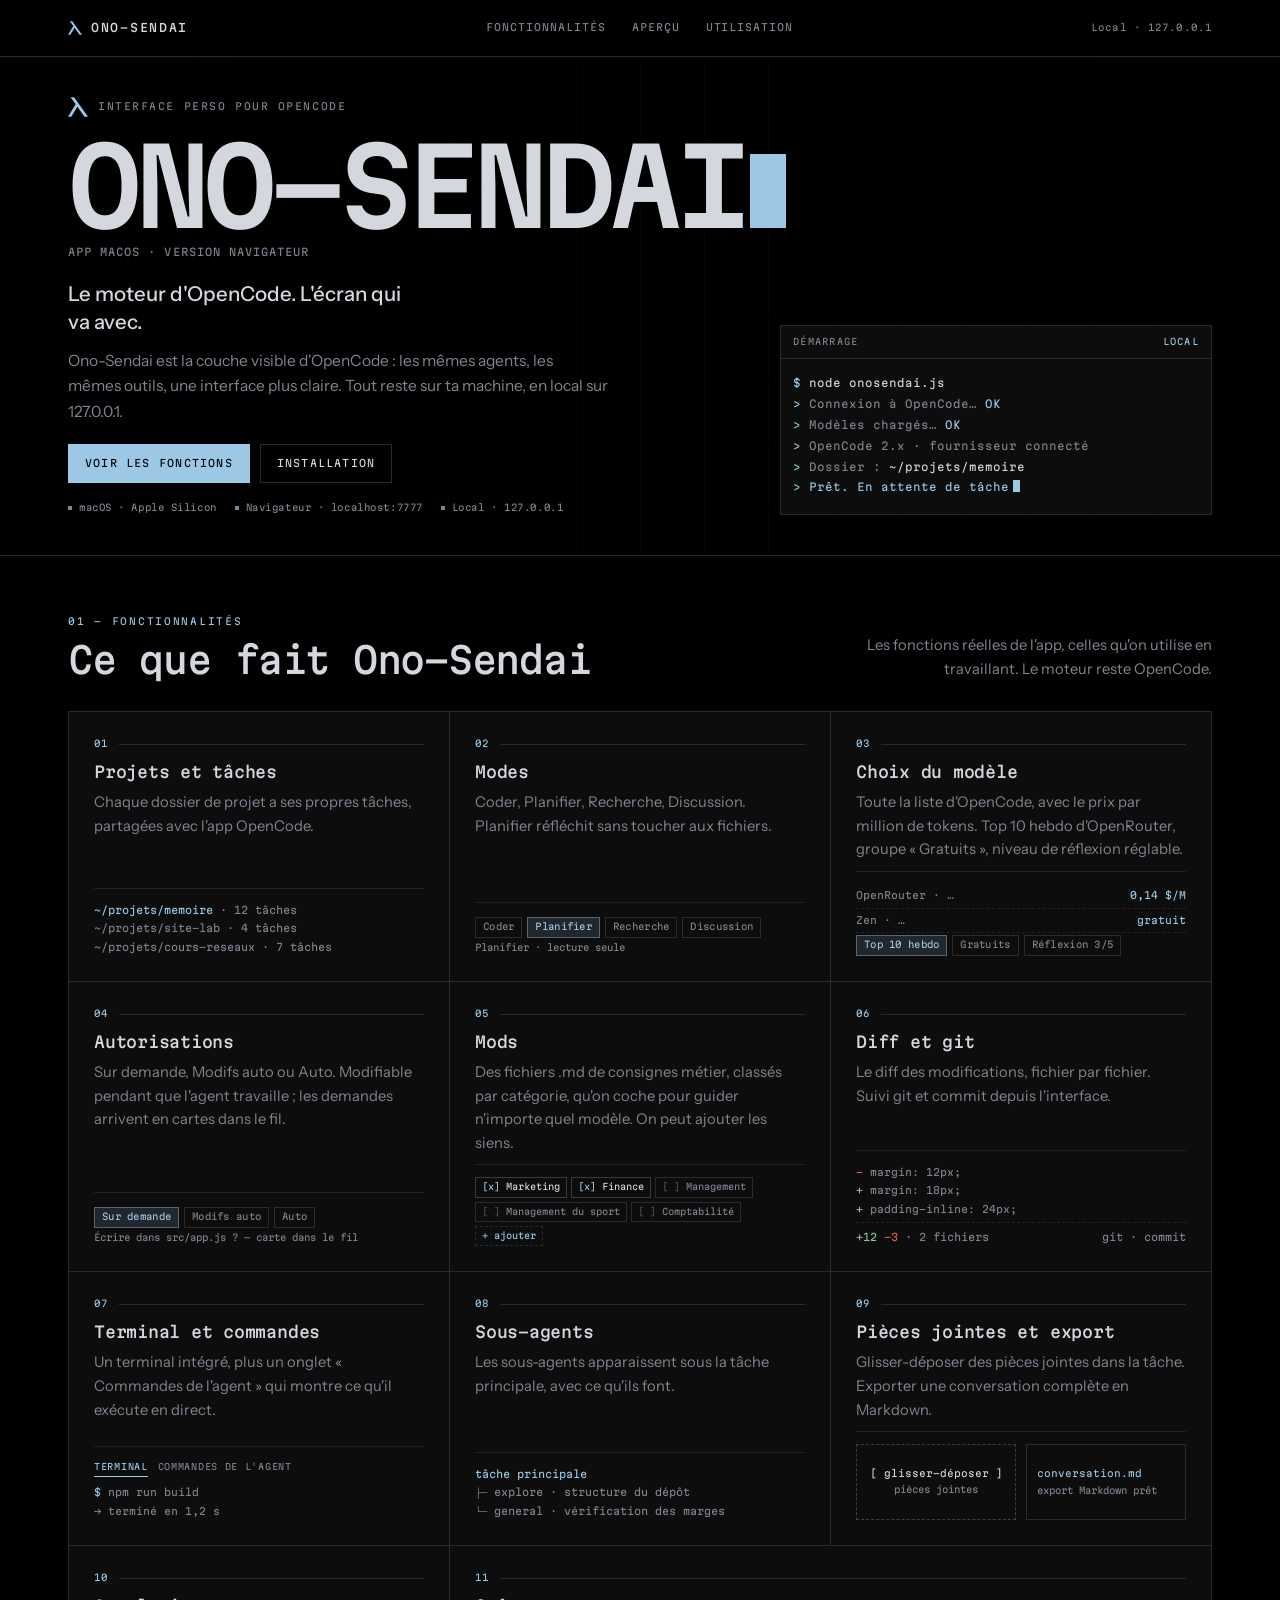
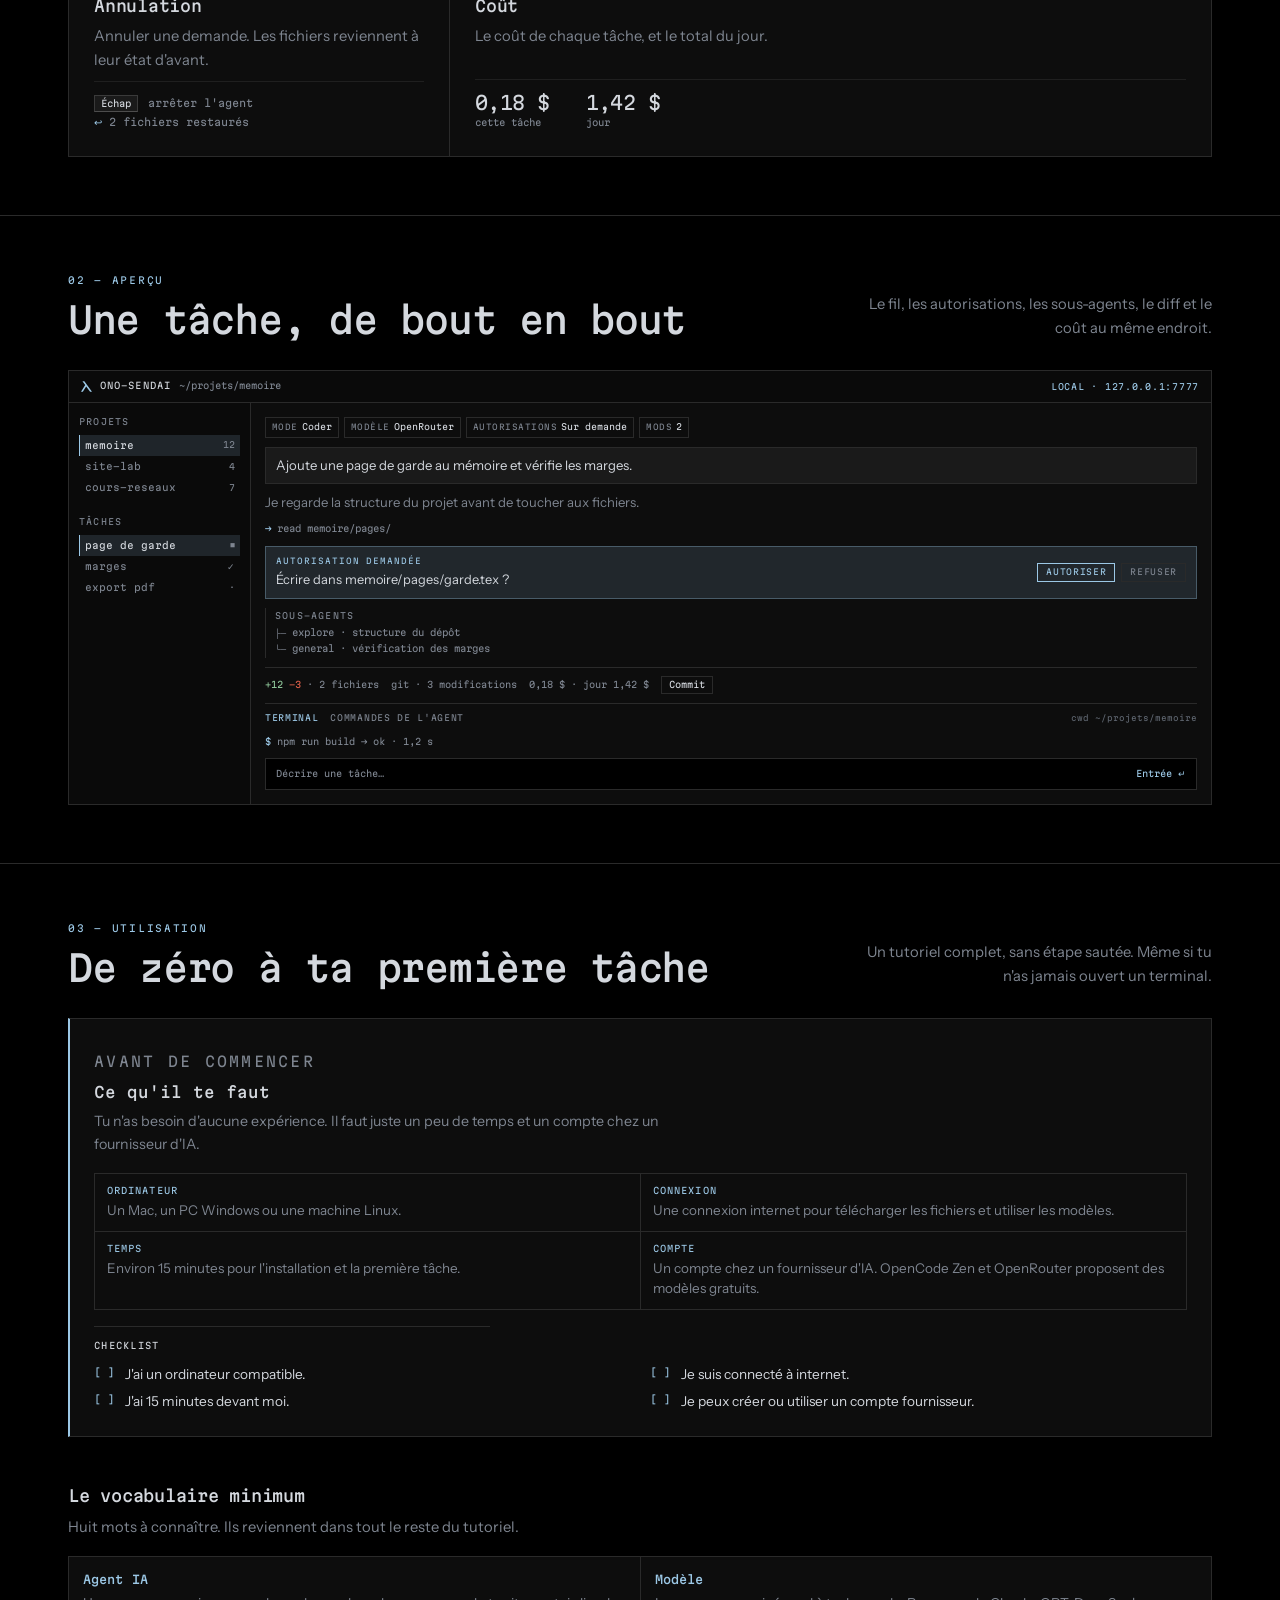
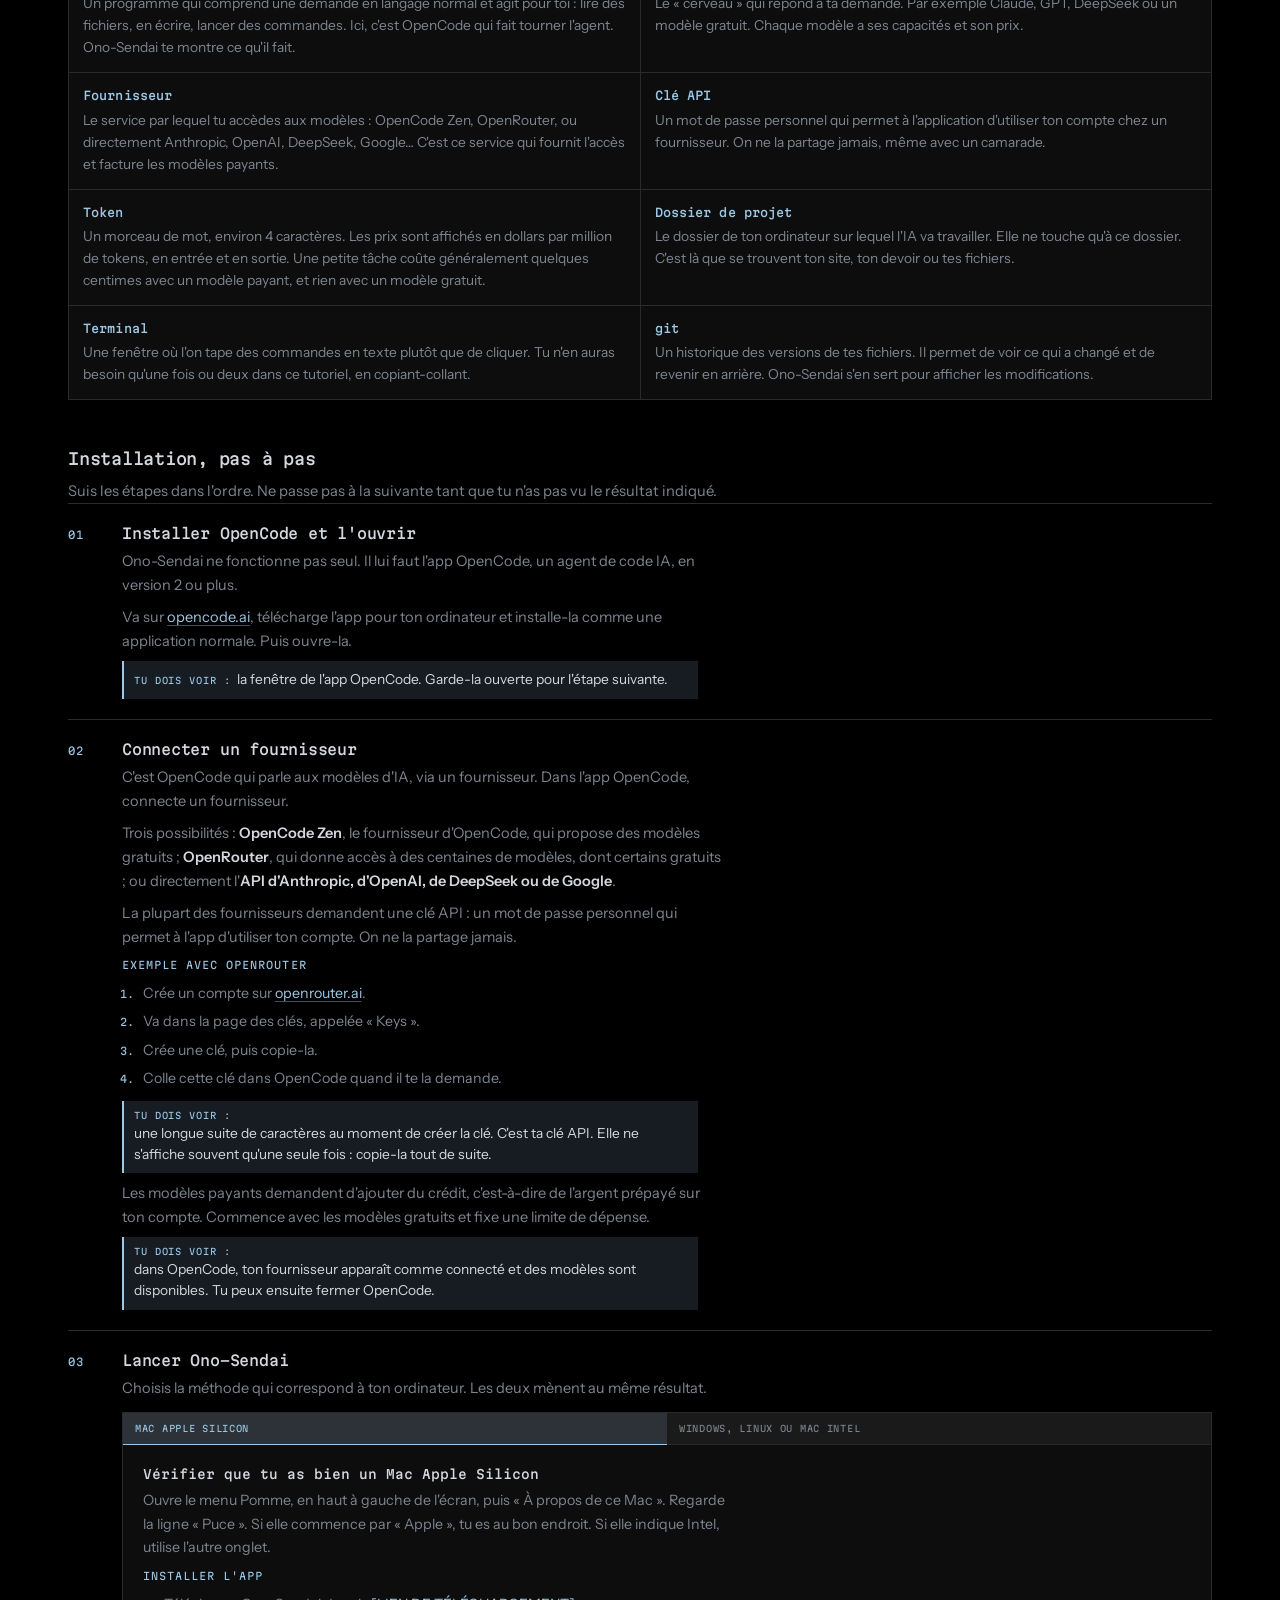
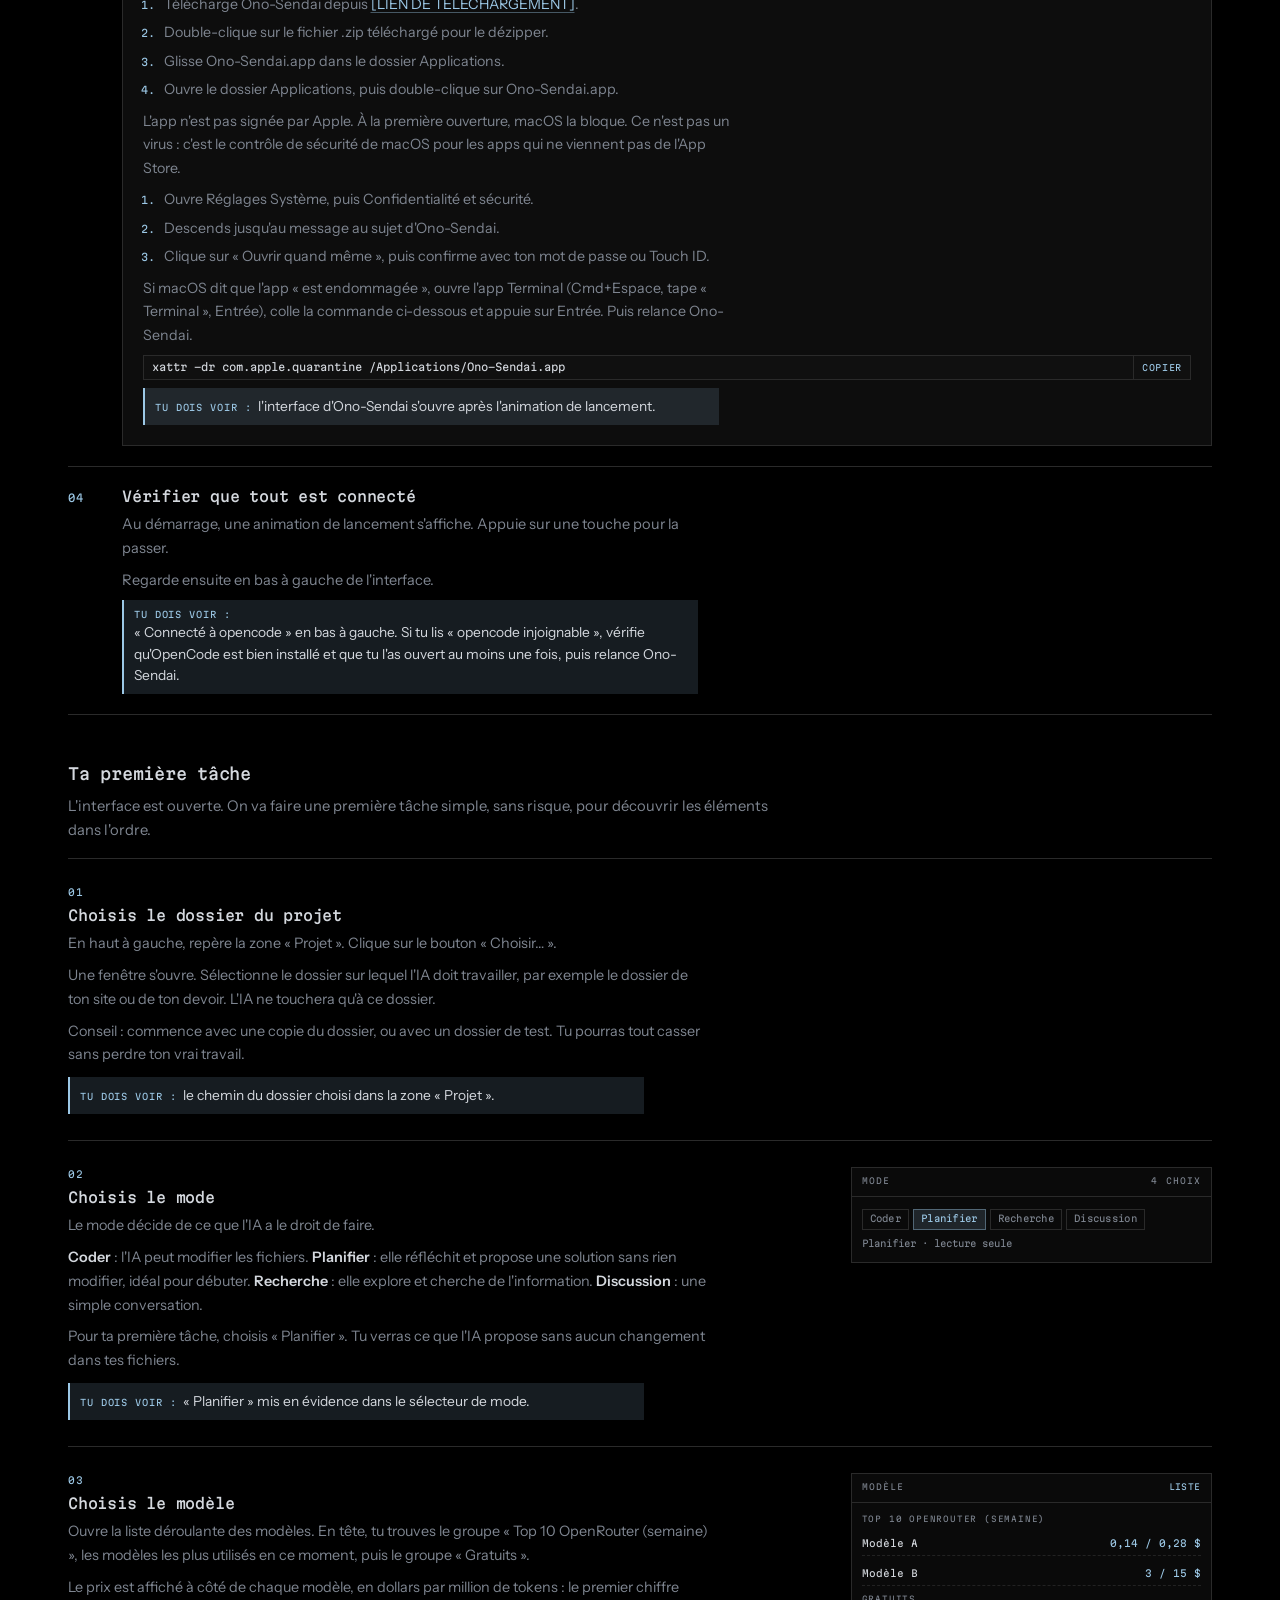
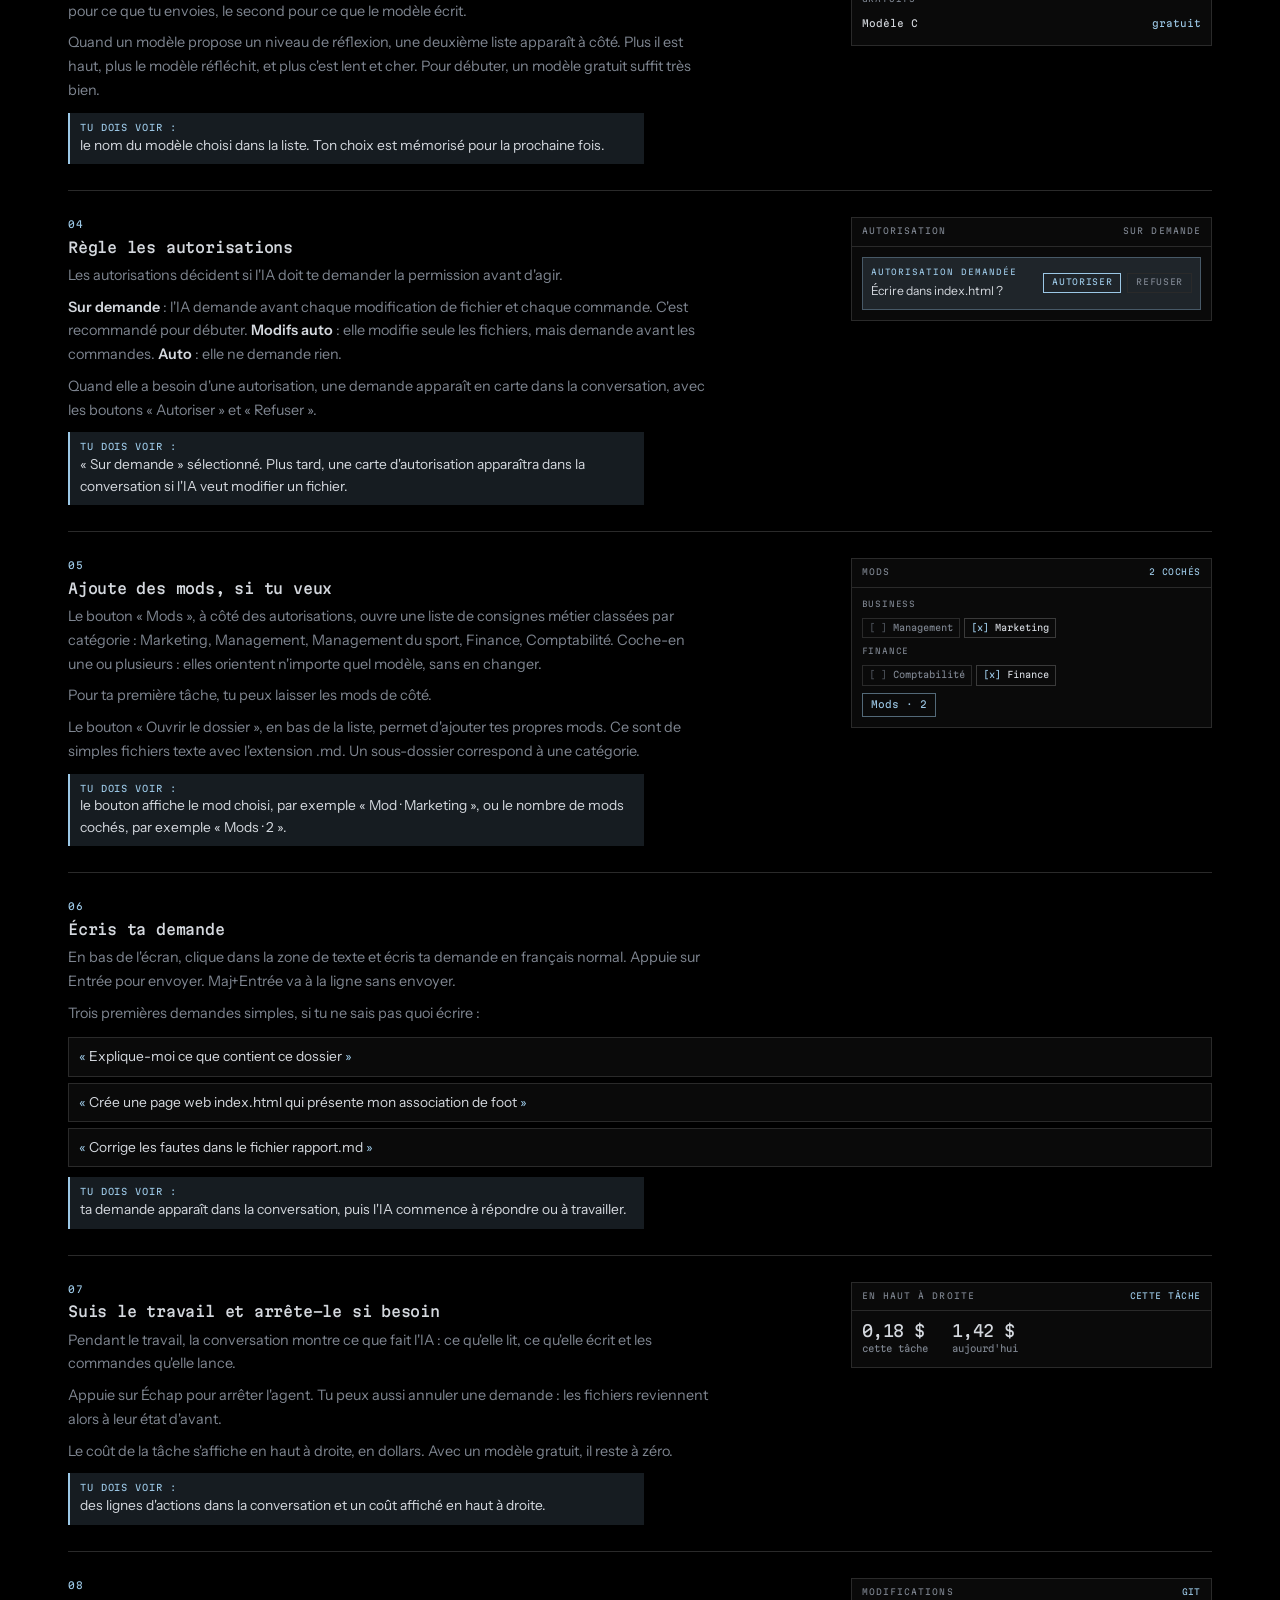
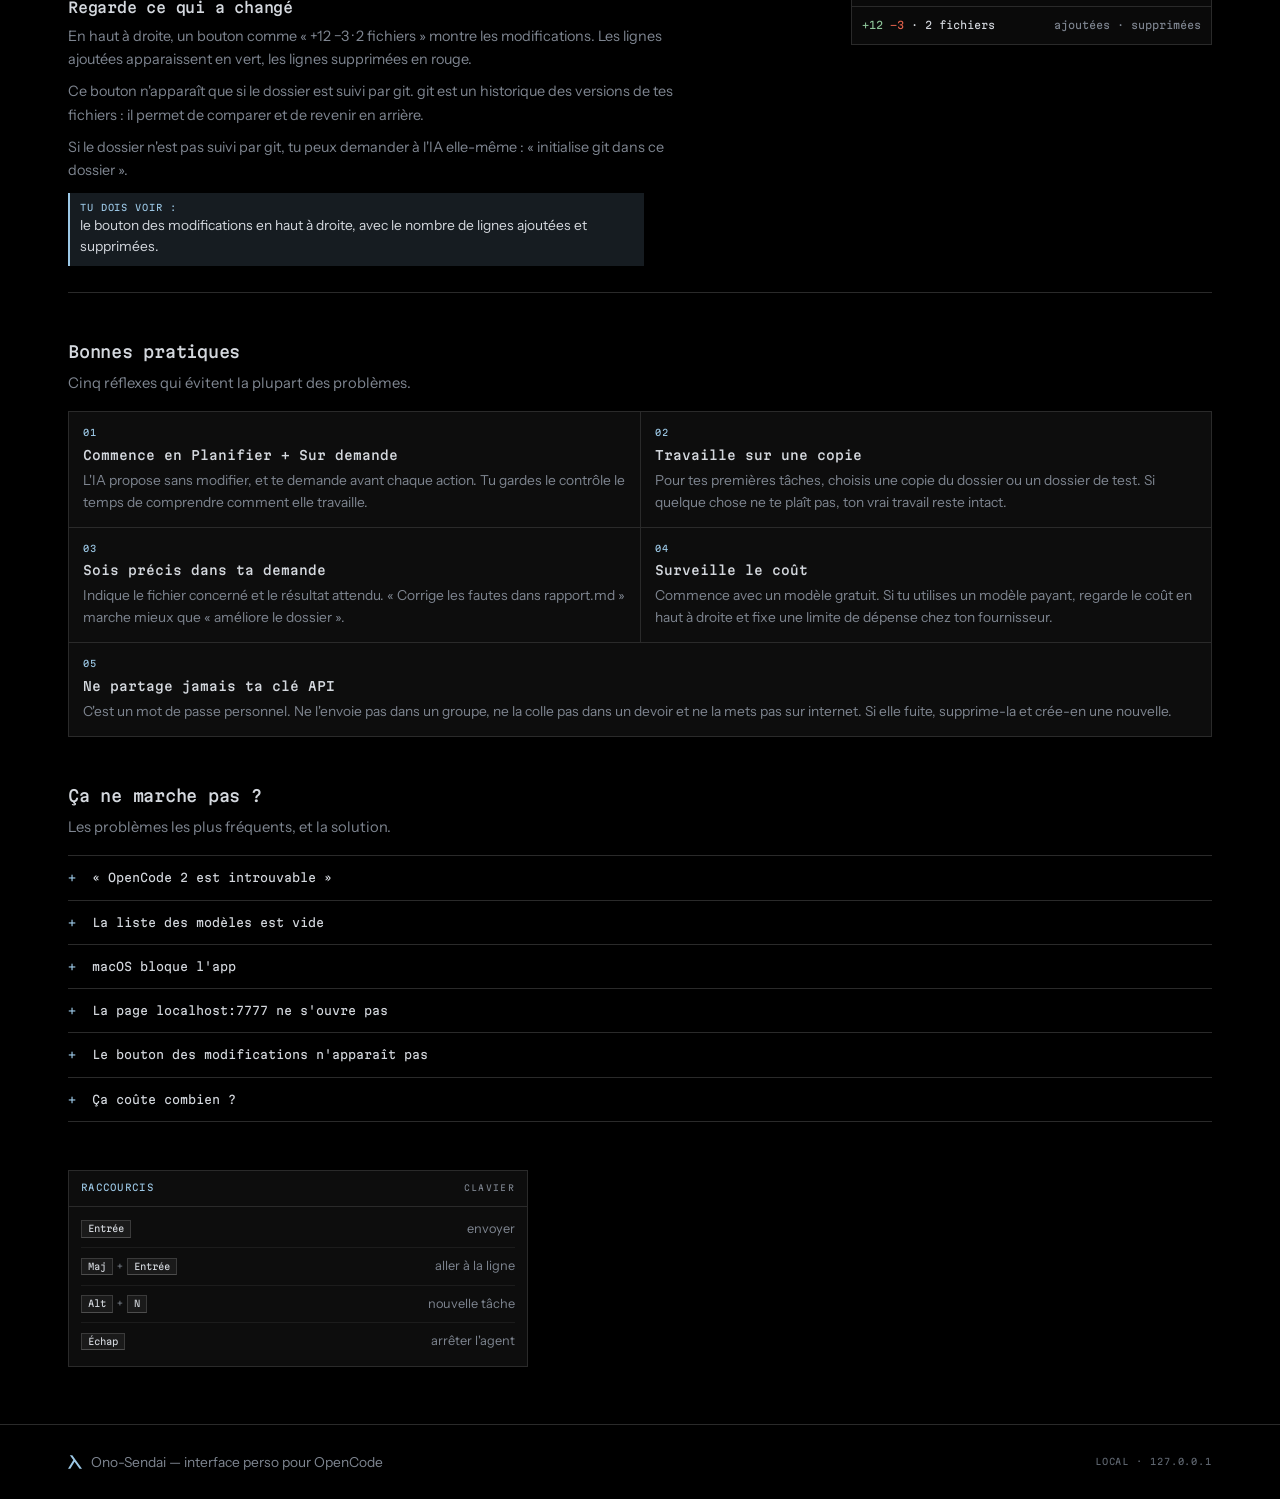
==== index.html @ 8d741186 "Landing page d'Ono-Sendai Co-Authored-By: Claude Opus 5.5 <noreply@anthropic.com>" ====
<!doctype html>
<html lang="fr">
<head>
<meta charset="utf-8">
<meta name="viewport" content="width=device-width, initial-scale=1">
<title>Ono-Sendai</title>
<meta name="description" content="Ono-Sendai : une interface perso pour OpenCode. Projets, modes, modèles, autorisations et mods, en local sur 127.0.0.1.">
<meta name="color-scheme" content="dark">
<meta name="theme-color" content="#000000">
<link rel="preconnect" href="https://fonts.googleapis.com">
<link rel="preconnect" href="https://fonts.gstatic.com" crossorigin>
<link href="https://fonts.googleapis.com/css2?family=Instrument+Sans:ital,wght@0,400..700;1,400..600&family=Martian+Mono:wght@300..700&display=swap" rel="stylesheet">
<style>
  :root{
    --bg:#000000;
    --surface:#0d0d0d;
    --surface-2:#1a1a1a;
    --line:#2a2a2a;
    --text:#d4d8de;
    --muted:#7e8590;
    --accent:#9cc8e6;
    --accent-dim:rgba(156,200,230,.14);
    --red:#e2614b;
    --green:#8fc79a;
    --mono:"Martian Mono",ui-monospace,SFMono-Regular,Menlo,Consolas,monospace;
    --sans:"Instrument Sans",system-ui,-apple-system,"Segoe UI",sans-serif;
  }

  *,*::before,*::after{box-sizing:border-box;border-radius:0}
  html{-webkit-text-size-adjust:100%;scroll-behavior:smooth}
  body{
    margin:0;
    background:var(--bg);
    color:var(--text);
    font-family:var(--sans);
    font-size:16px;
    line-height:1.6;
    overflow-x:hidden;
    -webkit-font-smoothing:antialiased;
    text-rendering:optimizeLegibility;
  }
  ::selection{background:var(--accent);color:#000}
  a{color:var(--accent);text-decoration:none}
  a:hover{text-decoration:underline;text-underline-offset:3px}
  :focus-visible{outline:2px solid var(--accent);outline-offset:3px}
  p{margin:0}
  h1,h2,h3{margin:0}
  button{font:inherit;color:inherit}
  svg{display:block}

  .wrap{
    width:100%;
    max-width:1240px;
    margin:0 auto;
    padding-inline:clamp(16px,4vw,48px);
  }

  .skip{
    position:fixed;
    left:16px;
    top:-80px;
    z-index:100;
    background:var(--accent);
    color:#000;
    font-family:var(--mono);
    font-size:.72rem;
    letter-spacing:.06em;
    padding:9px 13px;
    text-decoration:none;
  }
  .skip:focus{top:8px;text-decoration:none}

  .mono{font-family:var(--mono)}
  .muted{color:var(--muted)}
  .accent{color:var(--accent)}
  .plus{color:var(--green)}
  .minus{color:var(--red)}
  .micro{font-size:.58rem;line-height:1.6;color:var(--muted)}

  /* ---------- header ---------- */
  .site-header{
    position:sticky;
    top:0;
    z-index:60;
    background:#000;
    border-bottom:1px solid var(--line);
  }
  .header-inner{
    display:flex;
    align-items:center;
    justify-content:space-between;
    gap:20px;
    height:56px;
  }
  .brand{
    display:inline-flex;
    align-items:center;
    gap:9px;
    font-family:var(--mono);
    font-size:.71rem;
    font-weight:500;
    letter-spacing:.15em;
    text-transform:uppercase;
    color:var(--text);
    text-decoration:none;
    white-space:nowrap;
  }
  .brand svg{width:14px;height:14px;color:var(--accent);flex:none}
  .brand:hover{color:var(--accent);text-decoration:none}
  .nav{display:flex;align-items:center;gap:clamp(10px,2.6vw,26px)}
  .nav a{
    font-family:var(--mono);
    font-size:.62rem;
    letter-spacing:.1em;
    text-transform:uppercase;
    color:var(--muted);
    padding:4px 0;
    border-bottom:1px solid transparent;
    text-decoration:none;
  }
  .nav a:hover,.nav a:focus-visible{color:var(--accent);border-bottom-color:var(--accent);text-decoration:none}
  .header-local{
    font-family:var(--mono);
    font-size:.58rem;
    letter-spacing:.12em;
    color:var(--muted);
    white-space:nowrap;
  }

  /* ---------- hero ---------- */
  .hero{
    position:relative;
    border-bottom:1px solid var(--line);
    overflow:hidden;
    scroll-margin-top:56px;
  }
  #contenu{scroll-margin-top:56px}
  .hero::before{
    content:"";
    position:absolute;
    inset:0;
    z-index:0;
    pointer-events:none;
    background-image:
      linear-gradient(90deg,rgba(156,200,230,.055) 1px,transparent 1px),
      linear-gradient(rgba(156,200,230,.055) 1px,transparent 1px);
    background-size:64px 64px;
    opacity:.6;
  }
  .hero::after{
    content:"";
    position:absolute;
    inset:0;
    z-index:0;
    pointer-events:none;
    background:linear-gradient(90deg,#000 0%,rgba(0,0,0,.25) 55%,#000 100%);
  }
  .hero-inner{
    position:relative;
    z-index:1;
    display:grid;
    grid-template-columns:minmax(0,1.2fr) minmax(320px,.8fr);
    gap:clamp(28px,5vw,64px);
    align-items:end;
    padding-block:clamp(24px,3.5vw,40px);
  }
  .hero-kicker{
    display:flex;
    align-items:center;
    gap:10px;
    font-family:var(--mono);
    font-size:.61rem;
    letter-spacing:.16em;
    text-transform:uppercase;
    color:var(--muted);
  }
  .hero-kicker svg{width:20px;height:20px;color:var(--accent);flex:none}

  .hero-title{
    font-family:var(--mono);
    font-weight:600;
    font-size:clamp(2.6rem,13.3vw,6.6rem);
    line-height:.9;
    letter-spacing:-.06em;
    text-transform:uppercase;
    margin:.2em 0 .1em;
    white-space:nowrap;
  }
  .title-line{display:inline-block;white-space:nowrap}
  .hero-title .l{
    display:inline-block;
    animation:letterIn .6s cubic-bezier(.2,.75,.2,1) both;
    animation-delay:calc(var(--i) * 45ms + 100ms);
  }
  .caret{
    display:inline-block;
    width:.34em;
    height:.7em;
    margin-left:.05em;
    background:var(--accent);
    vertical-align:baseline;
    animation:caretBlink 1.1s steps(1) 1.5s infinite;
  }

  .hero-sub{
    display:flex;
    align-items:center;
    flex-wrap:wrap;
    gap:10px;
    margin-bottom:20px;
    font-family:var(--mono);
    font-size:.65rem;
    letter-spacing:.18em;
    text-transform:uppercase;
  }
  .cs{color:var(--accent)}
  .sub-sep{width:26px;height:1px;background:var(--line)}
  .sub-note{color:var(--muted);letter-spacing:.1em}

  .tagline{
    max-width:24ch;
    font-size:clamp(1.15rem,1.6vw,1.4rem);
    line-height:1.35;
    font-weight:500;
    color:var(--text);
    margin-bottom:12px;
  }
  .hero-desc{
    max-width:54ch;
    font-size:.97rem;
    line-height:1.65;
    color:var(--muted);
  }
  .actions{display:flex;flex-wrap:wrap;gap:10px;margin-top:20px}
  .btn{
    display:inline-flex;
    align-items:center;
    gap:8px;
    padding:10px 16px;
    border:1px solid var(--line);
    font-family:var(--mono);
    font-size:.63rem;
    letter-spacing:.12em;
    text-transform:uppercase;
    color:var(--text);
    text-decoration:none;
    transition:background .16s ease,border-color .16s ease,color .16s ease;
  }
  .btn:hover{text-decoration:none}
  .btn.primary{background:var(--accent);border-color:var(--accent);color:#000}
  .btn.primary:hover{background:transparent;color:var(--accent)}
  .btn.ghost:hover{border-color:var(--accent);color:var(--accent);background:var(--accent-dim)}

  .hero-meta{
    display:flex;
    flex-wrap:wrap;
    gap:7px 18px;
    list-style:none;
    margin:18px 0 0;
    padding:0;
    font-family:var(--mono);
    font-size:.58rem;
    letter-spacing:.06em;
    color:var(--muted);
  }
  .hero-meta li{display:flex;align-items:center;gap:7px}
  .hero-meta li::before{
    content:"";
    width:4px;
    height:4px;
    background:var(--accent);
    opacity:.7;
    flex:none;
  }

  .boot{
    align-self:end;
    min-width:0;
    background:var(--surface);
    border:1px solid var(--line);
  }
  .boot-head{
    display:flex;
    align-items:center;
    justify-content:space-between;
    gap:10px;
    padding:9px 12px;
    border-bottom:1px solid var(--line);
    font-family:var(--mono);
    font-size:.56rem;
    letter-spacing:.14em;
    text-transform:uppercase;
    color:var(--muted);
  }
  .boot-head .live{color:var(--accent)}
  .boot-body{
    padding:14px 12px 16px;
    font-family:var(--mono);
    font-size:.67rem;
    line-height:1.95;
    overflow:hidden;
  }
  .boot-line{
    white-space:nowrap;
    overflow:hidden;
    text-overflow:ellipsis;
    color:var(--muted);
    animation:bootIn .35s ease both;
    animation-delay:calc(var(--n) * 155ms + 450ms);
  }
  .boot-line .v{color:var(--text)}
  .boot-line .k{color:var(--accent)}
  .boot-line .ok{color:var(--accent)}
  .boot-ready{color:var(--accent)}
  .block{
    display:inline-block;
    width:7px;
    height:12px;
    margin-left:4px;
    vertical-align:-1px;
    background:var(--accent);
    animation:caretBlink 1s steps(1) 2s infinite;
  }

  /* ---------- sections ---------- */
  .section{
    padding-block:clamp(40px,4.5vw,60px);
    border-bottom:1px solid var(--line);
    scroll-margin-top:70px;
  }
  .section-head{
    display:flex;
    align-items:flex-end;
    justify-content:space-between;
    gap:24px;
    margin-bottom:clamp(20px,2.4vw,30px);
  }
  .eyebrow{
    margin-bottom:10px;
    font-family:var(--mono);
    font-size:.6rem;
    letter-spacing:.18em;
    text-transform:uppercase;
    color:var(--accent);
  }
  .section h2{
    font-family:var(--mono);
    font-weight:500;
    font-size:clamp(1.45rem,3.1vw,2.25rem);
    line-height:1.16;
    letter-spacing:-.035em;
    text-wrap:balance;
  }
  .section-note{
    max-width:36ch;
    text-align:right;
    font-size:.92rem;
    line-height:1.6;
    color:var(--muted);
  }

  /* ---------- features ---------- */
  .feature-grid{
    display:grid;
    grid-template-columns:repeat(3,minmax(0,1fr));
    gap:1px;
    background:var(--line);
    border:1px solid var(--line);
  }
  .feature{
    display:flex;
    flex-direction:column;
    gap:9px;
    min-width:0;
    padding:clamp(17px,2.2vw,25px);
    background:var(--surface);
    transition:background .18s ease;
  }
  .feature:hover{background:#111111}
  .feature.wide{grid-column:span 2}
  .f-index{
    display:flex;
    align-items:center;
    gap:10px;
    font-family:var(--mono);
    font-size:.58rem;
    letter-spacing:.16em;
    color:var(--accent);
  }
  .f-index::after{content:"";height:1px;flex:1;background:var(--line)}
  .f-title{
    font-family:var(--mono);
    font-size:.98rem;
    font-weight:500;
    line-height:1.35;
    letter-spacing:-.015em;
    color:var(--text);
  }
  .f-desc{
    font-size:.92rem;
    line-height:1.6;
    color:var(--muted);
  }
  .f-visual{
    margin-top:auto;
    padding-top:12px;
    border-top:1px solid #1f1f1f;
    font-family:var(--mono);
    font-size:.64rem;
    line-height:1.8;
    color:var(--muted);
    min-width:0;
    overflow-wrap:anywhere;
  }
  .f-visual.split{
    display:grid;
    grid-template-columns:1fr 1fr;
    gap:10px;
    padding-top:12px;
  }
  .tree-line{
    display:block;
    white-space:nowrap;
    overflow:hidden;
    text-overflow:ellipsis;
  }

  .chips{display:flex;flex-wrap:wrap;gap:5px;margin-top:2px}
  .chip{
    font-family:var(--mono);
    font-size:.58rem;
    line-height:1.6;
    letter-spacing:.03em;
    color:var(--muted);
    border:1px solid var(--line);
    padding:2px 7px;
    white-space:nowrap;
  }
  .chip.on{
    color:var(--accent);
    border-color:rgba(156,200,230,.4);
    background:var(--accent-dim);
  }

  .model-row{
    display:flex;
    align-items:center;
    justify-content:space-between;
    gap:12px;
    padding:3px 0;
    border-bottom:1px dashed #222;
    font-size:.62rem;
  }
  .model-row:last-of-type{border-bottom:0}
  .price{color:var(--accent);white-space:nowrap}

  .code{
    font-family:var(--mono);
    font-size:.62rem;
    line-height:1.85;
    white-space:pre-wrap;
    overflow-wrap:anywhere;
  }
  .diff-foot{
    display:flex;
    flex-wrap:wrap;
    align-items:center;
    gap:4px 8px;
    margin-top:4px;
    padding-top:5px;
    border-top:1px dashed #222;
  }
  .diff-foot .right{margin-left:auto}

  .tabs{
    display:flex;
    flex-wrap:wrap;
    gap:10px;
    margin-bottom:6px;
    font-family:var(--mono);
    font-size:.55rem;
    letter-spacing:.08em;
    text-transform:uppercase;
    color:var(--muted);
  }
  .tab.on{color:var(--accent);border-bottom:1px solid var(--accent);padding-bottom:2px}

  .mod-grid{display:flex;flex-wrap:wrap;gap:4px}
  .mod{
    font-family:var(--mono);
    font-size:.56rem;
    line-height:1.6;
    color:var(--muted);
    border:1px solid var(--line);
    padding:2px 6px;
  }
  .mod::before{content:"[ ] ";color:#4a4f57}
  .mod.on{color:var(--text);border-color:#3a3a3a}
  .mod.on::before{content:"[x] ";color:var(--accent)}
  .mod.add{color:var(--accent);border-style:dashed}
  .mod.add::before{content:""}

  .drop{
    display:flex;
    flex-direction:column;
    justify-content:center;
    gap:2px;
    min-height:76px;
    padding:10px;
    border:1px dashed #3a3f47;
    text-align:center;
    color:var(--text);
    font-size:.6rem;
    line-height:1.6;
  }
  .drop .micro{display:block}
  .export{
    display:flex;
    flex-direction:column;
    justify-content:center;
    gap:2px;
    min-height:76px;
    padding:10px;
    border:1px solid var(--line);
    color:var(--text);
    font-size:.6rem;
  }
  .export .micro{display:block}

  .cancel-line{display:flex;align-items:center;gap:10px;flex-wrap:wrap}
  .cost{display:flex;align-items:flex-end;flex-wrap:wrap;gap:10px 36px}
  .cost-item{display:flex;flex-direction:column;gap:2px}
  .cost .big{font-size:1.18rem;line-height:1.2;color:var(--text);letter-spacing:-.03em}

  kbd{
    display:inline-block;
    font-family:var(--mono);
    font-size:.57rem;
    line-height:1.5;
    color:var(--text);
    background:var(--surface-2);
    border:1px solid #3a3a3a;
    border-bottom-color:#4d4d4d;
    padding:1px 6px;
    white-space:nowrap;
  }

  /* ---------- app preview ---------- */
  .app{
    border:1px solid var(--line);
    background:var(--surface);
    font-family:var(--mono);
    font-size:.68rem;
    line-height:1.6;
    overflow:hidden;
  }
  .app-bar{
    display:flex;
    align-items:center;
    justify-content:space-between;
    gap:16px;
    min-width:0;
    padding:8px 12px;
    background:#0a0a0a;
    border-bottom:1px solid var(--line);
    font-size:.57rem;
    letter-spacing:.08em;
    text-transform:uppercase;
    color:var(--muted);
  }
  .app-id{display:flex;align-items:center;gap:8px;min-width:0}
  .app-id svg{width:11px;height:11px;color:var(--accent);flex:none}
  .app-name{color:var(--text);letter-spacing:.12em;white-space:nowrap}
  .app-path{
    color:var(--muted);
    text-transform:none;
    letter-spacing:0;
    white-space:nowrap;
    overflow:hidden;
    text-overflow:ellipsis;
  }
  .app-local{color:var(--accent);white-space:nowrap;font-size:.54rem}
  .app-grid{display:grid;grid-template-columns:182px minmax(0,1fr)}
  .app-side{
    min-width:0;
    padding:12px 10px;
    background:#0a0a0a;
    border-right:1px solid var(--line);
  }
  .side-label{
    margin:0 0 6px;
    font-size:.54rem;
    letter-spacing:.14em;
    text-transform:uppercase;
    color:var(--muted);
  }
  .side-list{list-style:none;margin:0 0 16px;padding:0;font-size:.6rem}
  .side-list li{
    display:flex;
    align-items:center;
    justify-content:space-between;
    gap:8px;
    padding:3px 5px;
    color:var(--muted);
    border-left:1px solid transparent;
  }
  .side-list li.on{
    color:var(--text);
    background:var(--accent-dim);
    border-left-color:var(--accent);
  }
  .side-list li span:last-child{color:var(--muted);font-size:.54rem}
  .app-main{
    display:flex;
    flex-direction:column;
    gap:9px;
    min-width:0;
    padding:14px;
    background:var(--surface);
  }
  .app-chips{display:flex;flex-wrap:wrap;gap:5px}
  .a-chip{
    border:1px solid var(--line);
    padding:2px 6px;
    font-size:.54rem;
    line-height:1.7;
    color:var(--text);
    white-space:nowrap;
  }
  .a-chip b{
    margin-right:4px;
    font-weight:400;
    font-size:.5rem;
    letter-spacing:.06em;
    color:var(--muted);
  }
  .msg-user{
    padding:8px 10px;
    background:var(--surface-2);
    border:1px solid var(--line);
    font-family:var(--sans);
    font-size:.82rem;
    line-height:1.5;
    color:var(--text);
  }
  .msg-agent{
    font-family:var(--sans);
    font-size:.82rem;
    line-height:1.5;
    color:var(--muted);
  }
  .tool-line{
    font-size:.58rem;
    color:var(--muted);
    white-space:nowrap;
    overflow:hidden;
    text-overflow:ellipsis;
  }
  .perm{
    display:flex;
    align-items:center;
    justify-content:space-between;
    flex-wrap:wrap;
    gap:8px 12px;
    padding:8px 10px;
    border:1px solid rgba(156,200,230,.32);
    background:var(--accent-dim);
  }
  .perm-label{
    display:block;
    margin-bottom:2px;
    font-size:.5rem;
    letter-spacing:.12em;
    text-transform:uppercase;
    color:var(--accent);
  }
  .perm-q{
    font-family:var(--sans);
    font-size:.8rem;
    color:var(--text);
    overflow-wrap:anywhere;
  }
  .perm-actions{display:flex;gap:6px}
  .perm-actions span{
    border:1px solid var(--accent);
    padding:2px 8px;
    font-size:.52rem;
    letter-spacing:.08em;
    text-transform:uppercase;
    color:var(--accent);
  }
  .perm-actions span:last-child{border-color:var(--line);color:var(--muted)}
  .subs{
    padding-left:9px;
    border-left:1px solid var(--line);
    font-size:.58rem;
    line-height:1.75;
    color:var(--muted);
  }
  .subs .side-label{margin-bottom:2px}
  .app-foot{
    display:flex;
    align-items:center;
    flex-wrap:wrap;
    gap:4px 12px;
    padding-top:8px;
    border-top:1px solid var(--line);
    font-size:.56rem;
    color:var(--muted);
  }
  .commit{border:1px solid var(--line);padding:1px 7px;color:var(--text)}
  .app-tabs{
    display:flex;
    align-items:center;
    flex-wrap:wrap;
    gap:6px 12px;
    padding-top:8px;
    border-top:1px solid var(--line);
    font-size:.53rem;
    letter-spacing:.08em;
    text-transform:uppercase;
    color:var(--muted);
  }
  .app-tabs .on{color:var(--accent)}
  .app-cwd{margin-left:auto;font-size:.5rem;letter-spacing:0;text-transform:none;color:#5f6670}
  .app-term{font-size:.56rem;color:var(--muted)}
  .composer{
    display:flex;
    align-items:center;
    justify-content:space-between;
    gap:10px;
    padding:8px 10px;
    border:1px solid var(--line);
    background:#000;
    font-size:.56rem;
    color:var(--muted);
  }
  .send{color:var(--accent);white-space:nowrap}

  /* ---------- how to ---------- */
  .usage-grid{
    display:grid;
    grid-template-columns:minmax(0,1fr) 340px;
    gap:clamp(28px,4vw,56px);
    align-items:start;
  }
  .steps{list-style:none;margin:0;padding:0;border-top:1px solid var(--line)}
  .step{
    display:grid;
    grid-template-columns:40px minmax(0,1fr);
    gap:14px;
    padding:20px 0;
    border-bottom:1px solid var(--line);
  }
  .step-num{
    padding-top:3px;
    font-family:var(--mono);
    font-size:.66rem;
    letter-spacing:.1em;
    color:var(--accent);
  }
  .step h3{
    margin-bottom:5px;
    font-family:var(--mono);
    font-size:.9rem;
    font-weight:500;
    line-height:1.4;
    letter-spacing:-.015em;
  }
  .step p{
    max-width:60ch;
    font-size:.91rem;
    line-height:1.65;
    color:var(--muted);
  }
  .step a{text-decoration:underline;text-underline-offset:3px;text-decoration-color:rgba(156,200,230,.4)}
  .step a:hover{text-decoration-color:var(--accent)}

  .cmd{
    display:inline-flex;
    align-items:stretch;
    max-width:100%;
    margin-top:7px;
    background:#101010;
    border:1px solid var(--line);
    vertical-align:middle;
  }
  .cmd code{
    padding:3px 8px;
    font-family:var(--mono);
    font-size:.66rem;
    color:var(--text);
    white-space:nowrap;
    overflow:hidden;
    text-overflow:ellipsis;
  }
  .copy{
    padding:0 8px;
    background:transparent;
    border:0;
    border-left:1px solid var(--line);
    font-family:var(--mono);
    font-size:.54rem;
    letter-spacing:.08em;
    text-transform:uppercase;
    color:var(--accent);
    cursor:pointer;
  }
  .copy:hover{background:var(--accent-dim)}
  .inline-code{
    padding:1px 5px;
    background:#141414;
    border:1px solid var(--line);
    font-family:var(--mono);
    font-size:.8em;
    color:var(--text);
    white-space:nowrap;
  }

  .shortcuts{
    position:sticky;
    top:76px;
    border:1px solid var(--line);
    background:var(--surface);
  }
  .sc-head{
    display:flex;
    align-items:center;
    justify-content:space-between;
    gap:10px;
    padding:10px 12px;
    border-bottom:1px solid var(--line);
    font-family:var(--mono);
    font-size:.58rem;
    letter-spacing:.14em;
    text-transform:uppercase;
    color:var(--accent);
  }
  .sc-head span:last-child{color:var(--muted);font-size:.52rem}
  .sc-list{margin:0;padding:4px 12px 6px}
  .sc-row{
    display:flex;
    align-items:center;
    justify-content:space-between;
    gap:12px;
    padding:8px 0;
    border-bottom:1px solid #1c1c1c;
  }
  .sc-row:last-child{border-bottom:0}
  .sc-row dt{display:flex;align-items:center;gap:4px;flex-wrap:wrap;margin:0}
  .sc-row dd{margin:0;font-size:.8rem;text-align:right;color:var(--muted)}
  .sc-plus{font-family:var(--mono);font-size:.52rem;color:var(--muted)}

  /* ---------- footer ---------- */
  .site-footer{padding-block:26px}
  .footer-inner{
    display:flex;
    align-items:center;
    justify-content:space-between;
    flex-wrap:wrap;
    gap:12px 20px;
  }
  .footer-brand{display:flex;align-items:center;gap:9px}
  .footer-brand svg{width:14px;height:14px;color:var(--accent);flex:none}
  .footer-brand p{font-size:.86rem;color:var(--muted)}
  .footer-local{
    font-family:var(--mono);
    font-size:.56rem;
    letter-spacing:.1em;
    color:#5f6670;
    text-transform:uppercase;
  }

  @keyframes letterIn{
    from{opacity:0;transform:translateY(.22em)}
    to{opacity:1;transform:translateY(0)}
  }
  @keyframes bootIn{
    from{opacity:0;transform:translateX(-5px)}
    to{opacity:1;transform:translateX(0)}
  }
  @keyframes caretBlink{
    0%,49%{opacity:1}
    50%,100%{opacity:0}
  }

  /* ---------- responsive ---------- */
  @media (max-width:980px){
    .hero-inner{grid-template-columns:minmax(0,1fr);gap:30px}
    .boot{max-width:560px}
    .usage-grid{grid-template-columns:minmax(0,1fr)}
    .shortcuts{position:static;max-width:440px}
  }
  @media (max-width:900px){
    .feature-grid{grid-template-columns:repeat(2,minmax(0,1fr))}
    .header-local{display:none}
  }
  @media (max-width:760px){
    .section-head{flex-direction:column;align-items:flex-start;gap:10px}
    .section-note{text-align:left;max-width:52ch}
    .app-grid{grid-template-columns:minmax(0,1fr)}
    .app-side{display:none}
  }
  @media (max-width:620px){
    .feature-grid{grid-template-columns:minmax(0,1fr)}
    .feature.wide{grid-column:span 1}
    .f-visual.split{grid-template-columns:1fr}
    .nav{gap:10px}
    .nav a{font-size:.57rem}
    .hero-title{letter-spacing:-.065em}
    .step{grid-template-columns:32px minmax(0,1fr);gap:10px}
  }
  @media (max-width:520px){
    .app-path{display:none}
    .app-main{padding:10px}
    .app-cwd{display:none}
    .app-bar{font-size:.54rem}
    .brand{font-size:.64rem;letter-spacing:.1em}
  }
  @media (max-width:430px){
    .nav a[href="#apercu"]{display:none}
    .hero-meta{font-size:.55rem;gap:6px 12px}
  }
  @media (max-width:350px){
    .nav a[href="#utilisation"]{display:none}
    .brand{font-size:.6rem;letter-spacing:.08em}
  }

  @media (prefers-reduced-motion:reduce){
    html{scroll-behavior:auto}
    *,*::before,*::after{
      animation-duration:.001ms!important;
      animation-delay:0s!important;
      animation-iteration-count:1!important;
      transition-duration:.001ms!important;
    }
    .hero-title .l,.boot-line{opacity:1!important;transform:none!important}
    .caret,.block{animation:none!important;opacity:1!important}
  }

  /* ---------- utilisation ---------- */
  .block-title{
    margin-top:clamp(34px,4vw,48px);
    font-family:var(--mono);
    font-size:1rem;
    font-weight:500;
    line-height:1.4;
    letter-spacing:-.015em;
    color:var(--text);
  }
  .block-intro{
    max-width:72ch;
    margin-top:8px;
    font-size:.92rem;
    line-height:1.65;
    color:var(--muted);
  }
  .callout{
    padding:clamp(16px,2.4vw,24px);
    background:var(--surface);
    border:1px solid var(--line);
    border-left:2px solid var(--accent);
  }
  .callout-label{
    margin-bottom:8px;
    font-family:var(--mono);
    font-size:.58rem;
    letter-spacing:.16em;
    text-transform:uppercase;
    color:var(--accent);
  }
  .callout h3{
    font-family:var(--mono);
    font-size:.94rem;
    font-weight:500;
    line-height:1.4;
  }
  .callout > p{
    max-width:66ch;
    margin-top:7px;
    font-size:.89rem;
    line-height:1.65;
    color:var(--muted);
  }
  .need-list{
    display:grid;
    grid-template-columns:repeat(2,minmax(0,1fr));
    gap:1px;
    margin:16px 0 0;
    padding:0;
    list-style:none;
    background:var(--line);
    border:1px solid var(--line);
  }
  .need-list li{
    display:flex;
    flex-direction:column;
    gap:2px;
    min-width:0;
    padding:10px 12px;
    background:var(--surface);
    font-size:.84rem;
    line-height:1.55;
    color:var(--muted);
  }
  .need-key{
    font-family:var(--mono);
    font-size:.56rem;
    letter-spacing:.12em;
    text-transform:uppercase;
    color:var(--accent);
  }
  .callout > .check-label{
    margin-top:16px;
    padding-top:12px;
    border-top:1px solid var(--line);
    font-family:var(--mono);
    font-size:.56rem;
    letter-spacing:.14em;
    text-transform:uppercase;
    color:var(--text);
  }
  .checklist{
    display:grid;
    grid-template-columns:repeat(2,minmax(0,1fr));
    gap:6px 18px;
    margin:10px 0 0;
    padding:0;
    list-style:none;
  }
  .checklist li{
    position:relative;
    padding-left:2.3em;
    font-size:.85rem;
    line-height:1.55;
    color:var(--text);
  }
  .checklist li::before{
    content:"[ ]";
    position:absolute;
    left:0;
    top:.08em;
    font-family:var(--mono);
    font-size:.6rem;
    color:var(--accent);
  }

  .glossary{
    display:grid;
    grid-template-columns:repeat(2,minmax(0,1fr));
    gap:1px;
    margin:16px 0 0;
    padding:0;
    background:var(--line);
    border:1px solid var(--line);
  }
  .term{
    min-width:0;
    padding:14px;
    background:var(--surface);
  }
  .term dt{
    font-family:var(--mono);
    font-size:.73rem;
    font-weight:500;
    line-height:1.4;
    letter-spacing:.01em;
    color:var(--accent);
  }
  .term dd{
    margin:5px 0 0;
    font-size:.86rem;
    line-height:1.6;
    color:var(--muted);
    overflow-wrap:anywhere;
  }

  /* « Tu dois voir » : plus spécifique que .step p / .tut-copy p / .tab-panel p, qui le grisaient */
  .section p.see{
    display:flex;
    flex-wrap:wrap;
    align-items:baseline;
    gap:0 6px;
    max-width:64ch;
    margin-top:10px;
    padding:8px 10px;
    background:var(--accent-dim);
    border-left:2px solid var(--accent);
    font-size:.86rem;
    line-height:1.55;
    color:var(--text);
    overflow-wrap:anywhere;
  }
  .see-label{
    font-family:var(--mono);
    font-size:.56rem;
    letter-spacing:.1em;
    text-transform:uppercase;
    color:var(--accent);
  }
  .section p.subhead{
    margin-top:14px;
    font-family:var(--mono);
    font-size:.64rem;
    letter-spacing:.1em;
    text-transform:uppercase;
    color:var(--accent);
  }
  .install-steps .step p + p{margin-top:8px}
  .install-steps .step strong,.tut-copy strong{font-weight:600;color:var(--text)}
  .mini-steps{
    margin:8px 0 0;
    padding-left:1.3em;
    font-size:.89rem;
    line-height:1.65;
    color:var(--muted);
  }
  .mini-steps li{
    margin:5px 0;
    padding-left:2px;
    overflow-wrap:anywhere;
  }
  .mini-steps li::marker{
    font-family:var(--mono);
    font-size:.72em;
    color:var(--accent);
  }
  .mini-steps a{text-decoration:underline;text-underline-offset:3px;text-decoration-color:rgba(156,200,230,.4)}
  .mini-steps a:hover{text-decoration-color:var(--accent)}
  .cmd.wide{
    display:flex;
    width:100%;
  }
  .cmd.wide code{
    flex:1;
    white-space:pre-wrap;
    overflow-wrap:anywhere;
    text-overflow:clip;
    overflow:visible;
  }

  .install-tabs{
    margin-top:12px;
    min-width:0;
  }
  .tablist{
    display:flex;
    flex-wrap:wrap;
    background:var(--surface-2);
    border:1px solid var(--line);
    border-bottom:0;
  }
  .launch-tab{
    flex:1 1 190px;
    min-width:0;
    padding:9px 12px;
    background:transparent;
    border:0;
    border-bottom:1px solid var(--line);
    font-family:var(--mono);
    font-size:.56rem;
    line-height:1.5;
    letter-spacing:.08em;
    text-transform:uppercase;
    text-align:left;
    color:var(--muted);
    cursor:pointer;
  }
  .launch-tab:hover{
    color:var(--accent);
    background:var(--accent-dim);
  }
  .launch-tab[aria-selected="true"]{
    color:var(--accent);
    background:var(--accent-dim);
    border-bottom-color:var(--accent);
  }
  .tab-panel{
    min-width:0;
    padding:clamp(14px,2vw,20px);
    background:var(--surface);
    border:1px solid var(--line);
    border-top:0;
  }
  .tab-panel[hidden]{display:none}
  .tab-panel + .tab-panel{
    margin-top:12px;
    border-top:1px solid var(--line);
  }
  .panel-title{
    margin:0 0 6px;
    font-family:var(--mono);
    font-size:.78rem;
    font-weight:500;
    line-height:1.45;
    color:var(--text);
  }
  .tab-panel p{
    max-width:66ch;
    font-size:.89rem;
    line-height:1.65;
    color:var(--muted);
  }
  .tab-panel p + p,
  .tab-panel .mini-steps + p,
  .tab-panel .cmd + p{
    margin-top:8px;
  }
  .tab-panel .cmd{
    margin-top:8px;
  }

  .tutorial{
    margin:16px 0 0;
    padding:0;
    list-style:none;
    border-top:1px solid var(--line);
  }
  .tut-step{
    display:grid;
    grid-template-columns:minmax(0,1.35fr) minmax(0,.65fr);
    gap:clamp(16px,3vw,32px);
    align-items:start;
    padding:clamp(18px,2.4vw,26px) 0;
    border-bottom:1px solid var(--line);
  }
  .tut-step.solo{
    grid-template-columns:minmax(0,1fr);
  }
  .tut-copy{
    min-width:0;
  }
  .tut-copy .tut-num{
    margin-bottom:5px;
    font-family:var(--mono);
    font-size:.6rem;
    letter-spacing:.14em;
    color:var(--accent);
  }
  .tut-copy h3{
    margin-bottom:6px;
    font-family:var(--mono);
    font-size:.9rem;
    font-weight:500;
    line-height:1.4;
    letter-spacing:-.015em;
  }
  .tut-copy p{
    max-width:64ch;
    font-size:.9rem;
    line-height:1.65;
    color:var(--muted);
  }
  .tut-copy p + p{
    margin-top:8px;
  }
  .tut-copy a{
    text-decoration:underline;
    text-underline-offset:3px;
    text-decoration-color:rgba(156,200,230,.4);
  }
  .tut-copy a:hover{
    text-decoration-color:var(--accent);
  }

  .mock{
    min-width:0;
    overflow:hidden;
    background:#0a0a0a;
    border:1px solid var(--line);
    font-family:var(--mono);
    font-size:.64rem;
    line-height:1.65;
  }
  .mock-head{
    display:flex;
    align-items:center;
    justify-content:space-between;
    gap:8px;
    padding:7px 10px;
    border-bottom:1px solid var(--line);
    font-size:.52rem;
    letter-spacing:.13em;
    text-transform:uppercase;
    color:var(--muted);
  }
  .mock-head .accent{
    letter-spacing:.06em;
  }
  .mock-body{
    display:flex;
    flex-direction:column;
    gap:7px;
    min-width:0;
    padding:10px;
  }
  .mock-label{
    margin:0;
    font-family:var(--mono);
    font-size:.5rem;
    letter-spacing:.1em;
    text-transform:uppercase;
    color:var(--muted);
  }
  .mock .model-row{
    gap:8px;
    font-size:.6rem;
  }
  .mock .model-row > span:first-child{
    min-width:0;
    overflow-wrap:anywhere;
  }
  .mock .chips{
    gap:4px;
  }
  .mock .perm{
    padding:8px;
  }
  .mock .perm-q{
    font-size:.76rem;
  }
  .mock .mod-grid{
    gap:4px;
  }
  .mock .cost{
    gap:8px 24px;
  }
  .mock .cost .big{
    font-size:1rem;
  }
  .mock .diff-foot{
    margin-top:0;
    padding-top:0;
    border-top:0;
  }
  .mock-btn{
    align-self:flex-start;
    padding:3px 8px;
    border:1px solid rgba(156,200,230,.5);
    color:var(--accent);
    font-size:.6rem;
  }

  .example-list{
    display:grid;
    gap:6px;
    margin:12px 0 0;
    padding:0;
    list-style:none;
  }
  .example-q{
    display:block;
    padding:8px 10px;
    background:#0a0a0a;
    border:1px solid var(--line);
    font-size:.86rem;
    line-height:1.55;
    color:var(--text);
    overflow-wrap:anywhere;
  }
  .example-q::before{
    content:"« ";
    color:var(--accent);
  }
  .example-q::after{
    content:" »";
    color:var(--accent);
  }

  .practices{
    display:grid;
    grid-template-columns:repeat(2,minmax(0,1fr));
    gap:1px;
    margin:16px 0 0;
    padding:0;
    list-style:none;
    background:var(--line);
    border:1px solid var(--line);
  }
  .practice{
    display:flex;
    flex-direction:column;
    gap:5px;
    min-width:0;
    padding:14px;
    background:var(--surface);
  }
  .practice:last-child{
    grid-column:1 / -1;
  }
  .practice-num{
    font-family:var(--mono);
    font-size:.56rem;
    letter-spacing:.12em;
    color:var(--accent);
  }
  .practice h4{
    margin:0;
    font-family:var(--mono);
    font-size:.78rem;
    font-weight:500;
    line-height:1.45;
    color:var(--text);
  }
  .practice p{
    font-size:.86rem;
    line-height:1.6;
    color:var(--muted);
  }

  .faq{
    margin-top:16px;
    border-top:1px solid var(--line);
  }
  .faq details{
    border-bottom:1px solid var(--line);
  }
  .faq summary{
    display:flex;
    align-items:flex-start;
    gap:10px;
    padding:13px 0;
    list-style:none;
    cursor:pointer;
    font-family:var(--mono);
    font-size:.72rem;
    line-height:1.5;
    color:var(--text);
  }
  .faq summary::-webkit-details-marker{
    display:none;
  }
  .faq summary::before{
    content:"+";
    flex:none;
    width:1.2em;
    font-family:var(--mono);
    color:var(--accent);
  }
  .faq details[open] summary::before{
    content:"−";
  }
  .faq summary:hover{
    color:var(--accent);
  }
  .faq-a{
    max-width:72ch;
    padding:0 0 16px 1.9em;
    font-size:.89rem;
    line-height:1.65;
    color:var(--muted);
  }
  .faq-a a{
    text-decoration:underline;
    text-underline-offset:3px;
    text-decoration-color:rgba(156,200,230,.4);
  }

  .usage-shortcuts{
    position:static;
    max-width:460px;
    margin-top:clamp(34px,4vw,48px);
  }

  @media (max-width:760px){
    .tut-step{
      grid-template-columns:minmax(0,1fr);
    }
  }
  @media (max-width:620px){
    .need-list,
    .checklist,
    .glossary,
    .practices{
      grid-template-columns:minmax(0,1fr);
    }
    .practice:last-child{
      grid-column:auto;
    }
    .launch-tab{
      flex-basis:100%;
    }
    .tab-panel{
      padding:14px;
    }
  }
</style>
</head>
<body>
<a class="skip" href="#contenu">Aller au contenu</a>

<header class="site-header">
  <div class="wrap header-inner">
    <a class="brand" href="#top" aria-label="Ono-Sendai, retour en haut">
      <svg viewBox="0 0 1027 1000" aria-hidden="true" focusable="false"><path fill="currentColor" d="M135 0 L315 0 L1027 1000 L847 1000 L483 489 L171 1000 L0 1000 L391 360 Z"/></svg>
      <span>Ono-Sendai</span>
    </a>
    <nav class="nav" aria-label="Navigation principale">
      <a href="#fonctionnalites">Fonctionnalités</a>
      <a href="#apercu">Aperçu</a>
      <a href="#utilisation">Utilisation</a>
    </nav>
    <span class="header-local">Local · 127.0.0.1</span>
  </div>
</header>

<main id="contenu">
  <section class="hero" id="top" aria-labelledby="hero-title">
    <div class="wrap hero-inner">
      <div class="hero-copy">
        <p class="hero-kicker">
          <svg viewBox="0 0 1027 1000" aria-hidden="true" focusable="false"><path fill="currentColor" d="M135 0 L315 0 L1027 1000 L847 1000 L483 489 L171 1000 L0 1000 L391 360 Z"/></svg>
          Interface perso pour OpenCode
        </p>

        <h1 class="hero-title" id="hero-title" aria-label="Ono-Sendai">
          <span class="title-line" aria-hidden="true"><span class="l" style="--i:0">O</span><span class="l" style="--i:1">N</span><span class="l" style="--i:2">O</span><span class="l" style="--i:3">-</span><span class="l" style="--i:4">S</span><span class="l" style="--i:5">E</span><span class="l" style="--i:6">N</span><span class="l" style="--i:7">D</span><span class="l" style="--i:8">A</span><span class="l" style="--i:9">I</span></span><span class="caret" aria-hidden="true"></span>
        </h1>

        <p class="hero-sub">
          <span class="sub-note">App macOS · version navigateur</span>
        </p>

        <p class="tagline">Le moteur d'OpenCode. L'écran qui va avec.</p>
        <p class="hero-desc">Ono-Sendai est la couche visible d'OpenCode : les mêmes agents, les mêmes outils, une interface plus claire. Tout reste sur ta machine, en local sur 127.0.0.1.</p>

        <div class="actions">
          <a class="btn primary" href="#fonctionnalites">Voir les fonctions</a>
          <a class="btn ghost" href="#utilisation">Installation</a>
        </div>

        <ul class="hero-meta">
          <li>macOS · Apple Silicon</li>
          <li>Navigateur · localhost:7777</li>
          <li>Local · 127.0.0.1</li>
        </ul>
      </div>

      <aside class="boot" aria-label="Séquence de démarrage">
        <div class="boot-head">
          <span>Démarrage</span>
          <span class="live">Local</span>
        </div>
        <div class="boot-body">
          <div class="boot-line" style="--n:0"><span class="k">$</span> <span class="v">node onosendai.js</span></div>
          <div class="boot-line" style="--n:1"><span class="k">&gt;</span> Connexion à OpenCode… <span class="ok">OK</span></div>
          <div class="boot-line" style="--n:2"><span class="k">&gt;</span> Modèles chargés… <span class="ok">OK</span></div>
          <div class="boot-line" style="--n:3"><span class="k">&gt;</span> OpenCode 2.x · fournisseur connecté</div>
          <div class="boot-line" style="--n:4"><span class="k">&gt;</span> Dossier&nbsp;: <span class="v">~/projets/memoire</span></div>
          <div class="boot-line boot-ready" style="--n:5"><span class="k">&gt;</span> Prêt. En attente de tâche<span class="block" aria-hidden="true"></span></div>
        </div>
      </aside>
    </div>
  </section>

  <section class="section" id="fonctionnalites" aria-labelledby="features-title">
    <div class="wrap">
      <div class="section-head">
        <div>
          <p class="eyebrow">01 — Fonctionnalités</p>
          <h2 id="features-title">Ce que fait Ono-Sendai</h2>
        </div>
        <p class="section-note">Les fonctions réelles de l'app, celles qu'on utilise en travaillant. Le moteur reste OpenCode.</p>
      </div>

      <div class="feature-grid">
        <article class="feature">
          <p class="f-index">01</p>
          <h3 class="f-title">Projets et tâches</h3>
          <p class="f-desc">Chaque dossier de projet a ses propres tâches, partagées avec l'app OpenCode.</p>
          <div class="f-visual">
            <span class="tree-line"><span class="accent">~/projets/memoire</span> · 12 tâches</span>
            <span class="tree-line">~/projets/site-lab · 4 tâches</span>
            <span class="tree-line">~/projets/cours-reseaux · 7 tâches</span>
          </div>
        </article>

        <article class="feature">
          <p class="f-index">02</p>
          <h3 class="f-title">Modes</h3>
          <p class="f-desc">Coder, Planifier, Recherche, Discussion. Planifier réfléchit sans toucher aux fichiers.</p>
          <div class="f-visual">
            <div class="chips">
              <span class="chip">Coder</span>
              <span class="chip on">Planifier</span>
              <span class="chip">Recherche</span>
              <span class="chip">Discussion</span>
            </div>
            <span class="micro">Planifier · lecture seule</span>
          </div>
        </article>

        <article class="feature">
          <p class="f-index">03</p>
          <h3 class="f-title">Choix du modèle</h3>
          <p class="f-desc">Toute la liste d'OpenCode, avec le prix par million de tokens. Top 10 hebdo d'OpenRouter, groupe « Gratuits », niveau de réflexion réglable.</p>
          <div class="f-visual">
            <div class="model-row"><span>OpenRouter · …</span><span class="price">0,14 $/M</span></div>
            <div class="model-row"><span>Zen · …</span><span class="price">gratuit</span></div>
            <div class="chips">
              <span class="chip on">Top 10 hebdo</span>
              <span class="chip">Gratuits</span>
              <span class="chip">Réflexion 3/5</span>
            </div>
          </div>
        </article>

        <article class="feature">
          <p class="f-index">04</p>
          <h3 class="f-title">Autorisations</h3>
          <p class="f-desc">Sur demande, Modifs auto ou Auto. Modifiable pendant que l'agent travaille ; les demandes arrivent en cartes dans le fil.</p>
          <div class="f-visual">
            <div class="chips">
              <span class="chip on">Sur demande</span>
              <span class="chip">Modifs auto</span>
              <span class="chip">Auto</span>
            </div>
            <span class="micro">Écrire dans src/app.js ? — carte dans le fil</span>
          </div>
        </article>

        <article class="feature">
          <p class="f-index">05</p>
          <h3 class="f-title">Mods</h3>
          <p class="f-desc">Des fichiers .md de consignes métier, classés par catégorie, qu'on coche pour guider n'importe quel modèle. On peut ajouter les siens.</p>
          <div class="f-visual">
            <div class="mod-grid">
              <span class="mod on">Marketing</span>
              <span class="mod on">Finance</span>
              <span class="mod">Management</span>
              <span class="mod">Management du sport</span>
              <span class="mod">Comptabilité</span>
              <span class="mod add">+ ajouter</span>
            </div>
          </div>
        </article>

        <article class="feature">
          <p class="f-index">06</p>
          <h3 class="f-title">Diff et git</h3>
          <p class="f-desc">Le diff des modifications, fichier par fichier. Suivi git et commit depuis l'interface.</p>
          <div class="f-visual">
            <div class="code"><span class="minus">−</span> margin: 12px;
<span class="plus">+</span> margin: 18px;
<span class="plus">+</span> padding-inline: 24px;</div>
            <div class="diff-foot">
              <span><span class="plus">+12</span> <span class="minus">−3</span> · 2 fichiers</span>
              <span class="right muted">git · commit</span>
            </div>
          </div>
        </article>

        <article class="feature">
          <p class="f-index">07</p>
          <h3 class="f-title">Terminal et commandes</h3>
          <p class="f-desc">Un terminal intégré, plus un onglet « Commandes de l'agent » qui montre ce qu'il exécute en direct.</p>
          <div class="f-visual">
            <div class="tabs">
              <span class="tab on">Terminal</span>
              <span class="tab">Commandes de l'agent</span>
            </div>
            <div class="code"><span class="accent">$</span> npm run build
<span class="muted">→ terminé en 1,2 s</span></div>
          </div>
        </article>

        <article class="feature">
          <p class="f-index">08</p>
          <h3 class="f-title">Sous-agents</h3>
          <p class="f-desc">Les sous-agents apparaissent sous la tâche principale, avec ce qu'ils font.</p>
          <div class="f-visual">
            <span class="tree-line accent">tâche principale</span>
            <span class="tree-line">├─ explore · structure du dépôt</span>
            <span class="tree-line">└─ general · vérification des marges</span>
          </div>
        </article>

        <article class="feature">
          <p class="f-index">09</p>
          <h3 class="f-title">Pièces jointes et export</h3>
          <p class="f-desc">Glisser-déposer des pièces jointes dans la tâche. Exporter une conversation complète en Markdown.</p>
          <div class="f-visual split">
            <div class="drop">
              [ glisser-déposer ]
              <span class="micro">pièces jointes</span>
            </div>
            <div class="export">
              <span class="accent">conversation.md</span>
              <span class="micro">export Markdown prêt</span>
            </div>
          </div>
        </article>

        <article class="feature">
          <p class="f-index">10</p>
          <h3 class="f-title">Annulation</h3>
          <p class="f-desc">Annuler une demande. Les fichiers reviennent à leur état d'avant.</p>
          <div class="f-visual">
            <div class="cancel-line">
              <kbd>Échap</kbd>
              <span class="muted">arrêter l'agent</span>
            </div>
            <span class="tree-line"><span class="accent">↩</span> 2 fichiers restaurés</span>
          </div>
        </article>

        <article class="feature wide">
          <p class="f-index">11</p>
          <h3 class="f-title">Coût</h3>
          <p class="f-desc">Le coût de chaque tâche, et le total du jour.</p>
          <div class="f-visual">
            <div class="cost">
              <span class="cost-item"><span class="big">0,18 $</span><span class="micro">cette tâche</span></span>
              <span class="cost-item"><span class="big">1,42 $</span><span class="micro">jour</span></span>
            </div>
          </div>
        </article>
      </div>
    </div>
  </section>

  <section class="section" id="apercu" aria-labelledby="preview-title">
    <div class="wrap">
      <div class="section-head">
        <div>
          <p class="eyebrow">02 — Aperçu</p>
          <h2 id="preview-title">Une tâche, de bout en bout</h2>
        </div>
        <p class="section-note">Le fil, les autorisations, les sous-agents, le diff et le coût au même endroit.</p>
      </div>

      <div class="app" role="img" aria-label="Aperçu de l'interface Ono-Sendai : une tâche en cours, une demande d'autorisation, deux sous-agents, un diff de deux fichiers et le coût de la tâche.">
        <div aria-hidden="true">
          <div class="app-bar">
            <div class="app-id">
              <svg viewBox="0 0 1027 1000" focusable="false"><path fill="currentColor" d="M135 0 L315 0 L1027 1000 L847 1000 L483 489 L171 1000 L0 1000 L391 360 Z"/></svg>
              <span class="app-name">Ono-Sendai</span>
              <span class="app-path">~/projets/memoire</span>
            </div>
            <span class="app-local">Local · 127.0.0.1:7777</span>
          </div>

          <div class="app-grid">
            <aside class="app-side">
              <p class="side-label">Projets</p>
              <ul class="side-list">
                <li class="on"><span>memoire</span><span>12</span></li>
                <li><span>site-lab</span><span>4</span></li>
                <li><span>cours-reseaux</span><span>7</span></li>
              </ul>
              <p class="side-label">Tâches</p>
              <ul class="side-list">
                <li class="on"><span>page de garde</span><span class="accent">■</span></li>
                <li><span>marges</span><span>✓</span></li>
                <li><span>export pdf</span><span>·</span></li>
              </ul>
            </aside>

            <div class="app-main">
              <div class="app-chips">
                <span class="a-chip"><b>MODE</b>Coder</span>
                <span class="a-chip"><b>MODÈLE</b>OpenRouter</span>
                <span class="a-chip"><b>AUTORISATIONS</b>Sur demande</span>
                <span class="a-chip"><b>MODS</b>2</span>
              </div>

              <p class="msg-user">Ajoute une page de garde au mémoire et vérifie les marges.</p>
              <p class="msg-agent">Je regarde la structure du projet avant de toucher aux fichiers.</p>
              <p class="tool-line"><span class="accent">→</span> read <span class="muted">memoire/pages/</span></p>

              <div class="perm">
                <div>
                  <span class="perm-label">Autorisation demandée</span>
                  <span class="perm-q">Écrire dans memoire/pages/garde.tex ?</span>
                </div>
                <div class="perm-actions"><span>Autoriser</span><span>Refuser</span></div>
              </div>

              <div class="subs">
                <p class="side-label">Sous-agents</p>
                <div>├─ explore · structure du dépôt</div>
                <div>└─ general · vérification des marges</div>
              </div>

              <div class="app-foot">
                <span><span class="plus">+12</span> <span class="minus">−3</span> · 2 fichiers</span>
                <span>git · 3 modifications</span>
                <span>0,18 $ · jour 1,42 $</span>
                <span class="commit">Commit</span>
              </div>

              <div class="app-tabs">
                <span class="on">Terminal</span>
                <span>Commandes de l'agent</span>
                <span class="app-cwd">cwd ~/projets/memoire</span>
              </div>
              <div class="app-term"><span class="accent">$</span> npm run build <span class="muted">→ ok · 1,2 s</span></div>

              <div class="composer">
                <span>Décrire une tâche…</span>
                <span class="send">Entrée ↵</span>
              </div>
            </div>
          </div>
        </div>
      </div>
    </div>
  </section>

  <section class="section" id="utilisation" aria-labelledby="usage-title">
    <div class="wrap">
      <div class="section-head">
        <div>
          <p class="eyebrow">03 — Utilisation</p>
          <h2 id="usage-title">De zéro à ta première tâche</h2>
        </div>
        <p class="section-note">Un tutoriel complet, sans étape sautée. Même si tu n'as jamais ouvert un terminal.</p>
      </div>

      <div class="callout" aria-labelledby="prereq-title">
        <p class="callout-label">Avant de commencer</p>
        <h3 id="prereq-title">Ce qu'il te faut</h3>
        <p>Tu n'as besoin d'aucune expérience. Il faut juste un peu de temps et un compte chez un fournisseur d'IA.</p>
        <ul class="need-list">
          <li>
            <span class="need-key">Ordinateur</span>
            <span>Un Mac, un PC Windows ou une machine Linux.</span>
          </li>
          <li>
            <span class="need-key">Connexion</span>
            <span>Une connexion internet pour télécharger les fichiers et utiliser les modèles.</span>
          </li>
          <li>
            <span class="need-key">Temps</span>
            <span>Environ 15 minutes pour l'installation et la première tâche.</span>
          </li>
          <li>
            <span class="need-key">Compte</span>
            <span>Un compte chez un fournisseur d'IA. OpenCode Zen et OpenRouter proposent des modèles gratuits.</span>
          </li>
        </ul>
        <p class="check-label">Checklist</p>
        <ul class="checklist">
          <li>J'ai un ordinateur compatible.</li>
          <li>Je suis connecté à internet.</li>
          <li>J'ai 15 minutes devant moi.</li>
          <li>Je peux créer ou utiliser un compte fournisseur.</li>
        </ul>
      </div>

      <h3 class="block-title">Le vocabulaire minimum</h3>
      <p class="block-intro">Huit mots à connaître. Ils reviennent dans tout le reste du tutoriel.</p>
      <dl class="glossary">
        <div class="term">
          <dt>Agent IA</dt>
          <dd>Un programme qui comprend une demande en langage normal et agit pour toi : lire des fichiers, en écrire, lancer des commandes. Ici, c'est OpenCode qui fait tourner l'agent. Ono-Sendai te montre ce qu'il fait.</dd>
        </div>
        <div class="term">
          <dt>Modèle</dt>
          <dd>Le « cerveau » qui répond à ta demande. Par exemple Claude, GPT, DeepSeek ou un modèle gratuit. Chaque modèle a ses capacités et son prix.</dd>
        </div>
        <div class="term">
          <dt>Fournisseur</dt>
          <dd>Le service par lequel tu accèdes aux modèles : OpenCode Zen, OpenRouter, ou directement Anthropic, OpenAI, DeepSeek, Google… C'est ce service qui fournit l'accès et facture les modèles payants.</dd>
        </div>
        <div class="term">
          <dt>Clé API</dt>
          <dd>Un mot de passe personnel qui permet à l'application d'utiliser ton compte chez un fournisseur. On ne la partage jamais, même avec un camarade.</dd>
        </div>
        <div class="term">
          <dt>Token</dt>
          <dd>Un morceau de mot, environ 4 caractères. Les prix sont affichés en dollars par million de tokens, en entrée et en sortie. Une petite tâche coûte généralement quelques centimes avec un modèle payant, et rien avec un modèle gratuit.</dd>
        </div>
        <div class="term">
          <dt>Dossier de projet</dt>
          <dd>Le dossier de ton ordinateur sur lequel l'IA va travailler. Elle ne touche qu'à ce dossier. C'est là que se trouvent ton site, ton devoir ou tes fichiers.</dd>
        </div>
        <div class="term">
          <dt>Terminal</dt>
          <dd>Une fenêtre où l'on tape des commandes en texte plutôt que de cliquer. Tu n'en auras besoin qu'une fois ou deux dans ce tutoriel, en copiant-collant.</dd>
        </div>
        <div class="term">
          <dt>git</dt>
          <dd>Un historique des versions de tes fichiers. Il permet de voir ce qui a changé et de revenir en arrière. Ono-Sendai s'en sert pour afficher les modifications.</dd>
        </div>
      </dl>

      <h3 class="block-title">Installation, pas à pas</h3>
      <p class="block-intro">Suis les étapes dans l'ordre. Ne passe pas à la suivante tant que tu n'as pas vu le résultat indiqué.</p>

      <ol class="steps install-steps">
        <li class="step">
          <span class="step-num">01</span>
          <div>
            <h3>Installer OpenCode et l'ouvrir</h3>
            <p>Ono-Sendai ne fonctionne pas seul. Il lui faut l'app OpenCode, un agent de code IA, en version 2 ou plus.</p>
            <p>Va sur <a href="https://opencode.ai" target="_blank" rel="noopener">opencode.ai</a>, télécharge l'app pour ton ordinateur et installe-la comme une application normale. Puis ouvre-la.</p>
            <p class="see"><span class="see-label">Tu dois voir :</span> la fenêtre de l'app OpenCode. Garde-la ouverte pour l'étape suivante.</p>
          </div>
        </li>

        <li class="step">
          <span class="step-num">02</span>
          <div>
            <h3>Connecter un fournisseur</h3>
            <p>C'est OpenCode qui parle aux modèles d'IA, via un fournisseur. Dans l'app OpenCode, connecte un fournisseur.</p>
            <p>Trois possibilités : <strong>OpenCode Zen</strong>, le fournisseur d'OpenCode, qui propose des modèles gratuits ; <strong>OpenRouter</strong>, qui donne accès à des centaines de modèles, dont certains gratuits ; ou directement l'<strong>API d'Anthropic, d'OpenAI, de DeepSeek ou de Google</strong>.</p>
            <p>La plupart des fournisseurs demandent une clé API : un mot de passe personnel qui permet à l'app d'utiliser ton compte. On ne la partage jamais.</p>
            <p class="subhead">Exemple avec OpenRouter</p>
            <ol class="mini-steps">
              <li>Crée un compte sur <a href="https://openrouter.ai" target="_blank" rel="noopener">openrouter.ai</a>.</li>
              <li>Va dans la page des clés, appelée « Keys ».</li>
              <li>Crée une clé, puis copie-la.</li>
              <li>Colle cette clé dans OpenCode quand il te la demande.</li>
            </ol>
            <p class="see"><span class="see-label">Tu dois voir :</span> une longue suite de caractères au moment de créer la clé. C'est ta clé API. Elle ne s'affiche souvent qu'une seule fois : copie-la tout de suite.</p>
            <p>Les modèles payants demandent d'ajouter du crédit, c'est-à-dire de l'argent prépayé sur ton compte. Commence avec les modèles gratuits et fixe une limite de dépense.</p>
            <p class="see"><span class="see-label">Tu dois voir :</span> dans OpenCode, ton fournisseur apparaît comme connecté et des modèles sont disponibles. Tu peux ensuite fermer OpenCode.</p>
          </div>
        </li>

        <li class="step">
          <span class="step-num">03</span>
          <div>
            <h3>Lancer Ono-Sendai</h3>
            <p>Choisis la méthode qui correspond à ton ordinateur. Les deux mènent au même résultat.</p>

            <div class="install-tabs" data-tabs>
              <div class="tablist" role="tablist" aria-label="Choisir la méthode de lancement" aria-orientation="horizontal">
                <button class="launch-tab" type="button" role="tab" id="tab-mac" aria-controls="panel-mac" aria-selected="true" tabindex="0">Mac Apple Silicon</button>
                <button class="launch-tab" type="button" role="tab" id="tab-web" aria-controls="panel-web" aria-selected="false" tabindex="-1">Windows, Linux ou Mac Intel</button>
              </div>

              <div class="tab-panel" role="tabpanel" id="panel-mac" aria-labelledby="tab-mac" tabindex="0">
                <h4 class="panel-title">Vérifier que tu as bien un Mac Apple Silicon</h4>
                <p>Ouvre le menu Pomme, en haut à gauche de l'écran, puis « À propos de ce Mac ». Regarde la ligne « Puce ». Si elle commence par « Apple », tu es au bon endroit. Si elle indique Intel, utilise l'autre onglet.</p>
                <p class="subhead">Installer l'app</p>
                <ol class="mini-steps">
                  <li>Télécharge Ono-Sendai depuis <a href="[LIEN DE TÉLÉCHARGEMENT]" target="_blank" rel="noopener">[LIEN DE TÉLÉCHARGEMENT]</a>.</li>
                  <li>Double-clique sur le fichier .zip téléchargé pour le dézipper.</li>
                  <li>Glisse Ono-Sendai.app dans le dossier Applications.</li>
                  <li>Ouvre le dossier Applications, puis double-clique sur Ono-Sendai.app.</li>
                </ol>
                <p>L'app n'est pas signée par Apple. À la première ouverture, macOS la bloque. Ce n'est pas un virus : c'est le contrôle de sécurité de macOS pour les apps qui ne viennent pas de l'App Store.</p>
                <ol class="mini-steps">
                  <li>Ouvre Réglages Système, puis Confidentialité et sécurité.</li>
                  <li>Descends jusqu'au message au sujet d'Ono-Sendai.</li>
                  <li>Clique sur « Ouvrir quand même », puis confirme avec ton mot de passe ou Touch ID.</li>
                </ol>
                <p>Si macOS dit que l'app « est endommagée », ouvre l'app Terminal (Cmd+Espace, tape « Terminal », Entrée), colle la commande ci-dessous et appuie sur Entrée. Puis relance Ono-Sendai.</p>
                <span class="cmd wide">
                  <code>xattr -dr com.apple.quarantine /Applications/Ono-Sendai.app</code>
                  <button class="copy" type="button" data-copy="xattr -dr com.apple.quarantine /Applications/Ono-Sendai.app" aria-label="Copier la commande xattr">copier</button>
                </span>
                <p class="see"><span class="see-label">Tu dois voir :</span> l'interface d'Ono-Sendai s'ouvre après l'animation de lancement.</p>
              </div>

              <div class="tab-panel" role="tabpanel" id="panel-web" aria-labelledby="tab-web" tabindex="0">
                <h4 class="panel-title">Installer Node.js</h4>
                <p>Node.js est le programme qui fait tourner Ono-Sendai dans ton navigateur. Il te faut la version 18 ou plus.</p>
                <ol class="mini-steps">
                  <li>Va sur <a href="https://nodejs.org" target="_blank" rel="noopener">nodejs.org</a>.</li>
                  <li>Choisis la version « LTS », c'est-à-dire la version stable.</li>
                  <li>Installe-la avec les options par défaut.</li>
                </ol>
                <p class="see"><span class="see-label">Tu dois voir :</span> l'installation de Node.js se termine sans erreur.</p>
                <p class="subhead">Lancer Ono-Sendai</p>
                <ol class="mini-steps">
                  <li>Télécharge le dossier Ono-Sendai depuis <a href="[LIEN DE TÉLÉCHARGEMENT]" target="_blank" rel="noopener">[LIEN DE TÉLÉCHARGEMENT]</a>, puis dézippe-le.</li>
                  <li><strong>Windows</strong> : ouvre le dossier et double-clique sur <span class="inline-code">start.bat</span>. Si Windows affiche « Windows a protégé votre ordinateur », clique sur « Informations complémentaires » puis « Exécuter quand même ».</li>
                  <li><strong>Mac Intel ou Linux</strong> : ouvre le Terminal, tape <span class="inline-code">sh</span> suivi d'un espace, glisse le fichier <span class="inline-code">start.sh</span> du dossier dans la fenêtre du Terminal (son chemin s'écrit tout seul), puis appuie sur Entrée.</li>
                </ol>
                <p>Une fenêtre noire reste ouverte : c'est le programme qui fait tourner Ono-Sendai. Laisse-la ouverte pendant tout ton travail ; la fermer arrête Ono-Sendai.</p>
                <p>L'interface s'ouvre dans ton navigateur à l'adresse <span class="inline-code">http://localhost:7777</span>. C'est une adresse locale : elle ne fonctionne que sur ton ordinateur, pas sur internet. Si la page ne s'ouvre pas seule, tape l'adresse toi-même.</p>
                <p class="see"><span class="see-label">Tu dois voir :</span> l'interface d'Ono-Sendai dans le navigateur, et la fenêtre noire toujours ouverte.</p>
              </div>
            </div>
          </div>
        </li>

        <li class="step">
          <span class="step-num">04</span>
          <div>
            <h3>Vérifier que tout est connecté</h3>
            <p>Au démarrage, une animation de lancement s'affiche. Appuie sur une touche pour la passer.</p>
            <p>Regarde ensuite en bas à gauche de l'interface.</p>
            <p class="see"><span class="see-label">Tu dois voir :</span> « Connecté à opencode » en bas à gauche. Si tu lis « opencode injoignable », vérifie qu'OpenCode est bien installé et que tu l'as ouvert au moins une fois, puis relance Ono-Sendai.</p>
          </div>
        </li>
      </ol>

      <h3 class="block-title">Ta première tâche</h3>
      <p class="block-intro">L'interface est ouverte. On va faire une première tâche simple, sans risque, pour découvrir les éléments dans l'ordre.</p>

      <ol class="tutorial">
        <li class="tut-step solo">
          <div class="tut-copy">
            <p class="tut-num">01</p>
            <h3>Choisis le dossier du projet</h3>
            <p>En haut à gauche, repère la zone « Projet ». Clique sur le bouton « Choisir… ».</p>
            <p>Une fenêtre s'ouvre. Sélectionne le dossier sur lequel l'IA doit travailler, par exemple le dossier de ton site ou de ton devoir. L'IA ne touchera qu'à ce dossier.</p>
            <p>Conseil : commence avec une copie du dossier, ou avec un dossier de test. Tu pourras tout casser sans perdre ton vrai travail.</p>
            <p class="see"><span class="see-label">Tu dois voir :</span> le chemin du dossier choisi dans la zone « Projet ».</p>
          </div>
        </li>

        <li class="tut-step">
          <div class="tut-copy">
            <p class="tut-num">02</p>
            <h3>Choisis le mode</h3>
            <p>Le mode décide de ce que l'IA a le droit de faire.</p>
            <p><strong>Coder</strong> : l'IA peut modifier les fichiers. <strong>Planifier</strong> : elle réfléchit et propose une solution sans rien modifier, idéal pour débuter. <strong>Recherche</strong> : elle explore et cherche de l'information. <strong>Discussion</strong> : une simple conversation.</p>
            <p>Pour ta première tâche, choisis « Planifier ». Tu verras ce que l'IA propose sans aucun changement dans tes fichiers.</p>
            <p class="see"><span class="see-label">Tu dois voir :</span> « Planifier » mis en évidence dans le sélecteur de mode.</p>
          </div>
          <div class="mock" role="img" aria-label="Maquette du sélecteur de mode avec Coder, Planifier, Recherche et Discussion. Planifier est sélectionné.">
            <div class="mock-head"><span>Mode</span><span>4 choix</span></div>
            <div class="mock-body">
              <div class="chips">
                <span class="chip">Coder</span>
                <span class="chip on">Planifier</span>
                <span class="chip">Recherche</span>
                <span class="chip">Discussion</span>
              </div>
              <span class="micro">Planifier · lecture seule</span>
            </div>
          </div>
        </li>

        <li class="tut-step">
          <div class="tut-copy">
            <p class="tut-num">03</p>
            <h3>Choisis le modèle</h3>
            <p>Ouvre la liste déroulante des modèles. En tête, tu trouves le groupe « Top 10 OpenRouter (semaine) », les modèles les plus utilisés en ce moment, puis le groupe « Gratuits ».</p>
            <p>Le prix est affiché à côté de chaque modèle, en dollars par million de tokens : le premier chiffre pour ce que tu envoies, le second pour ce que le modèle écrit.</p>
            <p>Quand un modèle propose un niveau de réflexion, une deuxième liste apparaît à côté. Plus il est haut, plus le modèle réfléchit, et plus c'est lent et cher. Pour débuter, un modèle gratuit suffit très bien.</p>
            <p class="see"><span class="see-label">Tu dois voir :</span> le nom du modèle choisi dans la liste. Ton choix est mémorisé pour la prochaine fois.</p>
          </div>
          <div class="mock" role="img" aria-label="Maquette de la liste des modèles avec le top 10 de la semaine, un groupe Gratuits et des prix.">
            <div class="mock-head"><span>Modèle</span><span class="accent">Liste</span></div>
            <div class="mock-body">
              <p class="mock-label">Top 10 OpenRouter (semaine)</p>
              <div class="model-row"><span>Modèle A</span><span class="price">0,14 / 0,28 $</span></div>
              <div class="model-row"><span>Modèle B</span><span class="price">3 / 15 $</span></div>
              <p class="mock-label">Gratuits</p>
              <div class="model-row"><span>Modèle C</span><span class="price">gratuit</span></div>
            </div>
          </div>
        </li>

        <li class="tut-step">
          <div class="tut-copy">
            <p class="tut-num">04</p>
            <h3>Règle les autorisations</h3>
            <p>Les autorisations décident si l'IA doit te demander la permission avant d'agir.</p>
            <p><strong>Sur demande</strong> : l'IA demande avant chaque modification de fichier et chaque commande. C'est recommandé pour débuter. <strong>Modifs auto</strong> : elle modifie seule les fichiers, mais demande avant les commandes. <strong>Auto</strong> : elle ne demande rien.</p>
            <p>Quand elle a besoin d'une autorisation, une demande apparaît en carte dans la conversation, avec les boutons « Autoriser » et « Refuser ».</p>
            <p class="see"><span class="see-label">Tu dois voir :</span> « Sur demande » sélectionné. Plus tard, une carte d'autorisation apparaîtra dans la conversation si l'IA veut modifier un fichier.</p>
          </div>
          <div class="mock" role="img" aria-label="Maquette d'une carte d'autorisation avec les boutons Autoriser et Refuser.">
            <div class="mock-head"><span>Autorisation</span><span>Sur demande</span></div>
            <div class="mock-body">
              <div class="perm">
                <div>
                  <span class="perm-label">Autorisation demandée</span>
                  <span class="perm-q">Écrire dans index.html ?</span>
                </div>
                <div class="perm-actions"><span>Autoriser</span><span>Refuser</span></div>
              </div>
            </div>
          </div>
        </li>

        <li class="tut-step">
          <div class="tut-copy">
            <p class="tut-num">05</p>
            <h3>Ajoute des mods, si tu veux</h3>
            <p>Le bouton « Mods », à côté des autorisations, ouvre une liste de consignes métier classées par catégorie : Marketing, Management, Management du sport, Finance, Comptabilité. Coche-en une ou plusieurs : elles orientent n'importe quel modèle, sans en changer.</p>
            <p>Pour ta première tâche, tu peux laisser les mods de côté.</p>
            <p>Le bouton « Ouvrir le dossier », en bas de la liste, permet d'ajouter tes propres mods. Ce sont de simples fichiers texte avec l'extension .md. Un sous-dossier correspond à une catégorie.</p>
            <p class="see"><span class="see-label">Tu dois voir :</span> le bouton affiche le mod choisi, par exemple « Mod · Marketing », ou le nombre de mods cochés, par exemple « Mods · 2 ».</p>
          </div>
          <div class="mock" role="img" aria-label="Maquette de la liste des mods : Marketing et Finance cochés, et le bouton affiche Mods · 2.">
            <div class="mock-head"><span>Mods</span><span class="accent">2 cochés</span></div>
            <div class="mock-body">
              <p class="mock-label">Business</p>
              <div class="mod-grid">
                <span class="mod">Management</span>
                <span class="mod on">Marketing</span>
              </div>
              <p class="mock-label">Finance</p>
              <div class="mod-grid">
                <span class="mod">Comptabilité</span>
                <span class="mod on">Finance</span>
              </div>
              <span class="mock-btn">Mods · 2</span>
            </div>
          </div>
        </li>

        <li class="tut-step solo">
          <div class="tut-copy">
            <p class="tut-num">06</p>
            <h3>Écris ta demande</h3>
            <p>En bas de l'écran, clique dans la zone de texte et écris ta demande en français normal. Appuie sur Entrée pour envoyer. Maj+Entrée va à la ligne sans envoyer.</p>
            <p>Trois premières demandes simples, si tu ne sais pas quoi écrire :</p>
            <ul class="example-list">
              <li><span class="example-q">Explique-moi ce que contient ce dossier</span></li>
              <li><span class="example-q">Crée une page web index.html qui présente mon association de foot</span></li>
              <li><span class="example-q">Corrige les fautes dans le fichier rapport.md</span></li>
            </ul>
            <p class="see"><span class="see-label">Tu dois voir :</span> ta demande apparaît dans la conversation, puis l'IA commence à répondre ou à travailler.</p>
          </div>
        </li>

        <li class="tut-step">
          <div class="tut-copy">
            <p class="tut-num">07</p>
            <h3>Suis le travail et arrête-le si besoin</h3>
            <p>Pendant le travail, la conversation montre ce que fait l'IA : ce qu'elle lit, ce qu'elle écrit et les commandes qu'elle lance.</p>
            <p>Appuie sur Échap pour arrêter l'agent. Tu peux aussi annuler une demande : les fichiers reviennent alors à leur état d'avant.</p>
            <p>Le coût de la tâche s'affiche en haut à droite, en dollars. Avec un modèle gratuit, il reste à zéro.</p>
            <p class="see"><span class="see-label">Tu dois voir :</span> des lignes d'actions dans la conversation et un coût affiché en haut à droite.</p>
          </div>
          <div class="mock" role="img" aria-label="Maquette du coût d'une tâche affiché en haut à droite.">
            <div class="mock-head"><span>En haut à droite</span><span class="accent">Cette tâche</span></div>
            <div class="mock-body">
              <div class="cost">
                <span class="cost-item"><span class="big">0,18 $</span><span class="micro">cette tâche</span></span>
                <span class="cost-item"><span class="big">1,42 $</span><span class="micro">aujourd'hui</span></span>
              </div>
            </div>
          </div>
        </li>

        <li class="tut-step">
          <div class="tut-copy">
            <p class="tut-num">08</p>
            <h3>Regarde ce qui a changé</h3>
            <p>En haut à droite, un bouton comme « +12 −3 · 2 fichiers » montre les modifications. Les lignes ajoutées apparaissent en vert, les lignes supprimées en rouge.</p>
            <p>Ce bouton n'apparaît que si le dossier est suivi par git. git est un historique des versions de tes fichiers : il permet de comparer et de revenir en arrière.</p>
            <p>Si le dossier n'est pas suivi par git, tu peux demander à l'IA elle-même : « initialise git dans ce dossier ».</p>
            <p class="see"><span class="see-label">Tu dois voir :</span> le bouton des modifications en haut à droite, avec le nombre de lignes ajoutées et supprimées.</p>
          </div>
          <div class="mock" role="img" aria-label="Maquette du bouton des modifications : 12 lignes ajoutées, 3 supprimées, dans 2 fichiers.">
            <div class="mock-head"><span>Modifications</span><span class="accent">git</span></div>
            <div class="mock-body">
              <div class="diff-foot">
                <span><span class="plus">+12</span> <span class="minus">−3</span> · 2 fichiers</span>
                <span class="right muted">ajoutées · supprimées</span>
              </div>
            </div>
          </div>
        </li>
      </ol>

      <h3 class="block-title">Bonnes pratiques</h3>
      <p class="block-intro">Cinq réflexes qui évitent la plupart des problèmes.</p>
      <ul class="practices">
        <li class="practice">
          <span class="practice-num">01</span>
          <h4>Commence en Planifier + Sur demande</h4>
          <p>L'IA propose sans modifier, et te demande avant chaque action. Tu gardes le contrôle le temps de comprendre comment elle travaille.</p>
        </li>
        <li class="practice">
          <span class="practice-num">02</span>
          <h4>Travaille sur une copie</h4>
          <p>Pour tes premières tâches, choisis une copie du dossier ou un dossier de test. Si quelque chose ne te plaît pas, ton vrai travail reste intact.</p>
        </li>
        <li class="practice">
          <span class="practice-num">03</span>
          <h4>Sois précis dans ta demande</h4>
          <p>Indique le fichier concerné et le résultat attendu. « Corrige les fautes dans rapport.md » marche mieux que « améliore le dossier ».</p>
        </li>
        <li class="practice">
          <span class="practice-num">04</span>
          <h4>Surveille le coût</h4>
          <p>Commence avec un modèle gratuit. Si tu utilises un modèle payant, regarde le coût en haut à droite et fixe une limite de dépense chez ton fournisseur.</p>
        </li>
        <li class="practice">
          <span class="practice-num">05</span>
          <h4>Ne partage jamais ta clé API</h4>
          <p>C'est un mot de passe personnel. Ne l'envoie pas dans un groupe, ne la colle pas dans un devoir et ne la mets pas sur internet. Si elle fuite, supprime-la et crée-en une nouvelle.</p>
        </li>
      </ul>

      <h3 class="block-title">Ça ne marche pas ?</h3>
      <p class="block-intro">Les problèmes les plus fréquents, et la solution.</p>
      <div class="faq">
        <details>
          <summary>« OpenCode 2 est introuvable »</summary>
          <div class="faq-a">Ono-Sendai a besoin de l'app OpenCode en version 2 ou plus. Installe-la depuis <a href="https://opencode.ai" target="_blank" rel="noopener">opencode.ai</a>, ouvre-la au moins une fois, puis relance Ono-Sendai.</div>
        </details>
        <details>
          <summary>La liste des modèles est vide</summary>
          <div class="faq-a">Aucun fournisseur n'est connecté dans OpenCode. Ouvre l'app OpenCode, connecte un fournisseur comme OpenCode Zen ou OpenRouter, puis relance Ono-Sendai.</div>
        </details>
        <details>
          <summary>macOS bloque l'app</summary>
          <div class="faq-a">C'est normal : l'app n'est pas signée par Apple. Revois l'étape 3, onglet « Mac Apple Silicon » : Réglages Système, Confidentialité et sécurité, puis « Ouvrir quand même ». Si macOS dit que l'app « est endommagée », utilise la commande <span class="inline-code">xattr</span> indiquée dans cette même étape.</div>
        </details>
        <details>
          <summary>La page localhost:7777 ne s'ouvre pas</summary>
          <div class="faq-a">Vérifie que la fenêtre noire est toujours ouverte. Si tu l'as fermée, relance <span class="inline-code">start.bat</span> sur Windows, ou <span class="inline-code">sh start.sh</span> sur Mac et Linux. Attends quelques secondes, puis ouvre <span class="inline-code">http://localhost:7777</span> dans ton navigateur. Si la fenêtre noire affiche « Node.js est introuvable », reprends l'installation de Node.js.</div>
        </details>
        <details>
          <summary>Le bouton des modifications n'apparaît pas</summary>
          <div class="faq-a">Le dossier n'est pas suivi par git. Demande à l'IA : « initialise git dans ce dossier ». Les prochaines modifications s'afficheront dans le bouton.</div>
        </details>
        <details>
          <summary>Ça coûte combien ?</summary>
          <div class="faq-a">Avec un modèle gratuit, rien du tout. Avec un modèle payant, une petite tâche coûte généralement quelques centimes. Le prix exact dépend du modèle et de la longueur de la tâche. Regarde le coût en haut à droite et la limite de dépense de ton fournisseur.</div>
        </details>
      </div>

      <aside class="shortcuts usage-shortcuts" aria-labelledby="shortcuts-title">
        <div class="sc-head">
          <span id="shortcuts-title">Raccourcis</span>
          <span>Clavier</span>
        </div>
        <dl class="sc-list">
          <div class="sc-row">
            <dt><kbd>Entrée</kbd></dt>
            <dd>envoyer</dd>
          </div>
          <div class="sc-row">
            <dt><kbd>Maj</kbd><span class="sc-plus">+</span><kbd>Entrée</kbd></dt>
            <dd>aller à la ligne</dd>
          </div>
          <div class="sc-row">
            <dt><kbd>Alt</kbd><span class="sc-plus">+</span><kbd>N</kbd></dt>
            <dd>nouvelle tâche</dd>
          </div>
          <div class="sc-row">
            <dt><kbd>Échap</kbd></dt>
            <dd>arrêter l'agent</dd>
          </div>
        </dl>
      </aside>
    </div>
  </section>
</main>

<footer class="site-footer">
  <div class="wrap footer-inner">
    <div class="footer-brand">
      <svg viewBox="0 0 1027 1000" aria-hidden="true" focusable="false"><path fill="currentColor" d="M135 0 L315 0 L1027 1000 L847 1000 L483 489 L171 1000 L0 1000 L391 360 Z"/></svg>
      <p>Ono-Sendai — interface perso pour OpenCode</p>
    </div>
    <span class="footer-local">Local · 127.0.0.1</span>
  </div>
</footer>

<script>
  (function () {
    var buttons = document.querySelectorAll('.copy');

    function fallbackCopy(text) {
      var area = document.createElement('textarea');
      area.value = text;
      area.setAttribute('readonly', '');
      area.style.position = 'fixed';
      area.style.top = '-1000px';
      area.style.opacity = '0';
      document.body.appendChild(area);
      area.select();
      try { document.execCommand('copy'); } catch (error) {}
      document.body.removeChild(area);
    }

    Array.prototype.forEach.call(buttons, function (button) {
      button.addEventListener('click', function () {
        var text = button.getAttribute('data-copy') || '';

        if (navigator.clipboard && window.isSecureContext) {
          navigator.clipboard.writeText(text).catch(function () {
            fallbackCopy(text);
          });
        } else {
          fallbackCopy(text);
        }

        button.textContent = 'copié';
        button.setAttribute('aria-label', 'Commande copiée');
        window.setTimeout(function () {
          button.textContent = 'copier';
          button.setAttribute('aria-label', 'Copier la commande ' + text);
        }, 1600);
      });
    });
  })();

  (function () {
    var groups = document.querySelectorAll('[data-tabs]');

    Array.prototype.forEach.call(groups, function (group) {
      var tabs = group.querySelectorAll('[role="tab"]');
      var panels = group.querySelectorAll('[role="tabpanel"]');

      if (!tabs.length || !panels.length) return;

      function activate(index, moveFocus) {
        Array.prototype.forEach.call(tabs, function (tab, i) {
          var selected = i === index;
          tab.setAttribute('aria-selected', selected ? 'true' : 'false');
          tab.tabIndex = selected ? 0 : -1;
        });

        Array.prototype.forEach.call(panels, function (panel, i) {
          panel.hidden = i !== index;
        });

        if (moveFocus) {
          tabs[index].focus();
        }
      }

      Array.prototype.forEach.call(tabs, function (tab, i) {
        tab.addEventListener('click', function () {
          activate(i, false);
        });

        tab.addEventListener('keydown', function (event) {
          var next = null;

          if (event.key === 'ArrowRight') {
            next = (i + 1) % tabs.length;
          } else if (event.key === 'ArrowLeft') {
            next = (i - 1 + tabs.length) % tabs.length;
          } else if (event.key === 'Home') {
            next = 0;
          } else if (event.key === 'End') {
            next = tabs.length - 1;
          }

          if (next !== null) {
            event.preventDefault();
            activate(next, true);
          }
        });
      });

      // sans JavaScript, les deux panneaux restent visibles l'un sous l'autre
      activate(0, false);
    });
  })();
</script>
</body>
</html>
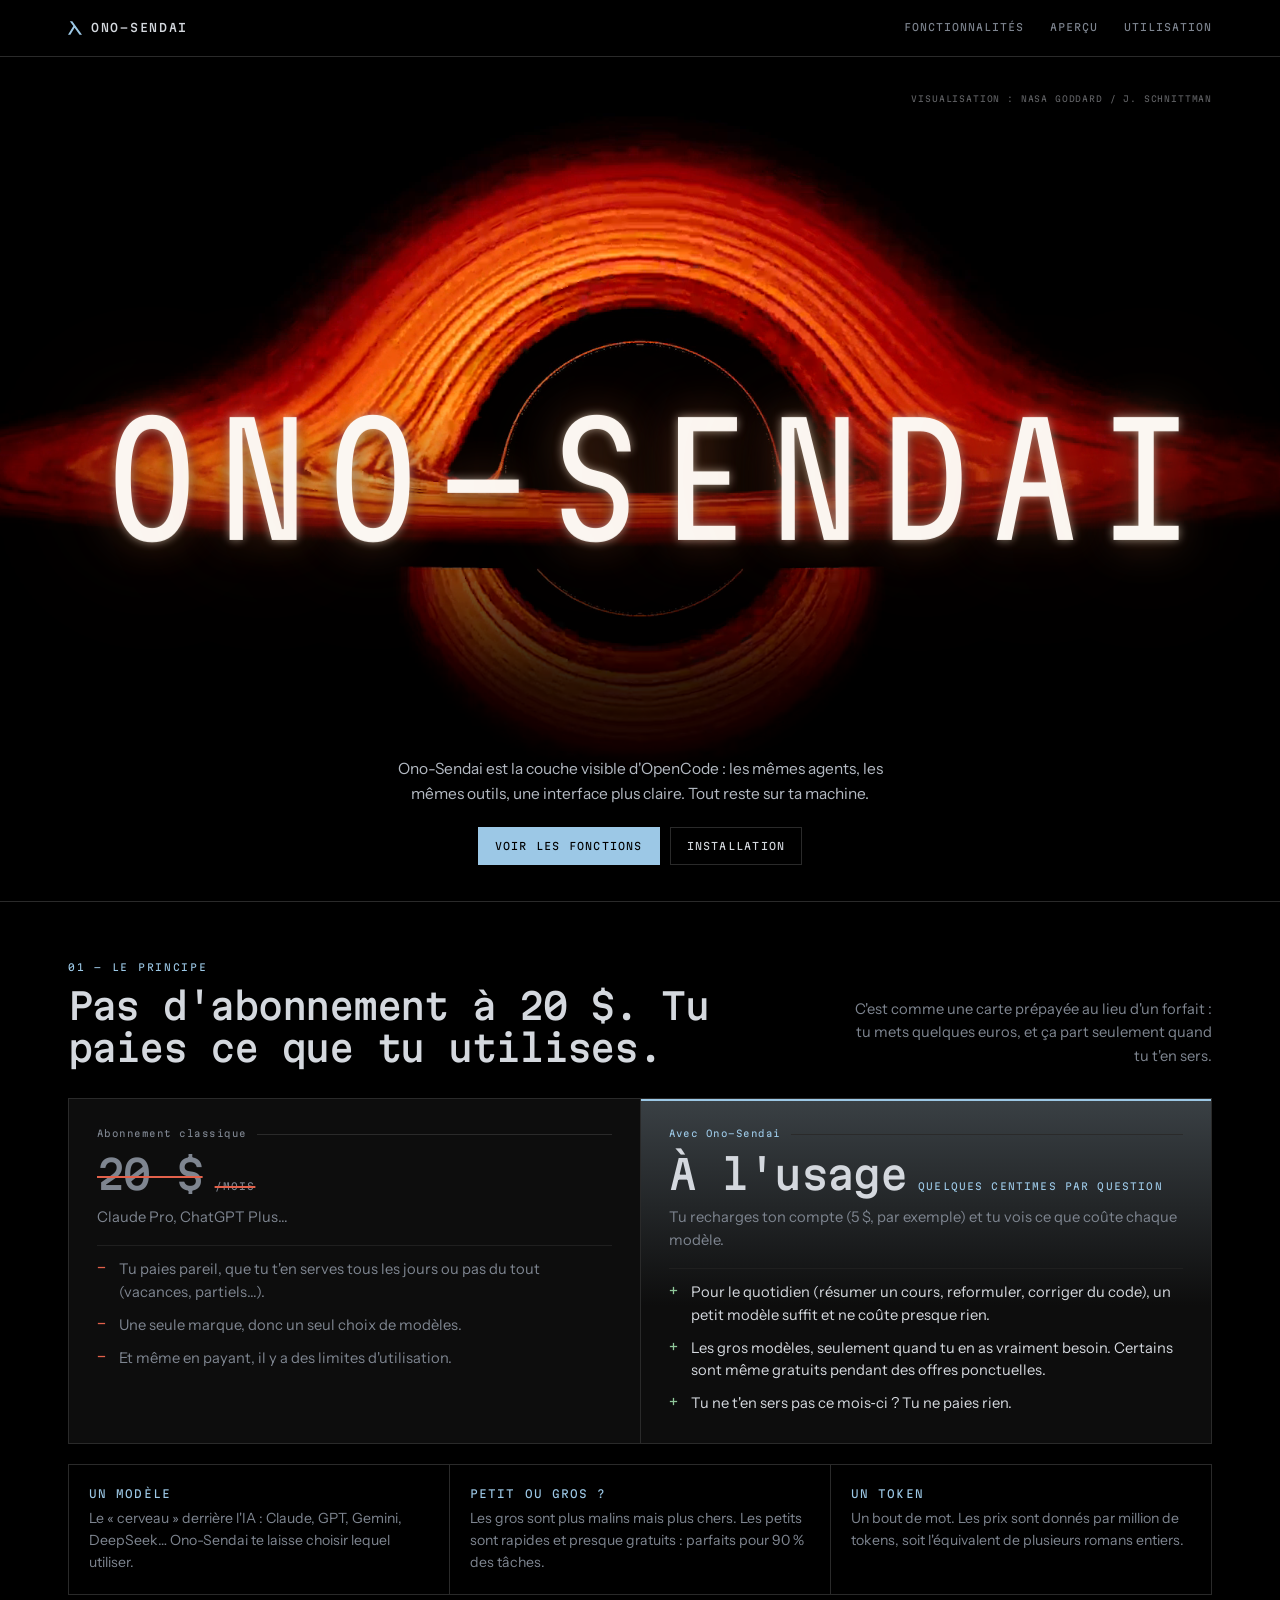
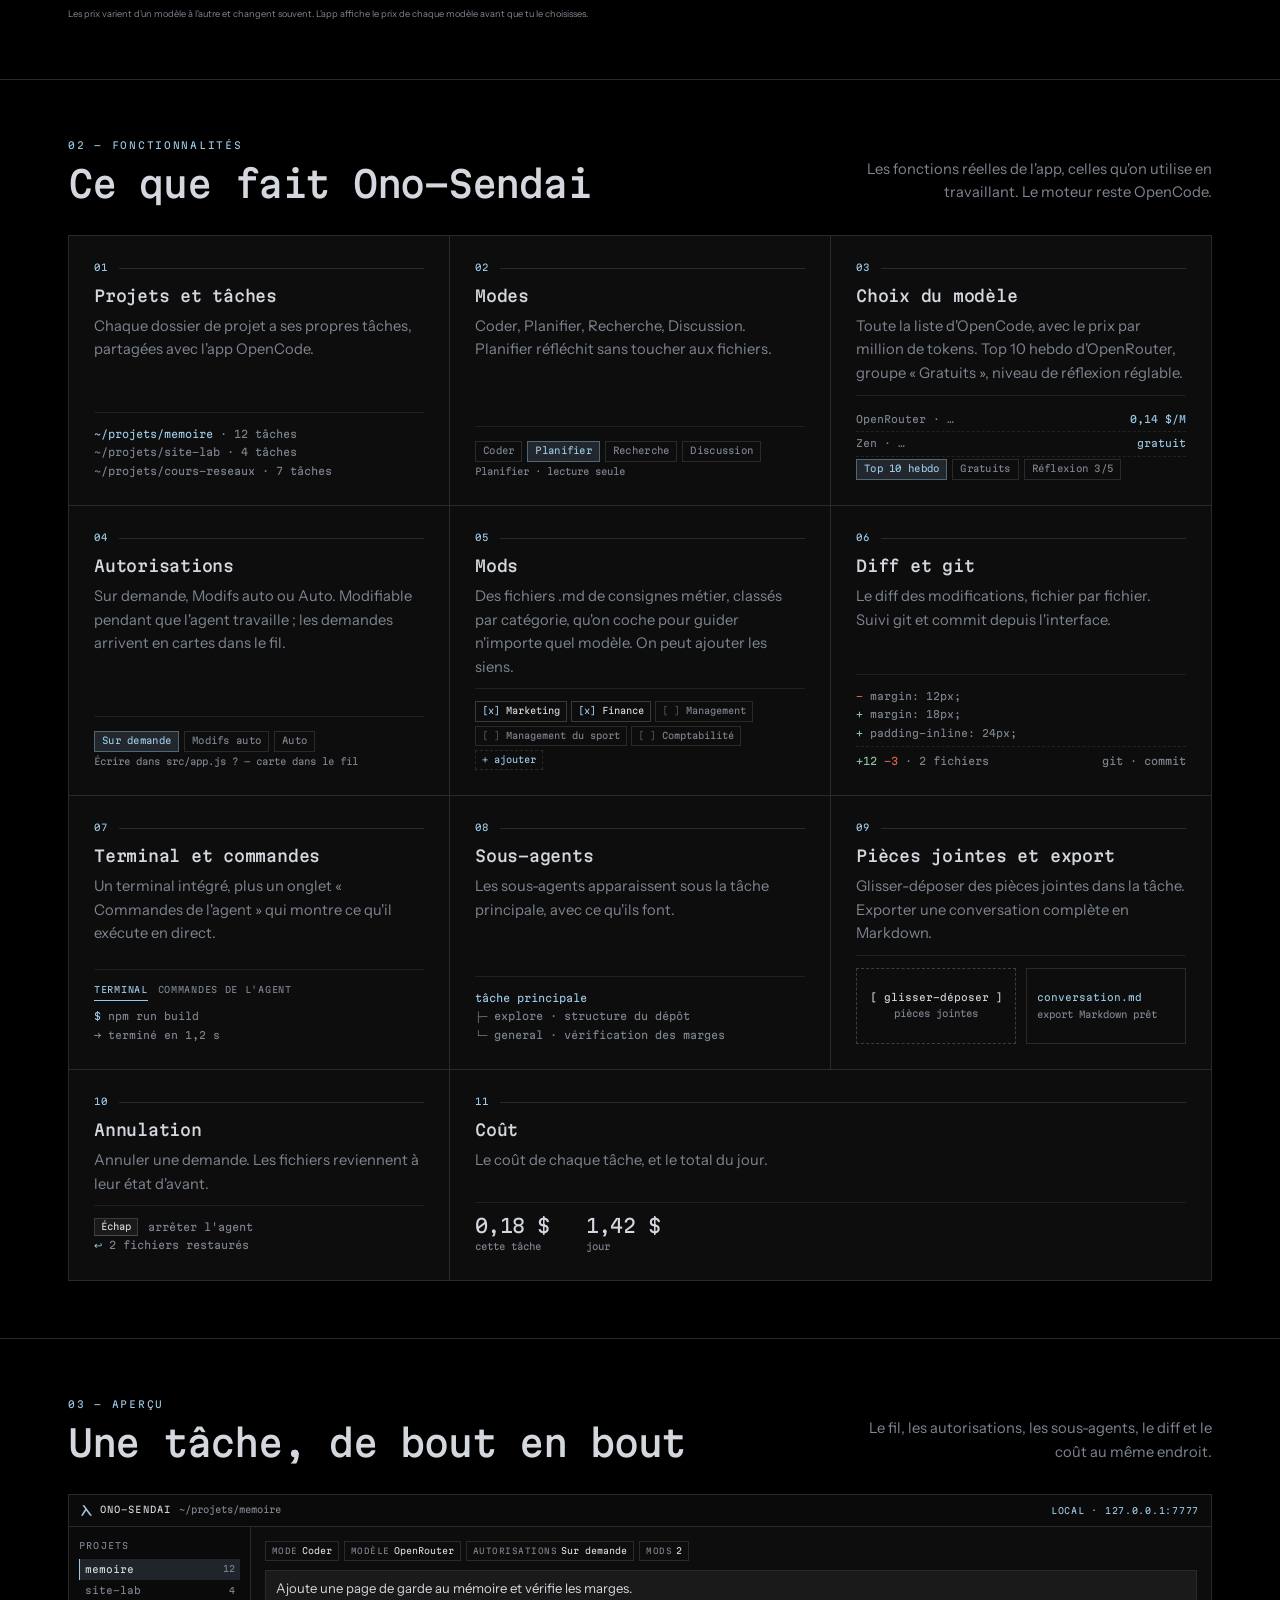
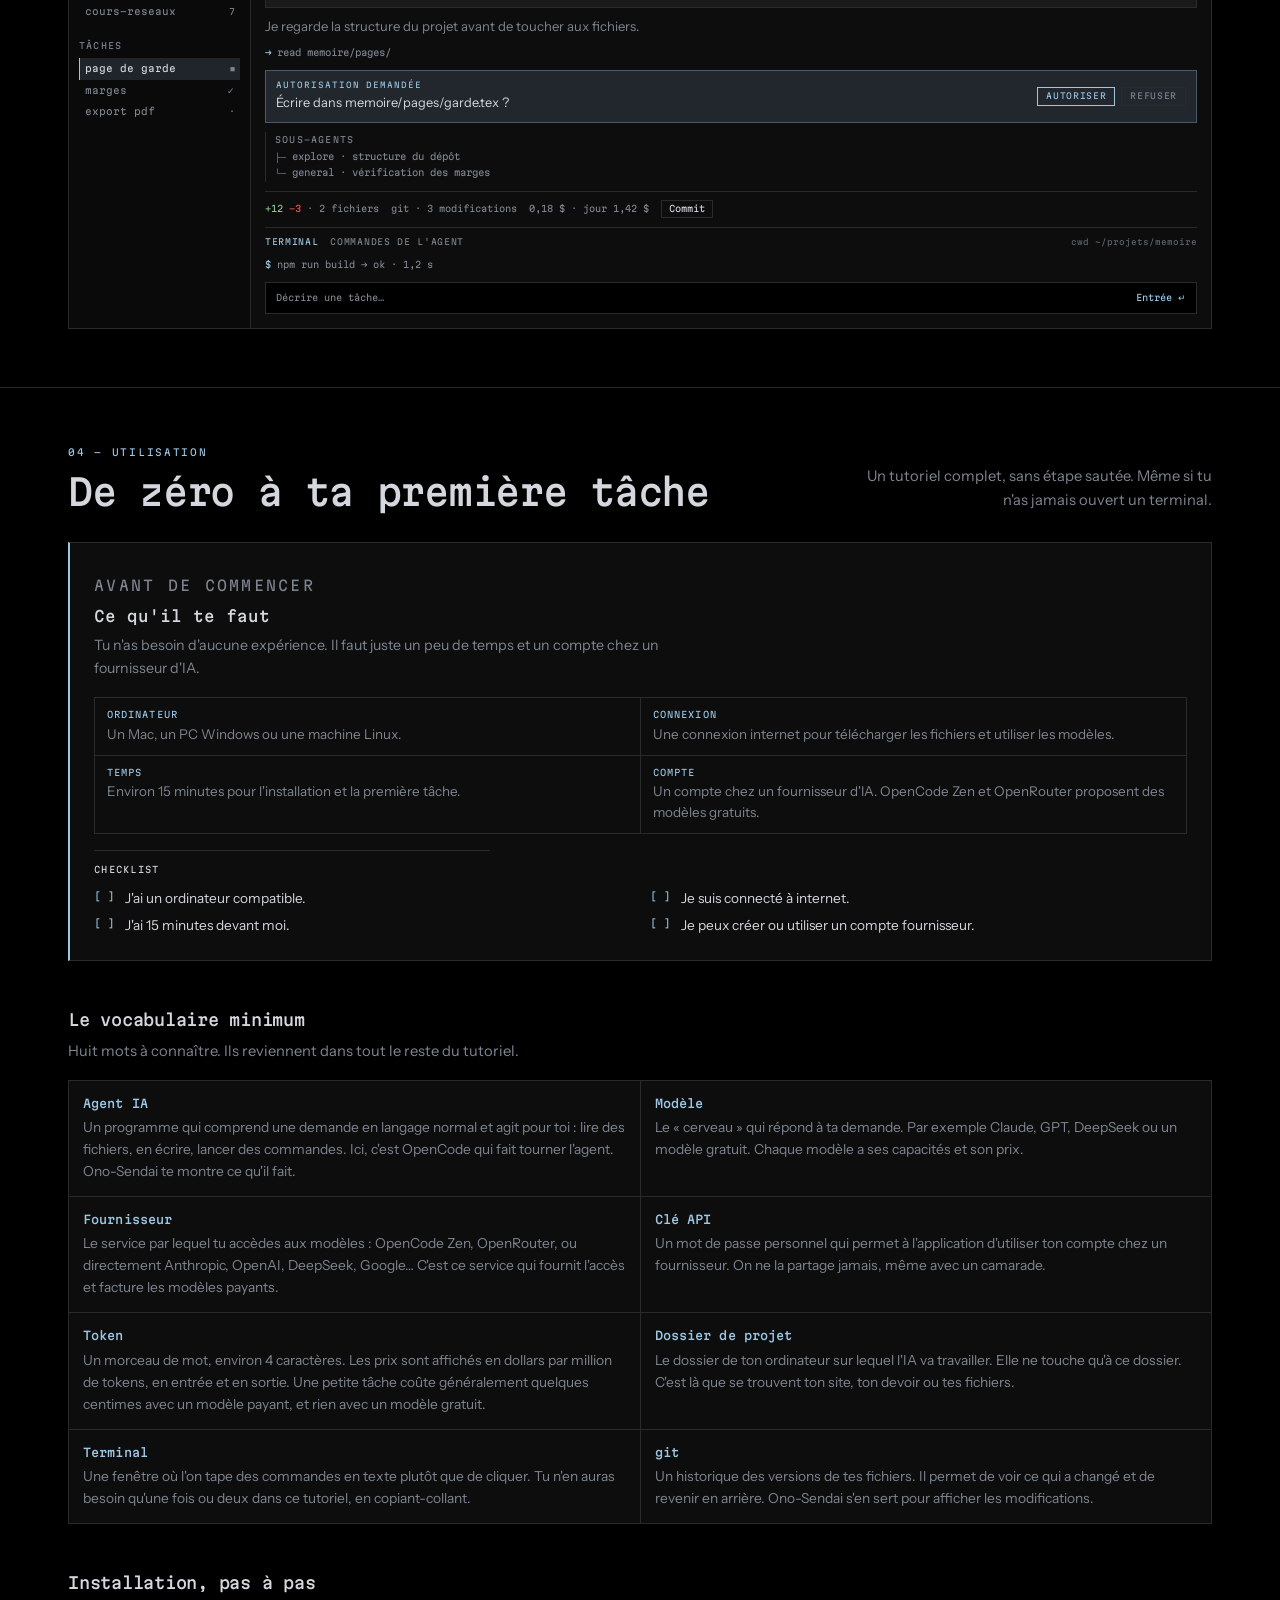
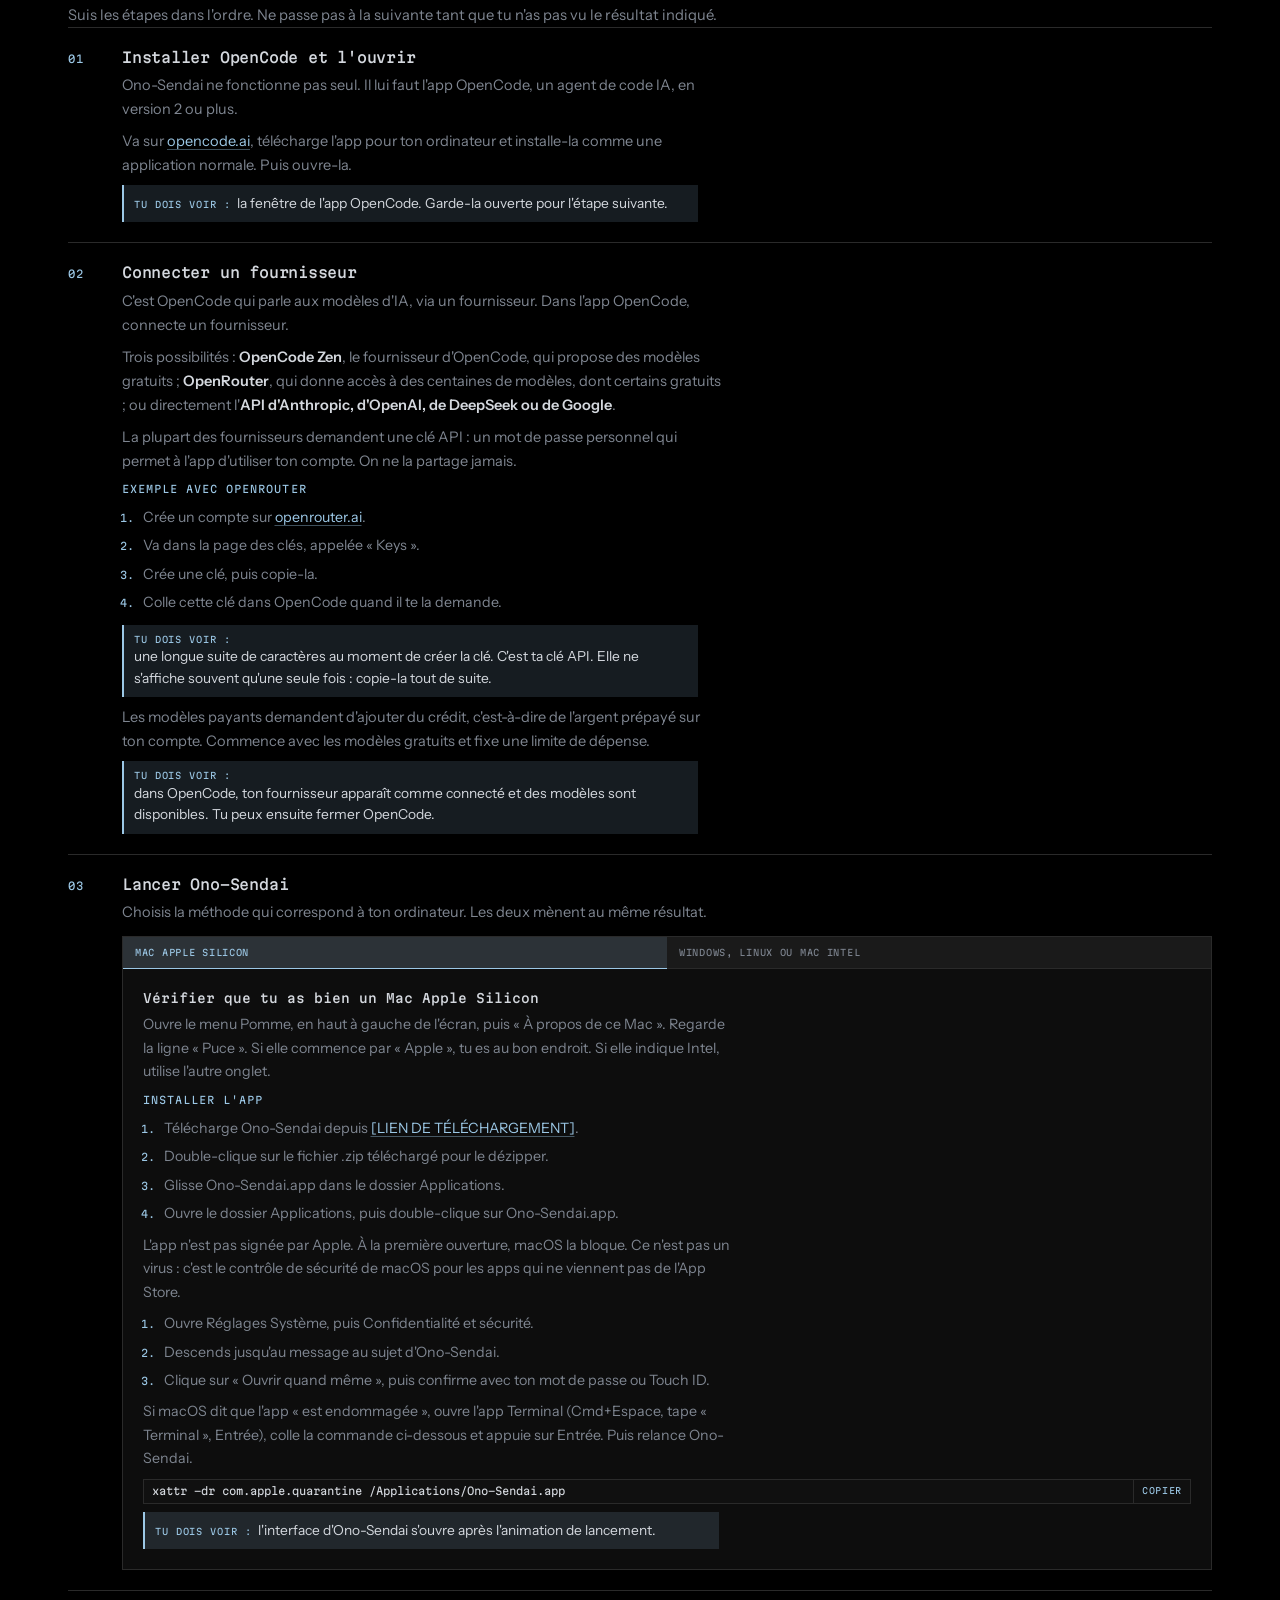
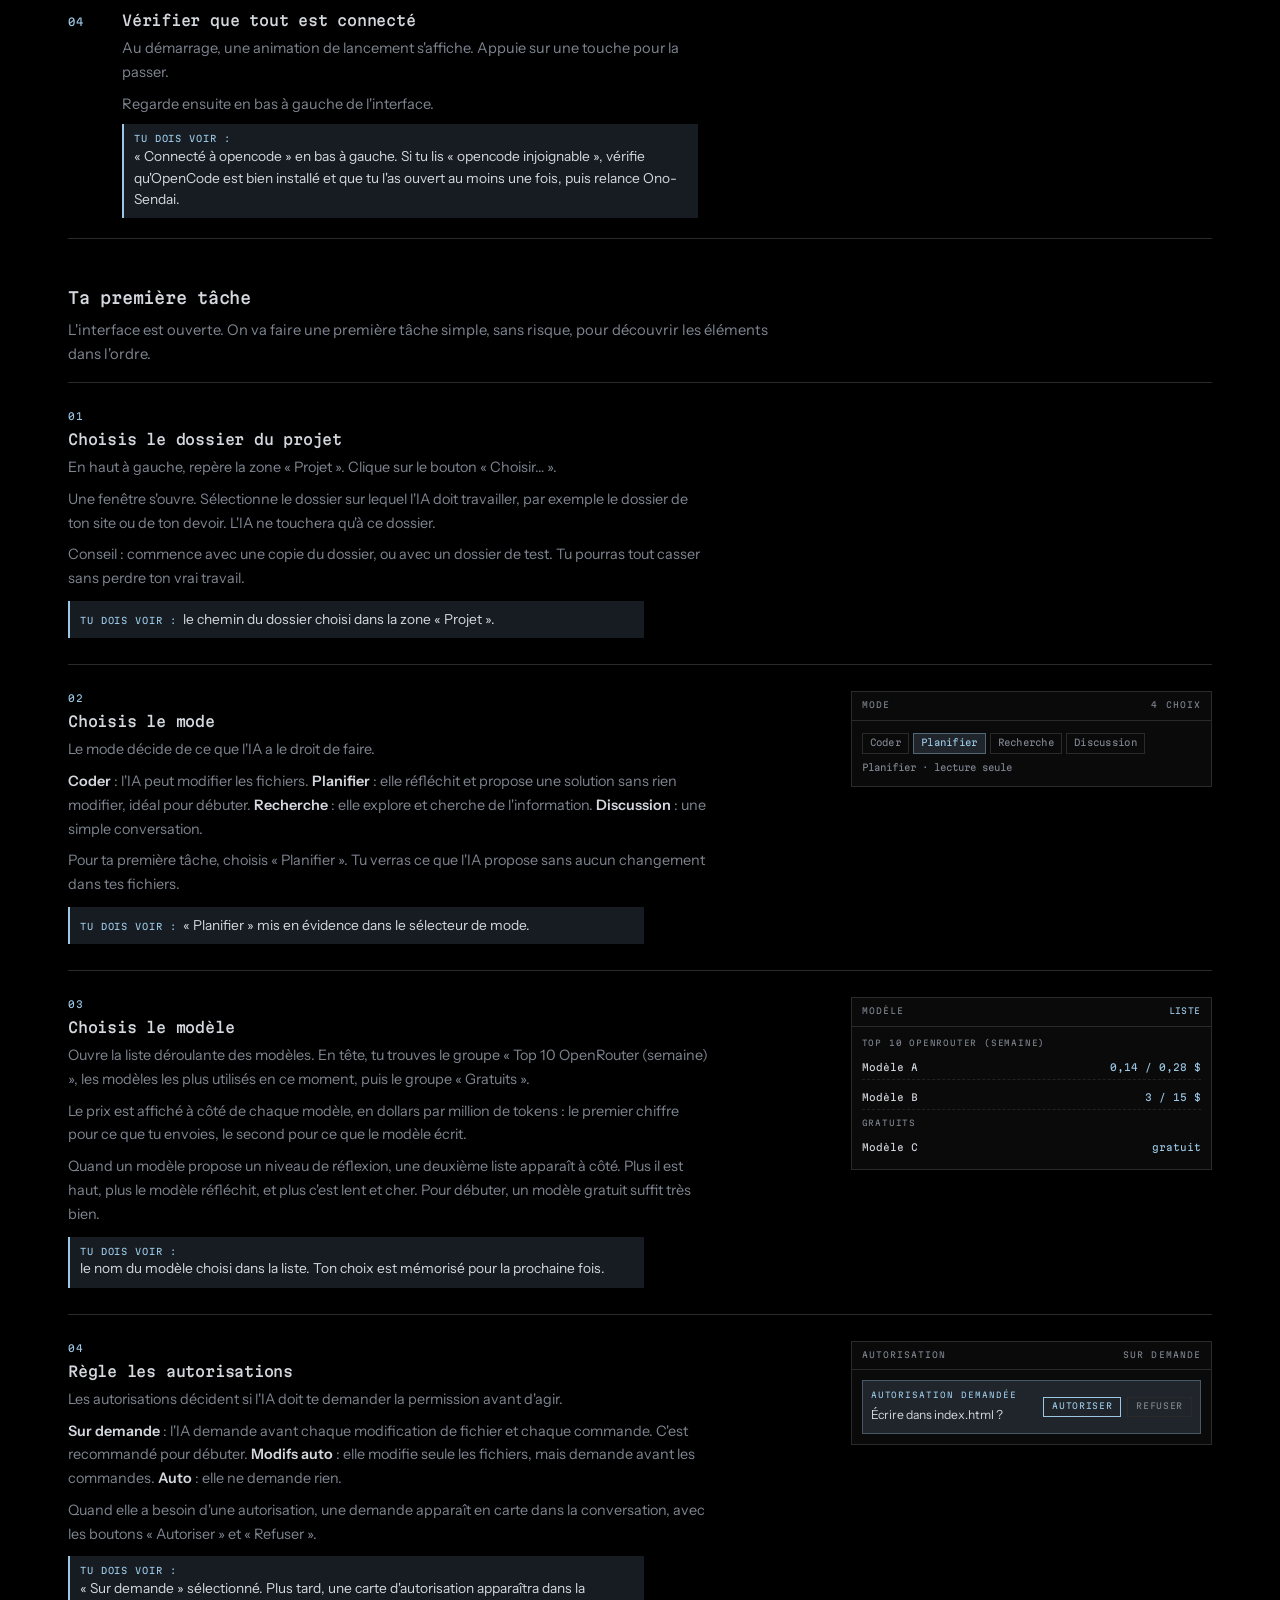
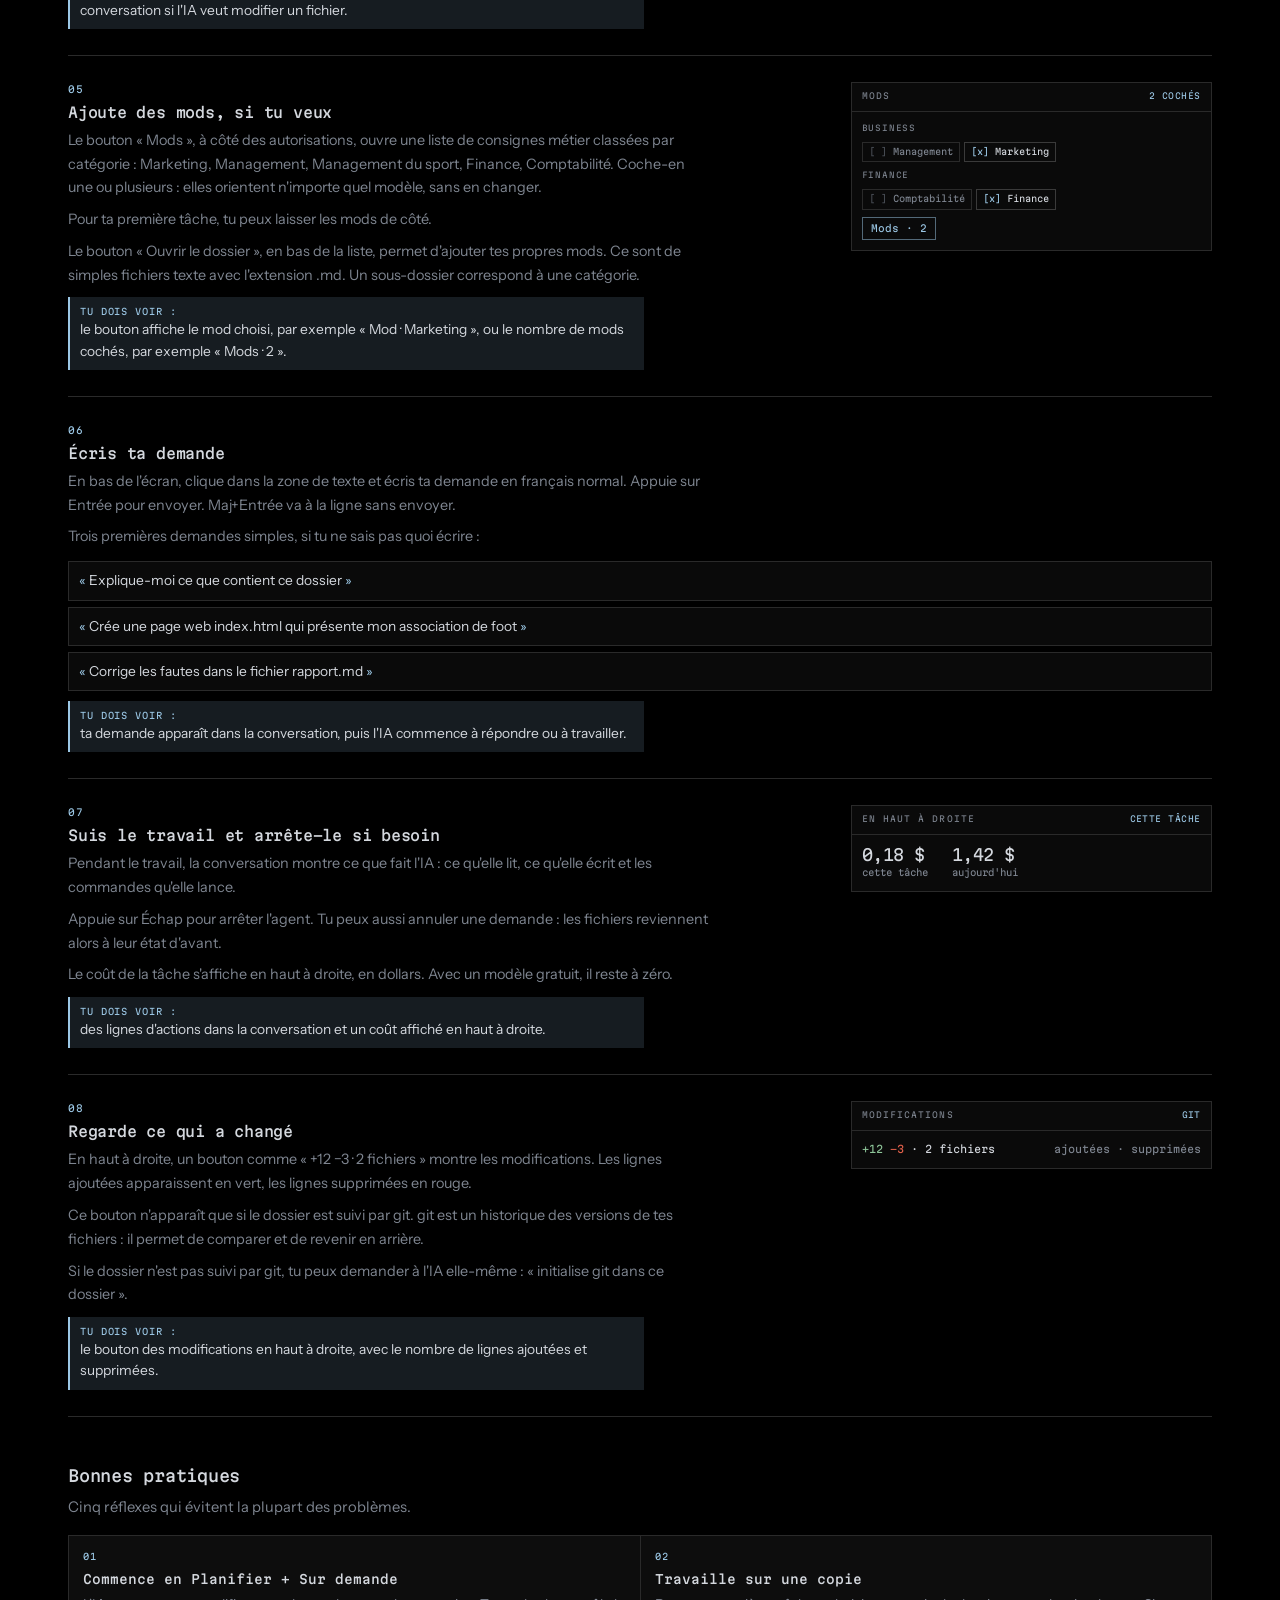
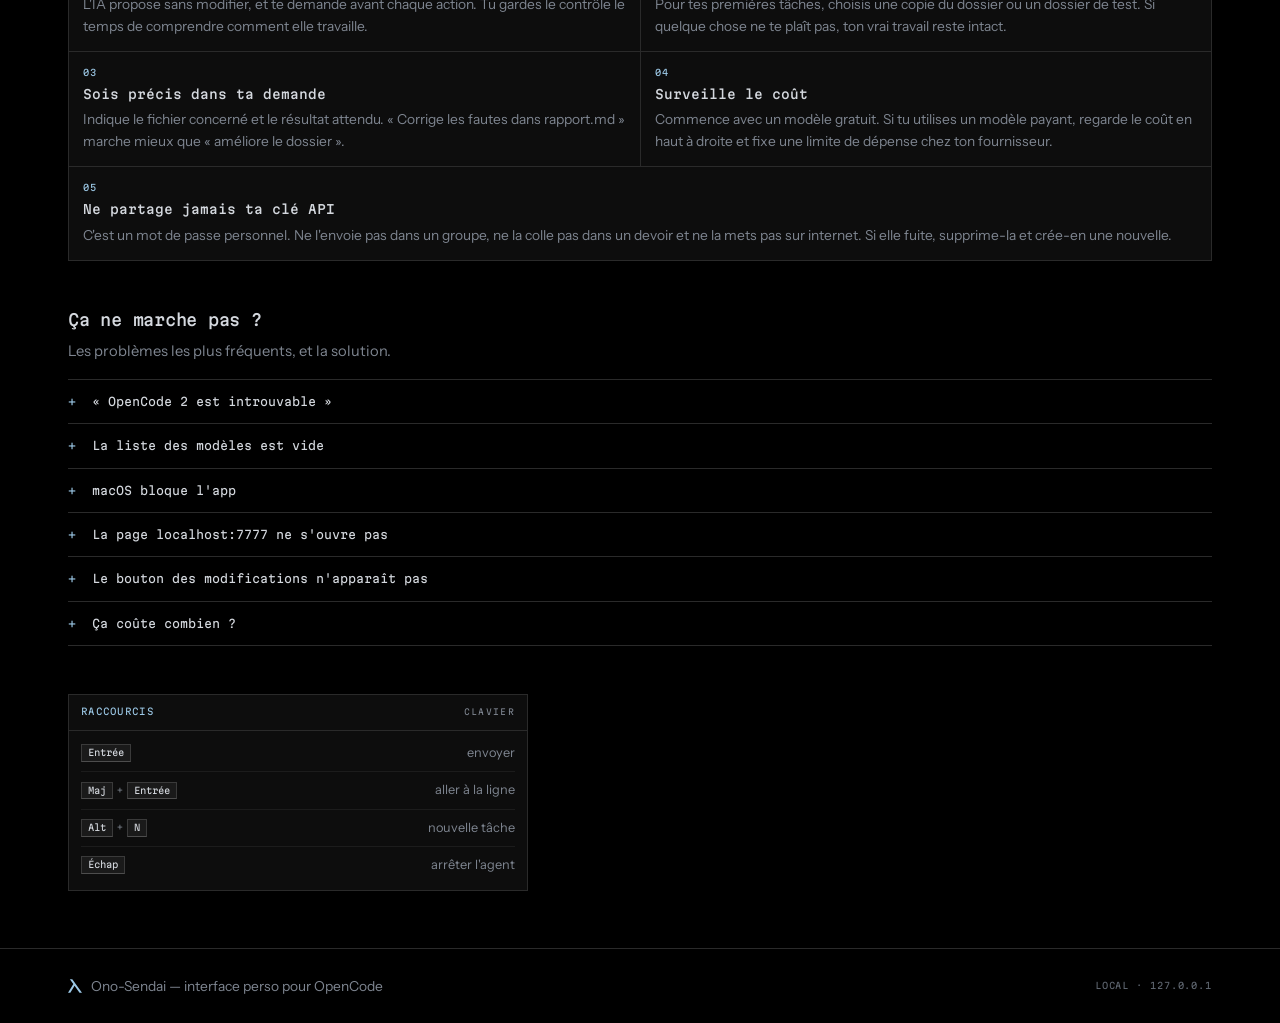
==== commit 31f1eb3f: "Hero trou noir plein écran et section « Le principe » - Hero plein écran avec la visualisation de tr" ====
--- a/index.html
+++ b/index.html
@@ -9,7 +9,7 @@
 <meta name="theme-color" content="#000000">
 <link rel="preconnect" href="https://fonts.googleapis.com">
 <link rel="preconnect" href="https://fonts.gstatic.com" crossorigin>
-<link href="https://fonts.googleapis.com/css2?family=Instrument+Sans:ital,wght@0,400..700;1,400..600&family=Martian+Mono:wght@300..700&display=swap" rel="stylesheet">
+<link href="https://fonts.googleapis.com/css2?family=Instrument+Sans:ital,wght@0,400..700;1,400..600&family=Martian+Mono:wdth,wght@75..112.5,100..800&display=swap" rel="stylesheet">
 <style>
   :root{
     --bg:#000000;
@@ -119,13 +119,6 @@
     text-decoration:none;
   }
   .nav a:hover,.nav a:focus-visible{color:var(--accent);border-bottom-color:var(--accent);text-decoration:none}
-  .header-local{
-    font-family:var(--mono);
-    font-size:.58rem;
-    letter-spacing:.12em;
-    color:var(--muted);
-    white-space:nowrap;
-  }
 
   /* ---------- hero ---------- */
   .hero{
@@ -133,8 +126,45 @@
     border-bottom:1px solid var(--line);
     overflow:hidden;
     scroll-margin-top:56px;
+    background:
+      radial-gradient(ellipse 34% 7% at 50% 40%,rgba(210,232,248,.55),transparent 70%),
+      radial-gradient(circle at 50% 40%,#000 0 9%,rgba(156,200,230,.22) 10.5%,transparent 30%),
+      #000;
   }
   #contenu{scroll-margin-top:56px}
+  .hero-video,.hero-bh{
+    position:absolute;
+    inset:0;
+    z-index:0;
+    width:100%;
+    height:100%;
+    display:block;
+    object-fit:cover;
+    object-position:50% 50%;
+    opacity:0;
+    transition:opacity 1.8s ease;
+    pointer-events:none;
+  }
+  .hero-video{transform:scale(1.08);transition:opacity 1.8s ease,transform 9s cubic-bezier(.2,.7,.2,1)}
+  .hero-video.on{transform:scale(1)}
+  .hero-video.on,.hero-bh.on{opacity:1}
+  .hero-top{
+    display:flex;
+    align-items:center;
+    justify-content:flex-end;
+    gap:16px;
+    flex-wrap:wrap;
+  }
+  .hero-credit{
+    font-family:var(--mono);
+    font-size:.52rem;
+    letter-spacing:.1em;
+    text-transform:uppercase;
+    color:rgba(212,216,222,.45);
+  }
+  .hero-credit{text-shadow:0 1px 10px rgba(0,0,0,.9)}
+  .hero-credit a{color:inherit}
+  .hero-credit a:hover{color:var(--accent)}
   .hero::before{
     content:"";
     position:absolute;
@@ -142,10 +172,11 @@
     z-index:0;
     pointer-events:none;
     background-image:
-      linear-gradient(90deg,rgba(156,200,230,.055) 1px,transparent 1px),
-      linear-gradient(rgba(156,200,230,.055) 1px,transparent 1px);
+      linear-gradient(90deg,rgba(156,200,230,.05) 1px,transparent 1px),
+      linear-gradient(rgba(156,200,230,.05) 1px,transparent 1px);
     background-size:64px 64px;
-    opacity:.6;
+    -webkit-mask-image:linear-gradient(to top,#000,transparent 45%);
+    mask-image:linear-gradient(to top,#000,transparent 45%);
   }
   .hero::after{
     content:"";
@@ -153,85 +184,70 @@
     inset:0;
     z-index:0;
     pointer-events:none;
-    background:linear-gradient(90deg,#000 0%,rgba(0,0,0,.25) 55%,#000 100%);
+    background:
+      linear-gradient(to top,#000 0%,rgba(0,0,0,.82) 26%,rgba(0,0,0,0) 58%),
+      radial-gradient(ellipse at 50% 40%,transparent 45%,rgba(0,0,0,.55) 100%);
   }
   .hero-inner{
     position:relative;
     z-index:1;
-    display:grid;
-    grid-template-columns:minmax(0,1.2fr) minmax(320px,.8fr);
-    gap:clamp(28px,5vw,64px);
-    align-items:end;
-    padding-block:clamp(24px,3.5vw,40px);
-  }
-  .hero-kicker{
-    display:flex;
-    align-items:center;
-    gap:10px;
-    font-family:var(--mono);
-    font-size:.61rem;
-    letter-spacing:.16em;
+    display:flex;
+    flex-direction:column;
+    min-height:calc(100svh - 56px);
+    padding-block:clamp(20px,3vw,36px);
+  }
+  .hero-stage{flex:1;min-height:clamp(140px,28vh,360px)}
+  @media (max-aspect-ratio:1/1){
+    .hero{--disk-y:31%}
+    .hero-video,.hero-bh{height:62%;-webkit-mask-image:linear-gradient(#000 70%,transparent);mask-image:linear-gradient(#000 70%,transparent)}
+    .hero::after{background:linear-gradient(to top,#000 0%,#000 38%,rgba(0,0,0,.6) 52%,rgba(0,0,0,0) 66%),linear-gradient(rgba(0,0,0,.75),rgba(0,0,0,0) 16%)}
+  }
+
+  .hero-title{
+    position:absolute;
+    top:var(--disk-y,50%);
+    left:50%;
+    transform:translate(-50%,-50%);
+    z-index:1;
+    width:100vw;
+    margin:0;
+    font-family:var(--mono);
+    font-weight:300;
+    font-stretch:75%;
+    font-variation-settings:"wdth" 75;
+    font-size:min(12vw,15rem);
+    line-height:.9;
+    letter-spacing:.06em;
+    text-indent:.06em;
     text-transform:uppercase;
-    color:var(--muted);
-  }
-  .hero-kicker svg{width:20px;height:20px;color:var(--accent);flex:none}
-
-  .hero-title{
-    font-family:var(--mono);
-    font-weight:600;
-    font-size:clamp(2.6rem,13.3vw,6.6rem);
-    line-height:.9;
-    letter-spacing:-.06em;
-    text-transform:uppercase;
-    margin:.2em 0 .1em;
+    text-align:center;
     white-space:nowrap;
+    color:#fbf7f2;
+    text-shadow:
+      0 0 .06em rgba(255,236,214,.55),
+      0 0 .3em rgba(255,150,80,.35),
+      0 0 .9em rgba(255,100,40,.25),
+      0 .04em .12em rgba(0,0,0,.6);
   }
   .title-line{display:inline-block;white-space:nowrap}
   .hero-title .l{
     display:inline-block;
-    animation:letterIn .6s cubic-bezier(.2,.75,.2,1) both;
-    animation-delay:calc(var(--i) * 45ms + 100ms);
-  }
-  .caret{
-    display:inline-block;
-    width:.34em;
-    height:.7em;
-    margin-left:.05em;
-    background:var(--accent);
-    vertical-align:baseline;
-    animation:caretBlink 1.1s steps(1) 1.5s infinite;
-  }
-
-  .hero-sub{
-    display:flex;
-    align-items:center;
-    flex-wrap:wrap;
-    gap:10px;
-    margin-bottom:20px;
-    font-family:var(--mono);
-    font-size:.65rem;
-    letter-spacing:.18em;
-    text-transform:uppercase;
-  }
-  .cs{color:var(--accent)}
-  .sub-sep{width:26px;height:1px;background:var(--line)}
-  .sub-note{color:var(--muted);letter-spacing:.1em}
-
-  .tagline{
-    max-width:24ch;
-    font-size:clamp(1.15rem,1.6vw,1.4rem);
-    line-height:1.35;
-    font-weight:500;
-    color:var(--text);
-    margin-bottom:12px;
-  }
+    animation:letterWarp 1.4s cubic-bezier(.16,.8,.2,1) both;
+    animation-delay:calc(var(--i) * 60ms + 250ms);
+  }
+
+
+  .hero-copy{text-align:center}
   .hero-desc{
-    max-width:54ch;
-    font-size:.97rem;
+    max-width:52ch;
+    margin-inline:auto;
+    font-size:clamp(.97rem,1.2vw,1.1rem);
     line-height:1.65;
-    color:var(--muted);
+    color:#b4bac3;
+    text-shadow:0 1px 12px rgba(0,0,0,.9);
   }
   .actions{display:flex;flex-wrap:wrap;gap:10px;margin-top:20px}
+  .hero-copy .actions{justify-content:center}
   .btn{
     display:inline-flex;
     align-items:center;
@@ -251,76 +267,7 @@
   .btn.primary:hover{background:transparent;color:var(--accent)}
   .btn.ghost:hover{border-color:var(--accent);color:var(--accent);background:var(--accent-dim)}
 
-  .hero-meta{
-    display:flex;
-    flex-wrap:wrap;
-    gap:7px 18px;
-    list-style:none;
-    margin:18px 0 0;
-    padding:0;
-    font-family:var(--mono);
-    font-size:.58rem;
-    letter-spacing:.06em;
-    color:var(--muted);
-  }
-  .hero-meta li{display:flex;align-items:center;gap:7px}
-  .hero-meta li::before{
-    content:"";
-    width:4px;
-    height:4px;
-    background:var(--accent);
-    opacity:.7;
-    flex:none;
-  }
-
-  .boot{
-    align-self:end;
-    min-width:0;
-    background:var(--surface);
-    border:1px solid var(--line);
-  }
-  .boot-head{
-    display:flex;
-    align-items:center;
-    justify-content:space-between;
-    gap:10px;
-    padding:9px 12px;
-    border-bottom:1px solid var(--line);
-    font-family:var(--mono);
-    font-size:.56rem;
-    letter-spacing:.14em;
-    text-transform:uppercase;
-    color:var(--muted);
-  }
-  .boot-head .live{color:var(--accent)}
-  .boot-body{
-    padding:14px 12px 16px;
-    font-family:var(--mono);
-    font-size:.67rem;
-    line-height:1.95;
-    overflow:hidden;
-  }
-  .boot-line{
-    white-space:nowrap;
-    overflow:hidden;
-    text-overflow:ellipsis;
-    color:var(--muted);
-    animation:bootIn .35s ease both;
-    animation-delay:calc(var(--n) * 155ms + 450ms);
-  }
-  .boot-line .v{color:var(--text)}
-  .boot-line .k{color:var(--accent)}
-  .boot-line .ok{color:var(--accent)}
-  .boot-ready{color:var(--accent)}
-  .block{
-    display:inline-block;
-    width:7px;
-    height:12px;
-    margin-left:4px;
-    vertical-align:-1px;
-    background:var(--accent);
-    animation:caretBlink 1s steps(1) 2s infinite;
-  }
+
 
   /* ---------- sections ---------- */
   .section{
@@ -358,6 +305,92 @@
     line-height:1.6;
     color:var(--muted);
   }
+
+  /* ---------- principe ---------- */
+  .plan-grid{
+    display:grid;
+    grid-template-columns:repeat(2,minmax(0,1fr));
+    gap:1px;
+    background:var(--line);
+    border:1px solid var(--line);
+  }
+  .plan{
+    display:flex;
+    flex-direction:column;
+    gap:10px;
+    min-width:0;
+    padding:clamp(18px,2.4vw,28px);
+    background:var(--surface);
+  }
+  .plan.on{background:linear-gradient(180deg,var(--accent-dim),var(--surface) 60%);box-shadow:inset 0 2px 0 var(--accent)}
+  .plan:not(.on) .f-index{color:var(--muted)}
+  .plan-price{
+    display:flex;
+    align-items:baseline;
+    flex-wrap:wrap;
+    gap:4px 12px;
+    font-family:var(--mono);
+    font-weight:500;
+    font-size:clamp(1.6rem,3.4vw,2.5rem);
+    line-height:1.1;
+    letter-spacing:-.04em;
+    color:var(--text);
+  }
+  .plan:not(.on) .plan-price{color:var(--muted);text-decoration:line-through;text-decoration-thickness:2px;text-decoration-color:var(--red)}
+  .plan-price span{
+    font-size:.6rem;
+    font-weight:400;
+    line-height:1.5;
+    letter-spacing:.12em;
+    text-transform:uppercase;
+    color:var(--muted);
+  }
+  .plan.on .plan-price span{color:var(--accent)}
+  .plan-sub{font-size:.92rem;line-height:1.55;color:var(--muted)}
+  .plan-list{
+    list-style:none;
+    margin:6px 0 0;
+    padding:12px 0 0;
+    border-top:1px solid #1f1f1f;
+    display:grid;
+    gap:10px;
+  }
+  .plan-list li{
+    position:relative;
+    padding-left:22px;
+    font-size:.92rem;
+    line-height:1.55;
+    color:var(--text);
+  }
+  .plan-list li::before{
+    position:absolute;
+    left:0;
+    top:0;
+    font-family:var(--mono);
+    font-size:.8rem;
+  }
+  .minus-item{color:var(--muted)!important}
+  .minus-item::before{content:"−";color:var(--red)}
+  .plus-item::before{content:"+";color:var(--green)}
+  .lexicon{
+    display:grid;
+    grid-template-columns:repeat(3,minmax(0,1fr));
+    gap:1px;
+    margin-top:clamp(14px,1.8vw,20px);
+    background:var(--line);
+    border:1px solid var(--line);
+  }
+  .gloss{padding:clamp(14px,1.8vw,20px);background:#000}
+  .gloss-term{
+    margin-bottom:6px;
+    font-family:var(--mono);
+    font-size:.68rem;
+    letter-spacing:.1em;
+    text-transform:uppercase;
+    color:var(--accent);
+  }
+  .gloss-def{font-size:.88rem;line-height:1.55;color:var(--muted)}
+  .plan-note{margin-top:12px}
 
   /* ---------- features ---------- */
   .feature-grid{
@@ -875,27 +908,21 @@
     from{opacity:0;transform:translateY(.22em)}
     to{opacity:1;transform:translateY(0)}
   }
-  @keyframes bootIn{
-    from{opacity:0;transform:translateX(-5px)}
-    to{opacity:1;transform:translateX(0)}
-  }
-  @keyframes caretBlink{
-    0%,49%{opacity:1}
-    50%,100%{opacity:0}
+  @keyframes letterWarp{
+    from{opacity:0;transform:translateY(.12em) scale(1.35);filter:blur(14px)}
+    to{opacity:1;transform:none;filter:blur(0)}
   }
 
   /* ---------- responsive ---------- */
   @media (max-width:980px){
-    .hero-inner{grid-template-columns:minmax(0,1fr);gap:30px}
-    .boot{max-width:560px}
     .usage-grid{grid-template-columns:minmax(0,1fr)}
     .shortcuts{position:static;max-width:440px}
   }
   @media (max-width:900px){
     .feature-grid{grid-template-columns:repeat(2,minmax(0,1fr))}
-    .header-local{display:none}
   }
   @media (max-width:760px){
+    .plan-grid,.lexicon{grid-template-columns:minmax(0,1fr)}
     .section-head{flex-direction:column;align-items:flex-start;gap:10px}
     .section-note{text-align:left;max-width:52ch}
     .app-grid{grid-template-columns:minmax(0,1fr)}
@@ -907,7 +934,6 @@
     .f-visual.split{grid-template-columns:1fr}
     .nav{gap:10px}
     .nav a{font-size:.57rem}
-    .hero-title{letter-spacing:-.065em}
     .step{grid-template-columns:32px minmax(0,1fr);gap:10px}
   }
   @media (max-width:520px){
@@ -919,7 +945,6 @@
   }
   @media (max-width:430px){
     .nav a[href="#apercu"]{display:none}
-    .hero-meta{font-size:.55rem;gap:6px 12px}
   }
   @media (max-width:350px){
     .nav a[href="#utilisation"]{display:none}
@@ -934,9 +959,8 @@
       animation-iteration-count:1!important;
       transition-duration:.001ms!important;
     }
-    .hero-title .l,.boot-line{opacity:1!important;transform:none!important}
-    .caret,.block{animation:none!important;opacity:1!important}
-  }
+    .hero-title .l{opacity:1!important;transform:none!important}
+    }
 
   /* ---------- utilisation ---------- */
   .block-title{
@@ -1500,56 +1524,87 @@
       <a href="#apercu">Aperçu</a>
       <a href="#utilisation">Utilisation</a>
     </nav>
-    <span class="header-local">Local · 127.0.0.1</span>
   </div>
 </header>
 
 <main id="contenu">
   <section class="hero" id="top" aria-labelledby="hero-title">
+    <video class="hero-video" autoplay muted loop playsinline preload="auto" aria-hidden="true" tabindex="-1">
+      <source src="assets/blackhole.webm" type="video/webm">
+      <source src="assets/blackhole.mp4" type="video/mp4">
+    </video>
+    <canvas class="hero-bh" aria-hidden="true"></canvas>
     <div class="wrap hero-inner">
+      <div class="hero-top">
+        <p class="hero-credit">Visualisation&nbsp;: <a href="https://svs.gsfc.nasa.gov/13326" target="_blank" rel="noopener">NASA Goddard / J.&nbsp;Schnittman</a></p>
+      </div>
+
+      <div class="hero-stage" aria-hidden="true"></div>
+
+      <h1 class="hero-title" id="hero-title" aria-label="Ono-Sendai">
+        <span class="title-line" aria-hidden="true"><span class="l" style="--i:0">O</span><span class="l" style="--i:1">N</span><span class="l" style="--i:2">O</span><span class="l" style="--i:3">-</span><span class="l" style="--i:4">S</span><span class="l" style="--i:5">E</span><span class="l" style="--i:6">N</span><span class="l" style="--i:7">D</span><span class="l" style="--i:8">A</span><span class="l" style="--i:9">I</span></span>
+      </h1>
+
       <div class="hero-copy">
-        <p class="hero-kicker">
-          <svg viewBox="0 0 1027 1000" aria-hidden="true" focusable="false"><path fill="currentColor" d="M135 0 L315 0 L1027 1000 L847 1000 L483 489 L171 1000 L0 1000 L391 360 Z"/></svg>
-          Interface perso pour OpenCode
-        </p>
-
-        <h1 class="hero-title" id="hero-title" aria-label="Ono-Sendai">
-          <span class="title-line" aria-hidden="true"><span class="l" style="--i:0">O</span><span class="l" style="--i:1">N</span><span class="l" style="--i:2">O</span><span class="l" style="--i:3">-</span><span class="l" style="--i:4">S</span><span class="l" style="--i:5">E</span><span class="l" style="--i:6">N</span><span class="l" style="--i:7">D</span><span class="l" style="--i:8">A</span><span class="l" style="--i:9">I</span></span><span class="caret" aria-hidden="true"></span>
-        </h1>
-
-        <p class="hero-sub">
-          <span class="sub-note">App macOS · version navigateur</span>
-        </p>
-
-        <p class="tagline">Le moteur d'OpenCode. L'écran qui va avec.</p>
-        <p class="hero-desc">Ono-Sendai est la couche visible d'OpenCode : les mêmes agents, les mêmes outils, une interface plus claire. Tout reste sur ta machine, en local sur 127.0.0.1.</p>
+        <p class="hero-desc">Ono-Sendai est la couche visible d'OpenCode : les mêmes agents, les mêmes outils, une interface plus claire. Tout reste sur ta machine.</p>
 
         <div class="actions">
           <a class="btn primary" href="#fonctionnalites">Voir les fonctions</a>
           <a class="btn ghost" href="#utilisation">Installation</a>
         </div>
-
-        <ul class="hero-meta">
-          <li>macOS · Apple Silicon</li>
-          <li>Navigateur · localhost:7777</li>
-          <li>Local · 127.0.0.1</li>
-        </ul>
       </div>
-
-      <aside class="boot" aria-label="Séquence de démarrage">
-        <div class="boot-head">
-          <span>Démarrage</span>
-          <span class="live">Local</span>
+    </div>
+  </section>
+
+  <section class="section" id="principe" aria-labelledby="principe-title">
+    <div class="wrap">
+      <div class="section-head">
+        <div>
+          <p class="eyebrow">01 — Le principe</p>
+          <h2 id="principe-title">Pas d'abonnement à 20&nbsp;$. Tu paies ce que tu utilises.</h2>
         </div>
-        <div class="boot-body">
-          <div class="boot-line" style="--n:0"><span class="k">$</span> <span class="v">node onosendai.js</span></div>
-          <div class="boot-line" style="--n:1"><span class="k">&gt;</span> Connexion à OpenCode… <span class="ok">OK</span></div>
-          <div class="boot-line" style="--n:2"><span class="k">&gt;</span> Modèles chargés… <span class="ok">OK</span></div>
-          <div class="boot-line" style="--n:3"><span class="k">&gt;</span> OpenCode 2.x · fournisseur connecté</div>
-          <div class="boot-line" style="--n:4"><span class="k">&gt;</span> Dossier&nbsp;: <span class="v">~/projets/memoire</span></div>
-          <div class="boot-line boot-ready" style="--n:5"><span class="k">&gt;</span> Prêt. En attente de tâche<span class="block" aria-hidden="true"></span></div>
+        <p class="section-note">C'est comme une carte prépayée au lieu d'un forfait&nbsp;: tu mets quelques euros, et ça part seulement quand tu t'en sers.</p>
+      </div>
+
+      <div class="plan-grid">
+        <article class="plan">
+          <p class="f-index">Abonnement classique</p>
+          <p class="plan-price">20&nbsp;$<span>/mois</span></p>
+          <p class="plan-sub">Claude Pro, ChatGPT Plus…</p>
+          <ul class="plan-list">
+            <li class="minus-item">Tu paies pareil, que tu t'en serves tous les jours ou pas du tout (vacances, partiels…).</li>
+            <li class="minus-item">Une seule marque, donc un seul choix de modèles.</li>
+            <li class="minus-item">Et même en payant, il y a des limites d'utilisation.</li>
+          </ul>
+        </article>
+
+        <article class="plan on">
+          <p class="f-index">Avec Ono-Sendai</p>
+          <p class="plan-price">À l'usage<span>quelques centimes par question</span></p>
+          <p class="plan-sub">Tu recharges ton compte (5&nbsp;$, par exemple) et tu vois ce que coûte chaque modèle.</p>
+          <ul class="plan-list">
+            <li class="plus-item">Pour le quotidien (résumer un cours, reformuler, corriger du code), un petit modèle suffit et ne coûte presque rien.</li>
+            <li class="plus-item">Les gros modèles, seulement quand tu en as vraiment besoin. Certains sont même gratuits pendant des offres ponctuelles.</li>
+            <li class="plus-item">Tu ne t'en sers pas ce mois&#8209;ci&nbsp;? Tu ne paies rien.</li>
+          </ul>
+        </article>
+      </div>
+
+      <div class="lexicon" aria-label="Petit lexique">
+        <div class="gloss">
+          <p class="gloss-term">Un modèle</p>
+          <p class="gloss-def">Le «&nbsp;cerveau&nbsp;» derrière l'IA&nbsp;: Claude, GPT, Gemini, DeepSeek… Ono-Sendai te laisse choisir lequel utiliser.</p>
         </div>
-      </aside>
+        <div class="gloss">
+          <p class="gloss-term">Petit ou gros&nbsp;?</p>
+          <p class="gloss-def">Les gros sont plus malins mais plus chers. Les petits sont rapides et presque gratuits&nbsp;: parfaits pour 90&nbsp;% des tâches.</p>
+        </div>
+        <div class="gloss">
+          <p class="gloss-term">Un token</p>
+          <p class="gloss-def">Un bout de mot. Les prix sont donnés par million de tokens, soit l'équivalent de plusieurs romans entiers.</p>
+        </div>
+      </div>
+      <p class="micro plan-note">Les prix varient d'un modèle à l'autre et changent souvent. L'app affiche le prix de chaque modèle avant que tu le choisisses.</p>
     </div>
   </section>
 
@@ -1557,7 +1612,7 @@
     <div class="wrap">
       <div class="section-head">
         <div>
-          <p class="eyebrow">01 — Fonctionnalités</p>
+          <p class="eyebrow">02 — Fonctionnalités</p>
           <h2 id="features-title">Ce que fait Ono-Sendai</h2>
         </div>
         <p class="section-note">Les fonctions réelles de l'app, celles qu'on utilise en travaillant. Le moteur reste OpenCode.</p>
@@ -1723,7 +1778,7 @@
     <div class="wrap">
       <div class="section-head">
         <div>
-          <p class="eyebrow">02 — Aperçu</p>
+          <p class="eyebrow">03 — Aperçu</p>
           <h2 id="preview-title">Une tâche, de bout en bout</h2>
         </div>
         <p class="section-note">Le fil, les autorisations, les sous-agents, le diff et le coût au même endroit.</p>
@@ -1811,7 +1866,7 @@
     <div class="wrap">
       <div class="section-head">
         <div>
-          <p class="eyebrow">03 — Utilisation</p>
+          <p class="eyebrow">04 — Utilisation</p>
           <h2 id="usage-title">De zéro à ta première tâche</h2>
         </div>
         <p class="section-note">Un tutoriel complet, sans étape sautée. Même si tu n'as jamais ouvert un terminal.</p>
@@ -2344,6 +2399,179 @@
       activate(0, false);
     });
   })();
+
+  // fond du hero : vidéo NASA, sinon trou noir rendu en WebGL, sinon dégradé CSS
+  (function () {
+    var hero = document.querySelector('.hero');
+    var video = hero && hero.querySelector('.hero-video');
+    var canvas = hero && hero.querySelector('.hero-bh');
+    if (!hero || !video || !canvas) return;
+
+    var reduced = window.matchMedia('(prefers-reduced-motion: reduce)').matches;
+    var fallbackStarted = false;
+    var visible = true;
+
+    function showVideo() {
+      if (fallbackStarted) return;
+      video.classList.add('on');
+      if (reduced) video.pause();
+    }
+
+    function fallback() {
+      if (fallbackStarted || video.classList.contains('on')) return;
+      fallbackStarted = true;
+      video.remove();
+      startWebGL();
+    }
+
+    var autoplayBlocked = false;
+    video.addEventListener('playing', showVideo);
+    // lecture auto refusée (mode économie d'énergie…) : on garde l'image fixe de la vidéo
+    video.addEventListener('loadeddata', function () { if (reduced || autoplayBlocked) showVideo(); });
+    var sources = video.querySelectorAll('source');
+    if (sources.length) sources[sources.length - 1].addEventListener('error', fallback);
+    var playAttempt = video.play && video.play();
+    if (playAttempt && playAttempt.catch) playAttempt.catch(function () {
+      autoplayBlocked = true;
+      if (video.readyState >= 2) showVideo();
+    });
+    window.setTimeout(function () { if (video.readyState < 2) fallback(); }, 4000);
+
+    if ('IntersectionObserver' in window) {
+      new IntersectionObserver(function (entries) {
+        visible = entries[0].isIntersecting;
+        if (!video.isConnected || reduced) return;
+        if (visible) video.play().catch(function () {}); else video.pause();
+      }).observe(hero);
+    }
+
+    function startWebGL() {
+      var gl = canvas.getContext('webgl', { antialias: false, alpha: false, powerPreference: 'high-performance' });
+      if (!gl) return;
+
+      var vert = 'attribute vec2 p;void main(){gl_Position=vec4(p,0.,1.);}';
+      var frag = [
+        'precision highp float;',
+        'uniform vec2 uRes;uniform float uTime;uniform vec2 uMouse;',
+        'float hash(vec3 p){p=fract(p*.3183099+.1);p*=17.;return fract(p.x*p.y*p.z*(p.x+p.y+p.z));}',
+        'float noise(vec3 x){vec3 i=floor(x),f=fract(x);f=f*f*(3.-2.*f);',
+        ' return mix(mix(mix(hash(i),hash(i+vec3(1,0,0)),f.x),mix(hash(i+vec3(0,1,0)),hash(i+vec3(1,1,0)),f.x),f.y),',
+        '  mix(mix(hash(i+vec3(0,0,1)),hash(i+vec3(1,0,1)),f.x),mix(hash(i+vec3(0,1,1)),hash(i+vec3(1,1,1)),f.x),f.y),f.z);}',
+        'float fbm(vec3 p){float v=0.,a=.5;for(int i=0;i<4;i++){v+=a*noise(p);p*=2.03;a*=.5;}return v;}',
+        'vec3 sky(vec3 d){',
+        ' vec3 c=d*220.;vec3 id=floor(c);float h=hash(id);',
+        ' float s=smoothstep(.5,0.,length(fract(c)-.5))*step(.992,h)*(.5+.5*h);',
+        ' float n=fbm(d*3.+7.);',
+        ' return vec3(s)*vec3(.85,.93,1.)+vec3(.05,.09,.14)*pow(n,3.)*1.6;}',
+        'vec3 disk(vec3 p,vec3 d,out float a){',
+        ' float r=length(p.xz);',
+        ' float ang=atan(p.z,p.x)+uTime*1.6/pow(r,1.5);',
+        ' float n=fbm(vec3(cos(ang)*1.6,sin(ang)*1.6,r*1.7));',
+        ' float edge=smoothstep(2.6,3.4,r)*smoothstep(11.,6.5,r);',
+        ' float dens=edge*(.35+.9*n);',
+        ' vec3 v=normalize(vec3(-p.z,0.,p.x))*sqrt(.5/r);',
+        ' float dop=clamp(1./(1.-dot(v,-normalize(d))),.4,2.2);',
+        ' float t=clamp((r-2.6)/7.,0.,1.);',
+        ' vec3 hot=mix(vec3(1.,.9,.72),vec3(1.,.45,.12),t);',
+        ' hot=mix(hot,vec3(.4,.06,.02),t*t);',
+        ' a=clamp(dens*1.4,0.,1.);',
+        ' return hot*dens*pow(dop,3.)*2.2;}',
+        'void main(){',
+        ' vec2 uv=(gl_FragCoord.xy-.5*uRes)/uRes.y;',
+        ' uv.y-=.06;',
+        ' float az=uTime*.04+uMouse.x*.25;float el=.11+uMouse.y*.06;',
+        ' vec3 ro=vec3(sin(az)*cos(el),sin(el),-cos(az)*cos(el))*15.;',
+        ' vec3 fw=normalize(-ro),rt=normalize(cross(vec3(0,1,0),fw)),up=cross(fw,rt);',
+        ' vec3 dir=normalize(fw*1.55+uv.x*rt+uv.y*up);',
+        ' vec3 pos=ro;vec3 h=cross(pos,dir);float h2=dot(h,h);',
+        ' vec3 col=vec3(0.);float trans=1.;float minR=99.;',
+        ' for(int i=0;i<160;i++){',
+        '  float r2=dot(pos,pos);float r=sqrt(r2);minR=min(minR,r);',
+        '  if(r<1.){trans=0.;break;}',
+        '  if(r>40.)break;',
+        '  float dt=clamp(.07*r,.025,.9);',
+        '  vec3 prev=pos;',
+        '  dir+=-1.5*h2*pos/(r2*r2*r)*dt;pos+=dir*dt;',
+        '  if(prev.y*pos.y<0.){vec3 q=mix(prev,pos,prev.y/(prev.y-pos.y));float a;vec3 dc=disk(q,dir,a);col+=trans*dc;trans*=1.-a;}',
+        '  if(trans<.01)break;',
+        ' }',
+        ' col+=trans*sky(normalize(dir));',
+        ' col+=vec3(1.,.6,.3)*.02/(abs(minR-1.5)+.05)*trans;',
+        ' col=1.-exp(-col*1.3);',
+        ' col=pow(col,vec3(.9));',
+        ' gl_FragColor=vec4(col,1.);}'
+      ].join('\n');
+
+      function shader(type, src) {
+        var s = gl.createShader(type);
+        gl.shaderSource(s, src);
+        gl.compileShader(s);
+        return gl.getShaderParameter(s, gl.COMPILE_STATUS) ? s : null;
+      }
+      var vs = shader(gl.VERTEX_SHADER, vert);
+      var fs = shader(gl.FRAGMENT_SHADER, frag);
+      if (!vs || !fs) return;
+      var prog = gl.createProgram();
+      gl.attachShader(prog, vs);
+      gl.attachShader(prog, fs);
+      gl.linkProgram(prog);
+      if (!gl.getProgramParameter(prog, gl.LINK_STATUS)) return;
+      gl.useProgram(prog);
+
+      gl.bindBuffer(gl.ARRAY_BUFFER, gl.createBuffer());
+      gl.bufferData(gl.ARRAY_BUFFER, new Float32Array([-1, -1, 3, -1, -1, 3]), gl.STATIC_DRAW);
+      var loc = gl.getAttribLocation(prog, 'p');
+      gl.enableVertexAttribArray(loc);
+      gl.vertexAttribPointer(loc, 2, gl.FLOAT, false, 0, 0);
+
+      var uRes = gl.getUniformLocation(prog, 'uRes');
+      var uTime = gl.getUniformLocation(prog, 'uTime');
+      var uMouse = gl.getUniformLocation(prog, 'uMouse');
+
+      // rendu en basse résolution puis agrandi : le flou du disque le permet
+      var scale = Math.min(window.devicePixelRatio || 1, 2) * 0.6;
+      var mouse = [0, 0], target = [0, 0];
+      var start = performance.now(), last = start, slow = 0;
+
+      function resize() {
+        canvas.width = Math.max(1, Math.round(canvas.clientWidth * scale));
+        canvas.height = Math.max(1, Math.round(canvas.clientHeight * scale));
+        gl.viewport(0, 0, canvas.width, canvas.height);
+      }
+      window.addEventListener('resize', resize);
+      hero.addEventListener('pointermove', function (e) {
+        var rect = hero.getBoundingClientRect();
+        target[0] = (e.clientX - rect.left) / rect.width * 2 - 1;
+        target[1] = (e.clientY - rect.top) / rect.height * 2 - 1;
+      });
+      resize();
+
+      function frame(now) {
+        if (now - last > 34 && ++slow > 30 && scale > 0.35) {
+          scale *= 0.8;
+          slow = 0;
+          resize();
+        }
+        last = now;
+        mouse[0] += (target[0] - mouse[0]) * 0.04;
+        mouse[1] += (target[1] - mouse[1]) * 0.04;
+        gl.uniform2f(uRes, canvas.width, canvas.height);
+        gl.uniform1f(uTime, reduced ? 20 : (now - start) / 1000 + 20);
+        gl.uniform2f(uMouse, mouse[0], mouse[1]);
+        gl.drawArrays(gl.TRIANGLES, 0, 3);
+        canvas.classList.add('on');
+        if (!reduced) requestAnimationFrame(loop);
+      }
+      function loop(now) {
+        if (!visible) { last = now; requestAnimationFrame(loop); return; }
+        frame(now);
+      }
+      requestAnimationFrame(frame);
+    }
+
+    // ?webgl dans l'URL force le rendu temps réel (pratique pour le tester)
+    if (/[?&]webgl\b/.test(location.search)) fallback();
+  })();
 </script>
 </body>
 </html>
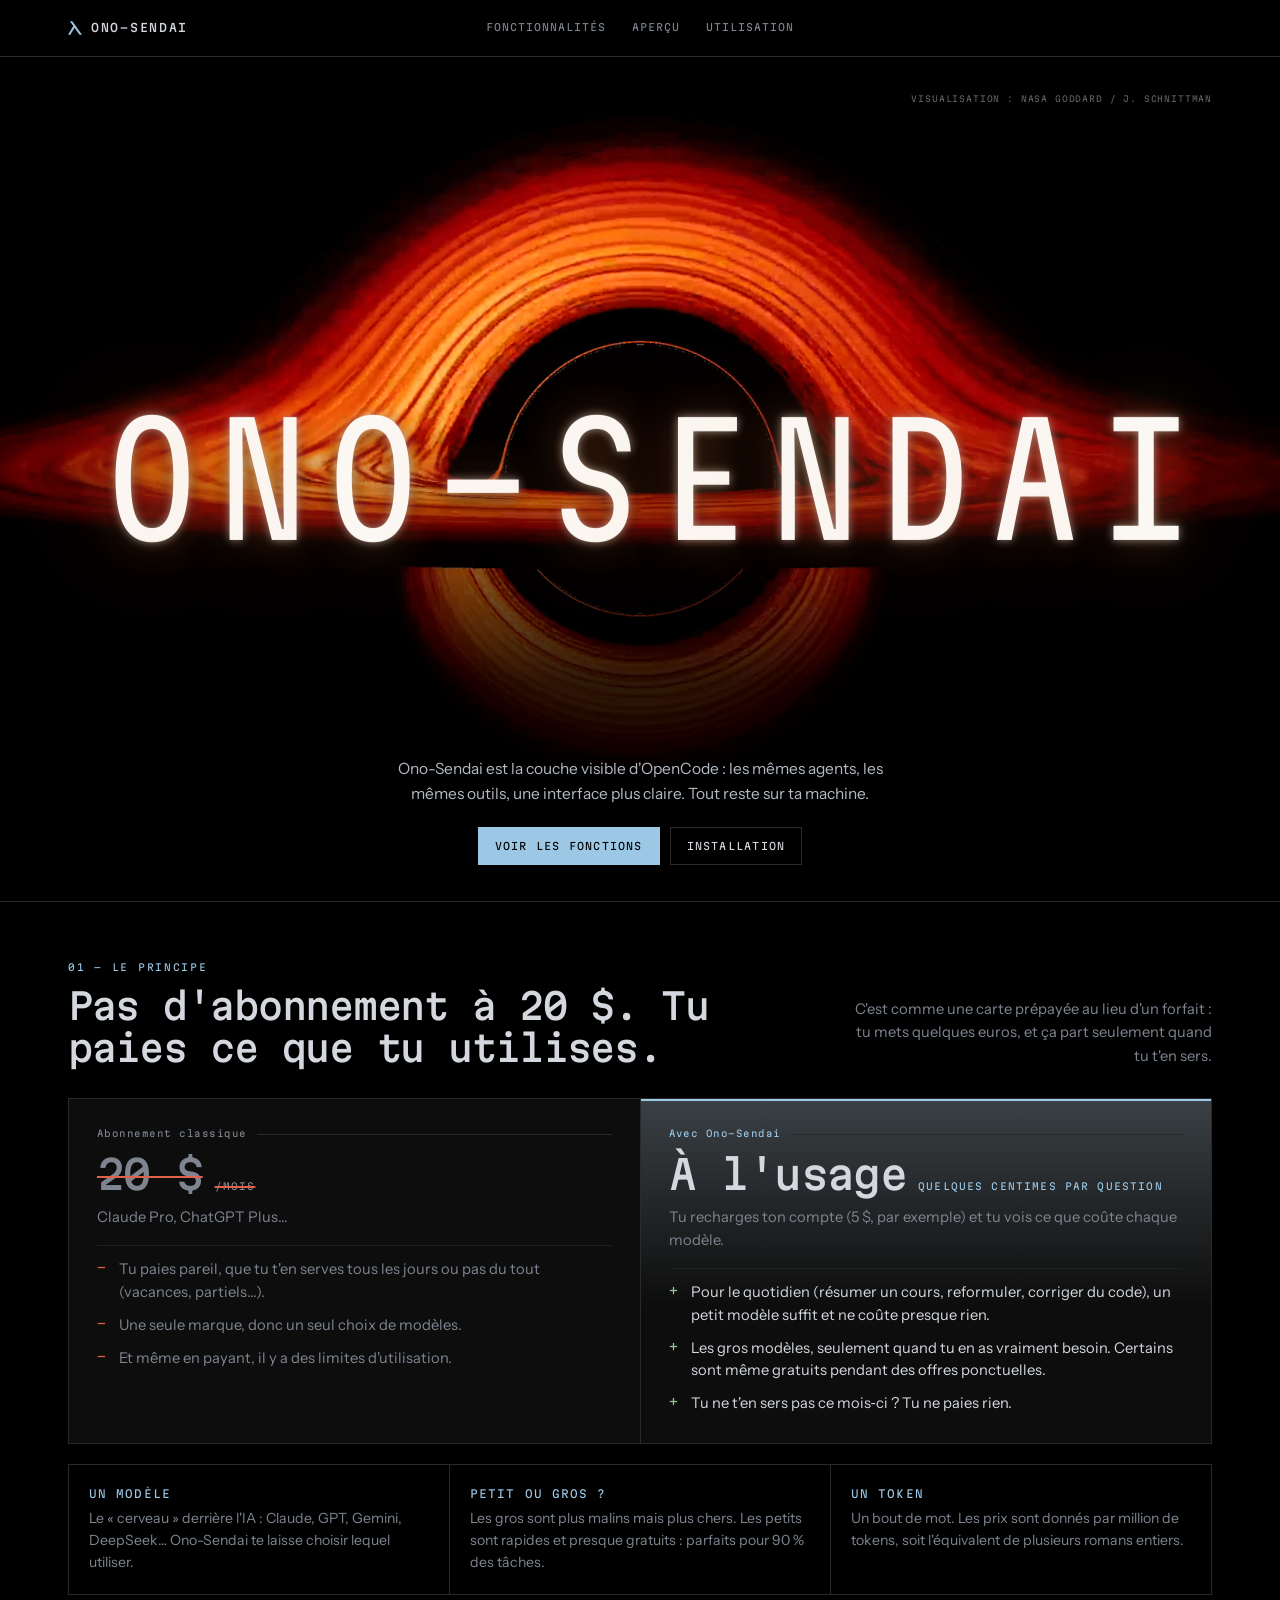
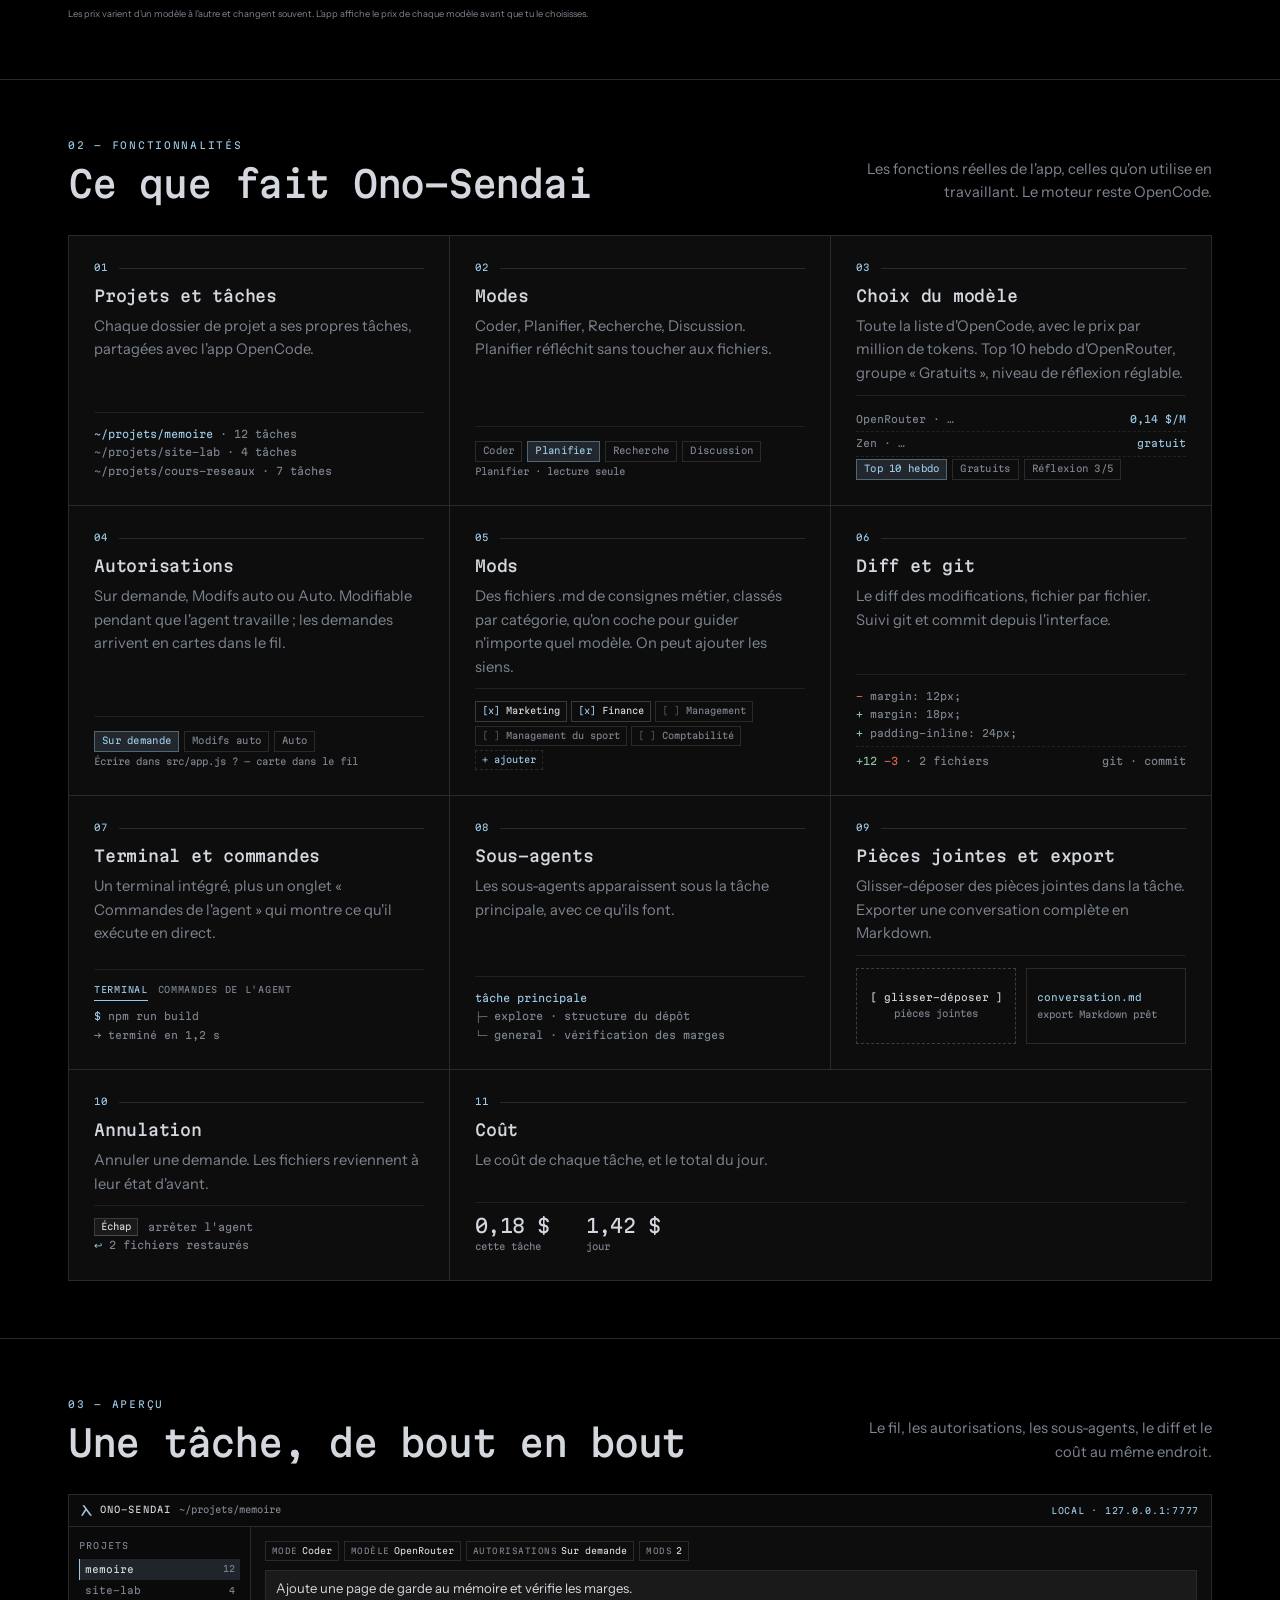
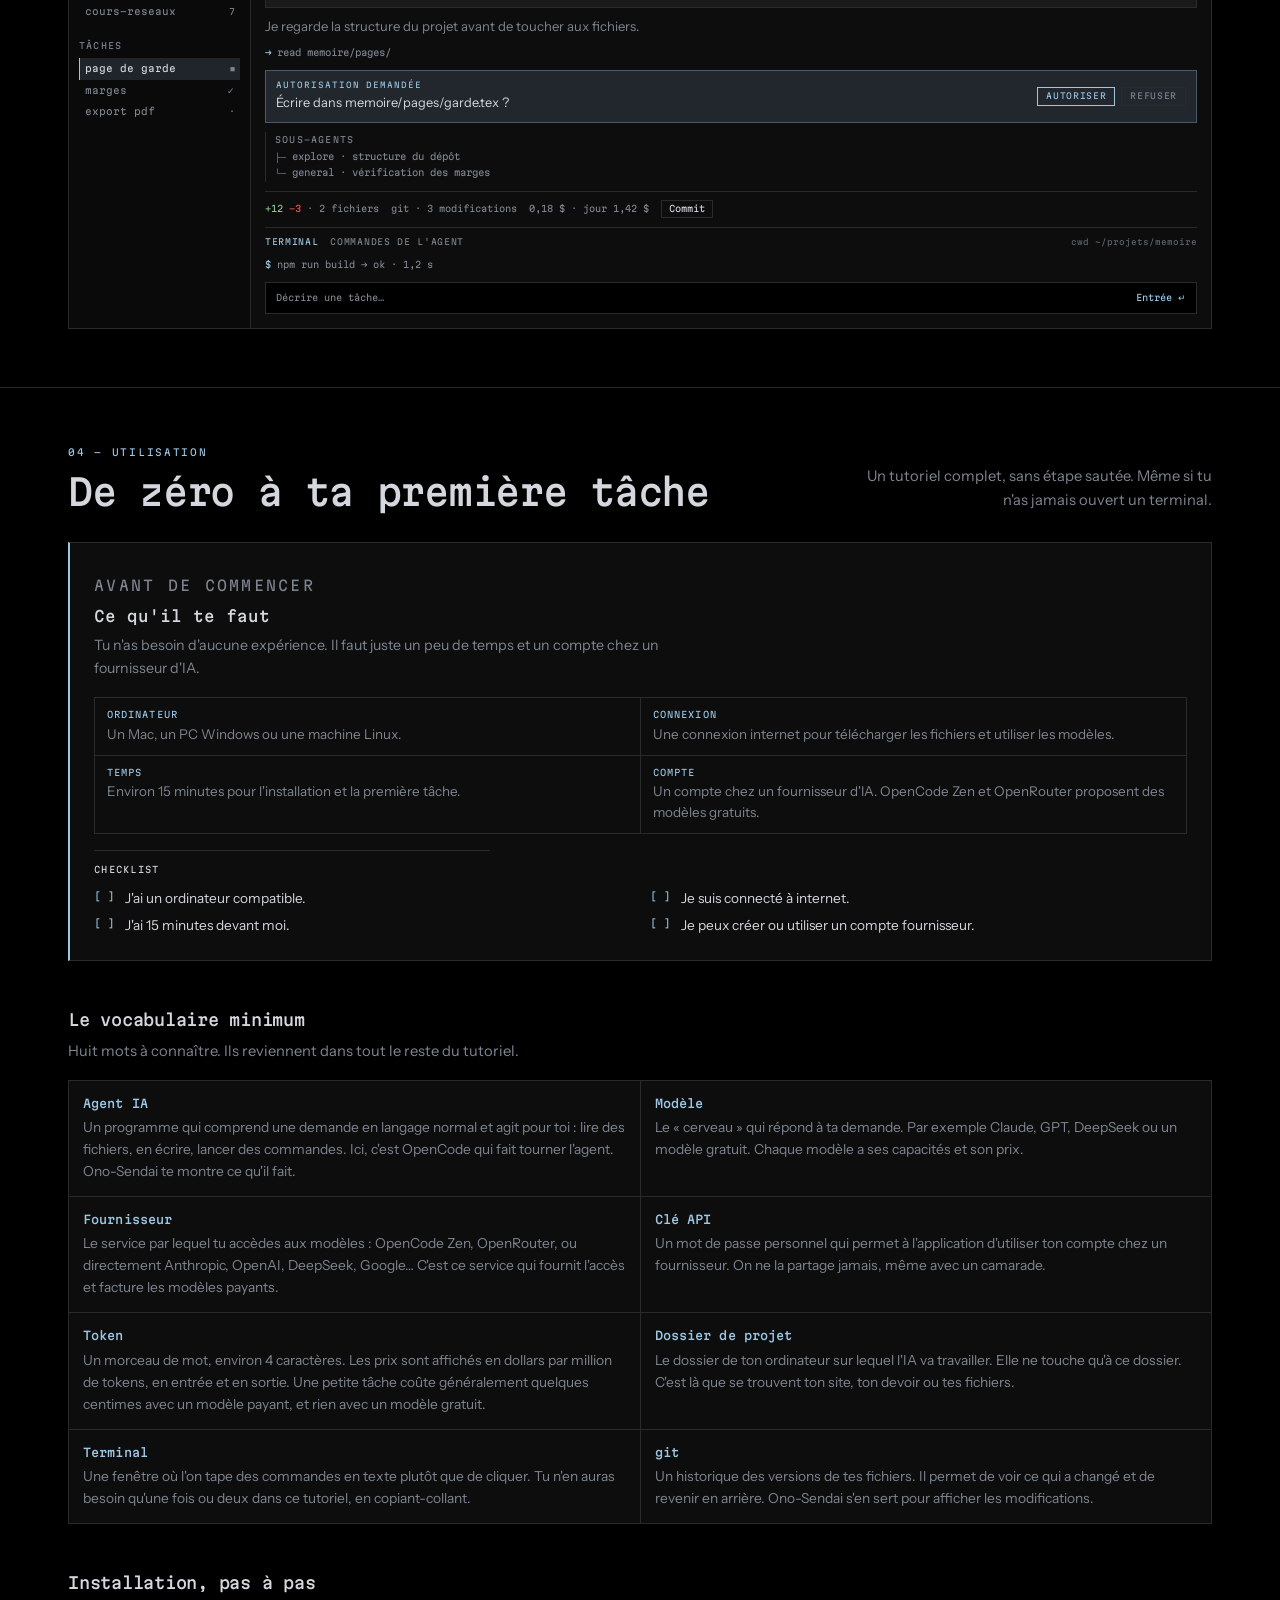
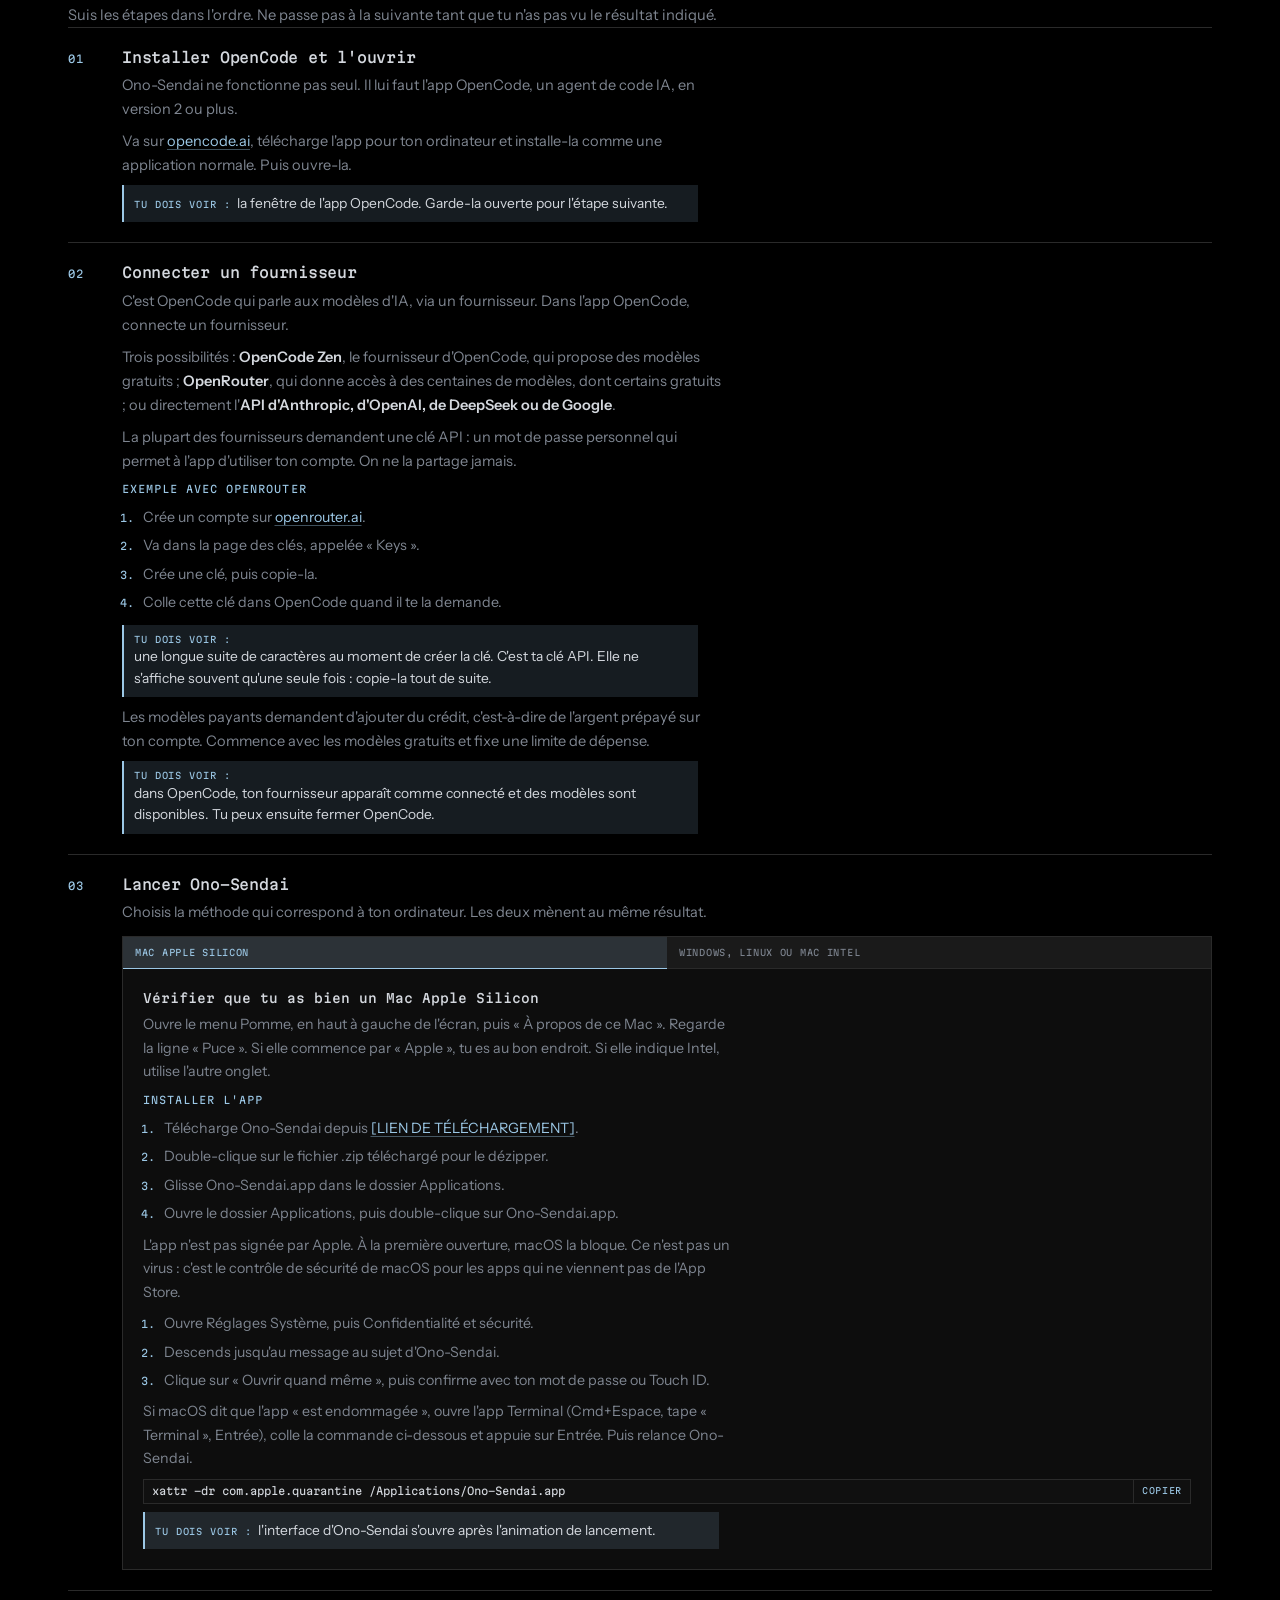
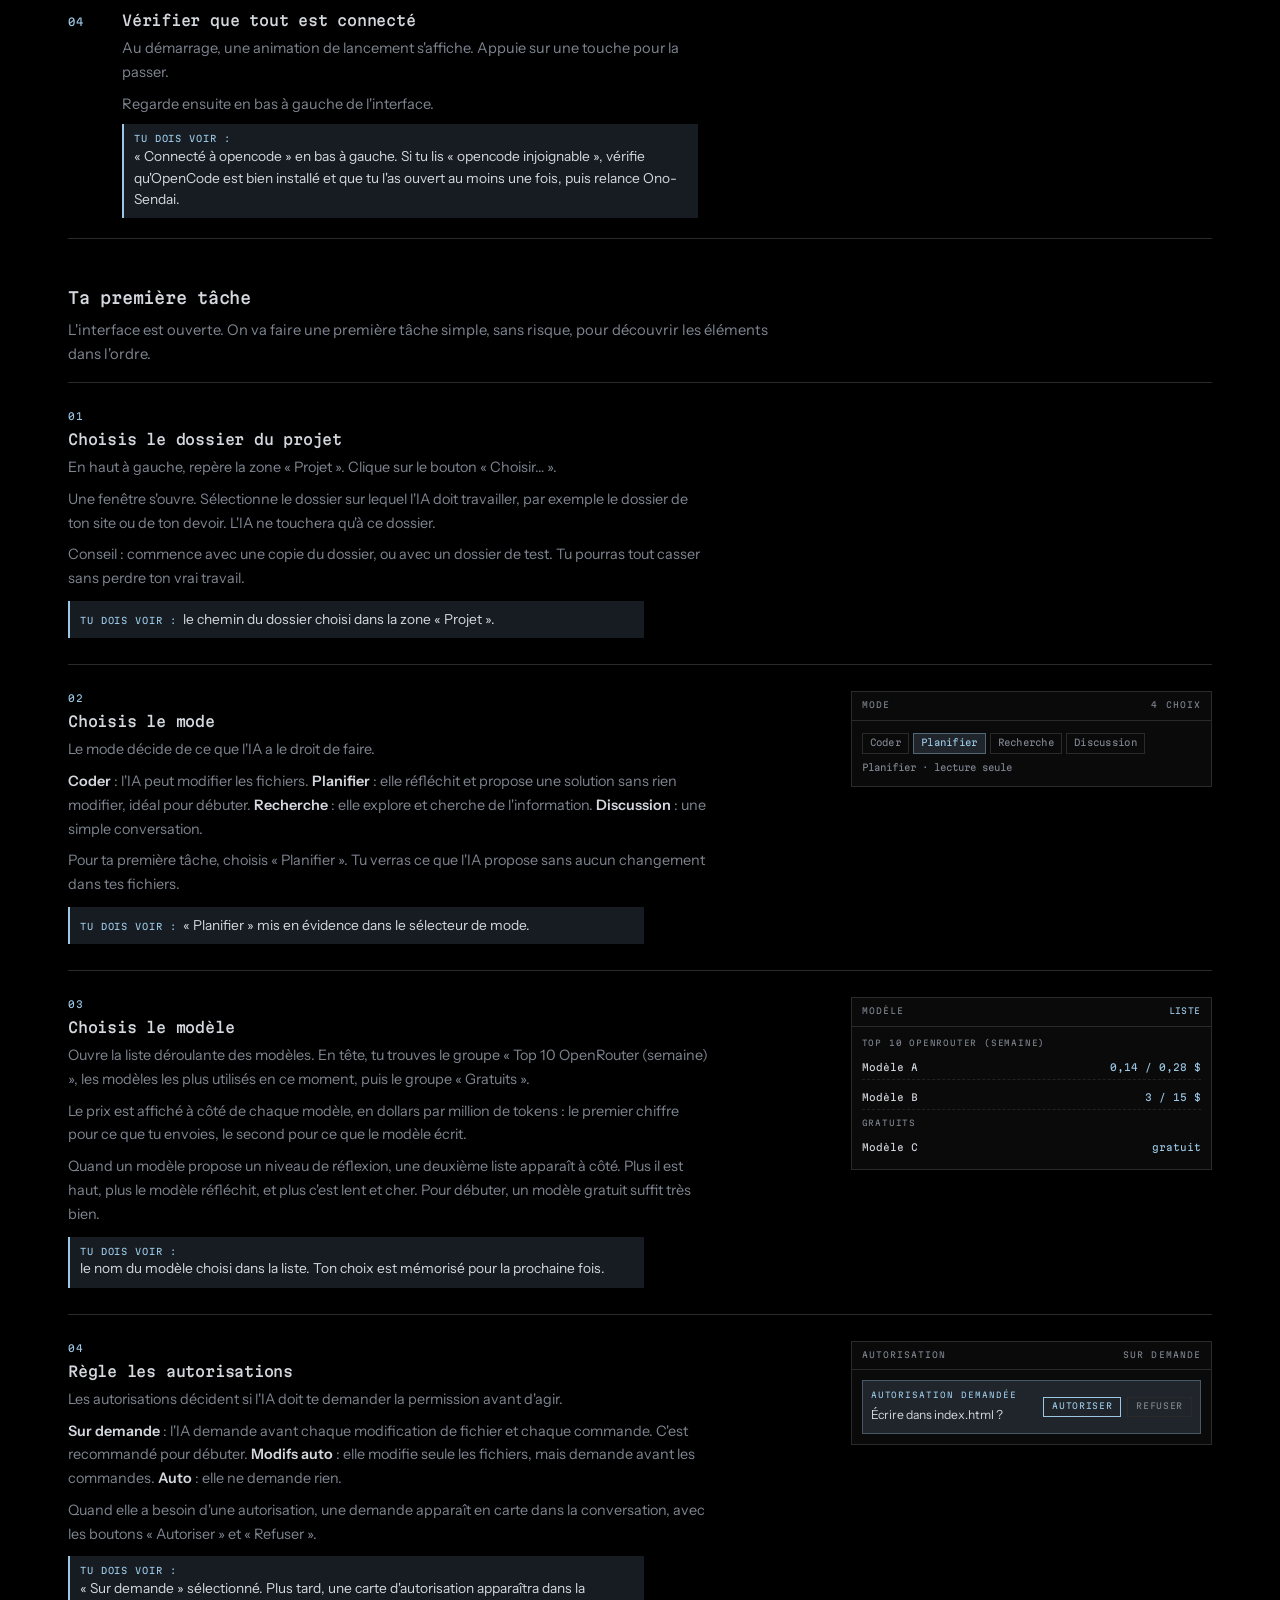
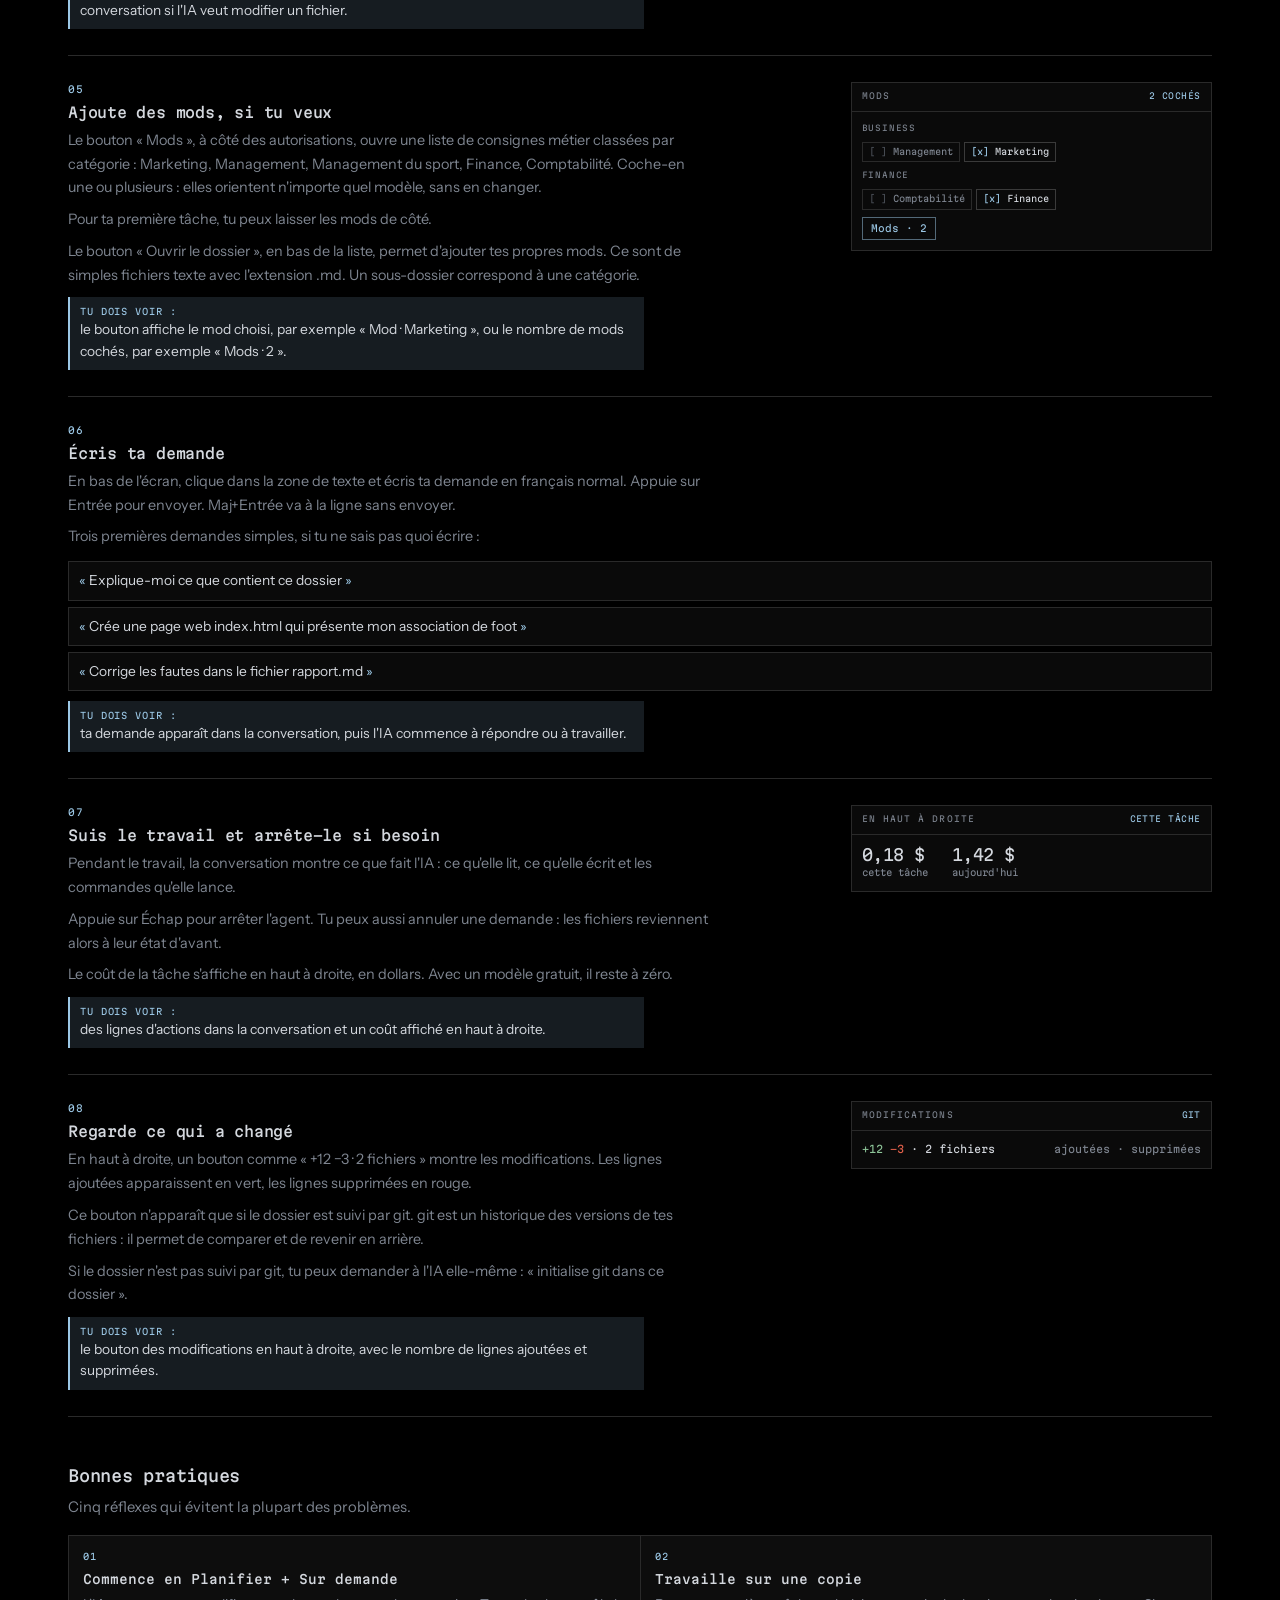
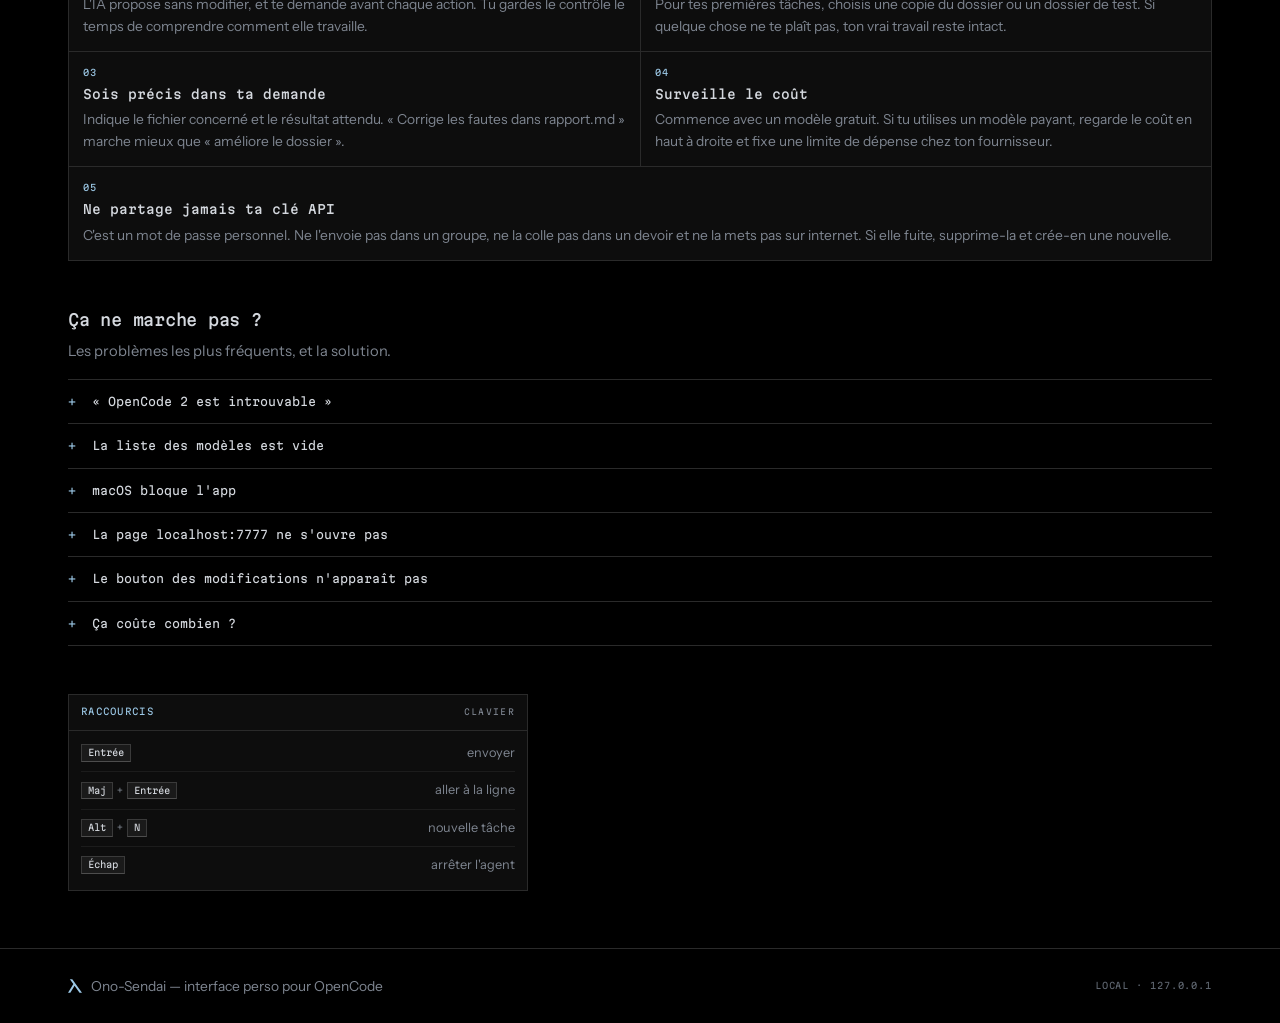
==== commit fd0fa18e: "Header : menu de nouveau centré Depuis le retrait de « Local · 127.0.0.1 », le menu passait à droite" ====
--- a/index.html
+++ b/index.html
@@ -86,12 +86,13 @@
     border-bottom:1px solid var(--line);
   }
   .header-inner{
-    display:flex;
+    display:grid;
+    grid-template-columns:1fr auto 1fr;
     align-items:center;
-    justify-content:space-between;
     gap:20px;
     height:56px;
   }
+  .header-inner .brand{justify-self:start}
   .brand{
     display:inline-flex;
     align-items:center;
@@ -919,6 +920,7 @@
     .shortcuts{position:static;max-width:440px}
   }
   @media (max-width:900px){
+    .header-inner{display:flex;justify-content:space-between}
     .feature-grid{grid-template-columns:repeat(2,minmax(0,1fr))}
   }
   @media (max-width:760px){
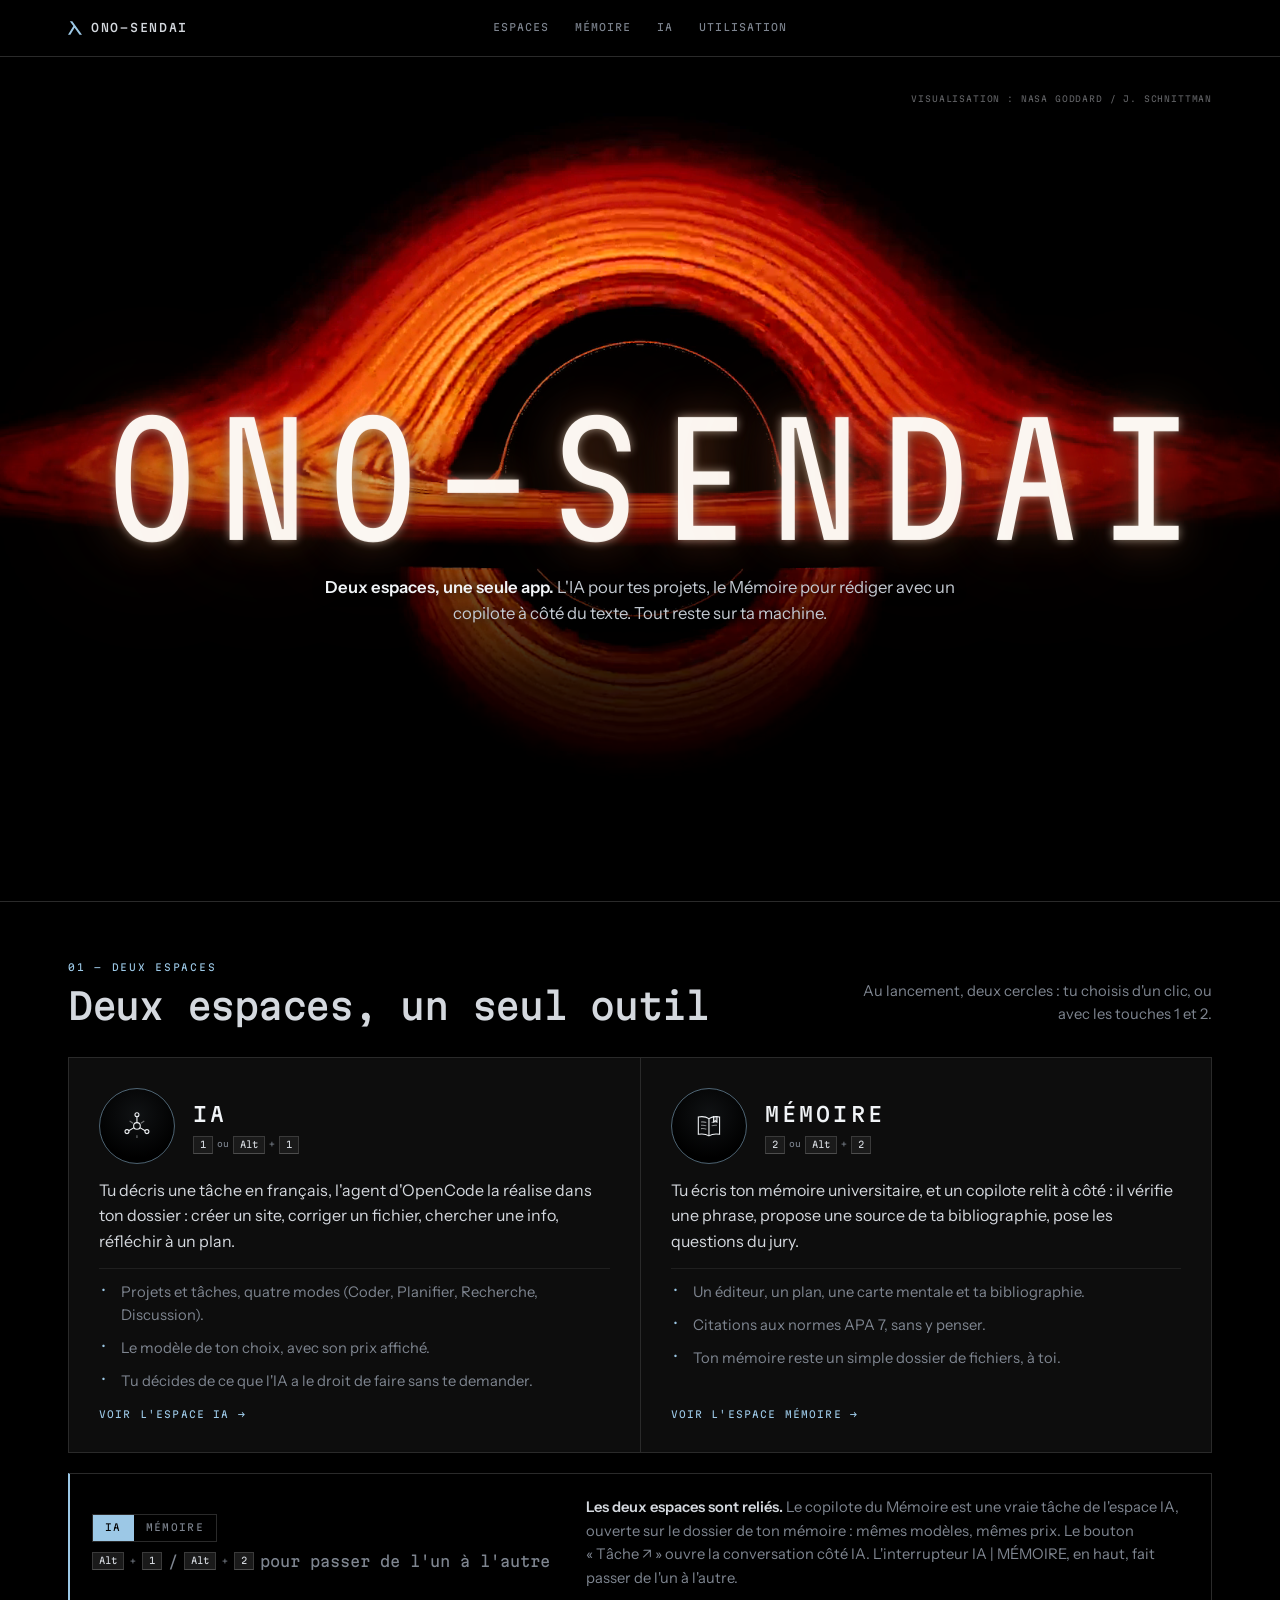
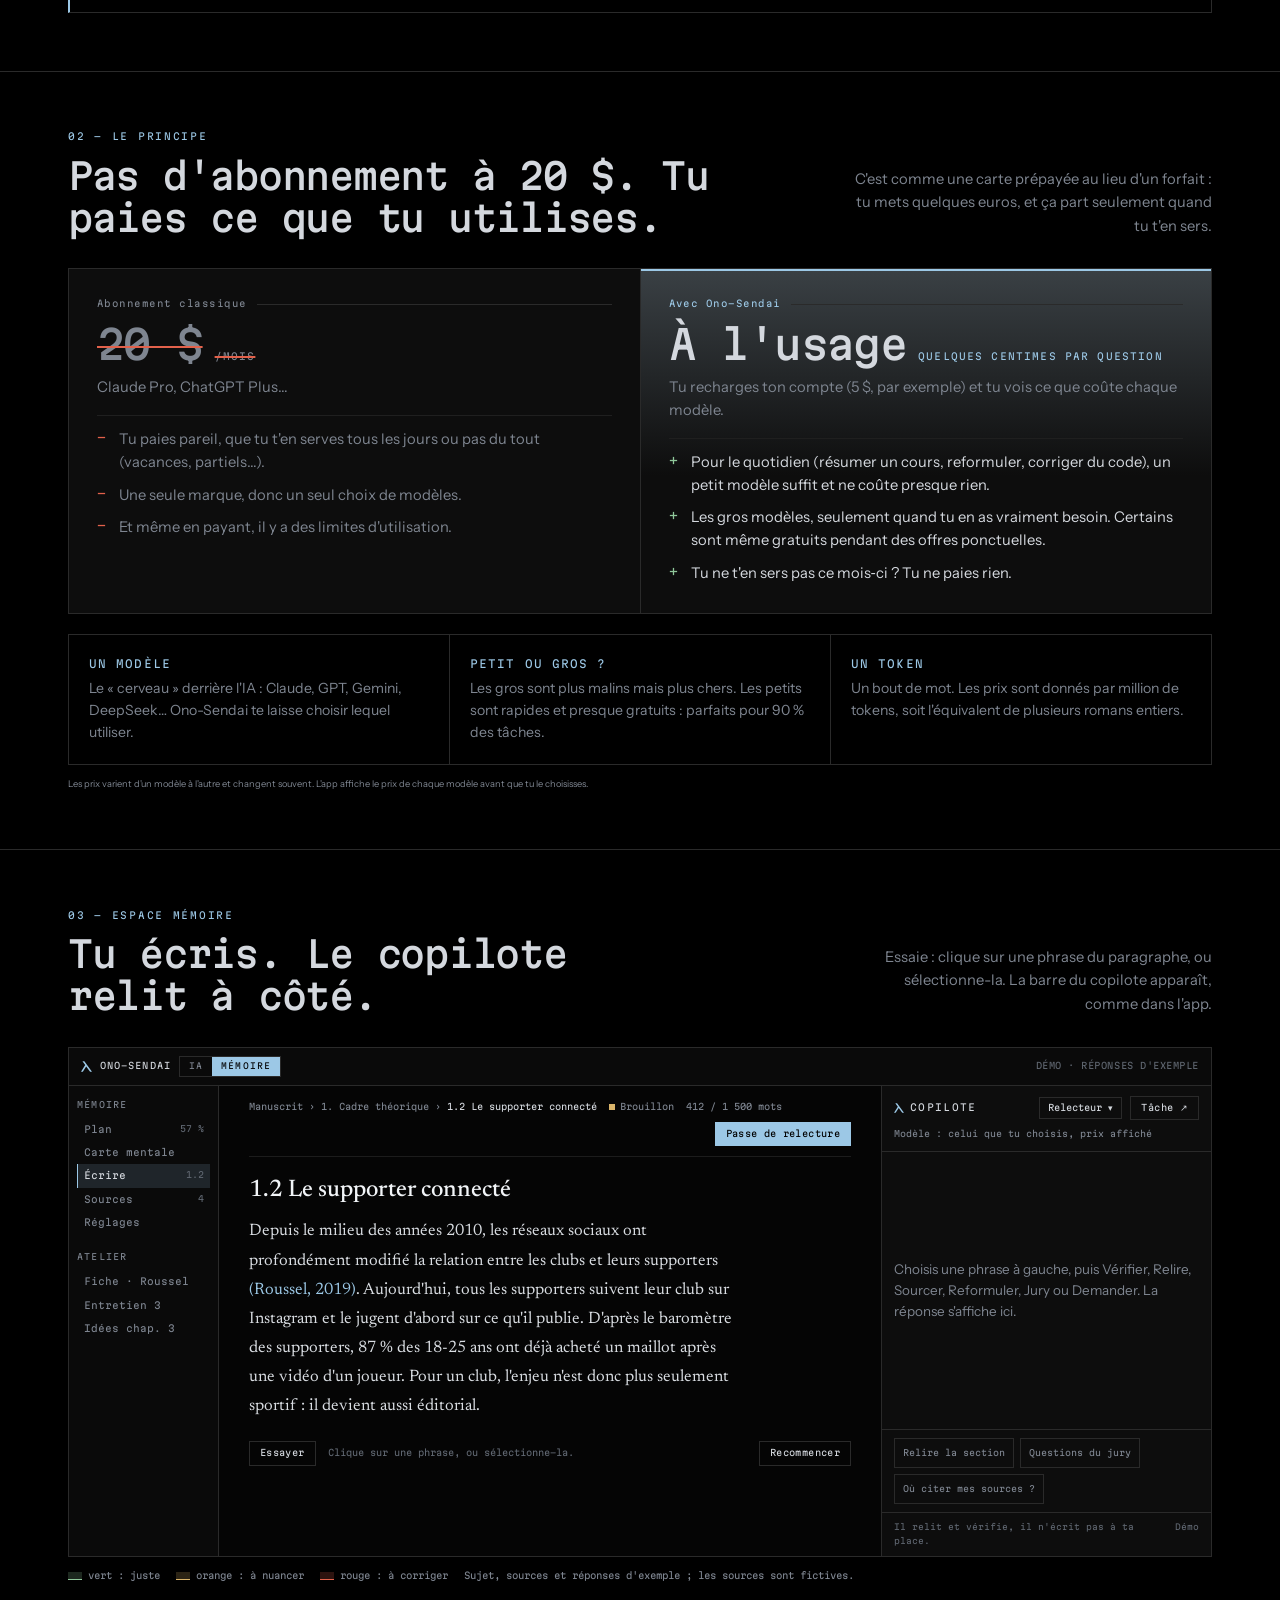
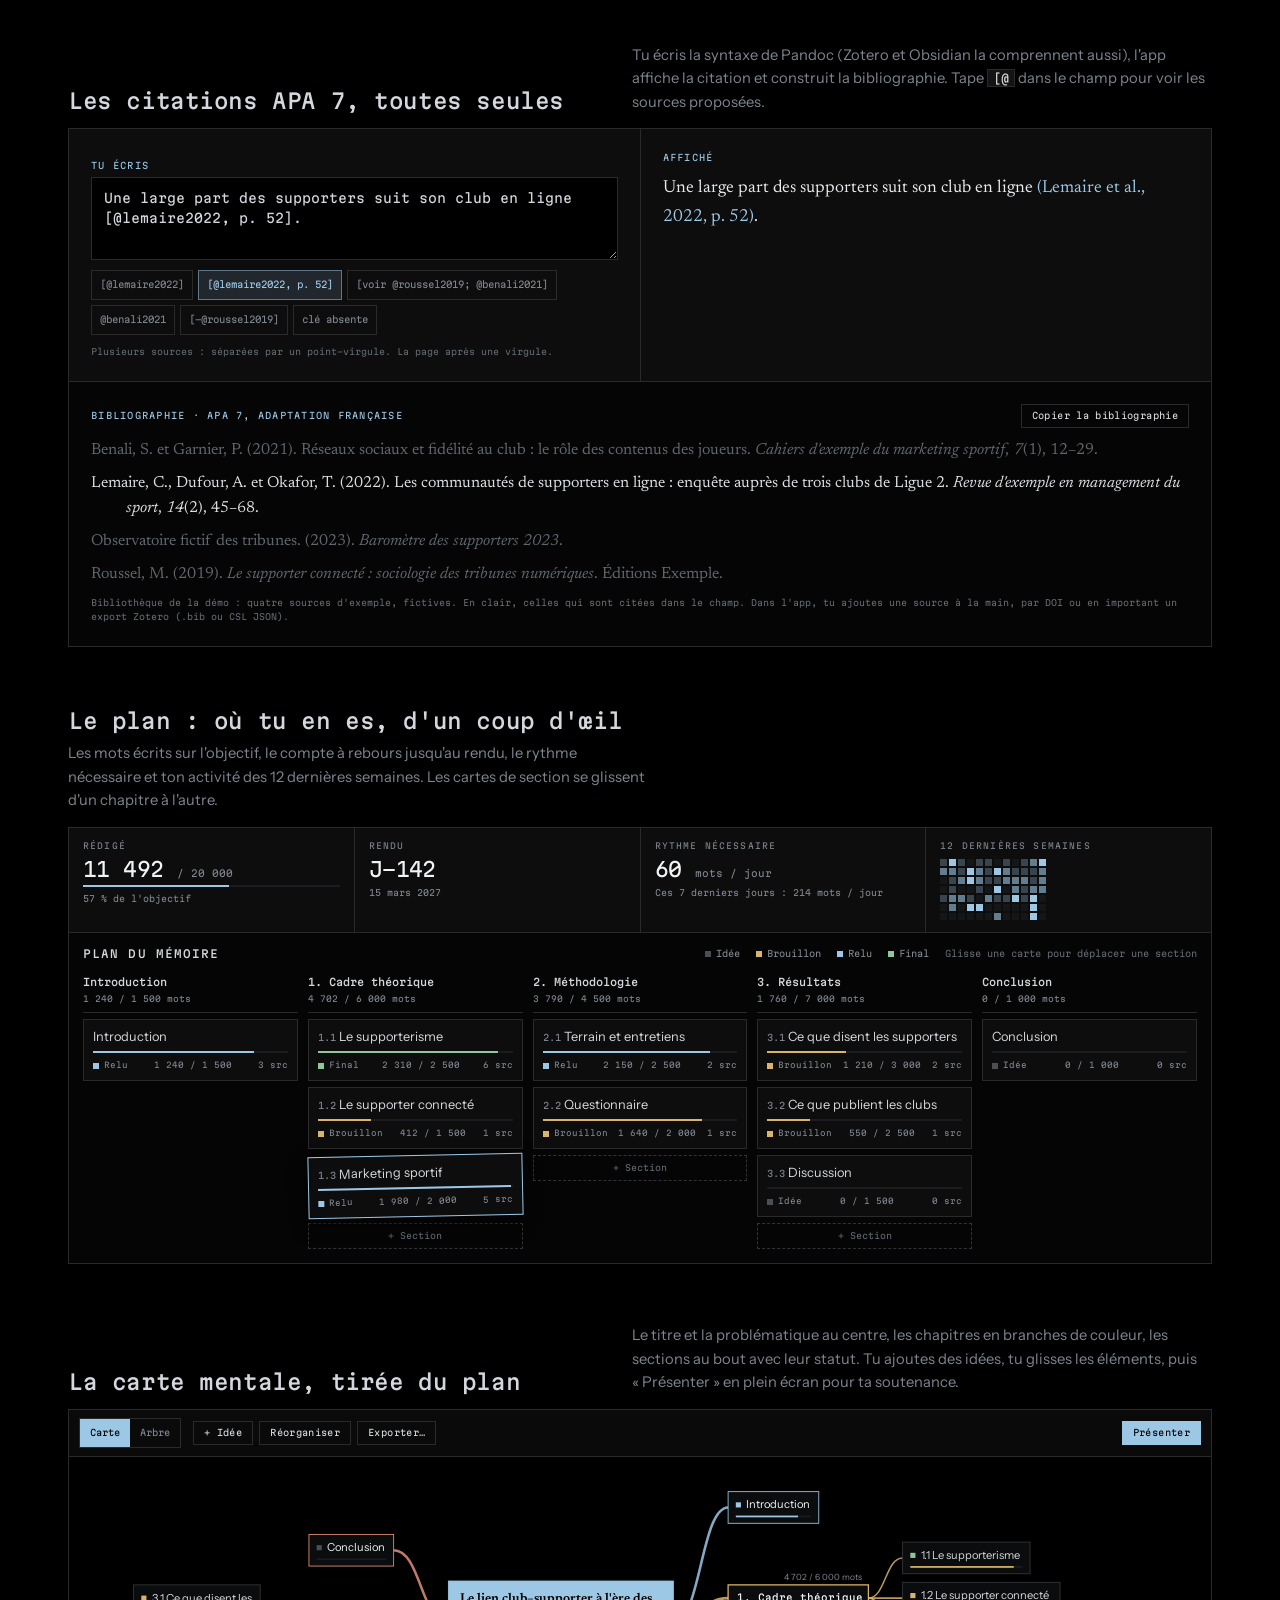
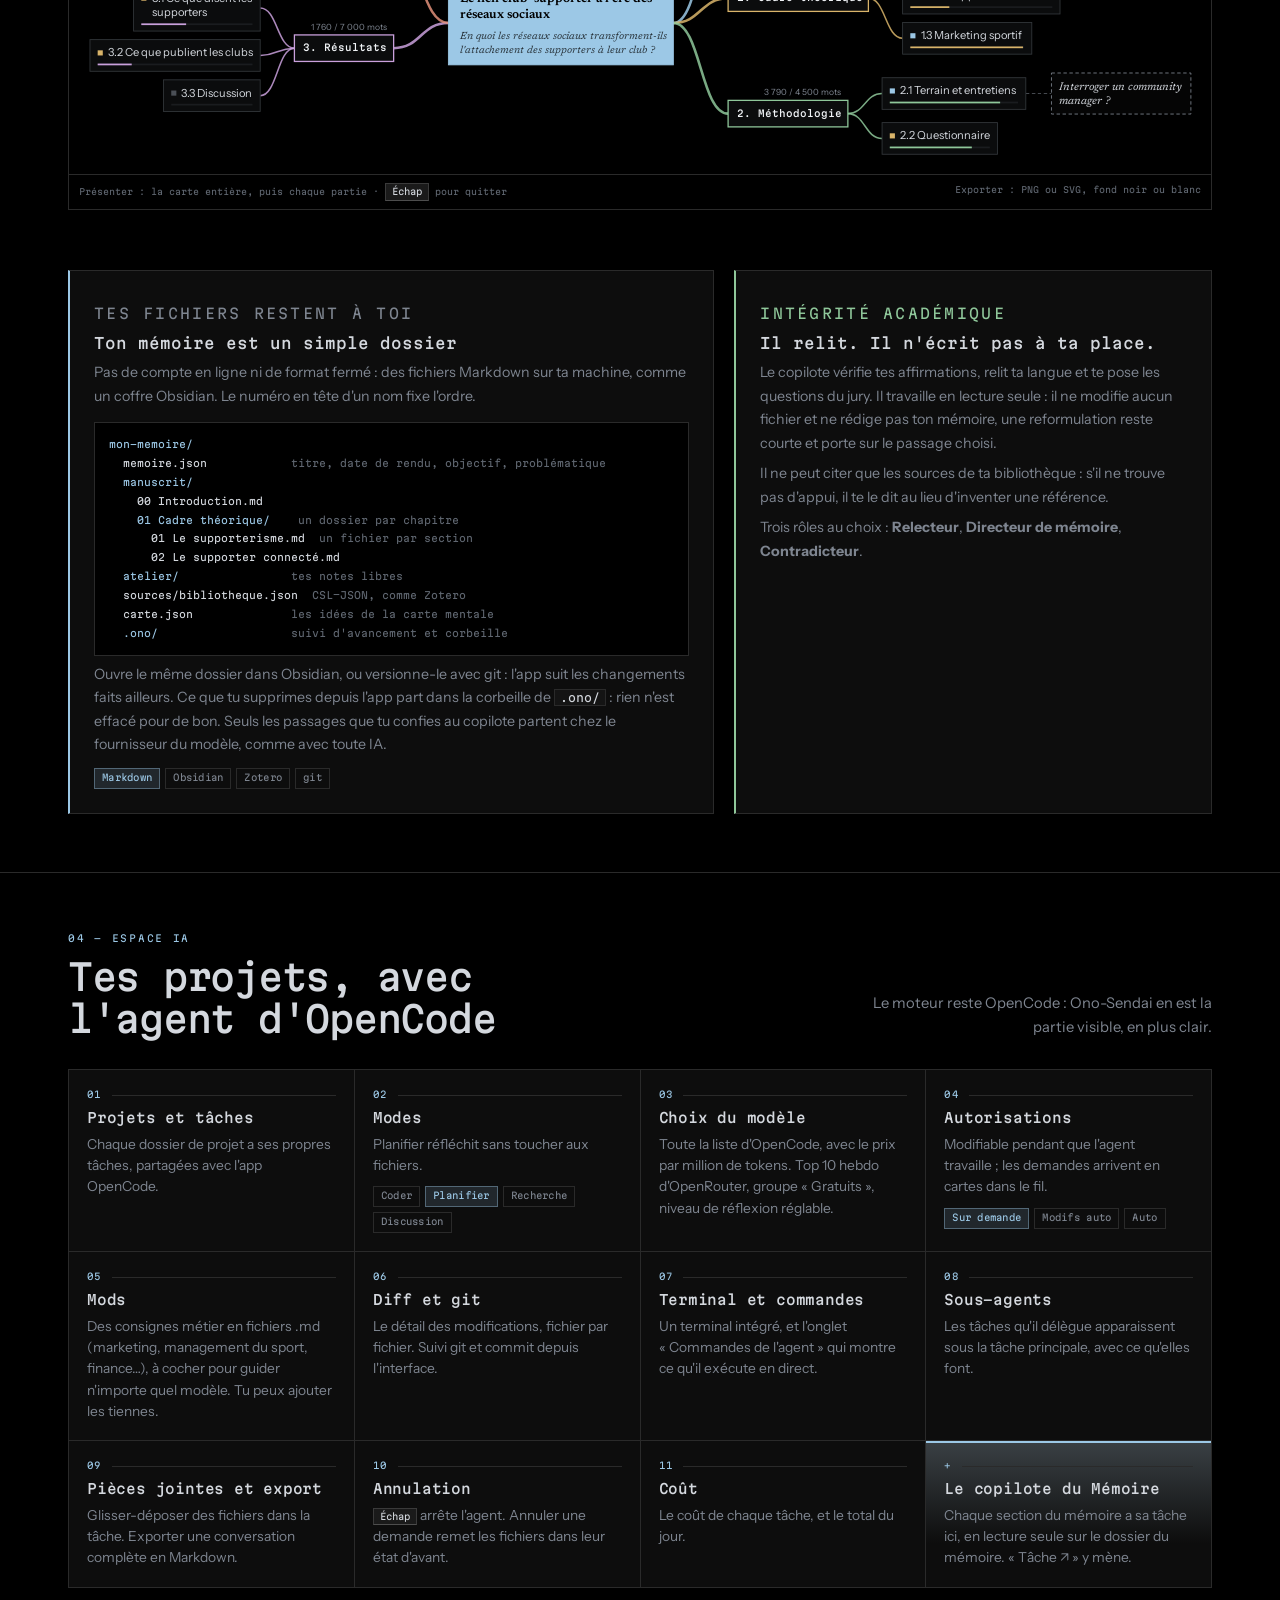
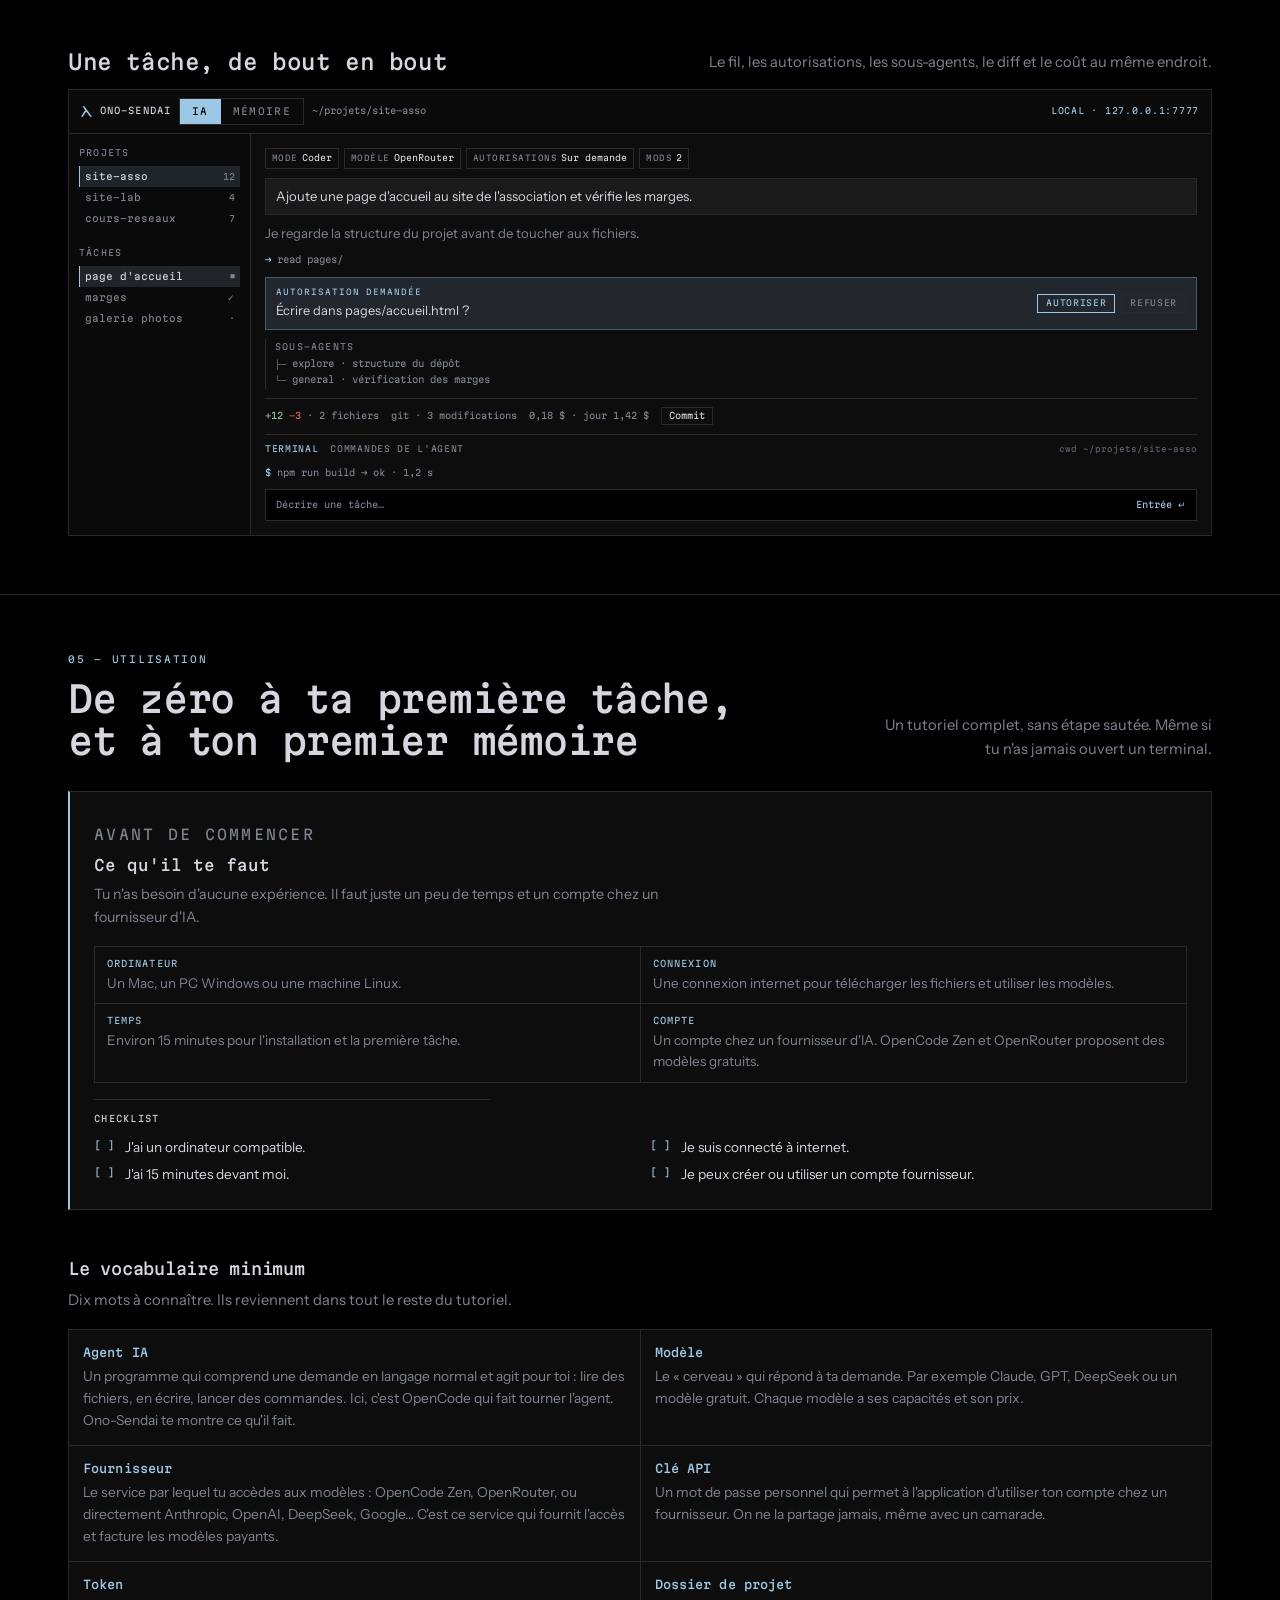
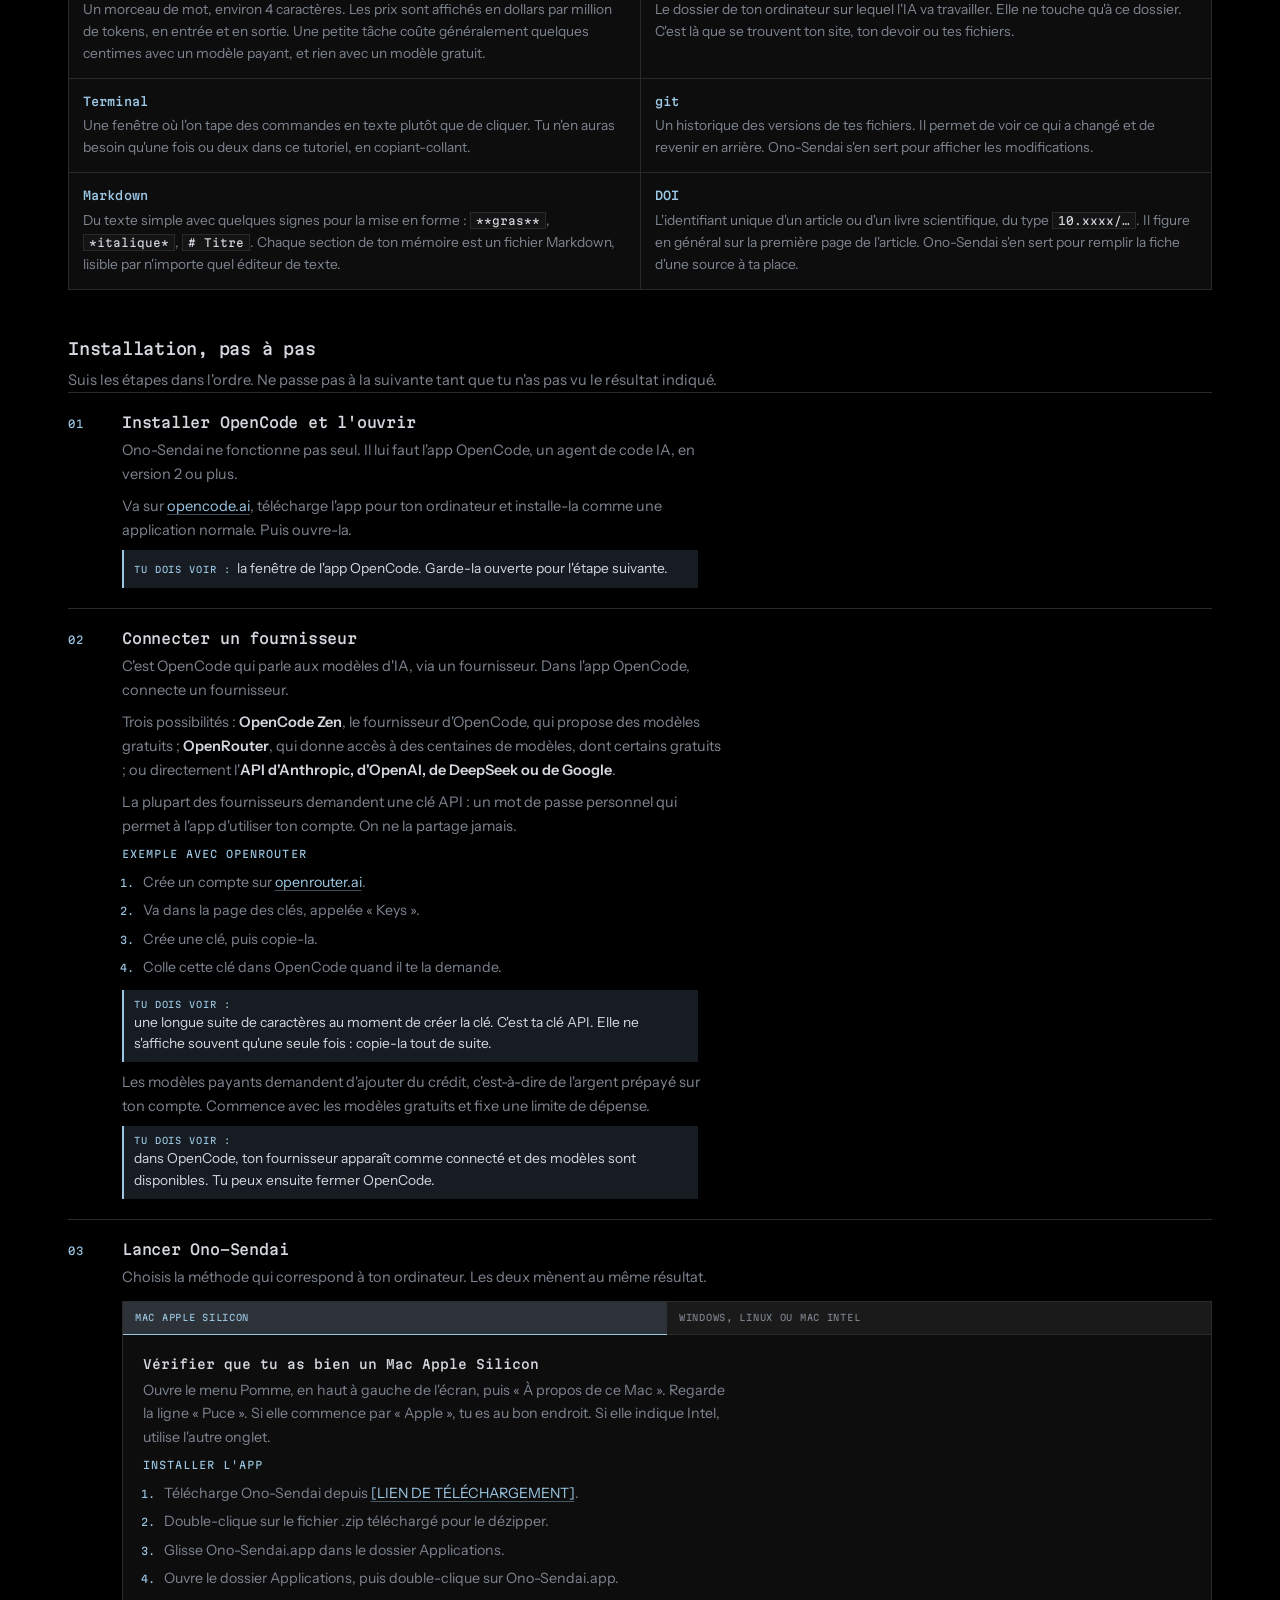
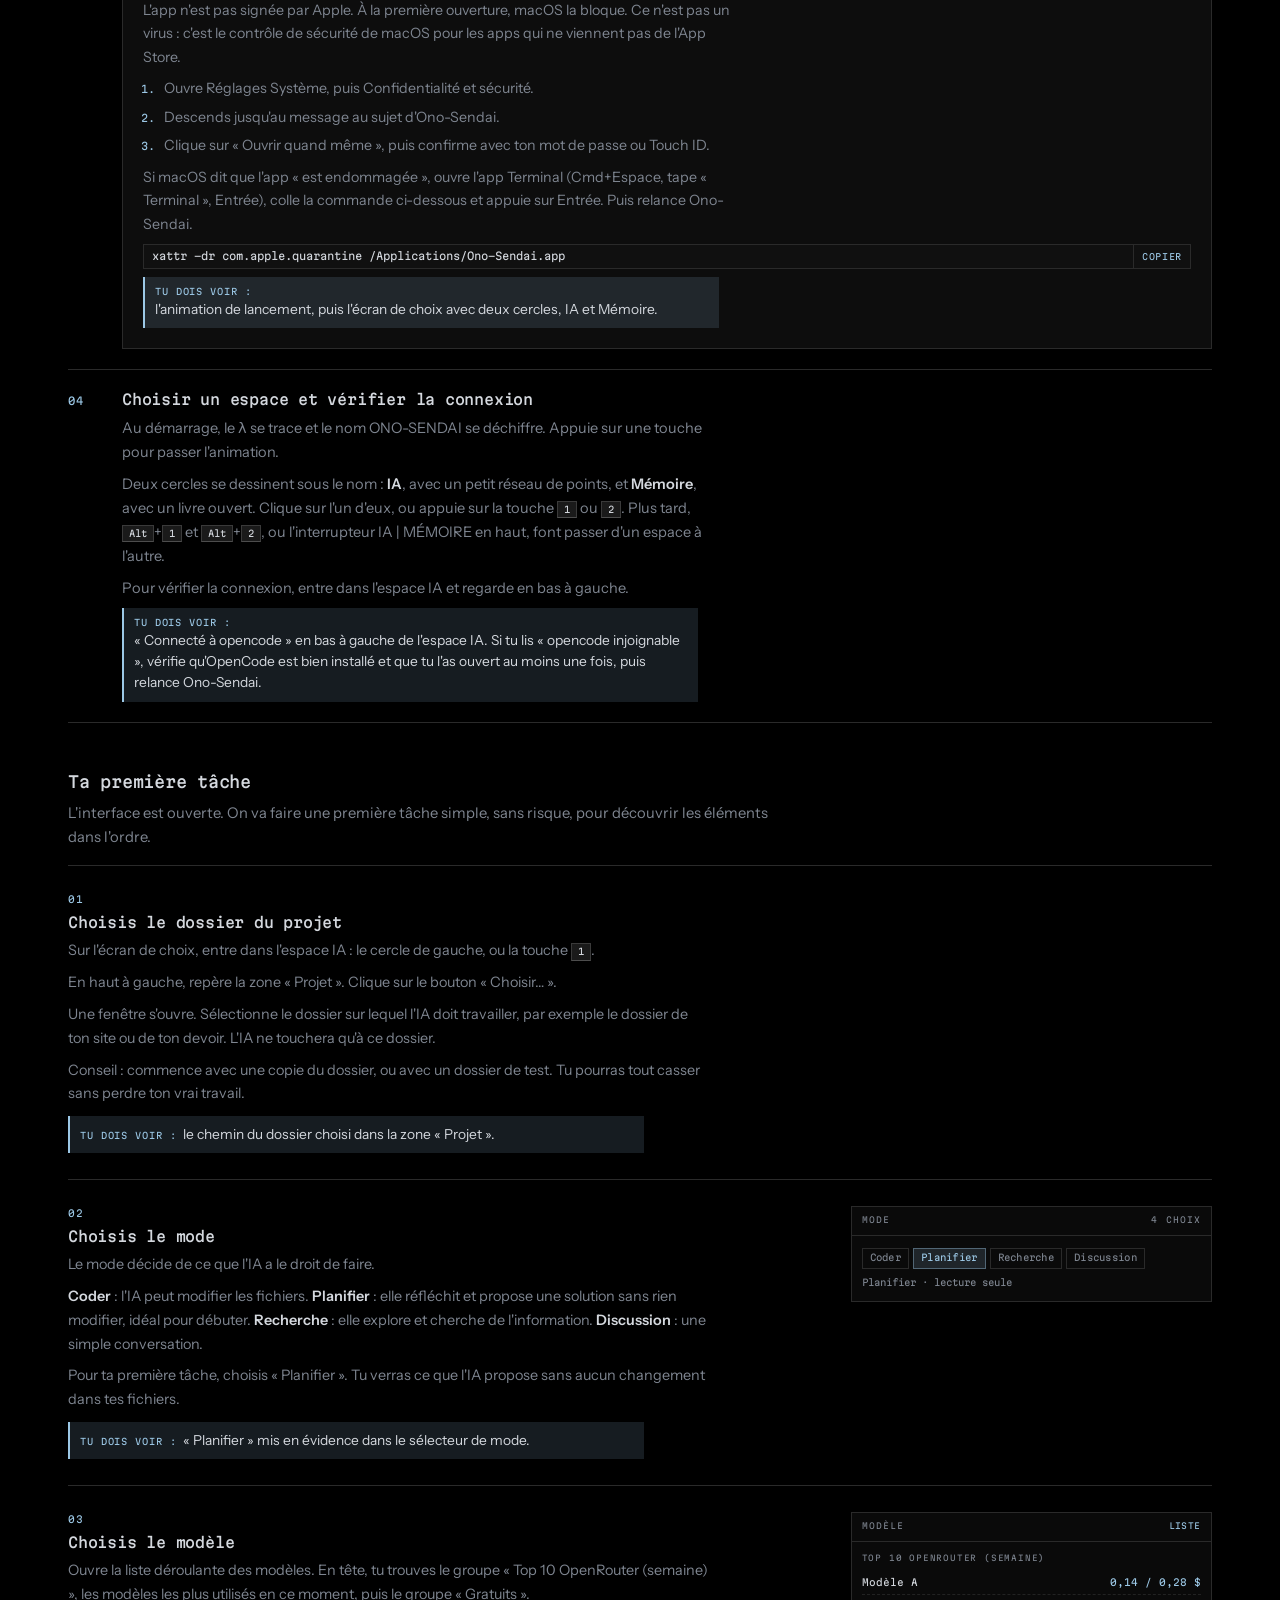
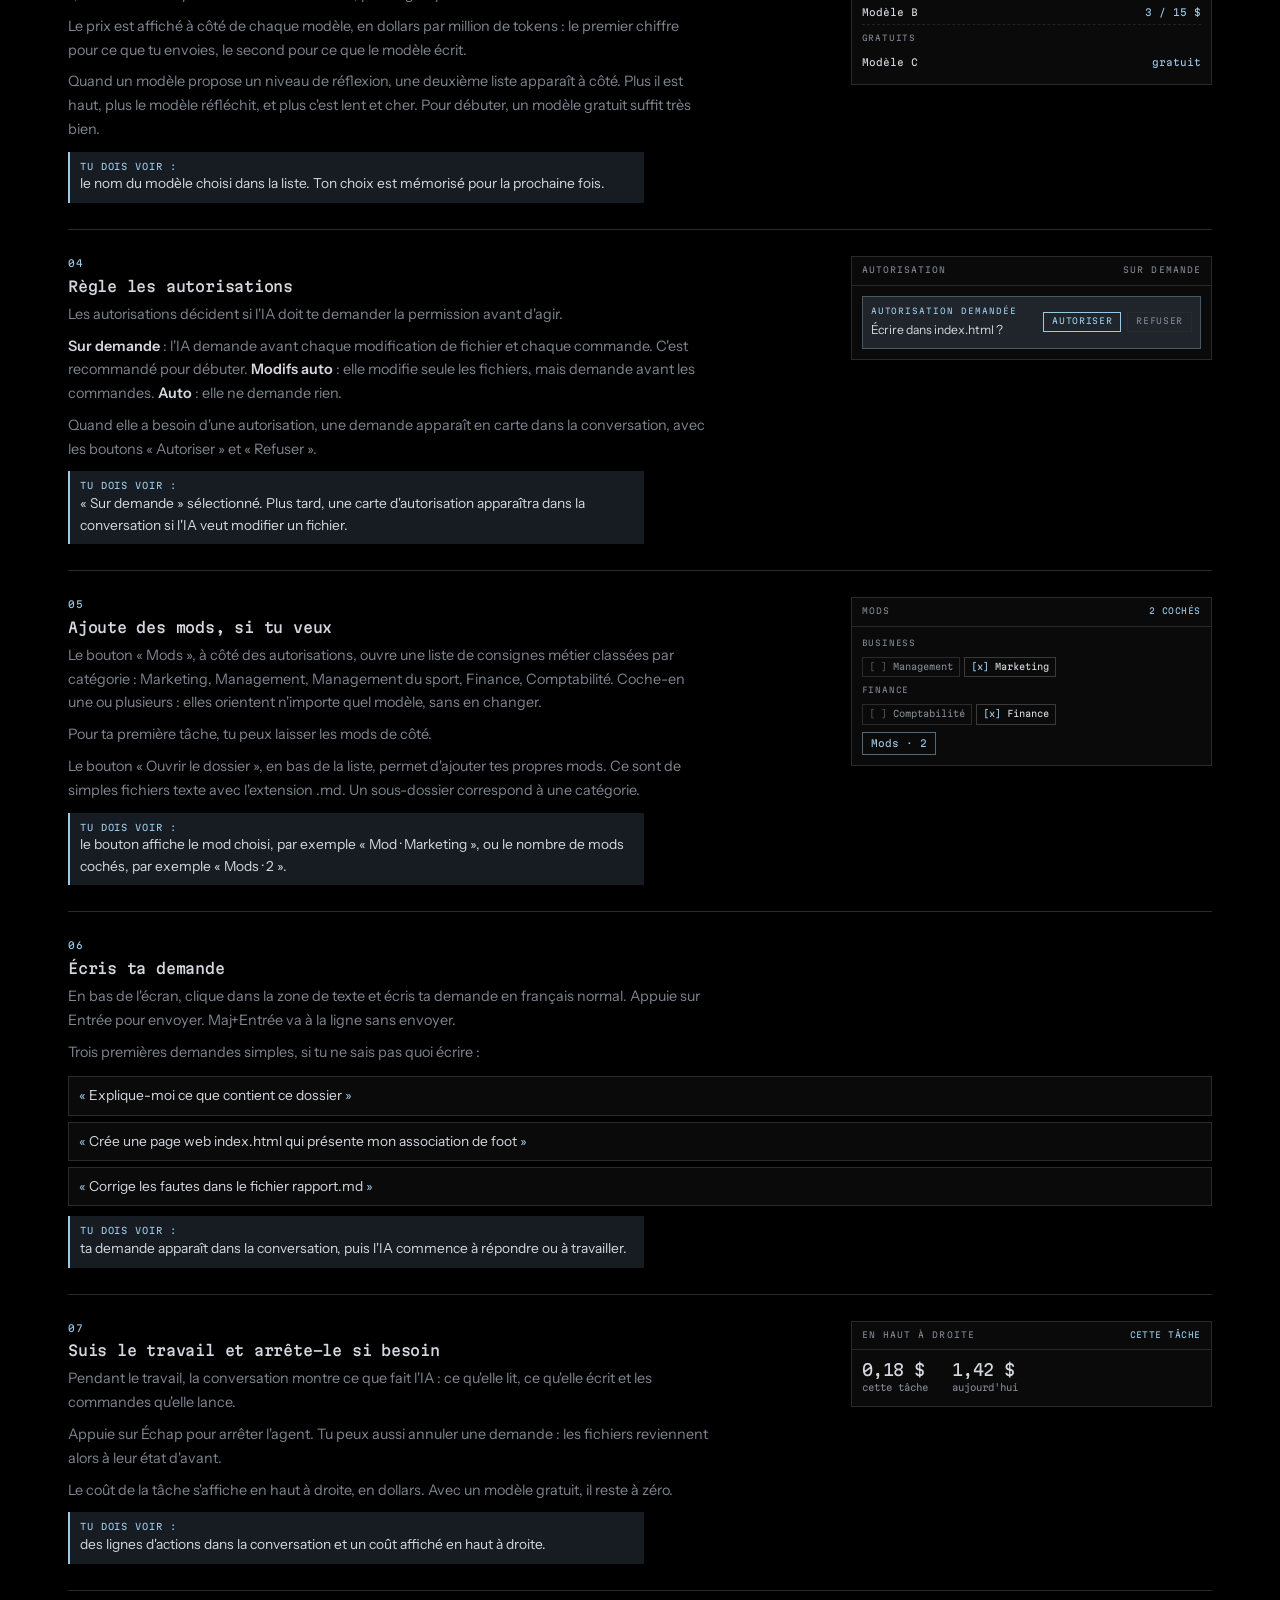
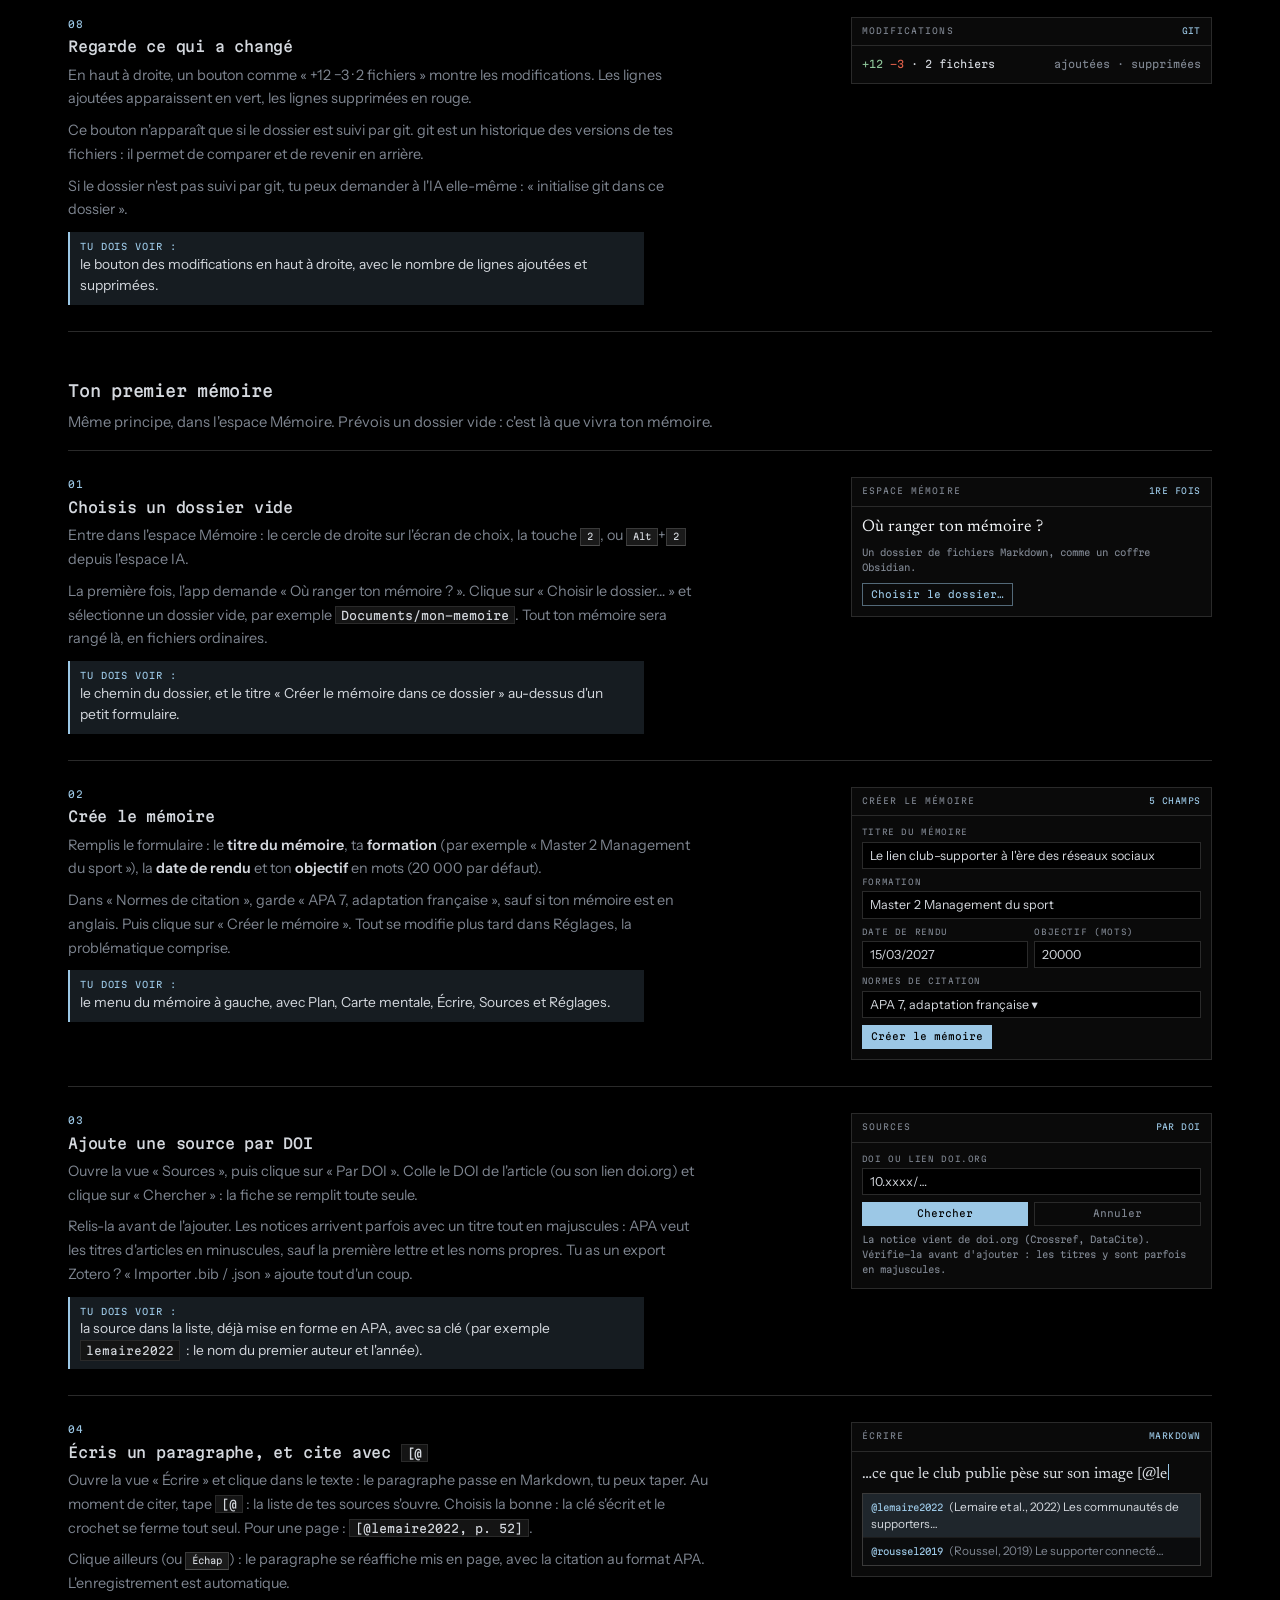
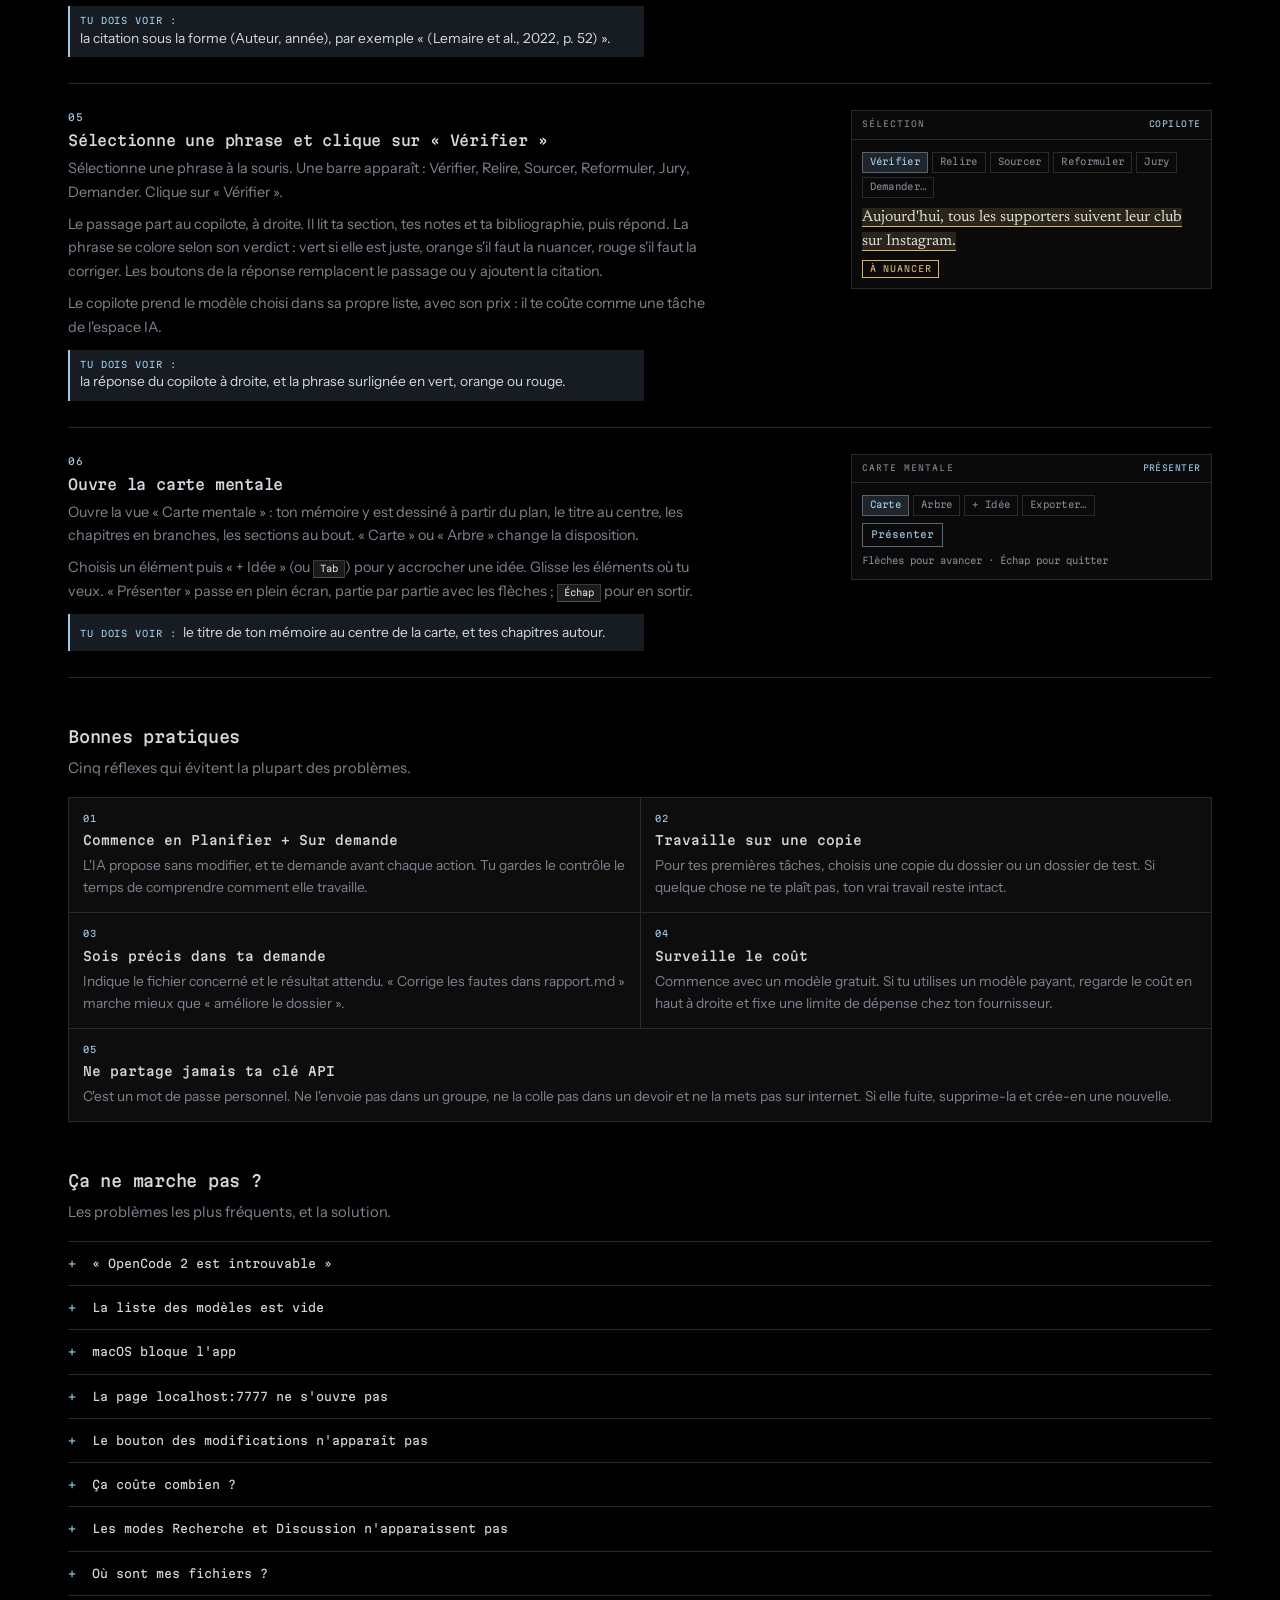
==== commit 13f36f36: "Landing v2 : deux espaces, IA et Mémoire - Hero : phrase « Deux espaces, une seule app » sous le tit" ====
--- a/index.html
+++ b/index.html
@@ -4,12 +4,13 @@
 <meta charset="utf-8">
 <meta name="viewport" content="width=device-width, initial-scale=1">
 <title>Ono-Sendai</title>
-<meta name="description" content="Ono-Sendai : une interface perso pour OpenCode. Projets, modes, modèles, autorisations et mods, en local sur 127.0.0.1.">
+<meta name="description" content="Ono-Sendai : deux espaces dans une seule app. L'espace IA pour tes projets avec OpenCode, l'espace Mémoire pour rédiger ton mémoire avec un copilote qui relit, vérifie et cite en APA 7. Tout reste sur ta machine.">
 <meta name="color-scheme" content="dark">
 <meta name="theme-color" content="#000000">
+<script>document.documentElement.classList.add('js')</script>
 <link rel="preconnect" href="https://fonts.googleapis.com">
 <link rel="preconnect" href="https://fonts.gstatic.com" crossorigin>
-<link href="https://fonts.googleapis.com/css2?family=Instrument+Sans:ital,wght@0,400..700;1,400..600&family=Martian+Mono:wdth,wght@75..112.5,100..800&display=swap" rel="stylesheet">
+<link href="https://fonts.googleapis.com/css2?family=Instrument+Sans:ital,wght@0,400..700;1,400..600&family=Martian+Mono:wdth,wght@75..112.5,100..800&family=Newsreader:ital,opsz,wght@0,6..72,400..600;1,6..72,400&display=swap" rel="stylesheet">
 <style>
   :root{
     --bg:#000000;
@@ -238,7 +239,16 @@
   }
 
 
-  .hero-copy{text-align:center}
+  /* la phrase suit le titre, lui-même calé sur le disque du trou noir */
+  .hero-copy{
+    position:absolute;
+    z-index:1;
+    left:0;
+    right:0;
+    top:calc(var(--disk-y,50%) + min(12vw,15rem) * .45 + clamp(14px,2vw,26px));
+    padding-inline:clamp(16px,4vw,48px);
+    text-align:center;
+  }
   .hero-desc{
     max-width:52ch;
     margin-inline:auto;
@@ -946,7 +956,7 @@
     .brand{font-size:.64rem;letter-spacing:.1em}
   }
   @media (max-width:430px){
-    .nav a[href="#apercu"]{display:none}
+    .nav a[href="#espaces"]{display:none}
   }
   @media (max-width:350px){
     .nav a[href="#utilisation"]{display:none}
@@ -1510,6 +1520,524 @@
       padding:14px;
     }
   }
+
+  /* ---------- les deux cercles (repris de l'écran de choix de l'app) ---------- */
+  .orb-ring{
+    position:relative;
+    display:grid;
+    place-items:center;
+    width:clamp(80px,8vw,104px);
+    aspect-ratio:1;
+    border-radius:50%;
+    color:var(--muted);
+    background:radial-gradient(circle at 50% 35%,#101214,#000 70%);
+    transition:color .3s,box-shadow .3s,transform .3s;
+  }
+  .orb-line{position:absolute;inset:0;width:100%;height:100%;transform:rotate(-90deg);overflow:visible}
+  .orb-line circle{fill:none;stroke:#3a3a3a;stroke-width:1;vector-effect:non-scaling-stroke;transition:stroke .3s}
+  .orb-logo{width:42%;height:auto}
+  .orb-ring kbd{
+    position:absolute;
+    right:4%;
+    top:4%;
+    display:grid;
+    place-items:center;
+    width:18px;
+    height:18px;
+    padding:0;
+    border-radius:50%;
+    border:1px solid #3a3a3a;
+    background:#000;
+    font-size:.5rem;
+    color:#5f6670;
+  }
+  .orb-static .orb-logo [fill="currentColor"]{fill-opacity:.25}
+  .hero-lede{
+    max-width:60ch;
+    margin-inline:auto;
+    font-size:clamp(1rem,1.3vw,1.14rem);
+    line-height:1.6;
+    color:#c3c9d1;
+    text-shadow:0 1px 12px rgba(0,0,0,.9);
+    /* arrive une fois les lettres du titre posées */
+    animation:ledeIn 1.1s cubic-bezier(.16,.8,.2,1) 1.7s both;
+  }
+  @keyframes ledeIn{
+    from{opacity:0;transform:translateY(12px);filter:blur(6px)}
+    to{opacity:1;transform:none;filter:blur(0)}
+  }
+  .hero-lede strong{font-weight:600;color:#f1f4f7}
+  /* ---------- deux espaces ---------- */
+  .duo{
+    display:grid;
+    grid-template-columns:repeat(2,minmax(0,1fr));
+    gap:1px;
+    background:var(--line);
+    border:1px solid var(--line);
+  }
+  .space{
+    display:flex;
+    flex-direction:column;
+    gap:14px;
+    min-width:0;
+    padding:clamp(18px,2.6vw,30px);
+    background:var(--surface);
+  }
+  .space-head{display:flex;align-items:center;gap:18px}
+  .space-head .orb-ring{width:76px;flex:none;color:#f1f4f7}
+  .space-head .orb-line circle{stroke:rgba(156,200,230,.5)}
+  .space-name{
+    font-family:var(--mono);
+    font-size:1.25rem;
+    font-weight:500;
+    letter-spacing:.16em;
+    text-transform:uppercase;
+    color:#f1f4f7;
+  }
+  .space-key{display:flex;align-items:center;gap:4px;margin-top:6px}
+  .space-lede{font-size:1rem;line-height:1.6;color:var(--text);max-width:48ch}
+  .space .plan-list{margin-top:0}
+  .space .plan-list li{color:var(--muted)}
+  .space .plan-list li::before{content:"·";color:var(--accent)}
+  .space-link{
+    margin-top:auto;
+    align-self:flex-start;
+    font-family:var(--mono);
+    font-size:.6rem;
+    letter-spacing:.12em;
+    text-transform:uppercase;
+  }
+  .bridge{
+    display:grid;
+    grid-template-columns:auto minmax(0,1fr);
+    align-items:center;
+    gap:clamp(16px,3vw,36px);
+    margin-top:clamp(14px,1.8vw,20px);
+    padding:clamp(16px,2.2vw,22px);
+    border:1px solid var(--line);
+    border-left:2px solid var(--accent);
+    background:#000;
+  }
+  .bridge p{font-size:.92rem;line-height:1.6;color:var(--muted);max-width:80ch}
+  .bridge p strong{color:var(--text);font-weight:600}
+  .switch-mock{
+    display:inline-flex;
+    border:1px solid var(--line);
+    font-family:var(--mono);
+    font-size:.6rem;
+    letter-spacing:.14em;
+    text-transform:uppercase;
+  }
+  .switch-mock span{padding:5px 12px;color:var(--muted)}
+  .switch-mock span.on{background:var(--accent);color:#000}
+  .switch-keys{display:flex;gap:6px;margin-top:8px;font-family:var(--mono);font-size:.52rem;color:var(--muted);align-items:center}
+
+  /* ---------- mémoire : démo du copilote ---------- */
+  :root{--amber:#d9b46a;--serif:"Newsreader",Georgia,"Times New Roman",serif}
+  .demo{
+    border:1px solid var(--line);
+    background:var(--surface);
+    font-family:var(--mono);
+    font-size:.68rem;
+  }
+  .demo-bar{
+    display:flex;
+    align-items:center;
+    justify-content:space-between;
+    flex-wrap:wrap;
+    gap:8px 16px;
+    padding:8px 12px;
+    background:#0a0a0a;
+    border-bottom:1px solid var(--line);
+    font-size:.56rem;
+    letter-spacing:.08em;
+    text-transform:uppercase;
+    color:var(--muted);
+  }
+  .demo-bar .switch-mock{font-size:.52rem}
+  .demo-bar .switch-mock span{padding:3px 9px}
+  .demo-tag{color:#5f6670;letter-spacing:.06em}
+  .demo-grid{display:grid;grid-template-columns:150px minmax(0,1fr) 330px;min-height:470px}
+  .demo-nav{
+    padding:12px 8px;
+    background:#0a0a0a;
+    border-right:1px solid var(--line);
+    font-size:.6rem;
+  }
+  .demo-nav ul{list-style:none;margin:0 0 16px;padding:0}
+  .demo-nav li{display:flex;justify-content:space-between;gap:6px;padding:4px 6px;color:var(--muted);border-left:1px solid transparent}
+  .demo-nav li.on{color:var(--text);background:var(--accent-dim);border-left-color:var(--accent)}
+  .demo-nav li em{font-style:normal;color:#5f6670;font-size:.54rem}
+  .ed{position:relative;min-width:0;padding:14px clamp(14px,2.4vw,30px) 22px;background:#050505}
+  .ed-top{
+    display:flex;
+    align-items:center;
+    flex-wrap:wrap;
+    gap:8px 12px;
+    padding-bottom:10px;
+    border-bottom:1px solid #1c1c1c;
+    font-size:.56rem;
+    color:var(--muted);
+  }
+  .ed-crumb b{font-weight:400;color:var(--text)}
+  .ed-status{display:inline-flex;align-items:center;gap:5px}
+  .dot{display:inline-block;width:6px;height:6px;flex:none}
+  .st-idee{background:#4a4f56}.st-brouillon{background:var(--amber)}.st-relu{background:var(--accent)}.st-final{background:var(--green)}
+  .m-btn{
+    display:inline-flex;
+    align-items:center;
+    gap:6px;
+    padding:4px 10px;
+    border:1px solid var(--line);
+    background:transparent;
+    font-family:var(--mono);
+    font-size:.56rem;
+    letter-spacing:.04em;
+    color:var(--text);
+    cursor:pointer;
+    white-space:nowrap;
+  }
+  button.m-btn:hover{border-color:var(--accent);color:var(--accent)}
+  .m-btn.pri{background:var(--accent);border-color:var(--accent);color:#000}
+  button.m-btn.pri:hover{background:transparent;color:var(--accent)}
+  span.m-btn{cursor:default}
+  .ed-top .m-btn{margin-left:auto}
+  .ed-body{position:relative;margin-top:18px;max-width:62ch}
+  .ed-body h3{
+    margin-bottom:12px;
+    font-family:var(--serif);
+    font-size:clamp(1.25rem,2vw,1.5rem);
+    font-weight:500;
+    line-height:1.25;
+    color:#f1f4f7;
+  }
+  .ed-text{
+    font-family:var(--serif);
+    font-size:clamp(1.02rem,1.3vw,1.12rem);
+    line-height:1.75;
+    color:#d9dde2;
+  }
+  .ed-text + .ed-text{margin-top:12px}
+  .s{
+    cursor:pointer;
+    padding:1px 0;
+    border-bottom:1px solid transparent;
+    transition:background .25s,border-color .25s;
+    -webkit-box-decoration-break:clone;
+    box-decoration-break:clone;
+  }
+  .s:hover{border-bottom-color:rgba(156,200,230,.35)}
+  .s:focus-visible{outline:1px dashed var(--accent);outline-offset:2px}
+  .s.sel{background:rgba(156,200,230,.2)}
+  .s.wait{border-bottom:1px dashed var(--accent);animation:waitPulse 1s ease-in-out infinite}
+  .s.v-ok{background:rgba(143,199,154,.14);border-bottom-color:var(--green)}
+  .s.v-weak{background:rgba(217,180,106,.16);border-bottom-color:var(--amber)}
+  .s.v-bad{background:rgba(226,97,75,.16);border-bottom-color:var(--red)}
+  .s .cite,.apa-out .cite{color:var(--accent)}
+  @keyframes waitPulse{50%{background:rgba(156,200,230,.12)}}
+  .ed-hint{
+    display:flex;
+    align-items:center;
+    flex-wrap:wrap;
+    gap:8px 12px;
+    margin-top:20px;
+    font-size:.56rem;
+    color:#5f6670;
+  }
+  .seltb{
+    position:absolute;
+    z-index:5;
+    display:flex;
+    flex-wrap:wrap;
+    max-width:calc(100% - 16px);
+    background:#0b0c0d;
+    border:1px solid #3a3a3a;
+    box-shadow:0 8px 24px rgba(0,0,0,.6);
+  }
+  .seltb[hidden]{display:none}
+  .seltb button{
+    display:inline-flex;
+    align-items:center;
+    gap:5px;
+    min-height:34px;
+    padding:6px 10px;
+    border:0;
+    border-right:1px solid #1f1f1f;
+    background:transparent;
+    font-family:var(--mono);
+    font-size:.58rem;
+    color:var(--text);
+    cursor:pointer;
+  }
+  .seltb button:last-child{border-right:0}
+  .seltb button:hover,.seltb button:focus-visible{background:var(--accent-dim);color:var(--accent);outline:none}
+  .seltb svg{width:12px;height:12px;flex:none}
+
+  .cp{display:flex;flex-direction:column;min-width:0;border-left:1px solid var(--line);background:var(--surface)}
+  .cp-h{display:flex;flex-direction:column;gap:7px;padding:10px 12px;border-bottom:1px solid var(--line)}
+  .cp-row{display:flex;align-items:center;gap:8px}
+  .cp-nm{display:flex;align-items:center;gap:6px;margin-right:auto;font-size:.6rem;letter-spacing:.14em;text-transform:uppercase;color:var(--text)}
+  .cp-nm svg{width:10px;height:10px;color:var(--accent)}
+  .cp-role{border:1px solid var(--line);padding:3px 8px;font-size:.56rem;color:var(--text)}
+  .cp-model{font-size:.54rem;color:var(--muted)}
+  .cp-feed{flex:1;display:flex;flex-direction:column;gap:10px;min-height:220px;max-height:440px;overflow-y:auto;padding:12px}
+  .cp-empty{margin:auto 0;font-family:var(--sans);font-size:.84rem;line-height:1.55;color:var(--muted)}
+  .cp-q{
+    padding:7px 9px;
+    background:var(--surface-2);
+    border:1px solid var(--line);
+    font-size:.56rem;
+    color:var(--muted);
+  }
+  .cp-q b{display:block;margin-bottom:3px;font-weight:400;letter-spacing:.1em;text-transform:uppercase;color:var(--accent)}
+  .cp-q q{font-family:var(--serif);font-size:.88rem;line-height:1.45;color:var(--text);quotes:"« " " »"}
+  .cp-a{display:flex;flex-direction:column;gap:8px;font-family:var(--sans);font-size:.86rem;line-height:1.55;color:var(--text)}
+  .cp-a p{margin:0}
+  .cp-a ul{margin:0;padding-left:18px;display:grid;gap:5px;color:var(--muted)}
+  .cp-a ul b{font-weight:600;color:var(--text)}
+  .verdict{align-self:flex-start;padding:1px 7px;font-family:var(--mono);font-size:.54rem;letter-spacing:.1em;text-transform:uppercase;border:1px solid}
+  .verdict.ok{color:var(--green)}
+  .verdict.weak{color:var(--amber)}
+  .verdict.bad{color:var(--red)}
+  .prop{padding:7px 9px;border-left:2px solid var(--accent);background:#0a0a0a;font-family:var(--serif);font-size:.95rem;line-height:1.5}
+  .cp-acts{display:flex;flex-wrap:wrap;gap:6px}
+  .cp-acts .m-btn{min-height:30px}
+  .typing{display:flex;gap:4px;padding:4px 0}
+  .typing i{width:5px;height:5px;background:var(--accent);animation:typing 1s infinite}
+  .typing i:nth-child(2){animation-delay:.15s}
+  .typing i:nth-child(3){animation-delay:.3s}
+  @keyframes typing{50%{opacity:.2}}
+  .cp-quick{display:flex;flex-wrap:wrap;gap:6px;padding:8px 12px;border-top:1px solid var(--line)}
+  .cp-quick button{
+    min-height:30px;
+    padding:4px 8px;
+    border:1px solid var(--line);
+    background:transparent;
+    font-family:var(--mono);
+    font-size:.54rem;
+    color:var(--muted);
+    cursor:pointer;
+  }
+  .cp-quick button:hover{border-color:var(--accent);color:var(--accent)}
+  .cp-foot{display:flex;justify-content:space-between;gap:10px;padding:8px 12px;border-top:1px solid var(--line);font-size:.52rem;color:#5f6670}
+  .legend{display:flex;flex-wrap:wrap;gap:6px 16px;margin-top:12px;font-family:var(--mono);font-size:.58rem;color:var(--muted)}
+  .legend span{display:inline-flex;align-items:center;gap:6px}
+  .legend i{display:inline-block;width:14px;height:8px;border-bottom:1px solid}
+  .legend .l-ok{background:rgba(143,199,154,.2);border-color:var(--green)}
+  .legend .l-weak{background:rgba(217,180,106,.2);border-color:var(--amber)}
+  .legend .l-bad{background:rgba(226,97,75,.2);border-color:var(--red)}
+
+  /* ---------- mémoire : APA ---------- */
+  .sub-head{display:flex;align-items:flex-end;justify-content:space-between;flex-wrap:wrap;gap:8px 24px;margin:clamp(40px,5vw,60px) 0 14px}
+  .sub-head h3{font-family:var(--mono);font-size:clamp(1.05rem,1.8vw,1.3rem);font-weight:500;letter-spacing:-.02em;line-height:1.3}
+  .sub-head p{max-width:58ch;font-size:.92rem;line-height:1.6;color:var(--muted)}
+  .apa{display:grid;grid-template-columns:minmax(0,1fr) minmax(0,1fr);gap:1px;background:var(--line);border:1px solid var(--line)}
+  .apa-col{min-width:0;padding:clamp(14px,2vw,22px);background:var(--surface)}
+  .apa-label{margin-bottom:8px;font-family:var(--mono);font-size:.56rem;letter-spacing:.14em;text-transform:uppercase;color:var(--accent)}
+  .apa-field{position:relative}
+  .apa-in{
+    display:block;
+    width:100%;
+    min-height:76px;
+    padding:10px 12px;
+    background:#000;
+    border:1px solid var(--line);
+    font-family:var(--mono);
+    font-size:.8rem;
+    line-height:1.6;
+    color:var(--text);
+    resize:vertical;
+  }
+  .apa-in:focus{outline:none;border-color:var(--accent)}
+  .apa-sugg{position:absolute;left:0;right:0;top:100%;z-index:4;margin-top:2px;background:#0b0c0d;border:1px solid #3a3a3a;box-shadow:0 8px 24px rgba(0,0,0,.6)}
+  .apa-sugg[hidden]{display:none}
+  .apa-sugg button{
+    display:block;
+    width:100%;
+    padding:8px 10px;
+    border:0;
+    border-bottom:1px solid #1c1c1c;
+    background:transparent;
+    text-align:left;
+    font-family:var(--sans);
+    font-size:.8rem;
+    line-height:1.4;
+    color:var(--text);
+    cursor:pointer;
+  }
+  .apa-sugg button:last-child{border-bottom:0}
+  .apa-sugg button:hover,.apa-sugg button.on{background:var(--accent-dim)}
+  .apa-sugg code{font-family:var(--mono);font-size:.6rem;color:var(--accent);margin-right:6px}
+  .apa-ex{display:flex;flex-wrap:wrap;gap:5px;margin-top:10px}
+  .apa-ex button{
+    min-height:30px;
+    padding:4px 8px;
+    border:1px solid var(--line);
+    background:transparent;
+    font-family:var(--mono);
+    font-size:.58rem;
+    color:var(--muted);
+    cursor:pointer;
+  }
+  .apa-ex button:hover,.apa-ex button.on{border-color:rgba(156,200,230,.5);color:var(--accent);background:var(--accent-dim)}
+  .apa-out{min-height:76px;font-family:var(--serif);font-size:1.1rem;line-height:1.65;color:#e6e9ed}
+  .apa-warn{margin-top:8px;font-family:var(--mono);font-size:.58rem;color:var(--amber)}
+  .apa-bib{grid-column:1 / -1;min-width:0;padding:clamp(14px,2vw,22px);background:#050505}
+  .apa-bib-head{display:flex;align-items:center;justify-content:space-between;gap:12px;flex-wrap:wrap;margin-bottom:10px}
+  .apa-bib-head .apa-label{margin:0}
+  .apa-bib ol{list-style:none;margin:0;padding:0;display:grid;gap:8px}
+  .apa-bib li{padding-left:2.2em;text-indent:-2.2em;font-family:var(--serif);font-size:1rem;line-height:1.55;color:#d9dde2;overflow-wrap:anywhere}
+  .apa-bib li.dim{color:#5f6670}
+  .apa-note{margin-top:10px;font-family:var(--mono);font-size:.54rem;color:#5f6670}
+
+  /* ---------- mémoire : plan ---------- */
+  .board-mock{border:1px solid var(--line);background:#050505;font-family:var(--mono)}
+  .m-stats{display:grid;grid-template-columns:repeat(4,minmax(0,1fr));gap:1px;background:var(--line);border-bottom:1px solid var(--line)}
+  .m-stat{display:flex;flex-direction:column;gap:4px;min-width:0;padding:12px 14px;background:var(--surface)}
+  .m-stat .l{font-size:.52rem;letter-spacing:.14em;text-transform:uppercase;color:var(--muted)}
+  .m-stat .v{font-size:1.25rem;line-height:1.2;letter-spacing:-.03em;color:#f1f4f7}
+  .m-stat .v small{font-size:.6rem;letter-spacing:0;color:var(--muted)}
+  .m-stat .s{font-size:.54rem;color:var(--muted)}
+  .m-bar{height:2px;background:#1a1c1f}
+  .m-bar i{display:block;height:100%;background:var(--accent)}
+  .m-heat{display:grid;grid-template-rows:repeat(7,7px);grid-auto-flow:column;grid-auto-columns:7px;gap:2px;margin-top:2px}
+  .m-heat i{background:#141618}
+  .m-heat i[data-l="1"]{background:rgba(156,200,230,.3)}
+  .m-heat i[data-l="2"]{background:rgba(156,200,230,.6)}
+  .m-heat i[data-l="3"]{background:var(--accent)}
+  .m-board-h{display:flex;align-items:center;flex-wrap:wrap;gap:6px 16px;padding:12px 14px 0;font-size:.56rem;color:var(--muted)}
+  .m-board-h h4{margin:0 auto 0 0;font-size:.68rem;font-weight:500;letter-spacing:.1em;text-transform:uppercase;color:var(--text)}
+  .m-board-h span{display:inline-flex;align-items:center;gap:5px}
+  .m-board-wrap{overflow-x:auto;padding:12px 14px 14px}
+  .m-board{display:grid;grid-template-columns:repeat(5,minmax(170px,1fr));gap:10px;min-width:880px}
+  .m-col{display:flex;flex-direction:column;gap:6px;min-width:0}
+  .m-col-h{display:flex;flex-direction:column;gap:2px;padding-bottom:6px;border-bottom:1px solid var(--line)}
+  .m-col-h b{font-weight:500;font-size:.64rem;color:var(--text)}
+  .m-col-h small{font-size:.52rem;color:var(--muted)}
+  .m-card{display:flex;flex-direction:column;gap:6px;padding:8px 9px;background:var(--surface);border:1px solid var(--line)}
+  .m-card.drag{border-color:var(--accent);box-shadow:0 6px 18px rgba(0,0,0,.6);transform:rotate(-1.2deg)}
+  .m-card .t{font-family:var(--sans);font-size:.8rem;line-height:1.35;color:var(--text)}
+  .m-card .t em{font-family:var(--mono);font-style:normal;font-size:.56rem;color:var(--muted)}
+  .m-card .m{display:flex;justify-content:space-between;gap:6px;font-size:.5rem;color:var(--muted)}
+  .m-card .m span:first-child{display:inline-flex;align-items:center;gap:5px}
+  .m-add{padding:5px;border:1px dashed #2f3338;text-align:center;font-size:.54rem;color:#5f6670}
+
+  /* ---------- mémoire : carte mentale ---------- */
+  .map-mock{border:1px solid var(--line);background:#000}
+  .map-tools{display:flex;align-items:center;flex-wrap:wrap;gap:6px;padding:8px 10px;border-bottom:1px solid var(--line);background:#0a0a0a}
+  .mm-seg{display:inline-flex;border:1px solid var(--line);margin-right:6px}
+  .mm-seg button{
+    min-height:28px;
+    padding:3px 10px;
+    border:0;
+    background:transparent;
+    font-family:var(--mono);
+    font-size:.56rem;
+    color:var(--muted);
+    cursor:pointer;
+  }
+  .mm-seg button[aria-pressed="true"]{background:var(--accent);color:#000}
+  .map-tools .m-btn.pri{margin-left:auto}
+  .map-canvas{overflow-x:auto}
+  .map-canvas svg{width:100%;min-width:640px;height:auto}
+  .map-foot{display:flex;flex-wrap:wrap;justify-content:space-between;gap:6px 16px;padding:8px 10px;border-top:1px solid var(--line);font-family:var(--mono);font-size:.54rem;color:#5f6670}
+
+  /* ---------- fichiers et intégrité ---------- */
+  .pair{display:grid;grid-template-columns:minmax(0,1.15fr) minmax(0,.85fr);gap:clamp(14px,1.8vw,20px);margin-top:clamp(40px,5vw,60px)}
+  .tree{
+    margin:14px 0 0;
+    padding:12px 14px;
+    background:#000;
+    border:1px solid var(--line);
+    font-family:var(--mono);
+    font-size:.62rem;
+    line-height:1.9;
+    color:var(--text);
+    white-space:pre;
+    overflow-x:auto;
+  }
+  .tree .c{color:#5f6670}
+  .tree .d{color:var(--accent)}
+  .pair .chips{margin-top:12px}
+  .callout.honest{border-left-color:var(--green)}
+  .callout.honest .callout-label{color:var(--green)}
+
+  /* ---------- espace IA, en compact ---------- */
+  .ia-grid{
+    display:grid;
+    grid-template-columns:repeat(4,minmax(0,1fr));
+    gap:1px;
+    background:var(--line);
+    border:1px solid var(--line);
+  }
+  .ia-cell{display:flex;flex-direction:column;gap:6px;min-width:0;padding:clamp(14px,1.8vw,18px);background:var(--surface)}
+  .ia-cell .f-title{font-size:.86rem}
+  .ia-cell .f-desc{font-size:.86rem;line-height:1.55}
+  .ia-cell .chips{margin-top:4px}
+  .ia-cell.link{background:linear-gradient(180deg,var(--accent-dim),var(--surface) 70%);box-shadow:inset 0 2px 0 var(--accent)}
+  #apercu{scroll-margin-top:70px}
+
+  /* ---------- raccourcis groupés ---------- */
+  .sc-group{
+    margin:0;
+    padding:10px 12px 0;
+    font-family:var(--mono);
+    font-size:.52rem;
+    letter-spacing:.14em;
+    text-transform:uppercase;
+    color:var(--muted);
+  }
+  .sc-code{font-family:var(--mono);font-size:.62rem;color:var(--text);background:var(--surface-2);border:1px solid #3a3a3a;padding:1px 6px}
+
+  /* ---------- maquettes du parcours « Ton premier mémoire » ---------- */
+  .mock-q{margin:0;font-family:var(--serif);font-size:1.05rem;line-height:1.3;color:#f1f4f7}
+  .mock-field{display:flex;flex-direction:column;gap:2px;min-width:0}
+  .mock-field span{font-size:.5rem;letter-spacing:.08em;text-transform:uppercase;color:var(--muted)}
+  .mock-field b{padding:4px 7px;background:#000;border:1px solid var(--line);font-family:var(--sans);font-weight:400;font-size:.78rem;line-height:1.4;color:var(--text);overflow-wrap:anywhere}
+  .mock-split{display:grid;grid-template-columns:1fr 1fr;gap:6px}
+  .mock-split .mock-btn{align-self:stretch;text-align:center}
+  .mock-btn.on{background:var(--accent);border-color:var(--accent);color:#000}
+  .mock-btn.ghost{border-color:var(--line);color:var(--muted)}
+  .mock-serif{margin:0;font-family:var(--serif);font-size:.98rem;line-height:1.55;color:#d9dde2}
+  .mock-serif .s{cursor:default}
+  .caret{display:inline-block;width:1px;height:1em;margin-left:1px;vertical-align:-.12em;background:var(--accent);animation:typing 1s steps(1) infinite}
+  .mock-list{display:flex;flex-direction:column;border:1px solid #3a3a3a;background:#0b0c0d}
+  .mock-list span{padding:5px 8px;border-bottom:1px solid #1c1c1c;font-family:var(--sans);font-size:.74rem;line-height:1.4;color:var(--muted);overflow-wrap:anywhere}
+  .mock-list span:last-child{border-bottom:0}
+  .mock-list span.on{background:var(--accent-dim);color:var(--text)}
+  .mock-list b{font-family:var(--mono);font-weight:400;font-size:.58rem;color:var(--accent);margin-right:4px}
+
+  /* apparition légère au défilement (seulement si JavaScript tourne) */
+  .js .reveal{opacity:0;transform:translateY(14px);transition:opacity .7s ease,transform .7s ease}
+  .js .reveal.in{opacity:1;transform:none}
+
+  @media (max-width:1080px){
+    .demo-grid{grid-template-columns:minmax(0,1fr) 300px}
+    .demo-nav{display:none}
+    .ia-grid{grid-template-columns:repeat(3,minmax(0,1fr))}
+  }
+  @media (max-width:860px){
+    .demo-grid{grid-template-columns:minmax(0,1fr)}
+    .cp{border-left:0;border-top:1px solid var(--line)}
+    .cp-feed{max-height:none;min-height:150px}
+    .apa{grid-template-columns:minmax(0,1fr)}
+    .pair{grid-template-columns:minmax(0,1fr)}
+    .m-stats{grid-template-columns:repeat(2,minmax(0,1fr))}
+    .ia-grid{grid-template-columns:repeat(2,minmax(0,1fr))}
+  }
+  @media (max-width:760px){
+    .duo{grid-template-columns:minmax(0,1fr)}
+    .bridge{grid-template-columns:minmax(0,1fr)}
+  }
+  @media (max-width:520px){
+    .ia-grid{grid-template-columns:minmax(0,1fr)}
+    .ed-top .m-btn{margin-left:0}
+    .seltb button{padding:6px 8px}
+  }
+  @media (prefers-reduced-motion:reduce){
+    .js .reveal{opacity:1;transform:none}
+    .hero-lede{opacity:1!important;transform:none!important;filter:none!important}
+  }
 </style>
 </head>
 <body>
@@ -1522,8 +2050,9 @@
       <span>Ono-Sendai</span>
     </a>
     <nav class="nav" aria-label="Navigation principale">
-      <a href="#fonctionnalites">Fonctionnalités</a>
-      <a href="#apercu">Aperçu</a>
+      <a href="#espaces">Espaces</a>
+      <a href="#memoire">Mémoire</a>
+      <a href="#ia">IA</a>
       <a href="#utilisation">Utilisation</a>
     </nav>
   </div>
@@ -1548,12 +2077,69 @@
       </h1>
 
       <div class="hero-copy">
-        <p class="hero-desc">Ono-Sendai est la couche visible d'OpenCode : les mêmes agents, les mêmes outils, une interface plus claire. Tout reste sur ta machine.</p>
-
-        <div class="actions">
-          <a class="btn primary" href="#fonctionnalites">Voir les fonctions</a>
-          <a class="btn ghost" href="#utilisation">Installation</a>
+        <p class="hero-lede"><strong>Deux espaces, une seule app.</strong> L'IA pour tes projets, le Mémoire pour rédiger avec un copilote à côté du texte. Tout reste sur ta machine.</p>
+      </div>
+    </div>
+  </section>
+
+  <section class="section" id="espaces" aria-labelledby="espaces-title">
+    <div class="wrap">
+      <div class="section-head">
+        <div>
+          <p class="eyebrow">01 — Deux espaces</p>
+          <h2 id="espaces-title">Deux espaces, un seul outil</h2>
         </div>
+        <p class="section-note">Au lancement, deux cercles&nbsp;: tu choisis d'un clic, ou avec les touches 1 et 2.</p>
+      </div>
+
+      <div class="duo reveal">
+        <article class="space" aria-labelledby="space-ia">
+          <div class="space-head">
+            <span class="orb-ring orb-static" aria-hidden="true">
+              <svg class="orb-line" viewBox="0 0 100 100" focusable="false"><circle cx="50" cy="50" r="49.3"/></svg>
+              <svg class="orb-logo" viewBox="0 0 48 48" fill="none" stroke="currentColor" stroke-width="1.6" focusable="false"><circle cx="24" cy="24" r="5"/><circle cx="24" cy="7" r="3"/><circle cx="39" cy="32.5" r="3"/><circle cx="9" cy="32.5" r="3"/><path d="M24 19v-9M28.3 26.5l8.1 4.6M19.7 26.5l-8.1 4.6"/><path d="M13 16.5 18 20M35 16.5 30 20M24 38v4" stroke-opacity=".45"/></svg>
+            </span>
+            <div>
+              <h3 class="space-name" id="space-ia">IA</h3>
+              <p class="space-key"><kbd>1</kbd><span class="sc-plus">ou</span><kbd>Alt</kbd><span class="sc-plus">+</span><kbd>1</kbd></p>
+            </div>
+          </div>
+          <p class="space-lede">Tu décris une tâche en français, l'agent d'OpenCode la réalise dans ton dossier&nbsp;: créer un site, corriger un fichier, chercher une info, réfléchir à un plan.</p>
+          <ul class="plan-list">
+            <li>Projets et tâches, quatre modes (Coder, Planifier, Recherche, Discussion).</li>
+            <li>Le modèle de ton choix, avec son prix affiché.</li>
+            <li>Tu décides de ce que l'IA a le droit de faire sans te demander.</li>
+          </ul>
+          <a class="space-link" href="#ia">Voir l'espace IA →</a>
+        </article>
+
+        <article class="space" aria-labelledby="space-mem">
+          <div class="space-head">
+            <span class="orb-ring orb-static" aria-hidden="true">
+              <svg class="orb-line" viewBox="0 0 100 100" focusable="false"><circle cx="50" cy="50" r="49.3"/></svg>
+              <svg class="orb-logo" viewBox="0 0 48 48" fill="none" stroke="currentColor" stroke-width="1.6" focusable="false"><path d="M24 13c-4.5-3-10.5-3.5-16-2.5v26c5.5-1 11.5-.5 16 2.5 4.5-3 10.5-3.5 16-2.5v-26c-5.5-1-11.5-.5-16 2.5z"/><path d="M24 13v26"/><path d="M12 18c3-.4 6 0 8 .9M12 23c3-.4 6 0 8 .9M12 28c3-.4 6 0 8 .9M28 18.9c2-.9 5-1.3 8-.9M28 23.9c2-.9 5-1.3 8-.9" stroke-opacity=".55"/><path d="M31 9v9l2.5-1.8L36 18V9" fill="currentColor"/></svg>
+            </span>
+            <div>
+              <h3 class="space-name" id="space-mem">Mémoire</h3>
+              <p class="space-key"><kbd>2</kbd><span class="sc-plus">ou</span><kbd>Alt</kbd><span class="sc-plus">+</span><kbd>2</kbd></p>
+            </div>
+          </div>
+          <p class="space-lede">Tu écris ton mémoire universitaire, et un copilote relit à côté&nbsp;: il vérifie une phrase, propose une source de ta bibliographie, pose les questions du jury.</p>
+          <ul class="plan-list">
+            <li>Un éditeur, un plan, une carte mentale et ta bibliographie.</li>
+            <li>Citations aux normes APA&nbsp;7, sans y penser.</li>
+            <li>Ton mémoire reste un simple dossier de fichiers, à toi.</li>
+          </ul>
+          <a class="space-link" href="#memoire">Voir l'espace Mémoire →</a>
+        </article>
+      </div>
+
+      <div class="bridge reveal">
+        <div>
+          <span class="switch-mock" aria-hidden="true"><span class="on">IA</span><span>Mémoire</span></span>
+          <p class="switch-keys"><kbd>Alt</kbd><span class="sc-plus">+</span><kbd>1</kbd> / <kbd>Alt</kbd><span class="sc-plus">+</span><kbd>2</kbd> pour passer de l'un à l'autre</p>
+        </div>
+        <p><strong>Les deux espaces sont reliés.</strong> Le copilote du Mémoire est une vraie tâche de l'espace IA, ouverte sur le dossier de ton mémoire&nbsp;: mêmes modèles, mêmes prix. Le bouton «&nbsp;Tâche&nbsp;↗&nbsp;» ouvre la conversation côté IA. L'interrupteur IA | MÉMOIRE, en haut, fait passer de l'un à l'autre.</p>
       </div>
     </div>
   </section>
@@ -1562,7 +2148,7 @@
     <div class="wrap">
       <div class="section-head">
         <div>
-          <p class="eyebrow">01 — Le principe</p>
+          <p class="eyebrow">02 — Le principe</p>
           <h2 id="principe-title">Pas d'abonnement à 20&nbsp;$. Tu paies ce que tu utilises.</h2>
         </div>
         <p class="section-note">C'est comme une carte prépayée au lieu d'un forfait&nbsp;: tu mets quelques euros, et ça part seulement quand tu t'en sers.</p>
@@ -1610,189 +2196,295 @@
     </div>
   </section>
 
-  <section class="section" id="fonctionnalites" aria-labelledby="features-title">
+  <section class="section" id="memoire" aria-labelledby="memoire-title">
     <div class="wrap">
       <div class="section-head">
         <div>
-          <p class="eyebrow">02 — Fonctionnalités</p>
-          <h2 id="features-title">Ce que fait Ono-Sendai</h2>
+          <p class="eyebrow">03 — Espace Mémoire</p>
+          <h2 id="memoire-title">Tu écris. Le copilote relit à côté.</h2>
         </div>
-        <p class="section-note">Les fonctions réelles de l'app, celles qu'on utilise en travaillant. Le moteur reste OpenCode.</p>
+        <p class="section-note">Essaie&nbsp;: clique sur une phrase du paragraphe, ou sélectionne-la. La barre du copilote apparaît, comme dans l'app.</p>
       </div>
 
-      <div class="feature-grid">
-        <article class="feature">
+      <div class="demo reveal" id="memoire-demo" role="group" aria-label="Démo du copilote de l'espace Mémoire">
+        <div class="demo-bar">
+          <div class="app-id">
+            <svg viewBox="0 0 1027 1000" aria-hidden="true" focusable="false"><path fill="currentColor" d="M135 0 L315 0 L1027 1000 L847 1000 L483 489 L171 1000 L0 1000 L391 360 Z"/></svg>
+            <span class="app-name">Ono-Sendai</span>
+            <span class="switch-mock" aria-hidden="true"><span>IA</span><span class="on">Mémoire</span></span>
+          </div>
+          <span class="demo-tag">Démo · réponses d'exemple</span>
+        </div>
+
+        <div class="demo-grid">
+          <aside class="demo-nav" aria-hidden="true">
+            <p class="side-label">Mémoire</p>
+            <ul>
+              <li><span>Plan</span><em>57 %</em></li>
+              <li><span>Carte mentale</span></li>
+              <li class="on"><span>Écrire</span><em>1.2</em></li>
+              <li><span>Sources</span><em>4</em></li>
+              <li><span>Réglages</span></li>
+            </ul>
+            <p class="side-label">Atelier</p>
+            <ul>
+              <li><span>Fiche · Roussel</span></li>
+              <li><span>Entretien 3</span></li>
+              <li><span>Idées chap. 3</span></li>
+            </ul>
+          </aside>
+
+          <div class="ed">
+            <div class="ed-top">
+              <span class="ed-crumb">Manuscrit › 1. Cadre théorique › <b>1.2 Le supporter connecté</b></span>
+              <span class="ed-status"><i class="dot st-brouillon"></i>Brouillon</span>
+              <span>412 / 1&nbsp;500 mots</span>
+              <button type="button" class="m-btn pri" id="d-pass">Passe de relecture</button>
+            </div>
+            <div class="ed-body" id="d-body">
+              <h3>1.2 Le supporter connecté</h3>
+              <p class="ed-text" id="d-text"></p>
+            </div>
+            <div class="seltb" id="d-tb" role="toolbar" aria-label="Demander au copilote" hidden></div>
+            <div class="ed-hint">
+              <button type="button" class="m-btn" id="d-try">Essayer</button>
+              <span>Clique sur une phrase, ou sélectionne-la.</span>
+              <button type="button" class="m-btn" id="d-reset" style="margin-left:auto">Recommencer</button>
+            </div>
+          </div>
+
+          <div class="cp">
+            <div class="cp-h">
+              <div class="cp-row">
+                <span class="cp-nm"><svg viewBox="0 0 1027 1000" aria-hidden="true" focusable="false"><path fill="currentColor" d="M135 0 L315 0 L1027 1000 L847 1000 L483 489 L171 1000 L0 1000 L391 360 Z"/></svg>Copilote</span>
+                <span class="cp-role" title="Relecteur, Directeur de mémoire ou Contradicteur">Relecteur ▾</span>
+                <span class="m-btn" title="Dans l'app : ouvre cette conversation dans l'espace IA">Tâche ↗</span>
+              </div>
+              <span class="cp-model">Modèle&nbsp;: celui que tu choisis, prix affiché</span>
+            </div>
+            <div class="cp-feed" id="d-feed" aria-live="polite">
+              <p class="cp-empty">Choisis une phrase à gauche, puis Vérifier, Relire, Sourcer, Reformuler, Jury ou Demander. La réponse s'affiche ici.</p>
+            </div>
+            <div class="cp-quick">
+              <button type="button" data-q="pass">Relire la section</button>
+              <button type="button" data-q="jury">Questions du jury</button>
+              <button type="button" data-q="where">Où citer mes sources&nbsp;?</button>
+            </div>
+            <div class="cp-foot"><span>Il relit et vérifie, il n'écrit pas à ta place.</span><span>Démo</span></div>
+          </div>
+        </div>
+      </div>
+
+      <div class="legend" aria-label="Couleurs des verdicts">
+        <span><i class="l-ok"></i>vert&nbsp;: juste</span>
+        <span><i class="l-weak"></i>orange&nbsp;: à nuancer</span>
+        <span><i class="l-bad"></i>rouge&nbsp;: à corriger</span>
+        <span>Sujet, sources et réponses d'exemple&nbsp;; les sources sont fictives.</span>
+      </div>
+
+      <div class="sub-head">
+        <h3>Les citations APA 7, toutes seules</h3>
+        <p>Tu écris la syntaxe de Pandoc (Zotero et Obsidian la comprennent aussi), l'app affiche la citation et construit la bibliographie. Tape <span class="inline-code">[@</span> dans le champ pour voir les sources proposées.</p>
+      </div>
+
+      <div class="apa reveal" id="apa">
+        <div class="apa-col">
+          <label class="apa-label" for="apa-in">Tu écris</label>
+          <div class="apa-field">
+            <textarea class="apa-in" id="apa-in" rows="3" spellcheck="false" autocomplete="off" aria-describedby="apa-help">Une large part des supporters suit son club en ligne [@lemaire2022, p. 52].</textarea>
+            <div class="apa-sugg" id="apa-sugg" role="listbox" aria-label="Sources de la bibliothèque" hidden></div>
+          </div>
+          <div class="apa-ex" id="apa-ex" aria-label="Exemples">
+            <button type="button" data-ex="Une large part des supporters suit son club en ligne [@lemaire2022].">[@lemaire2022]</button>
+            <button type="button" data-ex="Une large part des supporters suit son club en ligne [@lemaire2022, p. 52].">[@lemaire2022, p. 52]</button>
+            <button type="button" data-ex="Ce lien a été beaucoup étudié [voir @roussel2019; @benali2021].">[voir @roussel2019; @benali2021]</button>
+            <button type="button" data-ex="@benali2021 montrent le rôle des contenus des joueurs.">@benali2021</button>
+            <button type="button" data-ex="Roussel le rappelait déjà [-@roussel2019].">[-@roussel2019]</button>
+            <button type="button" data-ex="Un chiffre souvent repris [@dupont2020].">clé absente</button>
+          </div>
+          <p class="apa-note" id="apa-help">Plusieurs sources&nbsp;: séparées par un point-virgule. La page après une virgule.</p>
+        </div>
+        <div class="apa-col">
+          <p class="apa-label">Affiché</p>
+          <p class="apa-out" id="apa-out" aria-live="polite"></p>
+          <p class="apa-warn" id="apa-warn" hidden></p>
+        </div>
+        <div class="apa-bib">
+          <div class="apa-bib-head">
+            <p class="apa-label">Bibliographie · APA 7, adaptation française</p>
+            <button type="button" class="m-btn" id="apa-copy">Copier la bibliographie</button>
+          </div>
+          <ol id="apa-bib"></ol>
+          <p class="apa-note">Bibliothèque de la démo&nbsp;: quatre sources d'exemple, fictives. En clair, celles qui sont citées dans le champ. Dans l'app, tu ajoutes une source à la main, par DOI ou en important un export Zotero (.bib ou CSL JSON).</p>
+        </div>
+      </div>
+
+      <div class="sub-head">
+        <h3>Le plan&nbsp;: où tu en es, d'un coup d'œil</h3>
+        <p>Les mots écrits sur l'objectif, le compte à rebours jusqu'au rendu, le rythme nécessaire et ton activité des 12 dernières semaines. Les cartes de section se glissent d'un chapitre à l'autre.</p>
+      </div>
+
+      <div class="board-mock reveal" role="img" aria-label="Aperçu de la vue Plan : 11 492 mots rédigés sur 20 000, rendu dans 142 jours, rythme nécessaire de 60 mots par jour, calendrier d'activité, et cinq colonnes de chapitres avec leurs cartes de section.">
+        <div aria-hidden="true">
+          <div class="m-stats">
+            <div class="m-stat"><span class="l">Rédigé</span><span class="v">11&nbsp;492 <small>/ 20&nbsp;000</small></span><div class="m-bar"><i style="width:57%"></i></div><span class="s">57&nbsp;% de l'objectif</span></div>
+            <div class="m-stat"><span class="l">Rendu</span><span class="v">J-142</span><span class="s">15 mars 2027</span></div>
+            <div class="m-stat"><span class="l">Rythme nécessaire</span><span class="v">60 <small>mots / jour</small></span><span class="s">Ces 7 derniers jours&nbsp;: 214 mots / jour</span></div>
+            <div class="m-stat"><span class="l">12 dernières semaines</span><div class="m-heat" id="m-heat"></div></div>
+          </div>
+          <div class="m-board-h">
+            <h4>Plan du mémoire</h4>
+            <span><i class="dot st-idee"></i>Idée</span>
+            <span><i class="dot st-brouillon"></i>Brouillon</span>
+            <span><i class="dot st-relu"></i>Relu</span>
+            <span><i class="dot st-final"></i>Final</span>
+            <span style="color:#5f6670">Glisse une carte pour déplacer une section</span>
+          </div>
+          <div class="m-board-wrap"><div class="m-board" id="m-board"></div></div>
+        </div>
+      </div>
+
+      <div class="sub-head">
+        <h3>La carte mentale, tirée du plan</h3>
+        <p>Le titre et la problématique au centre, les chapitres en branches de couleur, les sections au bout avec leur statut. Tu ajoutes des idées, tu glisses les éléments, puis «&nbsp;Présenter&nbsp;» en plein écran pour ta soutenance.</p>
+      </div>
+
+      <div class="map-mock reveal">
+        <div class="map-tools">
+          <div class="mm-seg" role="group" aria-label="Disposition de la carte">
+            <button type="button" data-layout="carte" aria-pressed="true">Carte</button>
+            <button type="button" data-layout="arbre" aria-pressed="false">Arbre</button>
+          </div>
+          <span class="m-btn" aria-hidden="true">+ Idée</span>
+          <span class="m-btn" aria-hidden="true">Réorganiser</span>
+          <span class="m-btn" aria-hidden="true">Exporter…</span>
+          <span class="m-btn pri" aria-hidden="true">Présenter</span>
+        </div>
+        <div class="map-canvas">
+          <svg id="mm-svg" role="img" aria-label="Carte mentale d'exemple : le titre du mémoire et sa problématique au centre, quatre branches de chapitres et leurs sections avec statut et avancement, et une idée libre en pointillés." viewBox="0 0 900 520"></svg>
+        </div>
+        <div class="map-foot"><span>Présenter&nbsp;: la carte entière, puis chaque partie · <kbd>Échap</kbd> pour quitter</span><span>Exporter&nbsp;: PNG ou SVG, fond noir ou blanc</span></div>
+      </div>
+
+      <div class="pair">
+        <div class="callout reveal" aria-labelledby="files-title">
+          <p class="callout-label">Tes fichiers restent à toi</p>
+          <h3 id="files-title">Ton mémoire est un simple dossier</h3>
+          <p>Pas de compte en ligne ni de format fermé&nbsp;: des fichiers Markdown sur ta machine, comme un coffre Obsidian. Le numéro en tête d'un nom fixe l'ordre.</p>
+<pre class="tree" aria-label="Arborescence du dossier d'un mémoire"><span class="d">mon-memoire/</span>
+  memoire.json            <span class="c">titre, date de rendu, objectif, problématique</span>
+  <span class="d">manuscrit/</span>
+    00 Introduction.md
+    <span class="d">01 Cadre théorique/</span>    <span class="c">un dossier par chapitre</span>
+      01 Le supporterisme.md  <span class="c">un fichier par section</span>
+      02 Le supporter connecté.md
+  <span class="d">atelier/</span>                <span class="c">tes notes libres</span>
+  sources/bibliotheque.json  <span class="c">CSL-JSON, comme Zotero</span>
+  carte.json              <span class="c">les idées de la carte mentale</span>
+  <span class="d">.ono/</span>                   <span class="c">suivi d'avancement et corbeille</span></pre>
+          <p>Ouvre le même dossier dans Obsidian, ou versionne-le avec git&nbsp;: l'app suit les changements faits ailleurs. Ce que tu supprimes depuis l'app part dans la corbeille de <span class="inline-code">.ono/</span>&nbsp;: rien n'est effacé pour de bon. Seuls les passages que tu confies au copilote partent chez le fournisseur du modèle, comme avec toute IA.</p>
+          <div class="chips"><span class="chip on">Markdown</span><span class="chip">Obsidian</span><span class="chip">Zotero</span><span class="chip">git</span></div>
+        </div>
+
+        <div class="callout honest reveal" aria-labelledby="honest-title">
+          <p class="callout-label">Intégrité académique</p>
+          <h3 id="honest-title">Il relit. Il n'écrit pas à ta place.</h3>
+          <p>Le copilote vérifie tes affirmations, relit ta langue et te pose les questions du jury. Il travaille en lecture seule&nbsp;: il ne modifie aucun fichier et ne rédige pas ton mémoire, une reformulation reste courte et porte sur le passage choisi.</p>
+          <p>Il ne peut citer que les sources de ta bibliothèque&nbsp;: s'il ne trouve pas d'appui, il te le dit au lieu d'inventer une référence.</p>
+          <p>Trois rôles au choix&nbsp;: <strong>Relecteur</strong>, <strong>Directeur de mémoire</strong>, <strong>Contradicteur</strong>.</p>
+        </div>
+      </div>
+    </div>
+  </section>
+
+  <section class="section" id="ia" aria-labelledby="ia-title">
+    <div class="wrap">
+      <div class="section-head">
+        <div>
+          <p class="eyebrow">04 — Espace IA</p>
+          <h2 id="ia-title">Tes projets, avec l'agent d'OpenCode</h2>
+        </div>
+        <p class="section-note">Le moteur reste OpenCode&nbsp;: Ono-Sendai en est la partie visible, en plus clair.</p>
+      </div>
+
+      <div class="ia-grid reveal">
+        <article class="ia-cell">
           <p class="f-index">01</p>
           <h3 class="f-title">Projets et tâches</h3>
           <p class="f-desc">Chaque dossier de projet a ses propres tâches, partagées avec l'app OpenCode.</p>
-          <div class="f-visual">
-            <span class="tree-line"><span class="accent">~/projets/memoire</span> · 12 tâches</span>
-            <span class="tree-line">~/projets/site-lab · 4 tâches</span>
-            <span class="tree-line">~/projets/cours-reseaux · 7 tâches</span>
-          </div>
         </article>
-
-        <article class="feature">
+        <article class="ia-cell">
           <p class="f-index">02</p>
           <h3 class="f-title">Modes</h3>
-          <p class="f-desc">Coder, Planifier, Recherche, Discussion. Planifier réfléchit sans toucher aux fichiers.</p>
-          <div class="f-visual">
-            <div class="chips">
-              <span class="chip">Coder</span>
-              <span class="chip on">Planifier</span>
-              <span class="chip">Recherche</span>
-              <span class="chip">Discussion</span>
-            </div>
-            <span class="micro">Planifier · lecture seule</span>
-          </div>
+          <p class="f-desc">Planifier réfléchit sans toucher aux fichiers.</p>
+          <div class="chips"><span class="chip">Coder</span><span class="chip on">Planifier</span><span class="chip">Recherche</span><span class="chip">Discussion</span></div>
         </article>
-
-        <article class="feature">
+        <article class="ia-cell">
           <p class="f-index">03</p>
           <h3 class="f-title">Choix du modèle</h3>
-          <p class="f-desc">Toute la liste d'OpenCode, avec le prix par million de tokens. Top 10 hebdo d'OpenRouter, groupe « Gratuits », niveau de réflexion réglable.</p>
-          <div class="f-visual">
-            <div class="model-row"><span>OpenRouter · …</span><span class="price">0,14 $/M</span></div>
-            <div class="model-row"><span>Zen · …</span><span class="price">gratuit</span></div>
-            <div class="chips">
-              <span class="chip on">Top 10 hebdo</span>
-              <span class="chip">Gratuits</span>
-              <span class="chip">Réflexion 3/5</span>
-            </div>
-          </div>
+          <p class="f-desc">Toute la liste d'OpenCode, avec le prix par million de tokens. Top 10 hebdo d'OpenRouter, groupe «&nbsp;Gratuits&nbsp;», niveau de réflexion réglable.</p>
         </article>
-
-        <article class="feature">
+        <article class="ia-cell">
           <p class="f-index">04</p>
           <h3 class="f-title">Autorisations</h3>
-          <p class="f-desc">Sur demande, Modifs auto ou Auto. Modifiable pendant que l'agent travaille ; les demandes arrivent en cartes dans le fil.</p>
-          <div class="f-visual">
-            <div class="chips">
-              <span class="chip on">Sur demande</span>
-              <span class="chip">Modifs auto</span>
-              <span class="chip">Auto</span>
-            </div>
-            <span class="micro">Écrire dans src/app.js ? — carte dans le fil</span>
-          </div>
+          <p class="f-desc">Modifiable pendant que l'agent travaille&nbsp;; les demandes arrivent en cartes dans le fil.</p>
+          <div class="chips"><span class="chip on">Sur demande</span><span class="chip">Modifs auto</span><span class="chip">Auto</span></div>
         </article>
-
-        <article class="feature">
+        <article class="ia-cell">
           <p class="f-index">05</p>
           <h3 class="f-title">Mods</h3>
-          <p class="f-desc">Des fichiers .md de consignes métier, classés par catégorie, qu'on coche pour guider n'importe quel modèle. On peut ajouter les siens.</p>
-          <div class="f-visual">
-            <div class="mod-grid">
-              <span class="mod on">Marketing</span>
-              <span class="mod on">Finance</span>
-              <span class="mod">Management</span>
-              <span class="mod">Management du sport</span>
-              <span class="mod">Comptabilité</span>
-              <span class="mod add">+ ajouter</span>
-            </div>
-          </div>
+          <p class="f-desc">Des consignes métier en fichiers .md (marketing, management du sport, finance…), à cocher pour guider n'importe quel modèle. Tu peux ajouter les tiennes.</p>
         </article>
-
-        <article class="feature">
+        <article class="ia-cell">
           <p class="f-index">06</p>
           <h3 class="f-title">Diff et git</h3>
-          <p class="f-desc">Le diff des modifications, fichier par fichier. Suivi git et commit depuis l'interface.</p>
-          <div class="f-visual">
-            <div class="code"><span class="minus">−</span> margin: 12px;
-<span class="plus">+</span> margin: 18px;
-<span class="plus">+</span> padding-inline: 24px;</div>
-            <div class="diff-foot">
-              <span><span class="plus">+12</span> <span class="minus">−3</span> · 2 fichiers</span>
-              <span class="right muted">git · commit</span>
-            </div>
-          </div>
+          <p class="f-desc">Le détail des modifications, fichier par fichier. Suivi git et commit depuis l'interface.</p>
         </article>
-
-        <article class="feature">
+        <article class="ia-cell">
           <p class="f-index">07</p>
           <h3 class="f-title">Terminal et commandes</h3>
-          <p class="f-desc">Un terminal intégré, plus un onglet « Commandes de l'agent » qui montre ce qu'il exécute en direct.</p>
-          <div class="f-visual">
-            <div class="tabs">
-              <span class="tab on">Terminal</span>
-              <span class="tab">Commandes de l'agent</span>
-            </div>
-            <div class="code"><span class="accent">$</span> npm run build
-<span class="muted">→ terminé en 1,2 s</span></div>
-          </div>
+          <p class="f-desc">Un terminal intégré, et l'onglet «&nbsp;Commandes de l'agent&nbsp;» qui montre ce qu'il exécute en direct.</p>
         </article>
-
-        <article class="feature">
+        <article class="ia-cell">
           <p class="f-index">08</p>
           <h3 class="f-title">Sous-agents</h3>
-          <p class="f-desc">Les sous-agents apparaissent sous la tâche principale, avec ce qu'ils font.</p>
-          <div class="f-visual">
-            <span class="tree-line accent">tâche principale</span>
-            <span class="tree-line">├─ explore · structure du dépôt</span>
-            <span class="tree-line">└─ general · vérification des marges</span>
-          </div>
+          <p class="f-desc">Les tâches qu'il délègue apparaissent sous la tâche principale, avec ce qu'elles font.</p>
         </article>
-
-        <article class="feature">
+        <article class="ia-cell">
           <p class="f-index">09</p>
           <h3 class="f-title">Pièces jointes et export</h3>
-          <p class="f-desc">Glisser-déposer des pièces jointes dans la tâche. Exporter une conversation complète en Markdown.</p>
-          <div class="f-visual split">
-            <div class="drop">
-              [ glisser-déposer ]
-              <span class="micro">pièces jointes</span>
-            </div>
-            <div class="export">
-              <span class="accent">conversation.md</span>
-              <span class="micro">export Markdown prêt</span>
-            </div>
-          </div>
+          <p class="f-desc">Glisser-déposer des fichiers dans la tâche. Exporter une conversation complète en Markdown.</p>
         </article>
-
-        <article class="feature">
+        <article class="ia-cell">
           <p class="f-index">10</p>
           <h3 class="f-title">Annulation</h3>
-          <p class="f-desc">Annuler une demande. Les fichiers reviennent à leur état d'avant.</p>
-          <div class="f-visual">
-            <div class="cancel-line">
-              <kbd>Échap</kbd>
-              <span class="muted">arrêter l'agent</span>
-            </div>
-            <span class="tree-line"><span class="accent">↩</span> 2 fichiers restaurés</span>
-          </div>
+          <p class="f-desc"><kbd>Échap</kbd> arrête l'agent. Annuler une demande remet les fichiers dans leur état d'avant.</p>
         </article>
-
-        <article class="feature wide">
+        <article class="ia-cell">
           <p class="f-index">11</p>
           <h3 class="f-title">Coût</h3>
           <p class="f-desc">Le coût de chaque tâche, et le total du jour.</p>
-          <div class="f-visual">
-            <div class="cost">
-              <span class="cost-item"><span class="big">0,18 $</span><span class="micro">cette tâche</span></span>
-              <span class="cost-item"><span class="big">1,42 $</span><span class="micro">jour</span></span>
-            </div>
-          </div>
+        </article>
+        <article class="ia-cell link">
+          <p class="f-index">+</p>
+          <h3 class="f-title">Le copilote du Mémoire</h3>
+          <p class="f-desc">Chaque section du mémoire a sa tâche ici, en lecture seule sur le dossier du mémoire. «&nbsp;Tâche&nbsp;↗&nbsp;» y mène.</p>
         </article>
       </div>
-    </div>
-  </section>
-
-  <section class="section" id="apercu" aria-labelledby="preview-title">
-    <div class="wrap">
-      <div class="section-head">
-        <div>
-          <p class="eyebrow">03 — Aperçu</p>
-          <h2 id="preview-title">Une tâche, de bout en bout</h2>
-        </div>
-        <p class="section-note">Le fil, les autorisations, les sous-agents, le diff et le coût au même endroit.</p>
+
+      <div class="sub-head" id="apercu">
+        <h3>Une tâche, de bout en bout</h3>
+        <p>Le fil, les autorisations, les sous-agents, le diff et le coût au même endroit.</p>
       </div>
 
-      <div class="app" role="img" aria-label="Aperçu de l'interface Ono-Sendai : une tâche en cours, une demande d'autorisation, deux sous-agents, un diff de deux fichiers et le coût de la tâche.">
+      <div class="app reveal" role="img" aria-label="Aperçu de l'interface de l'espace IA : une tâche en cours, une demande d'autorisation, deux sous-agents, un diff de deux fichiers et le coût de la tâche.">
         <div aria-hidden="true">
           <div class="app-bar">
             <div class="app-id">
               <svg viewBox="0 0 1027 1000" focusable="false"><path fill="currentColor" d="M135 0 L315 0 L1027 1000 L847 1000 L483 489 L171 1000 L0 1000 L391 360 Z"/></svg>
               <span class="app-name">Ono-Sendai</span>
-              <span class="app-path">~/projets/memoire</span>
+              <span class="switch-mock"><span class="on">IA</span><span>Mémoire</span></span>
+              <span class="app-path">~/projets/site-asso</span>
             </div>
             <span class="app-local">Local · 127.0.0.1:7777</span>
           </div>
@@ -1801,15 +2493,15 @@
             <aside class="app-side">
               <p class="side-label">Projets</p>
               <ul class="side-list">
-                <li class="on"><span>memoire</span><span>12</span></li>
+                <li class="on"><span>site-asso</span><span>12</span></li>
                 <li><span>site-lab</span><span>4</span></li>
                 <li><span>cours-reseaux</span><span>7</span></li>
               </ul>
               <p class="side-label">Tâches</p>
               <ul class="side-list">
-                <li class="on"><span>page de garde</span><span class="accent">■</span></li>
+                <li class="on"><span>page d'accueil</span><span class="accent">■</span></li>
                 <li><span>marges</span><span>✓</span></li>
-                <li><span>export pdf</span><span>·</span></li>
+                <li><span>galerie photos</span><span>·</span></li>
               </ul>
             </aside>
 
@@ -1821,14 +2513,14 @@
                 <span class="a-chip"><b>MODS</b>2</span>
               </div>
 
-              <p class="msg-user">Ajoute une page de garde au mémoire et vérifie les marges.</p>
+              <p class="msg-user">Ajoute une page d'accueil au site de l'association et vérifie les marges.</p>
               <p class="msg-agent">Je regarde la structure du projet avant de toucher aux fichiers.</p>
-              <p class="tool-line"><span class="accent">→</span> read <span class="muted">memoire/pages/</span></p>
+              <p class="tool-line"><span class="accent">→</span> read <span class="muted">pages/</span></p>
 
               <div class="perm">
                 <div>
                   <span class="perm-label">Autorisation demandée</span>
-                  <span class="perm-q">Écrire dans memoire/pages/garde.tex ?</span>
+                  <span class="perm-q">Écrire dans pages/accueil.html ?</span>
                 </div>
                 <div class="perm-actions"><span>Autoriser</span><span>Refuser</span></div>
               </div>
@@ -1849,7 +2541,7 @@
               <div class="app-tabs">
                 <span class="on">Terminal</span>
                 <span>Commandes de l'agent</span>
-                <span class="app-cwd">cwd ~/projets/memoire</span>
+                <span class="app-cwd">cwd ~/projets/site-asso</span>
               </div>
               <div class="app-term"><span class="accent">$</span> npm run build <span class="muted">→ ok · 1,2 s</span></div>
 
@@ -1868,8 +2560,8 @@
     <div class="wrap">
       <div class="section-head">
         <div>
-          <p class="eyebrow">04 — Utilisation</p>
-          <h2 id="usage-title">De zéro à ta première tâche</h2>
+          <p class="eyebrow">05 — Utilisation</p>
+          <h2 id="usage-title">De zéro à ta première tâche, et à ton premier mémoire</h2>
         </div>
         <p class="section-note">Un tutoriel complet, sans étape sautée. Même si tu n'as jamais ouvert un terminal.</p>
       </div>
@@ -1906,7 +2598,7 @@
       </div>
 
       <h3 class="block-title">Le vocabulaire minimum</h3>
-      <p class="block-intro">Huit mots à connaître. Ils reviennent dans tout le reste du tutoriel.</p>
+      <p class="block-intro">Dix mots à connaître. Ils reviennent dans tout le reste du tutoriel.</p>
       <dl class="glossary">
         <div class="term">
           <dt>Agent IA</dt>
@@ -1940,6 +2632,14 @@
           <dt>git</dt>
           <dd>Un historique des versions de tes fichiers. Il permet de voir ce qui a changé et de revenir en arrière. Ono-Sendai s'en sert pour afficher les modifications.</dd>
         </div>
+        <div class="term">
+          <dt>Markdown</dt>
+          <dd>Du texte simple avec quelques signes pour la mise en forme : <span class="inline-code">**gras**</span>, <span class="inline-code">*italique*</span>, <span class="inline-code"># Titre</span>. Chaque section de ton mémoire est un fichier Markdown, lisible par n'importe quel éditeur de texte.</dd>
+        </div>
+        <div class="term">
+          <dt>DOI</dt>
+          <dd>L'identifiant unique d'un article ou d'un livre scientifique, du type <span class="inline-code">10.xxxx/…</span>. Il figure en général sur la première page de l'article. Ono-Sendai s'en sert pour remplir la fiche d'une source à ta place.</dd>
+        </div>
       </dl>
 
       <h3 class="block-title">Installation, pas à pas</h3>
@@ -2009,7 +2709,7 @@
                   <code>xattr -dr com.apple.quarantine /Applications/Ono-Sendai.app</code>
                   <button class="copy" type="button" data-copy="xattr -dr com.apple.quarantine /Applications/Ono-Sendai.app" aria-label="Copier la commande xattr">copier</button>
                 </span>
-                <p class="see"><span class="see-label">Tu dois voir :</span> l'interface d'Ono-Sendai s'ouvre après l'animation de lancement.</p>
+                <p class="see"><span class="see-label">Tu dois voir :</span> l'animation de lancement, puis l'écran de choix avec deux cercles, IA et Mémoire.</p>
               </div>
 
               <div class="tab-panel" role="tabpanel" id="panel-web" aria-labelledby="tab-web" tabindex="0">
@@ -2029,7 +2729,7 @@
                 </ol>
                 <p>Une fenêtre noire reste ouverte : c'est le programme qui fait tourner Ono-Sendai. Laisse-la ouverte pendant tout ton travail ; la fermer arrête Ono-Sendai.</p>
                 <p>L'interface s'ouvre dans ton navigateur à l'adresse <span class="inline-code">http://localhost:7777</span>. C'est une adresse locale : elle ne fonctionne que sur ton ordinateur, pas sur internet. Si la page ne s'ouvre pas seule, tape l'adresse toi-même.</p>
-                <p class="see"><span class="see-label">Tu dois voir :</span> l'interface d'Ono-Sendai dans le navigateur, et la fenêtre noire toujours ouverte.</p>
+                <p class="see"><span class="see-label">Tu dois voir :</span> l'écran de choix d'Ono-Sendai dans le navigateur (deux cercles, IA et Mémoire), et la fenêtre noire toujours ouverte.</p>
               </div>
             </div>
           </div>
@@ -2038,10 +2738,11 @@
         <li class="step">
           <span class="step-num">04</span>
           <div>
-            <h3>Vérifier que tout est connecté</h3>
-            <p>Au démarrage, une animation de lancement s'affiche. Appuie sur une touche pour la passer.</p>
-            <p>Regarde ensuite en bas à gauche de l'interface.</p>
-            <p class="see"><span class="see-label">Tu dois voir :</span> « Connecté à opencode » en bas à gauche. Si tu lis « opencode injoignable », vérifie qu'OpenCode est bien installé et que tu l'as ouvert au moins une fois, puis relance Ono-Sendai.</p>
+            <h3>Choisir un espace et vérifier la connexion</h3>
+            <p>Au démarrage, le λ se trace et le nom ONO-SENDAI se déchiffre. Appuie sur une touche pour passer l'animation.</p>
+            <p>Deux cercles se dessinent sous le nom : <strong>IA</strong>, avec un petit réseau de points, et <strong>Mémoire</strong>, avec un livre ouvert. Clique sur l'un d'eux, ou appuie sur la touche <kbd>1</kbd> ou <kbd>2</kbd>. Plus tard, <kbd>Alt</kbd>+<kbd>1</kbd> et <kbd>Alt</kbd>+<kbd>2</kbd>, ou l'interrupteur IA | MÉMOIRE en haut, font passer d'un espace à l'autre.</p>
+            <p>Pour vérifier la connexion, entre dans l'espace IA et regarde en bas à gauche.</p>
+            <p class="see"><span class="see-label">Tu dois voir :</span> « Connecté à opencode » en bas à gauche de l'espace IA. Si tu lis « opencode injoignable », vérifie qu'OpenCode est bien installé et que tu l'as ouvert au moins une fois, puis relance Ono-Sendai.</p>
           </div>
         </li>
       </ol>
@@ -2054,6 +2755,7 @@
           <div class="tut-copy">
             <p class="tut-num">01</p>
             <h3>Choisis le dossier du projet</h3>
+            <p>Sur l'écran de choix, entre dans l'espace IA : le cercle de gauche, ou la touche <kbd>1</kbd>.</p>
             <p>En haut à gauche, repère la zone « Projet ». Clique sur le bouton « Choisir… ».</p>
             <p>Une fenêtre s'ouvre. Sélectionne le dossier sur lequel l'IA doit travailler, par exemple le dossier de ton site ou de ton devoir. L'IA ne touchera qu'à ce dossier.</p>
             <p>Conseil : commence avec une copie du dossier, ou avec un dossier de test. Tu pourras tout casser sans perdre ton vrai travail.</p>
@@ -2206,6 +2908,124 @@
                 <span><span class="plus">+12</span> <span class="minus">−3</span> · 2 fichiers</span>
                 <span class="right muted">ajoutées · supprimées</span>
               </div>
+            </div>
+          </div>
+        </li>
+      </ol>
+
+      <h3 class="block-title" id="premier-memoire">Ton premier mémoire</h3>
+      <p class="block-intro">Même principe, dans l'espace Mémoire. Prévois un dossier vide : c'est là que vivra ton mémoire.</p>
+
+      <ol class="tutorial">
+        <li class="tut-step">
+          <div class="tut-copy">
+            <p class="tut-num">01</p>
+            <h3>Choisis un dossier vide</h3>
+            <p>Entre dans l'espace Mémoire : le cercle de droite sur l'écran de choix, la touche <kbd>2</kbd>, ou <kbd>Alt</kbd>+<kbd>2</kbd> depuis l'espace IA.</p>
+            <p>La première fois, l'app demande « Où ranger ton mémoire ? ». Clique sur « Choisir le dossier… » et sélectionne un dossier vide, par exemple <span class="inline-code">Documents/mon-memoire</span>. Tout ton mémoire sera rangé là, en fichiers ordinaires.</p>
+            <p class="see"><span class="see-label">Tu dois voir :</span> le chemin du dossier, et le titre « Créer le mémoire dans ce dossier » au-dessus d'un petit formulaire.</p>
+          </div>
+          <div class="mock" role="img" aria-label="Maquette de l'écran « Où ranger ton mémoire ? » avec le bouton Choisir le dossier.">
+            <div class="mock-head"><span>Espace Mémoire</span><span class="accent">1re fois</span></div>
+            <div class="mock-body">
+              <p class="mock-q">Où ranger ton mémoire&nbsp;?</p>
+              <span class="micro">Un dossier de fichiers Markdown, comme un coffre Obsidian.</span>
+              <span class="mock-btn">Choisir le dossier…</span>
+            </div>
+          </div>
+        </li>
+
+        <li class="tut-step">
+          <div class="tut-copy">
+            <p class="tut-num">02</p>
+            <h3>Crée le mémoire</h3>
+            <p>Remplis le formulaire : le <strong>titre du mémoire</strong>, ta <strong>formation</strong> (par exemple « Master 2 Management du sport »), la <strong>date de rendu</strong> et ton <strong>objectif</strong> en mots (20 000 par défaut).</p>
+            <p>Dans « Normes de citation », garde « APA 7, adaptation française », sauf si ton mémoire est en anglais. Puis clique sur « Créer le mémoire ». Tout se modifie plus tard dans Réglages, la problématique comprise.</p>
+            <p class="see"><span class="see-label">Tu dois voir :</span> le menu du mémoire à gauche, avec Plan, Carte mentale, Écrire, Sources et Réglages.</p>
+          </div>
+          <div class="mock" role="img" aria-label="Maquette du formulaire de création : titre, formation, date de rendu, objectif de 20 000 mots, normes APA 7 adaptation française, bouton Créer le mémoire.">
+            <div class="mock-head"><span>Créer le mémoire</span><span class="accent">5 champs</span></div>
+            <div class="mock-body">
+              <div class="mock-field"><span>Titre du mémoire</span><b>Le lien club–supporter à l'ère des réseaux sociaux</b></div>
+              <div class="mock-field"><span>Formation</span><b>Master 2 Management du sport</b></div>
+              <div class="mock-split">
+                <div class="mock-field"><span>Date de rendu</span><b>15/03/2027</b></div>
+                <div class="mock-field"><span>Objectif (mots)</span><b>20000</b></div>
+              </div>
+              <div class="mock-field"><span>Normes de citation</span><b>APA 7, adaptation française ▾</b></div>
+              <span class="mock-btn on">Créer le mémoire</span>
+            </div>
+          </div>
+        </li>
+
+        <li class="tut-step">
+          <div class="tut-copy">
+            <p class="tut-num">03</p>
+            <h3>Ajoute une source par DOI</h3>
+            <p>Ouvre la vue « Sources », puis clique sur « Par DOI ». Colle le DOI de l'article (ou son lien doi.org) et clique sur « Chercher » : la fiche se remplit toute seule.</p>
+            <p>Relis-la avant de l'ajouter. Les notices arrivent parfois avec un titre tout en majuscules : APA veut les titres d'articles en minuscules, sauf la première lettre et les noms propres. Tu as un export Zotero ? « Importer .bib / .json » ajoute tout d'un coup.</p>
+            <p class="see"><span class="see-label">Tu dois voir :</span> la source dans la liste, déjà mise en forme en APA, avec sa clé (par exemple <span class="inline-code">lemaire2022</span> : le nom du premier auteur et l'année).</p>
+          </div>
+          <div class="mock" role="img" aria-label="Maquette de l'ajout par DOI : un champ DOI ou lien doi.org, le bouton Chercher et un rappel de vérifier la notice.">
+            <div class="mock-head"><span>Sources</span><span class="accent">Par DOI</span></div>
+            <div class="mock-body">
+              <div class="mock-field"><span>DOI ou lien doi.org</span><b>10.xxxx/…</b></div>
+              <div class="mock-split"><span class="mock-btn on">Chercher</span><span class="mock-btn ghost">Annuler</span></div>
+              <span class="micro">La notice vient de doi.org (Crossref, DataCite). Vérifie-la avant d'ajouter&nbsp;: les titres y sont parfois en majuscules.</span>
+            </div>
+          </div>
+        </li>
+
+        <li class="tut-step">
+          <div class="tut-copy">
+            <p class="tut-num">04</p>
+            <h3>Écris un paragraphe, et cite avec <span class="inline-code">[@</span></h3>
+            <p>Ouvre la vue « Écrire » et clique dans le texte : le paragraphe passe en Markdown, tu peux taper. Au moment de citer, tape <span class="inline-code">[@</span> : la liste de tes sources s'ouvre. Choisis la bonne : la clé s'écrit et le crochet se ferme tout seul. Pour une page : <span class="inline-code">[@lemaire2022, p. 52]</span>.</p>
+            <p>Clique ailleurs (ou <kbd>Échap</kbd>) : le paragraphe se réaffiche mis en page, avec la citation au format APA. L'enregistrement est automatique.</p>
+            <p class="see"><span class="see-label">Tu dois voir :</span> la citation sous la forme (Auteur, année), par exemple « (Lemaire et al., 2022, p. 52) ».</p>
+          </div>
+          <div class="mock" role="img" aria-label="Maquette de l'éditeur : en tapant [@, la liste des sources s'ouvre.">
+            <div class="mock-head"><span>Écrire</span><span class="accent">Markdown</span></div>
+            <div class="mock-body">
+              <p class="mock-serif">…ce que le club publie pèse sur son image [@le<span class="caret"></span></p>
+              <div class="mock-list"><span class="on"><b>@lemaire2022</b> (Lemaire et al., 2022) Les communautés de supporters…</span><span><b>@roussel2019</b> (Roussel, 2019) Le supporter connecté…</span></div>
+            </div>
+          </div>
+        </li>
+
+        <li class="tut-step">
+          <div class="tut-copy">
+            <p class="tut-num">05</p>
+            <h3>Sélectionne une phrase et clique sur « Vérifier »</h3>
+            <p>Sélectionne une phrase à la souris. Une barre apparaît : Vérifier, Relire, Sourcer, Reformuler, Jury, Demander. Clique sur « Vérifier ».</p>
+            <p>Le passage part au copilote, à droite. Il lit ta section, tes notes et ta bibliographie, puis répond. La phrase se colore selon son verdict : vert si elle est juste, orange s'il faut la nuancer, rouge s'il faut la corriger. Les boutons de la réponse remplacent le passage ou y ajoutent la citation.</p>
+            <p>Le copilote prend le modèle choisi dans sa propre liste, avec son prix : il te coûte comme une tâche de l'espace IA.</p>
+            <p class="see"><span class="see-label">Tu dois voir :</span> la réponse du copilote à droite, et la phrase surlignée en vert, orange ou rouge.</p>
+          </div>
+          <div class="mock" role="img" aria-label="Maquette de la barre de sélection et d'un verdict À nuancer.">
+            <div class="mock-head"><span>Sélection</span><span class="accent">Copilote</span></div>
+            <div class="mock-body">
+              <div class="chips"><span class="chip on">Vérifier</span><span class="chip">Relire</span><span class="chip">Sourcer</span><span class="chip">Reformuler</span><span class="chip">Jury</span><span class="chip">Demander…</span></div>
+              <p class="mock-serif"><span class="s v-weak">Aujourd'hui, tous les supporters suivent leur club sur Instagram.</span></p>
+              <span class="verdict weak">À nuancer</span>
+            </div>
+          </div>
+        </li>
+
+        <li class="tut-step">
+          <div class="tut-copy">
+            <p class="tut-num">06</p>
+            <h3>Ouvre la carte mentale</h3>
+            <p>Ouvre la vue « Carte mentale » : ton mémoire y est dessiné à partir du plan, le titre au centre, les chapitres en branches, les sections au bout. « Carte » ou « Arbre » change la disposition.</p>
+            <p>Choisis un élément puis « + Idée » (ou <kbd>Tab</kbd>) pour y accrocher une idée. Glisse les éléments où tu veux. « Présenter » passe en plein écran, partie par partie avec les flèches ; <kbd>Échap</kbd> pour en sortir.</p>
+            <p class="see"><span class="see-label">Tu dois voir :</span> le titre de ton mémoire au centre de la carte, et tes chapitres autour.</p>
+          </div>
+          <div class="mock" role="img" aria-label="Maquette de la barre de la carte mentale : Carte, Arbre, + Idée, Exporter et Présenter.">
+            <div class="mock-head"><span>Carte mentale</span><span class="accent">Présenter</span></div>
+            <div class="mock-body">
+              <div class="chips"><span class="chip on">Carte</span><span class="chip">Arbre</span><span class="chip">+ Idée</span><span class="chip">Exporter…</span></div>
+              <span class="mock-btn">Présenter</span>
+              <span class="micro">Flèches pour avancer · Échap pour quitter</span>
             </div>
           </div>
         </li>
@@ -2268,6 +3088,22 @@
           <summary>Ça coûte combien ?</summary>
           <div class="faq-a">Avec un modèle gratuit, rien du tout. Avec un modèle payant, une petite tâche coûte généralement quelques centimes. Le prix exact dépend du modèle et de la longueur de la tâche. Regarde le coût en haut à droite et la limite de dépense de ton fournisseur.</div>
         </details>
+        <details>
+          <summary>Les modes Recherche et Discussion n'apparaissent pas</summary>
+          <div class="faq-a">C'est corrigé dans la nouvelle version : quand OpenCode répond trop tôt au démarrage, l'app redemande la liste des modes. Télécharge la dernière version d'Ono-Sendai depuis <a href="[LIEN DE TÉLÉCHARGEMENT]" target="_blank" rel="noopener">[LIEN DE TÉLÉCHARGEMENT]</a> et remplace l'ancienne.</div>
+        </details>
+        <details>
+          <summary>Où sont mes fichiers ?</summary>
+          <div class="faq-a">Dans l'espace IA, l'agent travaille dans le dossier de projet que tu as choisi, et nulle part ailleurs. Ton mémoire, lui, est dans le dossier choisi au premier passage dans l'espace Mémoire : un fichier Markdown par section dans <span class="inline-code">manuscrit/</span>, tes notes dans <span class="inline-code">atelier/</span>, ta bibliographie dans <span class="inline-code">sources/bibliotheque.json</span>. Ce que tu supprimes depuis l'app est rangé dans <span class="inline-code">.ono/corbeille/</span>. Pas de cloud : les fichiers restent sur ta machine. Seul ce que tu demandes à l'IA part chez le fournisseur du modèle choisi.</div>
+        </details>
+        <details>
+          <summary>Puis-je utiliser Obsidian en même temps ?</summary>
+          <div class="faq-a">Oui. Ouvre le dossier du mémoire comme coffre dans Obsidian : ce sont les mêmes fichiers Markdown. Ce que tu modifies dans Obsidian apparaît dans Ono-Sendai, l'app suit les changements faits ailleurs. Tu peux aussi synchroniser le dossier ou le versionner avec git.</div>
+        </details>
+        <details>
+          <summary>Ma source a un titre en majuscules</summary>
+          <div class="faq-a">La notice venue de doi.org est parfois écrite tout en majuscules. APA 7 veut les titres d'articles en minuscules, sauf la première lettre et les noms propres : aucun outil ne peut deviner les noms propres à ta place. Ouvre la source dans la vue « Sources » et corrige le titre dans la fiche ; la bibliographie se met à jour.</div>
+        </details>
       </div>
 
       <aside class="shortcuts usage-shortcuts" aria-labelledby="shortcuts-title">
@@ -2275,6 +3111,18 @@
           <span id="shortcuts-title">Raccourcis</span>
           <span>Clavier</span>
         </div>
+        <p class="sc-group">Partout</p>
+        <dl class="sc-list">
+          <div class="sc-row">
+            <dt><kbd>1</kbd><span class="sc-plus">/</span><kbd>2</kbd></dt>
+            <dd>choisir IA ou Mémoire au lancement</dd>
+          </div>
+          <div class="sc-row">
+            <dt><kbd>Alt</kbd><span class="sc-plus">+</span><kbd>1</kbd><span class="sc-plus">/</span><kbd>Alt</kbd><span class="sc-plus">+</span><kbd>2</kbd></dt>
+            <dd>passer d'un espace à l'autre</dd>
+          </div>
+        </dl>
+        <p class="sc-group">Espace IA</p>
         <dl class="sc-list">
           <div class="sc-row">
             <dt><kbd>Entrée</kbd></dt>
@@ -2291,6 +3139,25 @@
           <div class="sc-row">
             <dt><kbd>Échap</kbd></dt>
             <dd>arrêter l'agent</dd>
+          </div>
+        </dl>
+        <p class="sc-group">Espace Mémoire</p>
+        <dl class="sc-list">
+          <div class="sc-row">
+            <dt><span class="sc-code">[@</span></dt>
+            <dd>proposer tes sources</dd>
+          </div>
+          <div class="sc-row">
+            <dt><span class="sc-code">[[</span></dt>
+            <dd>proposer tes notes et sections</dd>
+          </div>
+          <div class="sc-row">
+            <dt><kbd>Cmd</kbd><span class="sc-plus">+</span><kbd>B</kbd><span class="sc-plus">/</span><kbd>Cmd</kbd><span class="sc-plus">+</span><kbd>I</kbd></dt>
+            <dd>gras / italique</dd>
+          </div>
+          <div class="sc-row">
+            <dt><kbd>Échap</kbd></dt>
+            <dd>revenir à la mise en page, ou quitter la présentation de la carte</dd>
           </div>
         </dl>
       </aside>
@@ -2302,7 +3169,7 @@
   <div class="wrap footer-inner">
     <div class="footer-brand">
       <svg viewBox="0 0 1027 1000" aria-hidden="true" focusable="false"><path fill="currentColor" d="M135 0 L315 0 L1027 1000 L847 1000 L483 489 L171 1000 L0 1000 L391 360 Z"/></svg>
-      <p>Ono-Sendai — interface perso pour OpenCode</p>
+      <p>Ono-Sendai — IA et Mémoire, une interface perso pour OpenCode</p>
     </div>
     <span class="footer-local">Local · 127.0.0.1</span>
   </div>
@@ -2575,5 +3442,999 @@
     if (/[?&]webgl\b/.test(location.search)) fallback();
   })();
 </script>
+<script>
+// Moteur APA 7 de l'app (public/apa.js), repris tel quel : la démo des citations utilise le vrai code.
+// Citations aux normes APA 7 (avec l'adaptation française : « et », « s. d. », « dir. », « Dans »).
+// Les sources sont au format CSL-JSON (celui de Zotero) ; les citations dans le texte suivent la
+// syntaxe Pandoc : [@cle], [@cle, p. 12], [voir @a; @b], [-@cle] (sans l'auteur), @cle (narratif).
+// Marche dans la page (window.APA) et dans Node (require) pour les tests.
+(function (root) {
+  const L = {
+    fr: { and: "et", andNarr: "et", etal: "et al.", nd: "s. d.", p: "p.", pp: "p.", ed: "dir.", eds: "dir.", in: "Dans", edition: (n) => `${n}${n == 1 ? "re" : "e"} éd.`, perso: "communication personnelle", thesis: "Thèse de doctorat", master: "Mémoire de maîtrise", report: "Rapport", no: "no", retrieved: (d, u) => `Consulté le ${d}, à ${u}`, months: ["janvier", "février", "mars", "avril", "mai", "juin", "juillet", "août", "septembre", "octobre", "novembre", "décembre"], dateOrder: "dm", conf: "Communication", inPress: "sous presse" },
+    en: { and: "&", andNarr: "and", etal: "et al.", nd: "n.d.", p: "p.", pp: "pp.", ed: "Ed.", eds: "Eds.", in: "In", edition: (n) => `${n}${ord(n)} ed.`, perso: "personal communication", thesis: "Doctoral dissertation", master: "Master's thesis", report: "Report", no: "No.", retrieved: (d, u) => `Retrieved ${d}, from ${u}`, months: ["January", "February", "March", "April", "May", "June", "July", "August", "September", "October", "November", "December"], dateOrder: "md", conf: "Paper presentation", inPress: "in press" },
+  };
+  function ord(n) { n = Number(n); return n % 10 === 1 && n % 100 !== 11 ? "st" : n % 10 === 2 && n % 100 !== 12 ? "nd" : n % 10 === 3 && n % 100 !== 13 ? "rd" : "th"; }
+
+  const esc = (s) => String(s ?? "").replace(/&/g, "&amp;").replace(/</g, "&lt;").replace(/>/g, "&gt;").replace(/"/g, "&quot;");
+  const it = (s) => `<i>${s}</i>`;
+  // termine par un point sauf si la phrase finit déjà par une ponctuation forte
+  const dot = (s) => (/[.?!…]$/.test(s.replace(/<\/i>$/, "")) ? s : s + ".");
+  const dash = (pages) => String(pages || "").replace(/\s*[-–—]+\s*/g, "–");
+
+  // Types Crossref (renvoyés par doi.org) et BibTeX ramenés aux types CSL.
+  const TYPE = {
+    "journal-article": "article-journal", "book-chapter": "chapter", "proceedings-article": "paper-conference",
+    "edited-book": "book", monograph: "book", "reference-book": "book", dissertation: "thesis", "posted-content": "article",
+    "report-component": "report", "journal": "periodical", "web": "webpage", "post": "post-weblog",
+    article: "article-journal", inbook: "chapter", incollection: "chapter", inproceedings: "paper-conference", conference: "paper-conference",
+    phdthesis: "thesis", mastersthesis: "thesis", techreport: "report", misc: "document", online: "webpage", electronic: "webpage",
+  };
+  function normalize(item) {
+    const x = { ...item };
+    if (TYPE[x.type]) x.type = TYPE[x.type];
+    if (!x.type) x.type = "document";
+    for (const k of ["title", "container-title", "publisher", "collection-title"]) if (Array.isArray(x[k])) x[k] = x[k][0];
+    if (!x.issued && x["published-print"]) x.issued = x["published-print"];
+    if (!x.issued && x["published-online"]) x.issued = x["published-online"];
+    if (x.DOI) x.DOI = String(x.DOI).replace(/^https?:\/\/(dx\.)?doi\.org\//i, "");
+    if (x.title) x.title = String(x.title).replace(/<[^>]+>/g, "").replace(/\s+/g, " ").trim();
+    return x;
+  }
+
+  // ---------------- Noms ----------------
+  const names = (x) => (x.author && x.author.length ? x.author : null);
+  const family = (n) => n.literal || [n["non-dropping-particle"], n.family].filter(Boolean).join(" ") || n.given || "";
+  // « Jean-Pierre Marie » → « J.-P. M. »
+  const initials = (given) => String(given || "").trim().split(/\s+/).filter(Boolean)
+    .map((w) => w.split("-").map((p) => (/^[\p{Lu}\p{Ll}]/u.test(p) ? p[0].toUpperCase() + "." : p)).join("-")).join(" ");
+  const invName = (n) => (n.literal ? esc(n.literal) : esc(family(n)) + (n.given ? ", " + initials(n.given) : "") + (n.suffix ? ", " + esc(n.suffix) : ""));
+  const fwdName = (n) => (n.literal ? esc(n.literal) : (n.given ? initials(n.given) + " " : "") + esc(family(n)));
+
+  function joinList(parts, lang, serial) {
+    const l = L[lang];
+    if (parts.length <= 1) return parts.join("");
+    if (lang === "fr") return parts.slice(0, -1).join(", ") + ` ${l.and} ` + parts[parts.length - 1];
+    return parts.slice(0, -1).join(", ") + (serial ? `, ${l.and} ` : ` ${l.and} `) + parts[parts.length - 1];
+  }
+  // liste d'auteurs de la bibliographie : jusqu'à 20 ; au-delà, les 19 premiers, « … » et le dernier
+  function refAuthors(list, lang) {
+    const inv = list.map(invName);
+    if (inv.length > 20) return inv.slice(0, 19).join(", ") + ", . . . " + inv[inv.length - 1];
+    return joinList(inv, lang, true);
+  }
+  function editorsFwd(list, lang) {
+    const l = L[lang];
+    return joinList(list.map(fwdName), lang, false) + ` (${list.length > 1 ? l.eds : l.ed})`;
+  }
+
+  // ---------------- Dates ----------------
+  function parts(x, key = "issued") {
+    const d = x[key];
+    if (!d) return null;
+    if (d.literal) return { literal: d.literal };
+    const p = d["date-parts"]?.[0];
+    if (!p || !p[0]) return d.raw ? { literal: d.raw } : null;
+    return { y: p[0], m: p[1], d: p[2] };
+  }
+  const year = (x, lang) => { const p = parts(x); return p ? (p.literal || String(p.y)) : L[lang].nd; };
+  // en citation, « s. d.-a » prend un tiret, une année « 2022a » non
+  const yearSuf = (x, lang, suf) => { const y = year(x, lang); return suf ? (/^\d+$/.test(y) ? y + suf : y + "-" + suf) : y; };
+  function longDate(p, lang) {
+    if (!p || p.literal) return p?.literal || "";
+    const l = L[lang], m = p.m ? l.months[p.m - 1] : "";
+    if (!m) return String(p.y);
+    if (lang === "fr") return `${p.d ? (p.d === 1 ? "1er" : p.d) + " " : ""}${m} ${p.y}`;
+    return `${m}${p.d ? " " + p.d : ""}, ${p.y}`;
+  }
+  // (2024, 12 mars) pour les articles de presse, pages web, communications
+  function refDate(x, lang, withDay, suf = "") {
+    const p = parts(x), l = L[lang];
+    if (!p) return `(${l.nd}${suf ? "-" + suf : ""})`;
+    if (p.literal) return `(${esc(p.literal)}${suf ? "-" + suf : ""})`;
+    if (withDay && p.m) {
+      const m = l.months[p.m - 1];
+      return lang === "fr" ? `(${p.y}${suf}, ${p.d ? (p.d === 1 ? "1er" : p.d) + " " : ""}${m})` : `(${p.y}${suf}, ${m}${p.d ? " " + p.d : ""})`;
+    }
+    return `(${p.y}${suf})`;
+  }
+
+  // ---------------- Lettres a, b… pour un même auteur la même année ----------------
+  const authorKey = (x) => (names(x) || x.editor || []).map(family).join("|").toLowerCase() || (x.title || "").toLowerCase();
+  function suffixes(items, lang) {
+    const groups = new Map();
+    for (const x of items) {
+      if (x.type === "personal_communication") continue;
+      const k = authorKey(x) + "#" + year(x, lang);
+      if (!groups.has(k)) groups.set(k, []);
+      groups.get(k).push(x);
+    }
+    const out = new Map();
+    for (const g of groups.values()) if (g.length > 1) {
+      g.sort((a, b) => String(a.title || "").localeCompare(String(b.title || ""), lang));
+      g.forEach((x, i) => out.set(x.id, String.fromCharCode(97 + i)));
+    }
+    return out;
+  }
+
+  // ---------------- Bibliographie ----------------
+  const ITALIC_TITLE = new Set(["book", "thesis", "report", "webpage", "post-weblog", "dataset", "software", "motion_picture", "document", "paper-conference", "speech", "periodical", "map", "graphic", "song", "broadcast", "patent", "legislation", "standard"]);
+  function link(x) {
+    if (x.DOI) return `https://doi.org/${esc(x.DOI)}`;
+    if (x.URL) return esc(x.URL);
+    return "";
+  }
+  function reference(raw, ctx = {}) {
+    const lang = ctx.lang || "fr", l = L[lang], x = normalize(raw), suf = ctx.suffix || "";
+    const title = esc(x.title || "");
+    const cont = esc(x["container-title"] || "");
+    const pub = esc(x.publisher || "");
+    const au = names(x);
+    let who;
+    const withDay = ["article-newspaper", "article-magazine", "webpage", "post-weblog", "post", "paper-conference", "speech", "broadcast"].includes(x.type);
+    const dateStr = refDate(x, lang, withDay, suf);
+    let titleStart = false;
+    if (au) who = refAuthors(au, lang);
+    else if (x.editor && x.editor.length && x.type === "book") who = refAuthors(x.editor, lang) + ` (${x.editor.length > 1 ? l.eds : l.ed})`;
+    else titleStart = true;
+
+    // titre : en italique pour les œuvres autonomes, en romain pour les parties d'un tout
+    const italicTitle = ITALIC_TITLE.has(x.type);
+    let t = italicTitle ? it(title) : title;
+    const extra = [];
+    const partOf = ["chapter", "entry-encyclopedia", "entry-dictionary", "paper-conference"].includes(x.type);
+    if (partOf) { /* édition et volume vont avec l'ouvrage, plus loin */ }
+    else if (x.edition && Number(x.edition) > 1) extra.push(l.edition(x.edition));
+    else if (x.edition && isNaN(Number(x.edition))) extra.push(esc(x.edition));
+    if (x.type === "report" && x.number) extra.push(`${esc(x.genre || l.report)} ${l.no} ${esc(x.number)}`);
+    if (x.volume && italicTitle && !partOf && x.type !== "periodical") extra.push(`Vol. ${esc(x.volume)}`);
+    if (extra.length) t += ` (${extra.join(", ")})`;
+    if (x.type === "thesis") t += ` [${esc(x.genre || l.thesis)}${pub ? ", " + pub : ""}]`;
+    if (x.type === "paper-conference" && !cont) t += ` [${esc(x.genre || l.conf)}]`;
+
+    let out = titleStart ? `${dot(t)} ${dateStr}.` : `${dot(who)} ${dateStr}. ${dot(t)}`;
+    const tail = [];
+
+    switch (x.type) {
+      case "article-journal":
+      case "article": {
+        if (cont) {
+          let s = it(cont);
+          if (x.volume) s += `, ${it(esc(x.volume))}`;
+          if (x.issue) s += `(${esc(x.issue)})`;
+          if (x.page) s += `, ${esc(dash(x.page))}`;
+          else if (x.number) s += `, ${lang === "fr" ? "article" : "Article"} ${esc(x.number)}`;
+          tail.push(dot(s));
+        }
+        break;
+      }
+      case "article-newspaper":
+      case "article-magazine": {
+        if (cont) {
+          let s = it(cont);
+          if (x.volume) s += `, ${it(esc(x.volume))}`;
+          if (x.issue) s += `(${esc(x.issue)})`;
+          if (x.page) s += `, ${esc(dash(x.page))}`;
+          tail.push(dot(s));
+        }
+        break;
+      }
+      case "chapter":
+      case "entry-encyclopedia":
+      case "entry-dictionary":
+      case "paper-conference": {
+        if (cont && (x.type !== "paper-conference" || x.editor)) {
+          let s = `${l.in} ` + (x.editor && x.editor.length ? editorsFwd(x.editor, lang) + ", " : "") + it(cont);
+          const det = [];
+          if (x.edition && Number(x.edition) > 1) det.push(l.edition(x.edition));
+          if (x.volume) det.push(`Vol. ${esc(x.volume)}`);
+          if (x.page) det.push(`${/[-–]/.test(x.page) ? l.pp : l.p} ${esc(dash(x.page))}`);
+          if (det.length) s += ` (${det.join(", ")})`;
+          tail.push(dot(s));
+          if (pub) tail.push(dot(pub));
+        } else if (x.type === "paper-conference") {
+          const ev = [esc(x["event-title"] || x.event || cont), esc(x["event-place"] || x["publisher-place"] || "")].filter(Boolean).join(", ");
+          if (ev) tail.push(dot(ev));
+        }
+        break;
+      }
+      case "thesis":
+        if (x.archive) tail.push(dot(esc(x.archive)));
+        break;
+      case "webpage":
+      case "post-weblog":
+      case "post": {
+        const site = cont || pub;
+        if (site && site !== (au ? au.map(family).join(", ") : "")) tail.push(dot(site));
+        break;
+      }
+      default: {
+        // livre, rapport, document… : l'éditeur, sauf s'il est aussi l'auteur
+        const authorName = au && au.length === 1 ? esc(family(au[0])) : "";
+        if (pub && pub !== authorName) tail.push(dot(pub));
+        else if (cont && !pub) tail.push(dot(it(cont)));
+      }
+    }
+    if (tail.length) out += " " + tail.join(" ");
+    const u = link(x);
+    if (u) {
+      const acc = parts(x, "accessed");
+      if (!x.DOI && acc && (x.type === "webpage") && ctx.retrieved !== false) out += " " + l.retrieved(longDate(acc, lang), u);
+      else out += " " + u;
+    }
+    return out.replace(/\s+/g, " ").replace(/\.\./g, ".").trim();
+  }
+
+  function sortKey(x, lang) {
+    const au = names(x) || x.editor;
+    const lead = au ? au.map((n) => family(n) + " " + (n.given || "")).join(" ") : String(x.title || "");
+    const p = parts(x);
+    return [lead.normalize("NFD").replace(/[̀-ͯ]/g, "").toLowerCase(), p && !p.literal ? String(p.y).padStart(4, "0") : "0000", String(x.title || "").toLowerCase()];
+  }
+  // liste des références, triée, sans les communications personnelles (APA ne les y met pas)
+  function bibliography(items, opts = {}) {
+    const lang = opts.lang || "fr";
+    const list = items.map(normalize).filter((x) => x.type !== "personal_communication");
+    const suf = suffixes(list, lang);
+    list.sort((a, b) => {
+      const ka = sortKey(a, lang), kb = sortKey(b, lang);
+      for (let i = 0; i < 3; i++) { const c = ka[i].localeCompare(kb[i], lang); if (c) return c; }
+      return (suf.get(a.id) || "").localeCompare(suf.get(b.id) || "");
+    });
+    return list.map((x) => ({ id: x.id, html: reference(x, { lang, suffix: suf.get(x.id) || "" }) }));
+  }
+
+  // ---------------- Citations dans le texte ----------------
+  function shortAuthor(x, lang, narrative) {
+    const l = L[lang];
+    const au = names(x) || (x.type === "book" ? x.editor : null);
+    if (!au || !au.length) {
+      // sans auteur : le titre (italique pour une œuvre autonome, guillemets sinon)
+      const t = esc(String(x.title || "?").split(/[:.?!]/)[0].trim());
+      return ITALIC_TITLE.has(x.type) ? it(t) : lang === "fr" ? `« ${t} »` : `“${t}”`;
+    }
+    if (au.length === 1) return esc(family(au[0]));
+    if (au.length === 2) return `${esc(family(au[0]))} ${narrative ? l.andNarr : l.and} ${esc(family(au[1]))}`;
+    return `${esc(family(au[0]))} ${l.etal}`;
+  }
+  function locator(c, lang) {
+    if (!c.locator) return "";
+    const loc = String(c.locator).trim();
+    // « p. 12 », « chap. 3 », « para. 4 »… gardés tels quels ; un nombre seul devient une page
+    if (/^[\d\s–-]+$/.test(loc)) return `${/[-–]/.test(loc) ? L[lang].pp : L[lang].p} ${dash(loc)}`;
+    return esc(loc.replace(/^pp?\.\s*/, (m) => (/[-–]/.test(loc) ? L[lang].pp + " " : L[lang].p + " ")).replace(/\s*[-–]\s*/g, "–"));
+  }
+  function persoDate(x, lang) { const p = parts(x); return p ? longDate(p, lang) : L[lang].nd; }
+
+  // Une grappe Pandoc [@a, p. 4; voir @b] → (Auteur, 2020, p. 4 ; voir Autre, 2021) selon APA.
+  function cite(cluster, lib, opts = {}) {
+    const lang = opts.lang || "fr", l = L[lang];
+    const all = [...lib.values()];
+    const suf = opts.suffixes || suffixes(all, lang);
+    const missing = [];
+    const pieces = cluster.map((c) => {
+      const x = lib.get(c.id);
+      if (!x) { missing.push(c.id); return { key: "~" + c.id, html: `@${esc(c.id)} ?`, missing: true }; }
+      const y = yearSuf(x, lang, suf.get(x.id));
+      if (x.type === "personal_communication") {
+        const au = names(x)?.[0];
+        const who = au ? fwdName(au) : esc(x.title || "");
+        return { key: family(au || {}) + y, html: `${who}, ${l.perso}, ${persoDate(x, lang)}`, x };
+      }
+      return { key: sortKey(x, lang).join(" "), author: c.suppressAuthor ? "" : shortAuthor(x, lang, opts.narrative), year: y, loc: locator(c, lang), prefix: c.prefix ? esc(c.prefix) : "", suffix: c.suffix ? esc(c.suffix) : "", x };
+    });
+    if (opts.narrative) {
+      // narratif : Auteur (2020, p. 4)
+      return pieces.map((p) => p.missing ? p.html : p.x?.type === "personal_communication" ? p.html : `${p.author} (${[p.year, p.loc].filter(Boolean).join(", ")}${p.suffix ? " " + p.suffix : ""})`).join(lang === "fr" ? " ; " : "; ");
+    }
+    // plusieurs œuvres : ordre alphabétique (sauf si un préfixe impose l'ordre) ; même auteur → années à la suite
+    const ordered = pieces.some((p) => p.prefix) ? pieces : [...pieces].sort((a, b) => a.key.localeCompare(b.key, lang));
+    const out = [];
+    for (const p of ordered) {
+      const prev = out[out.length - 1];
+      if (prev && !p.missing && !prev.missing && p.author && p.author === prev.author && !p.prefix && !prev.loc && !p.x?.type?.startsWith("personal")) {
+        prev.years.push([p.year, p.loc].filter(Boolean).join(", "));
+        prev.loc = p.loc;
+        continue;
+      }
+      out.push({ ...p, years: p.missing ? [] : [[p.year, p.loc].filter(Boolean).join(", ")] });
+    }
+    const body = out.map((p) => {
+      if (p.missing || p.x?.type === "personal_communication") return p.html;
+      const core = [p.author, p.years.join(", ")].filter(Boolean).join(", ");
+      return [p.prefix, core, p.suffix].filter(Boolean).join(" ");
+    }).join(lang === "fr" ? " ; " : "; ");
+    return `(${body})`;
+  }
+
+  // ---------------- Lecture de la syntaxe Pandoc ----------------
+  const KEY = "[\\w][\\w:.#$%&+?<>~/-]*[\\w]|[\\w]";
+  // une citation dans une grappe : « voir @cle, p. 12 » ou « -@cle »
+  function parseCluster(inner) {
+    const out = [];
+    for (const raw of inner.split(";")) {
+      const m = raw.match(new RegExp(`^\\s*(.*?)\\s*(-?)@(${KEY})\\s*(?:,\\s*(.*?))?\\s*$`));
+      if (!m) return null;
+      let loc = m[4] || "", suffix = "";
+      // « p. 12, nous soulignons » : le localisateur puis un suffixe libre
+      const lm = loc.match(/^((?:p{1,2}\.|chap\.|para\.|section|sect\.|vol\.|fig\.|n[o°]\.?|art\.)?\s*[\d\w–-]+)(?:,\s*(.*))?$/i);
+      if (lm) { loc = lm[1]; suffix = lm[2] || ""; } else if (loc) { suffix = loc; loc = ""; }
+      out.push({ id: m[3], prefix: m[1] || "", suppressAuthor: m[2] === "-", locator: loc, suffix });
+    }
+    return out.length ? out : null;
+  }
+  // Repère toutes les citations d'un texte : [{ start, end, cluster, narrative }]
+  function scan(text) {
+    const found = [];
+    const bracket = /\[([^\[\]]*@[^\[\]]*)\]/g;
+    let m;
+    while ((m = bracket.exec(text))) {
+      const cluster = parseCluster(m[1]);
+      if (cluster) found.push({ start: m.index, end: m.index + m[0].length, cluster, narrative: false });
+    }
+    // narratif : @cle hors crochets, éventuellement suivi de [p. 12]
+    const bare = new RegExp(`(^|[\\s(«“])@(${KEY})(?:\\s*\\[([^\\]]*)\\])?`, "g");
+    while ((m = bare.exec(text))) {
+      const start = m.index + m[1].length;
+      if (found.some((f) => start >= f.start && start < f.end)) continue;
+      found.push({ start, end: m.index + m[0].length, cluster: [{ id: m[2], locator: (m[3] || "").trim(), prefix: "", suffix: "" }], narrative: true });
+    }
+    return found.sort((a, b) => a.start - b.start);
+  }
+
+  // ---------------- Import BibTeX (le plus courant) ----------------
+  function parseBibTeX(src) {
+    const items = [];
+    const entry = /@(\w+)\s*\{\s*([^,\s]+)\s*,/g;
+    let m;
+    while ((m = entry.exec(src))) {
+      const type = m[1].toLowerCase(), id = m[2];
+      if (["comment", "string", "preamble"].includes(type)) continue;
+      // lit les champs jusqu'à l'accolade fermante correspondante
+      let i = entry.lastIndex, depth = 1, body = "";
+      while (i < src.length && depth > 0) { const ch = src[i]; if (ch === "{") depth++; else if (ch === "}") depth--; if (depth > 0) body += ch; i++; }
+      entry.lastIndex = i;
+      const f = {};
+      const field = /(\w+)\s*=\s*/g;
+      let fm;
+      while ((fm = field.exec(body))) {
+        let j = field.lastIndex, val = "";
+        if (body[j] === "{") { let d = 0; do { if (body[j] === "{") d++; else if (body[j] === "}") d--; if (d > 0 && !(d === 1 && body[j] === "{")) val += body[j]; j++; } while (j < body.length && d > 0); }
+        else if (body[j] === '"') { j++; while (j < body.length && body[j] !== '"') val += body[j++]; j++; }
+        else { while (j < body.length && /[\w]/.test(body[j])) val += body[j++]; }
+        field.lastIndex = j;
+        f[fm[1].toLowerCase()] = latex(val.replace(/[{}]/g, "").replace(/\s+/g, " ").trim());
+      }
+      const people = (s) => (s ? s.split(/\s+and\s+/i).map((n) => {
+        n = n.trim();
+        if (/^\{.*\}$/.test(n)) return { literal: n.slice(1, -1) };
+        if (n.includes(",")) { const [fam, giv] = n.split(",").map((t) => t.trim()); return { family: fam, given: giv }; }
+        const w = n.split(/\s+/); return w.length > 1 ? { family: w.pop(), given: w.join(" ") } : { literal: n };
+      }) : undefined);
+      const x = { id, type: TYPE[type] || (type === "book" ? "book" : type === "report" ? "report" : "document") };
+      if (f.author) x.author = people(f.author);
+      if (f.editor) x.editor = people(f.editor);
+      if (f.title) x.title = f.title;
+      const cont = f.journal || f.journaltitle || f.booktitle;
+      if (cont) x["container-title"] = cont;
+      const y = parseInt(f.year || f.date, 10);
+      if (y) { const mo = f.month ? (isNaN(f.month) ? ["jan", "feb", "mar", "apr", "may", "jun", "jul", "aug", "sep", "oct", "nov", "dec"].indexOf(f.month.slice(0, 3).toLowerCase()) + 1 : Number(f.month)) : 0; x.issued = { "date-parts": [mo > 0 ? [y, mo] : [y]] }; }
+      for (const [b, c] of [["volume", "volume"], ["number", type === "article" ? "issue" : "number"], ["pages", "page"], ["publisher", "publisher"], ["address", "publisher-place"], ["doi", "DOI"], ["url", "URL"], ["edition", "edition"], ["isbn", "ISBN"]]) if (f[b]) x[c] = f[b];
+      if (type === "phdthesis") { x.genre = "Thèse de doctorat"; x.publisher = f.school; }
+      if (type === "mastersthesis") { x.genre = "Mémoire de maîtrise"; x.publisher = f.school; }
+      if (type === "techreport" && f.institution) x.publisher = f.institution;
+      if (f.urldate) { const d = f.urldate.split("-").map(Number); x.accessed = { "date-parts": [d] }; }
+      items.push(x);
+    }
+    return items;
+  }
+  function latex(s) {
+    return s.replace(/\\'\{?e\}?/g, "é").replace(/\\`\{?e\}?/g, "è").replace(/\\\^\{?e\}?/g, "ê").replace(/\\'\{?a\}?/g, "á").replace(/\\`\{?a\}?/g, "à").replace(/\\\^\{?a\}?/g, "â")
+      .replace(/\\c\{?c\}?/g, "ç").replace(/\\"\{?o\}?/g, "ö").replace(/\\"\{?u\}?/g, "ü").replace(/\\"\{?i\}?/g, "ï").replace(/\\\^\{?o\}?/g, "ô").replace(/\\\^\{?i\}?/g, "î").replace(/\\\^\{?u\}?/g, "û")
+      .replace(/\\&/g, "&").replace(/--/g, "–").replace(/\\[a-zA-Z]+\s*/g, "");
+  }
+
+  // Clé de citation proposée pour une nouvelle source : nom du premier auteur + année (lemaire2022)
+  function makeKey(x, taken = new Set()) {
+    const au = names(x) || x.editor;
+    const base = ((au && au[0] ? family(au[0]) : String(x.title || "source").split(/\s+/)[0]) || "source")
+      .normalize("NFD").replace(/[̀-ͯ]/g, "").toLowerCase().replace(/[^a-z0-9]+/g, "").slice(0, 20) || "source";
+    const p = parts(x);
+    let k = base + (p && p.y ? p.y : "sd"), i = 0;
+    while (taken.has(k + (i ? String.fromCharCode(96 + i) : ""))) i++;
+    return k + (i ? String.fromCharCode(96 + i) : "");
+  }
+
+  const api = { normalize, reference, bibliography, cite, scan, parseCluster, parseBibTeX, makeKey, suffixes, year, shortAuthor: (x, lang = "fr") => shortAuthor(normalize(x), lang, false) };
+  if (typeof module === "object" && module.exports) module.exports = api;
+  else root.APA = api;
+})(typeof window !== "undefined" ? window : globalThis);
+</script>
+<script>
+  // ---------- espace Mémoire : contenu d'exemple (sujet, sources fictives, réponses préparées) ----------
+  (function () {
+    var APA = window.APA;
+    if (!APA) return;
+    var reduced = window.matchMedia('(prefers-reduced-motion: reduce)').matches;
+    var $ = function (id) { return document.getElementById(id); };
+    var esc = function (s) { return String(s).replace(/&/g, '&amp;').replace(/</g, '&lt;').replace(/>/g, '&gt;'); };
+
+    // bibliothèque de la démo : quatre sources fictives, au format CSL-JSON comme dans l'app
+    var SOURCES = [
+      { id: 'lemaire2022', type: 'article-journal', author: [{ family: 'Lemaire', given: 'Claire' }, { family: 'Dufour', given: 'Antoine' }, { family: 'Okafor', given: 'Tobi' }], issued: { 'date-parts': [[2022]] }, title: 'Les communautés de supporters en ligne : enquête auprès de trois clubs de Ligue 2', 'container-title': "Revue d'exemple en management du sport", volume: '14', issue: '2', page: '45-68' },
+      { id: 'roussel2019', type: 'book', author: [{ family: 'Roussel', given: 'Marc' }], issued: { 'date-parts': [[2019]] }, title: 'Le supporter connecté : sociologie des tribunes numériques', publisher: 'Éditions Exemple' },
+      { id: 'benali2021', type: 'article-journal', author: [{ family: 'Benali', given: 'Sofia' }, { family: 'Garnier', given: 'Paul' }], issued: { 'date-parts': [[2021]] }, title: 'Réseaux sociaux et fidélité au club : le rôle des contenus des joueurs', 'container-title': "Cahiers d'exemple du marketing sportif", volume: '7', issue: '1', page: '12-29' },
+      { id: 'observatoire2023', type: 'report', author: [{ literal: 'Observatoire fictif des tribunes' }], issued: { 'date-parts': [[2023]] }, title: 'Baromètre des supporters 2023' }
+    ];
+    var LIB = new Map(SOURCES.map(function (x) { return [x.id, APA.normalize(x)]; }));
+
+    // Markdown → texte affiché : chaque [@…] devient une citation APA
+    function render(md) {
+      var out = '', at = 0;
+      APA.scan(md).forEach(function (f) {
+        out += esc(md.slice(at, f.start));
+        out += '<span class="cite">' + APA.cite(f.cluster, LIB, { narrative: f.narrative }) + '</span>';
+        at = f.end;
+      });
+      return out + esc(md.slice(at));
+    }
+    function citeLabel(key) { return APA.cite([{ id: key }], LIB, {}).replace(/<\/?i>/g, ''); }
+
+    // ----- démo du copilote -----
+    var text = $('d-text'), tb = $('d-tb'), feed = $('d-feed'), body = tb && tb.parentNode;
+    if (text && tb && feed && body) {
+      var ORIGINAL = [
+        'Depuis le milieu des années 2010, les réseaux sociaux ont profondément modifié la relation entre les clubs et leurs supporters [@roussel2019].',
+        "Aujourd'hui, tous les supporters suivent leur club sur Instagram et le jugent d'abord sur ce qu'il publie.",
+        "D'après le baromètre des supporters, 87 % des 18-25 ans ont déjà acheté un maillot après une vidéo d'un joueur.",
+        "Pour un club, l'enjeu n'est donc plus seulement sportif : il devient aussi éditorial."
+      ];
+      var ASK = { v: 'info', t: "<p>Dans l'app, «&nbsp;Demander…&nbsp;» ouvre un champ pour poser ta propre question sur ce passage. Ici, c'est une démo&nbsp;: les réponses sont préparées à l'avance.</p>" };
+      // v : ok (juste), weak (à nuancer), bad (à corriger), info (sans verdict)
+      var R = [
+        {
+          verify: { v: 'ok', t: '<p>Affirmation générale, formulée avec prudence et appuyée par une source de ta bibliothèque&nbsp;: Roussel (2019) porte justement sur les tribunes numériques. Rien à changer.</p>' },
+          review: { v: 'info', t: '<p>Phrase claire. «&nbsp;Profondément&nbsp;» reste vague&nbsp;: dis ce qui a changé (qui parle au supporter, à quelle fréquence, sur quel ton).</p>' },
+          source: { v: 'info', t: '<p>Déjà sourcée. Benali et Garnier (2021) appuient aussi ce point, du côté des contenus publiés par les joueurs.</p>', cite: 'benali2021' },
+          rewrite: { v: 'info', t: '<p>Une version plus précise, qui garde ta source&nbsp;:</p>', rep: "Depuis le milieu des années 2010, les réseaux sociaux ont transformé la façon dont les clubs s'adressent à leurs supporters [@roussel2019]." },
+          jury: { v: 'info', t: "<ul><li>Qu'entendez-vous par «&nbsp;relation&nbsp;»&nbsp;: l'attachement, la communication, l'achat&nbsp;?</li><li>Pourquoi le milieu des années 2010 comme point de départ&nbsp;?</li><li>Ce constat vaut-il de la Ligue&nbsp;1 au club amateur&nbsp;?</li></ul>" }
+        },
+        {
+          verify: { v: 'weak', t: "<p>«&nbsp;Tous&nbsp;» est trop catégorique, et aucune source ne l'appuie. Lemaire et al. (2022) observent bien ce lien, mais dans trois clubs de Ligue&nbsp;2 seulement&nbsp;: présente-le comme une tendance.</p>", rep: "Une part croissante des supporters suit son club sur les réseaux sociaux, et ce qu'il y publie pèse sur l'image qu'ils en ont [@lemaire2022].", cite: 'lemaire2022' },
+          review: { v: 'weak', t: "<p>Deux généralisations dans la même phrase&nbsp;: «&nbsp;tous&nbsp;» et «&nbsp;d'abord&nbsp;». Et Instagram n'est qu'un réseau parmi d'autres&nbsp;: parle des réseaux sociaux, ou justifie ce choix.</p>" },
+          source: { v: 'weak', t: "<p>Lemaire et al. (2022) est la source la plus proche dans ta bibliothèque. Elle appuie une version nuancée de la phrase, pas «&nbsp;tous&nbsp;».</p>", cite: 'lemaire2022' },
+          rewrite: { v: 'info', t: '<p>Une version plus prudente&nbsp;:</p>', rep: "Beaucoup de supporters suivent aujourd'hui leur club sur les réseaux sociaux, et ce qu'il y publie compte dans le jugement qu'ils portent sur lui [@lemaire2022]." },
+          jury: { v: 'info', t: "<ul><li>Sur quelles données reposent «&nbsp;tous&nbsp;» et «&nbsp;d'abord&nbsp;»&nbsp;?</li><li>Les supporters qui vont au stade sans être en ligne sont-ils pris en compte&nbsp;?</li><li>Pourquoi Instagram plutôt que TikTok, X ou les forums&nbsp;?</li></ul>" }
+        },
+        {
+          verify: { v: 'bad', t: "<p>Ce chiffre ne figure dans aucune source de ta bibliothèque. Le baromètre (Observatoire fictif des tribunes, 2023) y est bien, mais rien ne permet de confirmer «&nbsp;87&nbsp;%&nbsp;». Retrouve le chiffre et sa page dans le rapport, ou retire-le.</p>" },
+          review: { v: 'bad', t: "<p>Un chiffre précis sans source, c'est la première chose qu'un jury relève. Ajoute la référence et la page, ou retire le chiffre.</p>" },
+          source: { v: 'bad', t: "<p>Je ne peux citer que les sources de ta bibliothèque, et aucune ne donne ce chiffre. Si tu l'as lu ailleurs, ajoute cette source dans Sources (par DOI ou à la main).</p>" },
+          rewrite: { v: 'info', t: "<p>Je ne reformule pas un chiffre que je ne peux pas vérifier&nbsp;: la phrase changerait de forme, pas de problème. Vérifie d'abord la source.</p>" },
+          jury: { v: 'info', t: "<ul><li>D'où vient ce chiffre&nbsp;: quelle année, quel échantillon, quelle question posée&nbsp;?</li><li>«&nbsp;Après une vidéo&nbsp;»&nbsp;: comment établir ce lien de cause&nbsp;?</li><li>Que pèse ce chiffre face à vos propres entretiens&nbsp;?</li></ul>" }
+        },
+        {
+          verify: { v: 'ok', t: "<p>C'est ta conclusion, tirée de ce qui précède&nbsp;: pas besoin de source ici. Elle tient si les phrases d'avant sont solides.</p>" },
+          review: { v: 'info', t: '<p>Bonne phrase de transition. Relie-la à ta problématique&nbsp;: en quoi cet enjeu éditorial change-t-il le lien club–supporter&nbsp;?</p>' },
+          source: { v: 'info', t: "<p>Pas de source à ajouter&nbsp;: c'est ton interprétation. Garde-la comme telle.</p>" },
+          rewrite: { v: 'info', t: '<p>Une variante, si tu veux varier le rythme&nbsp;:</p>', rep: "Pour un club, l'enjeu dépasse désormais le terrain : ce qu'il publie fait partie de sa relation avec les supporters." },
+          jury: { v: 'info', t: "<ul><li>Que voulez-vous dire par «&nbsp;éditorial&nbsp;»&nbsp;? Donnez l'exemple d'un club.</li><li>Est-ce un enjeu nouveau, ou simplement plus visible&nbsp;?</li><li>Les petits clubs ont-ils les moyens de cet enjeu&nbsp;?</li></ul>" }
+        }
+      ];
+      var ACTIONS = [
+        ['verify', 'Vérifier', '<path d="M2.5 8.5 6 12l7.5-8"/>'],
+        ['review', 'Relire', '<circle cx="7" cy="7" r="4.5"/><path d="M10.5 10.5 14 14"/>'],
+        ['source', 'Sourcer', '<path d="M3 2.5h7l3 3v8H3z"/>'],
+        ['rewrite', 'Reformuler', '<path d="M2 5h9l-2.5-2.5M14 11H5l2.5 2.5"/>'],
+        ['jury', 'Jury', '<path d="M5.5 6a2.5 2.5 0 1 1 3.5 2.3c-.6.3-1 .8-1 1.4V11M8 13.5v.01"/>'],
+        ['ask', 'Demander…', '<path d="M2.5 3.5h11v7h-6l-3 2.5v-2.5h-2z"/>']
+      ];
+      var LABEL = { verify: 'Vérifier', review: 'Relire', source: 'Sourcer', rewrite: 'Reformuler', jury: 'Questions du jury', ask: 'Question', pass: 'Passe de relecture', where: 'Où citer mes sources' };
+      var VERDICT = { ok: ['ok', 'Juste'], weak: ['weak', 'À nuancer'], bad: ['bad', 'À corriger'] };
+      var md, marks, sel = null, busy = false, timer = null;
+
+      tb.innerHTML = ACTIONS.map(function (a) {
+        return '<button type="button" data-act="' + a[0] + '"><svg viewBox="0 0 16 16" fill="none" stroke="currentColor" stroke-width="1.5" aria-hidden="true">' + a[2] + '</svg>' + a[1] + '</button>';
+      }).join('');
+
+      function paint() {
+        text.innerHTML = md.map(function (m, i) {
+          var cls = 's' + (marks[i] ? ' v-' + marks[i] : '') + (i === sel ? ' sel' : '');
+          return '<span class="' + cls + '" data-i="' + i + '" tabindex="0" role="button" aria-pressed="' + (i === sel) + '">' + render(m) + '</span>';
+        }).join(' ');
+      }
+      function reset() {
+        clearTimeout(timer);
+        md = ORIGINAL.slice();
+        marks = [null, null, null, null];
+        sel = null;
+        busy = false;
+        tb.hidden = true;
+        feed.innerHTML = '<p class="cp-empty">Choisis une phrase à gauche, puis Vérifier, Relire, Sourcer, Reformuler, Jury ou Demander. La réponse s\'affiche ici.</p>';
+        paint();
+      }
+      function placeBar() {
+        var el = text.querySelector('[data-i="' + sel + '"]');
+        if (!el) return;
+        tb.hidden = false;
+        tb.style.left = '8px';
+        var b = body.getBoundingClientRect();
+        var rects = el.getClientRects();
+        var r = rects[0] || el.getBoundingClientRect();
+        var top = r.top - b.top - tb.offsetHeight - 8;
+        if (top < 0) top = rects[rects.length - 1].bottom - b.top + 8;
+        var left = Math.max(8, Math.min(r.left - b.left, body.clientWidth - tb.offsetWidth - 8));
+        tb.style.top = top + 'px';
+        tb.style.left = left + 'px';
+      }
+      function select(i, focusBar) {
+        if (busy) return;
+        sel = i;
+        paint();
+        placeBar();
+        if (focusBar) tb.querySelector('button').focus();
+      }
+      function deselect() {
+        if (sel === null || busy) return;
+        sel = null;
+        tb.hidden = true;
+        paint();
+      }
+
+      function bubble(label, quote) {
+        var empty = feed.querySelector('.cp-empty');
+        if (empty) empty.remove();
+        var q = document.createElement('div');
+        q.className = 'cp-q';
+        q.innerHTML = '<b>' + esc(label) + '</b>' + (quote ? '<q>' + quote + '</q>' : '');
+        feed.appendChild(q);
+        var a = document.createElement('div');
+        a.className = 'cp-a';
+        a.innerHTML = '<div class="typing" aria-label="Le copilote répond"><i></i><i></i><i></i></div>';
+        feed.appendChild(a);
+        feed.scrollTop = feed.scrollHeight;
+        return a;
+      }
+      function button(label, primary, fn) {
+        var b = document.createElement('button');
+        b.type = 'button';
+        b.className = 'm-btn' + (primary ? ' pri' : '');
+        b.textContent = label;
+        b.addEventListener('click', function () {
+          fn();
+          b.closest('.cp-acts').querySelectorAll('button').forEach(function (x) { x.disabled = true; x.style.opacity = '.45'; });
+        });
+        return b;
+      }
+      function answer(el, r, i) {
+        var html = '';
+        if (VERDICT[r.v]) html += '<span class="verdict ' + VERDICT[r.v][0] + '">' + VERDICT[r.v][1] + '</span>';
+        html += r.t;
+        if (r.rep) html += '<div class="prop">' + render(r.rep) + '</div>';
+        el.innerHTML = html;
+        var acts = document.createElement('div');
+        acts.className = 'cp-acts';
+        if (r.rep) acts.appendChild(button('Remplacer', true, function () { md[i] = r.rep; marks[i] = null; paint(); }));
+        if (r.cite) acts.appendChild(button('Citer ' + citeLabel(r.cite), !r.rep, function () {
+          if (md[i].indexOf('@' + r.cite) < 0) md[i] = /\]\.$/.test(md[i]) ? md[i].replace(/\]\.$/, '; @' + r.cite + '].') : md[i].replace(/\s*\.$/, ' [@' + r.cite + '].');
+          marks[i] = null;
+          paint();
+        }));
+        if (acts.children.length) el.appendChild(acts);
+        feed.scrollTop = feed.scrollHeight;
+      }
+      function later(fn) {
+        busy = true;
+        timer = setTimeout(function () { busy = false; fn(); }, reduced ? 50 : 900);
+      }
+
+      function act(kind) {
+        if (sel === null || busy) return;
+        var i = sel, r = kind === 'ask' ? ASK : R[i][kind];
+        var quote = text.querySelector('[data-i="' + i + '"]').innerHTML;
+        tb.hidden = true;
+        sel = null;
+        paint();
+        text.querySelector('[data-i="' + i + '"]').classList.add('wait');
+        var el = bubble(LABEL[kind], quote);
+        later(function () {
+          if (VERDICT[r.v]) marks[i] = r.v;
+          paint();
+          answer(el, r, i);
+        });
+      }
+
+      function pass() {
+        if (busy) return;
+        tb.hidden = true;
+        sel = null;
+        paint();
+        text.querySelectorAll('.s').forEach(function (s) { s.classList.add('wait'); });
+        var el = bubble(LABEL.pass + ' · 1.2 Le supporter connecté');
+        later(function () {
+          marks = ['ok', 'weak', 'bad', 'ok'];
+          paint();
+          el.innerHTML = '<p>Deux phrases à reprendre&nbsp;: une généralisation sans appui et un chiffre sans source. Le reste tient.</p>' +
+            '<ul><li><span class="verdict ok">Juste</span> <b>Phrase 1</b>&nbsp;: sourcée (Roussel, 2019).</li>' +
+            '<li><span class="verdict weak">À nuancer</span> <b>Phrase 2</b>&nbsp;: «&nbsp;tous&nbsp;» et «&nbsp;d\'abord&nbsp;», sans source.</li>' +
+            '<li><span class="verdict bad">À corriger</span> <b>Phrase 3</b>&nbsp;: 87&nbsp;% introuvable dans ta bibliothèque.</li>' +
+            '<li><span class="verdict ok">Juste</span> <b>Phrase 4</b>&nbsp;: ta conclusion, rien à sourcer.</li></ul>';
+          feed.scrollTop = feed.scrollHeight;
+        });
+      }
+      function quick(kind) {
+        if (kind === 'pass') return pass();
+        if (busy) return;
+        tb.hidden = true;
+        sel = null;
+        paint();
+        var el = bubble(LABEL[kind]);
+        later(function () {
+          if (kind === 'jury') {
+            el.innerHTML = "<ul><li>Quelle est votre définition du «&nbsp;supporter connecté&nbsp;»&nbsp;?</li><li>Comment passez-vous d'une enquête sur trois clubs à un constat général&nbsp;?</li><li>D'où vient le chiffre de 87&nbsp;%&nbsp;?</li></ul>";
+          } else {
+            if (md[1].indexOf('@benali2021') < 0) marks[1] = 'weak';
+            paint();
+            answer(el, { v: 'info', t: "<p>Benali et Garnier (2021) n'est pas encore citée dans cette section. Elle servirait la phrase 2, sur ce que publient les clubs.</p>", cite: 'benali2021' }, 1);
+          }
+          feed.scrollTop = feed.scrollHeight;
+        });
+      }
+
+      // une phrase choisie au clic, au doigt, au clavier ou par une vraie sélection de texte
+      text.addEventListener('pointerup', function (e) {
+        setTimeout(function () {
+          var s = window.getSelection();
+          var target = null;
+          if (s && !s.isCollapsed && text.contains(s.anchorNode)) {
+            var n = s.anchorNode.nodeType === 1 ? s.anchorNode : s.anchorNode.parentNode;
+            target = n.closest && n.closest('.s');
+            s.removeAllRanges();
+          } else {
+            target = e.target.closest('.s');
+          }
+          if (target) select(+target.getAttribute('data-i'));
+        }, 0);
+      });
+      text.addEventListener('keydown', function (e) {
+        var s = e.target.closest('.s');
+        if (s && (e.key === 'Enter' || e.key === ' ')) { e.preventDefault(); select(+s.getAttribute('data-i'), true); }
+      });
+      tb.addEventListener('click', function (e) {
+        var b = e.target.closest('[data-act]');
+        if (b) act(b.getAttribute('data-act'));
+      });
+      tb.addEventListener('keydown', function (e) {
+        var list = Array.prototype.slice.call(tb.querySelectorAll('button'));
+        var k = list.indexOf(document.activeElement);
+        if (e.key === 'ArrowRight' || e.key === 'ArrowLeft') {
+          e.preventDefault();
+          list[(k + (e.key === 'ArrowRight' ? 1 : list.length - 1)) % list.length].focus();
+        } else if (e.key === 'Escape') {
+          var i = sel;
+          deselect();
+          var s = text.querySelector('[data-i="' + i + '"]');
+          if (s) s.focus();
+        }
+      });
+      document.addEventListener('pointerdown', function (e) {
+        if (!e.target.closest('#d-text, #d-tb, #d-try')) deselect();
+      });
+      window.addEventListener('resize', function () { if (sel !== null) placeBar(); });
+      $('d-try').addEventListener('click', function () { select(1, true); });
+      $('d-reset').addEventListener('click', reset);
+      $('d-pass').addEventListener('click', pass);
+      document.querySelectorAll('.cp-quick [data-q]').forEach(function (b) {
+        b.addEventListener('click', function () { quick(b.getAttribute('data-q')); });
+      });
+      reset();
+    }
+
+    // ----- citations APA : on écrit la syntaxe Pandoc, on voit le résultat -----
+    var input = $('apa-in'), out = $('apa-out'), warn = $('apa-warn'), bib = $('apa-bib'), sugg = $('apa-sugg');
+    if (input && out && bib) {
+      var BIB = APA.bibliography(SOURCES, { lang: 'fr' });
+      var items = [], pick = 0, from = 0;
+
+      function update() {
+        var v = input.value, used = {}, missing = [];
+        APA.scan(v).forEach(function (f) {
+          f.cluster.forEach(function (c) {
+            if (LIB.has(c.id)) used[c.id] = 1;
+            else if (missing.indexOf(c.id) < 0) missing.push(c.id);
+          });
+        });
+        out.innerHTML = render(v) || '<span class="muted">…</span>';
+        warn.hidden = !missing.length;
+        warn.textContent = missing.map(function (k) { return 'La clé @' + k + " n'est pas dans ta bibliothèque."; }).join(' ');
+        bib.innerHTML = BIB.map(function (b) { return '<li' + (used[b.id] ? '' : ' class="dim"') + '>' + b.html + '</li>'; }).join('');
+        document.querySelectorAll('#apa-ex button').forEach(function (b) { b.classList.toggle('on', b.getAttribute('data-ex') === v); });
+      }
+      function suggest() {
+        var pos = input.selectionStart, before = input.value.slice(0, pos);
+        var m = before.match(/(?:\[|;\s*|\s)@([\w:.-]*)$/);
+        if (!m || !/\[[^\]]*$/.test(before)) { sugg.hidden = true; items = []; return; }
+        var q = m[1].toLowerCase();
+        from = pos - m[1].length;
+        items = SOURCES.filter(function (x) {
+          return !q || x.id.indexOf(q) >= 0 || x.title.toLowerCase().indexOf(q) >= 0 || x.author.some(function (a) { return (a.family || a.literal || '').toLowerCase().indexOf(q) >= 0; });
+        });
+        pick = 0;
+        if (!items.length) {
+          sugg.innerHTML = '<button type="button" disabled>Aucune source ne correspond. Ajoute-la dans Sources.</button>';
+        } else {
+          sugg.innerHTML = items.map(function (x, i) {
+            return '<button type="button" role="option" data-k="' + i + '"' + (i === pick ? ' class="on" aria-selected="true"' : '') + '><code>@' + x.id + '</code>' + citeLabel(x.id) + ' ' + esc(x.title) + '</button>';
+          }).join('');
+        }
+        sugg.hidden = false;
+      }
+      function choose(i) {
+        var x = items[i];
+        if (!x) return;
+        var v = input.value, pos = input.selectionStart, after = v.slice(pos);
+        var close = /^[^\[]*\]/.test(after) ? '' : ']';
+        input.value = v.slice(0, from) + x.id + close + after;
+        var caret = from + x.id.length + close.length;
+        input.setSelectionRange(caret, caret);
+        sugg.hidden = true;
+        items = [];
+        input.focus();
+        update();
+      }
+      input.addEventListener('input', function () { update(); suggest(); });
+      input.addEventListener('click', suggest);
+      input.addEventListener('keydown', function (e) {
+        if (sugg.hidden || !items.length) return;
+        if (e.key === 'ArrowDown' || e.key === 'ArrowUp') {
+          e.preventDefault();
+          pick = (pick + (e.key === 'ArrowDown' ? 1 : items.length - 1)) % items.length;
+          sugg.querySelectorAll('button').forEach(function (b, i) { b.classList.toggle('on', i === pick); b.setAttribute('aria-selected', i === pick); });
+        } else if (e.key === 'Enter' || e.key === 'Tab') {
+          e.preventDefault();
+          choose(pick);
+        } else if (e.key === 'Escape') {
+          sugg.hidden = true;
+        }
+      });
+      input.addEventListener('blur', function () { setTimeout(function () { sugg.hidden = true; }, 150); });
+      sugg.addEventListener('mousedown', function (e) { e.preventDefault(); });
+      sugg.addEventListener('click', function (e) {
+        var b = e.target.closest('[data-k]');
+        if (b) choose(+b.getAttribute('data-k'));
+      });
+      document.querySelectorAll('#apa-ex button').forEach(function (b) {
+        b.addEventListener('click', function () { input.value = b.getAttribute('data-ex'); sugg.hidden = true; update(); });
+      });
+
+      // « Copier la bibliographie » : italiques et retrait conservés quand on colle dans Word ou Google Docs
+      $('apa-copy').addEventListener('click', function () {
+        var btn = this;
+        var html = BIB.map(function (b) { return '<p style="margin:0 0 0 .5in;text-indent:-.5in;line-height:2">' + b.html + '</p>'; }).join('');
+        var plain = BIB.map(function (b) { return b.html.replace(/<\/?i>/g, ''); }).join('\n');
+        var done = function () { btn.textContent = 'Copiée'; setTimeout(function () { btn.textContent = 'Copier la bibliographie'; }, 1600); };
+        if (navigator.clipboard && window.ClipboardItem && window.isSecureContext) {
+          navigator.clipboard.write([new ClipboardItem({ 'text/html': new Blob([html], { type: 'text/html' }), 'text/plain': new Blob([plain], { type: 'text/plain' }) })]).then(done, done);
+        } else if (navigator.clipboard && window.isSecureContext) {
+          navigator.clipboard.writeText(plain).then(done, done);
+        } else {
+          var area = document.createElement('textarea');
+          area.value = plain;
+          area.style.position = 'fixed';
+          area.style.opacity = '0';
+          document.body.appendChild(area);
+          area.select();
+          try { document.execCommand('copy'); } catch (err) {}
+          area.remove();
+          done();
+        }
+      });
+      update();
+    }
+
+    // ----- plan et carte mentale : le même plan d'exemple -----
+    var PLAN = {
+      titre: "Le lien club–supporter à l'ère des réseaux sociaux",
+      problematique: "En quoi les réseaux sociaux transforment-ils l'attachement des supporters à leur club ?",
+      chapitres: [
+        { titre: 'Introduction', sections: [{ titre: 'Introduction', statut: 'relu', mots: 1240, objectif: 1500, src: 3 }] },
+        { n: '1', titre: 'Cadre théorique', sections: [
+          { n: '1.1', titre: 'Le supporterisme', statut: 'final', mots: 2310, objectif: 2500, src: 6 },
+          { n: '1.2', titre: 'Le supporter connecté', statut: 'brouillon', mots: 412, objectif: 1500, src: 1 },
+          { n: '1.3', titre: 'Marketing sportif', statut: 'relu', mots: 1980, objectif: 2000, src: 5 }] },
+        { n: '2', titre: 'Méthodologie', sections: [
+          { n: '2.1', titre: 'Terrain et entretiens', statut: 'relu', mots: 2150, objectif: 2500, src: 2, idee: 'Interroger un community manager ?' },
+          { n: '2.2', titre: 'Questionnaire', statut: 'brouillon', mots: 1640, objectif: 2000, src: 1 }] },
+        { n: '3', titre: 'Résultats', sections: [
+          { n: '3.1', titre: 'Ce que disent les supporters', statut: 'brouillon', mots: 1210, objectif: 3000, src: 2 },
+          { n: '3.2', titre: 'Ce que publient les clubs', statut: 'brouillon', mots: 550, objectif: 2500, src: 1 },
+          { n: '3.3', titre: 'Discussion', statut: 'idee', mots: 0, objectif: 1500, src: 0 }] },
+        { titre: 'Conclusion', sections: [{ titre: 'Conclusion', statut: 'idee', mots: 0, objectif: 1000, src: 0 }] }
+      ]
+    };
+    var STATUS = { idee: 'Idée', brouillon: 'Brouillon', relu: 'Relu', final: 'Final' };
+    var STATUS_COL = { idee: '#4a4f56', brouillon: '#d9b46a', relu: '#9cc8e6', final: '#8fc79a' };
+    var BRANCH = ['#9cc8e6', '#d9b46a', '#8fc79a', '#c9a0dc', '#e2917b'];
+    var fmt = function (n) { return n.toLocaleString('fr-FR').replace(/ /g, ' '); };
+    var sum = function (list, k) { return list.reduce(function (a, s) { return a + s[k]; }, 0); };
+
+    var board = $('m-board');
+    if (board) {
+      board.innerHTML = PLAN.chapitres.map(function (c) {
+        return '<div class="m-col"><div class="m-col-h"><b>' + (c.n ? c.n + '. ' : '') + esc(c.titre) + '</b><small>' + fmt(sum(c.sections, 'mots')) + ' / ' + fmt(sum(c.sections, 'objectif')) + ' mots</small></div>' +
+          c.sections.map(function (s) {
+            var col = s.statut === 'final' ? 'var(--green)' : s.statut === 'relu' ? 'var(--accent)' : s.statut === 'brouillon' ? 'var(--amber)' : '#4a4f56';
+            return '<div class="m-card' + (s.n === '1.3' ? ' drag' : '') + '"><div class="t">' + (s.n ? '<em>' + s.n + '</em> ' : '') + esc(s.titre) + '</div>' +
+              '<div class="m-bar"><i style="width:' + Math.min(100, s.mots / s.objectif * 100) + '%;background:' + col + '"></i></div>' +
+              '<div class="m"><span><i class="dot st-' + s.statut + '"></i>' + STATUS[s.statut] + '</span><span>' + fmt(s.mots) + ' / ' + fmt(s.objectif) + '</span><span>' + s.src + ' src</span></div></div>';
+          }).join('') + (c.n ? '<div class="m-add">+ Section</div>' : '') + '</div>';
+      }).join('');
+    }
+
+    // calendrier d'activité : 12 semaines, régulier en semaine, plus calme le week-end
+    var heat = $('m-heat');
+    if (heat) {
+      var cells = '', seed = 7;
+      for (var d = 0; d < 84; d++) {
+        seed = (seed * 9301 + 49297) % 233280;
+        var r = seed / 233280, wk = d % 7 > 4, ramp = d / 84;
+        var lv = r < (wk ? .55 : .25) - ramp * .15 ? 0 : r < .55 ? 1 : r < .85 ? 2 : 3;
+        cells += '<i data-l="' + lv + '"></i>';
+      }
+      heat.innerHTML = cells;
+    }
+
+    // carte mentale : même principe que l'app (branches des deux côtés dans le sens des aiguilles d'une montre, ou arbre)
+    var svg = $('mm-svg');
+    if (svg) {
+      var ctx = document.createElement('canvas').getContext('2d');
+      var STYLE = {
+        root: { font: '600 15px Newsreader, Georgia, serif', lh: 19, px: 14, py: 10, max: 250 },
+        chapter: { font: '500 11px "Martian Mono", Menlo, monospace', lh: 15, px: 10, py: 8, max: 190 },
+        section: { font: '13px "Instrument Sans", system-ui, sans-serif', lh: 17, px: 9, py: 7, max: 170 },
+        idea: { font: 'italic 13px Newsreader, Georgia, serif', lh: 17, px: 9, py: 7, max: 170 }
+      };
+      var wrap = function (txt, st) {
+        ctx.font = st.font;
+        var words = txt.split(' '), lines = [], cur = '';
+        words.forEach(function (w) {
+          var t = cur ? cur + ' ' + w : w;
+          if (ctx.measureText(t).width > st.max && cur) { lines.push(cur); cur = w; } else cur = t;
+        });
+        if (cur) lines.push(cur);
+        return lines;
+      };
+      var node = function (kind, label, extra) {
+        var st = STYLE[kind], n = extra || {};
+        n.kind = kind;
+        n.lines = wrap(label, st);
+        ctx.font = st.font;
+        var dot = kind === 'section' ? 12 : 0;
+        var w = Math.max.apply(null, n.lines.map(function (l) { return ctx.measureText(l).width; }));
+        n.sub = kind === 'root' ? wrap(PLAN.problematique, { font: 'italic 12px Newsreader, Georgia, serif', max: 250 }) : [];
+        if (n.sub.length) { ctx.font = 'italic 12px Newsreader, Georgia, serif'; w = Math.max(w, Math.max.apply(null, n.sub.map(function (l) { return ctx.measureText(l).width; }))); }
+        n.dot = dot;
+        n.w = Math.ceil(w + st.px * 2 + dot);
+        n.h = Math.ceil(n.lines.length * st.lh + st.py * 2 + (n.sub.length ? n.sub.length * 16 + 8 : 0) + (kind === 'section' ? 6 : 0));
+        n.children = [];
+        return n;
+      };
+      var build = function () {
+        var root = node('root', PLAN.titre);
+        PLAN.chapitres.forEach(function (c, i) {
+          var color = BRANCH[i % BRANCH.length], parent;
+          if (c.n) {
+            parent = node('chapter', c.n + '. ' + c.titre, { color: color, words: sum(c.sections, 'mots'), target: sum(c.sections, 'objectif') });
+            root.children.push(parent);
+          } else parent = root;
+          c.sections.forEach(function (s) {
+            var sec = node('section', (s.n ? s.n + ' ' : '') + s.titre, { color: color, status: s.statut, words: s.mots, target: s.objectif, top: !c.n });
+            parent.children.push(sec);
+            if (s.idee) sec.children.push(node('idea', s.idee, { color: '#7e8590' }));
+          });
+        });
+        return root;
+      };
+      var GAPX = { root: 64, chapter: 40, section: 30 };
+      var gapY = function (n) { return n.kind === 'root' ? 22 : 10; };
+      var extent = function (n) {
+        n.children.forEach(extent);
+        var kids = n.children.reduce(function (a, c) { return a + c.ext; }, 0) + Math.max(0, n.children.length - 1) * gapY(n);
+        n.ext = Math.max(n.h, kids);
+      };
+      var place = function (n, side, kids) {
+        kids = kids || n.children;
+        var tot = kids.reduce(function (a, c) { return a + c.ext; }, 0) + Math.max(0, kids.length - 1) * gapY(n);
+        var y = n.y - tot / 2;
+        kids.forEach(function (c) {
+          c.x = n.x + side * (n.w / 2 + GAPX[n.kind] + c.w / 2);
+          c.y = y + c.ext / 2;
+          c.parent = n;
+          y += c.ext + gapY(n);
+          place(c, side);
+        });
+      };
+      var draw = function (layout) {
+        var root = build();
+        extent(root);
+        root.x = 0; root.y = 0;
+        if (layout === 'arbre') place(root, 1);
+        else {
+          var kids = root.children, tot = sum(kids, 'ext'), acc = 0, cut = kids.length;
+          for (var i = 0; i < kids.length; i++) { acc += kids[i].ext; if (acc >= tot / 2) { cut = i + 1; break; } }
+          if (kids.length > 1 && cut === kids.length) cut = kids.length - 1;
+          place(root, 1, kids.slice(0, cut));
+          place(root, -1, kids.slice(cut).reverse());
+        }
+        var all = [];
+        (function walk(n) { all.push(n); n.children.forEach(walk); })(root);
+        var x0 = Infinity, y0 = Infinity, x1 = -Infinity, y1 = -Infinity;
+        all.forEach(function (n) { x0 = Math.min(x0, n.x - n.w / 2); y0 = Math.min(y0, n.y - n.h / 2 - 16); x1 = Math.max(x1, n.x + n.w / 2); y1 = Math.max(y1, n.y + n.h / 2); });
+        var pad = 24, edges = '', nodes = '';
+        all.forEach(function (n) {
+          if (!n.parent) return;
+          var p = n.parent, s = n.x >= p.x ? 1 : -1;
+          var ax = p.x + s * p.w / 2, ay = p.y, bx = n.x - s * n.w / 2, by = n.y, mx = (ax + bx) / 2;
+          var sw = p.kind === 'root' ? 3 : p.kind === 'chapter' ? 1.8 : 1.3;
+          edges += '<path d="M' + ax.toFixed(1) + ' ' + ay.toFixed(1) + ' C' + mx.toFixed(1) + ' ' + ay.toFixed(1) + ' ' + mx.toFixed(1) + ' ' + by.toFixed(1) + ' ' + bx.toFixed(1) + ' ' + by.toFixed(1) + '" fill="none" stroke="' + n.color + '" stroke-opacity="' + (n.kind === 'idea' ? .55 : .85) + '" stroke-width="' + sw + '"' + (n.kind === 'idea' ? ' stroke-dasharray="4 3"' : '') + '/>';
+        });
+        all.forEach(function (n) {
+          var st = STYLE[n.kind], x = n.x - n.w / 2, y = n.y - n.h / 2;
+          var fill = '#0b0c0d', stroke = '#33373b', sw = 1, tc = '#d4d8de', dash = '';
+          if (n.kind === 'root') { fill = '#9cc8e6'; stroke = '#9cc8e6'; tc = '#000'; }
+          if (n.kind === 'chapter') { stroke = n.color; sw = 1.5; tc = '#f1f4f7'; }
+          if (n.kind === 'idea') { fill = '#050505'; stroke = n.color; dash = ' stroke-dasharray="4 3"'; }
+          if (n.kind === 'section' && n.top) { stroke = n.color; tc = '#f1f4f7'; }
+          var g = '<rect x="' + x + '" y="' + y + '" width="' + n.w + '" height="' + n.h + '" fill="' + fill + '" stroke="' + stroke + '" stroke-width="' + sw + '"' + dash + '/>';
+          if (n.kind === 'section') g += '<rect x="' + (x + st.px) + '" y="' + (y + st.py + st.lh / 2 - 3) + '" width="6" height="6" fill="' + STATUS_COL[n.status] + '"/>';
+          var family = st.font.replace(/^(italic )?\d*\s*\d+px /, '').replace(/"/g, "'");
+          var weight = (st.font.match(/^(\d{3}) /) || [0, 400])[1];
+          var size = st.font.match(/(\d+)px/)[1];
+          n.lines.forEach(function (l, i) {
+            g += '<text x="' + (x + st.px + n.dot) + '" y="' + (y + st.py + st.lh * i + st.lh * .74).toFixed(1) + '" font-family="' + family + '" font-size="' + size + '" font-weight="' + weight + '"' + (n.kind === 'idea' ? ' font-style="italic"' : '') + ' fill="' + tc + '">' + esc(l) + '</text>';
+          });
+          if (n.sub.length) {
+            var sy = y + st.py + n.lines.length * st.lh + 8;
+            n.sub.forEach(function (l, i) { g += '<text x="' + (x + st.px) + '" y="' + (sy + 16 * i + 12) + '" font-family="Newsreader, Georgia, serif" font-size="12" font-style="italic" fill="#000" fill-opacity=".75">' + esc(l) + '</text>'; });
+          }
+          if (n.kind === 'section' && n.target) {
+            var bw = n.w - st.px * 2, by2 = y + n.h - st.py - 2;
+            g += '<rect x="' + (x + st.px) + '" y="' + by2 + '" width="' + bw + '" height="2" fill="#1a1c1f"/><rect x="' + (x + st.px) + '" y="' + by2 + '" width="' + (bw * Math.min(1, n.words / n.target)).toFixed(1) + '" height="2" fill="' + n.color + '"/>';
+          }
+          if (n.kind === 'chapter') g += '<text x="' + (x + n.w - 8) + '" y="' + (y - 6) + '" text-anchor="end" font-family="\'Instrument Sans\', system-ui, sans-serif" font-size="10" fill="#7e8590">' + fmt(n.words) + ' / ' + fmt(n.target) + ' mots</text>';
+          nodes += '<g>' + g + '</g>';
+        });
+        svg.setAttribute('viewBox', [x0 - pad, y0 - pad, x1 - x0 + pad * 2, y1 - y0 + pad * 2].map(function (v) { return v.toFixed(0); }).join(' '));
+        svg.innerHTML = edges + nodes;
+      };
+      var layout = 'carte';
+      var redraw = function () { draw(layout); };
+      document.querySelectorAll('.mm-seg [data-layout]').forEach(function (b) {
+        b.addEventListener('click', function () {
+          layout = b.getAttribute('data-layout');
+          document.querySelectorAll('.mm-seg [data-layout]').forEach(function (x) { x.setAttribute('aria-pressed', x === b); });
+          redraw();
+        });
+      });
+      redraw();
+      // les mesures de texte dépendent des polices : on redessine une fois qu'elles sont chargées
+      if (document.fonts && document.fonts.ready) document.fonts.ready.then(redraw);
+    }
+  })();
+
+  // apparition légère des blocs au défilement
+  (function () {
+    var els = document.querySelectorAll('.reveal');
+    if (!('IntersectionObserver' in window)) {
+      Array.prototype.forEach.call(els, function (el) { el.classList.add('in'); });
+      return;
+    }
+    var io = new IntersectionObserver(function (entries) {
+      entries.forEach(function (e) {
+        if (e.isIntersecting) { e.target.classList.add('in'); io.unobserve(e.target); }
+      });
+    }, { rootMargin: '0px 0px -8% 0px' });
+    Array.prototype.forEach.call(els, function (el) { io.observe(el); });
+  })();
+</script>
 </body>
 </html>
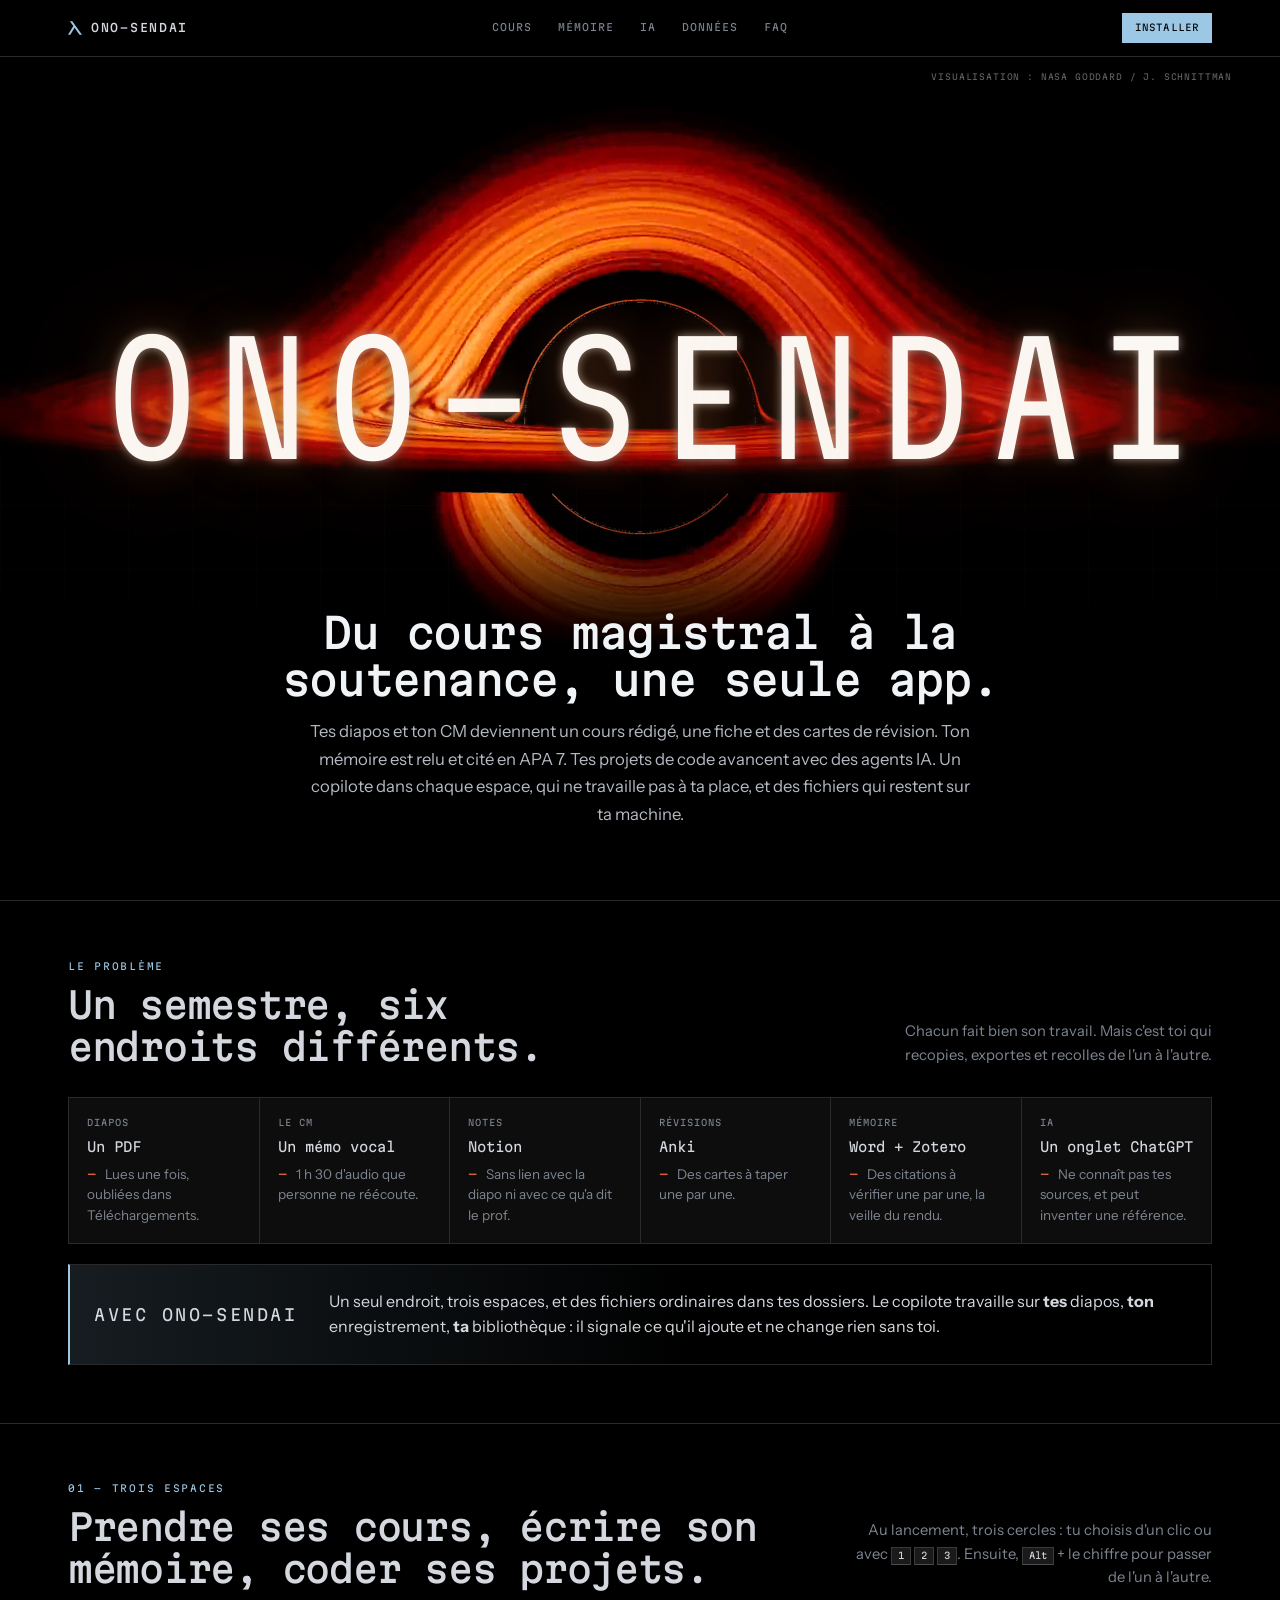
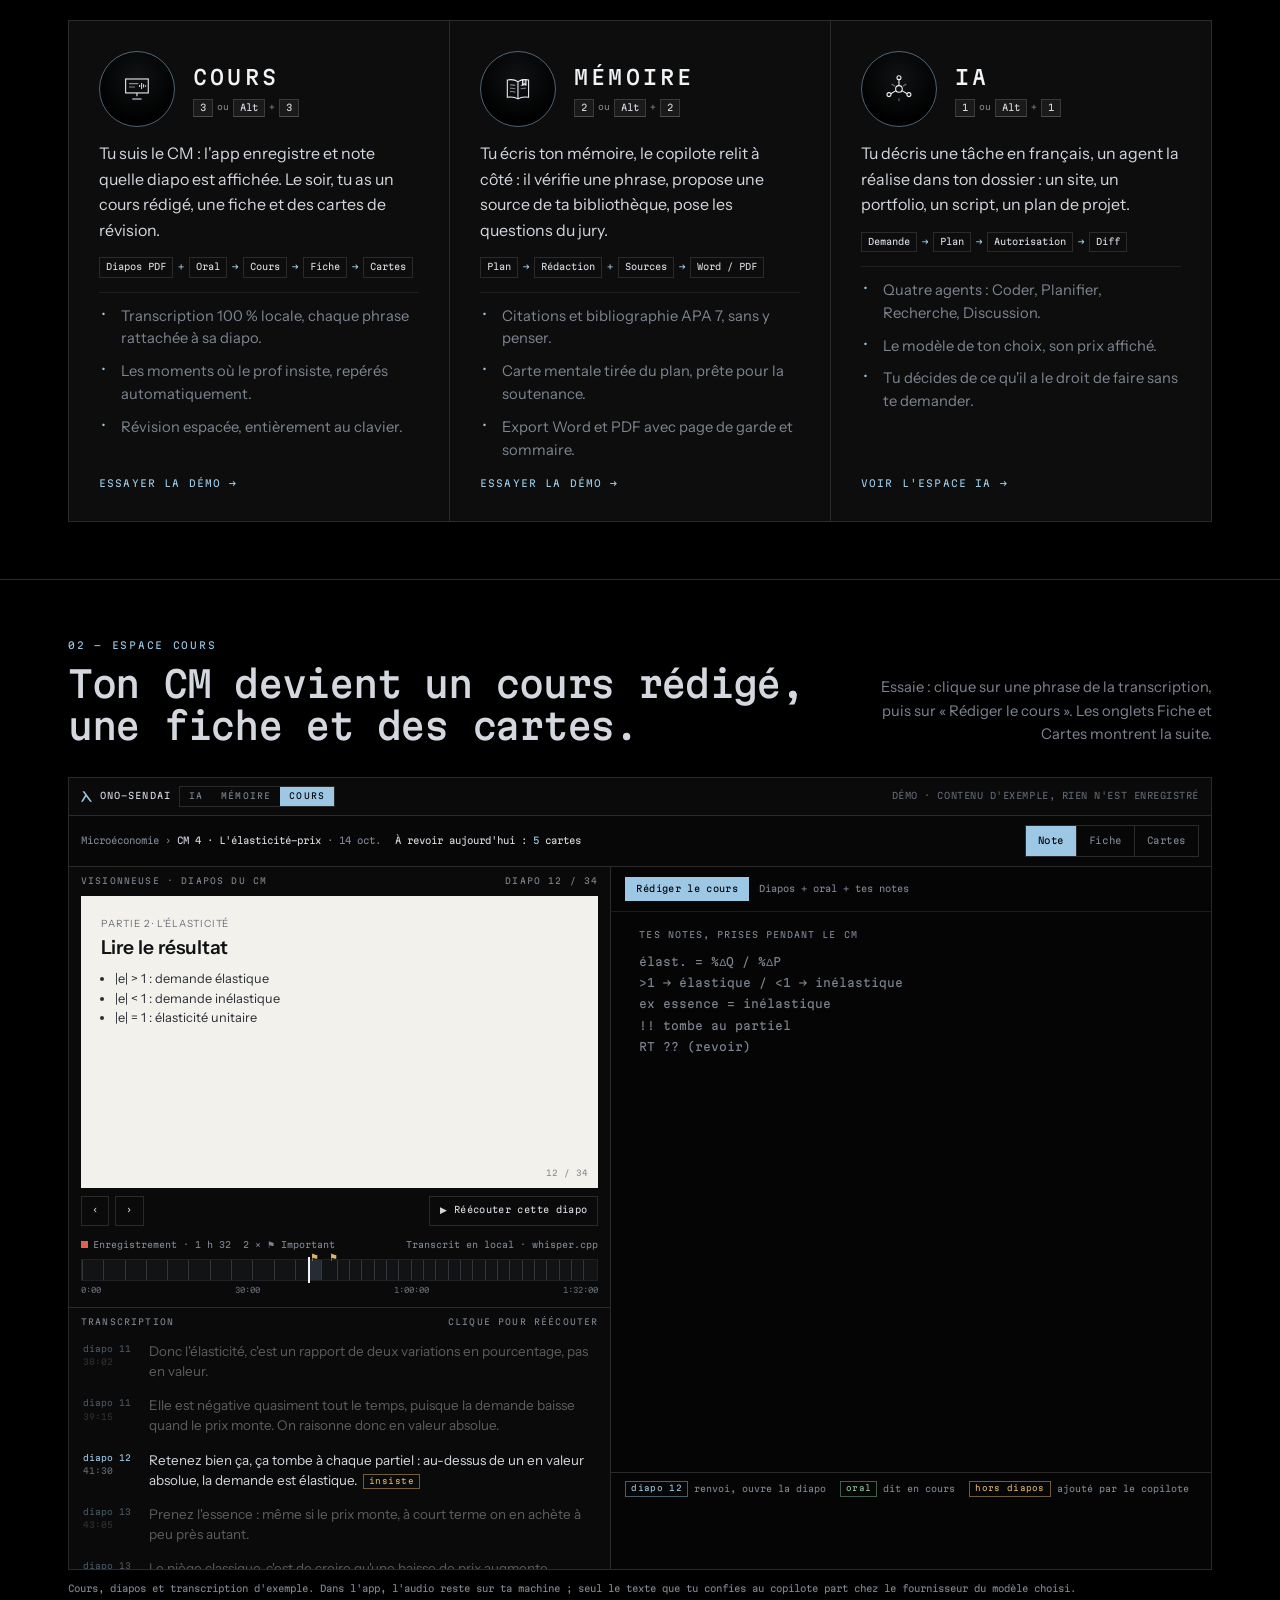
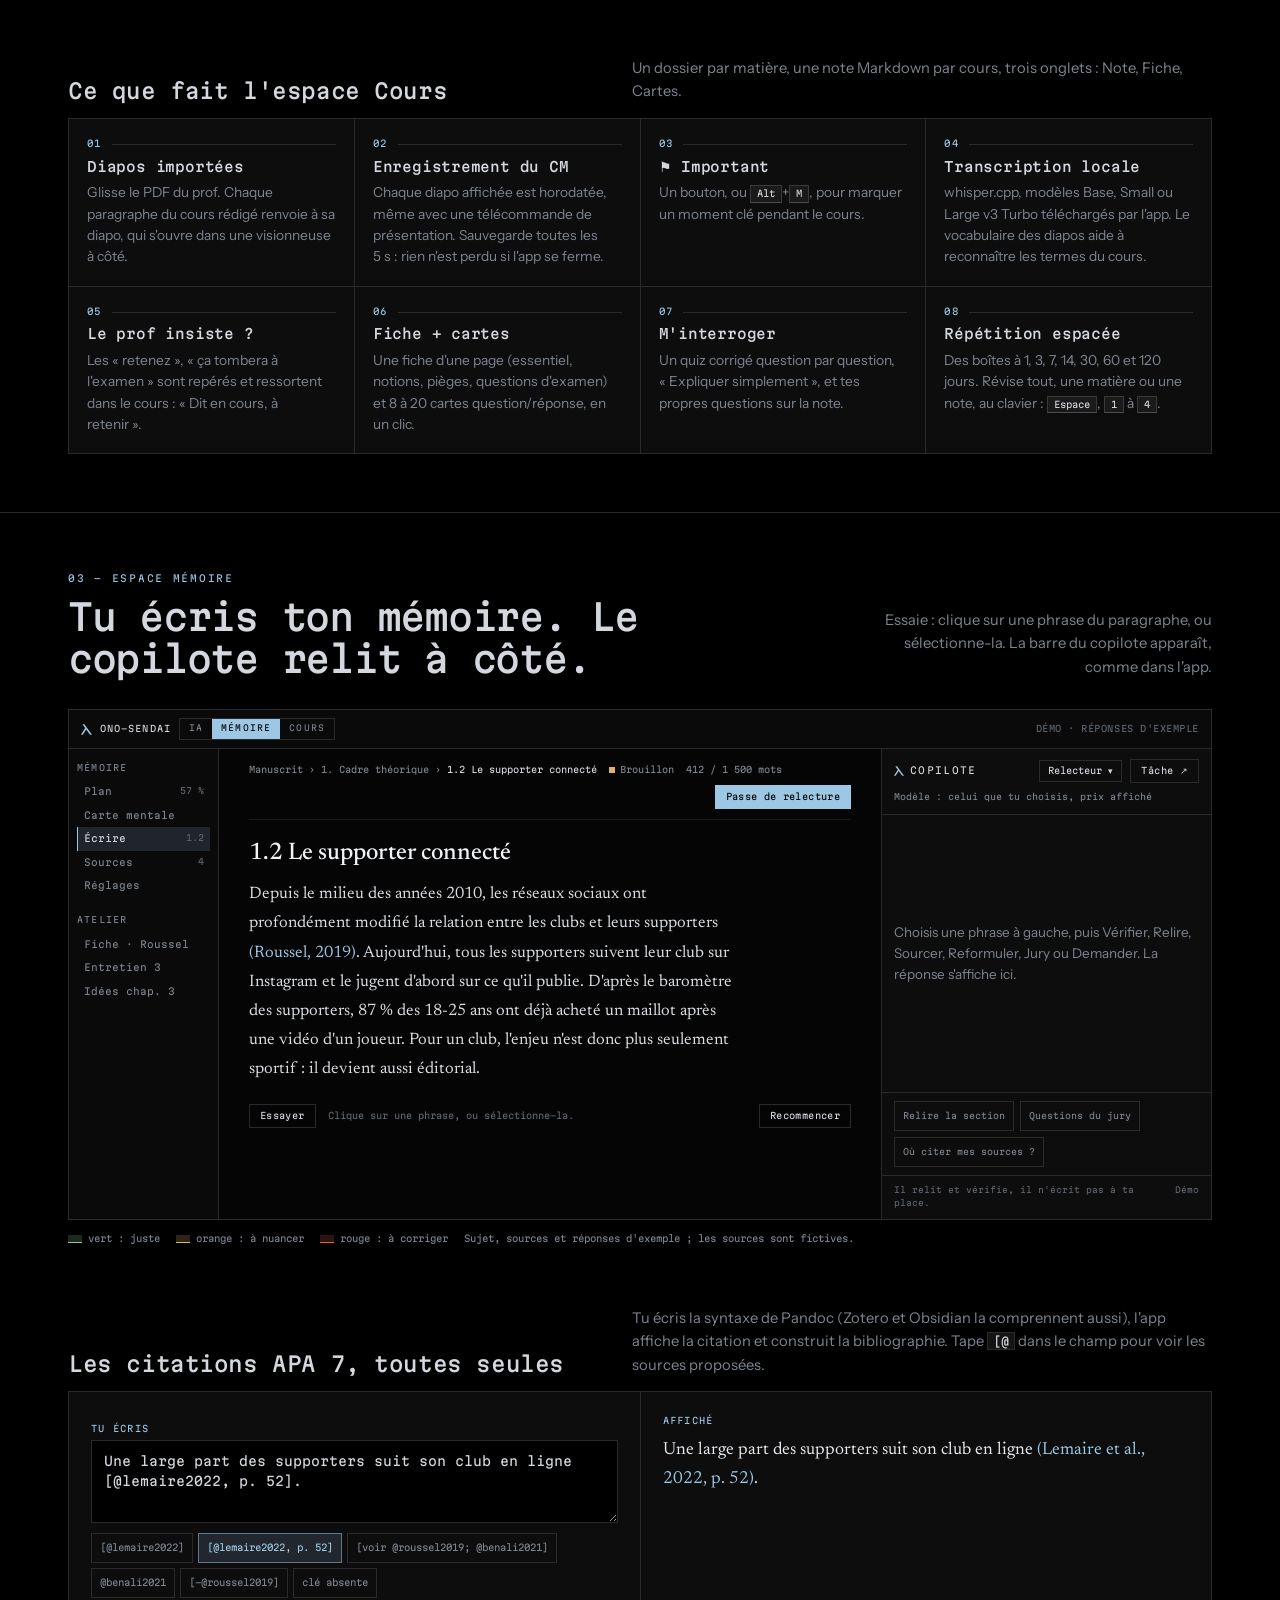
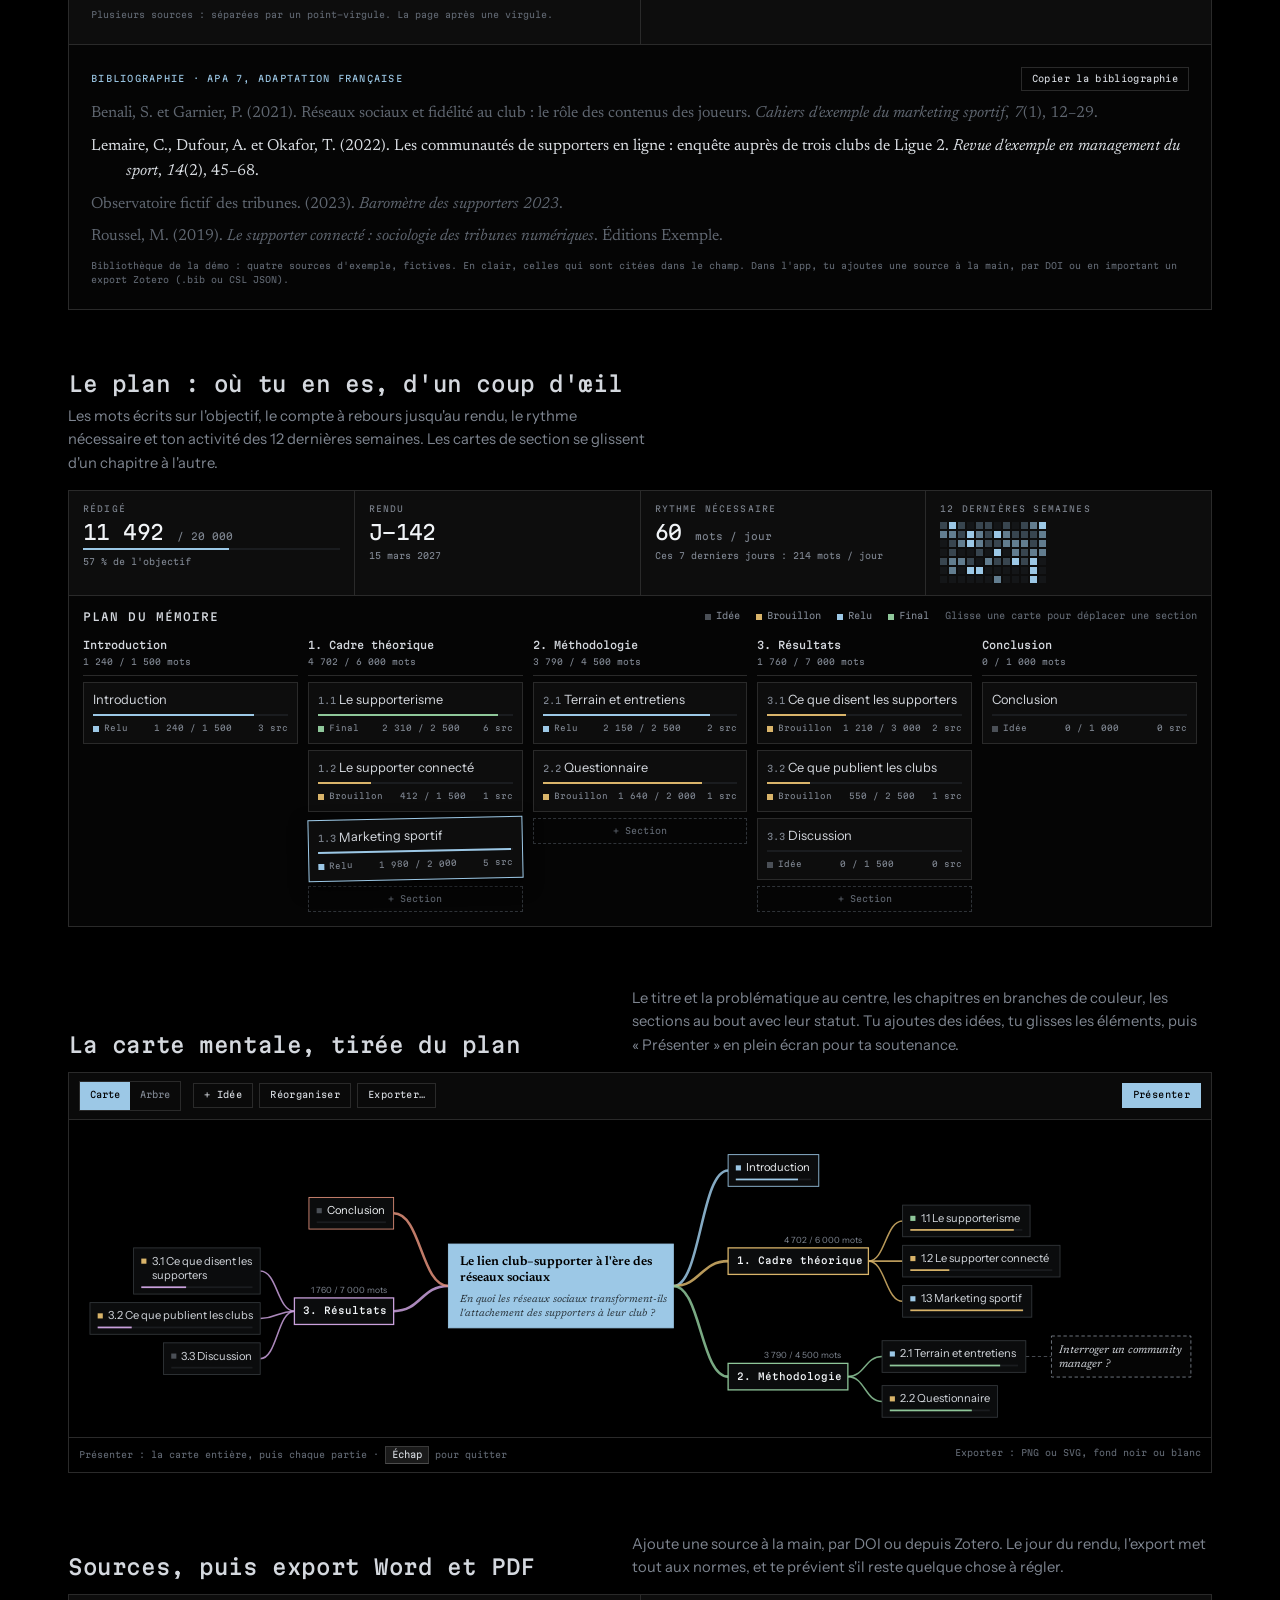
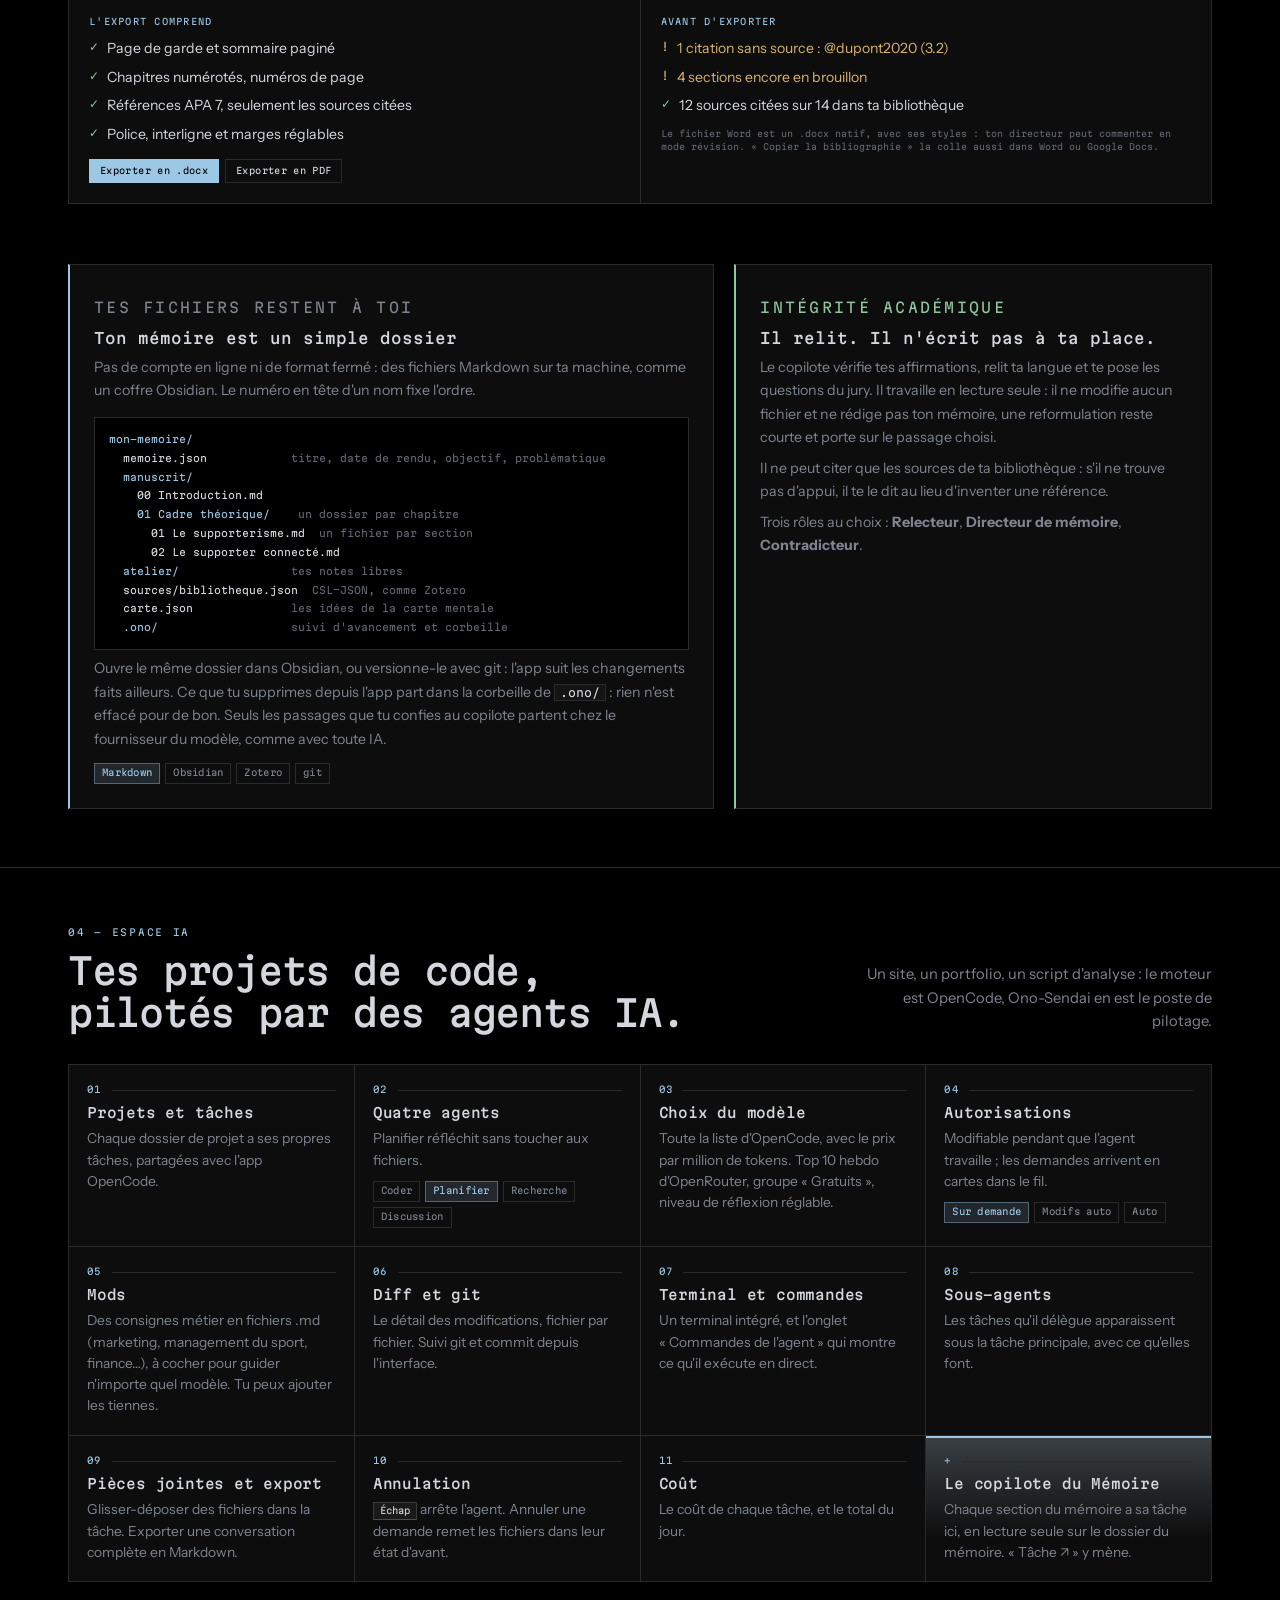
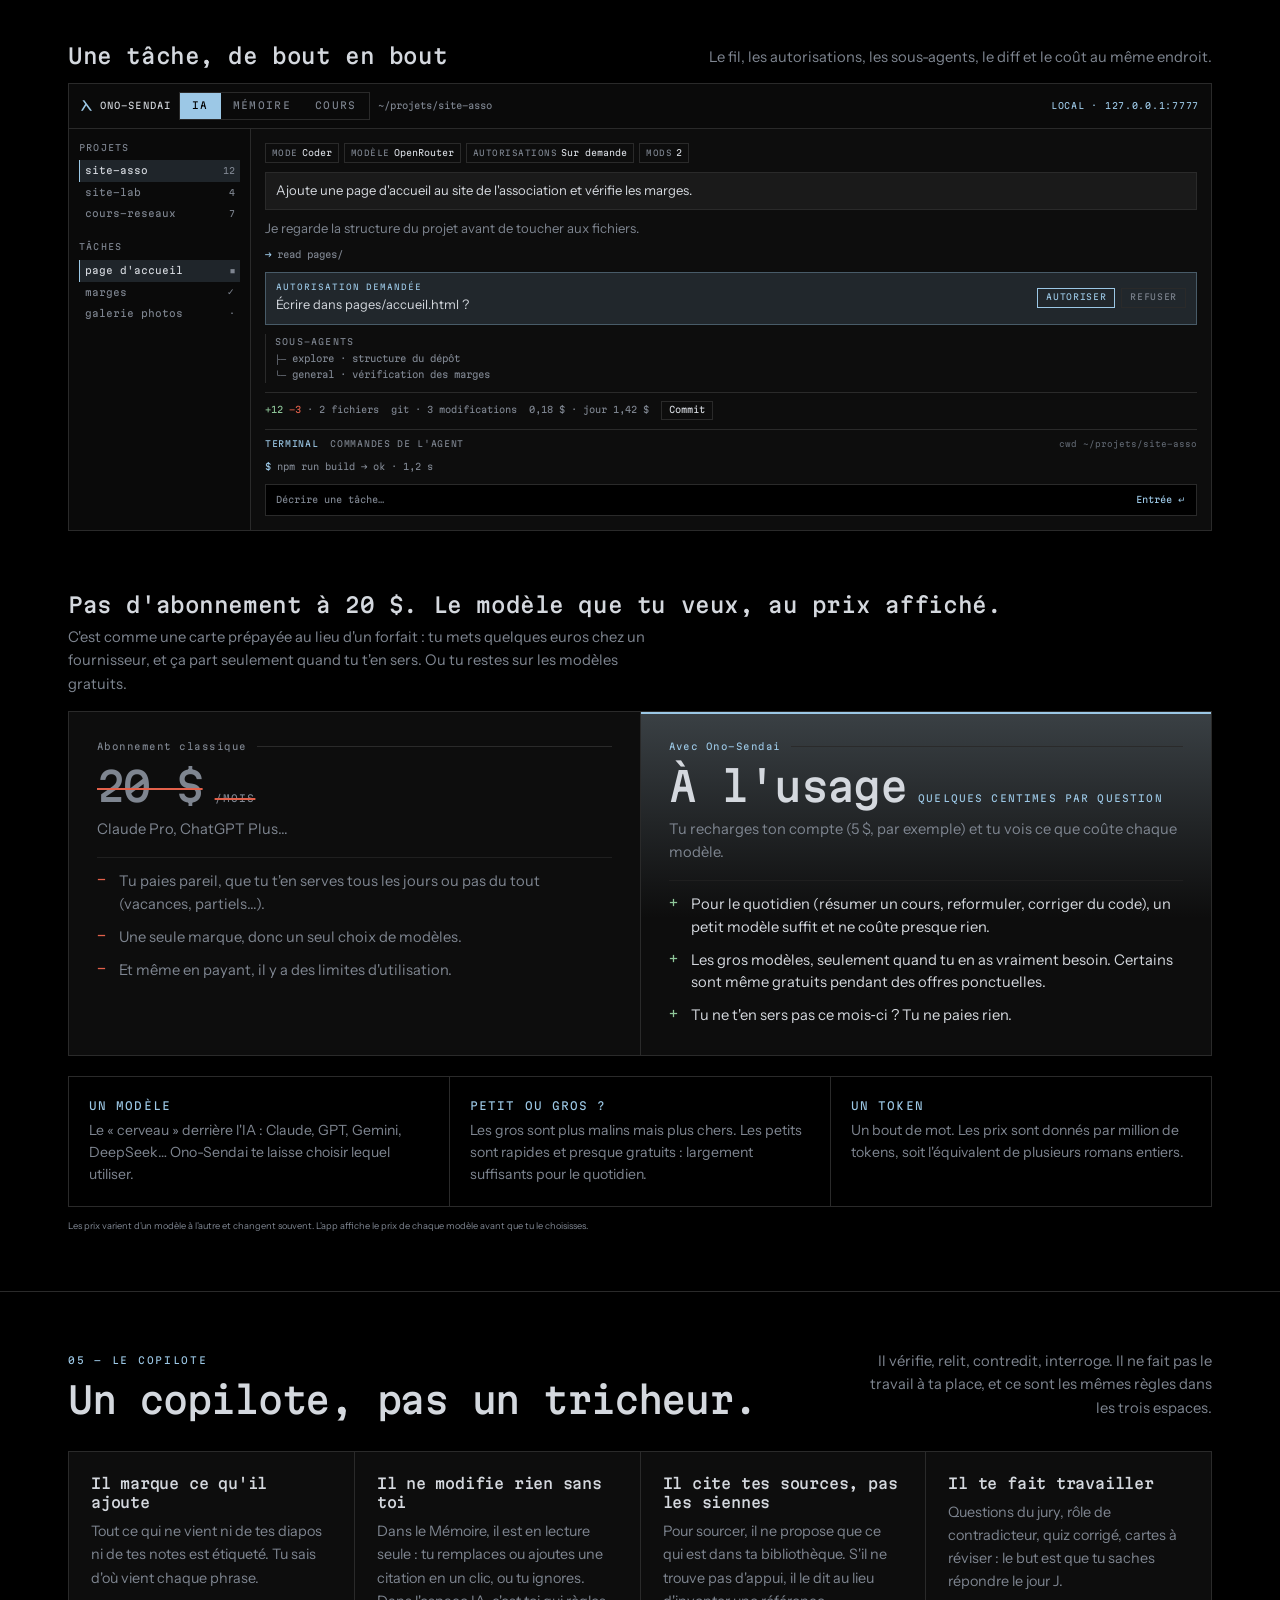
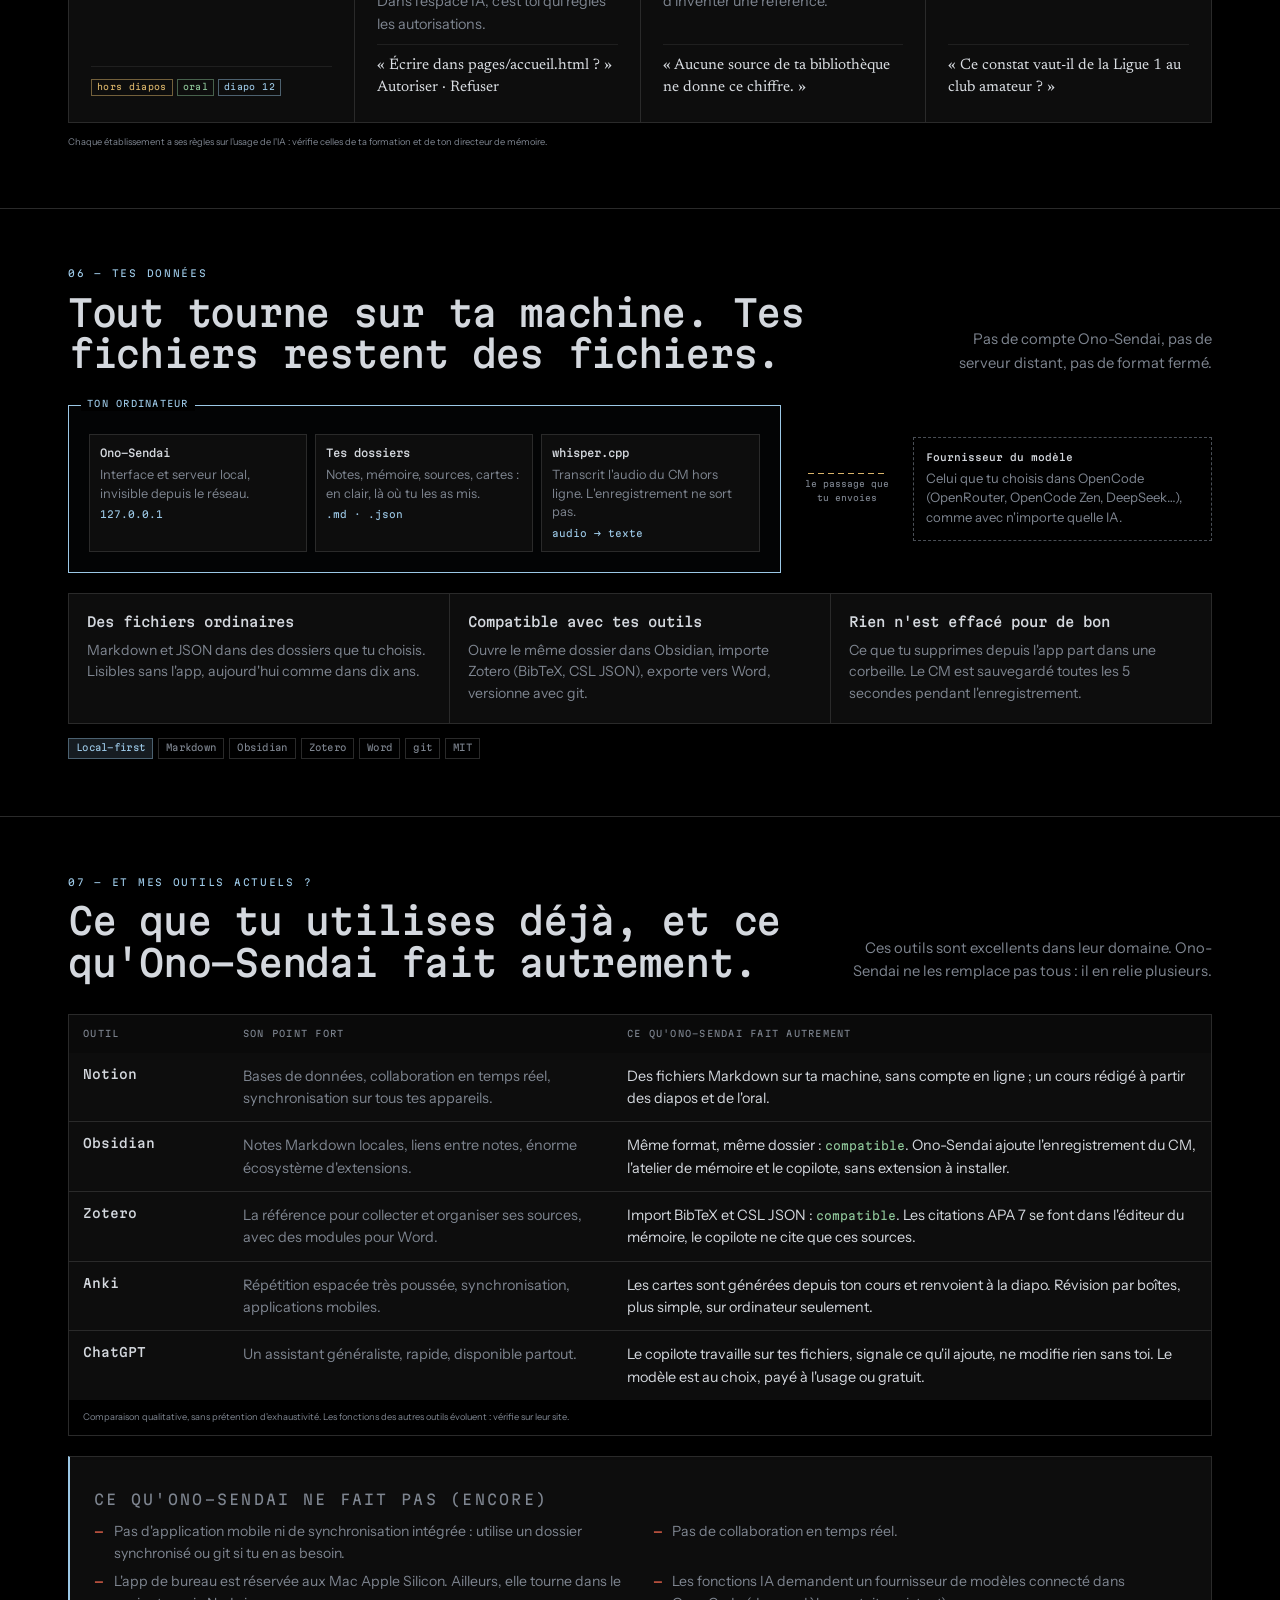
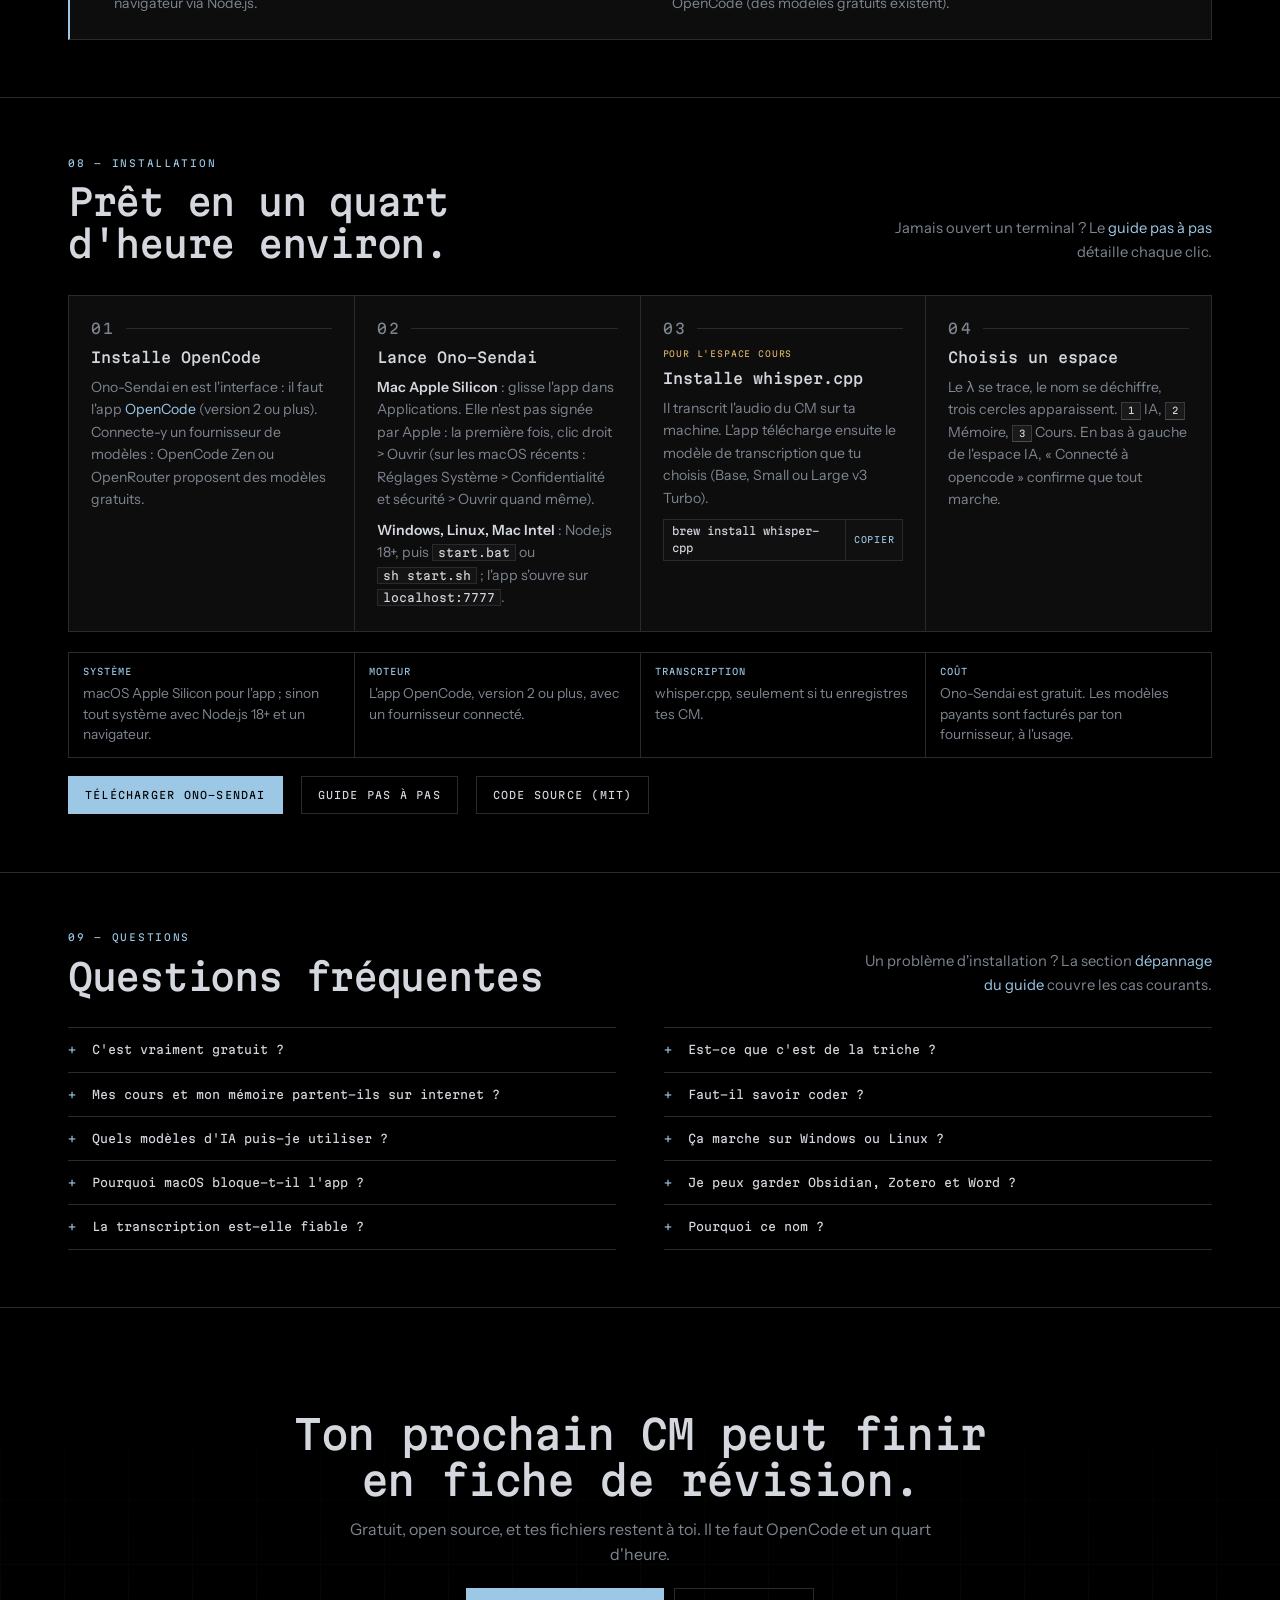
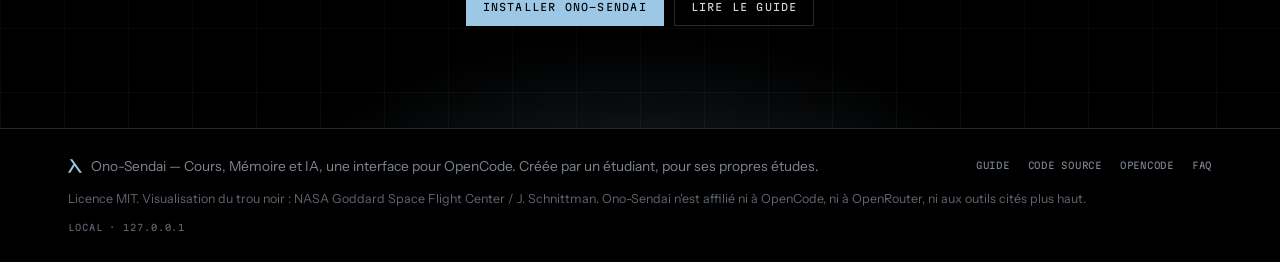
==== commit bf69ac24: "Landing v3 : trois espaces, démo Cours et guide séparé - Hero : titre orienté bénéfice, nom qui se d" ====
--- a/index.html
+++ b/index.html
@@ -3,2042 +3,44 @@
 <head>
 <meta charset="utf-8">
 <meta name="viewport" content="width=device-width, initial-scale=1">
-<title>Ono-Sendai</title>
-<meta name="description" content="Ono-Sendai : deux espaces dans une seule app. L'espace IA pour tes projets avec OpenCode, l'espace Mémoire pour rédiger ton mémoire avec un copilote qui relit, vérifie et cite en APA 7. Tout reste sur ta machine.">
+<title>Ono-Sendai — cours, mémoire et agents IA dans une seule app, sur ta machine</title>
+<meta name="description" content="App gratuite et open source pour étudiant·es : tes diapos et l'enregistrement du CM deviennent cours rédigé, fiche et cartes de révision ; ton mémoire est relu et cité en APA 7 ; tes projets de code avancent avec des agents IA. Local-first, fichiers Markdown, transcription hors ligne.">
 <meta name="color-scheme" content="dark">
 <meta name="theme-color" content="#000000">
+<link rel="icon" href="assets/favicon.svg" type="image/svg+xml">
+<meta property="og:type" content="website">
+<meta property="og:locale" content="fr_FR">
+<meta property="og:site_name" content="Ono-Sendai">
+<meta property="og:title" content="Ono-Sendai — du cours magistral à la soutenance, une seule app">
+<meta property="og:description" content="Cours rédigé, fiches et cartes depuis tes diapos et ton CM. Un copilote qui relit ton mémoire sans l'écrire. Des agents IA pour tes projets. Gratuit, open source, tout reste sur ta machine.">
+<meta property="og:image" content="assets/og.jpg">
+<meta property="og:image:width" content="1200">
+<meta property="og:image:height" content="630">
+<meta property="og:image:alt" content="ONO-SENDAI en lettres claires sur fond noir, avec le symbole λ et la phrase « Du cours magistral à la soutenance, une seule app ».">
+<meta name="twitter:card" content="summary_large_image">
 <script>document.documentElement.classList.add('js')</script>
+<script type="application/ld+json">
+{
+  "@context": "https://schema.org",
+  "@type": "SoftwareApplication",
+  "name": "Ono-Sendai",
+  "applicationCategory": "EducationalApplication",
+  "operatingSystem": "macOS (Apple Silicon) ; Windows, Linux et Mac Intel via navigateur et Node.js 18+",
+  "description": "Poste de pilotage pour agents IA de code, atelier d'écriture de mémoire et espace de prise de notes et de révision, avec un copilote IA dans chaque espace. Local-first.",
+  "license": "https://opensource.org/licenses/MIT",
+  "isAccessibleForFree": true,
+  "inLanguage": "fr",
+  "offers": { "@type": "Offer", "price": "0", "priceCurrency": "EUR" }
+}
+</script>
 <link rel="preconnect" href="https://fonts.googleapis.com">
 <link rel="preconnect" href="https://fonts.gstatic.com" crossorigin>
 <link href="https://fonts.googleapis.com/css2?family=Instrument+Sans:ital,wght@0,400..700;1,400..600&family=Martian+Mono:wdth,wght@75..112.5,100..800&family=Newsreader:ital,opsz,wght@0,6..72,400..600;1,6..72,400&display=swap" rel="stylesheet">
-<style>
-  :root{
-    --bg:#000000;
-    --surface:#0d0d0d;
-    --surface-2:#1a1a1a;
-    --line:#2a2a2a;
-    --text:#d4d8de;
-    --muted:#7e8590;
-    --accent:#9cc8e6;
-    --accent-dim:rgba(156,200,230,.14);
-    --red:#e2614b;
-    --green:#8fc79a;
-    --mono:"Martian Mono",ui-monospace,SFMono-Regular,Menlo,Consolas,monospace;
-    --sans:"Instrument Sans",system-ui,-apple-system,"Segoe UI",sans-serif;
-  }
-
-  *,*::before,*::after{box-sizing:border-box;border-radius:0}
-  html{-webkit-text-size-adjust:100%;scroll-behavior:smooth}
-  body{
-    margin:0;
-    background:var(--bg);
-    color:var(--text);
-    font-family:var(--sans);
-    font-size:16px;
-    line-height:1.6;
-    overflow-x:hidden;
-    -webkit-font-smoothing:antialiased;
-    text-rendering:optimizeLegibility;
-  }
-  ::selection{background:var(--accent);color:#000}
-  a{color:var(--accent);text-decoration:none}
-  a:hover{text-decoration:underline;text-underline-offset:3px}
-  :focus-visible{outline:2px solid var(--accent);outline-offset:3px}
-  p{margin:0}
-  h1,h2,h3{margin:0}
-  button{font:inherit;color:inherit}
-  svg{display:block}
-
-  .wrap{
-    width:100%;
-    max-width:1240px;
-    margin:0 auto;
-    padding-inline:clamp(16px,4vw,48px);
-  }
-
-  .skip{
-    position:fixed;
-    left:16px;
-    top:-80px;
-    z-index:100;
-    background:var(--accent);
-    color:#000;
-    font-family:var(--mono);
-    font-size:.72rem;
-    letter-spacing:.06em;
-    padding:9px 13px;
-    text-decoration:none;
-  }
-  .skip:focus{top:8px;text-decoration:none}
-
-  .mono{font-family:var(--mono)}
-  .muted{color:var(--muted)}
-  .accent{color:var(--accent)}
-  .plus{color:var(--green)}
-  .minus{color:var(--red)}
-  .micro{font-size:.58rem;line-height:1.6;color:var(--muted)}
-
-  /* ---------- header ---------- */
-  .site-header{
-    position:sticky;
-    top:0;
-    z-index:60;
-    background:#000;
-    border-bottom:1px solid var(--line);
-  }
-  .header-inner{
-    display:grid;
-    grid-template-columns:1fr auto 1fr;
-    align-items:center;
-    gap:20px;
-    height:56px;
-  }
-  .header-inner .brand{justify-self:start}
-  .brand{
-    display:inline-flex;
-    align-items:center;
-    gap:9px;
-    font-family:var(--mono);
-    font-size:.71rem;
-    font-weight:500;
-    letter-spacing:.15em;
-    text-transform:uppercase;
-    color:var(--text);
-    text-decoration:none;
-    white-space:nowrap;
-  }
-  .brand svg{width:14px;height:14px;color:var(--accent);flex:none}
-  .brand:hover{color:var(--accent);text-decoration:none}
-  .nav{display:flex;align-items:center;gap:clamp(10px,2.6vw,26px)}
-  .nav a{
-    font-family:var(--mono);
-    font-size:.62rem;
-    letter-spacing:.1em;
-    text-transform:uppercase;
-    color:var(--muted);
-    padding:4px 0;
-    border-bottom:1px solid transparent;
-    text-decoration:none;
-  }
-  .nav a:hover,.nav a:focus-visible{color:var(--accent);border-bottom-color:var(--accent);text-decoration:none}
-
-  /* ---------- hero ---------- */
-  .hero{
-    position:relative;
-    border-bottom:1px solid var(--line);
-    overflow:hidden;
-    scroll-margin-top:56px;
-    background:
-      radial-gradient(ellipse 34% 7% at 50% 40%,rgba(210,232,248,.55),transparent 70%),
-      radial-gradient(circle at 50% 40%,#000 0 9%,rgba(156,200,230,.22) 10.5%,transparent 30%),
-      #000;
-  }
-  #contenu{scroll-margin-top:56px}
-  .hero-video,.hero-bh{
-    position:absolute;
-    inset:0;
-    z-index:0;
-    width:100%;
-    height:100%;
-    display:block;
-    object-fit:cover;
-    object-position:50% 50%;
-    opacity:0;
-    transition:opacity 1.8s ease;
-    pointer-events:none;
-  }
-  .hero-video{transform:scale(1.08);transition:opacity 1.8s ease,transform 9s cubic-bezier(.2,.7,.2,1)}
-  .hero-video.on{transform:scale(1)}
-  .hero-video.on,.hero-bh.on{opacity:1}
-  .hero-top{
-    display:flex;
-    align-items:center;
-    justify-content:flex-end;
-    gap:16px;
-    flex-wrap:wrap;
-  }
-  .hero-credit{
-    font-family:var(--mono);
-    font-size:.52rem;
-    letter-spacing:.1em;
-    text-transform:uppercase;
-    color:rgba(212,216,222,.45);
-  }
-  .hero-credit{text-shadow:0 1px 10px rgba(0,0,0,.9)}
-  .hero-credit a{color:inherit}
-  .hero-credit a:hover{color:var(--accent)}
-  .hero::before{
-    content:"";
-    position:absolute;
-    inset:0;
-    z-index:0;
-    pointer-events:none;
-    background-image:
-      linear-gradient(90deg,rgba(156,200,230,.05) 1px,transparent 1px),
-      linear-gradient(rgba(156,200,230,.05) 1px,transparent 1px);
-    background-size:64px 64px;
-    -webkit-mask-image:linear-gradient(to top,#000,transparent 45%);
-    mask-image:linear-gradient(to top,#000,transparent 45%);
-  }
-  .hero::after{
-    content:"";
-    position:absolute;
-    inset:0;
-    z-index:0;
-    pointer-events:none;
-    background:
-      linear-gradient(to top,#000 0%,rgba(0,0,0,.82) 26%,rgba(0,0,0,0) 58%),
-      radial-gradient(ellipse at 50% 40%,transparent 45%,rgba(0,0,0,.55) 100%);
-  }
-  .hero-inner{
-    position:relative;
-    z-index:1;
-    display:flex;
-    flex-direction:column;
-    min-height:calc(100svh - 56px);
-    padding-block:clamp(20px,3vw,36px);
-  }
-  .hero-stage{flex:1;min-height:clamp(140px,28vh,360px)}
-  @media (max-aspect-ratio:1/1){
-    .hero{--disk-y:31%}
-    .hero-video,.hero-bh{height:62%;-webkit-mask-image:linear-gradient(#000 70%,transparent);mask-image:linear-gradient(#000 70%,transparent)}
-    .hero::after{background:linear-gradient(to top,#000 0%,#000 38%,rgba(0,0,0,.6) 52%,rgba(0,0,0,0) 66%),linear-gradient(rgba(0,0,0,.75),rgba(0,0,0,0) 16%)}
-  }
-
-  .hero-title{
-    position:absolute;
-    top:var(--disk-y,50%);
-    left:50%;
-    transform:translate(-50%,-50%);
-    z-index:1;
-    width:100vw;
-    margin:0;
-    font-family:var(--mono);
-    font-weight:300;
-    font-stretch:75%;
-    font-variation-settings:"wdth" 75;
-    font-size:min(12vw,15rem);
-    line-height:.9;
-    letter-spacing:.06em;
-    text-indent:.06em;
-    text-transform:uppercase;
-    text-align:center;
-    white-space:nowrap;
-    color:#fbf7f2;
-    text-shadow:
-      0 0 .06em rgba(255,236,214,.55),
-      0 0 .3em rgba(255,150,80,.35),
-      0 0 .9em rgba(255,100,40,.25),
-      0 .04em .12em rgba(0,0,0,.6);
-  }
-  .title-line{display:inline-block;white-space:nowrap}
-  .hero-title .l{
-    display:inline-block;
-    animation:letterWarp 1.4s cubic-bezier(.16,.8,.2,1) both;
-    animation-delay:calc(var(--i) * 60ms + 250ms);
-  }
-
-
-  /* la phrase suit le titre, lui-même calé sur le disque du trou noir */
-  .hero-copy{
-    position:absolute;
-    z-index:1;
-    left:0;
-    right:0;
-    top:calc(var(--disk-y,50%) + min(12vw,15rem) * .45 + clamp(14px,2vw,26px));
-    padding-inline:clamp(16px,4vw,48px);
-    text-align:center;
-  }
-  .hero-desc{
-    max-width:52ch;
-    margin-inline:auto;
-    font-size:clamp(.97rem,1.2vw,1.1rem);
-    line-height:1.65;
-    color:#b4bac3;
-    text-shadow:0 1px 12px rgba(0,0,0,.9);
-  }
-  .actions{display:flex;flex-wrap:wrap;gap:10px;margin-top:20px}
-  .hero-copy .actions{justify-content:center}
-  .btn{
-    display:inline-flex;
-    align-items:center;
-    gap:8px;
-    padding:10px 16px;
-    border:1px solid var(--line);
-    font-family:var(--mono);
-    font-size:.63rem;
-    letter-spacing:.12em;
-    text-transform:uppercase;
-    color:var(--text);
-    text-decoration:none;
-    transition:background .16s ease,border-color .16s ease,color .16s ease;
-  }
-  .btn:hover{text-decoration:none}
-  .btn.primary{background:var(--accent);border-color:var(--accent);color:#000}
-  .btn.primary:hover{background:transparent;color:var(--accent)}
-  .btn.ghost:hover{border-color:var(--accent);color:var(--accent);background:var(--accent-dim)}
-
-
-
-  /* ---------- sections ---------- */
-  .section{
-    padding-block:clamp(40px,4.5vw,60px);
-    border-bottom:1px solid var(--line);
-    scroll-margin-top:70px;
-  }
-  .section-head{
-    display:flex;
-    align-items:flex-end;
-    justify-content:space-between;
-    gap:24px;
-    margin-bottom:clamp(20px,2.4vw,30px);
-  }
-  .eyebrow{
-    margin-bottom:10px;
-    font-family:var(--mono);
-    font-size:.6rem;
-    letter-spacing:.18em;
-    text-transform:uppercase;
-    color:var(--accent);
-  }
-  .section h2{
-    font-family:var(--mono);
-    font-weight:500;
-    font-size:clamp(1.45rem,3.1vw,2.25rem);
-    line-height:1.16;
-    letter-spacing:-.035em;
-    text-wrap:balance;
-  }
-  .section-note{
-    max-width:36ch;
-    text-align:right;
-    font-size:.92rem;
-    line-height:1.6;
-    color:var(--muted);
-  }
-
-  /* ---------- principe ---------- */
-  .plan-grid{
-    display:grid;
-    grid-template-columns:repeat(2,minmax(0,1fr));
-    gap:1px;
-    background:var(--line);
-    border:1px solid var(--line);
-  }
-  .plan{
-    display:flex;
-    flex-direction:column;
-    gap:10px;
-    min-width:0;
-    padding:clamp(18px,2.4vw,28px);
-    background:var(--surface);
-  }
-  .plan.on{background:linear-gradient(180deg,var(--accent-dim),var(--surface) 60%);box-shadow:inset 0 2px 0 var(--accent)}
-  .plan:not(.on) .f-index{color:var(--muted)}
-  .plan-price{
-    display:flex;
-    align-items:baseline;
-    flex-wrap:wrap;
-    gap:4px 12px;
-    font-family:var(--mono);
-    font-weight:500;
-    font-size:clamp(1.6rem,3.4vw,2.5rem);
-    line-height:1.1;
-    letter-spacing:-.04em;
-    color:var(--text);
-  }
-  .plan:not(.on) .plan-price{color:var(--muted);text-decoration:line-through;text-decoration-thickness:2px;text-decoration-color:var(--red)}
-  .plan-price span{
-    font-size:.6rem;
-    font-weight:400;
-    line-height:1.5;
-    letter-spacing:.12em;
-    text-transform:uppercase;
-    color:var(--muted);
-  }
-  .plan.on .plan-price span{color:var(--accent)}
-  .plan-sub{font-size:.92rem;line-height:1.55;color:var(--muted)}
-  .plan-list{
-    list-style:none;
-    margin:6px 0 0;
-    padding:12px 0 0;
-    border-top:1px solid #1f1f1f;
-    display:grid;
-    gap:10px;
-  }
-  .plan-list li{
-    position:relative;
-    padding-left:22px;
-    font-size:.92rem;
-    line-height:1.55;
-    color:var(--text);
-  }
-  .plan-list li::before{
-    position:absolute;
-    left:0;
-    top:0;
-    font-family:var(--mono);
-    font-size:.8rem;
-  }
-  .minus-item{color:var(--muted)!important}
-  .minus-item::before{content:"−";color:var(--red)}
-  .plus-item::before{content:"+";color:var(--green)}
-  .lexicon{
-    display:grid;
-    grid-template-columns:repeat(3,minmax(0,1fr));
-    gap:1px;
-    margin-top:clamp(14px,1.8vw,20px);
-    background:var(--line);
-    border:1px solid var(--line);
-  }
-  .gloss{padding:clamp(14px,1.8vw,20px);background:#000}
-  .gloss-term{
-    margin-bottom:6px;
-    font-family:var(--mono);
-    font-size:.68rem;
-    letter-spacing:.1em;
-    text-transform:uppercase;
-    color:var(--accent);
-  }
-  .gloss-def{font-size:.88rem;line-height:1.55;color:var(--muted)}
-  .plan-note{margin-top:12px}
-
-  /* ---------- features ---------- */
-  .feature-grid{
-    display:grid;
-    grid-template-columns:repeat(3,minmax(0,1fr));
-    gap:1px;
-    background:var(--line);
-    border:1px solid var(--line);
-  }
-  .feature{
-    display:flex;
-    flex-direction:column;
-    gap:9px;
-    min-width:0;
-    padding:clamp(17px,2.2vw,25px);
-    background:var(--surface);
-    transition:background .18s ease;
-  }
-  .feature:hover{background:#111111}
-  .feature.wide{grid-column:span 2}
-  .f-index{
-    display:flex;
-    align-items:center;
-    gap:10px;
-    font-family:var(--mono);
-    font-size:.58rem;
-    letter-spacing:.16em;
-    color:var(--accent);
-  }
-  .f-index::after{content:"";height:1px;flex:1;background:var(--line)}
-  .f-title{
-    font-family:var(--mono);
-    font-size:.98rem;
-    font-weight:500;
-    line-height:1.35;
-    letter-spacing:-.015em;
-    color:var(--text);
-  }
-  .f-desc{
-    font-size:.92rem;
-    line-height:1.6;
-    color:var(--muted);
-  }
-  .f-visual{
-    margin-top:auto;
-    padding-top:12px;
-    border-top:1px solid #1f1f1f;
-    font-family:var(--mono);
-    font-size:.64rem;
-    line-height:1.8;
-    color:var(--muted);
-    min-width:0;
-    overflow-wrap:anywhere;
-  }
-  .f-visual.split{
-    display:grid;
-    grid-template-columns:1fr 1fr;
-    gap:10px;
-    padding-top:12px;
-  }
-  .tree-line{
-    display:block;
-    white-space:nowrap;
-    overflow:hidden;
-    text-overflow:ellipsis;
-  }
-
-  .chips{display:flex;flex-wrap:wrap;gap:5px;margin-top:2px}
-  .chip{
-    font-family:var(--mono);
-    font-size:.58rem;
-    line-height:1.6;
-    letter-spacing:.03em;
-    color:var(--muted);
-    border:1px solid var(--line);
-    padding:2px 7px;
-    white-space:nowrap;
-  }
-  .chip.on{
-    color:var(--accent);
-    border-color:rgba(156,200,230,.4);
-    background:var(--accent-dim);
-  }
-
-  .model-row{
-    display:flex;
-    align-items:center;
-    justify-content:space-between;
-    gap:12px;
-    padding:3px 0;
-    border-bottom:1px dashed #222;
-    font-size:.62rem;
-  }
-  .model-row:last-of-type{border-bottom:0}
-  .price{color:var(--accent);white-space:nowrap}
-
-  .code{
-    font-family:var(--mono);
-    font-size:.62rem;
-    line-height:1.85;
-    white-space:pre-wrap;
-    overflow-wrap:anywhere;
-  }
-  .diff-foot{
-    display:flex;
-    flex-wrap:wrap;
-    align-items:center;
-    gap:4px 8px;
-    margin-top:4px;
-    padding-top:5px;
-    border-top:1px dashed #222;
-  }
-  .diff-foot .right{margin-left:auto}
-
-  .tabs{
-    display:flex;
-    flex-wrap:wrap;
-    gap:10px;
-    margin-bottom:6px;
-    font-family:var(--mono);
-    font-size:.55rem;
-    letter-spacing:.08em;
-    text-transform:uppercase;
-    color:var(--muted);
-  }
-  .tab.on{color:var(--accent);border-bottom:1px solid var(--accent);padding-bottom:2px}
-
-  .mod-grid{display:flex;flex-wrap:wrap;gap:4px}
-  .mod{
-    font-family:var(--mono);
-    font-size:.56rem;
-    line-height:1.6;
-    color:var(--muted);
-    border:1px solid var(--line);
-    padding:2px 6px;
-  }
-  .mod::before{content:"[ ] ";color:#4a4f57}
-  .mod.on{color:var(--text);border-color:#3a3a3a}
-  .mod.on::before{content:"[x] ";color:var(--accent)}
-  .mod.add{color:var(--accent);border-style:dashed}
-  .mod.add::before{content:""}
-
-  .drop{
-    display:flex;
-    flex-direction:column;
-    justify-content:center;
-    gap:2px;
-    min-height:76px;
-    padding:10px;
-    border:1px dashed #3a3f47;
-    text-align:center;
-    color:var(--text);
-    font-size:.6rem;
-    line-height:1.6;
-  }
-  .drop .micro{display:block}
-  .export{
-    display:flex;
-    flex-direction:column;
-    justify-content:center;
-    gap:2px;
-    min-height:76px;
-    padding:10px;
-    border:1px solid var(--line);
-    color:var(--text);
-    font-size:.6rem;
-  }
-  .export .micro{display:block}
-
-  .cancel-line{display:flex;align-items:center;gap:10px;flex-wrap:wrap}
-  .cost{display:flex;align-items:flex-end;flex-wrap:wrap;gap:10px 36px}
-  .cost-item{display:flex;flex-direction:column;gap:2px}
-  .cost .big{font-size:1.18rem;line-height:1.2;color:var(--text);letter-spacing:-.03em}
-
-  kbd{
-    display:inline-block;
-    font-family:var(--mono);
-    font-size:.57rem;
-    line-height:1.5;
-    color:var(--text);
-    background:var(--surface-2);
-    border:1px solid #3a3a3a;
-    border-bottom-color:#4d4d4d;
-    padding:1px 6px;
-    white-space:nowrap;
-  }
-
-  /* ---------- app preview ---------- */
-  .app{
-    border:1px solid var(--line);
-    background:var(--surface);
-    font-family:var(--mono);
-    font-size:.68rem;
-    line-height:1.6;
-    overflow:hidden;
-  }
-  .app-bar{
-    display:flex;
-    align-items:center;
-    justify-content:space-between;
-    gap:16px;
-    min-width:0;
-    padding:8px 12px;
-    background:#0a0a0a;
-    border-bottom:1px solid var(--line);
-    font-size:.57rem;
-    letter-spacing:.08em;
-    text-transform:uppercase;
-    color:var(--muted);
-  }
-  .app-id{display:flex;align-items:center;gap:8px;min-width:0}
-  .app-id svg{width:11px;height:11px;color:var(--accent);flex:none}
-  .app-name{color:var(--text);letter-spacing:.12em;white-space:nowrap}
-  .app-path{
-    color:var(--muted);
-    text-transform:none;
-    letter-spacing:0;
-    white-space:nowrap;
-    overflow:hidden;
-    text-overflow:ellipsis;
-  }
-  .app-local{color:var(--accent);white-space:nowrap;font-size:.54rem}
-  .app-grid{display:grid;grid-template-columns:182px minmax(0,1fr)}
-  .app-side{
-    min-width:0;
-    padding:12px 10px;
-    background:#0a0a0a;
-    border-right:1px solid var(--line);
-  }
-  .side-label{
-    margin:0 0 6px;
-    font-size:.54rem;
-    letter-spacing:.14em;
-    text-transform:uppercase;
-    color:var(--muted);
-  }
-  .side-list{list-style:none;margin:0 0 16px;padding:0;font-size:.6rem}
-  .side-list li{
-    display:flex;
-    align-items:center;
-    justify-content:space-between;
-    gap:8px;
-    padding:3px 5px;
-    color:var(--muted);
-    border-left:1px solid transparent;
-  }
-  .side-list li.on{
-    color:var(--text);
-    background:var(--accent-dim);
-    border-left-color:var(--accent);
-  }
-  .side-list li span:last-child{color:var(--muted);font-size:.54rem}
-  .app-main{
-    display:flex;
-    flex-direction:column;
-    gap:9px;
-    min-width:0;
-    padding:14px;
-    background:var(--surface);
-  }
-  .app-chips{display:flex;flex-wrap:wrap;gap:5px}
-  .a-chip{
-    border:1px solid var(--line);
-    padding:2px 6px;
-    font-size:.54rem;
-    line-height:1.7;
-    color:var(--text);
-    white-space:nowrap;
-  }
-  .a-chip b{
-    margin-right:4px;
-    font-weight:400;
-    font-size:.5rem;
-    letter-spacing:.06em;
-    color:var(--muted);
-  }
-  .msg-user{
-    padding:8px 10px;
-    background:var(--surface-2);
-    border:1px solid var(--line);
-    font-family:var(--sans);
-    font-size:.82rem;
-    line-height:1.5;
-    color:var(--text);
-  }
-  .msg-agent{
-    font-family:var(--sans);
-    font-size:.82rem;
-    line-height:1.5;
-    color:var(--muted);
-  }
-  .tool-line{
-    font-size:.58rem;
-    color:var(--muted);
-    white-space:nowrap;
-    overflow:hidden;
-    text-overflow:ellipsis;
-  }
-  .perm{
-    display:flex;
-    align-items:center;
-    justify-content:space-between;
-    flex-wrap:wrap;
-    gap:8px 12px;
-    padding:8px 10px;
-    border:1px solid rgba(156,200,230,.32);
-    background:var(--accent-dim);
-  }
-  .perm-label{
-    display:block;
-    margin-bottom:2px;
-    font-size:.5rem;
-    letter-spacing:.12em;
-    text-transform:uppercase;
-    color:var(--accent);
-  }
-  .perm-q{
-    font-family:var(--sans);
-    font-size:.8rem;
-    color:var(--text);
-    overflow-wrap:anywhere;
-  }
-  .perm-actions{display:flex;gap:6px}
-  .perm-actions span{
-    border:1px solid var(--accent);
-    padding:2px 8px;
-    font-size:.52rem;
-    letter-spacing:.08em;
-    text-transform:uppercase;
-    color:var(--accent);
-  }
-  .perm-actions span:last-child{border-color:var(--line);color:var(--muted)}
-  .subs{
-    padding-left:9px;
-    border-left:1px solid var(--line);
-    font-size:.58rem;
-    line-height:1.75;
-    color:var(--muted);
-  }
-  .subs .side-label{margin-bottom:2px}
-  .app-foot{
-    display:flex;
-    align-items:center;
-    flex-wrap:wrap;
-    gap:4px 12px;
-    padding-top:8px;
-    border-top:1px solid var(--line);
-    font-size:.56rem;
-    color:var(--muted);
-  }
-  .commit{border:1px solid var(--line);padding:1px 7px;color:var(--text)}
-  .app-tabs{
-    display:flex;
-    align-items:center;
-    flex-wrap:wrap;
-    gap:6px 12px;
-    padding-top:8px;
-    border-top:1px solid var(--line);
-    font-size:.53rem;
-    letter-spacing:.08em;
-    text-transform:uppercase;
-    color:var(--muted);
-  }
-  .app-tabs .on{color:var(--accent)}
-  .app-cwd{margin-left:auto;font-size:.5rem;letter-spacing:0;text-transform:none;color:#5f6670}
-  .app-term{font-size:.56rem;color:var(--muted)}
-  .composer{
-    display:flex;
-    align-items:center;
-    justify-content:space-between;
-    gap:10px;
-    padding:8px 10px;
-    border:1px solid var(--line);
-    background:#000;
-    font-size:.56rem;
-    color:var(--muted);
-  }
-  .send{color:var(--accent);white-space:nowrap}
-
-  /* ---------- how to ---------- */
-  .usage-grid{
-    display:grid;
-    grid-template-columns:minmax(0,1fr) 340px;
-    gap:clamp(28px,4vw,56px);
-    align-items:start;
-  }
-  .steps{list-style:none;margin:0;padding:0;border-top:1px solid var(--line)}
-  .step{
-    display:grid;
-    grid-template-columns:40px minmax(0,1fr);
-    gap:14px;
-    padding:20px 0;
-    border-bottom:1px solid var(--line);
-  }
-  .step-num{
-    padding-top:3px;
-    font-family:var(--mono);
-    font-size:.66rem;
-    letter-spacing:.1em;
-    color:var(--accent);
-  }
-  .step h3{
-    margin-bottom:5px;
-    font-family:var(--mono);
-    font-size:.9rem;
-    font-weight:500;
-    line-height:1.4;
-    letter-spacing:-.015em;
-  }
-  .step p{
-    max-width:60ch;
-    font-size:.91rem;
-    line-height:1.65;
-    color:var(--muted);
-  }
-  .step a{text-decoration:underline;text-underline-offset:3px;text-decoration-color:rgba(156,200,230,.4)}
-  .step a:hover{text-decoration-color:var(--accent)}
-
-  .cmd{
-    display:inline-flex;
-    align-items:stretch;
-    max-width:100%;
-    margin-top:7px;
-    background:#101010;
-    border:1px solid var(--line);
-    vertical-align:middle;
-  }
-  .cmd code{
-    padding:3px 8px;
-    font-family:var(--mono);
-    font-size:.66rem;
-    color:var(--text);
-    white-space:nowrap;
-    overflow:hidden;
-    text-overflow:ellipsis;
-  }
-  .copy{
-    padding:0 8px;
-    background:transparent;
-    border:0;
-    border-left:1px solid var(--line);
-    font-family:var(--mono);
-    font-size:.54rem;
-    letter-spacing:.08em;
-    text-transform:uppercase;
-    color:var(--accent);
-    cursor:pointer;
-  }
-  .copy:hover{background:var(--accent-dim)}
-  .inline-code{
-    padding:1px 5px;
-    background:#141414;
-    border:1px solid var(--line);
-    font-family:var(--mono);
-    font-size:.8em;
-    color:var(--text);
-    white-space:nowrap;
-  }
-
-  .shortcuts{
-    position:sticky;
-    top:76px;
-    border:1px solid var(--line);
-    background:var(--surface);
-  }
-  .sc-head{
-    display:flex;
-    align-items:center;
-    justify-content:space-between;
-    gap:10px;
-    padding:10px 12px;
-    border-bottom:1px solid var(--line);
-    font-family:var(--mono);
-    font-size:.58rem;
-    letter-spacing:.14em;
-    text-transform:uppercase;
-    color:var(--accent);
-  }
-  .sc-head span:last-child{color:var(--muted);font-size:.52rem}
-  .sc-list{margin:0;padding:4px 12px 6px}
-  .sc-row{
-    display:flex;
-    align-items:center;
-    justify-content:space-between;
-    gap:12px;
-    padding:8px 0;
-    border-bottom:1px solid #1c1c1c;
-  }
-  .sc-row:last-child{border-bottom:0}
-  .sc-row dt{display:flex;align-items:center;gap:4px;flex-wrap:wrap;margin:0}
-  .sc-row dd{margin:0;font-size:.8rem;text-align:right;color:var(--muted)}
-  .sc-plus{font-family:var(--mono);font-size:.52rem;color:var(--muted)}
-
-  /* ---------- footer ---------- */
-  .site-footer{padding-block:26px}
-  .footer-inner{
-    display:flex;
-    align-items:center;
-    justify-content:space-between;
-    flex-wrap:wrap;
-    gap:12px 20px;
-  }
-  .footer-brand{display:flex;align-items:center;gap:9px}
-  .footer-brand svg{width:14px;height:14px;color:var(--accent);flex:none}
-  .footer-brand p{font-size:.86rem;color:var(--muted)}
-  .footer-local{
-    font-family:var(--mono);
-    font-size:.56rem;
-    letter-spacing:.1em;
-    color:#5f6670;
-    text-transform:uppercase;
-  }
-
-  @keyframes letterIn{
-    from{opacity:0;transform:translateY(.22em)}
-    to{opacity:1;transform:translateY(0)}
-  }
-  @keyframes letterWarp{
-    from{opacity:0;transform:translateY(.12em) scale(1.35);filter:blur(14px)}
-    to{opacity:1;transform:none;filter:blur(0)}
-  }
-
-  /* ---------- responsive ---------- */
-  @media (max-width:980px){
-    .usage-grid{grid-template-columns:minmax(0,1fr)}
-    .shortcuts{position:static;max-width:440px}
-  }
-  @media (max-width:900px){
-    .header-inner{display:flex;justify-content:space-between}
-    .feature-grid{grid-template-columns:repeat(2,minmax(0,1fr))}
-  }
-  @media (max-width:760px){
-    .plan-grid,.lexicon{grid-template-columns:minmax(0,1fr)}
-    .section-head{flex-direction:column;align-items:flex-start;gap:10px}
-    .section-note{text-align:left;max-width:52ch}
-    .app-grid{grid-template-columns:minmax(0,1fr)}
-    .app-side{display:none}
-  }
-  @media (max-width:620px){
-    .feature-grid{grid-template-columns:minmax(0,1fr)}
-    .feature.wide{grid-column:span 1}
-    .f-visual.split{grid-template-columns:1fr}
-    .nav{gap:10px}
-    .nav a{font-size:.57rem}
-    .step{grid-template-columns:32px minmax(0,1fr);gap:10px}
-  }
-  @media (max-width:520px){
-    .app-path{display:none}
-    .app-main{padding:10px}
-    .app-cwd{display:none}
-    .app-bar{font-size:.54rem}
-    .brand{font-size:.64rem;letter-spacing:.1em}
-  }
-  @media (max-width:430px){
-    .nav a[href="#espaces"]{display:none}
-  }
-  @media (max-width:350px){
-    .nav a[href="#utilisation"]{display:none}
-    .brand{font-size:.6rem;letter-spacing:.08em}
-  }
-
-  @media (prefers-reduced-motion:reduce){
-    html{scroll-behavior:auto}
-    *,*::before,*::after{
-      animation-duration:.001ms!important;
-      animation-delay:0s!important;
-      animation-iteration-count:1!important;
-      transition-duration:.001ms!important;
-    }
-    .hero-title .l{opacity:1!important;transform:none!important}
-    }
-
-  /* ---------- utilisation ---------- */
-  .block-title{
-    margin-top:clamp(34px,4vw,48px);
-    font-family:var(--mono);
-    font-size:1rem;
-    font-weight:500;
-    line-height:1.4;
-    letter-spacing:-.015em;
-    color:var(--text);
-  }
-  .block-intro{
-    max-width:72ch;
-    margin-top:8px;
-    font-size:.92rem;
-    line-height:1.65;
-    color:var(--muted);
-  }
-  .callout{
-    padding:clamp(16px,2.4vw,24px);
-    background:var(--surface);
-    border:1px solid var(--line);
-    border-left:2px solid var(--accent);
-  }
-  .callout-label{
-    margin-bottom:8px;
-    font-family:var(--mono);
-    font-size:.58rem;
-    letter-spacing:.16em;
-    text-transform:uppercase;
-    color:var(--accent);
-  }
-  .callout h3{
-    font-family:var(--mono);
-    font-size:.94rem;
-    font-weight:500;
-    line-height:1.4;
-  }
-  .callout > p{
-    max-width:66ch;
-    margin-top:7px;
-    font-size:.89rem;
-    line-height:1.65;
-    color:var(--muted);
-  }
-  .need-list{
-    display:grid;
-    grid-template-columns:repeat(2,minmax(0,1fr));
-    gap:1px;
-    margin:16px 0 0;
-    padding:0;
-    list-style:none;
-    background:var(--line);
-    border:1px solid var(--line);
-  }
-  .need-list li{
-    display:flex;
-    flex-direction:column;
-    gap:2px;
-    min-width:0;
-    padding:10px 12px;
-    background:var(--surface);
-    font-size:.84rem;
-    line-height:1.55;
-    color:var(--muted);
-  }
-  .need-key{
-    font-family:var(--mono);
-    font-size:.56rem;
-    letter-spacing:.12em;
-    text-transform:uppercase;
-    color:var(--accent);
-  }
-  .callout > .check-label{
-    margin-top:16px;
-    padding-top:12px;
-    border-top:1px solid var(--line);
-    font-family:var(--mono);
-    font-size:.56rem;
-    letter-spacing:.14em;
-    text-transform:uppercase;
-    color:var(--text);
-  }
-  .checklist{
-    display:grid;
-    grid-template-columns:repeat(2,minmax(0,1fr));
-    gap:6px 18px;
-    margin:10px 0 0;
-    padding:0;
-    list-style:none;
-  }
-  .checklist li{
-    position:relative;
-    padding-left:2.3em;
-    font-size:.85rem;
-    line-height:1.55;
-    color:var(--text);
-  }
-  .checklist li::before{
-    content:"[ ]";
-    position:absolute;
-    left:0;
-    top:.08em;
-    font-family:var(--mono);
-    font-size:.6rem;
-    color:var(--accent);
-  }
-
-  .glossary{
-    display:grid;
-    grid-template-columns:repeat(2,minmax(0,1fr));
-    gap:1px;
-    margin:16px 0 0;
-    padding:0;
-    background:var(--line);
-    border:1px solid var(--line);
-  }
-  .term{
-    min-width:0;
-    padding:14px;
-    background:var(--surface);
-  }
-  .term dt{
-    font-family:var(--mono);
-    font-size:.73rem;
-    font-weight:500;
-    line-height:1.4;
-    letter-spacing:.01em;
-    color:var(--accent);
-  }
-  .term dd{
-    margin:5px 0 0;
-    font-size:.86rem;
-    line-height:1.6;
-    color:var(--muted);
-    overflow-wrap:anywhere;
-  }
-
-  /* « Tu dois voir » : plus spécifique que .step p / .tut-copy p / .tab-panel p, qui le grisaient */
-  .section p.see{
-    display:flex;
-    flex-wrap:wrap;
-    align-items:baseline;
-    gap:0 6px;
-    max-width:64ch;
-    margin-top:10px;
-    padding:8px 10px;
-    background:var(--accent-dim);
-    border-left:2px solid var(--accent);
-    font-size:.86rem;
-    line-height:1.55;
-    color:var(--text);
-    overflow-wrap:anywhere;
-  }
-  .see-label{
-    font-family:var(--mono);
-    font-size:.56rem;
-    letter-spacing:.1em;
-    text-transform:uppercase;
-    color:var(--accent);
-  }
-  .section p.subhead{
-    margin-top:14px;
-    font-family:var(--mono);
-    font-size:.64rem;
-    letter-spacing:.1em;
-    text-transform:uppercase;
-    color:var(--accent);
-  }
-  .install-steps .step p + p{margin-top:8px}
-  .install-steps .step strong,.tut-copy strong{font-weight:600;color:var(--text)}
-  .mini-steps{
-    margin:8px 0 0;
-    padding-left:1.3em;
-    font-size:.89rem;
-    line-height:1.65;
-    color:var(--muted);
-  }
-  .mini-steps li{
-    margin:5px 0;
-    padding-left:2px;
-    overflow-wrap:anywhere;
-  }
-  .mini-steps li::marker{
-    font-family:var(--mono);
-    font-size:.72em;
-    color:var(--accent);
-  }
-  .mini-steps a{text-decoration:underline;text-underline-offset:3px;text-decoration-color:rgba(156,200,230,.4)}
-  .mini-steps a:hover{text-decoration-color:var(--accent)}
-  .cmd.wide{
-    display:flex;
-    width:100%;
-  }
-  .cmd.wide code{
-    flex:1;
-    white-space:pre-wrap;
-    overflow-wrap:anywhere;
-    text-overflow:clip;
-    overflow:visible;
-  }
-
-  .install-tabs{
-    margin-top:12px;
-    min-width:0;
-  }
-  .tablist{
-    display:flex;
-    flex-wrap:wrap;
-    background:var(--surface-2);
-    border:1px solid var(--line);
-    border-bottom:0;
-  }
-  .launch-tab{
-    flex:1 1 190px;
-    min-width:0;
-    padding:9px 12px;
-    background:transparent;
-    border:0;
-    border-bottom:1px solid var(--line);
-    font-family:var(--mono);
-    font-size:.56rem;
-    line-height:1.5;
-    letter-spacing:.08em;
-    text-transform:uppercase;
-    text-align:left;
-    color:var(--muted);
-    cursor:pointer;
-  }
-  .launch-tab:hover{
-    color:var(--accent);
-    background:var(--accent-dim);
-  }
-  .launch-tab[aria-selected="true"]{
-    color:var(--accent);
-    background:var(--accent-dim);
-    border-bottom-color:var(--accent);
-  }
-  .tab-panel{
-    min-width:0;
-    padding:clamp(14px,2vw,20px);
-    background:var(--surface);
-    border:1px solid var(--line);
-    border-top:0;
-  }
-  .tab-panel[hidden]{display:none}
-  .tab-panel + .tab-panel{
-    margin-top:12px;
-    border-top:1px solid var(--line);
-  }
-  .panel-title{
-    margin:0 0 6px;
-    font-family:var(--mono);
-    font-size:.78rem;
-    font-weight:500;
-    line-height:1.45;
-    color:var(--text);
-  }
-  .tab-panel p{
-    max-width:66ch;
-    font-size:.89rem;
-    line-height:1.65;
-    color:var(--muted);
-  }
-  .tab-panel p + p,
-  .tab-panel .mini-steps + p,
-  .tab-panel .cmd + p{
-    margin-top:8px;
-  }
-  .tab-panel .cmd{
-    margin-top:8px;
-  }
-
-  .tutorial{
-    margin:16px 0 0;
-    padding:0;
-    list-style:none;
-    border-top:1px solid var(--line);
-  }
-  .tut-step{
-    display:grid;
-    grid-template-columns:minmax(0,1.35fr) minmax(0,.65fr);
-    gap:clamp(16px,3vw,32px);
-    align-items:start;
-    padding:clamp(18px,2.4vw,26px) 0;
-    border-bottom:1px solid var(--line);
-  }
-  .tut-step.solo{
-    grid-template-columns:minmax(0,1fr);
-  }
-  .tut-copy{
-    min-width:0;
-  }
-  .tut-copy .tut-num{
-    margin-bottom:5px;
-    font-family:var(--mono);
-    font-size:.6rem;
-    letter-spacing:.14em;
-    color:var(--accent);
-  }
-  .tut-copy h3{
-    margin-bottom:6px;
-    font-family:var(--mono);
-    font-size:.9rem;
-    font-weight:500;
-    line-height:1.4;
-    letter-spacing:-.015em;
-  }
-  .tut-copy p{
-    max-width:64ch;
-    font-size:.9rem;
-    line-height:1.65;
-    color:var(--muted);
-  }
-  .tut-copy p + p{
-    margin-top:8px;
-  }
-  .tut-copy a{
-    text-decoration:underline;
-    text-underline-offset:3px;
-    text-decoration-color:rgba(156,200,230,.4);
-  }
-  .tut-copy a:hover{
-    text-decoration-color:var(--accent);
-  }
-
-  .mock{
-    min-width:0;
-    overflow:hidden;
-    background:#0a0a0a;
-    border:1px solid var(--line);
-    font-family:var(--mono);
-    font-size:.64rem;
-    line-height:1.65;
-  }
-  .mock-head{
-    display:flex;
-    align-items:center;
-    justify-content:space-between;
-    gap:8px;
-    padding:7px 10px;
-    border-bottom:1px solid var(--line);
-    font-size:.52rem;
-    letter-spacing:.13em;
-    text-transform:uppercase;
-    color:var(--muted);
-  }
-  .mock-head .accent{
-    letter-spacing:.06em;
-  }
-  .mock-body{
-    display:flex;
-    flex-direction:column;
-    gap:7px;
-    min-width:0;
-    padding:10px;
-  }
-  .mock-label{
-    margin:0;
-    font-family:var(--mono);
-    font-size:.5rem;
-    letter-spacing:.1em;
-    text-transform:uppercase;
-    color:var(--muted);
-  }
-  .mock .model-row{
-    gap:8px;
-    font-size:.6rem;
-  }
-  .mock .model-row > span:first-child{
-    min-width:0;
-    overflow-wrap:anywhere;
-  }
-  .mock .chips{
-    gap:4px;
-  }
-  .mock .perm{
-    padding:8px;
-  }
-  .mock .perm-q{
-    font-size:.76rem;
-  }
-  .mock .mod-grid{
-    gap:4px;
-  }
-  .mock .cost{
-    gap:8px 24px;
-  }
-  .mock .cost .big{
-    font-size:1rem;
-  }
-  .mock .diff-foot{
-    margin-top:0;
-    padding-top:0;
-    border-top:0;
-  }
-  .mock-btn{
-    align-self:flex-start;
-    padding:3px 8px;
-    border:1px solid rgba(156,200,230,.5);
-    color:var(--accent);
-    font-size:.6rem;
-  }
-
-  .example-list{
-    display:grid;
-    gap:6px;
-    margin:12px 0 0;
-    padding:0;
-    list-style:none;
-  }
-  .example-q{
-    display:block;
-    padding:8px 10px;
-    background:#0a0a0a;
-    border:1px solid var(--line);
-    font-size:.86rem;
-    line-height:1.55;
-    color:var(--text);
-    overflow-wrap:anywhere;
-  }
-  .example-q::before{
-    content:"« ";
-    color:var(--accent);
-  }
-  .example-q::after{
-    content:" »";
-    color:var(--accent);
-  }
-
-  .practices{
-    display:grid;
-    grid-template-columns:repeat(2,minmax(0,1fr));
-    gap:1px;
-    margin:16px 0 0;
-    padding:0;
-    list-style:none;
-    background:var(--line);
-    border:1px solid var(--line);
-  }
-  .practice{
-    display:flex;
-    flex-direction:column;
-    gap:5px;
-    min-width:0;
-    padding:14px;
-    background:var(--surface);
-  }
-  .practice:last-child{
-    grid-column:1 / -1;
-  }
-  .practice-num{
-    font-family:var(--mono);
-    font-size:.56rem;
-    letter-spacing:.12em;
-    color:var(--accent);
-  }
-  .practice h4{
-    margin:0;
-    font-family:var(--mono);
-    font-size:.78rem;
-    font-weight:500;
-    line-height:1.45;
-    color:var(--text);
-  }
-  .practice p{
-    font-size:.86rem;
-    line-height:1.6;
-    color:var(--muted);
-  }
-
-  .faq{
-    margin-top:16px;
-    border-top:1px solid var(--line);
-  }
-  .faq details{
-    border-bottom:1px solid var(--line);
-  }
-  .faq summary{
-    display:flex;
-    align-items:flex-start;
-    gap:10px;
-    padding:13px 0;
-    list-style:none;
-    cursor:pointer;
-    font-family:var(--mono);
-    font-size:.72rem;
-    line-height:1.5;
-    color:var(--text);
-  }
-  .faq summary::-webkit-details-marker{
-    display:none;
-  }
-  .faq summary::before{
-    content:"+";
-    flex:none;
-    width:1.2em;
-    font-family:var(--mono);
-    color:var(--accent);
-  }
-  .faq details[open] summary::before{
-    content:"−";
-  }
-  .faq summary:hover{
-    color:var(--accent);
-  }
-  .faq-a{
-    max-width:72ch;
-    padding:0 0 16px 1.9em;
-    font-size:.89rem;
-    line-height:1.65;
-    color:var(--muted);
-  }
-  .faq-a a{
-    text-decoration:underline;
-    text-underline-offset:3px;
-    text-decoration-color:rgba(156,200,230,.4);
-  }
-
-  .usage-shortcuts{
-    position:static;
-    max-width:460px;
-    margin-top:clamp(34px,4vw,48px);
-  }
-
-  @media (max-width:760px){
-    .tut-step{
-      grid-template-columns:minmax(0,1fr);
-    }
-  }
-  @media (max-width:620px){
-    .need-list,
-    .checklist,
-    .glossary,
-    .practices{
-      grid-template-columns:minmax(0,1fr);
-    }
-    .practice:last-child{
-      grid-column:auto;
-    }
-    .launch-tab{
-      flex-basis:100%;
-    }
-    .tab-panel{
-      padding:14px;
-    }
-  }
-
-  /* ---------- les deux cercles (repris de l'écran de choix de l'app) ---------- */
-  .orb-ring{
-    position:relative;
-    display:grid;
-    place-items:center;
-    width:clamp(80px,8vw,104px);
-    aspect-ratio:1;
-    border-radius:50%;
-    color:var(--muted);
-    background:radial-gradient(circle at 50% 35%,#101214,#000 70%);
-    transition:color .3s,box-shadow .3s,transform .3s;
-  }
-  .orb-line{position:absolute;inset:0;width:100%;height:100%;transform:rotate(-90deg);overflow:visible}
-  .orb-line circle{fill:none;stroke:#3a3a3a;stroke-width:1;vector-effect:non-scaling-stroke;transition:stroke .3s}
-  .orb-logo{width:42%;height:auto}
-  .orb-ring kbd{
-    position:absolute;
-    right:4%;
-    top:4%;
-    display:grid;
-    place-items:center;
-    width:18px;
-    height:18px;
-    padding:0;
-    border-radius:50%;
-    border:1px solid #3a3a3a;
-    background:#000;
-    font-size:.5rem;
-    color:#5f6670;
-  }
-  .orb-static .orb-logo [fill="currentColor"]{fill-opacity:.25}
-  .hero-lede{
-    max-width:60ch;
-    margin-inline:auto;
-    font-size:clamp(1rem,1.3vw,1.14rem);
-    line-height:1.6;
-    color:#c3c9d1;
-    text-shadow:0 1px 12px rgba(0,0,0,.9);
-    /* arrive une fois les lettres du titre posées */
-    animation:ledeIn 1.1s cubic-bezier(.16,.8,.2,1) 1.7s both;
-  }
-  @keyframes ledeIn{
-    from{opacity:0;transform:translateY(12px);filter:blur(6px)}
-    to{opacity:1;transform:none;filter:blur(0)}
-  }
-  .hero-lede strong{font-weight:600;color:#f1f4f7}
-  /* ---------- deux espaces ---------- */
-  .duo{
-    display:grid;
-    grid-template-columns:repeat(2,minmax(0,1fr));
-    gap:1px;
-    background:var(--line);
-    border:1px solid var(--line);
-  }
-  .space{
-    display:flex;
-    flex-direction:column;
-    gap:14px;
-    min-width:0;
-    padding:clamp(18px,2.6vw,30px);
-    background:var(--surface);
-  }
-  .space-head{display:flex;align-items:center;gap:18px}
-  .space-head .orb-ring{width:76px;flex:none;color:#f1f4f7}
-  .space-head .orb-line circle{stroke:rgba(156,200,230,.5)}
-  .space-name{
-    font-family:var(--mono);
-    font-size:1.25rem;
-    font-weight:500;
-    letter-spacing:.16em;
-    text-transform:uppercase;
-    color:#f1f4f7;
-  }
-  .space-key{display:flex;align-items:center;gap:4px;margin-top:6px}
-  .space-lede{font-size:1rem;line-height:1.6;color:var(--text);max-width:48ch}
-  .space .plan-list{margin-top:0}
-  .space .plan-list li{color:var(--muted)}
-  .space .plan-list li::before{content:"·";color:var(--accent)}
-  .space-link{
-    margin-top:auto;
-    align-self:flex-start;
-    font-family:var(--mono);
-    font-size:.6rem;
-    letter-spacing:.12em;
-    text-transform:uppercase;
-  }
-  .bridge{
-    display:grid;
-    grid-template-columns:auto minmax(0,1fr);
-    align-items:center;
-    gap:clamp(16px,3vw,36px);
-    margin-top:clamp(14px,1.8vw,20px);
-    padding:clamp(16px,2.2vw,22px);
-    border:1px solid var(--line);
-    border-left:2px solid var(--accent);
-    background:#000;
-  }
-  .bridge p{font-size:.92rem;line-height:1.6;color:var(--muted);max-width:80ch}
-  .bridge p strong{color:var(--text);font-weight:600}
-  .switch-mock{
-    display:inline-flex;
-    border:1px solid var(--line);
-    font-family:var(--mono);
-    font-size:.6rem;
-    letter-spacing:.14em;
-    text-transform:uppercase;
-  }
-  .switch-mock span{padding:5px 12px;color:var(--muted)}
-  .switch-mock span.on{background:var(--accent);color:#000}
-  .switch-keys{display:flex;gap:6px;margin-top:8px;font-family:var(--mono);font-size:.52rem;color:var(--muted);align-items:center}
-
-  /* ---------- mémoire : démo du copilote ---------- */
-  :root{--amber:#d9b46a;--serif:"Newsreader",Georgia,"Times New Roman",serif}
-  .demo{
-    border:1px solid var(--line);
-    background:var(--surface);
-    font-family:var(--mono);
-    font-size:.68rem;
-  }
-  .demo-bar{
-    display:flex;
-    align-items:center;
-    justify-content:space-between;
-    flex-wrap:wrap;
-    gap:8px 16px;
-    padding:8px 12px;
-    background:#0a0a0a;
-    border-bottom:1px solid var(--line);
-    font-size:.56rem;
-    letter-spacing:.08em;
-    text-transform:uppercase;
-    color:var(--muted);
-  }
-  .demo-bar .switch-mock{font-size:.52rem}
-  .demo-bar .switch-mock span{padding:3px 9px}
-  .demo-tag{color:#5f6670;letter-spacing:.06em}
-  .demo-grid{display:grid;grid-template-columns:150px minmax(0,1fr) 330px;min-height:470px}
-  .demo-nav{
-    padding:12px 8px;
-    background:#0a0a0a;
-    border-right:1px solid var(--line);
-    font-size:.6rem;
-  }
-  .demo-nav ul{list-style:none;margin:0 0 16px;padding:0}
-  .demo-nav li{display:flex;justify-content:space-between;gap:6px;padding:4px 6px;color:var(--muted);border-left:1px solid transparent}
-  .demo-nav li.on{color:var(--text);background:var(--accent-dim);border-left-color:var(--accent)}
-  .demo-nav li em{font-style:normal;color:#5f6670;font-size:.54rem}
-  .ed{position:relative;min-width:0;padding:14px clamp(14px,2.4vw,30px) 22px;background:#050505}
-  .ed-top{
-    display:flex;
-    align-items:center;
-    flex-wrap:wrap;
-    gap:8px 12px;
-    padding-bottom:10px;
-    border-bottom:1px solid #1c1c1c;
-    font-size:.56rem;
-    color:var(--muted);
-  }
-  .ed-crumb b{font-weight:400;color:var(--text)}
-  .ed-status{display:inline-flex;align-items:center;gap:5px}
-  .dot{display:inline-block;width:6px;height:6px;flex:none}
-  .st-idee{background:#4a4f56}.st-brouillon{background:var(--amber)}.st-relu{background:var(--accent)}.st-final{background:var(--green)}
-  .m-btn{
-    display:inline-flex;
-    align-items:center;
-    gap:6px;
-    padding:4px 10px;
-    border:1px solid var(--line);
-    background:transparent;
-    font-family:var(--mono);
-    font-size:.56rem;
-    letter-spacing:.04em;
-    color:var(--text);
-    cursor:pointer;
-    white-space:nowrap;
-  }
-  button.m-btn:hover{border-color:var(--accent);color:var(--accent)}
-  .m-btn.pri{background:var(--accent);border-color:var(--accent);color:#000}
-  button.m-btn.pri:hover{background:transparent;color:var(--accent)}
-  span.m-btn{cursor:default}
-  .ed-top .m-btn{margin-left:auto}
-  .ed-body{position:relative;margin-top:18px;max-width:62ch}
-  .ed-body h3{
-    margin-bottom:12px;
-    font-family:var(--serif);
-    font-size:clamp(1.25rem,2vw,1.5rem);
-    font-weight:500;
-    line-height:1.25;
-    color:#f1f4f7;
-  }
-  .ed-text{
-    font-family:var(--serif);
-    font-size:clamp(1.02rem,1.3vw,1.12rem);
-    line-height:1.75;
-    color:#d9dde2;
-  }
-  .ed-text + .ed-text{margin-top:12px}
-  .s{
-    cursor:pointer;
-    padding:1px 0;
-    border-bottom:1px solid transparent;
-    transition:background .25s,border-color .25s;
-    -webkit-box-decoration-break:clone;
-    box-decoration-break:clone;
-  }
-  .s:hover{border-bottom-color:rgba(156,200,230,.35)}
-  .s:focus-visible{outline:1px dashed var(--accent);outline-offset:2px}
-  .s.sel{background:rgba(156,200,230,.2)}
-  .s.wait{border-bottom:1px dashed var(--accent);animation:waitPulse 1s ease-in-out infinite}
-  .s.v-ok{background:rgba(143,199,154,.14);border-bottom-color:var(--green)}
-  .s.v-weak{background:rgba(217,180,106,.16);border-bottom-color:var(--amber)}
-  .s.v-bad{background:rgba(226,97,75,.16);border-bottom-color:var(--red)}
-  .s .cite,.apa-out .cite{color:var(--accent)}
-  @keyframes waitPulse{50%{background:rgba(156,200,230,.12)}}
-  .ed-hint{
-    display:flex;
-    align-items:center;
-    flex-wrap:wrap;
-    gap:8px 12px;
-    margin-top:20px;
-    font-size:.56rem;
-    color:#5f6670;
-  }
-  .seltb{
-    position:absolute;
-    z-index:5;
-    display:flex;
-    flex-wrap:wrap;
-    max-width:calc(100% - 16px);
-    background:#0b0c0d;
-    border:1px solid #3a3a3a;
-    box-shadow:0 8px 24px rgba(0,0,0,.6);
-  }
-  .seltb[hidden]{display:none}
-  .seltb button{
-    display:inline-flex;
-    align-items:center;
-    gap:5px;
-    min-height:34px;
-    padding:6px 10px;
-    border:0;
-    border-right:1px solid #1f1f1f;
-    background:transparent;
-    font-family:var(--mono);
-    font-size:.58rem;
-    color:var(--text);
-    cursor:pointer;
-  }
-  .seltb button:last-child{border-right:0}
-  .seltb button:hover,.seltb button:focus-visible{background:var(--accent-dim);color:var(--accent);outline:none}
-  .seltb svg{width:12px;height:12px;flex:none}
-
-  .cp{display:flex;flex-direction:column;min-width:0;border-left:1px solid var(--line);background:var(--surface)}
-  .cp-h{display:flex;flex-direction:column;gap:7px;padding:10px 12px;border-bottom:1px solid var(--line)}
-  .cp-row{display:flex;align-items:center;gap:8px}
-  .cp-nm{display:flex;align-items:center;gap:6px;margin-right:auto;font-size:.6rem;letter-spacing:.14em;text-transform:uppercase;color:var(--text)}
-  .cp-nm svg{width:10px;height:10px;color:var(--accent)}
-  .cp-role{border:1px solid var(--line);padding:3px 8px;font-size:.56rem;color:var(--text)}
-  .cp-model{font-size:.54rem;color:var(--muted)}
-  .cp-feed{flex:1;display:flex;flex-direction:column;gap:10px;min-height:220px;max-height:440px;overflow-y:auto;padding:12px}
-  .cp-empty{margin:auto 0;font-family:var(--sans);font-size:.84rem;line-height:1.55;color:var(--muted)}
-  .cp-q{
-    padding:7px 9px;
-    background:var(--surface-2);
-    border:1px solid var(--line);
-    font-size:.56rem;
-    color:var(--muted);
-  }
-  .cp-q b{display:block;margin-bottom:3px;font-weight:400;letter-spacing:.1em;text-transform:uppercase;color:var(--accent)}
-  .cp-q q{font-family:var(--serif);font-size:.88rem;line-height:1.45;color:var(--text);quotes:"« " " »"}
-  .cp-a{display:flex;flex-direction:column;gap:8px;font-family:var(--sans);font-size:.86rem;line-height:1.55;color:var(--text)}
-  .cp-a p{margin:0}
-  .cp-a ul{margin:0;padding-left:18px;display:grid;gap:5px;color:var(--muted)}
-  .cp-a ul b{font-weight:600;color:var(--text)}
-  .verdict{align-self:flex-start;padding:1px 7px;font-family:var(--mono);font-size:.54rem;letter-spacing:.1em;text-transform:uppercase;border:1px solid}
-  .verdict.ok{color:var(--green)}
-  .verdict.weak{color:var(--amber)}
-  .verdict.bad{color:var(--red)}
-  .prop{padding:7px 9px;border-left:2px solid var(--accent);background:#0a0a0a;font-family:var(--serif);font-size:.95rem;line-height:1.5}
-  .cp-acts{display:flex;flex-wrap:wrap;gap:6px}
-  .cp-acts .m-btn{min-height:30px}
-  .typing{display:flex;gap:4px;padding:4px 0}
-  .typing i{width:5px;height:5px;background:var(--accent);animation:typing 1s infinite}
-  .typing i:nth-child(2){animation-delay:.15s}
-  .typing i:nth-child(3){animation-delay:.3s}
-  @keyframes typing{50%{opacity:.2}}
-  .cp-quick{display:flex;flex-wrap:wrap;gap:6px;padding:8px 12px;border-top:1px solid var(--line)}
-  .cp-quick button{
-    min-height:30px;
-    padding:4px 8px;
-    border:1px solid var(--line);
-    background:transparent;
-    font-family:var(--mono);
-    font-size:.54rem;
-    color:var(--muted);
-    cursor:pointer;
-  }
-  .cp-quick button:hover{border-color:var(--accent);color:var(--accent)}
-  .cp-foot{display:flex;justify-content:space-between;gap:10px;padding:8px 12px;border-top:1px solid var(--line);font-size:.52rem;color:#5f6670}
-  .legend{display:flex;flex-wrap:wrap;gap:6px 16px;margin-top:12px;font-family:var(--mono);font-size:.58rem;color:var(--muted)}
-  .legend span{display:inline-flex;align-items:center;gap:6px}
-  .legend i{display:inline-block;width:14px;height:8px;border-bottom:1px solid}
-  .legend .l-ok{background:rgba(143,199,154,.2);border-color:var(--green)}
-  .legend .l-weak{background:rgba(217,180,106,.2);border-color:var(--amber)}
-  .legend .l-bad{background:rgba(226,97,75,.2);border-color:var(--red)}
-
-  /* ---------- mémoire : APA ---------- */
-  .sub-head{display:flex;align-items:flex-end;justify-content:space-between;flex-wrap:wrap;gap:8px 24px;margin:clamp(40px,5vw,60px) 0 14px}
-  .sub-head h3{font-family:var(--mono);font-size:clamp(1.05rem,1.8vw,1.3rem);font-weight:500;letter-spacing:-.02em;line-height:1.3}
-  .sub-head p{max-width:58ch;font-size:.92rem;line-height:1.6;color:var(--muted)}
-  .apa{display:grid;grid-template-columns:minmax(0,1fr) minmax(0,1fr);gap:1px;background:var(--line);border:1px solid var(--line)}
-  .apa-col{min-width:0;padding:clamp(14px,2vw,22px);background:var(--surface)}
-  .apa-label{margin-bottom:8px;font-family:var(--mono);font-size:.56rem;letter-spacing:.14em;text-transform:uppercase;color:var(--accent)}
-  .apa-field{position:relative}
-  .apa-in{
-    display:block;
-    width:100%;
-    min-height:76px;
-    padding:10px 12px;
-    background:#000;
-    border:1px solid var(--line);
-    font-family:var(--mono);
-    font-size:.8rem;
-    line-height:1.6;
-    color:var(--text);
-    resize:vertical;
-  }
-  .apa-in:focus{outline:none;border-color:var(--accent)}
-  .apa-sugg{position:absolute;left:0;right:0;top:100%;z-index:4;margin-top:2px;background:#0b0c0d;border:1px solid #3a3a3a;box-shadow:0 8px 24px rgba(0,0,0,.6)}
-  .apa-sugg[hidden]{display:none}
-  .apa-sugg button{
-    display:block;
-    width:100%;
-    padding:8px 10px;
-    border:0;
-    border-bottom:1px solid #1c1c1c;
-    background:transparent;
-    text-align:left;
-    font-family:var(--sans);
-    font-size:.8rem;
-    line-height:1.4;
-    color:var(--text);
-    cursor:pointer;
-  }
-  .apa-sugg button:last-child{border-bottom:0}
-  .apa-sugg button:hover,.apa-sugg button.on{background:var(--accent-dim)}
-  .apa-sugg code{font-family:var(--mono);font-size:.6rem;color:var(--accent);margin-right:6px}
-  .apa-ex{display:flex;flex-wrap:wrap;gap:5px;margin-top:10px}
-  .apa-ex button{
-    min-height:30px;
-    padding:4px 8px;
-    border:1px solid var(--line);
-    background:transparent;
-    font-family:var(--mono);
-    font-size:.58rem;
-    color:var(--muted);
-    cursor:pointer;
-  }
-  .apa-ex button:hover,.apa-ex button.on{border-color:rgba(156,200,230,.5);color:var(--accent);background:var(--accent-dim)}
-  .apa-out{min-height:76px;font-family:var(--serif);font-size:1.1rem;line-height:1.65;color:#e6e9ed}
-  .apa-warn{margin-top:8px;font-family:var(--mono);font-size:.58rem;color:var(--amber)}
-  .apa-bib{grid-column:1 / -1;min-width:0;padding:clamp(14px,2vw,22px);background:#050505}
-  .apa-bib-head{display:flex;align-items:center;justify-content:space-between;gap:12px;flex-wrap:wrap;margin-bottom:10px}
-  .apa-bib-head .apa-label{margin:0}
-  .apa-bib ol{list-style:none;margin:0;padding:0;display:grid;gap:8px}
-  .apa-bib li{padding-left:2.2em;text-indent:-2.2em;font-family:var(--serif);font-size:1rem;line-height:1.55;color:#d9dde2;overflow-wrap:anywhere}
-  .apa-bib li.dim{color:#5f6670}
-  .apa-note{margin-top:10px;font-family:var(--mono);font-size:.54rem;color:#5f6670}
-
-  /* ---------- mémoire : plan ---------- */
-  .board-mock{border:1px solid var(--line);background:#050505;font-family:var(--mono)}
-  .m-stats{display:grid;grid-template-columns:repeat(4,minmax(0,1fr));gap:1px;background:var(--line);border-bottom:1px solid var(--line)}
-  .m-stat{display:flex;flex-direction:column;gap:4px;min-width:0;padding:12px 14px;background:var(--surface)}
-  .m-stat .l{font-size:.52rem;letter-spacing:.14em;text-transform:uppercase;color:var(--muted)}
-  .m-stat .v{font-size:1.25rem;line-height:1.2;letter-spacing:-.03em;color:#f1f4f7}
-  .m-stat .v small{font-size:.6rem;letter-spacing:0;color:var(--muted)}
-  .m-stat .s{font-size:.54rem;color:var(--muted)}
-  .m-bar{height:2px;background:#1a1c1f}
-  .m-bar i{display:block;height:100%;background:var(--accent)}
-  .m-heat{display:grid;grid-template-rows:repeat(7,7px);grid-auto-flow:column;grid-auto-columns:7px;gap:2px;margin-top:2px}
-  .m-heat i{background:#141618}
-  .m-heat i[data-l="1"]{background:rgba(156,200,230,.3)}
-  .m-heat i[data-l="2"]{background:rgba(156,200,230,.6)}
-  .m-heat i[data-l="3"]{background:var(--accent)}
-  .m-board-h{display:flex;align-items:center;flex-wrap:wrap;gap:6px 16px;padding:12px 14px 0;font-size:.56rem;color:var(--muted)}
-  .m-board-h h4{margin:0 auto 0 0;font-size:.68rem;font-weight:500;letter-spacing:.1em;text-transform:uppercase;color:var(--text)}
-  .m-board-h span{display:inline-flex;align-items:center;gap:5px}
-  .m-board-wrap{overflow-x:auto;padding:12px 14px 14px}
-  .m-board{display:grid;grid-template-columns:repeat(5,minmax(170px,1fr));gap:10px;min-width:880px}
-  .m-col{display:flex;flex-direction:column;gap:6px;min-width:0}
-  .m-col-h{display:flex;flex-direction:column;gap:2px;padding-bottom:6px;border-bottom:1px solid var(--line)}
-  .m-col-h b{font-weight:500;font-size:.64rem;color:var(--text)}
-  .m-col-h small{font-size:.52rem;color:var(--muted)}
-  .m-card{display:flex;flex-direction:column;gap:6px;padding:8px 9px;background:var(--surface);border:1px solid var(--line)}
-  .m-card.drag{border-color:var(--accent);box-shadow:0 6px 18px rgba(0,0,0,.6);transform:rotate(-1.2deg)}
-  .m-card .t{font-family:var(--sans);font-size:.8rem;line-height:1.35;color:var(--text)}
-  .m-card .t em{font-family:var(--mono);font-style:normal;font-size:.56rem;color:var(--muted)}
-  .m-card .m{display:flex;justify-content:space-between;gap:6px;font-size:.5rem;color:var(--muted)}
-  .m-card .m span:first-child{display:inline-flex;align-items:center;gap:5px}
-  .m-add{padding:5px;border:1px dashed #2f3338;text-align:center;font-size:.54rem;color:#5f6670}
-
-  /* ---------- mémoire : carte mentale ---------- */
-  .map-mock{border:1px solid var(--line);background:#000}
-  .map-tools{display:flex;align-items:center;flex-wrap:wrap;gap:6px;padding:8px 10px;border-bottom:1px solid var(--line);background:#0a0a0a}
-  .mm-seg{display:inline-flex;border:1px solid var(--line);margin-right:6px}
-  .mm-seg button{
-    min-height:28px;
-    padding:3px 10px;
-    border:0;
-    background:transparent;
-    font-family:var(--mono);
-    font-size:.56rem;
-    color:var(--muted);
-    cursor:pointer;
-  }
-  .mm-seg button[aria-pressed="true"]{background:var(--accent);color:#000}
-  .map-tools .m-btn.pri{margin-left:auto}
-  .map-canvas{overflow-x:auto}
-  .map-canvas svg{width:100%;min-width:640px;height:auto}
-  .map-foot{display:flex;flex-wrap:wrap;justify-content:space-between;gap:6px 16px;padding:8px 10px;border-top:1px solid var(--line);font-family:var(--mono);font-size:.54rem;color:#5f6670}
-
-  /* ---------- fichiers et intégrité ---------- */
-  .pair{display:grid;grid-template-columns:minmax(0,1.15fr) minmax(0,.85fr);gap:clamp(14px,1.8vw,20px);margin-top:clamp(40px,5vw,60px)}
-  .tree{
-    margin:14px 0 0;
-    padding:12px 14px;
-    background:#000;
-    border:1px solid var(--line);
-    font-family:var(--mono);
-    font-size:.62rem;
-    line-height:1.9;
-    color:var(--text);
-    white-space:pre;
-    overflow-x:auto;
-  }
-  .tree .c{color:#5f6670}
-  .tree .d{color:var(--accent)}
-  .pair .chips{margin-top:12px}
-  .callout.honest{border-left-color:var(--green)}
-  .callout.honest .callout-label{color:var(--green)}
-
-  /* ---------- espace IA, en compact ---------- */
-  .ia-grid{
-    display:grid;
-    grid-template-columns:repeat(4,minmax(0,1fr));
-    gap:1px;
-    background:var(--line);
-    border:1px solid var(--line);
-  }
-  .ia-cell{display:flex;flex-direction:column;gap:6px;min-width:0;padding:clamp(14px,1.8vw,18px);background:var(--surface)}
-  .ia-cell .f-title{font-size:.86rem}
-  .ia-cell .f-desc{font-size:.86rem;line-height:1.55}
-  .ia-cell .chips{margin-top:4px}
-  .ia-cell.link{background:linear-gradient(180deg,var(--accent-dim),var(--surface) 70%);box-shadow:inset 0 2px 0 var(--accent)}
-  #apercu{scroll-margin-top:70px}
-
-  /* ---------- raccourcis groupés ---------- */
-  .sc-group{
-    margin:0;
-    padding:10px 12px 0;
-    font-family:var(--mono);
-    font-size:.52rem;
-    letter-spacing:.14em;
-    text-transform:uppercase;
-    color:var(--muted);
-  }
-  .sc-code{font-family:var(--mono);font-size:.62rem;color:var(--text);background:var(--surface-2);border:1px solid #3a3a3a;padding:1px 6px}
-
-  /* ---------- maquettes du parcours « Ton premier mémoire » ---------- */
-  .mock-q{margin:0;font-family:var(--serif);font-size:1.05rem;line-height:1.3;color:#f1f4f7}
-  .mock-field{display:flex;flex-direction:column;gap:2px;min-width:0}
-  .mock-field span{font-size:.5rem;letter-spacing:.08em;text-transform:uppercase;color:var(--muted)}
-  .mock-field b{padding:4px 7px;background:#000;border:1px solid var(--line);font-family:var(--sans);font-weight:400;font-size:.78rem;line-height:1.4;color:var(--text);overflow-wrap:anywhere}
-  .mock-split{display:grid;grid-template-columns:1fr 1fr;gap:6px}
-  .mock-split .mock-btn{align-self:stretch;text-align:center}
-  .mock-btn.on{background:var(--accent);border-color:var(--accent);color:#000}
-  .mock-btn.ghost{border-color:var(--line);color:var(--muted)}
-  .mock-serif{margin:0;font-family:var(--serif);font-size:.98rem;line-height:1.55;color:#d9dde2}
-  .mock-serif .s{cursor:default}
-  .caret{display:inline-block;width:1px;height:1em;margin-left:1px;vertical-align:-.12em;background:var(--accent);animation:typing 1s steps(1) infinite}
-  .mock-list{display:flex;flex-direction:column;border:1px solid #3a3a3a;background:#0b0c0d}
-  .mock-list span{padding:5px 8px;border-bottom:1px solid #1c1c1c;font-family:var(--sans);font-size:.74rem;line-height:1.4;color:var(--muted);overflow-wrap:anywhere}
-  .mock-list span:last-child{border-bottom:0}
-  .mock-list span.on{background:var(--accent-dim);color:var(--text)}
-  .mock-list b{font-family:var(--mono);font-weight:400;font-size:.58rem;color:var(--accent);margin-right:4px}
-
-  /* apparition légère au défilement (seulement si JavaScript tourne) */
-  .js .reveal{opacity:0;transform:translateY(14px);transition:opacity .7s ease,transform .7s ease}
-  .js .reveal.in{opacity:1;transform:none}
-
-  @media (max-width:1080px){
-    .demo-grid{grid-template-columns:minmax(0,1fr) 300px}
-    .demo-nav{display:none}
-    .ia-grid{grid-template-columns:repeat(3,minmax(0,1fr))}
-  }
-  @media (max-width:860px){
-    .demo-grid{grid-template-columns:minmax(0,1fr)}
-    .cp{border-left:0;border-top:1px solid var(--line)}
-    .cp-feed{max-height:none;min-height:150px}
-    .apa{grid-template-columns:minmax(0,1fr)}
-    .pair{grid-template-columns:minmax(0,1fr)}
-    .m-stats{grid-template-columns:repeat(2,minmax(0,1fr))}
-    .ia-grid{grid-template-columns:repeat(2,minmax(0,1fr))}
-  }
-  @media (max-width:760px){
-    .duo{grid-template-columns:minmax(0,1fr)}
-    .bridge{grid-template-columns:minmax(0,1fr)}
-  }
-  @media (max-width:520px){
-    .ia-grid{grid-template-columns:minmax(0,1fr)}
-    .ed-top .m-btn{margin-left:0}
-    .seltb button{padding:6px 8px}
-  }
-  @media (prefers-reduced-motion:reduce){
-    .js .reveal{opacity:1;transform:none}
-    .hero-lede{opacity:1!important;transform:none!important;filter:none!important}
-  }
-</style>
+<link rel="stylesheet" href="assets/site.css">
+<script src="assets/site.js" defer></script>
+<script src="assets/apa.js" defer></script>
+<script src="assets/demos.js" defer></script>
+<script src="assets/cours.js" defer></script>
 </head>
 <body>
 <a class="skip" href="#contenu">Aller au contenu</a>
@@ -2046,38 +48,62 @@
 <header class="site-header">
   <div class="wrap header-inner">
     <a class="brand" href="#top" aria-label="Ono-Sendai, retour en haut">
-      <svg viewBox="0 0 1027 1000" aria-hidden="true" focusable="false"><path fill="currentColor" d="M135 0 L315 0 L1027 1000 L847 1000 L483 489 L171 1000 L0 1000 L391 360 Z"/></svg>
+      <svg class="brand-mark" viewBox="0 0 1027 1000" aria-hidden="true" focusable="false"><path fill="currentColor" pathLength="1" d="M135 0 L315 0 L1027 1000 L847 1000 L483 489 L171 1000 L0 1000 L391 360 Z"/></svg>
       <span>Ono-Sendai</span>
     </a>
     <nav class="nav" aria-label="Navigation principale">
-      <a href="#espaces">Espaces</a>
+      <a href="#cours">Cours</a>
       <a href="#memoire">Mémoire</a>
       <a href="#ia">IA</a>
-      <a href="#utilisation">Utilisation</a>
+      <a href="#local">Données</a>
+      <a href="#faq">FAQ</a>
     </nav>
+    <a class="btn primary sm header-cta" href="#installer">Installer</a>
   </div>
 </header>
 
 <main id="contenu">
   <section class="hero" id="top" aria-labelledby="hero-title">
-    <video class="hero-video" autoplay muted loop playsinline preload="auto" aria-hidden="true" tabindex="-1">
-      <source src="assets/blackhole.webm" type="video/webm">
-      <source src="assets/blackhole.mp4" type="video/mp4">
-    </video>
-    <canvas class="hero-bh" aria-hidden="true"></canvas>
-    <div class="wrap hero-inner">
-      <div class="hero-top">
-        <p class="hero-credit">Visualisation&nbsp;: <a href="https://svs.gsfc.nasa.gov/13326" target="_blank" rel="noopener">NASA Goddard / J.&nbsp;Schnittman</a></p>
-      </div>
-
-      <div class="hero-stage" aria-hidden="true"></div>
-
+    <div class="hero-stage">
+      <video class="hero-video" autoplay muted loop playsinline preload="metadata" aria-hidden="true" tabindex="-1">
+        <source src="assets/blackhole.webm" type="video/webm">
+        <source src="assets/blackhole.mp4" type="video/mp4">
+      </video>
+      <canvas class="hero-bh" aria-hidden="true"></canvas>
+      <p class="hero-credit">Visualisation&nbsp;: <a href="https://svs.gsfc.nasa.gov/13326" target="_blank" rel="noopener">NASA Goddard / J.&nbsp;Schnittman</a></p>
       <h1 class="hero-title" id="hero-title" aria-label="Ono-Sendai">
-        <span class="title-line" aria-hidden="true"><span class="l" style="--i:0">O</span><span class="l" style="--i:1">N</span><span class="l" style="--i:2">O</span><span class="l" style="--i:3">-</span><span class="l" style="--i:4">S</span><span class="l" style="--i:5">E</span><span class="l" style="--i:6">N</span><span class="l" style="--i:7">D</span><span class="l" style="--i:8">A</span><span class="l" style="--i:9">I</span></span>
+        <span class="title-line" aria-hidden="true"><span class="l">O</span><span class="l">N</span><span class="l">O</span><span class="l">-</span><span class="l">S</span><span class="l">E</span><span class="l">N</span><span class="l">D</span><span class="l">A</span><span class="l">I</span></span>
       </h1>
-
-      <div class="hero-copy">
-        <p class="hero-lede"><strong>Deux espaces, une seule app.</strong> L'IA pour tes projets, le Mémoire pour rédiger avec un copilote à côté du texte. Tout reste sur ta machine.</p>
+    </div>
+
+    <div class="wrap hero-copy">
+      <p class="hero-tagline" style="--d:1">Du cours magistral à la soutenance, une seule app.</p>
+      <p class="hero-lede" style="--d:2">Tes diapos et ton CM deviennent un cours rédigé, une fiche et des cartes de révision. Ton mémoire est relu et cité en APA&nbsp;7. Tes projets de code avancent avec des agents IA. Un copilote dans chaque espace, qui ne travaille pas à ta place, et des fichiers qui restent sur ta machine.</p>
+    </div>
+  </section>
+
+  <section class="section" id="probleme" aria-labelledby="probleme-title">
+    <div class="wrap">
+      <div class="section-head">
+        <div>
+          <p class="eyebrow">Le problème</p>
+          <h2 id="probleme-title">Un semestre, six endroits différents.</h2>
+        </div>
+        <p class="section-note">Chacun fait bien son travail. Mais c'est toi qui recopies, exportes et recolles de l'un à l'autre.</p>
+      </div>
+
+      <ul class="scatter reveal" aria-label="Le parcours habituel d'un semestre">
+        <li><span class="scatter-what">Diapos</span><span class="scatter-where">Un PDF</span><span class="scatter-pain">Lues une fois, oubliées dans Téléchargements.</span></li>
+        <li><span class="scatter-what">Le CM</span><span class="scatter-where">Un mémo vocal</span><span class="scatter-pain">1 h 30 d'audio que personne ne réécoute.</span></li>
+        <li><span class="scatter-what">Notes</span><span class="scatter-where">Notion</span><span class="scatter-pain">Sans lien avec la diapo ni avec ce qu'a dit le prof.</span></li>
+        <li><span class="scatter-what">Révisions</span><span class="scatter-where">Anki</span><span class="scatter-pain">Des cartes à taper une par une.</span></li>
+        <li><span class="scatter-what">Mémoire</span><span class="scatter-where">Word + Zotero</span><span class="scatter-pain">Des citations à vérifier une par une, la veille du rendu.</span></li>
+        <li><span class="scatter-what">IA</span><span class="scatter-where">Un onglet ChatGPT</span><span class="scatter-pain">Ne connaît pas tes sources, et peut inventer une référence.</span></li>
+      </ul>
+
+      <div class="answer reveal">
+        <p class="answer-k">Avec Ono-Sendai</p>
+        <p>Un seul endroit, trois espaces, et des fichiers ordinaires dans tes dossiers. Le copilote travaille sur <strong>tes</strong> diapos, <strong>ton</strong> enregistrement, <strong>ta</strong> bibliothèque&nbsp;: il signale ce qu'il ajoute et ne change rien sans toi.</p>
       </div>
     </div>
   </section>
@@ -2086,13 +112,55 @@
     <div class="wrap">
       <div class="section-head">
         <div>
-          <p class="eyebrow">01 — Deux espaces</p>
-          <h2 id="espaces-title">Deux espaces, un seul outil</h2>
-        </div>
-        <p class="section-note">Au lancement, deux cercles&nbsp;: tu choisis d'un clic, ou avec les touches 1 et 2.</p>
-      </div>
-
-      <div class="duo reveal">
+          <p class="eyebrow">01 — Trois espaces</p>
+          <h2 id="espaces-title">Prendre ses cours, écrire son mémoire, coder ses projets.</h2>
+        </div>
+        <p class="section-note">Au lancement, trois cercles&nbsp;: tu choisis d'un clic ou avec <kbd>1</kbd> <kbd>2</kbd> <kbd>3</kbd>. Ensuite, <kbd>Alt</kbd>&nbsp;+&nbsp;le chiffre pour passer de l'un à l'autre.</p>
+      </div>
+
+      <div class="duo trio reveal">
+        <article class="space" aria-labelledby="space-cours">
+          <div class="space-head">
+            <span class="orb-ring orb-static" aria-hidden="true">
+              <svg class="orb-line" viewBox="0 0 100 100" focusable="false"><circle cx="50" cy="50" r="49.3"/></svg>
+              <svg class="orb-logo" viewBox="0 0 48 48" fill="none" stroke="currentColor" stroke-width="1.6" focusable="false"><rect x="7" y="9" width="34" height="21"/><path d="M24 30v5M17 39h14"/><path d="M12 16h14M12 21h9" stroke-opacity=".55"/><path d="M31 15v9M34 17v5M37 18.5v2M28 18v3" stroke-opacity=".9"/></svg>
+            </span>
+            <div>
+              <h3 class="space-name" id="space-cours">Cours</h3>
+              <p class="space-key"><kbd>3</kbd><span class="sc-plus">ou</span><kbd>Alt</kbd><span class="sc-plus">+</span><kbd>3</kbd></p>
+            </div>
+          </div>
+          <p class="space-lede">Tu suis le CM&nbsp;: l'app enregistre et note quelle diapo est affichée. Le soir, tu as un cours rédigé, une fiche et des cartes de révision.</p>
+          <p class="flow" aria-label="Diapos et oral, puis cours rédigé, fiche et cartes"><b>Diapos PDF</b><i>+</i><b>Oral</b><i>→</i><b>Cours</b><i>→</i><b>Fiche</b><i>→</i><b>Cartes</b></p>
+          <ul class="plan-list">
+            <li>Transcription 100&nbsp;% locale, chaque phrase rattachée à sa diapo.</li>
+            <li>Les moments où le prof insiste, repérés automatiquement.</li>
+            <li>Révision espacée, entièrement au clavier.</li>
+          </ul>
+          <a class="space-link" href="#cours">Essayer la démo →</a>
+        </article>
+
+        <article class="space" aria-labelledby="space-mem">
+          <div class="space-head">
+            <span class="orb-ring orb-static" aria-hidden="true">
+              <svg class="orb-line" viewBox="0 0 100 100" focusable="false"><circle cx="50" cy="50" r="49.3"/></svg>
+              <svg class="orb-logo" viewBox="0 0 48 48" fill="none" stroke="currentColor" stroke-width="1.6" focusable="false"><path d="M24 13c-4.5-3-10.5-3.5-16-2.5v26c5.5-1 11.5-.5 16 2.5 4.5-3 10.5-3.5 16-2.5v-26c-5.5-1-11.5-.5-16 2.5z"/><path d="M24 13v26"/><path d="M12 18c3-.4 6 0 8 .9M12 23c3-.4 6 0 8 .9M12 28c3-.4 6 0 8 .9M28 18.9c2-.9 5-1.3 8-.9M28 23.9c2-.9 5-1.3 8-.9" stroke-opacity=".55"/><path d="M31 9v9l2.5-1.8L36 18V9" fill="currentColor"/></svg>
+            </span>
+            <div>
+              <h3 class="space-name" id="space-mem">Mémoire</h3>
+              <p class="space-key"><kbd>2</kbd><span class="sc-plus">ou</span><kbd>Alt</kbd><span class="sc-plus">+</span><kbd>2</kbd></p>
+            </div>
+          </div>
+          <p class="space-lede">Tu écris ton mémoire, le copilote relit à côté&nbsp;: il vérifie une phrase, propose une source de ta bibliothèque, pose les questions du jury.</p>
+          <p class="flow" aria-label="Plan, rédaction, sources, puis export Word ou PDF"><b>Plan</b><i>→</i><b>Rédaction</b><i>+</i><b>Sources</b><i>→</i><b>Word / PDF</b></p>
+          <ul class="plan-list">
+            <li>Citations et bibliographie APA&nbsp;7, sans y penser.</li>
+            <li>Carte mentale tirée du plan, prête pour la soutenance.</li>
+            <li>Export Word et PDF avec page de garde et sommaire.</li>
+          </ul>
+          <a class="space-link" href="#memoire">Essayer la démo →</a>
+        </article>
+
         <article class="space" aria-labelledby="space-ia">
           <div class="space-head">
             <span class="orb-ring orb-static" aria-hidden="true">
@@ -2104,95 +172,202 @@
               <p class="space-key"><kbd>1</kbd><span class="sc-plus">ou</span><kbd>Alt</kbd><span class="sc-plus">+</span><kbd>1</kbd></p>
             </div>
           </div>
-          <p class="space-lede">Tu décris une tâche en français, l'agent d'OpenCode la réalise dans ton dossier&nbsp;: créer un site, corriger un fichier, chercher une info, réfléchir à un plan.</p>
+          <p class="space-lede">Tu décris une tâche en français, un agent la réalise dans ton dossier&nbsp;: un site, un portfolio, un script, un plan de projet.</p>
+          <p class="flow" aria-label="Demande, puis plan, autorisation et diff"><b>Demande</b><i>→</i><b>Plan</b><i>→</i><b>Autorisation</b><i>→</i><b>Diff</b></p>
           <ul class="plan-list">
-            <li>Projets et tâches, quatre modes (Coder, Planifier, Recherche, Discussion).</li>
-            <li>Le modèle de ton choix, avec son prix affiché.</li>
-            <li>Tu décides de ce que l'IA a le droit de faire sans te demander.</li>
+            <li>Quatre agents&nbsp;: Coder, Planifier, Recherche, Discussion.</li>
+            <li>Le modèle de ton choix, son prix affiché.</li>
+            <li>Tu décides de ce qu'il a le droit de faire sans te demander.</li>
           </ul>
           <a class="space-link" href="#ia">Voir l'espace IA →</a>
         </article>
-
-        <article class="space" aria-labelledby="space-mem">
-          <div class="space-head">
-            <span class="orb-ring orb-static" aria-hidden="true">
-              <svg class="orb-line" viewBox="0 0 100 100" focusable="false"><circle cx="50" cy="50" r="49.3"/></svg>
-              <svg class="orb-logo" viewBox="0 0 48 48" fill="none" stroke="currentColor" stroke-width="1.6" focusable="false"><path d="M24 13c-4.5-3-10.5-3.5-16-2.5v26c5.5-1 11.5-.5 16 2.5 4.5-3 10.5-3.5 16-2.5v-26c-5.5-1-11.5-.5-16 2.5z"/><path d="M24 13v26"/><path d="M12 18c3-.4 6 0 8 .9M12 23c3-.4 6 0 8 .9M12 28c3-.4 6 0 8 .9M28 18.9c2-.9 5-1.3 8-.9M28 23.9c2-.9 5-1.3 8-.9" stroke-opacity=".55"/><path d="M31 9v9l2.5-1.8L36 18V9" fill="currentColor"/></svg>
-            </span>
-            <div>
-              <h3 class="space-name" id="space-mem">Mémoire</h3>
-              <p class="space-key"><kbd>2</kbd><span class="sc-plus">ou</span><kbd>Alt</kbd><span class="sc-plus">+</span><kbd>2</kbd></p>
-            </div>
-          </div>
-          <p class="space-lede">Tu écris ton mémoire universitaire, et un copilote relit à côté&nbsp;: il vérifie une phrase, propose une source de ta bibliographie, pose les questions du jury.</p>
-          <ul class="plan-list">
-            <li>Un éditeur, un plan, une carte mentale et ta bibliographie.</li>
-            <li>Citations aux normes APA&nbsp;7, sans y penser.</li>
-            <li>Ton mémoire reste un simple dossier de fichiers, à toi.</li>
-          </ul>
-          <a class="space-link" href="#memoire">Voir l'espace Mémoire →</a>
-        </article>
-      </div>
-
-      <div class="bridge reveal">
-        <div>
-          <span class="switch-mock" aria-hidden="true"><span class="on">IA</span><span>Mémoire</span></span>
-          <p class="switch-keys"><kbd>Alt</kbd><span class="sc-plus">+</span><kbd>1</kbd> / <kbd>Alt</kbd><span class="sc-plus">+</span><kbd>2</kbd> pour passer de l'un à l'autre</p>
-        </div>
-        <p><strong>Les deux espaces sont reliés.</strong> Le copilote du Mémoire est une vraie tâche de l'espace IA, ouverte sur le dossier de ton mémoire&nbsp;: mêmes modèles, mêmes prix. Le bouton «&nbsp;Tâche&nbsp;↗&nbsp;» ouvre la conversation côté IA. L'interrupteur IA | MÉMOIRE, en haut, fait passer de l'un à l'autre.</p>
-      </div>
-    </div>
-  </section>
-
-  <section class="section" id="principe" aria-labelledby="principe-title">
+      </div>
+    </div>
+  </section>
+
+  <section class="section" id="cours" aria-labelledby="cours-title">
     <div class="wrap">
       <div class="section-head">
         <div>
-          <p class="eyebrow">02 — Le principe</p>
-          <h2 id="principe-title">Pas d'abonnement à 20&nbsp;$. Tu paies ce que tu utilises.</h2>
-        </div>
-        <p class="section-note">C'est comme une carte prépayée au lieu d'un forfait&nbsp;: tu mets quelques euros, et ça part seulement quand tu t'en sers.</p>
-      </div>
-
-      <div class="plan-grid">
-        <article class="plan">
-          <p class="f-index">Abonnement classique</p>
-          <p class="plan-price">20&nbsp;$<span>/mois</span></p>
-          <p class="plan-sub">Claude Pro, ChatGPT Plus…</p>
-          <ul class="plan-list">
-            <li class="minus-item">Tu paies pareil, que tu t'en serves tous les jours ou pas du tout (vacances, partiels…).</li>
-            <li class="minus-item">Une seule marque, donc un seul choix de modèles.</li>
-            <li class="minus-item">Et même en payant, il y a des limites d'utilisation.</li>
-          </ul>
-        </article>
-
-        <article class="plan on">
-          <p class="f-index">Avec Ono-Sendai</p>
-          <p class="plan-price">À l'usage<span>quelques centimes par question</span></p>
-          <p class="plan-sub">Tu recharges ton compte (5&nbsp;$, par exemple) et tu vois ce que coûte chaque modèle.</p>
-          <ul class="plan-list">
-            <li class="plus-item">Pour le quotidien (résumer un cours, reformuler, corriger du code), un petit modèle suffit et ne coûte presque rien.</li>
-            <li class="plus-item">Les gros modèles, seulement quand tu en as vraiment besoin. Certains sont même gratuits pendant des offres ponctuelles.</li>
-            <li class="plus-item">Tu ne t'en sers pas ce mois&#8209;ci&nbsp;? Tu ne paies rien.</li>
-          </ul>
-        </article>
-      </div>
-
-      <div class="lexicon" aria-label="Petit lexique">
-        <div class="gloss">
-          <p class="gloss-term">Un modèle</p>
-          <p class="gloss-def">Le «&nbsp;cerveau&nbsp;» derrière l'IA&nbsp;: Claude, GPT, Gemini, DeepSeek… Ono-Sendai te laisse choisir lequel utiliser.</p>
-        </div>
-        <div class="gloss">
-          <p class="gloss-term">Petit ou gros&nbsp;?</p>
-          <p class="gloss-def">Les gros sont plus malins mais plus chers. Les petits sont rapides et presque gratuits&nbsp;: parfaits pour 90&nbsp;% des tâches.</p>
-        </div>
-        <div class="gloss">
-          <p class="gloss-term">Un token</p>
-          <p class="gloss-def">Un bout de mot. Les prix sont donnés par million de tokens, soit l'équivalent de plusieurs romans entiers.</p>
-        </div>
-      </div>
-      <p class="micro plan-note">Les prix varient d'un modèle à l'autre et changent souvent. L'app affiche le prix de chaque modèle avant que tu le choisisses.</p>
+          <p class="eyebrow">02 — Espace Cours</p>
+          <h2 id="cours-title">Ton CM devient un cours rédigé, une fiche et des cartes.</h2>
+        </div>
+        <p class="section-note">Essaie&nbsp;: clique sur une phrase de la transcription, puis sur «&nbsp;Rédiger le cours&nbsp;». Les onglets Fiche et Cartes montrent la suite.</p>
+      </div>
+
+      <div class="demo cours-demo reveal" id="cours-demo" role="group" aria-label="Démo de l'espace Cours">
+        <div class="demo-bar">
+          <div class="app-id">
+            <svg viewBox="0 0 1027 1000" aria-hidden="true" focusable="false"><path fill="currentColor" d="M135 0 L315 0 L1027 1000 L847 1000 L483 489 L171 1000 L0 1000 L391 360 Z"/></svg>
+            <span class="app-name">Ono-Sendai</span>
+            <span class="switch-mock" aria-hidden="true"><span>IA</span><span>Mémoire</span><span class="on">Cours</span></span>
+          </div>
+          <span class="demo-tag">Démo · contenu d'exemple, rien n'est enregistré</span>
+        </div>
+
+        <div class="c-head">
+          <span class="c-crumb">Microéconomie › <b>CM 4 · L'élasticité-prix</b> · 14 oct.</span>
+          <span class="c-due">À revoir aujourd'hui&nbsp;: <b id="c-due-n">5</b> cartes</span>
+          <div class="c-tabs" role="tablist" aria-label="Vues de la note">
+            <button type="button" role="tab" id="c-t-note" data-tab="note" aria-selected="true" aria-controls="c-p-note">Note</button>
+            <button type="button" role="tab" id="c-t-fiche" data-tab="fiche" aria-selected="false" aria-controls="c-p-fiche" tabindex="-1">Fiche</button>
+            <button type="button" role="tab" id="c-t-cartes" data-tab="cartes" aria-selected="false" aria-controls="c-p-cartes" tabindex="-1">Cartes</button>
+          </div>
+        </div>
+
+        <div class="c-grid">
+          <div class="c-src">
+            <p class="c-label"><span>Visionneuse · diapos du CM</span><span id="c-slide-n">Diapo 12 / 34</span></p>
+            <div class="slide-wrap"><div class="slide" id="c-slide" role="img"></div></div>
+            <div class="slide-ctl">
+              <button type="button" class="m-btn" id="c-prev" aria-label="Diapo précédente">‹</button>
+              <button type="button" class="m-btn" id="c-next" aria-label="Diapo suivante">›</button>
+              <span class="grow"></span>
+              <button type="button" class="m-btn" id="c-play">▶ Réécouter cette diapo</button>
+            </div>
+            <div class="rec">
+              <p class="rec-top"><span><i class="rec-dot" aria-hidden="true"></i>Enregistrement · 1&nbsp;h&nbsp;32</span><span>2 × ⚑ Important</span><span class="r">Transcrit en local · whisper.cpp</span></p>
+              <div class="tl" id="c-tl" role="presentation" title="Frise du CM : un trait par changement de diapo"></div>
+              <p class="tl-scale" aria-hidden="true"><span>0:00</span><span>30:00</span><span>1:00:00</span><span>1:32:00</span></p>
+            </div>
+            <p class="c-label"><span>Transcription</span><span>clique pour réécouter</span></p>
+            <ol class="trans" id="c-trans" aria-label="Transcription du CM, phrase par phrase"></ol>
+          </div>
+
+          <div class="c-out">
+            <div class="c-panel" id="c-p-note" role="tabpanel" aria-labelledby="c-t-note">
+              <div class="c-tools">
+                <button type="button" class="m-btn pri" id="c-write">Rédiger le cours</button>
+                <span>Diapos + oral + tes notes</span>
+                <button type="button" class="m-btn r" id="c-reset" hidden>Recommencer</button>
+              </div>
+              <div class="c-doc" id="c-doc" aria-live="polite"></div>
+              <div class="c-legend" aria-label="Ce que marquent les étiquettes">
+                <span><span class="tag ref" aria-hidden="true">diapo 12</span>renvoi, ouvre la diapo</span>
+                <span><span class="tag oral">oral</span>dit en cours</span>
+                <span><span class="tag extra">hors diapos</span>ajouté par le copilote</span>
+              </div>
+            </div>
+
+            <div class="c-panel" id="c-p-fiche" role="tabpanel" aria-labelledby="c-t-fiche" hidden>
+              <div class="c-tools">
+                <span class="m-btn pri" aria-hidden="true">Fiche + cartes</span>
+                <span class="m-btn" aria-hidden="true">M'interroger</span>
+                <span class="m-btn" aria-hidden="true">Expliquer simplement</span>
+                <span class="r">1 page · générée depuis la note</span>
+              </div>
+              <div class="c-doc">
+                <div class="fiche">
+                  <div class="full">
+                    <h5>L'essentiel</h5>
+                    <p>L'élasticité-prix mesure de combien la quantité demandée réagit, en pourcentage, quand le prix varie. Elle dit aussi si baisser le prix fait monter ou baisser la recette.</p>
+                  </div>
+                  <div>
+                    <h5>Notions clés</h5>
+                    <ul>
+                      <li>e = %ΔQ / %ΔP, lue en valeur absolue</li>
+                      <li>|e| &gt; 1&nbsp;: élastique</li>
+                      <li>|e| &lt; 1&nbsp;: inélastique</li>
+                      <li>RT = P × Q</li>
+                    </ul>
+                  </div>
+                  <div>
+                    <h5 class="warn">Pièges</h5>
+                    <ul>
+                      <li>Oublier que e est négative.</li>
+                      <li>Croire qu'une baisse de prix augmente toujours la recette.</li>
+                      <li>Calculer avec des variations en valeur au lieu de pourcentages.</li>
+                    </ul>
+                  </div>
+                  <div class="full">
+                    <h5>Questions d'examen</h5>
+                    <ul>
+                      <li>Le prix passe de 10&nbsp;€ à 11&nbsp;€, la quantité de 200 à 180. Calculez l'élasticité et interprétez-la.</li>
+                      <li>Pourquoi la demande d'essence est-elle peu élastique à court terme&nbsp;?</li>
+                    </ul>
+                  </div>
+                  <div class="full vague">
+                    <h5 class="warn">Flou dans tes notes</h5>
+                    <p>Tu as écrit «&nbsp;essence = inélastique&nbsp;»&nbsp;: le prof a précisé «&nbsp;à court terme&nbsp;». Et «&nbsp;RT&nbsp;??&nbsp;» n'est pas défini dans tes notes.</p>
+                  </div>
+                </div>
+              </div>
+            </div>
+
+            <div class="c-panel" id="c-p-cartes" role="tabpanel" aria-labelledby="c-t-cartes" hidden>
+              <div class="c-tools">
+                <span>Révision · cette note</span>
+                <span class="r"><kbd>Espace</kbd> réponse · <kbd>1</kbd>–<kbd>4</kbd> noter</span>
+              </div>
+              <div class="cards">
+                <div class="card" id="c-card" tabindex="0" aria-live="polite" aria-label="Carte de révision : Espace pour voir la réponse, 1 à 4 pour noter">
+                  <span class="card-k"></span>
+                  <span class="card-src"></span>
+                  <p class="card-q"></p>
+                  <p class="card-a" hidden></p>
+                  <p class="card-hint">Clique ou appuie sur <kbd>Espace</kbd> pour voir la réponse</p>
+                </div>
+                <div class="grades" role="group" aria-label="Noter ta réponse">
+                  <button type="button" data-g="1" disabled><span><kbd>1</kbd> Raté</span><small>boîte 1</small></button>
+                  <button type="button" data-g="2" disabled><span><kbd>2</kbd> Difficile</span><small>même boîte</small></button>
+                  <button type="button" data-g="3" disabled><span><kbd>3</kbd> Bien</span><small>boîte suivante</small></button>
+                  <button type="button" data-g="4" disabled><span><kbd>4</kbd> Facile</span><small>+2 boîtes</small></button>
+                </div>
+                <div class="boxes" id="c-boxes" aria-hidden="true"></div>
+                <p class="srs-msg" id="c-msg" aria-live="polite"></p>
+              </div>
+            </div>
+          </div>
+        </div>
+      </div>
+      <p class="legend">Cours, diapos et transcription d'exemple. Dans l'app, l'audio reste sur ta machine&nbsp;; seul le texte que tu confies au copilote part chez le fournisseur du modèle choisi.</p>
+
+      <div class="sub-head">
+        <h3>Ce que fait l'espace Cours</h3>
+        <p>Un dossier par matière, une note Markdown par cours, trois onglets&nbsp;: Note, Fiche, Cartes.</p>
+      </div>
+      <div class="ia-grid reveal">
+        <article class="ia-cell">
+          <p class="f-index">01</p>
+          <h3 class="f-title">Diapos importées</h3>
+          <p class="f-desc">Glisse le PDF du prof. Chaque paragraphe du cours rédigé renvoie à sa diapo, qui s'ouvre dans une visionneuse à côté.</p>
+        </article>
+        <article class="ia-cell">
+          <p class="f-index">02</p>
+          <h3 class="f-title">Enregistrement du CM</h3>
+          <p class="f-desc">Chaque diapo affichée est horodatée, même avec une télécommande de présentation. Sauvegarde toutes les 5&nbsp;s&nbsp;: rien n'est perdu si l'app se ferme.</p>
+        </article>
+        <article class="ia-cell">
+          <p class="f-index">03</p>
+          <h3 class="f-title">⚑ Important</h3>
+          <p class="f-desc">Un bouton, ou <kbd>Alt</kbd>+<kbd>M</kbd>, pour marquer un moment clé pendant le cours.</p>
+        </article>
+        <article class="ia-cell">
+          <p class="f-index">04</p>
+          <h3 class="f-title">Transcription locale</h3>
+          <p class="f-desc">whisper.cpp, modèles Base, Small ou Large v3 Turbo téléchargés par l'app. Le vocabulaire des diapos aide à reconnaître les termes du cours.</p>
+        </article>
+        <article class="ia-cell">
+          <p class="f-index">05</p>
+          <h3 class="f-title">Le prof insiste&nbsp;?</h3>
+          <p class="f-desc">Les «&nbsp;retenez&nbsp;», «&nbsp;ça tombera à l'examen&nbsp;» sont repérés et ressortent dans le cours&nbsp;: «&nbsp;Dit en cours, à retenir&nbsp;».</p>
+        </article>
+        <article class="ia-cell">
+          <p class="f-index">06</p>
+          <h3 class="f-title">Fiche + cartes</h3>
+          <p class="f-desc">Une fiche d'une page (essentiel, notions, pièges, questions d'examen) et 8 à 20 cartes question/réponse, en un clic.</p>
+        </article>
+        <article class="ia-cell">
+          <p class="f-index">07</p>
+          <h3 class="f-title">M'interroger</h3>
+          <p class="f-desc">Un quiz corrigé question par question, «&nbsp;Expliquer simplement&nbsp;», et tes propres questions sur la note.</p>
+        </article>
+        <article class="ia-cell">
+          <p class="f-index">08</p>
+          <h3 class="f-title">Répétition espacée</h3>
+          <p class="f-desc">Des boîtes à 1, 3, 7, 14, 30, 60 et 120 jours. Révise tout, une matière ou une note, au clavier&nbsp;: <kbd>Espace</kbd>, <kbd>1</kbd> à <kbd>4</kbd>.</p>
+        </article>
+      </div>
     </div>
   </section>
 
@@ -2201,7 +376,7 @@
       <div class="section-head">
         <div>
           <p class="eyebrow">03 — Espace Mémoire</p>
-          <h2 id="memoire-title">Tu écris. Le copilote relit à côté.</h2>
+          <h2 id="memoire-title">Tu écris ton mémoire. Le copilote relit à côté.</h2>
         </div>
         <p class="section-note">Essaie&nbsp;: clique sur une phrase du paragraphe, ou sélectionne-la. La barre du copilote apparaît, comme dans l'app.</p>
       </div>
@@ -2211,7 +386,7 @@
           <div class="app-id">
             <svg viewBox="0 0 1027 1000" aria-hidden="true" focusable="false"><path fill="currentColor" d="M135 0 L315 0 L1027 1000 L847 1000 L483 489 L171 1000 L0 1000 L391 360 Z"/></svg>
             <span class="app-name">Ono-Sendai</span>
-            <span class="switch-mock" aria-hidden="true"><span>IA</span><span class="on">Mémoire</span></span>
+            <span class="switch-mock" aria-hidden="true"><span>IA</span><span class="on">Mémoire</span><span>Cours</span></span>
           </div>
           <span class="demo-tag">Démo · réponses d'exemple</span>
         </div>
@@ -2364,6 +539,33 @@
           <svg id="mm-svg" role="img" aria-label="Carte mentale d'exemple : le titre du mémoire et sa problématique au centre, quatre branches de chapitres et leurs sections avec statut et avancement, et une idée libre en pointillés." viewBox="0 0 900 520"></svg>
         </div>
         <div class="map-foot"><span>Présenter&nbsp;: la carte entière, puis chaque partie · <kbd>Échap</kbd> pour quitter</span><span>Exporter&nbsp;: PNG ou SVG, fond noir ou blanc</span></div>
+      </div>
+
+      <div class="sub-head">
+        <h3>Sources, puis export Word et PDF</h3>
+        <p>Ajoute une source à la main, par DOI ou depuis Zotero. Le jour du rendu, l'export met tout aux normes, et te prévient s'il reste quelque chose à régler.</p>
+      </div>
+
+      <div class="export-mock reveal">
+        <div>
+          <p class="apa-label">L'export comprend</p>
+          <ul class="export-list">
+            <li>Page de garde et sommaire paginé</li>
+            <li>Chapitres numérotés, numéros de page</li>
+            <li>Références APA&nbsp;7, seulement les sources citées</li>
+            <li>Police, interligne et marges réglables</li>
+          </ul>
+          <div class="export-btns" aria-hidden="true"><span class="m-btn pri">Exporter en .docx</span><span class="m-btn">Exporter en PDF</span></div>
+        </div>
+        <div>
+          <p class="apa-label">Avant d'exporter</p>
+          <ul class="export-list">
+            <li class="w">1 citation sans source&nbsp;: @dupont2020 (3.2)</li>
+            <li class="w">4 sections encore en brouillon</li>
+            <li>12 sources citées sur 14 dans ta bibliothèque</li>
+          </ul>
+          <p class="apa-note">Le fichier Word est un .docx natif, avec ses styles&nbsp;: ton directeur peut commenter en mode révision. «&nbsp;Copier la bibliographie&nbsp;» la colle aussi dans Word ou Google Docs.</p>
+        </div>
       </div>
 
       <div class="pair">
@@ -2397,14 +599,15 @@
     </div>
   </section>
 
+
   <section class="section" id="ia" aria-labelledby="ia-title">
     <div class="wrap">
       <div class="section-head">
         <div>
           <p class="eyebrow">04 — Espace IA</p>
-          <h2 id="ia-title">Tes projets, avec l'agent d'OpenCode</h2>
-        </div>
-        <p class="section-note">Le moteur reste OpenCode&nbsp;: Ono-Sendai en est la partie visible, en plus clair.</p>
+          <h2 id="ia-title">Tes projets de code, pilotés par des agents IA.</h2>
+        </div>
+        <p class="section-note">Un site, un portfolio, un script d'analyse&nbsp;: le moteur est OpenCode, Ono-Sendai en est le poste de pilotage.</p>
       </div>
 
       <div class="ia-grid reveal">
@@ -2415,7 +618,7 @@
         </article>
         <article class="ia-cell">
           <p class="f-index">02</p>
-          <h3 class="f-title">Modes</h3>
+          <h3 class="f-title">Quatre agents</h3>
           <p class="f-desc">Planifier réfléchit sans toucher aux fichiers.</p>
           <div class="chips"><span class="chip">Coder</span><span class="chip on">Planifier</span><span class="chip">Recherche</span><span class="chip">Discussion</span></div>
         </article>
@@ -2483,7 +686,7 @@
             <div class="app-id">
               <svg viewBox="0 0 1027 1000" focusable="false"><path fill="currentColor" d="M135 0 L315 0 L1027 1000 L847 1000 L483 489 L171 1000 L0 1000 L391 360 Z"/></svg>
               <span class="app-name">Ono-Sendai</span>
-              <span class="switch-mock"><span class="on">IA</span><span>Mémoire</span></span>
+              <span class="switch-mock"><span class="on">IA</span><span>Mémoire</span><span>Cours</span></span>
               <span class="app-path">~/projets/site-asso</span>
             </div>
             <span class="app-local">Local · 127.0.0.1:7777</span>
@@ -2553,614 +756,281 @@
           </div>
         </div>
       </div>
-    </div>
-  </section>
-
-  <section class="section" id="utilisation" aria-labelledby="usage-title">
+
+      <div class="sub-head" id="modeles">
+        <h3>Pas d'abonnement à 20&nbsp;$. Le modèle que tu veux, au prix affiché.</h3>
+        <p>C'est comme une carte prépayée au lieu d'un forfait&nbsp;: tu mets quelques euros chez un fournisseur, et ça part seulement quand tu t'en sers. Ou tu restes sur les modèles gratuits.</p>
+      </div>
+
+      <div class="plan-grid">
+        <article class="plan">
+          <p class="f-index">Abonnement classique</p>
+          <p class="plan-price">20&nbsp;$<span>/mois</span></p>
+          <p class="plan-sub">Claude Pro, ChatGPT Plus…</p>
+          <ul class="plan-list">
+            <li class="minus-item">Tu paies pareil, que tu t'en serves tous les jours ou pas du tout (vacances, partiels…).</li>
+            <li class="minus-item">Une seule marque, donc un seul choix de modèles.</li>
+            <li class="minus-item">Et même en payant, il y a des limites d'utilisation.</li>
+          </ul>
+        </article>
+
+        <article class="plan on">
+          <p class="f-index">Avec Ono-Sendai</p>
+          <p class="plan-price">À l'usage<span>quelques centimes par question</span></p>
+          <p class="plan-sub">Tu recharges ton compte (5&nbsp;$, par exemple) et tu vois ce que coûte chaque modèle.</p>
+          <ul class="plan-list">
+            <li class="plus-item">Pour le quotidien (résumer un cours, reformuler, corriger du code), un petit modèle suffit et ne coûte presque rien.</li>
+            <li class="plus-item">Les gros modèles, seulement quand tu en as vraiment besoin. Certains sont même gratuits pendant des offres ponctuelles.</li>
+            <li class="plus-item">Tu ne t'en sers pas ce mois&#8209;ci&nbsp;? Tu ne paies rien.</li>
+          </ul>
+        </article>
+      </div>
+
+      <div class="lexicon" aria-label="Petit lexique">
+        <div class="gloss">
+          <p class="gloss-term">Un modèle</p>
+          <p class="gloss-def">Le «&nbsp;cerveau&nbsp;» derrière l'IA&nbsp;: Claude, GPT, Gemini, DeepSeek… Ono-Sendai te laisse choisir lequel utiliser.</p>
+        </div>
+        <div class="gloss">
+          <p class="gloss-term">Petit ou gros&nbsp;?</p>
+          <p class="gloss-def">Les gros sont plus malins mais plus chers. Les petits sont rapides et presque gratuits&nbsp;: largement suffisants pour le quotidien.</p>
+        </div>
+        <div class="gloss">
+          <p class="gloss-term">Un token</p>
+          <p class="gloss-def">Un bout de mot. Les prix sont donnés par million de tokens, soit l'équivalent de plusieurs romans entiers.</p>
+        </div>
+      </div>
+      <p class="micro plan-note">Les prix varient d'un modèle à l'autre et changent souvent. L'app affiche le prix de chaque modèle avant que tu le choisisses.</p>
+    </div>
+  </section>
+
+  <section class="section" id="copilote" aria-labelledby="copilote-title">
     <div class="wrap">
       <div class="section-head">
         <div>
-          <p class="eyebrow">05 — Utilisation</p>
-          <h2 id="usage-title">De zéro à ta première tâche, et à ton premier mémoire</h2>
-        </div>
-        <p class="section-note">Un tutoriel complet, sans étape sautée. Même si tu n'as jamais ouvert un terminal.</p>
-      </div>
-
-      <div class="callout" aria-labelledby="prereq-title">
-        <p class="callout-label">Avant de commencer</p>
-        <h3 id="prereq-title">Ce qu'il te faut</h3>
-        <p>Tu n'as besoin d'aucune expérience. Il faut juste un peu de temps et un compte chez un fournisseur d'IA.</p>
-        <ul class="need-list">
-          <li>
-            <span class="need-key">Ordinateur</span>
-            <span>Un Mac, un PC Windows ou une machine Linux.</span>
-          </li>
-          <li>
-            <span class="need-key">Connexion</span>
-            <span>Une connexion internet pour télécharger les fichiers et utiliser les modèles.</span>
-          </li>
-          <li>
-            <span class="need-key">Temps</span>
-            <span>Environ 15 minutes pour l'installation et la première tâche.</span>
-          </li>
-          <li>
-            <span class="need-key">Compte</span>
-            <span>Un compte chez un fournisseur d'IA. OpenCode Zen et OpenRouter proposent des modèles gratuits.</span>
-          </li>
+          <p class="eyebrow">05 — Le copilote</p>
+          <h2 id="copilote-title">Un copilote, pas un tricheur.</h2>
+        </div>
+        <p class="section-note">Il vérifie, relit, contredit, interroge. Il ne fait pas le travail à ta place, et ce sont les mêmes règles dans les trois espaces.</p>
+      </div>
+      <div class="rules reveal">
+        <article class="rule">
+          <h3>Il marque ce qu'il ajoute</h3>
+          <p>Tout ce qui ne vient ni de tes diapos ni de tes notes est étiqueté. Tu sais d'où vient chaque phrase.</p>
+          <p class="ex"><span class="tag extra">hors diapos</span> <span class="tag oral">oral</span> <span class="tag ref" aria-hidden="true">diapo 12</span></p>
+        </article>
+        <article class="rule">
+          <h3>Il ne modifie rien sans toi</h3>
+          <p>Dans le Mémoire, il est en lecture seule&nbsp;: tu remplaces ou ajoutes une citation en un clic, ou tu ignores. Dans l'espace IA, c'est toi qui règles les autorisations.</p>
+          <p class="ex">«&nbsp;Écrire dans pages/accueil.html&nbsp;?&nbsp;» Autoriser · Refuser</p>
+        </article>
+        <article class="rule">
+          <h3>Il cite tes sources, pas les siennes</h3>
+          <p>Pour sourcer, il ne propose que ce qui est dans ta bibliothèque. S'il ne trouve pas d'appui, il le dit au lieu d'inventer une référence.</p>
+          <p class="ex">«&nbsp;Aucune source de ta bibliothèque ne donne ce chiffre.&nbsp;»</p>
+        </article>
+        <article class="rule">
+          <h3>Il te fait travailler</h3>
+          <p>Questions du jury, rôle de contradicteur, quiz corrigé, cartes à réviser&nbsp;: le but est que tu saches répondre le jour J.</p>
+          <p class="ex">«&nbsp;Ce constat vaut-il de la Ligue&nbsp;1 au club amateur&nbsp;?&nbsp;»</p>
+        </article>
+      </div>
+      <p class="micro plan-note">Chaque établissement a ses règles sur l'usage de l'IA&nbsp;: vérifie celles de ta formation et de ton directeur de mémoire.</p>
+    </div>
+  </section>
+
+  <section class="section" id="local" aria-labelledby="local-title">
+    <div class="wrap">
+      <div class="section-head">
+        <div>
+          <p class="eyebrow">06 — Tes données</p>
+          <h2 id="local-title">Tout tourne sur ta machine. Tes fichiers restent des fichiers.</h2>
+        </div>
+        <p class="section-note">Pas de compte Ono-Sendai, pas de serveur distant, pas de format fermé.</p>
+      </div>
+
+      <div class="machine reveal" role="img" aria-label="Schéma : sur ton ordinateur, Ono-Sendai écoute seulement sur 127.0.0.1, tes dossiers sont des fichiers Markdown et JSON, whisper.cpp transcrit l'audio hors ligne. Seul le texte que tu envoies au copilote sort, vers le fournisseur du modèle que tu as choisi.">
+        <div class="mac" aria-hidden="true">
+          <span class="mac-k">Ton ordinateur</span>
+          <div class="mac-grid">
+            <div class="unit"><b>Ono-Sendai</b><span>Interface et serveur local, invisible depuis le réseau.</span><code>127.0.0.1</code></div>
+            <div class="unit"><b>Tes dossiers</b><span>Notes, mémoire, sources, cartes&nbsp;: en clair, là où tu les as mis.</span><code>.md · .json</code></div>
+            <div class="unit"><b>whisper.cpp</b><span>Transcrit l'audio du CM hors ligne. L'enregistrement ne sort pas.</span><code>audio → texte</code></div>
+          </div>
+        </div>
+        <div class="wire" aria-hidden="true"><i></i><span>le passage que<br>tu envoies</span></div>
+        <div class="cloud" aria-hidden="true"><b>Fournisseur du modèle</b>Celui que tu choisis dans OpenCode (OpenRouter, OpenCode Zen, DeepSeek…), comme avec n'importe quelle IA.</div>
+      </div>
+
+      <div class="facts reveal">
+        <article class="fact">
+          <h3>Des fichiers ordinaires</h3>
+          <p>Markdown et JSON dans des dossiers que tu choisis. Lisibles sans l'app, aujourd'hui comme dans dix ans.</p>
+        </article>
+        <article class="fact">
+          <h3>Compatible avec tes outils</h3>
+          <p>Ouvre le même dossier dans Obsidian, importe Zotero (BibTeX, CSL JSON), exporte vers Word, versionne avec git.</p>
+        </article>
+        <article class="fact">
+          <h3>Rien n'est effacé pour de bon</h3>
+          <p>Ce que tu supprimes depuis l'app part dans une corbeille. Le CM est sauvegardé toutes les 5 secondes pendant l'enregistrement.</p>
+        </article>
+      </div>
+      <div class="chips" style="margin-top:14px"><span class="chip on">Local-first</span><span class="chip">Markdown</span><span class="chip">Obsidian</span><span class="chip">Zotero</span><span class="chip">Word</span><span class="chip">git</span><span class="chip">MIT</span></div>
+    </div>
+  </section>
+
+  <section class="section" id="comparer" aria-labelledby="comparer-title">
+    <div class="wrap">
+      <div class="section-head">
+        <div>
+          <p class="eyebrow">07 — Et mes outils actuels&nbsp;?</p>
+          <h2 id="comparer-title">Ce que tu utilises déjà, et ce qu'Ono-Sendai fait autrement.</h2>
+        </div>
+        <p class="section-note">Ces outils sont excellents dans leur domaine. Ono-Sendai ne les remplace pas tous&nbsp;: il en relie plusieurs.</p>
+      </div>
+
+      <div class="compare-wrap reveal">
+        <table class="compare">
+          <caption class="micro" style="caption-side:bottom;text-align:left;padding:10px 14px">Comparaison qualitative, sans prétention d'exhaustivité. Les fonctions des autres outils évoluent&nbsp;: vérifie sur leur site.</caption>
+          <thead>
+            <tr><th scope="col">Outil</th><th scope="col">Son point fort</th><th scope="col">Ce qu'Ono-Sendai fait autrement</th></tr>
+          </thead>
+          <tbody>
+            <tr><th scope="row">Notion</th><td>Bases de données, collaboration en temps réel, synchronisation sur tous tes appareils.</td><td>Des fichiers Markdown sur ta machine, sans compte en ligne&nbsp;; un cours rédigé à partir des diapos et de l'oral.</td></tr>
+            <tr><th scope="row">Obsidian</th><td>Notes Markdown locales, liens entre notes, énorme écosystème d'extensions.</td><td>Même format, même dossier&nbsp;: <span class="ok">compatible</span>. Ono-Sendai ajoute l'enregistrement du CM, l'atelier de mémoire et le copilote, sans extension à installer.</td></tr>
+            <tr><th scope="row">Zotero</th><td>La référence pour collecter et organiser ses sources, avec des modules pour Word.</td><td>Import BibTeX et CSL JSON&nbsp;: <span class="ok">compatible</span>. Les citations APA&nbsp;7 se font dans l'éditeur du mémoire, le copilote ne cite que ces sources.</td></tr>
+            <tr><th scope="row">Anki</th><td>Répétition espacée très poussée, synchronisation, applications mobiles.</td><td>Les cartes sont générées depuis ton cours et renvoient à la diapo. Révision par boîtes, plus simple, sur ordinateur seulement.</td></tr>
+            <tr><th scope="row">ChatGPT</th><td>Un assistant généraliste, rapide, disponible partout.</td><td>Le copilote travaille sur tes fichiers, signale ce qu'il ajoute, ne modifie rien sans toi. Le modèle est au choix, payé à l'usage ou gratuit.</td></tr>
+          </tbody>
+        </table>
+      </div>
+
+      <div class="callout limits reveal">
+        <p class="callout-label">Ce qu'Ono-Sendai ne fait pas (encore)</p>
+        <ul>
+          <li>Pas d'application mobile ni de synchronisation intégrée&nbsp;: utilise un dossier synchronisé ou git si tu en as besoin.</li>
+          <li>Pas de collaboration en temps réel.</li>
+          <li>L'app de bureau est réservée aux Mac Apple Silicon. Ailleurs, elle tourne dans le navigateur via Node.js.</li>
+          <li>Les fonctions IA demandent un fournisseur de modèles connecté dans OpenCode (des modèles gratuits existent).</li>
         </ul>
-        <p class="check-label">Checklist</p>
-        <ul class="checklist">
-          <li>J'ai un ordinateur compatible.</li>
-          <li>Je suis connecté à internet.</li>
-          <li>J'ai 15 minutes devant moi.</li>
-          <li>Je peux créer ou utiliser un compte fournisseur.</li>
-        </ul>
-      </div>
-
-      <h3 class="block-title">Le vocabulaire minimum</h3>
-      <p class="block-intro">Dix mots à connaître. Ils reviennent dans tout le reste du tutoriel.</p>
-      <dl class="glossary">
-        <div class="term">
-          <dt>Agent IA</dt>
-          <dd>Un programme qui comprend une demande en langage normal et agit pour toi : lire des fichiers, en écrire, lancer des commandes. Ici, c'est OpenCode qui fait tourner l'agent. Ono-Sendai te montre ce qu'il fait.</dd>
-        </div>
-        <div class="term">
-          <dt>Modèle</dt>
-          <dd>Le « cerveau » qui répond à ta demande. Par exemple Claude, GPT, DeepSeek ou un modèle gratuit. Chaque modèle a ses capacités et son prix.</dd>
-        </div>
-        <div class="term">
-          <dt>Fournisseur</dt>
-          <dd>Le service par lequel tu accèdes aux modèles : OpenCode Zen, OpenRouter, ou directement Anthropic, OpenAI, DeepSeek, Google… C'est ce service qui fournit l'accès et facture les modèles payants.</dd>
-        </div>
-        <div class="term">
-          <dt>Clé API</dt>
-          <dd>Un mot de passe personnel qui permet à l'application d'utiliser ton compte chez un fournisseur. On ne la partage jamais, même avec un camarade.</dd>
-        </div>
-        <div class="term">
-          <dt>Token</dt>
-          <dd>Un morceau de mot, environ 4 caractères. Les prix sont affichés en dollars par million de tokens, en entrée et en sortie. Une petite tâche coûte généralement quelques centimes avec un modèle payant, et rien avec un modèle gratuit.</dd>
-        </div>
-        <div class="term">
-          <dt>Dossier de projet</dt>
-          <dd>Le dossier de ton ordinateur sur lequel l'IA va travailler. Elle ne touche qu'à ce dossier. C'est là que se trouvent ton site, ton devoir ou tes fichiers.</dd>
-        </div>
-        <div class="term">
-          <dt>Terminal</dt>
-          <dd>Une fenêtre où l'on tape des commandes en texte plutôt que de cliquer. Tu n'en auras besoin qu'une fois ou deux dans ce tutoriel, en copiant-collant.</dd>
-        </div>
-        <div class="term">
-          <dt>git</dt>
-          <dd>Un historique des versions de tes fichiers. Il permet de voir ce qui a changé et de revenir en arrière. Ono-Sendai s'en sert pour afficher les modifications.</dd>
-        </div>
-        <div class="term">
-          <dt>Markdown</dt>
-          <dd>Du texte simple avec quelques signes pour la mise en forme : <span class="inline-code">**gras**</span>, <span class="inline-code">*italique*</span>, <span class="inline-code"># Titre</span>. Chaque section de ton mémoire est un fichier Markdown, lisible par n'importe quel éditeur de texte.</dd>
-        </div>
-        <div class="term">
-          <dt>DOI</dt>
-          <dd>L'identifiant unique d'un article ou d'un livre scientifique, du type <span class="inline-code">10.xxxx/…</span>. Il figure en général sur la première page de l'article. Ono-Sendai s'en sert pour remplir la fiche d'une source à ta place.</dd>
-        </div>
-      </dl>
-
-      <h3 class="block-title">Installation, pas à pas</h3>
-      <p class="block-intro">Suis les étapes dans l'ordre. Ne passe pas à la suivante tant que tu n'as pas vu le résultat indiqué.</p>
-
-      <ol class="steps install-steps">
-        <li class="step">
-          <span class="step-num">01</span>
-          <div>
-            <h3>Installer OpenCode et l'ouvrir</h3>
-            <p>Ono-Sendai ne fonctionne pas seul. Il lui faut l'app OpenCode, un agent de code IA, en version 2 ou plus.</p>
-            <p>Va sur <a href="https://opencode.ai" target="_blank" rel="noopener">opencode.ai</a>, télécharge l'app pour ton ordinateur et installe-la comme une application normale. Puis ouvre-la.</p>
-            <p class="see"><span class="see-label">Tu dois voir :</span> la fenêtre de l'app OpenCode. Garde-la ouverte pour l'étape suivante.</p>
-          </div>
+      </div>
+    </div>
+  </section>
+
+  <section class="section" id="installer" aria-labelledby="installer-title">
+    <div class="wrap">
+      <div class="section-head">
+        <div>
+          <p class="eyebrow">08 — Installation</p>
+          <h2 id="installer-title">Prêt en un quart d'heure environ.</h2>
+        </div>
+        <p class="section-note">Jamais ouvert un terminal&nbsp;? Le <a href="guide.html">guide pas à pas</a> détaille chaque clic.</p>
+      </div>
+
+      <ol class="install reveal">
+        <li>
+          <p class="f-index">01</p>
+          <h3>Installe OpenCode</h3>
+          <p>Ono-Sendai en est l'interface&nbsp;: il faut l'app <a href="https://opencode.ai" target="_blank" rel="noopener">OpenCode</a> (version 2 ou plus). Connecte-y un fournisseur de modèles&nbsp;: OpenCode Zen ou OpenRouter proposent des modèles gratuits.</p>
         </li>
-
-        <li class="step">
-          <span class="step-num">02</span>
-          <div>
-            <h3>Connecter un fournisseur</h3>
-            <p>C'est OpenCode qui parle aux modèles d'IA, via un fournisseur. Dans l'app OpenCode, connecte un fournisseur.</p>
-            <p>Trois possibilités : <strong>OpenCode Zen</strong>, le fournisseur d'OpenCode, qui propose des modèles gratuits ; <strong>OpenRouter</strong>, qui donne accès à des centaines de modèles, dont certains gratuits ; ou directement l'<strong>API d'Anthropic, d'OpenAI, de DeepSeek ou de Google</strong>.</p>
-            <p>La plupart des fournisseurs demandent une clé API : un mot de passe personnel qui permet à l'app d'utiliser ton compte. On ne la partage jamais.</p>
-            <p class="subhead">Exemple avec OpenRouter</p>
-            <ol class="mini-steps">
-              <li>Crée un compte sur <a href="https://openrouter.ai" target="_blank" rel="noopener">openrouter.ai</a>.</li>
-              <li>Va dans la page des clés, appelée « Keys ».</li>
-              <li>Crée une clé, puis copie-la.</li>
-              <li>Colle cette clé dans OpenCode quand il te la demande.</li>
-            </ol>
-            <p class="see"><span class="see-label">Tu dois voir :</span> une longue suite de caractères au moment de créer la clé. C'est ta clé API. Elle ne s'affiche souvent qu'une seule fois : copie-la tout de suite.</p>
-            <p>Les modèles payants demandent d'ajouter du crédit, c'est-à-dire de l'argent prépayé sur ton compte. Commence avec les modèles gratuits et fixe une limite de dépense.</p>
-            <p class="see"><span class="see-label">Tu dois voir :</span> dans OpenCode, ton fournisseur apparaît comme connecté et des modèles sont disponibles. Tu peux ensuite fermer OpenCode.</p>
-          </div>
+        <li>
+          <p class="f-index">02</p>
+          <h3>Lance Ono-Sendai</h3>
+          <p><strong>Mac Apple Silicon</strong>&nbsp;: glisse l'app dans Applications. Elle n'est pas signée par Apple&nbsp;: la première fois, clic droit &gt; Ouvrir (sur les macOS récents&nbsp;: Réglages Système &gt; Confidentialité et sécurité &gt; Ouvrir quand même).</p>
+          <p><strong>Windows, Linux, Mac Intel</strong>&nbsp;: Node.js 18+, puis <span class="inline-code">start.bat</span> ou <span class="inline-code">sh start.sh</span>&nbsp;; l'app s'ouvre sur <span class="inline-code">localhost:7777</span>.</p>
         </li>
-
-        <li class="step">
-          <span class="step-num">03</span>
-          <div>
-            <h3>Lancer Ono-Sendai</h3>
-            <p>Choisis la méthode qui correspond à ton ordinateur. Les deux mènent au même résultat.</p>
-
-            <div class="install-tabs" data-tabs>
-              <div class="tablist" role="tablist" aria-label="Choisir la méthode de lancement" aria-orientation="horizontal">
-                <button class="launch-tab" type="button" role="tab" id="tab-mac" aria-controls="panel-mac" aria-selected="true" tabindex="0">Mac Apple Silicon</button>
-                <button class="launch-tab" type="button" role="tab" id="tab-web" aria-controls="panel-web" aria-selected="false" tabindex="-1">Windows, Linux ou Mac Intel</button>
-              </div>
-
-              <div class="tab-panel" role="tabpanel" id="panel-mac" aria-labelledby="tab-mac" tabindex="0">
-                <h4 class="panel-title">Vérifier que tu as bien un Mac Apple Silicon</h4>
-                <p>Ouvre le menu Pomme, en haut à gauche de l'écran, puis « À propos de ce Mac ». Regarde la ligne « Puce ». Si elle commence par « Apple », tu es au bon endroit. Si elle indique Intel, utilise l'autre onglet.</p>
-                <p class="subhead">Installer l'app</p>
-                <ol class="mini-steps">
-                  <li>Télécharge Ono-Sendai depuis <a href="[LIEN DE TÉLÉCHARGEMENT]" target="_blank" rel="noopener">[LIEN DE TÉLÉCHARGEMENT]</a>.</li>
-                  <li>Double-clique sur le fichier .zip téléchargé pour le dézipper.</li>
-                  <li>Glisse Ono-Sendai.app dans le dossier Applications.</li>
-                  <li>Ouvre le dossier Applications, puis double-clique sur Ono-Sendai.app.</li>
-                </ol>
-                <p>L'app n'est pas signée par Apple. À la première ouverture, macOS la bloque. Ce n'est pas un virus : c'est le contrôle de sécurité de macOS pour les apps qui ne viennent pas de l'App Store.</p>
-                <ol class="mini-steps">
-                  <li>Ouvre Réglages Système, puis Confidentialité et sécurité.</li>
-                  <li>Descends jusqu'au message au sujet d'Ono-Sendai.</li>
-                  <li>Clique sur « Ouvrir quand même », puis confirme avec ton mot de passe ou Touch ID.</li>
-                </ol>
-                <p>Si macOS dit que l'app « est endommagée », ouvre l'app Terminal (Cmd+Espace, tape « Terminal », Entrée), colle la commande ci-dessous et appuie sur Entrée. Puis relance Ono-Sendai.</p>
-                <span class="cmd wide">
-                  <code>xattr -dr com.apple.quarantine /Applications/Ono-Sendai.app</code>
-                  <button class="copy" type="button" data-copy="xattr -dr com.apple.quarantine /Applications/Ono-Sendai.app" aria-label="Copier la commande xattr">copier</button>
-                </span>
-                <p class="see"><span class="see-label">Tu dois voir :</span> l'animation de lancement, puis l'écran de choix avec deux cercles, IA et Mémoire.</p>
-              </div>
-
-              <div class="tab-panel" role="tabpanel" id="panel-web" aria-labelledby="tab-web" tabindex="0">
-                <h4 class="panel-title">Installer Node.js</h4>
-                <p>Node.js est le programme qui fait tourner Ono-Sendai dans ton navigateur. Il te faut la version 18 ou plus.</p>
-                <ol class="mini-steps">
-                  <li>Va sur <a href="https://nodejs.org" target="_blank" rel="noopener">nodejs.org</a>.</li>
-                  <li>Choisis la version « LTS », c'est-à-dire la version stable.</li>
-                  <li>Installe-la avec les options par défaut.</li>
-                </ol>
-                <p class="see"><span class="see-label">Tu dois voir :</span> l'installation de Node.js se termine sans erreur.</p>
-                <p class="subhead">Lancer Ono-Sendai</p>
-                <ol class="mini-steps">
-                  <li>Télécharge le dossier Ono-Sendai depuis <a href="[LIEN DE TÉLÉCHARGEMENT]" target="_blank" rel="noopener">[LIEN DE TÉLÉCHARGEMENT]</a>, puis dézippe-le.</li>
-                  <li><strong>Windows</strong> : ouvre le dossier et double-clique sur <span class="inline-code">start.bat</span>. Si Windows affiche « Windows a protégé votre ordinateur », clique sur « Informations complémentaires » puis « Exécuter quand même ».</li>
-                  <li><strong>Mac Intel ou Linux</strong> : ouvre le Terminal, tape <span class="inline-code">sh</span> suivi d'un espace, glisse le fichier <span class="inline-code">start.sh</span> du dossier dans la fenêtre du Terminal (son chemin s'écrit tout seul), puis appuie sur Entrée.</li>
-                </ol>
-                <p>Une fenêtre noire reste ouverte : c'est le programme qui fait tourner Ono-Sendai. Laisse-la ouverte pendant tout ton travail ; la fermer arrête Ono-Sendai.</p>
-                <p>L'interface s'ouvre dans ton navigateur à l'adresse <span class="inline-code">http://localhost:7777</span>. C'est une adresse locale : elle ne fonctionne que sur ton ordinateur, pas sur internet. Si la page ne s'ouvre pas seule, tape l'adresse toi-même.</p>
-                <p class="see"><span class="see-label">Tu dois voir :</span> l'écran de choix d'Ono-Sendai dans le navigateur (deux cercles, IA et Mémoire), et la fenêtre noire toujours ouverte.</p>
-              </div>
-            </div>
-          </div>
+        <li>
+          <p class="f-index">03</p>
+          <span class="opt">Pour l'espace Cours</span>
+          <h3>Installe whisper.cpp</h3>
+          <p>Il transcrit l'audio du CM sur ta machine. L'app télécharge ensuite le modèle de transcription que tu choisis (Base, Small ou Large v3 Turbo).</p>
+          <span class="cmd wide"><code>brew install whisper-cpp</code><button class="copy" type="button" data-copy="brew install whisper-cpp" aria-label="Copier la commande brew install whisper-cpp">copier</button></span>
         </li>
-
-        <li class="step">
-          <span class="step-num">04</span>
-          <div>
-            <h3>Choisir un espace et vérifier la connexion</h3>
-            <p>Au démarrage, le λ se trace et le nom ONO-SENDAI se déchiffre. Appuie sur une touche pour passer l'animation.</p>
-            <p>Deux cercles se dessinent sous le nom : <strong>IA</strong>, avec un petit réseau de points, et <strong>Mémoire</strong>, avec un livre ouvert. Clique sur l'un d'eux, ou appuie sur la touche <kbd>1</kbd> ou <kbd>2</kbd>. Plus tard, <kbd>Alt</kbd>+<kbd>1</kbd> et <kbd>Alt</kbd>+<kbd>2</kbd>, ou l'interrupteur IA | MÉMOIRE en haut, font passer d'un espace à l'autre.</p>
-            <p>Pour vérifier la connexion, entre dans l'espace IA et regarde en bas à gauche.</p>
-            <p class="see"><span class="see-label">Tu dois voir :</span> « Connecté à opencode » en bas à gauche de l'espace IA. Si tu lis « opencode injoignable », vérifie qu'OpenCode est bien installé et que tu l'as ouvert au moins une fois, puis relance Ono-Sendai.</p>
-          </div>
+        <li>
+          <p class="f-index">04</p>
+          <h3>Choisis un espace</h3>
+          <p>Le λ se trace, le nom se déchiffre, trois cercles apparaissent. <kbd>1</kbd> IA, <kbd>2</kbd> Mémoire, <kbd>3</kbd> Cours. En bas à gauche de l'espace IA, «&nbsp;Connecté à opencode&nbsp;» confirme que tout marche.</p>
         </li>
       </ol>
 
-      <h3 class="block-title">Ta première tâche</h3>
-      <p class="block-intro">L'interface est ouverte. On va faire une première tâche simple, sans risque, pour découvrir les éléments dans l'ordre.</p>
-
-      <ol class="tutorial">
-        <li class="tut-step solo">
-          <div class="tut-copy">
-            <p class="tut-num">01</p>
-            <h3>Choisis le dossier du projet</h3>
-            <p>Sur l'écran de choix, entre dans l'espace IA : le cercle de gauche, ou la touche <kbd>1</kbd>.</p>
-            <p>En haut à gauche, repère la zone « Projet ». Clique sur le bouton « Choisir… ».</p>
-            <p>Une fenêtre s'ouvre. Sélectionne le dossier sur lequel l'IA doit travailler, par exemple le dossier de ton site ou de ton devoir. L'IA ne touchera qu'à ce dossier.</p>
-            <p>Conseil : commence avec une copie du dossier, ou avec un dossier de test. Tu pourras tout casser sans perdre ton vrai travail.</p>
-            <p class="see"><span class="see-label">Tu dois voir :</span> le chemin du dossier choisi dans la zone « Projet ».</p>
-          </div>
-        </li>
-
-        <li class="tut-step">
-          <div class="tut-copy">
-            <p class="tut-num">02</p>
-            <h3>Choisis le mode</h3>
-            <p>Le mode décide de ce que l'IA a le droit de faire.</p>
-            <p><strong>Coder</strong> : l'IA peut modifier les fichiers. <strong>Planifier</strong> : elle réfléchit et propose une solution sans rien modifier, idéal pour débuter. <strong>Recherche</strong> : elle explore et cherche de l'information. <strong>Discussion</strong> : une simple conversation.</p>
-            <p>Pour ta première tâche, choisis « Planifier ». Tu verras ce que l'IA propose sans aucun changement dans tes fichiers.</p>
-            <p class="see"><span class="see-label">Tu dois voir :</span> « Planifier » mis en évidence dans le sélecteur de mode.</p>
-          </div>
-          <div class="mock" role="img" aria-label="Maquette du sélecteur de mode avec Coder, Planifier, Recherche et Discussion. Planifier est sélectionné.">
-            <div class="mock-head"><span>Mode</span><span>4 choix</span></div>
-            <div class="mock-body">
-              <div class="chips">
-                <span class="chip">Coder</span>
-                <span class="chip on">Planifier</span>
-                <span class="chip">Recherche</span>
-                <span class="chip">Discussion</span>
-              </div>
-              <span class="micro">Planifier · lecture seule</span>
-            </div>
-          </div>
-        </li>
-
-        <li class="tut-step">
-          <div class="tut-copy">
-            <p class="tut-num">03</p>
-            <h3>Choisis le modèle</h3>
-            <p>Ouvre la liste déroulante des modèles. En tête, tu trouves le groupe « Top 10 OpenRouter (semaine) », les modèles les plus utilisés en ce moment, puis le groupe « Gratuits ».</p>
-            <p>Le prix est affiché à côté de chaque modèle, en dollars par million de tokens : le premier chiffre pour ce que tu envoies, le second pour ce que le modèle écrit.</p>
-            <p>Quand un modèle propose un niveau de réflexion, une deuxième liste apparaît à côté. Plus il est haut, plus le modèle réfléchit, et plus c'est lent et cher. Pour débuter, un modèle gratuit suffit très bien.</p>
-            <p class="see"><span class="see-label">Tu dois voir :</span> le nom du modèle choisi dans la liste. Ton choix est mémorisé pour la prochaine fois.</p>
-          </div>
-          <div class="mock" role="img" aria-label="Maquette de la liste des modèles avec le top 10 de la semaine, un groupe Gratuits et des prix.">
-            <div class="mock-head"><span>Modèle</span><span class="accent">Liste</span></div>
-            <div class="mock-body">
-              <p class="mock-label">Top 10 OpenRouter (semaine)</p>
-              <div class="model-row"><span>Modèle A</span><span class="price">0,14 / 0,28 $</span></div>
-              <div class="model-row"><span>Modèle B</span><span class="price">3 / 15 $</span></div>
-              <p class="mock-label">Gratuits</p>
-              <div class="model-row"><span>Modèle C</span><span class="price">gratuit</span></div>
-            </div>
-          </div>
-        </li>
-
-        <li class="tut-step">
-          <div class="tut-copy">
-            <p class="tut-num">04</p>
-            <h3>Règle les autorisations</h3>
-            <p>Les autorisations décident si l'IA doit te demander la permission avant d'agir.</p>
-            <p><strong>Sur demande</strong> : l'IA demande avant chaque modification de fichier et chaque commande. C'est recommandé pour débuter. <strong>Modifs auto</strong> : elle modifie seule les fichiers, mais demande avant les commandes. <strong>Auto</strong> : elle ne demande rien.</p>
-            <p>Quand elle a besoin d'une autorisation, une demande apparaît en carte dans la conversation, avec les boutons « Autoriser » et « Refuser ».</p>
-            <p class="see"><span class="see-label">Tu dois voir :</span> « Sur demande » sélectionné. Plus tard, une carte d'autorisation apparaîtra dans la conversation si l'IA veut modifier un fichier.</p>
-          </div>
-          <div class="mock" role="img" aria-label="Maquette d'une carte d'autorisation avec les boutons Autoriser et Refuser.">
-            <div class="mock-head"><span>Autorisation</span><span>Sur demande</span></div>
-            <div class="mock-body">
-              <div class="perm">
-                <div>
-                  <span class="perm-label">Autorisation demandée</span>
-                  <span class="perm-q">Écrire dans index.html ?</span>
-                </div>
-                <div class="perm-actions"><span>Autoriser</span><span>Refuser</span></div>
-              </div>
-            </div>
-          </div>
-        </li>
-
-        <li class="tut-step">
-          <div class="tut-copy">
-            <p class="tut-num">05</p>
-            <h3>Ajoute des mods, si tu veux</h3>
-            <p>Le bouton « Mods », à côté des autorisations, ouvre une liste de consignes métier classées par catégorie : Marketing, Management, Management du sport, Finance, Comptabilité. Coche-en une ou plusieurs : elles orientent n'importe quel modèle, sans en changer.</p>
-            <p>Pour ta première tâche, tu peux laisser les mods de côté.</p>
-            <p>Le bouton « Ouvrir le dossier », en bas de la liste, permet d'ajouter tes propres mods. Ce sont de simples fichiers texte avec l'extension .md. Un sous-dossier correspond à une catégorie.</p>
-            <p class="see"><span class="see-label">Tu dois voir :</span> le bouton affiche le mod choisi, par exemple « Mod · Marketing », ou le nombre de mods cochés, par exemple « Mods · 2 ».</p>
-          </div>
-          <div class="mock" role="img" aria-label="Maquette de la liste des mods : Marketing et Finance cochés, et le bouton affiche Mods · 2.">
-            <div class="mock-head"><span>Mods</span><span class="accent">2 cochés</span></div>
-            <div class="mock-body">
-              <p class="mock-label">Business</p>
-              <div class="mod-grid">
-                <span class="mod">Management</span>
-                <span class="mod on">Marketing</span>
-              </div>
-              <p class="mock-label">Finance</p>
-              <div class="mod-grid">
-                <span class="mod">Comptabilité</span>
-                <span class="mod on">Finance</span>
-              </div>
-              <span class="mock-btn">Mods · 2</span>
-            </div>
-          </div>
-        </li>
-
-        <li class="tut-step solo">
-          <div class="tut-copy">
-            <p class="tut-num">06</p>
-            <h3>Écris ta demande</h3>
-            <p>En bas de l'écran, clique dans la zone de texte et écris ta demande en français normal. Appuie sur Entrée pour envoyer. Maj+Entrée va à la ligne sans envoyer.</p>
-            <p>Trois premières demandes simples, si tu ne sais pas quoi écrire :</p>
-            <ul class="example-list">
-              <li><span class="example-q">Explique-moi ce que contient ce dossier</span></li>
-              <li><span class="example-q">Crée une page web index.html qui présente mon association de foot</span></li>
-              <li><span class="example-q">Corrige les fautes dans le fichier rapport.md</span></li>
-            </ul>
-            <p class="see"><span class="see-label">Tu dois voir :</span> ta demande apparaît dans la conversation, puis l'IA commence à répondre ou à travailler.</p>
-          </div>
-        </li>
-
-        <li class="tut-step">
-          <div class="tut-copy">
-            <p class="tut-num">07</p>
-            <h3>Suis le travail et arrête-le si besoin</h3>
-            <p>Pendant le travail, la conversation montre ce que fait l'IA : ce qu'elle lit, ce qu'elle écrit et les commandes qu'elle lance.</p>
-            <p>Appuie sur Échap pour arrêter l'agent. Tu peux aussi annuler une demande : les fichiers reviennent alors à leur état d'avant.</p>
-            <p>Le coût de la tâche s'affiche en haut à droite, en dollars. Avec un modèle gratuit, il reste à zéro.</p>
-            <p class="see"><span class="see-label">Tu dois voir :</span> des lignes d'actions dans la conversation et un coût affiché en haut à droite.</p>
-          </div>
-          <div class="mock" role="img" aria-label="Maquette du coût d'une tâche affiché en haut à droite.">
-            <div class="mock-head"><span>En haut à droite</span><span class="accent">Cette tâche</span></div>
-            <div class="mock-body">
-              <div class="cost">
-                <span class="cost-item"><span class="big">0,18 $</span><span class="micro">cette tâche</span></span>
-                <span class="cost-item"><span class="big">1,42 $</span><span class="micro">aujourd'hui</span></span>
-              </div>
-            </div>
-          </div>
-        </li>
-
-        <li class="tut-step">
-          <div class="tut-copy">
-            <p class="tut-num">08</p>
-            <h3>Regarde ce qui a changé</h3>
-            <p>En haut à droite, un bouton comme « +12 −3 · 2 fichiers » montre les modifications. Les lignes ajoutées apparaissent en vert, les lignes supprimées en rouge.</p>
-            <p>Ce bouton n'apparaît que si le dossier est suivi par git. git est un historique des versions de tes fichiers : il permet de comparer et de revenir en arrière.</p>
-            <p>Si le dossier n'est pas suivi par git, tu peux demander à l'IA elle-même : « initialise git dans ce dossier ».</p>
-            <p class="see"><span class="see-label">Tu dois voir :</span> le bouton des modifications en haut à droite, avec le nombre de lignes ajoutées et supprimées.</p>
-          </div>
-          <div class="mock" role="img" aria-label="Maquette du bouton des modifications : 12 lignes ajoutées, 3 supprimées, dans 2 fichiers.">
-            <div class="mock-head"><span>Modifications</span><span class="accent">git</span></div>
-            <div class="mock-body">
-              <div class="diff-foot">
-                <span><span class="plus">+12</span> <span class="minus">−3</span> · 2 fichiers</span>
-                <span class="right muted">ajoutées · supprimées</span>
-              </div>
-            </div>
-          </div>
-        </li>
-      </ol>
-
-      <h3 class="block-title" id="premier-memoire">Ton premier mémoire</h3>
-      <p class="block-intro">Même principe, dans l'espace Mémoire. Prévois un dossier vide : c'est là que vivra ton mémoire.</p>
-
-      <ol class="tutorial">
-        <li class="tut-step">
-          <div class="tut-copy">
-            <p class="tut-num">01</p>
-            <h3>Choisis un dossier vide</h3>
-            <p>Entre dans l'espace Mémoire : le cercle de droite sur l'écran de choix, la touche <kbd>2</kbd>, ou <kbd>Alt</kbd>+<kbd>2</kbd> depuis l'espace IA.</p>
-            <p>La première fois, l'app demande « Où ranger ton mémoire ? ». Clique sur « Choisir le dossier… » et sélectionne un dossier vide, par exemple <span class="inline-code">Documents/mon-memoire</span>. Tout ton mémoire sera rangé là, en fichiers ordinaires.</p>
-            <p class="see"><span class="see-label">Tu dois voir :</span> le chemin du dossier, et le titre « Créer le mémoire dans ce dossier » au-dessus d'un petit formulaire.</p>
-          </div>
-          <div class="mock" role="img" aria-label="Maquette de l'écran « Où ranger ton mémoire ? » avec le bouton Choisir le dossier.">
-            <div class="mock-head"><span>Espace Mémoire</span><span class="accent">1re fois</span></div>
-            <div class="mock-body">
-              <p class="mock-q">Où ranger ton mémoire&nbsp;?</p>
-              <span class="micro">Un dossier de fichiers Markdown, comme un coffre Obsidian.</span>
-              <span class="mock-btn">Choisir le dossier…</span>
-            </div>
-          </div>
-        </li>
-
-        <li class="tut-step">
-          <div class="tut-copy">
-            <p class="tut-num">02</p>
-            <h3>Crée le mémoire</h3>
-            <p>Remplis le formulaire : le <strong>titre du mémoire</strong>, ta <strong>formation</strong> (par exemple « Master 2 Management du sport »), la <strong>date de rendu</strong> et ton <strong>objectif</strong> en mots (20 000 par défaut).</p>
-            <p>Dans « Normes de citation », garde « APA 7, adaptation française », sauf si ton mémoire est en anglais. Puis clique sur « Créer le mémoire ». Tout se modifie plus tard dans Réglages, la problématique comprise.</p>
-            <p class="see"><span class="see-label">Tu dois voir :</span> le menu du mémoire à gauche, avec Plan, Carte mentale, Écrire, Sources et Réglages.</p>
-          </div>
-          <div class="mock" role="img" aria-label="Maquette du formulaire de création : titre, formation, date de rendu, objectif de 20 000 mots, normes APA 7 adaptation française, bouton Créer le mémoire.">
-            <div class="mock-head"><span>Créer le mémoire</span><span class="accent">5 champs</span></div>
-            <div class="mock-body">
-              <div class="mock-field"><span>Titre du mémoire</span><b>Le lien club–supporter à l'ère des réseaux sociaux</b></div>
-              <div class="mock-field"><span>Formation</span><b>Master 2 Management du sport</b></div>
-              <div class="mock-split">
-                <div class="mock-field"><span>Date de rendu</span><b>15/03/2027</b></div>
-                <div class="mock-field"><span>Objectif (mots)</span><b>20000</b></div>
-              </div>
-              <div class="mock-field"><span>Normes de citation</span><b>APA 7, adaptation française ▾</b></div>
-              <span class="mock-btn on">Créer le mémoire</span>
-            </div>
-          </div>
-        </li>
-
-        <li class="tut-step">
-          <div class="tut-copy">
-            <p class="tut-num">03</p>
-            <h3>Ajoute une source par DOI</h3>
-            <p>Ouvre la vue « Sources », puis clique sur « Par DOI ». Colle le DOI de l'article (ou son lien doi.org) et clique sur « Chercher » : la fiche se remplit toute seule.</p>
-            <p>Relis-la avant de l'ajouter. Les notices arrivent parfois avec un titre tout en majuscules : APA veut les titres d'articles en minuscules, sauf la première lettre et les noms propres. Tu as un export Zotero ? « Importer .bib / .json » ajoute tout d'un coup.</p>
-            <p class="see"><span class="see-label">Tu dois voir :</span> la source dans la liste, déjà mise en forme en APA, avec sa clé (par exemple <span class="inline-code">lemaire2022</span> : le nom du premier auteur et l'année).</p>
-          </div>
-          <div class="mock" role="img" aria-label="Maquette de l'ajout par DOI : un champ DOI ou lien doi.org, le bouton Chercher et un rappel de vérifier la notice.">
-            <div class="mock-head"><span>Sources</span><span class="accent">Par DOI</span></div>
-            <div class="mock-body">
-              <div class="mock-field"><span>DOI ou lien doi.org</span><b>10.xxxx/…</b></div>
-              <div class="mock-split"><span class="mock-btn on">Chercher</span><span class="mock-btn ghost">Annuler</span></div>
-              <span class="micro">La notice vient de doi.org (Crossref, DataCite). Vérifie-la avant d'ajouter&nbsp;: les titres y sont parfois en majuscules.</span>
-            </div>
-          </div>
-        </li>
-
-        <li class="tut-step">
-          <div class="tut-copy">
-            <p class="tut-num">04</p>
-            <h3>Écris un paragraphe, et cite avec <span class="inline-code">[@</span></h3>
-            <p>Ouvre la vue « Écrire » et clique dans le texte : le paragraphe passe en Markdown, tu peux taper. Au moment de citer, tape <span class="inline-code">[@</span> : la liste de tes sources s'ouvre. Choisis la bonne : la clé s'écrit et le crochet se ferme tout seul. Pour une page : <span class="inline-code">[@lemaire2022, p. 52]</span>.</p>
-            <p>Clique ailleurs (ou <kbd>Échap</kbd>) : le paragraphe se réaffiche mis en page, avec la citation au format APA. L'enregistrement est automatique.</p>
-            <p class="see"><span class="see-label">Tu dois voir :</span> la citation sous la forme (Auteur, année), par exemple « (Lemaire et al., 2022, p. 52) ».</p>
-          </div>
-          <div class="mock" role="img" aria-label="Maquette de l'éditeur : en tapant [@, la liste des sources s'ouvre.">
-            <div class="mock-head"><span>Écrire</span><span class="accent">Markdown</span></div>
-            <div class="mock-body">
-              <p class="mock-serif">…ce que le club publie pèse sur son image [@le<span class="caret"></span></p>
-              <div class="mock-list"><span class="on"><b>@lemaire2022</b> (Lemaire et al., 2022) Les communautés de supporters…</span><span><b>@roussel2019</b> (Roussel, 2019) Le supporter connecté…</span></div>
-            </div>
-          </div>
-        </li>
-
-        <li class="tut-step">
-          <div class="tut-copy">
-            <p class="tut-num">05</p>
-            <h3>Sélectionne une phrase et clique sur « Vérifier »</h3>
-            <p>Sélectionne une phrase à la souris. Une barre apparaît : Vérifier, Relire, Sourcer, Reformuler, Jury, Demander. Clique sur « Vérifier ».</p>
-            <p>Le passage part au copilote, à droite. Il lit ta section, tes notes et ta bibliographie, puis répond. La phrase se colore selon son verdict : vert si elle est juste, orange s'il faut la nuancer, rouge s'il faut la corriger. Les boutons de la réponse remplacent le passage ou y ajoutent la citation.</p>
-            <p>Le copilote prend le modèle choisi dans sa propre liste, avec son prix : il te coûte comme une tâche de l'espace IA.</p>
-            <p class="see"><span class="see-label">Tu dois voir :</span> la réponse du copilote à droite, et la phrase surlignée en vert, orange ou rouge.</p>
-          </div>
-          <div class="mock" role="img" aria-label="Maquette de la barre de sélection et d'un verdict À nuancer.">
-            <div class="mock-head"><span>Sélection</span><span class="accent">Copilote</span></div>
-            <div class="mock-body">
-              <div class="chips"><span class="chip on">Vérifier</span><span class="chip">Relire</span><span class="chip">Sourcer</span><span class="chip">Reformuler</span><span class="chip">Jury</span><span class="chip">Demander…</span></div>
-              <p class="mock-serif"><span class="s v-weak">Aujourd'hui, tous les supporters suivent leur club sur Instagram.</span></p>
-              <span class="verdict weak">À nuancer</span>
-            </div>
-          </div>
-        </li>
-
-        <li class="tut-step">
-          <div class="tut-copy">
-            <p class="tut-num">06</p>
-            <h3>Ouvre la carte mentale</h3>
-            <p>Ouvre la vue « Carte mentale » : ton mémoire y est dessiné à partir du plan, le titre au centre, les chapitres en branches, les sections au bout. « Carte » ou « Arbre » change la disposition.</p>
-            <p>Choisis un élément puis « + Idée » (ou <kbd>Tab</kbd>) pour y accrocher une idée. Glisse les éléments où tu veux. « Présenter » passe en plein écran, partie par partie avec les flèches ; <kbd>Échap</kbd> pour en sortir.</p>
-            <p class="see"><span class="see-label">Tu dois voir :</span> le titre de ton mémoire au centre de la carte, et tes chapitres autour.</p>
-          </div>
-          <div class="mock" role="img" aria-label="Maquette de la barre de la carte mentale : Carte, Arbre, + Idée, Exporter et Présenter.">
-            <div class="mock-head"><span>Carte mentale</span><span class="accent">Présenter</span></div>
-            <div class="mock-body">
-              <div class="chips"><span class="chip on">Carte</span><span class="chip">Arbre</span><span class="chip">+ Idée</span><span class="chip">Exporter…</span></div>
-              <span class="mock-btn">Présenter</span>
-              <span class="micro">Flèches pour avancer · Échap pour quitter</span>
-            </div>
-          </div>
-        </li>
-      </ol>
-
-      <h3 class="block-title">Bonnes pratiques</h3>
-      <p class="block-intro">Cinq réflexes qui évitent la plupart des problèmes.</p>
-      <ul class="practices">
-        <li class="practice">
-          <span class="practice-num">01</span>
-          <h4>Commence en Planifier + Sur demande</h4>
-          <p>L'IA propose sans modifier, et te demande avant chaque action. Tu gardes le contrôle le temps de comprendre comment elle travaille.</p>
-        </li>
-        <li class="practice">
-          <span class="practice-num">02</span>
-          <h4>Travaille sur une copie</h4>
-          <p>Pour tes premières tâches, choisis une copie du dossier ou un dossier de test. Si quelque chose ne te plaît pas, ton vrai travail reste intact.</p>
-        </li>
-        <li class="practice">
-          <span class="practice-num">03</span>
-          <h4>Sois précis dans ta demande</h4>
-          <p>Indique le fichier concerné et le résultat attendu. « Corrige les fautes dans rapport.md » marche mieux que « améliore le dossier ».</p>
-        </li>
-        <li class="practice">
-          <span class="practice-num">04</span>
-          <h4>Surveille le coût</h4>
-          <p>Commence avec un modèle gratuit. Si tu utilises un modèle payant, regarde le coût en haut à droite et fixe une limite de dépense chez ton fournisseur.</p>
-        </li>
-        <li class="practice">
-          <span class="practice-num">05</span>
-          <h4>Ne partage jamais ta clé API</h4>
-          <p>C'est un mot de passe personnel. Ne l'envoie pas dans un groupe, ne la colle pas dans un devoir et ne la mets pas sur internet. Si elle fuite, supprime-la et crée-en une nouvelle.</p>
-        </li>
-      </ul>
-
-      <h3 class="block-title">Ça ne marche pas ?</h3>
-      <p class="block-intro">Les problèmes les plus fréquents, et la solution.</p>
-      <div class="faq">
+      <div class="reqs">
+        <div class="req"><b>Système</b><span>macOS Apple Silicon pour l'app&nbsp;; sinon tout système avec Node.js 18+ et un navigateur.</span></div>
+        <div class="req"><b>Moteur</b><span>L'app OpenCode, version 2 ou plus, avec un fournisseur connecté.</span></div>
+        <div class="req"><b>Transcription</b><span>whisper.cpp, seulement si tu enregistres tes CM.</span></div>
+        <div class="req"><b>Coût</b><span>Ono-Sendai est gratuit. Les modèles payants sont facturés par ton fournisseur, à l'usage.</span></div>
+      </div>
+
+      <div class="install-foot">
+        <a class="btn primary" href="[LIEN DE TÉLÉCHARGEMENT]">Télécharger Ono-Sendai</a>
+        <a class="btn ghost" href="guide.html">Guide pas à pas</a>
+        <a class="btn ghost" href="[LIEN DU DÉPÔT]">Code source (MIT)</a>
+      </div>
+    </div>
+  </section>
+
+  <section class="section" id="faq" aria-labelledby="faq-title">
+    <div class="wrap">
+      <div class="section-head">
+        <div>
+          <p class="eyebrow">09 — Questions</p>
+          <h2 id="faq-title">Questions fréquentes</h2>
+        </div>
+        <p class="section-note">Un problème d'installation&nbsp;? La section <a href="guide.html#depannage">dépannage du guide</a> couvre les cas courants.</p>
+      </div>
+      <div class="faq cols">
         <details>
-          <summary>« OpenCode 2 est introuvable »</summary>
-          <div class="faq-a">Ono-Sendai a besoin de l'app OpenCode en version 2 ou plus. Installe-la depuis <a href="https://opencode.ai" target="_blank" rel="noopener">opencode.ai</a>, ouvre-la au moins une fois, puis relance Ono-Sendai.</div>
+          <summary>C'est vraiment gratuit&nbsp;?</summary>
+          <div class="faq-a">Oui. Ono-Sendai est open source, sous licence MIT. Les seuls coûts possibles sont ceux des modèles d'IA payants, facturés par ton fournisseur selon ce que tu utilises. Avec un modèle gratuit, tu ne paies rien.</div>
         </details>
         <details>
-          <summary>La liste des modèles est vide</summary>
-          <div class="faq-a">Aucun fournisseur n'est connecté dans OpenCode. Ouvre l'app OpenCode, connecte un fournisseur comme OpenCode Zen ou OpenRouter, puis relance Ono-Sendai.</div>
+          <summary>Est-ce que c'est de la triche&nbsp;?</summary>
+          <div class="faq-a">Le copilote relit, vérifie, interroge et marque tout ce qu'il ajoute&nbsp;; dans le Mémoire, il ne modifie jamais ton texte sans toi. Ce qui compte, c'est l'usage que tu en fais et les règles de ton établissement&nbsp;: renseigne-toi auprès de ta formation.</div>
         </details>
         <details>
-          <summary>macOS bloque l'app</summary>
-          <div class="faq-a">C'est normal : l'app n'est pas signée par Apple. Revois l'étape 3, onglet « Mac Apple Silicon » : Réglages Système, Confidentialité et sécurité, puis « Ouvrir quand même ». Si macOS dit que l'app « est endommagée », utilise la commande <span class="inline-code">xattr</span> indiquée dans cette même étape.</div>
+          <summary>Mes cours et mon mémoire partent-ils sur internet&nbsp;?</summary>
+          <div class="faq-a">Tes fichiers restent dans tes dossiers et l'app n'écoute que sur 127.0.0.1. L'audio des CM est transcrit sur ta machine par whisper.cpp. Seul le texte que tu demandes au copilote de traiter est envoyé, au fournisseur du modèle que tu as choisi.</div>
         </details>
         <details>
-          <summary>La page localhost:7777 ne s'ouvre pas</summary>
-          <div class="faq-a">Vérifie que la fenêtre noire est toujours ouverte. Si tu l'as fermée, relance <span class="inline-code">start.bat</span> sur Windows, ou <span class="inline-code">sh start.sh</span> sur Mac et Linux. Attends quelques secondes, puis ouvre <span class="inline-code">http://localhost:7777</span> dans ton navigateur. Si la fenêtre noire affiche « Node.js est introuvable », reprends l'installation de Node.js.</div>
+          <summary>Faut-il savoir coder&nbsp;?</summary>
+          <div class="faq-a">Non. Les espaces Cours et Mémoire ne demandent aucune notion technique. L'espace IA sert justement à faire coder un agent à partir d'une demande en français. L'installation demande au plus une ou deux commandes à copier-coller, détaillées dans le <a href="guide.html">guide</a>.</div>
         </details>
         <details>
-          <summary>Le bouton des modifications n'apparaît pas</summary>
-          <div class="faq-a">Le dossier n'est pas suivi par git. Demande à l'IA : « initialise git dans ce dossier ». Les prochaines modifications s'afficheront dans le bouton.</div>
+          <summary>Quels modèles d'IA puis-je utiliser&nbsp;?</summary>
+          <div class="faq-a">Tous ceux que propose OpenCode&nbsp;: via OpenRouter, OpenCode Zen, DeepSeek ou directement les API d'Anthropic, d'OpenAI ou de Google. Le sélecteur affiche le prix par million de tokens, le top 10 de la semaine sur OpenRouter et un groupe «&nbsp;Gratuits&nbsp;».</div>
         </details>
         <details>
-          <summary>Ça coûte combien ?</summary>
-          <div class="faq-a">Avec un modèle gratuit, rien du tout. Avec un modèle payant, une petite tâche coûte généralement quelques centimes. Le prix exact dépend du modèle et de la longueur de la tâche. Regarde le coût en haut à droite et la limite de dépense de ton fournisseur.</div>
+          <summary>Ça marche sur Windows ou Linux&nbsp;?</summary>
+          <div class="faq-a">Oui, dans le navigateur&nbsp;: un petit serveur local Node.js (version 18 ou plus) fait tourner l'interface sur <span class="inline-code">localhost:7777</span>. L'app de bureau, elle, est pour l'instant réservée aux Mac Apple Silicon.</div>
         </details>
         <details>
-          <summary>Les modes Recherche et Discussion n'apparaissent pas</summary>
-          <div class="faq-a">C'est corrigé dans la nouvelle version : quand OpenCode répond trop tôt au démarrage, l'app redemande la liste des modes. Télécharge la dernière version d'Ono-Sendai depuis <a href="[LIEN DE TÉLÉCHARGEMENT]" target="_blank" rel="noopener">[LIEN DE TÉLÉCHARGEMENT]</a> et remplace l'ancienne.</div>
+          <summary>Pourquoi macOS bloque-t-il l'app&nbsp;?</summary>
+          <div class="faq-a">Parce qu'elle n'est pas signée par Apple, ce qui coûte un abonnement développeur. La première fois&nbsp;: clic droit &gt; Ouvrir, ou Réglages Système &gt; Confidentialité et sécurité &gt; Ouvrir quand même. Le code est public&nbsp;: tu peux le lire avant de l'ouvrir.</div>
         </details>
         <details>
-          <summary>Où sont mes fichiers ?</summary>
-          <div class="faq-a">Dans l'espace IA, l'agent travaille dans le dossier de projet que tu as choisi, et nulle part ailleurs. Ton mémoire, lui, est dans le dossier choisi au premier passage dans l'espace Mémoire : un fichier Markdown par section dans <span class="inline-code">manuscrit/</span>, tes notes dans <span class="inline-code">atelier/</span>, ta bibliographie dans <span class="inline-code">sources/bibliotheque.json</span>. Ce que tu supprimes depuis l'app est rangé dans <span class="inline-code">.ono/corbeille/</span>. Pas de cloud : les fichiers restent sur ta machine. Seul ce que tu demandes à l'IA part chez le fournisseur du modèle choisi.</div>
+          <summary>Je peux garder Obsidian, Zotero et Word&nbsp;?</summary>
+          <div class="faq-a">Oui. Le dossier du mémoire s'ouvre comme un coffre Obsidian et l'app suit les modifications faites ailleurs. Les sources s'importent depuis Zotero (BibTeX ou CSL JSON). Le mémoire s'exporte en .docx natif avec styles, et la bibliographie se copie vers Word ou Google Docs.</div>
         </details>
         <details>
-          <summary>Puis-je utiliser Obsidian en même temps ?</summary>
-          <div class="faq-a">Oui. Ouvre le dossier du mémoire comme coffre dans Obsidian : ce sont les mêmes fichiers Markdown. Ce que tu modifies dans Obsidian apparaît dans Ono-Sendai, l'app suit les changements faits ailleurs. Tu peux aussi synchroniser le dossier ou le versionner avec git.</div>
+          <summary>La transcription est-elle fiable&nbsp;?</summary>
+          <div class="faq-a">Elle dépend du micro, de la salle et du modèle choisi&nbsp;: Large v3 Turbo est le plus précis, Base le plus rapide. Le vocabulaire des diapos aide à reconnaître les termes techniques. Relis les passages importants&nbsp;: un clic sur une phrase la fait réécouter.</div>
         </details>
         <details>
-          <summary>Ma source a un titre en majuscules</summary>
-          <div class="faq-a">La notice venue de doi.org est parfois écrite tout en majuscules. APA 7 veut les titres d'articles en minuscules, sauf la première lettre et les noms propres : aucun outil ne peut deviner les noms propres à ta place. Ouvre la source dans la vue « Sources » et corrige le titre dans la fiche ; la bibliographie se met à jour.</div>
+          <summary>Pourquoi ce nom&nbsp;?</summary>
+          <div class="faq-a">Dans <em>Neuromancer</em> de William Gibson, Ono-Sendai est la marque du deck de Case, la console qui le connecte au cyberespace. D'où l'univers visuel&nbsp;: noir, bleu glacé, angles droits. Le projet n'a aucun lien avec l'auteur ou l'éditeur.</div>
         </details>
       </div>
-
-      <aside class="shortcuts usage-shortcuts" aria-labelledby="shortcuts-title">
-        <div class="sc-head">
-          <span id="shortcuts-title">Raccourcis</span>
-          <span>Clavier</span>
-        </div>
-        <p class="sc-group">Partout</p>
-        <dl class="sc-list">
-          <div class="sc-row">
-            <dt><kbd>1</kbd><span class="sc-plus">/</span><kbd>2</kbd></dt>
-            <dd>choisir IA ou Mémoire au lancement</dd>
-          </div>
-          <div class="sc-row">
-            <dt><kbd>Alt</kbd><span class="sc-plus">+</span><kbd>1</kbd><span class="sc-plus">/</span><kbd>Alt</kbd><span class="sc-plus">+</span><kbd>2</kbd></dt>
-            <dd>passer d'un espace à l'autre</dd>
-          </div>
-        </dl>
-        <p class="sc-group">Espace IA</p>
-        <dl class="sc-list">
-          <div class="sc-row">
-            <dt><kbd>Entrée</kbd></dt>
-            <dd>envoyer</dd>
-          </div>
-          <div class="sc-row">
-            <dt><kbd>Maj</kbd><span class="sc-plus">+</span><kbd>Entrée</kbd></dt>
-            <dd>aller à la ligne</dd>
-          </div>
-          <div class="sc-row">
-            <dt><kbd>Alt</kbd><span class="sc-plus">+</span><kbd>N</kbd></dt>
-            <dd>nouvelle tâche</dd>
-          </div>
-          <div class="sc-row">
-            <dt><kbd>Échap</kbd></dt>
-            <dd>arrêter l'agent</dd>
-          </div>
-        </dl>
-        <p class="sc-group">Espace Mémoire</p>
-        <dl class="sc-list">
-          <div class="sc-row">
-            <dt><span class="sc-code">[@</span></dt>
-            <dd>proposer tes sources</dd>
-          </div>
-          <div class="sc-row">
-            <dt><span class="sc-code">[[</span></dt>
-            <dd>proposer tes notes et sections</dd>
-          </div>
-          <div class="sc-row">
-            <dt><kbd>Cmd</kbd><span class="sc-plus">+</span><kbd>B</kbd><span class="sc-plus">/</span><kbd>Cmd</kbd><span class="sc-plus">+</span><kbd>I</kbd></dt>
-            <dd>gras / italique</dd>
-          </div>
-          <div class="sc-row">
-            <dt><kbd>Échap</kbd></dt>
-            <dd>revenir à la mise en page, ou quitter la présentation de la carte</dd>
-          </div>
-        </dl>
-      </aside>
+    </div>
+  </section>
+
+  <section class="final" aria-labelledby="final-title">
+    <div class="wrap">
+      <h2 id="final-title">Ton prochain CM peut finir en fiche de révision.</h2>
+      <p>Gratuit, open source, et tes fichiers restent à toi. Il te faut OpenCode et un quart d'heure.</p>
+      <div class="actions">
+        <a class="btn primary" href="#installer">Installer Ono-Sendai</a>
+        <a class="btn ghost" href="guide.html">Lire le guide</a>
+      </div>
     </div>
   </section>
 </main>
@@ -3169,1272 +1039,17 @@
   <div class="wrap footer-inner">
     <div class="footer-brand">
       <svg viewBox="0 0 1027 1000" aria-hidden="true" focusable="false"><path fill="currentColor" d="M135 0 L315 0 L1027 1000 L847 1000 L483 489 L171 1000 L0 1000 L391 360 Z"/></svg>
-      <p>Ono-Sendai — IA et Mémoire, une interface perso pour OpenCode</p>
-    </div>
+      <p>Ono-Sendai — Cours, Mémoire et IA, une interface pour OpenCode. Créée par un étudiant, pour ses propres études.</p>
+    </div>
+    <nav class="footer-links" aria-label="Liens de pied de page">
+      <a href="guide.html">Guide</a>
+      <a href="[LIEN DU DÉPÔT]">Code source</a>
+      <a href="https://opencode.ai" target="_blank" rel="noopener">OpenCode</a>
+      <a href="#faq">FAQ</a>
+    </nav>
+    <p class="footer-note">Licence MIT. Visualisation du trou noir&nbsp;: NASA Goddard Space Flight Center / J.&nbsp;Schnittman. Ono-Sendai n'est affilié ni à OpenCode, ni à OpenRouter, ni aux outils cités plus haut.</p>
     <span class="footer-local">Local · 127.0.0.1</span>
   </div>
 </footer>
-
-<script>
-  (function () {
-    var buttons = document.querySelectorAll('.copy');
-
-    function fallbackCopy(text) {
-      var area = document.createElement('textarea');
-      area.value = text;
-      area.setAttribute('readonly', '');
-      area.style.position = 'fixed';
-      area.style.top = '-1000px';
-      area.style.opacity = '0';
-      document.body.appendChild(area);
-      area.select();
-      try { document.execCommand('copy'); } catch (error) {}
-      document.body.removeChild(area);
-    }
-
-    Array.prototype.forEach.call(buttons, function (button) {
-      button.addEventListener('click', function () {
-        var text = button.getAttribute('data-copy') || '';
-
-        if (navigator.clipboard && window.isSecureContext) {
-          navigator.clipboard.writeText(text).catch(function () {
-            fallbackCopy(text);
-          });
-        } else {
-          fallbackCopy(text);
-        }
-
-        button.textContent = 'copié';
-        button.setAttribute('aria-label', 'Commande copiée');
-        window.setTimeout(function () {
-          button.textContent = 'copier';
-          button.setAttribute('aria-label', 'Copier la commande ' + text);
-        }, 1600);
-      });
-    });
-  })();
-
-  (function () {
-    var groups = document.querySelectorAll('[data-tabs]');
-
-    Array.prototype.forEach.call(groups, function (group) {
-      var tabs = group.querySelectorAll('[role="tab"]');
-      var panels = group.querySelectorAll('[role="tabpanel"]');
-
-      if (!tabs.length || !panels.length) return;
-
-      function activate(index, moveFocus) {
-        Array.prototype.forEach.call(tabs, function (tab, i) {
-          var selected = i === index;
-          tab.setAttribute('aria-selected', selected ? 'true' : 'false');
-          tab.tabIndex = selected ? 0 : -1;
-        });
-
-        Array.prototype.forEach.call(panels, function (panel, i) {
-          panel.hidden = i !== index;
-        });
-
-        if (moveFocus) {
-          tabs[index].focus();
-        }
-      }
-
-      Array.prototype.forEach.call(tabs, function (tab, i) {
-        tab.addEventListener('click', function () {
-          activate(i, false);
-        });
-
-        tab.addEventListener('keydown', function (event) {
-          var next = null;
-
-          if (event.key === 'ArrowRight') {
-            next = (i + 1) % tabs.length;
-          } else if (event.key === 'ArrowLeft') {
-            next = (i - 1 + tabs.length) % tabs.length;
-          } else if (event.key === 'Home') {
-            next = 0;
-          } else if (event.key === 'End') {
-            next = tabs.length - 1;
-          }
-
-          if (next !== null) {
-            event.preventDefault();
-            activate(next, true);
-          }
-        });
-      });
-
-      // sans JavaScript, les deux panneaux restent visibles l'un sous l'autre
-      activate(0, false);
-    });
-  })();
-
-  // fond du hero : vidéo NASA, sinon trou noir rendu en WebGL, sinon dégradé CSS
-  (function () {
-    var hero = document.querySelector('.hero');
-    var video = hero && hero.querySelector('.hero-video');
-    var canvas = hero && hero.querySelector('.hero-bh');
-    if (!hero || !video || !canvas) return;
-
-    var reduced = window.matchMedia('(prefers-reduced-motion: reduce)').matches;
-    var fallbackStarted = false;
-    var visible = true;
-
-    function showVideo() {
-      if (fallbackStarted) return;
-      video.classList.add('on');
-      if (reduced) video.pause();
-    }
-
-    function fallback() {
-      if (fallbackStarted || video.classList.contains('on')) return;
-      fallbackStarted = true;
-      video.remove();
-      startWebGL();
-    }
-
-    var autoplayBlocked = false;
-    video.addEventListener('playing', showVideo);
-    // lecture auto refusée (mode économie d'énergie…) : on garde l'image fixe de la vidéo
-    video.addEventListener('loadeddata', function () { if (reduced || autoplayBlocked) showVideo(); });
-    var sources = video.querySelectorAll('source');
-    if (sources.length) sources[sources.length - 1].addEventListener('error', fallback);
-    var playAttempt = video.play && video.play();
-    if (playAttempt && playAttempt.catch) playAttempt.catch(function () {
-      autoplayBlocked = true;
-      if (video.readyState >= 2) showVideo();
-    });
-    window.setTimeout(function () { if (video.readyState < 2) fallback(); }, 4000);
-
-    if ('IntersectionObserver' in window) {
-      new IntersectionObserver(function (entries) {
-        visible = entries[0].isIntersecting;
-        if (!video.isConnected || reduced) return;
-        if (visible) video.play().catch(function () {}); else video.pause();
-      }).observe(hero);
-    }
-
-    function startWebGL() {
-      var gl = canvas.getContext('webgl', { antialias: false, alpha: false, powerPreference: 'high-performance' });
-      if (!gl) return;
-
-      var vert = 'attribute vec2 p;void main(){gl_Position=vec4(p,0.,1.);}';
-      var frag = [
-        'precision highp float;',
-        'uniform vec2 uRes;uniform float uTime;uniform vec2 uMouse;',
-        'float hash(vec3 p){p=fract(p*.3183099+.1);p*=17.;return fract(p.x*p.y*p.z*(p.x+p.y+p.z));}',
-        'float noise(vec3 x){vec3 i=floor(x),f=fract(x);f=f*f*(3.-2.*f);',
-        ' return mix(mix(mix(hash(i),hash(i+vec3(1,0,0)),f.x),mix(hash(i+vec3(0,1,0)),hash(i+vec3(1,1,0)),f.x),f.y),',
-        '  mix(mix(hash(i+vec3(0,0,1)),hash(i+vec3(1,0,1)),f.x),mix(hash(i+vec3(0,1,1)),hash(i+vec3(1,1,1)),f.x),f.y),f.z);}',
-        'float fbm(vec3 p){float v=0.,a=.5;for(int i=0;i<4;i++){v+=a*noise(p);p*=2.03;a*=.5;}return v;}',
-        'vec3 sky(vec3 d){',
-        ' vec3 c=d*220.;vec3 id=floor(c);float h=hash(id);',
-        ' float s=smoothstep(.5,0.,length(fract(c)-.5))*step(.992,h)*(.5+.5*h);',
-        ' float n=fbm(d*3.+7.);',
-        ' return vec3(s)*vec3(.85,.93,1.)+vec3(.05,.09,.14)*pow(n,3.)*1.6;}',
-        'vec3 disk(vec3 p,vec3 d,out float a){',
-        ' float r=length(p.xz);',
-        ' float ang=atan(p.z,p.x)+uTime*1.6/pow(r,1.5);',
-        ' float n=fbm(vec3(cos(ang)*1.6,sin(ang)*1.6,r*1.7));',
-        ' float edge=smoothstep(2.6,3.4,r)*smoothstep(11.,6.5,r);',
-        ' float dens=edge*(.35+.9*n);',
-        ' vec3 v=normalize(vec3(-p.z,0.,p.x))*sqrt(.5/r);',
-        ' float dop=clamp(1./(1.-dot(v,-normalize(d))),.4,2.2);',
-        ' float t=clamp((r-2.6)/7.,0.,1.);',
-        ' vec3 hot=mix(vec3(1.,.9,.72),vec3(1.,.45,.12),t);',
-        ' hot=mix(hot,vec3(.4,.06,.02),t*t);',
-        ' a=clamp(dens*1.4,0.,1.);',
-        ' return hot*dens*pow(dop,3.)*2.2;}',
-        'void main(){',
-        ' vec2 uv=(gl_FragCoord.xy-.5*uRes)/uRes.y;',
-        ' uv.y-=.06;',
-        ' float az=uTime*.04+uMouse.x*.25;float el=.11+uMouse.y*.06;',
-        ' vec3 ro=vec3(sin(az)*cos(el),sin(el),-cos(az)*cos(el))*15.;',
-        ' vec3 fw=normalize(-ro),rt=normalize(cross(vec3(0,1,0),fw)),up=cross(fw,rt);',
-        ' vec3 dir=normalize(fw*1.55+uv.x*rt+uv.y*up);',
-        ' vec3 pos=ro;vec3 h=cross(pos,dir);float h2=dot(h,h);',
-        ' vec3 col=vec3(0.);float trans=1.;float minR=99.;',
-        ' for(int i=0;i<160;i++){',
-        '  float r2=dot(pos,pos);float r=sqrt(r2);minR=min(minR,r);',
-        '  if(r<1.){trans=0.;break;}',
-        '  if(r>40.)break;',
-        '  float dt=clamp(.07*r,.025,.9);',
-        '  vec3 prev=pos;',
-        '  dir+=-1.5*h2*pos/(r2*r2*r)*dt;pos+=dir*dt;',
-        '  if(prev.y*pos.y<0.){vec3 q=mix(prev,pos,prev.y/(prev.y-pos.y));float a;vec3 dc=disk(q,dir,a);col+=trans*dc;trans*=1.-a;}',
-        '  if(trans<.01)break;',
-        ' }',
-        ' col+=trans*sky(normalize(dir));',
-        ' col+=vec3(1.,.6,.3)*.02/(abs(minR-1.5)+.05)*trans;',
-        ' col=1.-exp(-col*1.3);',
-        ' col=pow(col,vec3(.9));',
-        ' gl_FragColor=vec4(col,1.);}'
-      ].join('\n');
-
-      function shader(type, src) {
-        var s = gl.createShader(type);
-        gl.shaderSource(s, src);
-        gl.compileShader(s);
-        return gl.getShaderParameter(s, gl.COMPILE_STATUS) ? s : null;
-      }
-      var vs = shader(gl.VERTEX_SHADER, vert);
-      var fs = shader(gl.FRAGMENT_SHADER, frag);
-      if (!vs || !fs) return;
-      var prog = gl.createProgram();
-      gl.attachShader(prog, vs);
-      gl.attachShader(prog, fs);
-      gl.linkProgram(prog);
-      if (!gl.getProgramParameter(prog, gl.LINK_STATUS)) return;
-      gl.useProgram(prog);
-
-      gl.bindBuffer(gl.ARRAY_BUFFER, gl.createBuffer());
-      gl.bufferData(gl.ARRAY_BUFFER, new Float32Array([-1, -1, 3, -1, -1, 3]), gl.STATIC_DRAW);
-      var loc = gl.getAttribLocation(prog, 'p');
-      gl.enableVertexAttribArray(loc);
-      gl.vertexAttribPointer(loc, 2, gl.FLOAT, false, 0, 0);
-
-      var uRes = gl.getUniformLocation(prog, 'uRes');
-      var uTime = gl.getUniformLocation(prog, 'uTime');
-      var uMouse = gl.getUniformLocation(prog, 'uMouse');
-
-      // rendu en basse résolution puis agrandi : le flou du disque le permet
-      var scale = Math.min(window.devicePixelRatio || 1, 2) * 0.6;
-      var mouse = [0, 0], target = [0, 0];
-      var start = performance.now(), last = start, slow = 0;
-
-      function resize() {
-        canvas.width = Math.max(1, Math.round(canvas.clientWidth * scale));
-        canvas.height = Math.max(1, Math.round(canvas.clientHeight * scale));
-        gl.viewport(0, 0, canvas.width, canvas.height);
-      }
-      window.addEventListener('resize', resize);
-      hero.addEventListener('pointermove', function (e) {
-        var rect = hero.getBoundingClientRect();
-        target[0] = (e.clientX - rect.left) / rect.width * 2 - 1;
-        target[1] = (e.clientY - rect.top) / rect.height * 2 - 1;
-      });
-      resize();
-
-      function frame(now) {
-        if (now - last > 34 && ++slow > 30 && scale > 0.35) {
-          scale *= 0.8;
-          slow = 0;
-          resize();
-        }
-        last = now;
-        mouse[0] += (target[0] - mouse[0]) * 0.04;
-        mouse[1] += (target[1] - mouse[1]) * 0.04;
-        gl.uniform2f(uRes, canvas.width, canvas.height);
-        gl.uniform1f(uTime, reduced ? 20 : (now - start) / 1000 + 20);
-        gl.uniform2f(uMouse, mouse[0], mouse[1]);
-        gl.drawArrays(gl.TRIANGLES, 0, 3);
-        canvas.classList.add('on');
-        if (!reduced) requestAnimationFrame(loop);
-      }
-      function loop(now) {
-        if (!visible) { last = now; requestAnimationFrame(loop); return; }
-        frame(now);
-      }
-      requestAnimationFrame(frame);
-    }
-
-    // ?webgl dans l'URL force le rendu temps réel (pratique pour le tester)
-    if (/[?&]webgl\b/.test(location.search)) fallback();
-  })();
-</script>
-<script>
-// Moteur APA 7 de l'app (public/apa.js), repris tel quel : la démo des citations utilise le vrai code.
-// Citations aux normes APA 7 (avec l'adaptation française : « et », « s. d. », « dir. », « Dans »).
-// Les sources sont au format CSL-JSON (celui de Zotero) ; les citations dans le texte suivent la
-// syntaxe Pandoc : [@cle], [@cle, p. 12], [voir @a; @b], [-@cle] (sans l'auteur), @cle (narratif).
-// Marche dans la page (window.APA) et dans Node (require) pour les tests.
-(function (root) {
-  const L = {
-    fr: { and: "et", andNarr: "et", etal: "et al.", nd: "s. d.", p: "p.", pp: "p.", ed: "dir.", eds: "dir.", in: "Dans", edition: (n) => `${n}${n == 1 ? "re" : "e"} éd.`, perso: "communication personnelle", thesis: "Thèse de doctorat", master: "Mémoire de maîtrise", report: "Rapport", no: "no", retrieved: (d, u) => `Consulté le ${d}, à ${u}`, months: ["janvier", "février", "mars", "avril", "mai", "juin", "juillet", "août", "septembre", "octobre", "novembre", "décembre"], dateOrder: "dm", conf: "Communication", inPress: "sous presse" },
-    en: { and: "&", andNarr: "and", etal: "et al.", nd: "n.d.", p: "p.", pp: "pp.", ed: "Ed.", eds: "Eds.", in: "In", edition: (n) => `${n}${ord(n)} ed.`, perso: "personal communication", thesis: "Doctoral dissertation", master: "Master's thesis", report: "Report", no: "No.", retrieved: (d, u) => `Retrieved ${d}, from ${u}`, months: ["January", "February", "March", "April", "May", "June", "July", "August", "September", "October", "November", "December"], dateOrder: "md", conf: "Paper presentation", inPress: "in press" },
-  };
-  function ord(n) { n = Number(n); return n % 10 === 1 && n % 100 !== 11 ? "st" : n % 10 === 2 && n % 100 !== 12 ? "nd" : n % 10 === 3 && n % 100 !== 13 ? "rd" : "th"; }
-
-  const esc = (s) => String(s ?? "").replace(/&/g, "&amp;").replace(/</g, "&lt;").replace(/>/g, "&gt;").replace(/"/g, "&quot;");
-  const it = (s) => `<i>${s}</i>`;
-  // termine par un point sauf si la phrase finit déjà par une ponctuation forte
-  const dot = (s) => (/[.?!…]$/.test(s.replace(/<\/i>$/, "")) ? s : s + ".");
-  const dash = (pages) => String(pages || "").replace(/\s*[-–—]+\s*/g, "–");
-
-  // Types Crossref (renvoyés par doi.org) et BibTeX ramenés aux types CSL.
-  const TYPE = {
-    "journal-article": "article-journal", "book-chapter": "chapter", "proceedings-article": "paper-conference",
-    "edited-book": "book", monograph: "book", "reference-book": "book", dissertation: "thesis", "posted-content": "article",
-    "report-component": "report", "journal": "periodical", "web": "webpage", "post": "post-weblog",
-    article: "article-journal", inbook: "chapter", incollection: "chapter", inproceedings: "paper-conference", conference: "paper-conference",
-    phdthesis: "thesis", mastersthesis: "thesis", techreport: "report", misc: "document", online: "webpage", electronic: "webpage",
-  };
-  function normalize(item) {
-    const x = { ...item };
-    if (TYPE[x.type]) x.type = TYPE[x.type];
-    if (!x.type) x.type = "document";
-    for (const k of ["title", "container-title", "publisher", "collection-title"]) if (Array.isArray(x[k])) x[k] = x[k][0];
-    if (!x.issued && x["published-print"]) x.issued = x["published-print"];
-    if (!x.issued && x["published-online"]) x.issued = x["published-online"];
-    if (x.DOI) x.DOI = String(x.DOI).replace(/^https?:\/\/(dx\.)?doi\.org\//i, "");
-    if (x.title) x.title = String(x.title).replace(/<[^>]+>/g, "").replace(/\s+/g, " ").trim();
-    return x;
-  }
-
-  // ---------------- Noms ----------------
-  const names = (x) => (x.author && x.author.length ? x.author : null);
-  const family = (n) => n.literal || [n["non-dropping-particle"], n.family].filter(Boolean).join(" ") || n.given || "";
-  // « Jean-Pierre Marie » → « J.-P. M. »
-  const initials = (given) => String(given || "").trim().split(/\s+/).filter(Boolean)
-    .map((w) => w.split("-").map((p) => (/^[\p{Lu}\p{Ll}]/u.test(p) ? p[0].toUpperCase() + "." : p)).join("-")).join(" ");
-  const invName = (n) => (n.literal ? esc(n.literal) : esc(family(n)) + (n.given ? ", " + initials(n.given) : "") + (n.suffix ? ", " + esc(n.suffix) : ""));
-  const fwdName = (n) => (n.literal ? esc(n.literal) : (n.given ? initials(n.given) + " " : "") + esc(family(n)));
-
-  function joinList(parts, lang, serial) {
-    const l = L[lang];
-    if (parts.length <= 1) return parts.join("");
-    if (lang === "fr") return parts.slice(0, -1).join(", ") + ` ${l.and} ` + parts[parts.length - 1];
-    return parts.slice(0, -1).join(", ") + (serial ? `, ${l.and} ` : ` ${l.and} `) + parts[parts.length - 1];
-  }
-  // liste d'auteurs de la bibliographie : jusqu'à 20 ; au-delà, les 19 premiers, « … » et le dernier
-  function refAuthors(list, lang) {
-    const inv = list.map(invName);
-    if (inv.length > 20) return inv.slice(0, 19).join(", ") + ", . . . " + inv[inv.length - 1];
-    return joinList(inv, lang, true);
-  }
-  function editorsFwd(list, lang) {
-    const l = L[lang];
-    return joinList(list.map(fwdName), lang, false) + ` (${list.length > 1 ? l.eds : l.ed})`;
-  }
-
-  // ---------------- Dates ----------------
-  function parts(x, key = "issued") {
-    const d = x[key];
-    if (!d) return null;
-    if (d.literal) return { literal: d.literal };
-    const p = d["date-parts"]?.[0];
-    if (!p || !p[0]) return d.raw ? { literal: d.raw } : null;
-    return { y: p[0], m: p[1], d: p[2] };
-  }
-  const year = (x, lang) => { const p = parts(x); return p ? (p.literal || String(p.y)) : L[lang].nd; };
-  // en citation, « s. d.-a » prend un tiret, une année « 2022a » non
-  const yearSuf = (x, lang, suf) => { const y = year(x, lang); return suf ? (/^\d+$/.test(y) ? y + suf : y + "-" + suf) : y; };
-  function longDate(p, lang) {
-    if (!p || p.literal) return p?.literal || "";
-    const l = L[lang], m = p.m ? l.months[p.m - 1] : "";
-    if (!m) return String(p.y);
-    if (lang === "fr") return `${p.d ? (p.d === 1 ? "1er" : p.d) + " " : ""}${m} ${p.y}`;
-    return `${m}${p.d ? " " + p.d : ""}, ${p.y}`;
-  }
-  // (2024, 12 mars) pour les articles de presse, pages web, communications
-  function refDate(x, lang, withDay, suf = "") {
-    const p = parts(x), l = L[lang];
-    if (!p) return `(${l.nd}${suf ? "-" + suf : ""})`;
-    if (p.literal) return `(${esc(p.literal)}${suf ? "-" + suf : ""})`;
-    if (withDay && p.m) {
-      const m = l.months[p.m - 1];
-      return lang === "fr" ? `(${p.y}${suf}, ${p.d ? (p.d === 1 ? "1er" : p.d) + " " : ""}${m})` : `(${p.y}${suf}, ${m}${p.d ? " " + p.d : ""})`;
-    }
-    return `(${p.y}${suf})`;
-  }
-
-  // ---------------- Lettres a, b… pour un même auteur la même année ----------------
-  const authorKey = (x) => (names(x) || x.editor || []).map(family).join("|").toLowerCase() || (x.title || "").toLowerCase();
-  function suffixes(items, lang) {
-    const groups = new Map();
-    for (const x of items) {
-      if (x.type === "personal_communication") continue;
-      const k = authorKey(x) + "#" + year(x, lang);
-      if (!groups.has(k)) groups.set(k, []);
-      groups.get(k).push(x);
-    }
-    const out = new Map();
-    for (const g of groups.values()) if (g.length > 1) {
-      g.sort((a, b) => String(a.title || "").localeCompare(String(b.title || ""), lang));
-      g.forEach((x, i) => out.set(x.id, String.fromCharCode(97 + i)));
-    }
-    return out;
-  }
-
-  // ---------------- Bibliographie ----------------
-  const ITALIC_TITLE = new Set(["book", "thesis", "report", "webpage", "post-weblog", "dataset", "software", "motion_picture", "document", "paper-conference", "speech", "periodical", "map", "graphic", "song", "broadcast", "patent", "legislation", "standard"]);
-  function link(x) {
-    if (x.DOI) return `https://doi.org/${esc(x.DOI)}`;
-    if (x.URL) return esc(x.URL);
-    return "";
-  }
-  function reference(raw, ctx = {}) {
-    const lang = ctx.lang || "fr", l = L[lang], x = normalize(raw), suf = ctx.suffix || "";
-    const title = esc(x.title || "");
-    const cont = esc(x["container-title"] || "");
-    const pub = esc(x.publisher || "");
-    const au = names(x);
-    let who;
-    const withDay = ["article-newspaper", "article-magazine", "webpage", "post-weblog", "post", "paper-conference", "speech", "broadcast"].includes(x.type);
-    const dateStr = refDate(x, lang, withDay, suf);
-    let titleStart = false;
-    if (au) who = refAuthors(au, lang);
-    else if (x.editor && x.editor.length && x.type === "book") who = refAuthors(x.editor, lang) + ` (${x.editor.length > 1 ? l.eds : l.ed})`;
-    else titleStart = true;
-
-    // titre : en italique pour les œuvres autonomes, en romain pour les parties d'un tout
-    const italicTitle = ITALIC_TITLE.has(x.type);
-    let t = italicTitle ? it(title) : title;
-    const extra = [];
-    const partOf = ["chapter", "entry-encyclopedia", "entry-dictionary", "paper-conference"].includes(x.type);
-    if (partOf) { /* édition et volume vont avec l'ouvrage, plus loin */ }
-    else if (x.edition && Number(x.edition) > 1) extra.push(l.edition(x.edition));
-    else if (x.edition && isNaN(Number(x.edition))) extra.push(esc(x.edition));
-    if (x.type === "report" && x.number) extra.push(`${esc(x.genre || l.report)} ${l.no} ${esc(x.number)}`);
-    if (x.volume && italicTitle && !partOf && x.type !== "periodical") extra.push(`Vol. ${esc(x.volume)}`);
-    if (extra.length) t += ` (${extra.join(", ")})`;
-    if (x.type === "thesis") t += ` [${esc(x.genre || l.thesis)}${pub ? ", " + pub : ""}]`;
-    if (x.type === "paper-conference" && !cont) t += ` [${esc(x.genre || l.conf)}]`;
-
-    let out = titleStart ? `${dot(t)} ${dateStr}.` : `${dot(who)} ${dateStr}. ${dot(t)}`;
-    const tail = [];
-
-    switch (x.type) {
-      case "article-journal":
-      case "article": {
-        if (cont) {
-          let s = it(cont);
-          if (x.volume) s += `, ${it(esc(x.volume))}`;
-          if (x.issue) s += `(${esc(x.issue)})`;
-          if (x.page) s += `, ${esc(dash(x.page))}`;
-          else if (x.number) s += `, ${lang === "fr" ? "article" : "Article"} ${esc(x.number)}`;
-          tail.push(dot(s));
-        }
-        break;
-      }
-      case "article-newspaper":
-      case "article-magazine": {
-        if (cont) {
-          let s = it(cont);
-          if (x.volume) s += `, ${it(esc(x.volume))}`;
-          if (x.issue) s += `(${esc(x.issue)})`;
-          if (x.page) s += `, ${esc(dash(x.page))}`;
-          tail.push(dot(s));
-        }
-        break;
-      }
-      case "chapter":
-      case "entry-encyclopedia":
-      case "entry-dictionary":
-      case "paper-conference": {
-        if (cont && (x.type !== "paper-conference" || x.editor)) {
-          let s = `${l.in} ` + (x.editor && x.editor.length ? editorsFwd(x.editor, lang) + ", " : "") + it(cont);
-          const det = [];
-          if (x.edition && Number(x.edition) > 1) det.push(l.edition(x.edition));
-          if (x.volume) det.push(`Vol. ${esc(x.volume)}`);
-          if (x.page) det.push(`${/[-–]/.test(x.page) ? l.pp : l.p} ${esc(dash(x.page))}`);
-          if (det.length) s += ` (${det.join(", ")})`;
-          tail.push(dot(s));
-          if (pub) tail.push(dot(pub));
-        } else if (x.type === "paper-conference") {
-          const ev = [esc(x["event-title"] || x.event || cont), esc(x["event-place"] || x["publisher-place"] || "")].filter(Boolean).join(", ");
-          if (ev) tail.push(dot(ev));
-        }
-        break;
-      }
-      case "thesis":
-        if (x.archive) tail.push(dot(esc(x.archive)));
-        break;
-      case "webpage":
-      case "post-weblog":
-      case "post": {
-        const site = cont || pub;
-        if (site && site !== (au ? au.map(family).join(", ") : "")) tail.push(dot(site));
-        break;
-      }
-      default: {
-        // livre, rapport, document… : l'éditeur, sauf s'il est aussi l'auteur
-        const authorName = au && au.length === 1 ? esc(family(au[0])) : "";
-        if (pub && pub !== authorName) tail.push(dot(pub));
-        else if (cont && !pub) tail.push(dot(it(cont)));
-      }
-    }
-    if (tail.length) out += " " + tail.join(" ");
-    const u = link(x);
-    if (u) {
-      const acc = parts(x, "accessed");
-      if (!x.DOI && acc && (x.type === "webpage") && ctx.retrieved !== false) out += " " + l.retrieved(longDate(acc, lang), u);
-      else out += " " + u;
-    }
-    return out.replace(/\s+/g, " ").replace(/\.\./g, ".").trim();
-  }
-
-  function sortKey(x, lang) {
-    const au = names(x) || x.editor;
-    const lead = au ? au.map((n) => family(n) + " " + (n.given || "")).join(" ") : String(x.title || "");
-    const p = parts(x);
-    return [lead.normalize("NFD").replace(/[̀-ͯ]/g, "").toLowerCase(), p && !p.literal ? String(p.y).padStart(4, "0") : "0000", String(x.title || "").toLowerCase()];
-  }
-  // liste des références, triée, sans les communications personnelles (APA ne les y met pas)
-  function bibliography(items, opts = {}) {
-    const lang = opts.lang || "fr";
-    const list = items.map(normalize).filter((x) => x.type !== "personal_communication");
-    const suf = suffixes(list, lang);
-    list.sort((a, b) => {
-      const ka = sortKey(a, lang), kb = sortKey(b, lang);
-      for (let i = 0; i < 3; i++) { const c = ka[i].localeCompare(kb[i], lang); if (c) return c; }
-      return (suf.get(a.id) || "").localeCompare(suf.get(b.id) || "");
-    });
-    return list.map((x) => ({ id: x.id, html: reference(x, { lang, suffix: suf.get(x.id) || "" }) }));
-  }
-
-  // ---------------- Citations dans le texte ----------------
-  function shortAuthor(x, lang, narrative) {
-    const l = L[lang];
-    const au = names(x) || (x.type === "book" ? x.editor : null);
-    if (!au || !au.length) {
-      // sans auteur : le titre (italique pour une œuvre autonome, guillemets sinon)
-      const t = esc(String(x.title || "?").split(/[:.?!]/)[0].trim());
-      return ITALIC_TITLE.has(x.type) ? it(t) : lang === "fr" ? `« ${t} »` : `“${t}”`;
-    }
-    if (au.length === 1) return esc(family(au[0]));
-    if (au.length === 2) return `${esc(family(au[0]))} ${narrative ? l.andNarr : l.and} ${esc(family(au[1]))}`;
-    return `${esc(family(au[0]))} ${l.etal}`;
-  }
-  function locator(c, lang) {
-    if (!c.locator) return "";
-    const loc = String(c.locator).trim();
-    // « p. 12 », « chap. 3 », « para. 4 »… gardés tels quels ; un nombre seul devient une page
-    if (/^[\d\s–-]+$/.test(loc)) return `${/[-–]/.test(loc) ? L[lang].pp : L[lang].p} ${dash(loc)}`;
-    return esc(loc.replace(/^pp?\.\s*/, (m) => (/[-–]/.test(loc) ? L[lang].pp + " " : L[lang].p + " ")).replace(/\s*[-–]\s*/g, "–"));
-  }
-  function persoDate(x, lang) { const p = parts(x); return p ? longDate(p, lang) : L[lang].nd; }
-
-  // Une grappe Pandoc [@a, p. 4; voir @b] → (Auteur, 2020, p. 4 ; voir Autre, 2021) selon APA.
-  function cite(cluster, lib, opts = {}) {
-    const lang = opts.lang || "fr", l = L[lang];
-    const all = [...lib.values()];
-    const suf = opts.suffixes || suffixes(all, lang);
-    const missing = [];
-    const pieces = cluster.map((c) => {
-      const x = lib.get(c.id);
-      if (!x) { missing.push(c.id); return { key: "~" + c.id, html: `@${esc(c.id)} ?`, missing: true }; }
-      const y = yearSuf(x, lang, suf.get(x.id));
-      if (x.type === "personal_communication") {
-        const au = names(x)?.[0];
-        const who = au ? fwdName(au) : esc(x.title || "");
-        return { key: family(au || {}) + y, html: `${who}, ${l.perso}, ${persoDate(x, lang)}`, x };
-      }
-      return { key: sortKey(x, lang).join(" "), author: c.suppressAuthor ? "" : shortAuthor(x, lang, opts.narrative), year: y, loc: locator(c, lang), prefix: c.prefix ? esc(c.prefix) : "", suffix: c.suffix ? esc(c.suffix) : "", x };
-    });
-    if (opts.narrative) {
-      // narratif : Auteur (2020, p. 4)
-      return pieces.map((p) => p.missing ? p.html : p.x?.type === "personal_communication" ? p.html : `${p.author} (${[p.year, p.loc].filter(Boolean).join(", ")}${p.suffix ? " " + p.suffix : ""})`).join(lang === "fr" ? " ; " : "; ");
-    }
-    // plusieurs œuvres : ordre alphabétique (sauf si un préfixe impose l'ordre) ; même auteur → années à la suite
-    const ordered = pieces.some((p) => p.prefix) ? pieces : [...pieces].sort((a, b) => a.key.localeCompare(b.key, lang));
-    const out = [];
-    for (const p of ordered) {
-      const prev = out[out.length - 1];
-      if (prev && !p.missing && !prev.missing && p.author && p.author === prev.author && !p.prefix && !prev.loc && !p.x?.type?.startsWith("personal")) {
-        prev.years.push([p.year, p.loc].filter(Boolean).join(", "));
-        prev.loc = p.loc;
-        continue;
-      }
-      out.push({ ...p, years: p.missing ? [] : [[p.year, p.loc].filter(Boolean).join(", ")] });
-    }
-    const body = out.map((p) => {
-      if (p.missing || p.x?.type === "personal_communication") return p.html;
-      const core = [p.author, p.years.join(", ")].filter(Boolean).join(", ");
-      return [p.prefix, core, p.suffix].filter(Boolean).join(" ");
-    }).join(lang === "fr" ? " ; " : "; ");
-    return `(${body})`;
-  }
-
-  // ---------------- Lecture de la syntaxe Pandoc ----------------
-  const KEY = "[\\w][\\w:.#$%&+?<>~/-]*[\\w]|[\\w]";
-  // une citation dans une grappe : « voir @cle, p. 12 » ou « -@cle »
-  function parseCluster(inner) {
-    const out = [];
-    for (const raw of inner.split(";")) {
-      const m = raw.match(new RegExp(`^\\s*(.*?)\\s*(-?)@(${KEY})\\s*(?:,\\s*(.*?))?\\s*$`));
-      if (!m) return null;
-      let loc = m[4] || "", suffix = "";
-      // « p. 12, nous soulignons » : le localisateur puis un suffixe libre
-      const lm = loc.match(/^((?:p{1,2}\.|chap\.|para\.|section|sect\.|vol\.|fig\.|n[o°]\.?|art\.)?\s*[\d\w–-]+)(?:,\s*(.*))?$/i);
-      if (lm) { loc = lm[1]; suffix = lm[2] || ""; } else if (loc) { suffix = loc; loc = ""; }
-      out.push({ id: m[3], prefix: m[1] || "", suppressAuthor: m[2] === "-", locator: loc, suffix });
-    }
-    return out.length ? out : null;
-  }
-  // Repère toutes les citations d'un texte : [{ start, end, cluster, narrative }]
-  function scan(text) {
-    const found = [];
-    const bracket = /\[([^\[\]]*@[^\[\]]*)\]/g;
-    let m;
-    while ((m = bracket.exec(text))) {
-      const cluster = parseCluster(m[1]);
-      if (cluster) found.push({ start: m.index, end: m.index + m[0].length, cluster, narrative: false });
-    }
-    // narratif : @cle hors crochets, éventuellement suivi de [p. 12]
-    const bare = new RegExp(`(^|[\\s(«“])@(${KEY})(?:\\s*\\[([^\\]]*)\\])?`, "g");
-    while ((m = bare.exec(text))) {
-      const start = m.index + m[1].length;
-      if (found.some((f) => start >= f.start && start < f.end)) continue;
-      found.push({ start, end: m.index + m[0].length, cluster: [{ id: m[2], locator: (m[3] || "").trim(), prefix: "", suffix: "" }], narrative: true });
-    }
-    return found.sort((a, b) => a.start - b.start);
-  }
-
-  // ---------------- Import BibTeX (le plus courant) ----------------
-  function parseBibTeX(src) {
-    const items = [];
-    const entry = /@(\w+)\s*\{\s*([^,\s]+)\s*,/g;
-    let m;
-    while ((m = entry.exec(src))) {
-      const type = m[1].toLowerCase(), id = m[2];
-      if (["comment", "string", "preamble"].includes(type)) continue;
-      // lit les champs jusqu'à l'accolade fermante correspondante
-      let i = entry.lastIndex, depth = 1, body = "";
-      while (i < src.length && depth > 0) { const ch = src[i]; if (ch === "{") depth++; else if (ch === "}") depth--; if (depth > 0) body += ch; i++; }
-      entry.lastIndex = i;
-      const f = {};
-      const field = /(\w+)\s*=\s*/g;
-      let fm;
-      while ((fm = field.exec(body))) {
-        let j = field.lastIndex, val = "";
-        if (body[j] === "{") { let d = 0; do { if (body[j] === "{") d++; else if (body[j] === "}") d--; if (d > 0 && !(d === 1 && body[j] === "{")) val += body[j]; j++; } while (j < body.length && d > 0); }
-        else if (body[j] === '"') { j++; while (j < body.length && body[j] !== '"') val += body[j++]; j++; }
-        else { while (j < body.length && /[\w]/.test(body[j])) val += body[j++]; }
-        field.lastIndex = j;
-        f[fm[1].toLowerCase()] = latex(val.replace(/[{}]/g, "").replace(/\s+/g, " ").trim());
-      }
-      const people = (s) => (s ? s.split(/\s+and\s+/i).map((n) => {
-        n = n.trim();
-        if (/^\{.*\}$/.test(n)) return { literal: n.slice(1, -1) };
-        if (n.includes(",")) { const [fam, giv] = n.split(",").map((t) => t.trim()); return { family: fam, given: giv }; }
-        const w = n.split(/\s+/); return w.length > 1 ? { family: w.pop(), given: w.join(" ") } : { literal: n };
-      }) : undefined);
-      const x = { id, type: TYPE[type] || (type === "book" ? "book" : type === "report" ? "report" : "document") };
-      if (f.author) x.author = people(f.author);
-      if (f.editor) x.editor = people(f.editor);
-      if (f.title) x.title = f.title;
-      const cont = f.journal || f.journaltitle || f.booktitle;
-      if (cont) x["container-title"] = cont;
-      const y = parseInt(f.year || f.date, 10);
-      if (y) { const mo = f.month ? (isNaN(f.month) ? ["jan", "feb", "mar", "apr", "may", "jun", "jul", "aug", "sep", "oct", "nov", "dec"].indexOf(f.month.slice(0, 3).toLowerCase()) + 1 : Number(f.month)) : 0; x.issued = { "date-parts": [mo > 0 ? [y, mo] : [y]] }; }
-      for (const [b, c] of [["volume", "volume"], ["number", type === "article" ? "issue" : "number"], ["pages", "page"], ["publisher", "publisher"], ["address", "publisher-place"], ["doi", "DOI"], ["url", "URL"], ["edition", "edition"], ["isbn", "ISBN"]]) if (f[b]) x[c] = f[b];
-      if (type === "phdthesis") { x.genre = "Thèse de doctorat"; x.publisher = f.school; }
-      if (type === "mastersthesis") { x.genre = "Mémoire de maîtrise"; x.publisher = f.school; }
-      if (type === "techreport" && f.institution) x.publisher = f.institution;
-      if (f.urldate) { const d = f.urldate.split("-").map(Number); x.accessed = { "date-parts": [d] }; }
-      items.push(x);
-    }
-    return items;
-  }
-  function latex(s) {
-    return s.replace(/\\'\{?e\}?/g, "é").replace(/\\`\{?e\}?/g, "è").replace(/\\\^\{?e\}?/g, "ê").replace(/\\'\{?a\}?/g, "á").replace(/\\`\{?a\}?/g, "à").replace(/\\\^\{?a\}?/g, "â")
-      .replace(/\\c\{?c\}?/g, "ç").replace(/\\"\{?o\}?/g, "ö").replace(/\\"\{?u\}?/g, "ü").replace(/\\"\{?i\}?/g, "ï").replace(/\\\^\{?o\}?/g, "ô").replace(/\\\^\{?i\}?/g, "î").replace(/\\\^\{?u\}?/g, "û")
-      .replace(/\\&/g, "&").replace(/--/g, "–").replace(/\\[a-zA-Z]+\s*/g, "");
-  }
-
-  // Clé de citation proposée pour une nouvelle source : nom du premier auteur + année (lemaire2022)
-  function makeKey(x, taken = new Set()) {
-    const au = names(x) || x.editor;
-    const base = ((au && au[0] ? family(au[0]) : String(x.title || "source").split(/\s+/)[0]) || "source")
-      .normalize("NFD").replace(/[̀-ͯ]/g, "").toLowerCase().replace(/[^a-z0-9]+/g, "").slice(0, 20) || "source";
-    const p = parts(x);
-    let k = base + (p && p.y ? p.y : "sd"), i = 0;
-    while (taken.has(k + (i ? String.fromCharCode(96 + i) : ""))) i++;
-    return k + (i ? String.fromCharCode(96 + i) : "");
-  }
-
-  const api = { normalize, reference, bibliography, cite, scan, parseCluster, parseBibTeX, makeKey, suffixes, year, shortAuthor: (x, lang = "fr") => shortAuthor(normalize(x), lang, false) };
-  if (typeof module === "object" && module.exports) module.exports = api;
-  else root.APA = api;
-})(typeof window !== "undefined" ? window : globalThis);
-</script>
-<script>
-  // ---------- espace Mémoire : contenu d'exemple (sujet, sources fictives, réponses préparées) ----------
-  (function () {
-    var APA = window.APA;
-    if (!APA) return;
-    var reduced = window.matchMedia('(prefers-reduced-motion: reduce)').matches;
-    var $ = function (id) { return document.getElementById(id); };
-    var esc = function (s) { return String(s).replace(/&/g, '&amp;').replace(/</g, '&lt;').replace(/>/g, '&gt;'); };
-
-    // bibliothèque de la démo : quatre sources fictives, au format CSL-JSON comme dans l'app
-    var SOURCES = [
-      { id: 'lemaire2022', type: 'article-journal', author: [{ family: 'Lemaire', given: 'Claire' }, { family: 'Dufour', given: 'Antoine' }, { family: 'Okafor', given: 'Tobi' }], issued: { 'date-parts': [[2022]] }, title: 'Les communautés de supporters en ligne : enquête auprès de trois clubs de Ligue 2', 'container-title': "Revue d'exemple en management du sport", volume: '14', issue: '2', page: '45-68' },
-      { id: 'roussel2019', type: 'book', author: [{ family: 'Roussel', given: 'Marc' }], issued: { 'date-parts': [[2019]] }, title: 'Le supporter connecté : sociologie des tribunes numériques', publisher: 'Éditions Exemple' },
-      { id: 'benali2021', type: 'article-journal', author: [{ family: 'Benali', given: 'Sofia' }, { family: 'Garnier', given: 'Paul' }], issued: { 'date-parts': [[2021]] }, title: 'Réseaux sociaux et fidélité au club : le rôle des contenus des joueurs', 'container-title': "Cahiers d'exemple du marketing sportif", volume: '7', issue: '1', page: '12-29' },
-      { id: 'observatoire2023', type: 'report', author: [{ literal: 'Observatoire fictif des tribunes' }], issued: { 'date-parts': [[2023]] }, title: 'Baromètre des supporters 2023' }
-    ];
-    var LIB = new Map(SOURCES.map(function (x) { return [x.id, APA.normalize(x)]; }));
-
-    // Markdown → texte affiché : chaque [@…] devient une citation APA
-    function render(md) {
-      var out = '', at = 0;
-      APA.scan(md).forEach(function (f) {
-        out += esc(md.slice(at, f.start));
-        out += '<span class="cite">' + APA.cite(f.cluster, LIB, { narrative: f.narrative }) + '</span>';
-        at = f.end;
-      });
-      return out + esc(md.slice(at));
-    }
-    function citeLabel(key) { return APA.cite([{ id: key }], LIB, {}).replace(/<\/?i>/g, ''); }
-
-    // ----- démo du copilote -----
-    var text = $('d-text'), tb = $('d-tb'), feed = $('d-feed'), body = tb && tb.parentNode;
-    if (text && tb && feed && body) {
-      var ORIGINAL = [
-        'Depuis le milieu des années 2010, les réseaux sociaux ont profondément modifié la relation entre les clubs et leurs supporters [@roussel2019].',
-        "Aujourd'hui, tous les supporters suivent leur club sur Instagram et le jugent d'abord sur ce qu'il publie.",
-        "D'après le baromètre des supporters, 87 % des 18-25 ans ont déjà acheté un maillot après une vidéo d'un joueur.",
-        "Pour un club, l'enjeu n'est donc plus seulement sportif : il devient aussi éditorial."
-      ];
-      var ASK = { v: 'info', t: "<p>Dans l'app, «&nbsp;Demander…&nbsp;» ouvre un champ pour poser ta propre question sur ce passage. Ici, c'est une démo&nbsp;: les réponses sont préparées à l'avance.</p>" };
-      // v : ok (juste), weak (à nuancer), bad (à corriger), info (sans verdict)
-      var R = [
-        {
-          verify: { v: 'ok', t: '<p>Affirmation générale, formulée avec prudence et appuyée par une source de ta bibliothèque&nbsp;: Roussel (2019) porte justement sur les tribunes numériques. Rien à changer.</p>' },
-          review: { v: 'info', t: '<p>Phrase claire. «&nbsp;Profondément&nbsp;» reste vague&nbsp;: dis ce qui a changé (qui parle au supporter, à quelle fréquence, sur quel ton).</p>' },
-          source: { v: 'info', t: '<p>Déjà sourcée. Benali et Garnier (2021) appuient aussi ce point, du côté des contenus publiés par les joueurs.</p>', cite: 'benali2021' },
-          rewrite: { v: 'info', t: '<p>Une version plus précise, qui garde ta source&nbsp;:</p>', rep: "Depuis le milieu des années 2010, les réseaux sociaux ont transformé la façon dont les clubs s'adressent à leurs supporters [@roussel2019]." },
-          jury: { v: 'info', t: "<ul><li>Qu'entendez-vous par «&nbsp;relation&nbsp;»&nbsp;: l'attachement, la communication, l'achat&nbsp;?</li><li>Pourquoi le milieu des années 2010 comme point de départ&nbsp;?</li><li>Ce constat vaut-il de la Ligue&nbsp;1 au club amateur&nbsp;?</li></ul>" }
-        },
-        {
-          verify: { v: 'weak', t: "<p>«&nbsp;Tous&nbsp;» est trop catégorique, et aucune source ne l'appuie. Lemaire et al. (2022) observent bien ce lien, mais dans trois clubs de Ligue&nbsp;2 seulement&nbsp;: présente-le comme une tendance.</p>", rep: "Une part croissante des supporters suit son club sur les réseaux sociaux, et ce qu'il y publie pèse sur l'image qu'ils en ont [@lemaire2022].", cite: 'lemaire2022' },
-          review: { v: 'weak', t: "<p>Deux généralisations dans la même phrase&nbsp;: «&nbsp;tous&nbsp;» et «&nbsp;d'abord&nbsp;». Et Instagram n'est qu'un réseau parmi d'autres&nbsp;: parle des réseaux sociaux, ou justifie ce choix.</p>" },
-          source: { v: 'weak', t: "<p>Lemaire et al. (2022) est la source la plus proche dans ta bibliothèque. Elle appuie une version nuancée de la phrase, pas «&nbsp;tous&nbsp;».</p>", cite: 'lemaire2022' },
-          rewrite: { v: 'info', t: '<p>Une version plus prudente&nbsp;:</p>', rep: "Beaucoup de supporters suivent aujourd'hui leur club sur les réseaux sociaux, et ce qu'il y publie compte dans le jugement qu'ils portent sur lui [@lemaire2022]." },
-          jury: { v: 'info', t: "<ul><li>Sur quelles données reposent «&nbsp;tous&nbsp;» et «&nbsp;d'abord&nbsp;»&nbsp;?</li><li>Les supporters qui vont au stade sans être en ligne sont-ils pris en compte&nbsp;?</li><li>Pourquoi Instagram plutôt que TikTok, X ou les forums&nbsp;?</li></ul>" }
-        },
-        {
-          verify: { v: 'bad', t: "<p>Ce chiffre ne figure dans aucune source de ta bibliothèque. Le baromètre (Observatoire fictif des tribunes, 2023) y est bien, mais rien ne permet de confirmer «&nbsp;87&nbsp;%&nbsp;». Retrouve le chiffre et sa page dans le rapport, ou retire-le.</p>" },
-          review: { v: 'bad', t: "<p>Un chiffre précis sans source, c'est la première chose qu'un jury relève. Ajoute la référence et la page, ou retire le chiffre.</p>" },
-          source: { v: 'bad', t: "<p>Je ne peux citer que les sources de ta bibliothèque, et aucune ne donne ce chiffre. Si tu l'as lu ailleurs, ajoute cette source dans Sources (par DOI ou à la main).</p>" },
-          rewrite: { v: 'info', t: "<p>Je ne reformule pas un chiffre que je ne peux pas vérifier&nbsp;: la phrase changerait de forme, pas de problème. Vérifie d'abord la source.</p>" },
-          jury: { v: 'info', t: "<ul><li>D'où vient ce chiffre&nbsp;: quelle année, quel échantillon, quelle question posée&nbsp;?</li><li>«&nbsp;Après une vidéo&nbsp;»&nbsp;: comment établir ce lien de cause&nbsp;?</li><li>Que pèse ce chiffre face à vos propres entretiens&nbsp;?</li></ul>" }
-        },
-        {
-          verify: { v: 'ok', t: "<p>C'est ta conclusion, tirée de ce qui précède&nbsp;: pas besoin de source ici. Elle tient si les phrases d'avant sont solides.</p>" },
-          review: { v: 'info', t: '<p>Bonne phrase de transition. Relie-la à ta problématique&nbsp;: en quoi cet enjeu éditorial change-t-il le lien club–supporter&nbsp;?</p>' },
-          source: { v: 'info', t: "<p>Pas de source à ajouter&nbsp;: c'est ton interprétation. Garde-la comme telle.</p>" },
-          rewrite: { v: 'info', t: '<p>Une variante, si tu veux varier le rythme&nbsp;:</p>', rep: "Pour un club, l'enjeu dépasse désormais le terrain : ce qu'il publie fait partie de sa relation avec les supporters." },
-          jury: { v: 'info', t: "<ul><li>Que voulez-vous dire par «&nbsp;éditorial&nbsp;»&nbsp;? Donnez l'exemple d'un club.</li><li>Est-ce un enjeu nouveau, ou simplement plus visible&nbsp;?</li><li>Les petits clubs ont-ils les moyens de cet enjeu&nbsp;?</li></ul>" }
-        }
-      ];
-      var ACTIONS = [
-        ['verify', 'Vérifier', '<path d="M2.5 8.5 6 12l7.5-8"/>'],
-        ['review', 'Relire', '<circle cx="7" cy="7" r="4.5"/><path d="M10.5 10.5 14 14"/>'],
-        ['source', 'Sourcer', '<path d="M3 2.5h7l3 3v8H3z"/>'],
-        ['rewrite', 'Reformuler', '<path d="M2 5h9l-2.5-2.5M14 11H5l2.5 2.5"/>'],
-        ['jury', 'Jury', '<path d="M5.5 6a2.5 2.5 0 1 1 3.5 2.3c-.6.3-1 .8-1 1.4V11M8 13.5v.01"/>'],
-        ['ask', 'Demander…', '<path d="M2.5 3.5h11v7h-6l-3 2.5v-2.5h-2z"/>']
-      ];
-      var LABEL = { verify: 'Vérifier', review: 'Relire', source: 'Sourcer', rewrite: 'Reformuler', jury: 'Questions du jury', ask: 'Question', pass: 'Passe de relecture', where: 'Où citer mes sources' };
-      var VERDICT = { ok: ['ok', 'Juste'], weak: ['weak', 'À nuancer'], bad: ['bad', 'À corriger'] };
-      var md, marks, sel = null, busy = false, timer = null;
-
-      tb.innerHTML = ACTIONS.map(function (a) {
-        return '<button type="button" data-act="' + a[0] + '"><svg viewBox="0 0 16 16" fill="none" stroke="currentColor" stroke-width="1.5" aria-hidden="true">' + a[2] + '</svg>' + a[1] + '</button>';
-      }).join('');
-
-      function paint() {
-        text.innerHTML = md.map(function (m, i) {
-          var cls = 's' + (marks[i] ? ' v-' + marks[i] : '') + (i === sel ? ' sel' : '');
-          return '<span class="' + cls + '" data-i="' + i + '" tabindex="0" role="button" aria-pressed="' + (i === sel) + '">' + render(m) + '</span>';
-        }).join(' ');
-      }
-      function reset() {
-        clearTimeout(timer);
-        md = ORIGINAL.slice();
-        marks = [null, null, null, null];
-        sel = null;
-        busy = false;
-        tb.hidden = true;
-        feed.innerHTML = '<p class="cp-empty">Choisis une phrase à gauche, puis Vérifier, Relire, Sourcer, Reformuler, Jury ou Demander. La réponse s\'affiche ici.</p>';
-        paint();
-      }
-      function placeBar() {
-        var el = text.querySelector('[data-i="' + sel + '"]');
-        if (!el) return;
-        tb.hidden = false;
-        tb.style.left = '8px';
-        var b = body.getBoundingClientRect();
-        var rects = el.getClientRects();
-        var r = rects[0] || el.getBoundingClientRect();
-        var top = r.top - b.top - tb.offsetHeight - 8;
-        if (top < 0) top = rects[rects.length - 1].bottom - b.top + 8;
-        var left = Math.max(8, Math.min(r.left - b.left, body.clientWidth - tb.offsetWidth - 8));
-        tb.style.top = top + 'px';
-        tb.style.left = left + 'px';
-      }
-      function select(i, focusBar) {
-        if (busy) return;
-        sel = i;
-        paint();
-        placeBar();
-        if (focusBar) tb.querySelector('button').focus();
-      }
-      function deselect() {
-        if (sel === null || busy) return;
-        sel = null;
-        tb.hidden = true;
-        paint();
-      }
-
-      function bubble(label, quote) {
-        var empty = feed.querySelector('.cp-empty');
-        if (empty) empty.remove();
-        var q = document.createElement('div');
-        q.className = 'cp-q';
-        q.innerHTML = '<b>' + esc(label) + '</b>' + (quote ? '<q>' + quote + '</q>' : '');
-        feed.appendChild(q);
-        var a = document.createElement('div');
-        a.className = 'cp-a';
-        a.innerHTML = '<div class="typing" aria-label="Le copilote répond"><i></i><i></i><i></i></div>';
-        feed.appendChild(a);
-        feed.scrollTop = feed.scrollHeight;
-        return a;
-      }
-      function button(label, primary, fn) {
-        var b = document.createElement('button');
-        b.type = 'button';
-        b.className = 'm-btn' + (primary ? ' pri' : '');
-        b.textContent = label;
-        b.addEventListener('click', function () {
-          fn();
-          b.closest('.cp-acts').querySelectorAll('button').forEach(function (x) { x.disabled = true; x.style.opacity = '.45'; });
-        });
-        return b;
-      }
-      function answer(el, r, i) {
-        var html = '';
-        if (VERDICT[r.v]) html += '<span class="verdict ' + VERDICT[r.v][0] + '">' + VERDICT[r.v][1] + '</span>';
-        html += r.t;
-        if (r.rep) html += '<div class="prop">' + render(r.rep) + '</div>';
-        el.innerHTML = html;
-        var acts = document.createElement('div');
-        acts.className = 'cp-acts';
-        if (r.rep) acts.appendChild(button('Remplacer', true, function () { md[i] = r.rep; marks[i] = null; paint(); }));
-        if (r.cite) acts.appendChild(button('Citer ' + citeLabel(r.cite), !r.rep, function () {
-          if (md[i].indexOf('@' + r.cite) < 0) md[i] = /\]\.$/.test(md[i]) ? md[i].replace(/\]\.$/, '; @' + r.cite + '].') : md[i].replace(/\s*\.$/, ' [@' + r.cite + '].');
-          marks[i] = null;
-          paint();
-        }));
-        if (acts.children.length) el.appendChild(acts);
-        feed.scrollTop = feed.scrollHeight;
-      }
-      function later(fn) {
-        busy = true;
-        timer = setTimeout(function () { busy = false; fn(); }, reduced ? 50 : 900);
-      }
-
-      function act(kind) {
-        if (sel === null || busy) return;
-        var i = sel, r = kind === 'ask' ? ASK : R[i][kind];
-        var quote = text.querySelector('[data-i="' + i + '"]').innerHTML;
-        tb.hidden = true;
-        sel = null;
-        paint();
-        text.querySelector('[data-i="' + i + '"]').classList.add('wait');
-        var el = bubble(LABEL[kind], quote);
-        later(function () {
-          if (VERDICT[r.v]) marks[i] = r.v;
-          paint();
-          answer(el, r, i);
-        });
-      }
-
-      function pass() {
-        if (busy) return;
-        tb.hidden = true;
-        sel = null;
-        paint();
-        text.querySelectorAll('.s').forEach(function (s) { s.classList.add('wait'); });
-        var el = bubble(LABEL.pass + ' · 1.2 Le supporter connecté');
-        later(function () {
-          marks = ['ok', 'weak', 'bad', 'ok'];
-          paint();
-          el.innerHTML = '<p>Deux phrases à reprendre&nbsp;: une généralisation sans appui et un chiffre sans source. Le reste tient.</p>' +
-            '<ul><li><span class="verdict ok">Juste</span> <b>Phrase 1</b>&nbsp;: sourcée (Roussel, 2019).</li>' +
-            '<li><span class="verdict weak">À nuancer</span> <b>Phrase 2</b>&nbsp;: «&nbsp;tous&nbsp;» et «&nbsp;d\'abord&nbsp;», sans source.</li>' +
-            '<li><span class="verdict bad">À corriger</span> <b>Phrase 3</b>&nbsp;: 87&nbsp;% introuvable dans ta bibliothèque.</li>' +
-            '<li><span class="verdict ok">Juste</span> <b>Phrase 4</b>&nbsp;: ta conclusion, rien à sourcer.</li></ul>';
-          feed.scrollTop = feed.scrollHeight;
-        });
-      }
-      function quick(kind) {
-        if (kind === 'pass') return pass();
-        if (busy) return;
-        tb.hidden = true;
-        sel = null;
-        paint();
-        var el = bubble(LABEL[kind]);
-        later(function () {
-          if (kind === 'jury') {
-            el.innerHTML = "<ul><li>Quelle est votre définition du «&nbsp;supporter connecté&nbsp;»&nbsp;?</li><li>Comment passez-vous d'une enquête sur trois clubs à un constat général&nbsp;?</li><li>D'où vient le chiffre de 87&nbsp;%&nbsp;?</li></ul>";
-          } else {
-            if (md[1].indexOf('@benali2021') < 0) marks[1] = 'weak';
-            paint();
-            answer(el, { v: 'info', t: "<p>Benali et Garnier (2021) n'est pas encore citée dans cette section. Elle servirait la phrase 2, sur ce que publient les clubs.</p>", cite: 'benali2021' }, 1);
-          }
-          feed.scrollTop = feed.scrollHeight;
-        });
-      }
-
-      // une phrase choisie au clic, au doigt, au clavier ou par une vraie sélection de texte
-      text.addEventListener('pointerup', function (e) {
-        setTimeout(function () {
-          var s = window.getSelection();
-          var target = null;
-          if (s && !s.isCollapsed && text.contains(s.anchorNode)) {
-            var n = s.anchorNode.nodeType === 1 ? s.anchorNode : s.anchorNode.parentNode;
-            target = n.closest && n.closest('.s');
-            s.removeAllRanges();
-          } else {
-            target = e.target.closest('.s');
-          }
-          if (target) select(+target.getAttribute('data-i'));
-        }, 0);
-      });
-      text.addEventListener('keydown', function (e) {
-        var s = e.target.closest('.s');
-        if (s && (e.key === 'Enter' || e.key === ' ')) { e.preventDefault(); select(+s.getAttribute('data-i'), true); }
-      });
-      tb.addEventListener('click', function (e) {
-        var b = e.target.closest('[data-act]');
-        if (b) act(b.getAttribute('data-act'));
-      });
-      tb.addEventListener('keydown', function (e) {
-        var list = Array.prototype.slice.call(tb.querySelectorAll('button'));
-        var k = list.indexOf(document.activeElement);
-        if (e.key === 'ArrowRight' || e.key === 'ArrowLeft') {
-          e.preventDefault();
-          list[(k + (e.key === 'ArrowRight' ? 1 : list.length - 1)) % list.length].focus();
-        } else if (e.key === 'Escape') {
-          var i = sel;
-          deselect();
-          var s = text.querySelector('[data-i="' + i + '"]');
-          if (s) s.focus();
-        }
-      });
-      document.addEventListener('pointerdown', function (e) {
-        if (!e.target.closest('#d-text, #d-tb, #d-try')) deselect();
-      });
-      window.addEventListener('resize', function () { if (sel !== null) placeBar(); });
-      $('d-try').addEventListener('click', function () { select(1, true); });
-      $('d-reset').addEventListener('click', reset);
-      $('d-pass').addEventListener('click', pass);
-      document.querySelectorAll('.cp-quick [data-q]').forEach(function (b) {
-        b.addEventListener('click', function () { quick(b.getAttribute('data-q')); });
-      });
-      reset();
-    }
-
-    // ----- citations APA : on écrit la syntaxe Pandoc, on voit le résultat -----
-    var input = $('apa-in'), out = $('apa-out'), warn = $('apa-warn'), bib = $('apa-bib'), sugg = $('apa-sugg');
-    if (input && out && bib) {
-      var BIB = APA.bibliography(SOURCES, { lang: 'fr' });
-      var items = [], pick = 0, from = 0;
-
-      function update() {
-        var v = input.value, used = {}, missing = [];
-        APA.scan(v).forEach(function (f) {
-          f.cluster.forEach(function (c) {
-            if (LIB.has(c.id)) used[c.id] = 1;
-            else if (missing.indexOf(c.id) < 0) missing.push(c.id);
-          });
-        });
-        out.innerHTML = render(v) || '<span class="muted">…</span>';
-        warn.hidden = !missing.length;
-        warn.textContent = missing.map(function (k) { return 'La clé @' + k + " n'est pas dans ta bibliothèque."; }).join(' ');
-        bib.innerHTML = BIB.map(function (b) { return '<li' + (used[b.id] ? '' : ' class="dim"') + '>' + b.html + '</li>'; }).join('');
-        document.querySelectorAll('#apa-ex button').forEach(function (b) { b.classList.toggle('on', b.getAttribute('data-ex') === v); });
-      }
-      function suggest() {
-        var pos = input.selectionStart, before = input.value.slice(0, pos);
-        var m = before.match(/(?:\[|;\s*|\s)@([\w:.-]*)$/);
-        if (!m || !/\[[^\]]*$/.test(before)) { sugg.hidden = true; items = []; return; }
-        var q = m[1].toLowerCase();
-        from = pos - m[1].length;
-        items = SOURCES.filter(function (x) {
-          return !q || x.id.indexOf(q) >= 0 || x.title.toLowerCase().indexOf(q) >= 0 || x.author.some(function (a) { return (a.family || a.literal || '').toLowerCase().indexOf(q) >= 0; });
-        });
-        pick = 0;
-        if (!items.length) {
-          sugg.innerHTML = '<button type="button" disabled>Aucune source ne correspond. Ajoute-la dans Sources.</button>';
-        } else {
-          sugg.innerHTML = items.map(function (x, i) {
-            return '<button type="button" role="option" data-k="' + i + '"' + (i === pick ? ' class="on" aria-selected="true"' : '') + '><code>@' + x.id + '</code>' + citeLabel(x.id) + ' ' + esc(x.title) + '</button>';
-          }).join('');
-        }
-        sugg.hidden = false;
-      }
-      function choose(i) {
-        var x = items[i];
-        if (!x) return;
-        var v = input.value, pos = input.selectionStart, after = v.slice(pos);
-        var close = /^[^\[]*\]/.test(after) ? '' : ']';
-        input.value = v.slice(0, from) + x.id + close + after;
-        var caret = from + x.id.length + close.length;
-        input.setSelectionRange(caret, caret);
-        sugg.hidden = true;
-        items = [];
-        input.focus();
-        update();
-      }
-      input.addEventListener('input', function () { update(); suggest(); });
-      input.addEventListener('click', suggest);
-      input.addEventListener('keydown', function (e) {
-        if (sugg.hidden || !items.length) return;
-        if (e.key === 'ArrowDown' || e.key === 'ArrowUp') {
-          e.preventDefault();
-          pick = (pick + (e.key === 'ArrowDown' ? 1 : items.length - 1)) % items.length;
-          sugg.querySelectorAll('button').forEach(function (b, i) { b.classList.toggle('on', i === pick); b.setAttribute('aria-selected', i === pick); });
-        } else if (e.key === 'Enter' || e.key === 'Tab') {
-          e.preventDefault();
-          choose(pick);
-        } else if (e.key === 'Escape') {
-          sugg.hidden = true;
-        }
-      });
-      input.addEventListener('blur', function () { setTimeout(function () { sugg.hidden = true; }, 150); });
-      sugg.addEventListener('mousedown', function (e) { e.preventDefault(); });
-      sugg.addEventListener('click', function (e) {
-        var b = e.target.closest('[data-k]');
-        if (b) choose(+b.getAttribute('data-k'));
-      });
-      document.querySelectorAll('#apa-ex button').forEach(function (b) {
-        b.addEventListener('click', function () { input.value = b.getAttribute('data-ex'); sugg.hidden = true; update(); });
-      });
-
-      // « Copier la bibliographie » : italiques et retrait conservés quand on colle dans Word ou Google Docs
-      $('apa-copy').addEventListener('click', function () {
-        var btn = this;
-        var html = BIB.map(function (b) { return '<p style="margin:0 0 0 .5in;text-indent:-.5in;line-height:2">' + b.html + '</p>'; }).join('');
-        var plain = BIB.map(function (b) { return b.html.replace(/<\/?i>/g, ''); }).join('\n');
-        var done = function () { btn.textContent = 'Copiée'; setTimeout(function () { btn.textContent = 'Copier la bibliographie'; }, 1600); };
-        if (navigator.clipboard && window.ClipboardItem && window.isSecureContext) {
-          navigator.clipboard.write([new ClipboardItem({ 'text/html': new Blob([html], { type: 'text/html' }), 'text/plain': new Blob([plain], { type: 'text/plain' }) })]).then(done, done);
-        } else if (navigator.clipboard && window.isSecureContext) {
-          navigator.clipboard.writeText(plain).then(done, done);
-        } else {
-          var area = document.createElement('textarea');
-          area.value = plain;
-          area.style.position = 'fixed';
-          area.style.opacity = '0';
-          document.body.appendChild(area);
-          area.select();
-          try { document.execCommand('copy'); } catch (err) {}
-          area.remove();
-          done();
-        }
-      });
-      update();
-    }
-
-    // ----- plan et carte mentale : le même plan d'exemple -----
-    var PLAN = {
-      titre: "Le lien club–supporter à l'ère des réseaux sociaux",
-      problematique: "En quoi les réseaux sociaux transforment-ils l'attachement des supporters à leur club ?",
-      chapitres: [
-        { titre: 'Introduction', sections: [{ titre: 'Introduction', statut: 'relu', mots: 1240, objectif: 1500, src: 3 }] },
-        { n: '1', titre: 'Cadre théorique', sections: [
-          { n: '1.1', titre: 'Le supporterisme', statut: 'final', mots: 2310, objectif: 2500, src: 6 },
-          { n: '1.2', titre: 'Le supporter connecté', statut: 'brouillon', mots: 412, objectif: 1500, src: 1 },
-          { n: '1.3', titre: 'Marketing sportif', statut: 'relu', mots: 1980, objectif: 2000, src: 5 }] },
-        { n: '2', titre: 'Méthodologie', sections: [
-          { n: '2.1', titre: 'Terrain et entretiens', statut: 'relu', mots: 2150, objectif: 2500, src: 2, idee: 'Interroger un community manager ?' },
-          { n: '2.2', titre: 'Questionnaire', statut: 'brouillon', mots: 1640, objectif: 2000, src: 1 }] },
-        { n: '3', titre: 'Résultats', sections: [
-          { n: '3.1', titre: 'Ce que disent les supporters', statut: 'brouillon', mots: 1210, objectif: 3000, src: 2 },
-          { n: '3.2', titre: 'Ce que publient les clubs', statut: 'brouillon', mots: 550, objectif: 2500, src: 1 },
-          { n: '3.3', titre: 'Discussion', statut: 'idee', mots: 0, objectif: 1500, src: 0 }] },
-        { titre: 'Conclusion', sections: [{ titre: 'Conclusion', statut: 'idee', mots: 0, objectif: 1000, src: 0 }] }
-      ]
-    };
-    var STATUS = { idee: 'Idée', brouillon: 'Brouillon', relu: 'Relu', final: 'Final' };
-    var STATUS_COL = { idee: '#4a4f56', brouillon: '#d9b46a', relu: '#9cc8e6', final: '#8fc79a' };
-    var BRANCH = ['#9cc8e6', '#d9b46a', '#8fc79a', '#c9a0dc', '#e2917b'];
-    var fmt = function (n) { return n.toLocaleString('fr-FR').replace(/ /g, ' '); };
-    var sum = function (list, k) { return list.reduce(function (a, s) { return a + s[k]; }, 0); };
-
-    var board = $('m-board');
-    if (board) {
-      board.innerHTML = PLAN.chapitres.map(function (c) {
-        return '<div class="m-col"><div class="m-col-h"><b>' + (c.n ? c.n + '. ' : '') + esc(c.titre) + '</b><small>' + fmt(sum(c.sections, 'mots')) + ' / ' + fmt(sum(c.sections, 'objectif')) + ' mots</small></div>' +
-          c.sections.map(function (s) {
-            var col = s.statut === 'final' ? 'var(--green)' : s.statut === 'relu' ? 'var(--accent)' : s.statut === 'brouillon' ? 'var(--amber)' : '#4a4f56';
-            return '<div class="m-card' + (s.n === '1.3' ? ' drag' : '') + '"><div class="t">' + (s.n ? '<em>' + s.n + '</em> ' : '') + esc(s.titre) + '</div>' +
-              '<div class="m-bar"><i style="width:' + Math.min(100, s.mots / s.objectif * 100) + '%;background:' + col + '"></i></div>' +
-              '<div class="m"><span><i class="dot st-' + s.statut + '"></i>' + STATUS[s.statut] + '</span><span>' + fmt(s.mots) + ' / ' + fmt(s.objectif) + '</span><span>' + s.src + ' src</span></div></div>';
-          }).join('') + (c.n ? '<div class="m-add">+ Section</div>' : '') + '</div>';
-      }).join('');
-    }
-
-    // calendrier d'activité : 12 semaines, régulier en semaine, plus calme le week-end
-    var heat = $('m-heat');
-    if (heat) {
-      var cells = '', seed = 7;
-      for (var d = 0; d < 84; d++) {
-        seed = (seed * 9301 + 49297) % 233280;
-        var r = seed / 233280, wk = d % 7 > 4, ramp = d / 84;
-        var lv = r < (wk ? .55 : .25) - ramp * .15 ? 0 : r < .55 ? 1 : r < .85 ? 2 : 3;
-        cells += '<i data-l="' + lv + '"></i>';
-      }
-      heat.innerHTML = cells;
-    }
-
-    // carte mentale : même principe que l'app (branches des deux côtés dans le sens des aiguilles d'une montre, ou arbre)
-    var svg = $('mm-svg');
-    if (svg) {
-      var ctx = document.createElement('canvas').getContext('2d');
-      var STYLE = {
-        root: { font: '600 15px Newsreader, Georgia, serif', lh: 19, px: 14, py: 10, max: 250 },
-        chapter: { font: '500 11px "Martian Mono", Menlo, monospace', lh: 15, px: 10, py: 8, max: 190 },
-        section: { font: '13px "Instrument Sans", system-ui, sans-serif', lh: 17, px: 9, py: 7, max: 170 },
-        idea: { font: 'italic 13px Newsreader, Georgia, serif', lh: 17, px: 9, py: 7, max: 170 }
-      };
-      var wrap = function (txt, st) {
-        ctx.font = st.font;
-        var words = txt.split(' '), lines = [], cur = '';
-        words.forEach(function (w) {
-          var t = cur ? cur + ' ' + w : w;
-          if (ctx.measureText(t).width > st.max && cur) { lines.push(cur); cur = w; } else cur = t;
-        });
-        if (cur) lines.push(cur);
-        return lines;
-      };
-      var node = function (kind, label, extra) {
-        var st = STYLE[kind], n = extra || {};
-        n.kind = kind;
-        n.lines = wrap(label, st);
-        ctx.font = st.font;
-        var dot = kind === 'section' ? 12 : 0;
-        var w = Math.max.apply(null, n.lines.map(function (l) { return ctx.measureText(l).width; }));
-        n.sub = kind === 'root' ? wrap(PLAN.problematique, { font: 'italic 12px Newsreader, Georgia, serif', max: 250 }) : [];
-        if (n.sub.length) { ctx.font = 'italic 12px Newsreader, Georgia, serif'; w = Math.max(w, Math.max.apply(null, n.sub.map(function (l) { return ctx.measureText(l).width; }))); }
-        n.dot = dot;
-        n.w = Math.ceil(w + st.px * 2 + dot);
-        n.h = Math.ceil(n.lines.length * st.lh + st.py * 2 + (n.sub.length ? n.sub.length * 16 + 8 : 0) + (kind === 'section' ? 6 : 0));
-        n.children = [];
-        return n;
-      };
-      var build = function () {
-        var root = node('root', PLAN.titre);
-        PLAN.chapitres.forEach(function (c, i) {
-          var color = BRANCH[i % BRANCH.length], parent;
-          if (c.n) {
-            parent = node('chapter', c.n + '. ' + c.titre, { color: color, words: sum(c.sections, 'mots'), target: sum(c.sections, 'objectif') });
-            root.children.push(parent);
-          } else parent = root;
-          c.sections.forEach(function (s) {
-            var sec = node('section', (s.n ? s.n + ' ' : '') + s.titre, { color: color, status: s.statut, words: s.mots, target: s.objectif, top: !c.n });
-            parent.children.push(sec);
-            if (s.idee) sec.children.push(node('idea', s.idee, { color: '#7e8590' }));
-          });
-        });
-        return root;
-      };
-      var GAPX = { root: 64, chapter: 40, section: 30 };
-      var gapY = function (n) { return n.kind === 'root' ? 22 : 10; };
-      var extent = function (n) {
-        n.children.forEach(extent);
-        var kids = n.children.reduce(function (a, c) { return a + c.ext; }, 0) + Math.max(0, n.children.length - 1) * gapY(n);
-        n.ext = Math.max(n.h, kids);
-      };
-      var place = function (n, side, kids) {
-        kids = kids || n.children;
-        var tot = kids.reduce(function (a, c) { return a + c.ext; }, 0) + Math.max(0, kids.length - 1) * gapY(n);
-        var y = n.y - tot / 2;
-        kids.forEach(function (c) {
-          c.x = n.x + side * (n.w / 2 + GAPX[n.kind] + c.w / 2);
-          c.y = y + c.ext / 2;
-          c.parent = n;
-          y += c.ext + gapY(n);
-          place(c, side);
-        });
-      };
-      var draw = function (layout) {
-        var root = build();
-        extent(root);
-        root.x = 0; root.y = 0;
-        if (layout === 'arbre') place(root, 1);
-        else {
-          var kids = root.children, tot = sum(kids, 'ext'), acc = 0, cut = kids.length;
-          for (var i = 0; i < kids.length; i++) { acc += kids[i].ext; if (acc >= tot / 2) { cut = i + 1; break; } }
-          if (kids.length > 1 && cut === kids.length) cut = kids.length - 1;
-          place(root, 1, kids.slice(0, cut));
-          place(root, -1, kids.slice(cut).reverse());
-        }
-        var all = [];
-        (function walk(n) { all.push(n); n.children.forEach(walk); })(root);
-        var x0 = Infinity, y0 = Infinity, x1 = -Infinity, y1 = -Infinity;
-        all.forEach(function (n) { x0 = Math.min(x0, n.x - n.w / 2); y0 = Math.min(y0, n.y - n.h / 2 - 16); x1 = Math.max(x1, n.x + n.w / 2); y1 = Math.max(y1, n.y + n.h / 2); });
-        var pad = 24, edges = '', nodes = '';
-        all.forEach(function (n) {
-          if (!n.parent) return;
-          var p = n.parent, s = n.x >= p.x ? 1 : -1;
-          var ax = p.x + s * p.w / 2, ay = p.y, bx = n.x - s * n.w / 2, by = n.y, mx = (ax + bx) / 2;
-          var sw = p.kind === 'root' ? 3 : p.kind === 'chapter' ? 1.8 : 1.3;
-          edges += '<path d="M' + ax.toFixed(1) + ' ' + ay.toFixed(1) + ' C' + mx.toFixed(1) + ' ' + ay.toFixed(1) + ' ' + mx.toFixed(1) + ' ' + by.toFixed(1) + ' ' + bx.toFixed(1) + ' ' + by.toFixed(1) + '" fill="none" stroke="' + n.color + '" stroke-opacity="' + (n.kind === 'idea' ? .55 : .85) + '" stroke-width="' + sw + '"' + (n.kind === 'idea' ? ' stroke-dasharray="4 3"' : '') + '/>';
-        });
-        all.forEach(function (n) {
-          var st = STYLE[n.kind], x = n.x - n.w / 2, y = n.y - n.h / 2;
-          var fill = '#0b0c0d', stroke = '#33373b', sw = 1, tc = '#d4d8de', dash = '';
-          if (n.kind === 'root') { fill = '#9cc8e6'; stroke = '#9cc8e6'; tc = '#000'; }
-          if (n.kind === 'chapter') { stroke = n.color; sw = 1.5; tc = '#f1f4f7'; }
-          if (n.kind === 'idea') { fill = '#050505'; stroke = n.color; dash = ' stroke-dasharray="4 3"'; }
-          if (n.kind === 'section' && n.top) { stroke = n.color; tc = '#f1f4f7'; }
-          var g = '<rect x="' + x + '" y="' + y + '" width="' + n.w + '" height="' + n.h + '" fill="' + fill + '" stroke="' + stroke + '" stroke-width="' + sw + '"' + dash + '/>';
-          if (n.kind === 'section') g += '<rect x="' + (x + st.px) + '" y="' + (y + st.py + st.lh / 2 - 3) + '" width="6" height="6" fill="' + STATUS_COL[n.status] + '"/>';
-          var family = st.font.replace(/^(italic )?\d*\s*\d+px /, '').replace(/"/g, "'");
-          var weight = (st.font.match(/^(\d{3}) /) || [0, 400])[1];
-          var size = st.font.match(/(\d+)px/)[1];
-          n.lines.forEach(function (l, i) {
-            g += '<text x="' + (x + st.px + n.dot) + '" y="' + (y + st.py + st.lh * i + st.lh * .74).toFixed(1) + '" font-family="' + family + '" font-size="' + size + '" font-weight="' + weight + '"' + (n.kind === 'idea' ? ' font-style="italic"' : '') + ' fill="' + tc + '">' + esc(l) + '</text>';
-          });
-          if (n.sub.length) {
-            var sy = y + st.py + n.lines.length * st.lh + 8;
-            n.sub.forEach(function (l, i) { g += '<text x="' + (x + st.px) + '" y="' + (sy + 16 * i + 12) + '" font-family="Newsreader, Georgia, serif" font-size="12" font-style="italic" fill="#000" fill-opacity=".75">' + esc(l) + '</text>'; });
-          }
-          if (n.kind === 'section' && n.target) {
-            var bw = n.w - st.px * 2, by2 = y + n.h - st.py - 2;
-            g += '<rect x="' + (x + st.px) + '" y="' + by2 + '" width="' + bw + '" height="2" fill="#1a1c1f"/><rect x="' + (x + st.px) + '" y="' + by2 + '" width="' + (bw * Math.min(1, n.words / n.target)).toFixed(1) + '" height="2" fill="' + n.color + '"/>';
-          }
-          if (n.kind === 'chapter') g += '<text x="' + (x + n.w - 8) + '" y="' + (y - 6) + '" text-anchor="end" font-family="\'Instrument Sans\', system-ui, sans-serif" font-size="10" fill="#7e8590">' + fmt(n.words) + ' / ' + fmt(n.target) + ' mots</text>';
-          nodes += '<g>' + g + '</g>';
-        });
-        svg.setAttribute('viewBox', [x0 - pad, y0 - pad, x1 - x0 + pad * 2, y1 - y0 + pad * 2].map(function (v) { return v.toFixed(0); }).join(' '));
-        svg.innerHTML = edges + nodes;
-      };
-      var layout = 'carte';
-      var redraw = function () { draw(layout); };
-      document.querySelectorAll('.mm-seg [data-layout]').forEach(function (b) {
-        b.addEventListener('click', function () {
-          layout = b.getAttribute('data-layout');
-          document.querySelectorAll('.mm-seg [data-layout]').forEach(function (x) { x.setAttribute('aria-pressed', x === b); });
-          redraw();
-        });
-      });
-      redraw();
-      // les mesures de texte dépendent des polices : on redessine une fois qu'elles sont chargées
-      if (document.fonts && document.fonts.ready) document.fonts.ready.then(redraw);
-    }
-  })();
-
-  // apparition légère des blocs au défilement
-  (function () {
-    var els = document.querySelectorAll('.reveal');
-    if (!('IntersectionObserver' in window)) {
-      Array.prototype.forEach.call(els, function (el) { el.classList.add('in'); });
-      return;
-    }
-    var io = new IntersectionObserver(function (entries) {
-      entries.forEach(function (e) {
-        if (e.isIntersecting) { e.target.classList.add('in'); io.unobserve(e.target); }
-      });
-    }, { rootMargin: '0px 0px -8% 0px' });
-    Array.prototype.forEach.call(els, function (el) { io.observe(el); });
-  })();
-</script>
 </body>
 </html>
--- a/assets/site.css
+++ b/assets/site.css
@@ -0,0 +1,2447 @@
+:root{
+  --bg:#000000;
+  --surface:#0d0d0d;
+  --surface-2:#1a1a1a;
+  --line:#2a2a2a;
+  --text:#d4d8de;
+  --muted:#7e8590;
+  --accent:#9cc8e6;
+  --accent-dim:rgba(156,200,230,.14);
+  --red:#e2614b;
+  --green:#8fc79a;
+  --mono:"Martian Mono",ui-monospace,SFMono-Regular,Menlo,Consolas,monospace;
+  --sans:"Instrument Sans",system-ui,-apple-system,"Segoe UI",sans-serif;
+}
+
+*,*::before,*::after{box-sizing:border-box;border-radius:0}
+html{-webkit-text-size-adjust:100%;scroll-behavior:smooth}
+body{
+  margin:0;
+  background:var(--bg);
+  color:var(--text);
+  font-family:var(--sans);
+  font-size:16px;
+  line-height:1.6;
+  overflow-x:hidden;
+  -webkit-font-smoothing:antialiased;
+  text-rendering:optimizeLegibility;
+}
+::selection{background:var(--accent);color:#000}
+a{color:var(--accent);text-decoration:none}
+a:hover{text-decoration:underline;text-underline-offset:3px}
+:focus-visible{outline:2px solid var(--accent);outline-offset:3px}
+p{margin:0}
+h1,h2,h3{margin:0}
+button{font:inherit;color:inherit}
+svg{display:block}
+
+.wrap{
+  width:100%;
+  max-width:1240px;
+  margin:0 auto;
+  padding-inline:clamp(16px,4vw,48px);
+}
+
+.skip{
+  position:fixed;
+  left:16px;
+  top:-80px;
+  z-index:100;
+  background:var(--accent);
+  color:#000;
+  font-family:var(--mono);
+  font-size:.72rem;
+  letter-spacing:.06em;
+  padding:9px 13px;
+  text-decoration:none;
+}
+.skip:focus{top:8px;text-decoration:none}
+
+.mono{font-family:var(--mono)}
+.muted{color:var(--muted)}
+.accent{color:var(--accent)}
+.plus{color:var(--green)}
+.minus{color:var(--red)}
+.micro{font-size:.58rem;line-height:1.6;color:var(--muted)}
+
+/* ---------- header ---------- */
+.site-header{
+  position:sticky;
+  top:0;
+  z-index:60;
+  background:#000;
+  border-bottom:1px solid var(--line);
+}
+.header-inner{
+  display:grid;
+  grid-template-columns:1fr auto 1fr;
+  align-items:center;
+  gap:20px;
+  height:56px;
+}
+.header-inner .brand{justify-self:start}
+.brand{
+  display:inline-flex;
+  align-items:center;
+  gap:9px;
+  font-family:var(--mono);
+  font-size:.71rem;
+  font-weight:500;
+  letter-spacing:.15em;
+  text-transform:uppercase;
+  color:var(--text);
+  text-decoration:none;
+  white-space:nowrap;
+}
+.brand svg{width:14px;height:14px;color:var(--accent);flex:none}
+.brand:hover{color:var(--accent);text-decoration:none}
+.nav{display:flex;align-items:center;gap:clamp(10px,2.6vw,26px)}
+.nav a{
+  font-family:var(--mono);
+  font-size:.62rem;
+  letter-spacing:.1em;
+  text-transform:uppercase;
+  color:var(--muted);
+  padding:4px 0;
+  border-bottom:1px solid transparent;
+  text-decoration:none;
+}
+.nav a:hover,.nav a:focus-visible{color:var(--accent);border-bottom-color:var(--accent);text-decoration:none}
+
+/* ---------- hero ---------- */
+/* le trou noir occupe une « scène » de hauteur fixe ; le titre est calé sur son disque,
+   le texte suit en dessous dans le flux : rien ne se chevauche, quelle que soit la hauteur d'écran */
+.hero{
+  position:relative;
+  border-bottom:1px solid var(--line);
+  overflow:hidden;
+  scroll-margin-top:56px;
+  background:#000;
+  /* le hero remplit l'écran : la scène du trou noir prend toute la hauteur laissée par le texte */
+  display:flex;
+  flex-direction:column;
+  min-height:calc(100svh - 56px);
+}
+#contenu{scroll-margin-top:56px}
+.hero-stage{
+  position:relative;
+  flex:1 0 auto;
+  min-height:clamp(260px,52svh,680px);
+  --bh-shift:clamp(16px,5svh,56px);
+  overflow:hidden;
+  background:
+    radial-gradient(ellipse 34% 7% at 50% calc(50% + var(--bh-shift)),rgba(210,232,248,.55),transparent 70%),
+    radial-gradient(circle at 50% calc(50% + var(--bh-shift)),#000 0 9%,rgba(156,200,230,.22) 10.5%,transparent 30%),
+    #000;
+}
+.hero-video,.hero-bh{
+  position:absolute;
+  inset:0 0 calc(var(--bh-shift,0px) * -2);
+  z-index:0;
+  width:100%;
+  height:auto;
+  display:block;
+  object-fit:cover;
+  object-position:50% 50%;
+  opacity:0;
+  transition:opacity 1.8s ease;
+  pointer-events:none;
+}
+.hero-video{transform:scale(1.08);transition:opacity 1.8s ease,transform 9s cubic-bezier(.2,.7,.2,1)}
+.hero-video.on{transform:scale(1)}
+.hero-video.on,.hero-bh.on{opacity:1}
+.hero-stage::before{
+  content:"";
+  position:absolute;
+  inset:0;
+  z-index:1;
+  pointer-events:none;
+  background-image:
+    linear-gradient(90deg,rgba(156,200,230,.05) 1px,transparent 1px),
+    linear-gradient(rgba(156,200,230,.05) 1px,transparent 1px);
+  background-size:64px 64px;
+  -webkit-mask-image:linear-gradient(to top,#000,transparent 45%);
+  mask-image:linear-gradient(to top,#000,transparent 45%);
+}
+.hero-stage::after{
+  content:"";
+  position:absolute;
+  inset:0;
+  z-index:1;
+  pointer-events:none;
+  background:
+    linear-gradient(to top,#000 0%,rgba(0,0,0,.6) 10%,rgba(0,0,0,0) 26%),
+    radial-gradient(ellipse at 50% 50%,transparent 45%,rgba(0,0,0,.55) 100%);
+}
+.hero-credit{
+  position:absolute;
+  z-index:2;
+  top:14px;
+  right:clamp(16px,4vw,48px);
+  font-family:var(--mono);
+  font-size:.52rem;
+  letter-spacing:.1em;
+  text-transform:uppercase;
+  color:rgba(212,216,222,.45);
+  text-shadow:0 1px 10px rgba(0,0,0,.9);
+}
+.hero-credit a{color:inherit}
+.hero-credit a:hover{color:var(--accent)}
+
+.hero-title{
+  position:absolute;
+  top:calc(50% + var(--bh-shift,0px));
+  left:50%;
+  transform:translate(-50%,-50%);
+  z-index:2;
+  width:100vw;
+  margin:0;
+  font-family:var(--mono);
+  font-weight:300;
+  font-stretch:75%;
+  font-variation-settings:"wdth" 75;
+  font-size:min(12vw,15rem);
+  line-height:.9;
+  letter-spacing:.06em;
+  text-indent:.06em;
+  text-transform:uppercase;
+  text-align:center;
+  white-space:nowrap;
+  color:#fbf7f2;
+  text-shadow:
+    0 0 .06em rgba(255,236,214,.55),
+    0 0 .3em rgba(255,150,80,.35),
+    0 0 .9em rgba(255,100,40,.25),
+    0 .04em .12em rgba(0,0,0,.6);
+}
+.title-line{display:inline-block;white-space:nowrap}
+.hero-title .l{display:inline-block;transition:color .2s ease,text-shadow .2s ease}
+/* pendant le déchiffrement : caractères aléatoires, en bleu glacé, sans halo orangé */
+.hero-title .l.scr{color:var(--accent);text-shadow:0 0 .2em rgba(156,200,230,.45);opacity:.85}
+
+.hero-copy{
+  position:relative;
+  z-index:2;
+  margin-top:clamp(-56px,-4vw,-24px);
+  padding-bottom:clamp(40px,6vw,72px);
+  text-align:center;
+}
+.hero-kicker{
+  font-family:var(--mono);
+  font-size:.58rem;
+  letter-spacing:.16em;
+  text-transform:uppercase;
+  color:var(--accent);
+}
+.hero-tagline{
+  max-width:28ch;
+  margin:12px auto 0;
+  font-family:var(--mono);
+  font-weight:500;
+  font-size:clamp(1.5rem,3.3vw,2.6rem);
+  line-height:1.12;
+  letter-spacing:-.035em;
+  color:#f1f4f7;
+  text-wrap:balance;
+}
+.hero-meta{
+  display:flex;
+  flex-wrap:wrap;
+  justify-content:center;
+  gap:6px 18px;
+  margin-top:18px;
+  font-family:var(--mono);
+  font-size:.56rem;
+  letter-spacing:.06em;
+  color:var(--muted);
+}
+.hero-meta span::before{content:"· ";color:var(--accent)}
+@media (max-aspect-ratio:1/1){
+  .hero-stage{min-height:clamp(260px,92vw,520px)}
+}
+.actions{display:flex;flex-wrap:wrap;gap:10px;margin-top:20px}
+.hero-copy .actions{justify-content:center}
+.btn{
+  display:inline-flex;
+  align-items:center;
+  gap:8px;
+  padding:10px 16px;
+  border:1px solid var(--line);
+  font-family:var(--mono);
+  font-size:.63rem;
+  letter-spacing:.12em;
+  text-transform:uppercase;
+  color:var(--text);
+  text-decoration:none;
+  transition:background .16s ease,border-color .16s ease,color .16s ease;
+}
+.btn:hover{text-decoration:none}
+.btn.primary{background:var(--accent);border-color:var(--accent);color:#000}
+.btn.primary:hover{background:transparent;color:var(--accent)}
+.btn.ghost:hover{border-color:var(--accent);color:var(--accent);background:var(--accent-dim)}
+
+
+
+/* ---------- sections ---------- */
+.section{
+  padding-block:clamp(40px,4.5vw,60px);
+  border-bottom:1px solid var(--line);
+  scroll-margin-top:70px;
+}
+.section-head{
+  display:flex;
+  align-items:flex-end;
+  justify-content:space-between;
+  gap:24px;
+  margin-bottom:clamp(20px,2.4vw,30px);
+}
+.eyebrow{
+  margin-bottom:10px;
+  font-family:var(--mono);
+  font-size:.6rem;
+  letter-spacing:.18em;
+  text-transform:uppercase;
+  color:var(--accent);
+}
+.section h2{
+  font-family:var(--mono);
+  font-weight:500;
+  font-size:clamp(1.45rem,3.1vw,2.25rem);
+  line-height:1.16;
+  letter-spacing:-.035em;
+  text-wrap:balance;
+}
+.section-note{
+  max-width:36ch;
+  text-align:right;
+  font-size:.92rem;
+  line-height:1.6;
+  color:var(--muted);
+}
+
+/* ---------- principe ---------- */
+.plan-grid{
+  display:grid;
+  grid-template-columns:repeat(2,minmax(0,1fr));
+  gap:1px;
+  background:var(--line);
+  border:1px solid var(--line);
+}
+.plan{
+  display:flex;
+  flex-direction:column;
+  gap:10px;
+  min-width:0;
+  padding:clamp(18px,2.4vw,28px);
+  background:var(--surface);
+}
+.plan.on{background:linear-gradient(180deg,var(--accent-dim),var(--surface) 60%);box-shadow:inset 0 2px 0 var(--accent)}
+.plan:not(.on) .f-index{color:var(--muted)}
+.plan-price{
+  display:flex;
+  align-items:baseline;
+  flex-wrap:wrap;
+  gap:4px 12px;
+  font-family:var(--mono);
+  font-weight:500;
+  font-size:clamp(1.6rem,3.4vw,2.5rem);
+  line-height:1.1;
+  letter-spacing:-.04em;
+  color:var(--text);
+}
+.plan:not(.on) .plan-price{color:var(--muted);text-decoration:line-through;text-decoration-thickness:2px;text-decoration-color:var(--red)}
+.plan-price span{
+  font-size:.6rem;
+  font-weight:400;
+  line-height:1.5;
+  letter-spacing:.12em;
+  text-transform:uppercase;
+  color:var(--muted);
+}
+.plan.on .plan-price span{color:var(--accent)}
+.plan-sub{font-size:.92rem;line-height:1.55;color:var(--muted)}
+.plan-list{
+  list-style:none;
+  margin:6px 0 0;
+  padding:12px 0 0;
+  border-top:1px solid #1f1f1f;
+  display:grid;
+  gap:10px;
+}
+.plan-list li{
+  position:relative;
+  padding-left:22px;
+  font-size:.92rem;
+  line-height:1.55;
+  color:var(--text);
+}
+.plan-list li::before{
+  position:absolute;
+  left:0;
+  top:0;
+  font-family:var(--mono);
+  font-size:.8rem;
+}
+.minus-item{color:var(--muted)!important}
+.minus-item::before{content:"−";color:var(--red)}
+.plus-item::before{content:"+";color:var(--green)}
+.lexicon{
+  display:grid;
+  grid-template-columns:repeat(3,minmax(0,1fr));
+  gap:1px;
+  margin-top:clamp(14px,1.8vw,20px);
+  background:var(--line);
+  border:1px solid var(--line);
+}
+.gloss{padding:clamp(14px,1.8vw,20px);background:#000}
+.gloss-term{
+  margin-bottom:6px;
+  font-family:var(--mono);
+  font-size:.68rem;
+  letter-spacing:.1em;
+  text-transform:uppercase;
+  color:var(--accent);
+}
+.gloss-def{font-size:.88rem;line-height:1.55;color:var(--muted)}
+.plan-note{margin-top:12px}
+
+/* ---------- features ---------- */
+.feature-grid{
+  display:grid;
+  grid-template-columns:repeat(3,minmax(0,1fr));
+  gap:1px;
+  background:var(--line);
+  border:1px solid var(--line);
+}
+.feature{
+  display:flex;
+  flex-direction:column;
+  gap:9px;
+  min-width:0;
+  padding:clamp(17px,2.2vw,25px);
+  background:var(--surface);
+  transition:background .18s ease;
+}
+.feature:hover{background:#111111}
+.feature.wide{grid-column:span 2}
+.f-index{
+  display:flex;
+  align-items:center;
+  gap:10px;
+  font-family:var(--mono);
+  font-size:.58rem;
+  letter-spacing:.16em;
+  color:var(--accent);
+}
+.f-index::after{content:"";height:1px;flex:1;background:var(--line)}
+.f-title{
+  font-family:var(--mono);
+  font-size:.98rem;
+  font-weight:500;
+  line-height:1.35;
+  letter-spacing:-.015em;
+  color:var(--text);
+}
+.f-desc{
+  font-size:.92rem;
+  line-height:1.6;
+  color:var(--muted);
+}
+.f-visual{
+  margin-top:auto;
+  padding-top:12px;
+  border-top:1px solid #1f1f1f;
+  font-family:var(--mono);
+  font-size:.64rem;
+  line-height:1.8;
+  color:var(--muted);
+  min-width:0;
+  overflow-wrap:anywhere;
+}
+.f-visual.split{
+  display:grid;
+  grid-template-columns:1fr 1fr;
+  gap:10px;
+  padding-top:12px;
+}
+.tree-line{
+  display:block;
+  white-space:nowrap;
+  overflow:hidden;
+  text-overflow:ellipsis;
+}
+
+.chips{display:flex;flex-wrap:wrap;gap:5px;margin-top:2px}
+.chip{
+  font-family:var(--mono);
+  font-size:.58rem;
+  line-height:1.6;
+  letter-spacing:.03em;
+  color:var(--muted);
+  border:1px solid var(--line);
+  padding:2px 7px;
+  white-space:nowrap;
+}
+.chip.on{
+  color:var(--accent);
+  border-color:rgba(156,200,230,.4);
+  background:var(--accent-dim);
+}
+
+.model-row{
+  display:flex;
+  align-items:center;
+  justify-content:space-between;
+  gap:12px;
+  padding:3px 0;
+  border-bottom:1px dashed #222;
+  font-size:.62rem;
+}
+.model-row:last-of-type{border-bottom:0}
+.price{color:var(--accent);white-space:nowrap}
+
+.code{
+  font-family:var(--mono);
+  font-size:.62rem;
+  line-height:1.85;
+  white-space:pre-wrap;
+  overflow-wrap:anywhere;
+}
+.diff-foot{
+  display:flex;
+  flex-wrap:wrap;
+  align-items:center;
+  gap:4px 8px;
+  margin-top:4px;
+  padding-top:5px;
+  border-top:1px dashed #222;
+}
+.diff-foot .right{margin-left:auto}
+
+.tabs{
+  display:flex;
+  flex-wrap:wrap;
+  gap:10px;
+  margin-bottom:6px;
+  font-family:var(--mono);
+  font-size:.55rem;
+  letter-spacing:.08em;
+  text-transform:uppercase;
+  color:var(--muted);
+}
+.tab.on{color:var(--accent);border-bottom:1px solid var(--accent);padding-bottom:2px}
+
+.mod-grid{display:flex;flex-wrap:wrap;gap:4px}
+.mod{
+  font-family:var(--mono);
+  font-size:.56rem;
+  line-height:1.6;
+  color:var(--muted);
+  border:1px solid var(--line);
+  padding:2px 6px;
+}
+.mod::before{content:"[ ] ";color:#4a4f57}
+.mod.on{color:var(--text);border-color:#3a3a3a}
+.mod.on::before{content:"[x] ";color:var(--accent)}
+.mod.add{color:var(--accent);border-style:dashed}
+.mod.add::before{content:""}
+
+.drop{
+  display:flex;
+  flex-direction:column;
+  justify-content:center;
+  gap:2px;
+  min-height:76px;
+  padding:10px;
+  border:1px dashed #3a3f47;
+  text-align:center;
+  color:var(--text);
+  font-size:.6rem;
+  line-height:1.6;
+}
+.drop .micro{display:block}
+.export{
+  display:flex;
+  flex-direction:column;
+  justify-content:center;
+  gap:2px;
+  min-height:76px;
+  padding:10px;
+  border:1px solid var(--line);
+  color:var(--text);
+  font-size:.6rem;
+}
+.export .micro{display:block}
+
+.cancel-line{display:flex;align-items:center;gap:10px;flex-wrap:wrap}
+.cost{display:flex;align-items:flex-end;flex-wrap:wrap;gap:10px 36px}
+.cost-item{display:flex;flex-direction:column;gap:2px}
+.cost .big{font-size:1.18rem;line-height:1.2;color:var(--text);letter-spacing:-.03em}
+
+kbd{
+  display:inline-block;
+  font-family:var(--mono);
+  font-size:.57rem;
+  line-height:1.5;
+  color:var(--text);
+  background:var(--surface-2);
+  border:1px solid #3a3a3a;
+  border-bottom-color:#4d4d4d;
+  padding:1px 6px;
+  white-space:nowrap;
+}
+
+/* ---------- app preview ---------- */
+.app{
+  border:1px solid var(--line);
+  background:var(--surface);
+  font-family:var(--mono);
+  font-size:.68rem;
+  line-height:1.6;
+  overflow:hidden;
+}
+.app-bar{
+  display:flex;
+  align-items:center;
+  justify-content:space-between;
+  gap:16px;
+  min-width:0;
+  padding:8px 12px;
+  background:#0a0a0a;
+  border-bottom:1px solid var(--line);
+  font-size:.57rem;
+  letter-spacing:.08em;
+  text-transform:uppercase;
+  color:var(--muted);
+}
+.app-id{display:flex;align-items:center;gap:8px;min-width:0}
+.app-id svg{width:11px;height:11px;color:var(--accent);flex:none}
+.app-name{color:var(--text);letter-spacing:.12em;white-space:nowrap}
+.app-path{
+  color:var(--muted);
+  text-transform:none;
+  letter-spacing:0;
+  white-space:nowrap;
+  overflow:hidden;
+  text-overflow:ellipsis;
+}
+.app-local{color:var(--accent);white-space:nowrap;font-size:.54rem}
+.app-grid{display:grid;grid-template-columns:182px minmax(0,1fr)}
+.app-side{
+  min-width:0;
+  padding:12px 10px;
+  background:#0a0a0a;
+  border-right:1px solid var(--line);
+}
+.side-label{
+  margin:0 0 6px;
+  font-size:.54rem;
+  letter-spacing:.14em;
+  text-transform:uppercase;
+  color:var(--muted);
+}
+.side-list{list-style:none;margin:0 0 16px;padding:0;font-size:.6rem}
+.side-list li{
+  display:flex;
+  align-items:center;
+  justify-content:space-between;
+  gap:8px;
+  padding:3px 5px;
+  color:var(--muted);
+  border-left:1px solid transparent;
+}
+.side-list li.on{
+  color:var(--text);
+  background:var(--accent-dim);
+  border-left-color:var(--accent);
+}
+.side-list li span:last-child{color:var(--muted);font-size:.54rem}
+.app-main{
+  display:flex;
+  flex-direction:column;
+  gap:9px;
+  min-width:0;
+  padding:14px;
+  background:var(--surface);
+}
+.app-chips{display:flex;flex-wrap:wrap;gap:5px}
+.a-chip{
+  border:1px solid var(--line);
+  padding:2px 6px;
+  font-size:.54rem;
+  line-height:1.7;
+  color:var(--text);
+  white-space:nowrap;
+}
+.a-chip b{
+  margin-right:4px;
+  font-weight:400;
+  font-size:.5rem;
+  letter-spacing:.06em;
+  color:var(--muted);
+}
+.msg-user{
+  padding:8px 10px;
+  background:var(--surface-2);
+  border:1px solid var(--line);
+  font-family:var(--sans);
+  font-size:.82rem;
+  line-height:1.5;
+  color:var(--text);
+}
+.msg-agent{
+  font-family:var(--sans);
+  font-size:.82rem;
+  line-height:1.5;
+  color:var(--muted);
+}
+.tool-line{
+  font-size:.58rem;
+  color:var(--muted);
+  white-space:nowrap;
+  overflow:hidden;
+  text-overflow:ellipsis;
+}
+.perm{
+  display:flex;
+  align-items:center;
+  justify-content:space-between;
+  flex-wrap:wrap;
+  gap:8px 12px;
+  padding:8px 10px;
+  border:1px solid rgba(156,200,230,.32);
+  background:var(--accent-dim);
+}
+.perm-label{
+  display:block;
+  margin-bottom:2px;
+  font-size:.5rem;
+  letter-spacing:.12em;
+  text-transform:uppercase;
+  color:var(--accent);
+}
+.perm-q{
+  font-family:var(--sans);
+  font-size:.8rem;
+  color:var(--text);
+  overflow-wrap:anywhere;
+}
+.perm-actions{display:flex;gap:6px}
+.perm-actions span{
+  border:1px solid var(--accent);
+  padding:2px 8px;
+  font-size:.52rem;
+  letter-spacing:.08em;
+  text-transform:uppercase;
+  color:var(--accent);
+}
+.perm-actions span:last-child{border-color:var(--line);color:var(--muted)}
+.subs{
+  padding-left:9px;
+  border-left:1px solid var(--line);
+  font-size:.58rem;
+  line-height:1.75;
+  color:var(--muted);
+}
+.subs .side-label{margin-bottom:2px}
+.app-foot{
+  display:flex;
+  align-items:center;
+  flex-wrap:wrap;
+  gap:4px 12px;
+  padding-top:8px;
+  border-top:1px solid var(--line);
+  font-size:.56rem;
+  color:var(--muted);
+}
+.commit{border:1px solid var(--line);padding:1px 7px;color:var(--text)}
+.app-tabs{
+  display:flex;
+  align-items:center;
+  flex-wrap:wrap;
+  gap:6px 12px;
+  padding-top:8px;
+  border-top:1px solid var(--line);
+  font-size:.53rem;
+  letter-spacing:.08em;
+  text-transform:uppercase;
+  color:var(--muted);
+}
+.app-tabs .on{color:var(--accent)}
+.app-cwd{margin-left:auto;font-size:.5rem;letter-spacing:0;text-transform:none;color:#5f6670}
+.app-term{font-size:.56rem;color:var(--muted)}
+.composer{
+  display:flex;
+  align-items:center;
+  justify-content:space-between;
+  gap:10px;
+  padding:8px 10px;
+  border:1px solid var(--line);
+  background:#000;
+  font-size:.56rem;
+  color:var(--muted);
+}
+.send{color:var(--accent);white-space:nowrap}
+
+/* ---------- how to ---------- */
+.usage-grid{
+  display:grid;
+  grid-template-columns:minmax(0,1fr) 340px;
+  gap:clamp(28px,4vw,56px);
+  align-items:start;
+}
+.steps{list-style:none;margin:0;padding:0;border-top:1px solid var(--line)}
+.step{
+  display:grid;
+  grid-template-columns:40px minmax(0,1fr);
+  gap:14px;
+  padding:20px 0;
+  border-bottom:1px solid var(--line);
+}
+.step-num{
+  padding-top:3px;
+  font-family:var(--mono);
+  font-size:.66rem;
+  letter-spacing:.1em;
+  color:var(--accent);
+}
+.step h3{
+  margin-bottom:5px;
+  font-family:var(--mono);
+  font-size:.9rem;
+  font-weight:500;
+  line-height:1.4;
+  letter-spacing:-.015em;
+}
+.step p{
+  max-width:60ch;
+  font-size:.91rem;
+  line-height:1.65;
+  color:var(--muted);
+}
+.step a{text-decoration:underline;text-underline-offset:3px;text-decoration-color:rgba(156,200,230,.4)}
+.step a:hover{text-decoration-color:var(--accent)}
+
+.cmd{
+  display:inline-flex;
+  align-items:stretch;
+  max-width:100%;
+  margin-top:7px;
+  background:#101010;
+  border:1px solid var(--line);
+  vertical-align:middle;
+}
+.cmd code{
+  padding:3px 8px;
+  font-family:var(--mono);
+  font-size:.66rem;
+  color:var(--text);
+  white-space:nowrap;
+  overflow:hidden;
+  text-overflow:ellipsis;
+}
+.copy{
+  padding:0 8px;
+  background:transparent;
+  border:0;
+  border-left:1px solid var(--line);
+  font-family:var(--mono);
+  font-size:.54rem;
+  letter-spacing:.08em;
+  text-transform:uppercase;
+  color:var(--accent);
+  cursor:pointer;
+}
+.copy:hover{background:var(--accent-dim)}
+.inline-code{
+  padding:1px 5px;
+  background:#141414;
+  border:1px solid var(--line);
+  font-family:var(--mono);
+  font-size:.8em;
+  color:var(--text);
+  white-space:nowrap;
+}
+
+.shortcuts{
+  position:sticky;
+  top:76px;
+  border:1px solid var(--line);
+  background:var(--surface);
+}
+.sc-head{
+  display:flex;
+  align-items:center;
+  justify-content:space-between;
+  gap:10px;
+  padding:10px 12px;
+  border-bottom:1px solid var(--line);
+  font-family:var(--mono);
+  font-size:.58rem;
+  letter-spacing:.14em;
+  text-transform:uppercase;
+  color:var(--accent);
+}
+.sc-head span:last-child{color:var(--muted);font-size:.52rem}
+.sc-list{margin:0;padding:4px 12px 6px}
+.sc-row{
+  display:flex;
+  align-items:center;
+  justify-content:space-between;
+  gap:12px;
+  padding:8px 0;
+  border-bottom:1px solid #1c1c1c;
+}
+.sc-row:last-child{border-bottom:0}
+.sc-row dt{display:flex;align-items:center;gap:4px;flex-wrap:wrap;margin:0}
+.sc-row dd{margin:0;font-size:.8rem;text-align:right;color:var(--muted)}
+.sc-plus{font-family:var(--mono);font-size:.52rem;color:var(--muted)}
+
+/* ---------- footer ---------- */
+.site-footer{padding-block:26px}
+.footer-inner{
+  display:flex;
+  align-items:center;
+  justify-content:space-between;
+  flex-wrap:wrap;
+  gap:12px 20px;
+}
+.footer-brand{display:flex;align-items:center;gap:9px}
+.footer-brand svg{width:14px;height:14px;color:var(--accent);flex:none}
+.footer-brand p{font-size:.86rem;color:var(--muted)}
+.footer-local{
+  font-family:var(--mono);
+  font-size:.56rem;
+  letter-spacing:.1em;
+  color:#5f6670;
+  text-transform:uppercase;
+}
+
+
+/* ---------- responsive ---------- */
+@media (max-width:980px){
+  .usage-grid{grid-template-columns:minmax(0,1fr)}
+  .shortcuts{position:static;max-width:440px}
+}
+@media (max-width:900px){
+  .header-inner{display:flex;justify-content:space-between}
+  .feature-grid{grid-template-columns:repeat(2,minmax(0,1fr))}
+}
+@media (max-width:760px){
+  .plan-grid,.lexicon{grid-template-columns:minmax(0,1fr)}
+  .section-head{flex-direction:column;align-items:flex-start;gap:10px}
+  .section-note{text-align:left;max-width:52ch}
+  .app-grid{grid-template-columns:minmax(0,1fr)}
+  .app-side{display:none}
+}
+@media (max-width:620px){
+  .feature-grid{grid-template-columns:minmax(0,1fr)}
+  .feature.wide{grid-column:span 1}
+  .f-visual.split{grid-template-columns:1fr}
+  .nav{gap:10px}
+  .nav a{font-size:.57rem}
+  .step{grid-template-columns:32px minmax(0,1fr);gap:10px}
+}
+@media (max-width:520px){
+  .app-path{display:none}
+  .app-main{padding:10px}
+  .app-cwd{display:none}
+  .app-bar{font-size:.54rem}
+  .brand{font-size:.64rem;letter-spacing:.1em}
+}
+@media (max-width:430px){
+  .nav a[href="#espaces"]{display:none}
+}
+@media (max-width:350px){
+  .nav a[href="#utilisation"]{display:none}
+  .brand{font-size:.6rem;letter-spacing:.08em}
+}
+
+@media (prefers-reduced-motion:reduce){
+  html{scroll-behavior:auto}
+  *,*::before,*::after{
+    animation-duration:.001ms!important;
+    animation-delay:0s!important;
+    animation-iteration-count:1!important;
+    transition-duration:.001ms!important;
+  }
+  .hero-title .l{opacity:1!important;transform:none!important}
+  .brand-mark path{stroke-dashoffset:0!important;fill-opacity:1!important}
+  }
+
+/* ---------- utilisation ---------- */
+.block-title{
+  margin-top:clamp(34px,4vw,48px);
+  font-family:var(--mono);
+  font-size:1rem;
+  font-weight:500;
+  line-height:1.4;
+  letter-spacing:-.015em;
+  color:var(--text);
+}
+.block-intro{
+  max-width:72ch;
+  margin-top:8px;
+  font-size:.92rem;
+  line-height:1.65;
+  color:var(--muted);
+}
+.callout{
+  padding:clamp(16px,2.4vw,24px);
+  background:var(--surface);
+  border:1px solid var(--line);
+  border-left:2px solid var(--accent);
+}
+.callout-label{
+  margin-bottom:8px;
+  font-family:var(--mono);
+  font-size:.58rem;
+  letter-spacing:.16em;
+  text-transform:uppercase;
+  color:var(--accent);
+}
+.callout h3{
+  font-family:var(--mono);
+  font-size:.94rem;
+  font-weight:500;
+  line-height:1.4;
+}
+.callout > p{
+  max-width:66ch;
+  margin-top:7px;
+  font-size:.89rem;
+  line-height:1.65;
+  color:var(--muted);
+}
+.need-list{
+  display:grid;
+  grid-template-columns:repeat(2,minmax(0,1fr));
+  gap:1px;
+  margin:16px 0 0;
+  padding:0;
+  list-style:none;
+  background:var(--line);
+  border:1px solid var(--line);
+}
+.need-list li{
+  display:flex;
+  flex-direction:column;
+  gap:2px;
+  min-width:0;
+  padding:10px 12px;
+  background:var(--surface);
+  font-size:.84rem;
+  line-height:1.55;
+  color:var(--muted);
+}
+.need-key{
+  font-family:var(--mono);
+  font-size:.56rem;
+  letter-spacing:.12em;
+  text-transform:uppercase;
+  color:var(--accent);
+}
+.callout > .check-label{
+  margin-top:16px;
+  padding-top:12px;
+  border-top:1px solid var(--line);
+  font-family:var(--mono);
+  font-size:.56rem;
+  letter-spacing:.14em;
+  text-transform:uppercase;
+  color:var(--text);
+}
+.checklist{
+  display:grid;
+  grid-template-columns:repeat(2,minmax(0,1fr));
+  gap:6px 18px;
+  margin:10px 0 0;
+  padding:0;
+  list-style:none;
+}
+.checklist li{
+  position:relative;
+  padding-left:2.3em;
+  font-size:.85rem;
+  line-height:1.55;
+  color:var(--text);
+}
+.checklist li::before{
+  content:"[ ]";
+  position:absolute;
+  left:0;
+  top:.08em;
+  font-family:var(--mono);
+  font-size:.6rem;
+  color:var(--accent);
+}
+
+.glossary{
+  display:grid;
+  grid-template-columns:repeat(2,minmax(0,1fr));
+  gap:1px;
+  margin:16px 0 0;
+  padding:0;
+  background:var(--line);
+  border:1px solid var(--line);
+}
+.term{
+  min-width:0;
+  padding:14px;
+  background:var(--surface);
+}
+.term dt{
+  font-family:var(--mono);
+  font-size:.73rem;
+  font-weight:500;
+  line-height:1.4;
+  letter-spacing:.01em;
+  color:var(--accent);
+}
+.term dd{
+  margin:5px 0 0;
+  font-size:.86rem;
+  line-height:1.6;
+  color:var(--muted);
+  overflow-wrap:anywhere;
+}
+
+/* « Tu dois voir » : plus spécifique que .step p / .tut-copy p / .tab-panel p, qui le grisaient */
+.section p.see{
+  display:flex;
+  flex-wrap:wrap;
+  align-items:baseline;
+  gap:0 6px;
+  max-width:64ch;
+  margin-top:10px;
+  padding:8px 10px;
+  background:var(--accent-dim);
+  border-left:2px solid var(--accent);
+  font-size:.86rem;
+  line-height:1.55;
+  color:var(--text);
+  overflow-wrap:anywhere;
+}
+.see-label{
+  font-family:var(--mono);
+  font-size:.56rem;
+  letter-spacing:.1em;
+  text-transform:uppercase;
+  color:var(--accent);
+}
+.section p.subhead{
+  margin-top:14px;
+  font-family:var(--mono);
+  font-size:.64rem;
+  letter-spacing:.1em;
+  text-transform:uppercase;
+  color:var(--accent);
+}
+.install-steps .step p + p{margin-top:8px}
+.install-steps .step strong,.tut-copy strong{font-weight:600;color:var(--text)}
+.mini-steps{
+  margin:8px 0 0;
+  padding-left:1.3em;
+  font-size:.89rem;
+  line-height:1.65;
+  color:var(--muted);
+}
+.mini-steps li{
+  margin:5px 0;
+  padding-left:2px;
+  overflow-wrap:anywhere;
+}
+.mini-steps li::marker{
+  font-family:var(--mono);
+  font-size:.72em;
+  color:var(--accent);
+}
+.mini-steps a{text-decoration:underline;text-underline-offset:3px;text-decoration-color:rgba(156,200,230,.4)}
+.mini-steps a:hover{text-decoration-color:var(--accent)}
+.cmd.wide{
+  display:flex;
+  width:100%;
+}
+.cmd.wide code{
+  flex:1;
+  white-space:pre-wrap;
+  overflow-wrap:anywhere;
+  text-overflow:clip;
+  overflow:visible;
+}
+
+.install-tabs{
+  margin-top:12px;
+  min-width:0;
+}
+.tablist{
+  display:flex;
+  flex-wrap:wrap;
+  background:var(--surface-2);
+  border:1px solid var(--line);
+  border-bottom:0;
+}
+.launch-tab{
+  flex:1 1 190px;
+  min-width:0;
+  padding:9px 12px;
+  background:transparent;
+  border:0;
+  border-bottom:1px solid var(--line);
+  font-family:var(--mono);
+  font-size:.56rem;
+  line-height:1.5;
+  letter-spacing:.08em;
+  text-transform:uppercase;
+  text-align:left;
+  color:var(--muted);
+  cursor:pointer;
+}
+.launch-tab:hover{
+  color:var(--accent);
+  background:var(--accent-dim);
+}
+.launch-tab[aria-selected="true"]{
+  color:var(--accent);
+  background:var(--accent-dim);
+  border-bottom-color:var(--accent);
+}
+.tab-panel{
+  min-width:0;
+  padding:clamp(14px,2vw,20px);
+  background:var(--surface);
+  border:1px solid var(--line);
+  border-top:0;
+}
+.tab-panel[hidden]{display:none}
+.tab-panel + .tab-panel{
+  margin-top:12px;
+  border-top:1px solid var(--line);
+}
+.panel-title{
+  margin:0 0 6px;
+  font-family:var(--mono);
+  font-size:.78rem;
+  font-weight:500;
+  line-height:1.45;
+  color:var(--text);
+}
+.tab-panel p{
+  max-width:66ch;
+  font-size:.89rem;
+  line-height:1.65;
+  color:var(--muted);
+}
+.tab-panel p + p,
+.tab-panel .mini-steps + p,
+.tab-panel .cmd + p{
+  margin-top:8px;
+}
+.tab-panel .cmd{
+  margin-top:8px;
+}
+
+.tutorial{
+  margin:16px 0 0;
+  padding:0;
+  list-style:none;
+  border-top:1px solid var(--line);
+}
+.tut-step{
+  display:grid;
+  grid-template-columns:minmax(0,1.35fr) minmax(0,.65fr);
+  gap:clamp(16px,3vw,32px);
+  align-items:start;
+  padding:clamp(18px,2.4vw,26px) 0;
+  border-bottom:1px solid var(--line);
+}
+.tut-step.solo{
+  grid-template-columns:minmax(0,1fr);
+}
+.tut-copy{
+  min-width:0;
+}
+.tut-copy .tut-num{
+  margin-bottom:5px;
+  font-family:var(--mono);
+  font-size:.6rem;
+  letter-spacing:.14em;
+  color:var(--accent);
+}
+.tut-copy h3{
+  margin-bottom:6px;
+  font-family:var(--mono);
+  font-size:.9rem;
+  font-weight:500;
+  line-height:1.4;
+  letter-spacing:-.015em;
+}
+.tut-copy p{
+  max-width:64ch;
+  font-size:.9rem;
+  line-height:1.65;
+  color:var(--muted);
+}
+.tut-copy p + p{
+  margin-top:8px;
+}
+.tut-copy a{
+  text-decoration:underline;
+  text-underline-offset:3px;
+  text-decoration-color:rgba(156,200,230,.4);
+}
+.tut-copy a:hover{
+  text-decoration-color:var(--accent);
+}
+
+.mock{
+  min-width:0;
+  overflow:hidden;
+  background:#0a0a0a;
+  border:1px solid var(--line);
+  font-family:var(--mono);
+  font-size:.64rem;
+  line-height:1.65;
+}
+.mock-head{
+  display:flex;
+  align-items:center;
+  justify-content:space-between;
+  gap:8px;
+  padding:7px 10px;
+  border-bottom:1px solid var(--line);
+  font-size:.52rem;
+  letter-spacing:.13em;
+  text-transform:uppercase;
+  color:var(--muted);
+}
+.mock-head .accent{
+  letter-spacing:.06em;
+}
+.mock-body{
+  display:flex;
+  flex-direction:column;
+  gap:7px;
+  min-width:0;
+  padding:10px;
+}
+.mock-label{
+  margin:0;
+  font-family:var(--mono);
+  font-size:.5rem;
+  letter-spacing:.1em;
+  text-transform:uppercase;
+  color:var(--muted);
+}
+.mock .model-row{
+  gap:8px;
+  font-size:.6rem;
+}
+.mock .model-row > span:first-child{
+  min-width:0;
+  overflow-wrap:anywhere;
+}
+.mock .chips{
+  gap:4px;
+}
+.mock .perm{
+  padding:8px;
+}
+.mock .perm-q{
+  font-size:.76rem;
+}
+.mock .mod-grid{
+  gap:4px;
+}
+.mock .cost{
+  gap:8px 24px;
+}
+.mock .cost .big{
+  font-size:1rem;
+}
+.mock .diff-foot{
+  margin-top:0;
+  padding-top:0;
+  border-top:0;
+}
+.mock-btn{
+  align-self:flex-start;
+  padding:3px 8px;
+  border:1px solid rgba(156,200,230,.5);
+  color:var(--accent);
+  font-size:.6rem;
+}
+
+.example-list{
+  display:grid;
+  gap:6px;
+  margin:12px 0 0;
+  padding:0;
+  list-style:none;
+}
+.example-q{
+  display:block;
+  padding:8px 10px;
+  background:#0a0a0a;
+  border:1px solid var(--line);
+  font-size:.86rem;
+  line-height:1.55;
+  color:var(--text);
+  overflow-wrap:anywhere;
+}
+.example-q::before{
+  content:"« ";
+  color:var(--accent);
+}
+.example-q::after{
+  content:" »";
+  color:var(--accent);
+}
+
+.practices{
+  display:grid;
+  grid-template-columns:repeat(2,minmax(0,1fr));
+  gap:1px;
+  margin:16px 0 0;
+  padding:0;
+  list-style:none;
+  background:var(--line);
+  border:1px solid var(--line);
+}
+.practice{
+  display:flex;
+  flex-direction:column;
+  gap:5px;
+  min-width:0;
+  padding:14px;
+  background:var(--surface);
+}
+.practice:last-child{
+  grid-column:1 / -1;
+}
+.practice-num{
+  font-family:var(--mono);
+  font-size:.56rem;
+  letter-spacing:.12em;
+  color:var(--accent);
+}
+.practice h4{
+  margin:0;
+  font-family:var(--mono);
+  font-size:.78rem;
+  font-weight:500;
+  line-height:1.45;
+  color:var(--text);
+}
+.practice p{
+  font-size:.86rem;
+  line-height:1.6;
+  color:var(--muted);
+}
+
+.faq{
+  margin-top:16px;
+  border-top:1px solid var(--line);
+}
+.faq details{
+  border-bottom:1px solid var(--line);
+}
+.faq summary{
+  display:flex;
+  align-items:flex-start;
+  gap:10px;
+  padding:13px 0;
+  list-style:none;
+  cursor:pointer;
+  font-family:var(--mono);
+  font-size:.72rem;
+  line-height:1.5;
+  color:var(--text);
+}
+.faq summary::-webkit-details-marker{
+  display:none;
+}
+.faq summary::before{
+  content:"+";
+  flex:none;
+  width:1.2em;
+  font-family:var(--mono);
+  color:var(--accent);
+}
+.faq details[open] summary::before{
+  content:"−";
+}
+.faq summary:hover{
+  color:var(--accent);
+}
+.faq-a{
+  max-width:72ch;
+  padding:0 0 16px 1.9em;
+  font-size:.89rem;
+  line-height:1.65;
+  color:var(--muted);
+}
+.faq-a a{
+  text-decoration:underline;
+  text-underline-offset:3px;
+  text-decoration-color:rgba(156,200,230,.4);
+}
+
+.usage-shortcuts{
+  position:static;
+  max-width:460px;
+  margin-top:clamp(34px,4vw,48px);
+}
+
+@media (max-width:760px){
+  .tut-step{
+    grid-template-columns:minmax(0,1fr);
+  }
+}
+@media (max-width:620px){
+  .need-list,
+  .checklist,
+  .glossary,
+  .practices{
+    grid-template-columns:minmax(0,1fr);
+  }
+  .practice:last-child{
+    grid-column:auto;
+  }
+  .launch-tab{
+    flex-basis:100%;
+  }
+  .tab-panel{
+    padding:14px;
+  }
+}
+
+/* ---------- les deux cercles (repris de l'écran de choix de l'app) ---------- */
+.orb-ring{
+  position:relative;
+  display:grid;
+  place-items:center;
+  width:clamp(80px,8vw,104px);
+  aspect-ratio:1;
+  border-radius:50%;
+  color:var(--muted);
+  background:radial-gradient(circle at 50% 35%,#101214,#000 70%);
+  transition:color .3s,box-shadow .3s,transform .3s;
+}
+.orb-line{position:absolute;inset:0;width:100%;height:100%;transform:rotate(-90deg);overflow:visible}
+.orb-line circle{fill:none;stroke:#3a3a3a;stroke-width:1;vector-effect:non-scaling-stroke;transition:stroke .3s}
+.orb-logo{width:42%;height:auto}
+.orb-ring kbd{
+  position:absolute;
+  right:4%;
+  top:4%;
+  display:grid;
+  place-items:center;
+  width:18px;
+  height:18px;
+  padding:0;
+  border-radius:50%;
+  border:1px solid #3a3a3a;
+  background:#000;
+  font-size:.5rem;
+  color:#5f6670;
+}
+.orb-static .orb-logo [fill="currentColor"]{fill-opacity:.25}
+.hero-lede{
+  max-width:60ch;
+  margin:16px auto 0;
+  font-size:clamp(1rem,1.3vw,1.12rem);
+  line-height:1.65;
+  color:#b4bac3;
+}
+.hero-copy > *{animation:ledeIn .9s cubic-bezier(.16,.8,.2,1) both;animation-delay:calc(var(--d,0) * 90ms + 500ms)}
+@keyframes ledeIn{
+  from{opacity:0;transform:translateY(10px)}
+  to{opacity:1;transform:none}
+}
+.hero-lede strong{font-weight:600;color:#f1f4f7}
+/* ---------- deux espaces ---------- */
+.duo{
+  display:grid;
+  grid-template-columns:repeat(2,minmax(0,1fr));
+  gap:1px;
+  background:var(--line);
+  border:1px solid var(--line);
+}
+.space{
+  display:flex;
+  flex-direction:column;
+  gap:14px;
+  min-width:0;
+  padding:clamp(18px,2.6vw,30px);
+  background:var(--surface);
+}
+.space-head{display:flex;align-items:center;gap:18px}
+.space-head .orb-ring{width:76px;flex:none;color:#f1f4f7}
+.space-head .orb-line circle{stroke:rgba(156,200,230,.5)}
+.space-name{
+  font-family:var(--mono);
+  font-size:1.25rem;
+  font-weight:500;
+  letter-spacing:.16em;
+  text-transform:uppercase;
+  color:#f1f4f7;
+}
+.space-key{display:flex;align-items:center;gap:4px;margin-top:6px}
+.space-lede{font-size:1rem;line-height:1.6;color:var(--text);max-width:48ch}
+.space .plan-list{margin-top:0}
+.space .plan-list li{color:var(--muted)}
+.space .plan-list li::before{content:"·";color:var(--accent)}
+.space-link{
+  margin-top:auto;
+  align-self:flex-start;
+  font-family:var(--mono);
+  font-size:.6rem;
+  letter-spacing:.12em;
+  text-transform:uppercase;
+}
+.bridge{
+  display:grid;
+  grid-template-columns:auto minmax(0,1fr);
+  align-items:center;
+  gap:clamp(16px,3vw,36px);
+  margin-top:clamp(14px,1.8vw,20px);
+  padding:clamp(16px,2.2vw,22px);
+  border:1px solid var(--line);
+  border-left:2px solid var(--accent);
+  background:#000;
+}
+.bridge p{font-size:.92rem;line-height:1.6;color:var(--muted);max-width:80ch}
+.bridge p strong{color:var(--text);font-weight:600}
+.switch-mock{
+  display:inline-flex;
+  border:1px solid var(--line);
+  font-family:var(--mono);
+  font-size:.6rem;
+  letter-spacing:.14em;
+  text-transform:uppercase;
+}
+.switch-mock span{padding:5px 12px;color:var(--muted)}
+.switch-mock span.on{background:var(--accent);color:#000}
+.switch-keys{display:flex;gap:6px;margin-top:8px;font-family:var(--mono);font-size:.52rem;color:var(--muted);align-items:center}
+
+/* ---------- mémoire : démo du copilote ---------- */
+:root{--amber:#d9b46a;--serif:"Newsreader",Georgia,"Times New Roman",serif}
+.demo{
+  border:1px solid var(--line);
+  background:var(--surface);
+  font-family:var(--mono);
+  font-size:.68rem;
+}
+.demo-bar{
+  display:flex;
+  align-items:center;
+  justify-content:space-between;
+  flex-wrap:wrap;
+  gap:8px 16px;
+  padding:8px 12px;
+  background:#0a0a0a;
+  border-bottom:1px solid var(--line);
+  font-size:.56rem;
+  letter-spacing:.08em;
+  text-transform:uppercase;
+  color:var(--muted);
+}
+.demo-bar .switch-mock{font-size:.52rem}
+.demo-bar .switch-mock span{padding:3px 9px}
+.demo-tag{color:#5f6670;letter-spacing:.06em}
+.demo-grid{display:grid;grid-template-columns:150px minmax(0,1fr) 330px;min-height:470px}
+.demo-nav{
+  padding:12px 8px;
+  background:#0a0a0a;
+  border-right:1px solid var(--line);
+  font-size:.6rem;
+}
+.demo-nav ul{list-style:none;margin:0 0 16px;padding:0}
+.demo-nav li{display:flex;justify-content:space-between;gap:6px;padding:4px 6px;color:var(--muted);border-left:1px solid transparent}
+.demo-nav li.on{color:var(--text);background:var(--accent-dim);border-left-color:var(--accent)}
+.demo-nav li em{font-style:normal;color:#5f6670;font-size:.54rem}
+.ed{position:relative;min-width:0;padding:14px clamp(14px,2.4vw,30px) 22px;background:#050505}
+.ed-top{
+  display:flex;
+  align-items:center;
+  flex-wrap:wrap;
+  gap:8px 12px;
+  padding-bottom:10px;
+  border-bottom:1px solid #1c1c1c;
+  font-size:.56rem;
+  color:var(--muted);
+}
+.ed-crumb b{font-weight:400;color:var(--text)}
+.ed-status{display:inline-flex;align-items:center;gap:5px}
+.dot{display:inline-block;width:6px;height:6px;flex:none}
+.st-idee{background:#4a4f56}.st-brouillon{background:var(--amber)}.st-relu{background:var(--accent)}.st-final{background:var(--green)}
+.m-btn{
+  display:inline-flex;
+  align-items:center;
+  gap:6px;
+  padding:4px 10px;
+  border:1px solid var(--line);
+  background:transparent;
+  font-family:var(--mono);
+  font-size:.56rem;
+  letter-spacing:.04em;
+  color:var(--text);
+  cursor:pointer;
+  white-space:nowrap;
+}
+button.m-btn:hover{border-color:var(--accent);color:var(--accent)}
+.m-btn.pri{background:var(--accent);border-color:var(--accent);color:#000}
+button.m-btn.pri:hover{background:transparent;color:var(--accent)}
+span.m-btn{cursor:default}
+.ed-top .m-btn{margin-left:auto}
+.ed-body{position:relative;margin-top:18px;max-width:62ch}
+.ed-body h3{
+  margin-bottom:12px;
+  font-family:var(--serif);
+  font-size:clamp(1.25rem,2vw,1.5rem);
+  font-weight:500;
+  line-height:1.25;
+  color:#f1f4f7;
+}
+.ed-text{
+  font-family:var(--serif);
+  font-size:clamp(1.02rem,1.3vw,1.12rem);
+  line-height:1.75;
+  color:#d9dde2;
+}
+.ed-text + .ed-text{margin-top:12px}
+.s{
+  cursor:pointer;
+  padding:1px 0;
+  border-bottom:1px solid transparent;
+  transition:background .25s,border-color .25s;
+  -webkit-box-decoration-break:clone;
+  box-decoration-break:clone;
+}
+.s:hover{border-bottom-color:rgba(156,200,230,.35)}
+.s:focus-visible{outline:1px dashed var(--accent);outline-offset:2px}
+.s.sel{background:rgba(156,200,230,.2)}
+.s.wait{border-bottom:1px dashed var(--accent);animation:waitPulse 1s ease-in-out infinite}
+.s.v-ok{background:rgba(143,199,154,.14);border-bottom-color:var(--green)}
+.s.v-weak{background:rgba(217,180,106,.16);border-bottom-color:var(--amber)}
+.s.v-bad{background:rgba(226,97,75,.16);border-bottom-color:var(--red)}
+.s .cite,.apa-out .cite{color:var(--accent)}
+@keyframes waitPulse{50%{background:rgba(156,200,230,.12)}}
+.ed-hint{
+  display:flex;
+  align-items:center;
+  flex-wrap:wrap;
+  gap:8px 12px;
+  margin-top:20px;
+  font-size:.56rem;
+  color:#5f6670;
+}
+.seltb{
+  position:absolute;
+  z-index:5;
+  display:flex;
+  flex-wrap:wrap;
+  max-width:calc(100% - 16px);
+  background:#0b0c0d;
+  border:1px solid #3a3a3a;
+  box-shadow:0 8px 24px rgba(0,0,0,.6);
+}
+.seltb[hidden]{display:none}
+.seltb button{
+  display:inline-flex;
+  align-items:center;
+  gap:5px;
+  min-height:34px;
+  padding:6px 10px;
+  border:0;
+  border-right:1px solid #1f1f1f;
+  background:transparent;
+  font-family:var(--mono);
+  font-size:.58rem;
+  color:var(--text);
+  cursor:pointer;
+}
+.seltb button:last-child{border-right:0}
+.seltb button:hover,.seltb button:focus-visible{background:var(--accent-dim);color:var(--accent);outline:none}
+.seltb svg{width:12px;height:12px;flex:none}
+
+.cp{display:flex;flex-direction:column;min-width:0;border-left:1px solid var(--line);background:var(--surface)}
+.cp-h{display:flex;flex-direction:column;gap:7px;padding:10px 12px;border-bottom:1px solid var(--line)}
+.cp-row{display:flex;align-items:center;gap:8px}
+.cp-nm{display:flex;align-items:center;gap:6px;margin-right:auto;font-size:.6rem;letter-spacing:.14em;text-transform:uppercase;color:var(--text)}
+.cp-nm svg{width:10px;height:10px;color:var(--accent)}
+.cp-role{border:1px solid var(--line);padding:3px 8px;font-size:.56rem;color:var(--text)}
+.cp-model{font-size:.54rem;color:var(--muted)}
+.cp-feed{flex:1;display:flex;flex-direction:column;gap:10px;min-height:220px;max-height:440px;overflow-y:auto;padding:12px}
+.cp-empty{margin:auto 0;font-family:var(--sans);font-size:.84rem;line-height:1.55;color:var(--muted)}
+.cp-q{
+  padding:7px 9px;
+  background:var(--surface-2);
+  border:1px solid var(--line);
+  font-size:.56rem;
+  color:var(--muted);
+}
+.cp-q b{display:block;margin-bottom:3px;font-weight:400;letter-spacing:.1em;text-transform:uppercase;color:var(--accent)}
+.cp-q q{font-family:var(--serif);font-size:.88rem;line-height:1.45;color:var(--text);quotes:"« " " »"}
+.cp-a{display:flex;flex-direction:column;gap:8px;font-family:var(--sans);font-size:.86rem;line-height:1.55;color:var(--text)}
+.cp-a p{margin:0}
+.cp-a ul{margin:0;padding-left:18px;display:grid;gap:5px;color:var(--muted)}
+.cp-a ul b{font-weight:600;color:var(--text)}
+.verdict{align-self:flex-start;padding:1px 7px;font-family:var(--mono);font-size:.54rem;letter-spacing:.1em;text-transform:uppercase;border:1px solid}
+.verdict.ok{color:var(--green)}
+.verdict.weak{color:var(--amber)}
+.verdict.bad{color:var(--red)}
+.prop{padding:7px 9px;border-left:2px solid var(--accent);background:#0a0a0a;font-family:var(--serif);font-size:.95rem;line-height:1.5}
+.cp-acts{display:flex;flex-wrap:wrap;gap:6px}
+.cp-acts .m-btn{min-height:30px}
+.typing{display:flex;gap:4px;padding:4px 0}
+.typing i{width:5px;height:5px;background:var(--accent);animation:typing 1s infinite}
+.typing i:nth-child(2){animation-delay:.15s}
+.typing i:nth-child(3){animation-delay:.3s}
+@keyframes typing{50%{opacity:.2}}
+.cp-quick{display:flex;flex-wrap:wrap;gap:6px;padding:8px 12px;border-top:1px solid var(--line)}
+.cp-quick button{
+  min-height:30px;
+  padding:4px 8px;
+  border:1px solid var(--line);
+  background:transparent;
+  font-family:var(--mono);
+  font-size:.54rem;
+  color:var(--muted);
+  cursor:pointer;
+}
+.cp-quick button:hover{border-color:var(--accent);color:var(--accent)}
+.cp-foot{display:flex;justify-content:space-between;gap:10px;padding:8px 12px;border-top:1px solid var(--line);font-size:.52rem;color:#5f6670}
+.legend{display:flex;flex-wrap:wrap;gap:6px 16px;margin-top:12px;font-family:var(--mono);font-size:.58rem;color:var(--muted)}
+.legend span{display:inline-flex;align-items:center;gap:6px}
+.legend i{display:inline-block;width:14px;height:8px;border-bottom:1px solid}
+.legend .l-ok{background:rgba(143,199,154,.2);border-color:var(--green)}
+.legend .l-weak{background:rgba(217,180,106,.2);border-color:var(--amber)}
+.legend .l-bad{background:rgba(226,97,75,.2);border-color:var(--red)}
+
+/* ---------- mémoire : APA ---------- */
+.sub-head{display:flex;align-items:flex-end;justify-content:space-between;flex-wrap:wrap;gap:8px 24px;margin:clamp(40px,5vw,60px) 0 14px}
+.sub-head h3{font-family:var(--mono);font-size:clamp(1.05rem,1.8vw,1.3rem);font-weight:500;letter-spacing:-.02em;line-height:1.3}
+.sub-head p{max-width:58ch;font-size:.92rem;line-height:1.6;color:var(--muted)}
+.apa{display:grid;grid-template-columns:minmax(0,1fr) minmax(0,1fr);gap:1px;background:var(--line);border:1px solid var(--line)}
+.apa-col{min-width:0;padding:clamp(14px,2vw,22px);background:var(--surface)}
+.apa-label{margin-bottom:8px;font-family:var(--mono);font-size:.56rem;letter-spacing:.14em;text-transform:uppercase;color:var(--accent)}
+.apa-field{position:relative}
+.apa-in{
+  display:block;
+  width:100%;
+  min-height:76px;
+  padding:10px 12px;
+  background:#000;
+  border:1px solid var(--line);
+  font-family:var(--mono);
+  font-size:.8rem;
+  line-height:1.6;
+  color:var(--text);
+  resize:vertical;
+}
+.apa-in:focus{outline:none;border-color:var(--accent)}
+.apa-sugg{position:absolute;left:0;right:0;top:100%;z-index:4;margin-top:2px;background:#0b0c0d;border:1px solid #3a3a3a;box-shadow:0 8px 24px rgba(0,0,0,.6)}
+.apa-sugg[hidden]{display:none}
+.apa-sugg button{
+  display:block;
+  width:100%;
+  padding:8px 10px;
+  border:0;
+  border-bottom:1px solid #1c1c1c;
+  background:transparent;
+  text-align:left;
+  font-family:var(--sans);
+  font-size:.8rem;
+  line-height:1.4;
+  color:var(--text);
+  cursor:pointer;
+}
+.apa-sugg button:last-child{border-bottom:0}
+.apa-sugg button:hover,.apa-sugg button.on{background:var(--accent-dim)}
+.apa-sugg code{font-family:var(--mono);font-size:.6rem;color:var(--accent);margin-right:6px}
+.apa-ex{display:flex;flex-wrap:wrap;gap:5px;margin-top:10px}
+.apa-ex button{
+  min-height:30px;
+  padding:4px 8px;
+  border:1px solid var(--line);
+  background:transparent;
+  font-family:var(--mono);
+  font-size:.58rem;
+  color:var(--muted);
+  cursor:pointer;
+}
+.apa-ex button:hover,.apa-ex button.on{border-color:rgba(156,200,230,.5);color:var(--accent);background:var(--accent-dim)}
+.apa-out{min-height:76px;font-family:var(--serif);font-size:1.1rem;line-height:1.65;color:#e6e9ed}
+.apa-warn{margin-top:8px;font-family:var(--mono);font-size:.58rem;color:var(--amber)}
+.apa-bib{grid-column:1 / -1;min-width:0;padding:clamp(14px,2vw,22px);background:#050505}
+.apa-bib-head{display:flex;align-items:center;justify-content:space-between;gap:12px;flex-wrap:wrap;margin-bottom:10px}
+.apa-bib-head .apa-label{margin:0}
+.apa-bib ol{list-style:none;margin:0;padding:0;display:grid;gap:8px}
+.apa-bib li{padding-left:2.2em;text-indent:-2.2em;font-family:var(--serif);font-size:1rem;line-height:1.55;color:#d9dde2;overflow-wrap:anywhere}
+.apa-bib li.dim{color:#5f6670}
+.apa-note{margin-top:10px;font-family:var(--mono);font-size:.54rem;color:#5f6670}
+
+/* ---------- mémoire : plan ---------- */
+.board-mock{border:1px solid var(--line);background:#050505;font-family:var(--mono)}
+.m-stats{display:grid;grid-template-columns:repeat(4,minmax(0,1fr));gap:1px;background:var(--line);border-bottom:1px solid var(--line)}
+.m-stat{display:flex;flex-direction:column;gap:4px;min-width:0;padding:12px 14px;background:var(--surface)}
+.m-stat .l{font-size:.52rem;letter-spacing:.14em;text-transform:uppercase;color:var(--muted)}
+.m-stat .v{font-size:1.25rem;line-height:1.2;letter-spacing:-.03em;color:#f1f4f7}
+.m-stat .v small{font-size:.6rem;letter-spacing:0;color:var(--muted)}
+.m-stat .s{font-size:.54rem;color:var(--muted)}
+.m-bar{height:2px;background:#1a1c1f}
+.m-bar i{display:block;height:100%;background:var(--accent)}
+.m-heat{display:grid;grid-template-rows:repeat(7,7px);grid-auto-flow:column;grid-auto-columns:7px;gap:2px;margin-top:2px}
+.m-heat i{background:#141618}
+.m-heat i[data-l="1"]{background:rgba(156,200,230,.3)}
+.m-heat i[data-l="2"]{background:rgba(156,200,230,.6)}
+.m-heat i[data-l="3"]{background:var(--accent)}
+.m-board-h{display:flex;align-items:center;flex-wrap:wrap;gap:6px 16px;padding:12px 14px 0;font-size:.56rem;color:var(--muted)}
+.m-board-h h4{margin:0 auto 0 0;font-size:.68rem;font-weight:500;letter-spacing:.1em;text-transform:uppercase;color:var(--text)}
+.m-board-h span{display:inline-flex;align-items:center;gap:5px}
+.m-board-wrap{overflow-x:auto;padding:12px 14px 14px}
+.m-board{display:grid;grid-template-columns:repeat(5,minmax(170px,1fr));gap:10px;min-width:880px}
+.m-col{display:flex;flex-direction:column;gap:6px;min-width:0}
+.m-col-h{display:flex;flex-direction:column;gap:2px;padding-bottom:6px;border-bottom:1px solid var(--line)}
+.m-col-h b{font-weight:500;font-size:.64rem;color:var(--text)}
+.m-col-h small{font-size:.52rem;color:var(--muted)}
+.m-card{display:flex;flex-direction:column;gap:6px;padding:8px 9px;background:var(--surface);border:1px solid var(--line)}
+.m-card.drag{border-color:var(--accent);box-shadow:0 6px 18px rgba(0,0,0,.6);transform:rotate(-1.2deg)}
+.m-card .t{font-family:var(--sans);font-size:.8rem;line-height:1.35;color:var(--text)}
+.m-card .t em{font-family:var(--mono);font-style:normal;font-size:.56rem;color:var(--muted)}
+.m-card .m{display:flex;justify-content:space-between;gap:6px;font-size:.5rem;color:var(--muted)}
+.m-card .m span:first-child{display:inline-flex;align-items:center;gap:5px}
+.m-add{padding:5px;border:1px dashed #2f3338;text-align:center;font-size:.54rem;color:#5f6670}
+
+/* ---------- mémoire : carte mentale ---------- */
+.map-mock{border:1px solid var(--line);background:#000}
+.map-tools{display:flex;align-items:center;flex-wrap:wrap;gap:6px;padding:8px 10px;border-bottom:1px solid var(--line);background:#0a0a0a}
+.mm-seg{display:inline-flex;border:1px solid var(--line);margin-right:6px}
+.mm-seg button{
+  min-height:28px;
+  padding:3px 10px;
+  border:0;
+  background:transparent;
+  font-family:var(--mono);
+  font-size:.56rem;
+  color:var(--muted);
+  cursor:pointer;
+}
+.mm-seg button[aria-pressed="true"]{background:var(--accent);color:#000}
+.map-tools .m-btn.pri{margin-left:auto}
+.map-canvas{overflow-x:auto}
+.map-canvas svg{width:100%;min-width:640px;height:auto}
+.map-foot{display:flex;flex-wrap:wrap;justify-content:space-between;gap:6px 16px;padding:8px 10px;border-top:1px solid var(--line);font-family:var(--mono);font-size:.54rem;color:#5f6670}
+
+/* ---------- fichiers et intégrité ---------- */
+.pair{display:grid;grid-template-columns:minmax(0,1.15fr) minmax(0,.85fr);gap:clamp(14px,1.8vw,20px);margin-top:clamp(40px,5vw,60px)}
+.tree{
+  margin:14px 0 0;
+  padding:12px 14px;
+  background:#000;
+  border:1px solid var(--line);
+  font-family:var(--mono);
+  font-size:.62rem;
+  line-height:1.9;
+  color:var(--text);
+  white-space:pre;
+  overflow-x:auto;
+}
+.tree .c{color:#5f6670}
+.tree .d{color:var(--accent)}
+.pair .chips{margin-top:12px}
+.callout.honest{border-left-color:var(--green)}
+.callout.honest .callout-label{color:var(--green)}
+
+/* ---------- espace IA, en compact ---------- */
+.ia-grid{
+  display:grid;
+  grid-template-columns:repeat(4,minmax(0,1fr));
+  gap:1px;
+  background:var(--line);
+  border:1px solid var(--line);
+}
+.ia-cell{display:flex;flex-direction:column;gap:6px;min-width:0;padding:clamp(14px,1.8vw,18px);background:var(--surface)}
+.ia-cell .f-title{font-size:.86rem}
+.ia-cell .f-desc{font-size:.86rem;line-height:1.55}
+.ia-cell .chips{margin-top:4px}
+.ia-cell.link{background:linear-gradient(180deg,var(--accent-dim),var(--surface) 70%);box-shadow:inset 0 2px 0 var(--accent)}
+#apercu{scroll-margin-top:70px}
+
+/* ---------- raccourcis groupés ---------- */
+.sc-group{
+  margin:0;
+  padding:10px 12px 0;
+  font-family:var(--mono);
+  font-size:.52rem;
+  letter-spacing:.14em;
+  text-transform:uppercase;
+  color:var(--muted);
+}
+.sc-code{font-family:var(--mono);font-size:.62rem;color:var(--text);background:var(--surface-2);border:1px solid #3a3a3a;padding:1px 6px}
+
+/* ---------- maquettes du parcours « Ton premier mémoire » ---------- */
+.mock-q{margin:0;font-family:var(--serif);font-size:1.05rem;line-height:1.3;color:#f1f4f7}
+.mock-field{display:flex;flex-direction:column;gap:2px;min-width:0}
+.mock-field span{font-size:.5rem;letter-spacing:.08em;text-transform:uppercase;color:var(--muted)}
+.mock-field b{padding:4px 7px;background:#000;border:1px solid var(--line);font-family:var(--sans);font-weight:400;font-size:.78rem;line-height:1.4;color:var(--text);overflow-wrap:anywhere}
+.mock-split{display:grid;grid-template-columns:1fr 1fr;gap:6px}
+.mock-split .mock-btn{align-self:stretch;text-align:center}
+.mock-btn.on{background:var(--accent);border-color:var(--accent);color:#000}
+.mock-btn.ghost{border-color:var(--line);color:var(--muted)}
+.mock-serif{margin:0;font-family:var(--serif);font-size:.98rem;line-height:1.55;color:#d9dde2}
+.mock-serif .s{cursor:default}
+.caret{display:inline-block;width:1px;height:1em;margin-left:1px;vertical-align:-.12em;background:var(--accent);animation:typing 1s steps(1) infinite}
+.mock-list{display:flex;flex-direction:column;border:1px solid #3a3a3a;background:#0b0c0d}
+.mock-list span{padding:5px 8px;border-bottom:1px solid #1c1c1c;font-family:var(--sans);font-size:.74rem;line-height:1.4;color:var(--muted);overflow-wrap:anywhere}
+.mock-list span:last-child{border-bottom:0}
+.mock-list span.on{background:var(--accent-dim);color:var(--text)}
+.mock-list b{font-family:var(--mono);font-weight:400;font-size:.58rem;color:var(--accent);margin-right:4px}
+
+/* apparition légère au défilement (seulement si JavaScript tourne) */
+.js .reveal{opacity:0;transform:translateY(14px);transition:opacity .7s ease,transform .7s ease}
+.js .reveal.in{opacity:1;transform:none}
+
+@media (max-width:1080px){
+  .demo-grid{grid-template-columns:minmax(0,1fr) 300px}
+  .demo-nav{display:none}
+  .ia-grid{grid-template-columns:repeat(3,minmax(0,1fr))}
+}
+@media (max-width:860px){
+  .demo-grid{grid-template-columns:minmax(0,1fr)}
+  .cp{border-left:0;border-top:1px solid var(--line)}
+  .cp-feed{max-height:none;min-height:150px}
+  .apa{grid-template-columns:minmax(0,1fr)}
+  .pair{grid-template-columns:minmax(0,1fr)}
+  .m-stats{grid-template-columns:repeat(2,minmax(0,1fr))}
+  .ia-grid{grid-template-columns:repeat(2,minmax(0,1fr))}
+}
+@media (max-width:760px){
+  .duo{grid-template-columns:minmax(0,1fr)}
+  .bridge{grid-template-columns:minmax(0,1fr)}
+}
+@media (max-width:520px){
+  .ia-grid{grid-template-columns:minmax(0,1fr)}
+  .ed-top .m-btn{margin-left:0}
+  .seltb button{padding:6px 8px}
+}
+@media (prefers-reduced-motion:reduce){
+  .js .reveal{opacity:1;transform:none}
+  .hero-copy > *{opacity:1!important;transform:none!important}
+}
+
+/* =====================================================================
+   v3 : trois espaces (IA, Mémoire, Cours), sections de la nouvelle landing
+   ===================================================================== */
+:root{--violet:#c9a0dc}
+
+/* ---------- header : λ tracé + bouton ---------- */
+.header-inner .header-cta{justify-self:end}
+.btn.sm{padding:7px 12px;font-size:.58rem}
+.brand-mark path{
+  fill-opacity:0;
+  stroke:currentColor;
+  stroke-width:40;
+  stroke-dasharray:1;
+  stroke-dashoffset:1;
+  animation:lambdaTrace 1.3s cubic-bezier(.6,0,.2,1) .15s forwards,lambdaFill .5s ease 1.3s forwards;
+}
+.no-js .brand-mark path,html:not(.js) .brand-mark path{stroke-dashoffset:0;fill-opacity:1}
+@keyframes lambdaTrace{to{stroke-dashoffset:0}}
+@keyframes lambdaFill{to{fill-opacity:1;stroke-width:0}}
+
+/* ---------- section : petits utilitaires ---------- */
+.lead{max-width:62ch;font-size:1.02rem;line-height:1.65;color:var(--text)}
+.section-intro{max-width:66ch;margin-top:12px;font-size:.98rem;line-height:1.65;color:var(--muted)}
+.tag{
+  display:inline-block;
+  padding:0 5px;
+  border:1px solid;
+  font-family:var(--mono);
+  font-size:.56em;
+  font-style:normal;
+  font-weight:400;
+  line-height:1.7;
+  letter-spacing:.04em;
+  vertical-align:.15em;
+  white-space:nowrap;
+}
+.tag.ref{color:var(--accent);border-color:rgba(156,200,230,.45);cursor:pointer;background:transparent}
+.tag.ref:hover,.tag.ref:focus-visible{background:var(--accent-dim)}
+.tag.oral{color:var(--green);border-color:rgba(143,199,154,.45)}
+.tag.extra{color:var(--amber);border-color:rgba(217,180,106,.5)}
+
+/* ---------- le problème ---------- */
+.scatter{
+  display:grid;
+  grid-template-columns:repeat(6,minmax(0,1fr));
+  margin:0;
+  padding:0;
+  gap:1px;
+  background:var(--line);
+  border:1px solid var(--line);
+}
+.scatter li{
+  display:flex;
+  flex-direction:column;
+  gap:6px;
+  min-width:0;
+  padding:clamp(14px,1.8vw,18px);
+  background:var(--surface);
+  list-style:none;
+}
+.scatter-what{font-family:var(--mono);font-size:.56rem;letter-spacing:.12em;text-transform:uppercase;color:var(--muted)}
+.scatter-where{font-family:var(--mono);font-size:.84rem;color:var(--text)}
+.scatter-pain{font-size:.84rem;line-height:1.5;color:var(--muted)}
+.scatter-pain::before{content:"− ";color:var(--red);font-family:var(--mono)}
+.answer{
+  display:grid;
+  grid-template-columns:auto minmax(0,1fr);
+  gap:clamp(14px,3vw,32px);
+  align-items:center;
+  margin-top:clamp(14px,1.8vw,20px);
+  padding:clamp(16px,2.4vw,24px);
+  border:1px solid var(--line);
+  border-left:2px solid var(--accent);
+  background:linear-gradient(90deg,var(--accent-dim),#000 55%);
+}
+.answer-k{font-family:var(--mono);font-size:.6rem;letter-spacing:.16em;text-transform:uppercase;color:var(--accent);white-space:nowrap}
+.answer p{font-size:1rem;line-height:1.6;color:var(--text);max-width:80ch}
+
+/* ---------- trois espaces ---------- */
+.duo.trio{grid-template-columns:repeat(3,minmax(0,1fr))}
+.space .flow{
+  display:flex;
+  flex-wrap:wrap;
+  align-items:center;
+  gap:5px;
+  font-family:var(--mono);
+  font-size:.56rem;
+  color:var(--muted);
+}
+.space .flow b{font-weight:400;color:var(--text);border:1px solid var(--line);padding:2px 6px}
+.space .flow i{font-style:normal;color:var(--accent)}
+
+/* ---------- espace Cours : démo ---------- */
+.c-head{
+  display:flex;
+  align-items:center;
+  flex-wrap:wrap;
+  gap:8px 14px;
+  padding:9px 12px;
+  border-bottom:1px solid var(--line);
+  background:#070707;
+  font-size:.58rem;
+  color:var(--muted);
+}
+.c-crumb b{font-weight:400;color:var(--text)}
+.c-tabs{display:inline-flex;border:1px solid var(--line);margin-left:auto}
+.c-tabs button{
+  min-height:30px;
+  padding:4px 12px;
+  border:0;
+  border-right:1px solid var(--line);
+  background:transparent;
+  font-family:var(--mono);
+  font-size:.58rem;
+  letter-spacing:.06em;
+  color:var(--muted);
+  cursor:pointer;
+}
+.c-tabs button:last-child{border-right:0}
+.c-tabs button:hover{color:var(--accent)}
+.c-tabs button[aria-selected="true"]{background:var(--accent);color:#000}
+.c-due{display:inline-flex;align-items:center;gap:6px;color:var(--text)}
+.c-due b{font-weight:400;color:var(--accent)}
+.c-grid{display:grid;grid-template-columns:minmax(0,.95fr) minmax(0,1.05fr);min-height:520px}
+.c-src{display:flex;flex-direction:column;min-width:0;border-right:1px solid var(--line);background:#0a0a0a}
+.c-label{
+  display:flex;
+  align-items:center;
+  justify-content:space-between;
+  gap:8px;
+  padding:8px 12px 0;
+  font-size:.52rem;
+  letter-spacing:.14em;
+  text-transform:uppercase;
+  color:var(--muted);
+}
+.slide-wrap{padding:8px 12px 0}
+.slide{
+  position:relative;
+  aspect-ratio:16/9;
+  padding:clamp(12px,2vw,20px);
+  background:#f3f1ec;
+  color:#16181b;
+  overflow:hidden;
+  transition:opacity .25s ease;
+}
+.slide.fade{opacity:.25}
+.slide-k{font-family:var(--sans);font-size:.62rem;letter-spacing:.08em;text-transform:uppercase;color:#6b7078}
+.slide-t{margin-top:4px;font-family:var(--sans);font-size:clamp(.95rem,1.5vw,1.2rem);font-weight:600;line-height:1.2;color:#101215}
+.slide ul{margin:10px 0 0;padding-left:1.1em;font-family:var(--sans);font-size:clamp(.72rem,1vw,.86rem);line-height:1.5;color:#2b2f35}
+.slide .f{display:inline-block;margin-top:10px;padding:4px 8px;border:1px solid #c8c4bb;font-family:var(--serif);font-size:clamp(.85rem,1.2vw,1rem);font-style:italic;color:#101215;background:#fff}
+.slide-no{position:absolute;right:10px;bottom:8px;font-family:var(--mono);font-size:.5rem;color:#8a8e95}
+.slide-ctl{display:flex;align-items:center;gap:6px;padding:8px 12px;font-size:.56rem;color:var(--muted)}
+.slide-ctl .m-btn{min-height:30px}
+.slide-ctl .grow{margin-right:auto}
+.rec{padding:4px 12px 10px;border-bottom:1px solid var(--line)}
+.rec-top{display:flex;align-items:center;flex-wrap:wrap;gap:6px 12px;font-size:.54rem;color:var(--muted)}
+.rec-dot{display:inline-block;width:7px;height:7px;background:var(--red);margin-right:5px;vertical-align:0}
+.rec-top .r{margin-left:auto}
+.tl{position:relative;height:22px;margin-top:8px;background:#121315;border:1px solid #1f2124;cursor:pointer}
+.tl i{position:absolute;top:0;bottom:0;width:1px;background:#33373c}
+.tl i.cur{background:var(--accent);width:2px}
+.tl .seg{position:absolute;top:0;bottom:0;background:var(--accent-dim);border-left:1px solid var(--accent);border-right:1px solid var(--accent)}
+.tl .flag{position:absolute;top:-7px;transform:translateX(-50%);font-size:.6rem;line-height:1;color:var(--amber)}
+.tl .head{position:absolute;top:-3px;bottom:-3px;width:2px;background:#f1f4f7;transition:left .3s ease}
+.tl-scale{display:flex;justify-content:space-between;margin-top:3px;font-size:.48rem;color:#5f6670}
+.trans{list-style:none;margin:0;padding:6px 6px 10px;display:flex;flex-direction:column;gap:2px;max-height:240px;overflow-y:auto}
+.trans li{
+  display:grid;
+  grid-template-columns:58px minmax(0,1fr);
+  gap:8px;
+  padding:6px;
+  border-left:2px solid transparent;
+  cursor:pointer;
+}
+.trans li:hover{background:#111214}
+.trans li:focus-visible{outline:1px dashed var(--accent);outline-offset:-1px}
+.trans li.on{background:var(--accent-dim);border-left-color:var(--accent)}
+.trans li.dim{opacity:.4}
+.trans time{font-size:.52rem;color:#5f6670;padding-top:2px}
+.trans time b{display:block;font-weight:400;color:var(--accent)}
+.trans p{font-family:var(--sans);font-size:.84rem;line-height:1.5;color:var(--text)}
+.trans .ins{display:inline-block;margin-left:6px;padding:0 5px;border:1px solid rgba(217,180,106,.5);font-family:var(--mono);font-size:.5rem;line-height:1.7;letter-spacing:.06em;color:var(--amber);vertical-align:.12em;white-space:nowrap}
+.trans li.playing p{background:linear-gradient(90deg,rgba(156,200,230,.18) var(--p,0%),transparent var(--p,0%))}
+
+.c-out{display:flex;flex-direction:column;min-width:0;background:#050505}
+.c-panel{display:flex;flex-direction:column;flex:1;min-height:0}
+.c-panel[hidden]{display:none}
+.c-tools{display:flex;align-items:center;flex-wrap:wrap;gap:6px 10px;padding:10px 14px;border-bottom:1px solid #1c1c1c;font-size:.56rem;color:var(--muted)}
+.c-tools .r{margin-left:auto}
+.c-doc{flex:1;padding:16px clamp(14px,2.4vw,28px) 22px;overflow-y:auto;max-height:560px}
+.c-doc h4{margin:18px 0 8px;font-family:var(--serif);font-size:1.18rem;font-weight:500;line-height:1.25;color:#f1f4f7}
+.c-doc h4:first-child{margin-top:0}
+.c-doc p,.c-doc li{font-family:var(--serif);font-size:1.02rem;line-height:1.65;color:#d9dde2}
+.c-doc p + p{margin-top:8px}
+.c-doc ul{margin:6px 0 0;padding-left:1.2em;display:grid;gap:3px}
+.c-doc .eq{font-style:italic;color:#f1f4f7}
+.keep{margin-top:12px;padding:8px 11px;border-left:2px solid var(--amber);background:rgba(217,180,106,.08)}
+.keep b{display:block;margin-bottom:2px;font-family:var(--mono);font-size:.54rem;font-weight:400;letter-spacing:.12em;text-transform:uppercase;color:var(--amber)}
+.c-doc .keep p{font-size:.98rem}
+.m-btn[hidden]{display:none}
+.c-doc .raw{font-family:var(--mono);font-size:.7rem;line-height:1.9;color:var(--muted);white-space:pre-wrap}
+.c-doc .raw-h{margin-bottom:8px;font-family:var(--mono);font-size:.54rem;letter-spacing:.12em;text-transform:uppercase;color:var(--muted)}
+.c-legend{display:flex;flex-wrap:wrap;gap:6px 14px;padding:8px 14px;border-top:1px solid var(--line);font-size:.54rem;color:var(--muted)}
+.c-legend span{display:inline-flex;align-items:center;gap:6px}
+.c-legend .tag{font-size:.5rem;vertical-align:0}
+.c-doc .gen-line + .gen-line{margin-top:8px}
+.c-doc .gen-line + .gen-line h4{margin-top:18px}
+.gen-line{opacity:0;transform:translateY(4px);transition:opacity .35s ease,transform .35s ease}
+.gen-line.in{opacity:1;transform:none}
+
+.fiche{display:grid;grid-template-columns:minmax(0,1fr) minmax(0,1fr);gap:1px;background:var(--line);border:1px solid var(--line)}
+.fiche > div{min-width:0;padding:12px 14px;background:#0a0a0a}
+.fiche .full{grid-column:1 / -1}
+.fiche h5{margin:0 0 6px;font-family:var(--mono);font-size:.56rem;font-weight:400;letter-spacing:.14em;text-transform:uppercase;color:var(--accent)}
+.fiche h5.warn{color:var(--amber)}
+.fiche p,.fiche li{font-family:var(--sans);font-size:.86rem;line-height:1.55;color:var(--text)}
+.fiche ul{margin:0;padding-left:1.1em;display:grid;gap:4px}
+.fiche .vague{border-left:2px solid var(--amber)}
+
+.cards{display:flex;flex-direction:column;gap:12px;padding:14px clamp(14px,2.4vw,24px) 18px;flex:1}
+.card{
+  position:relative;
+  display:flex;
+  flex-direction:column;
+  justify-content:center;
+  gap:10px;
+  min-height:210px;
+  padding:20px clamp(16px,3vw,28px);
+  border:1px solid #33373b;
+  background:#0b0c0d;
+  text-align:center;
+}
+.card:focus-visible{outline:2px solid var(--accent);outline-offset:2px}
+.card-k{position:absolute;left:10px;top:8px;font-family:var(--mono);font-size:.5rem;letter-spacing:.1em;text-transform:uppercase;color:#5f6670}
+.card-src{position:absolute;right:10px;top:8px}
+.card-q{font-family:var(--serif);font-size:clamp(1.05rem,1.6vw,1.25rem);line-height:1.4;color:#f1f4f7}
+.card-a{padding-top:10px;border-top:1px dashed #2a2d31;font-family:var(--serif);font-size:1rem;line-height:1.5;color:#c9ced5}
+.card-a[hidden]{display:none}
+.card-hint{font-family:var(--mono);font-size:.54rem;color:#5f6670}
+.grades{display:grid;grid-template-columns:repeat(4,minmax(0,1fr));gap:6px}
+.grades button{
+  display:flex;
+  flex-direction:column;
+  align-items:center;
+  gap:2px;
+  min-height:44px;
+  padding:6px 4px;
+  border:1px solid var(--line);
+  background:transparent;
+  font-family:var(--mono);
+  font-size:.58rem;
+  color:var(--text);
+  cursor:pointer;
+}
+.grades button small{font-size:.48rem;color:var(--muted)}
+.grades button:hover:not(:disabled){border-color:var(--accent);color:var(--accent)}
+.grades button:disabled{opacity:.35;cursor:default}
+.grades button kbd{font-size:.5rem}
+.boxes{display:grid;grid-template-columns:repeat(7,minmax(0,1fr));gap:4px}
+.box{display:flex;flex-direc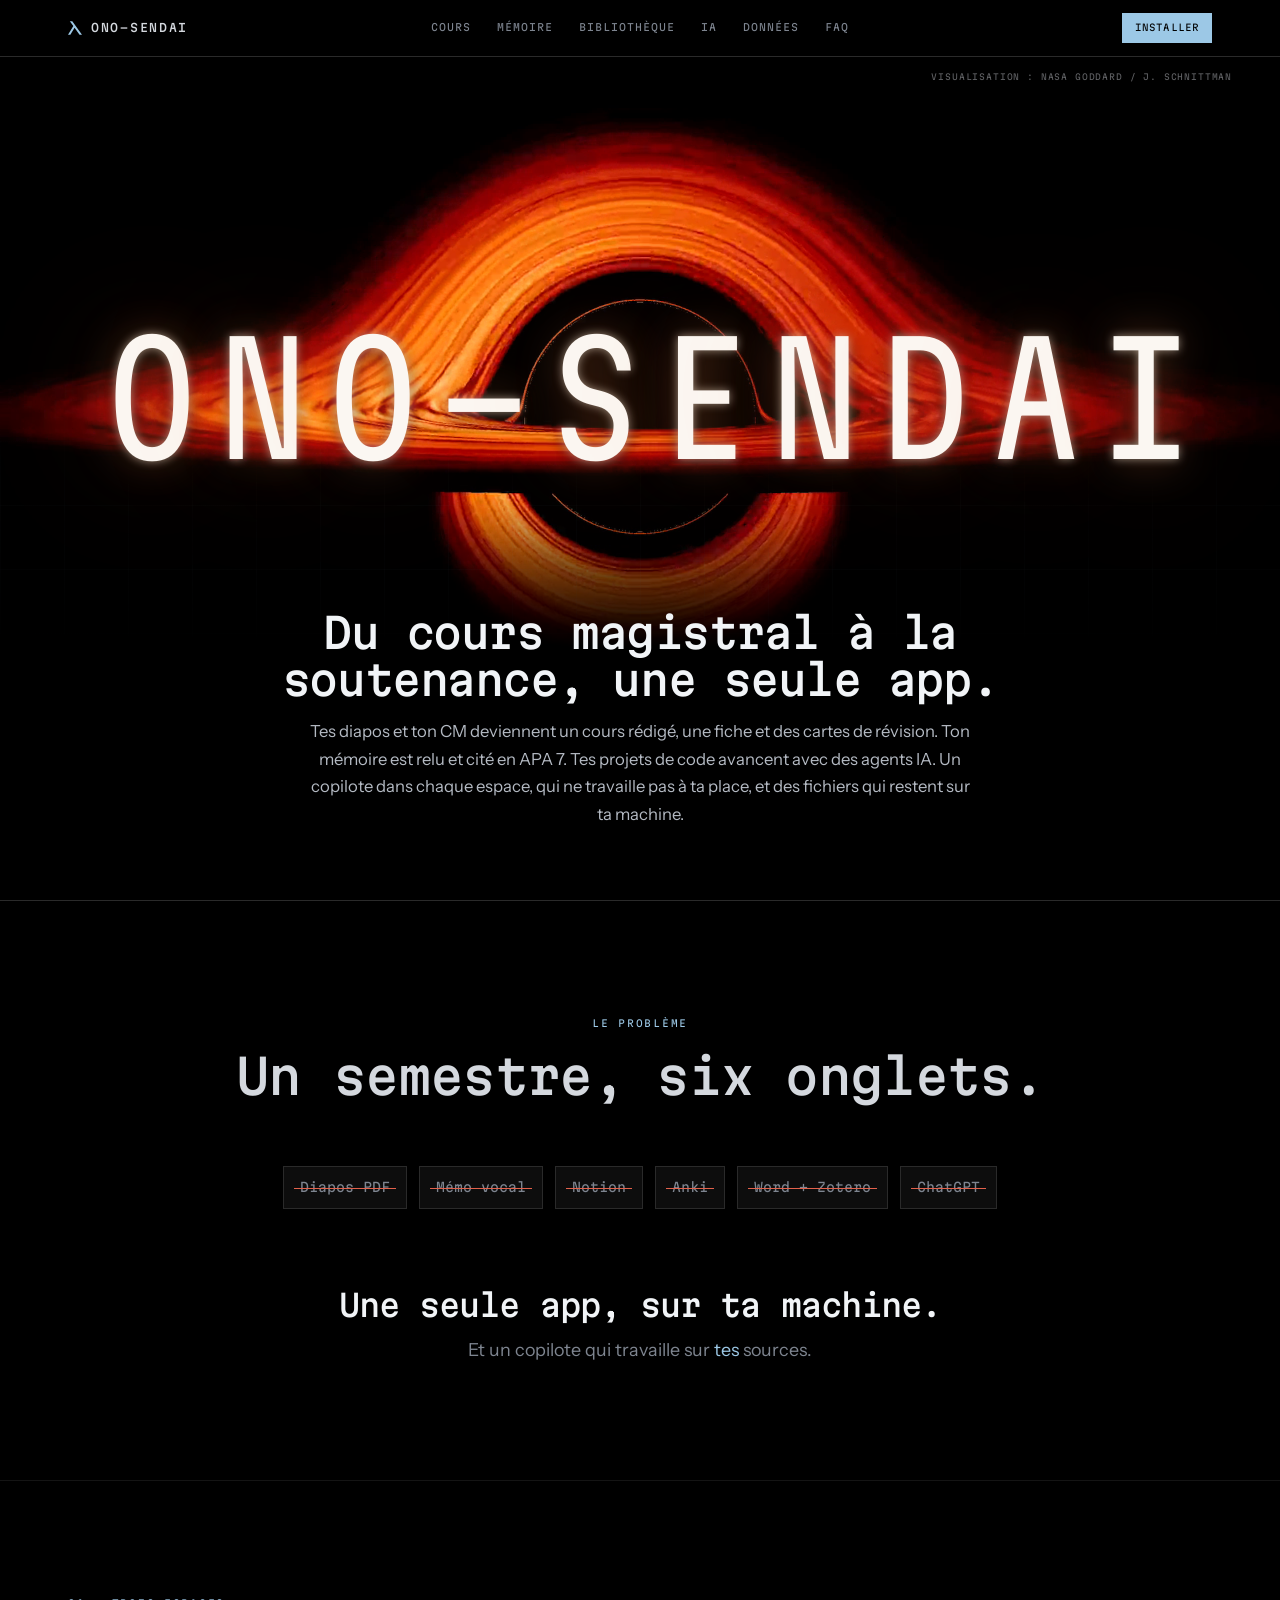
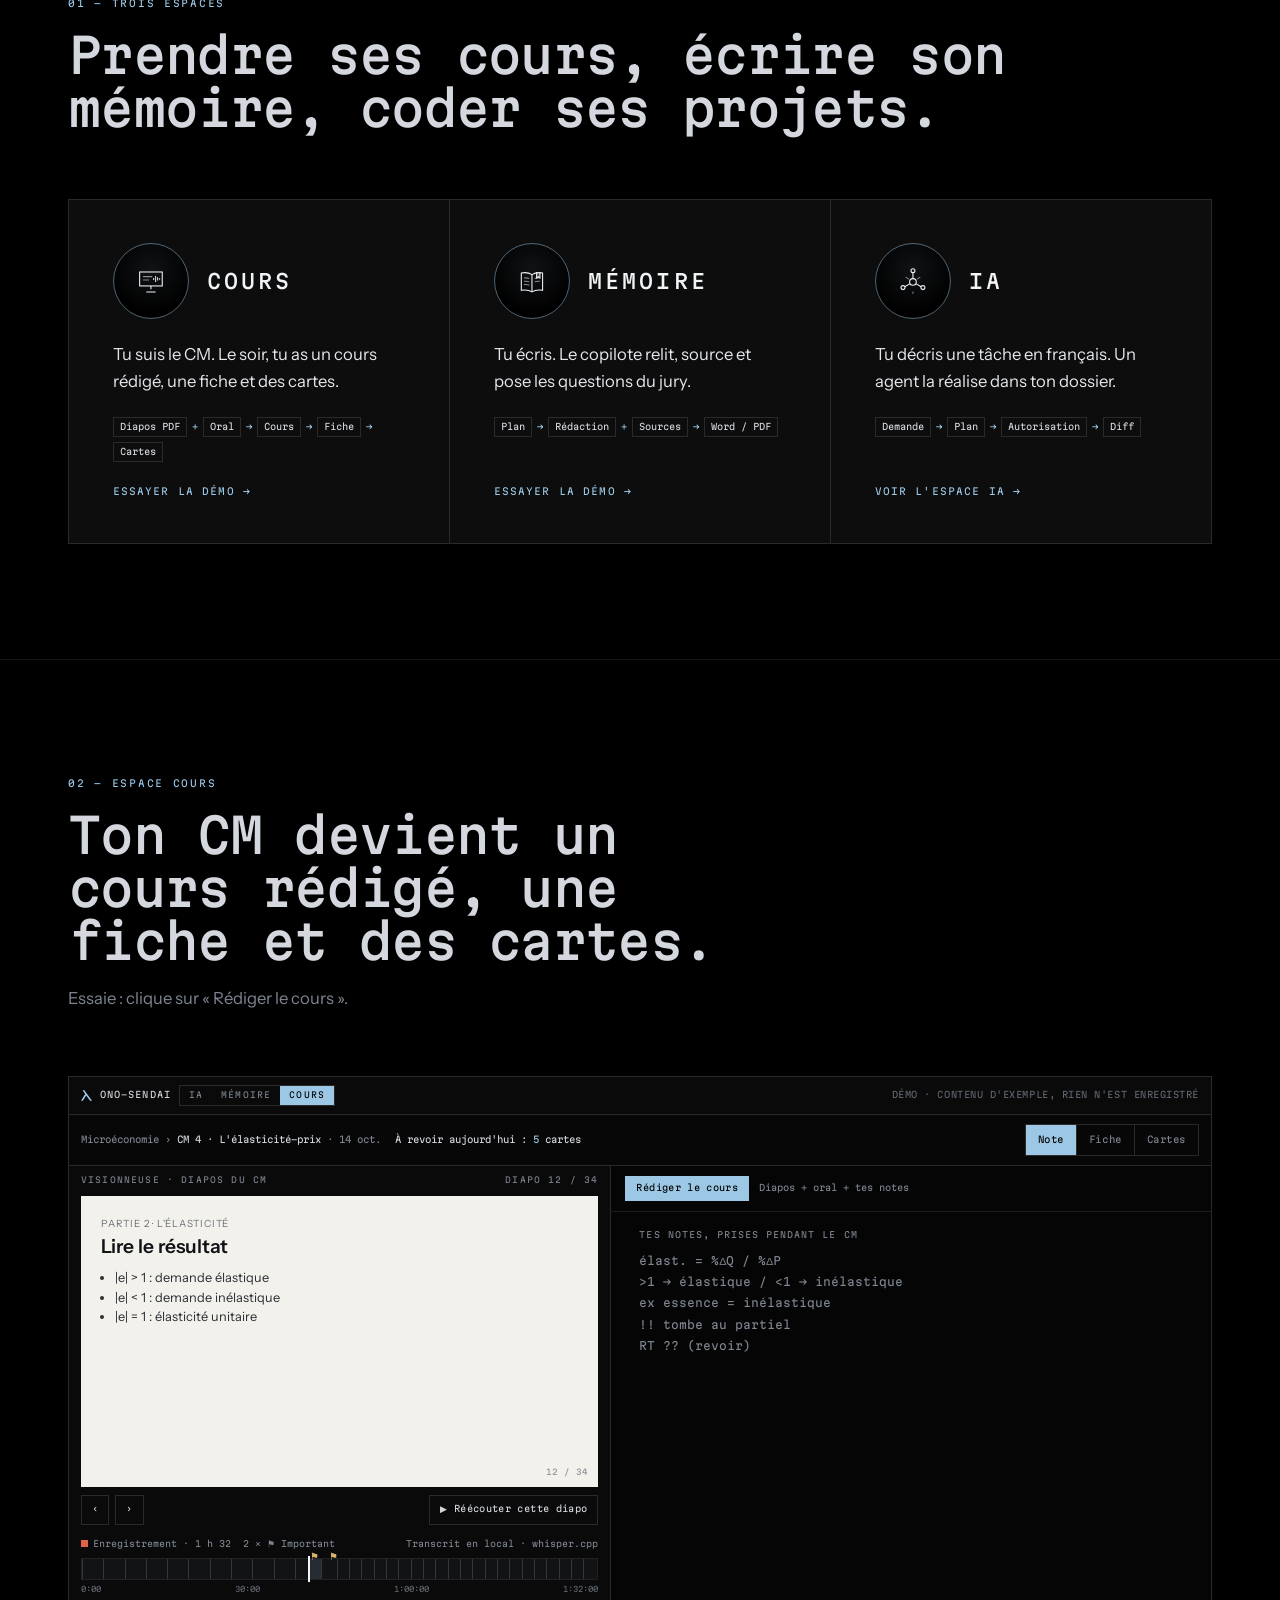
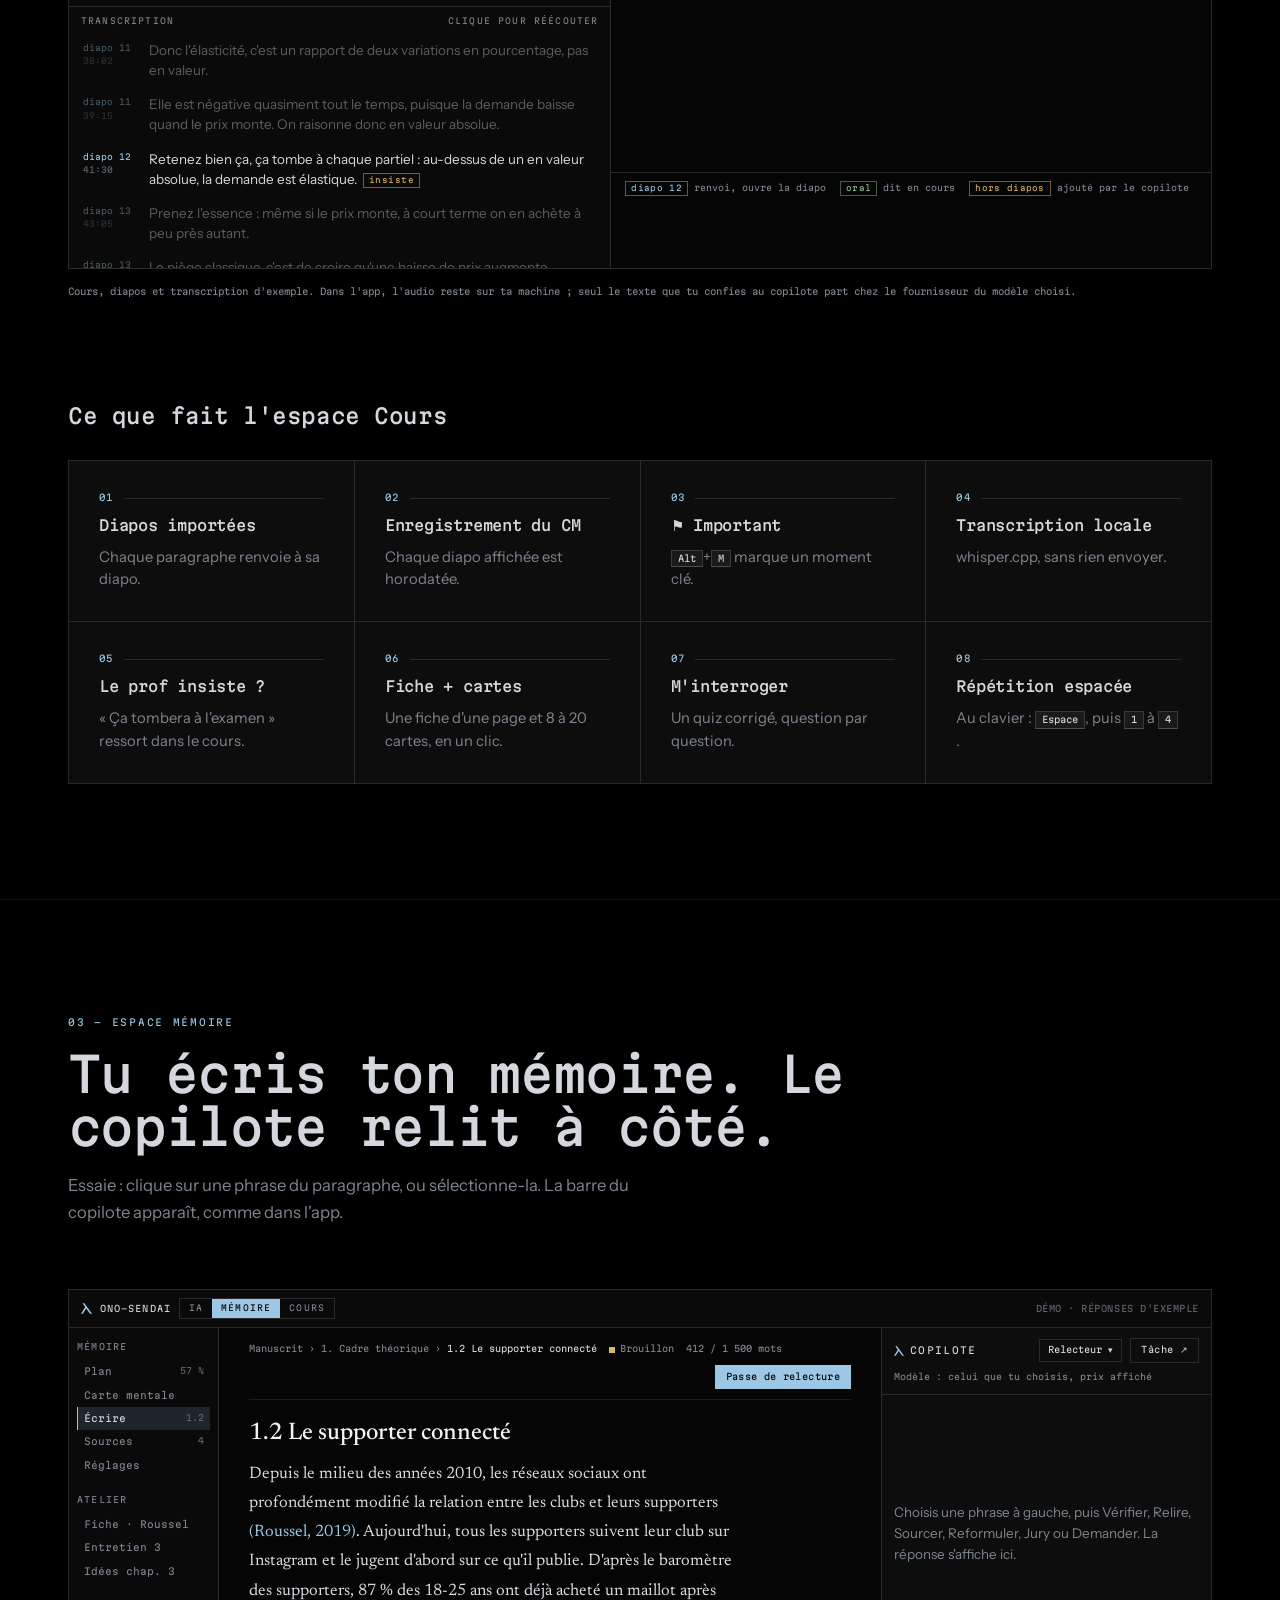
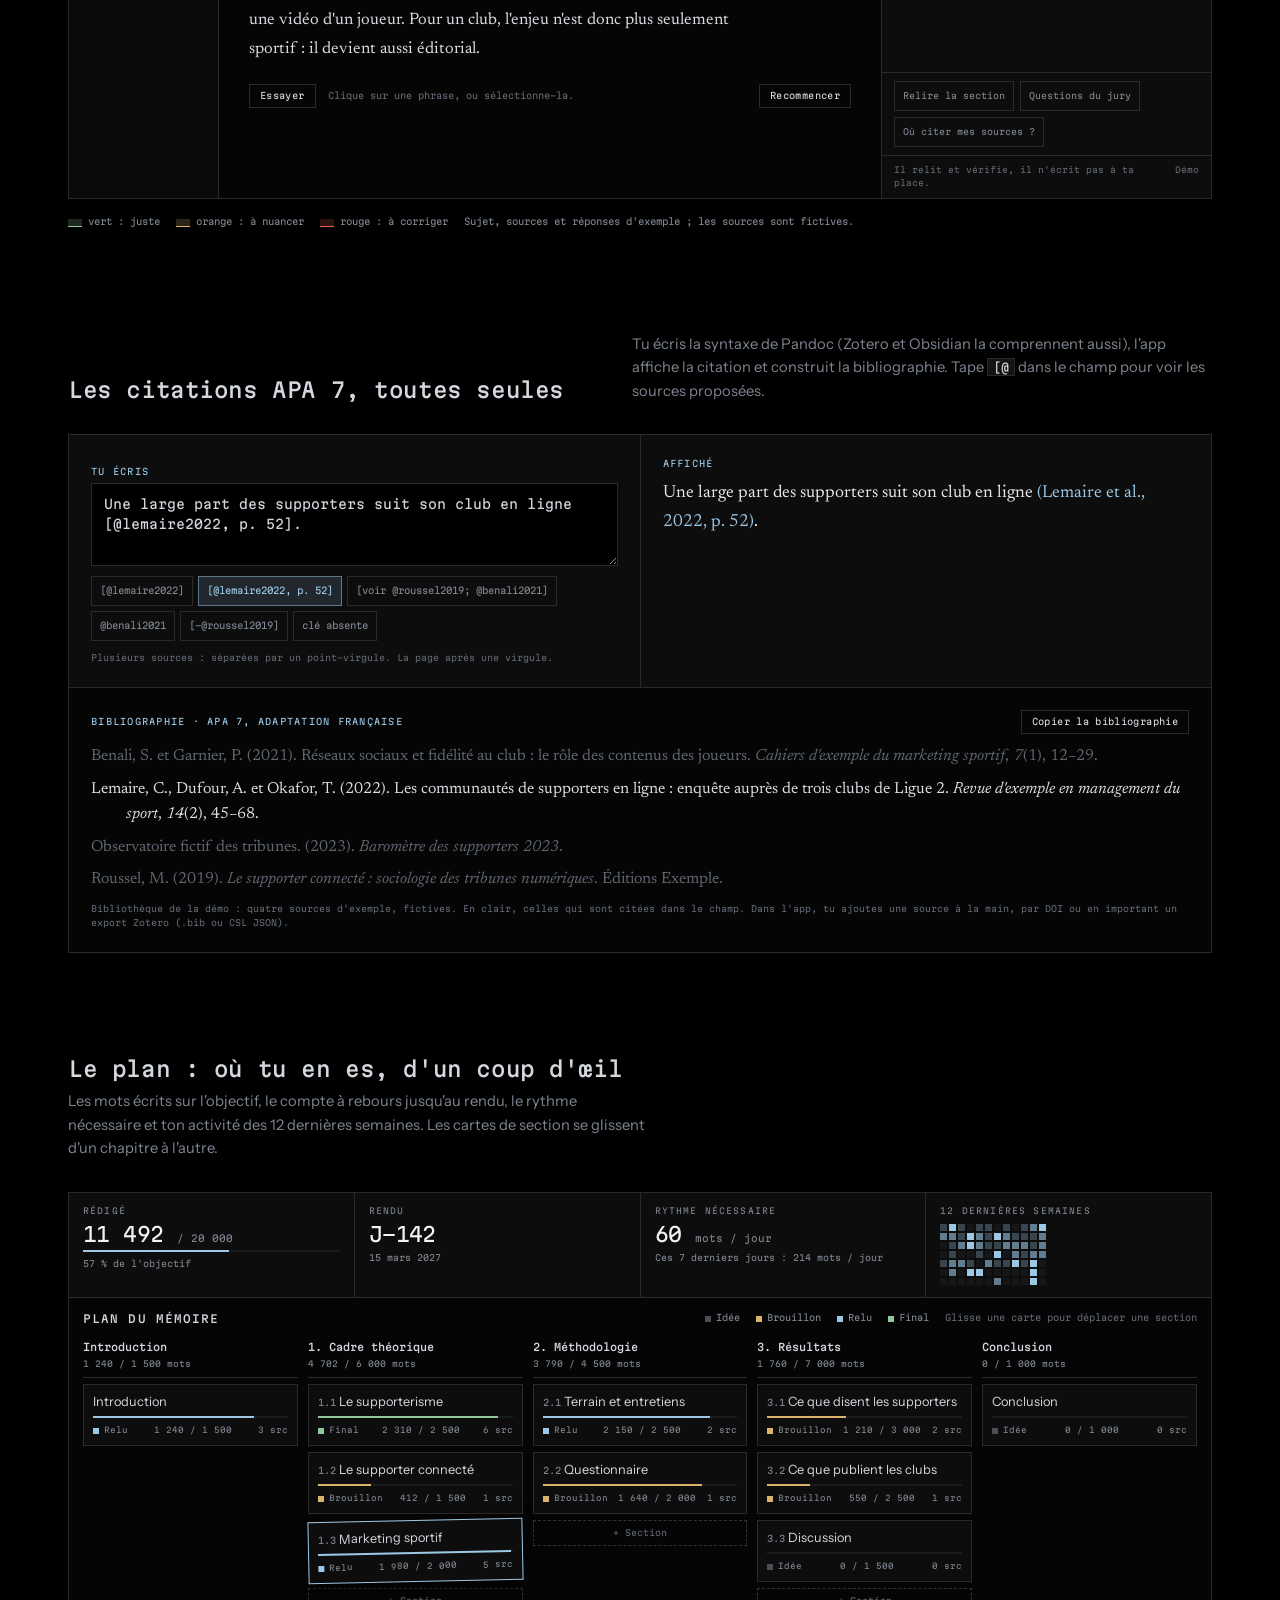
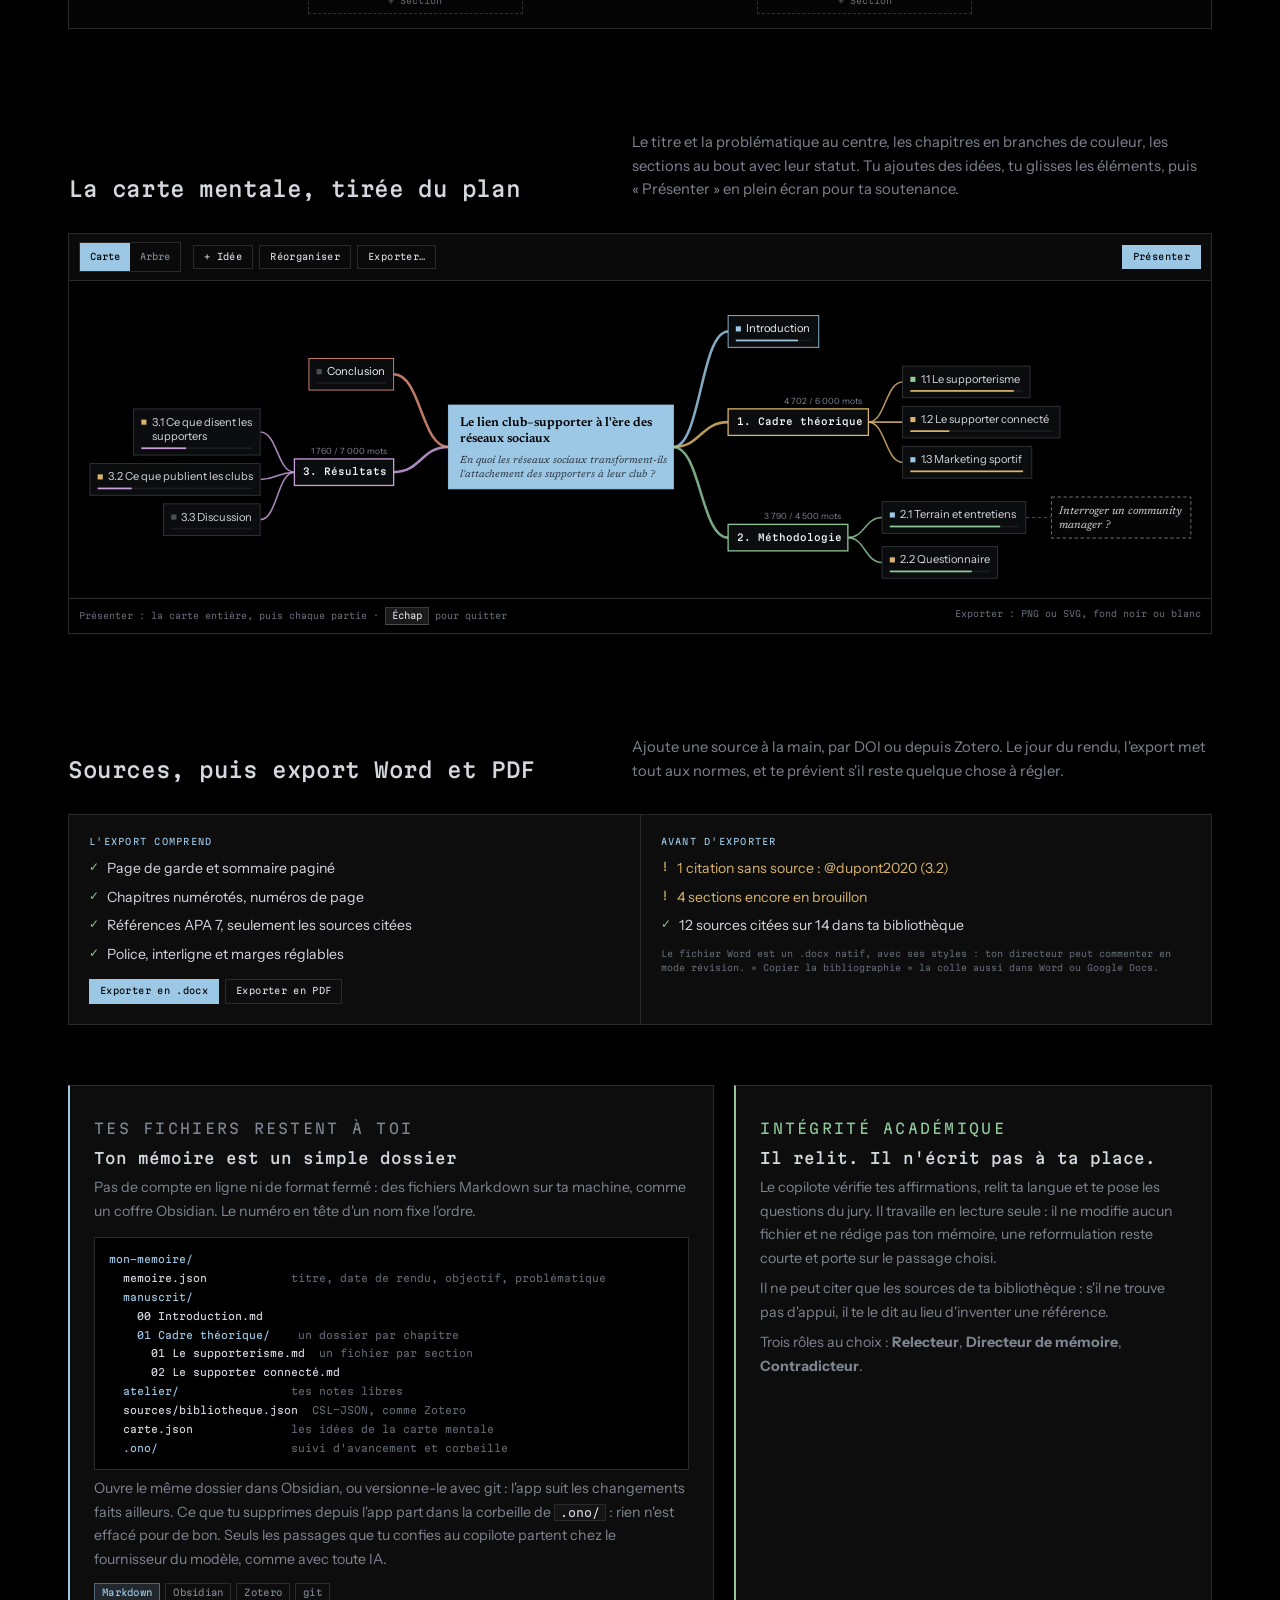
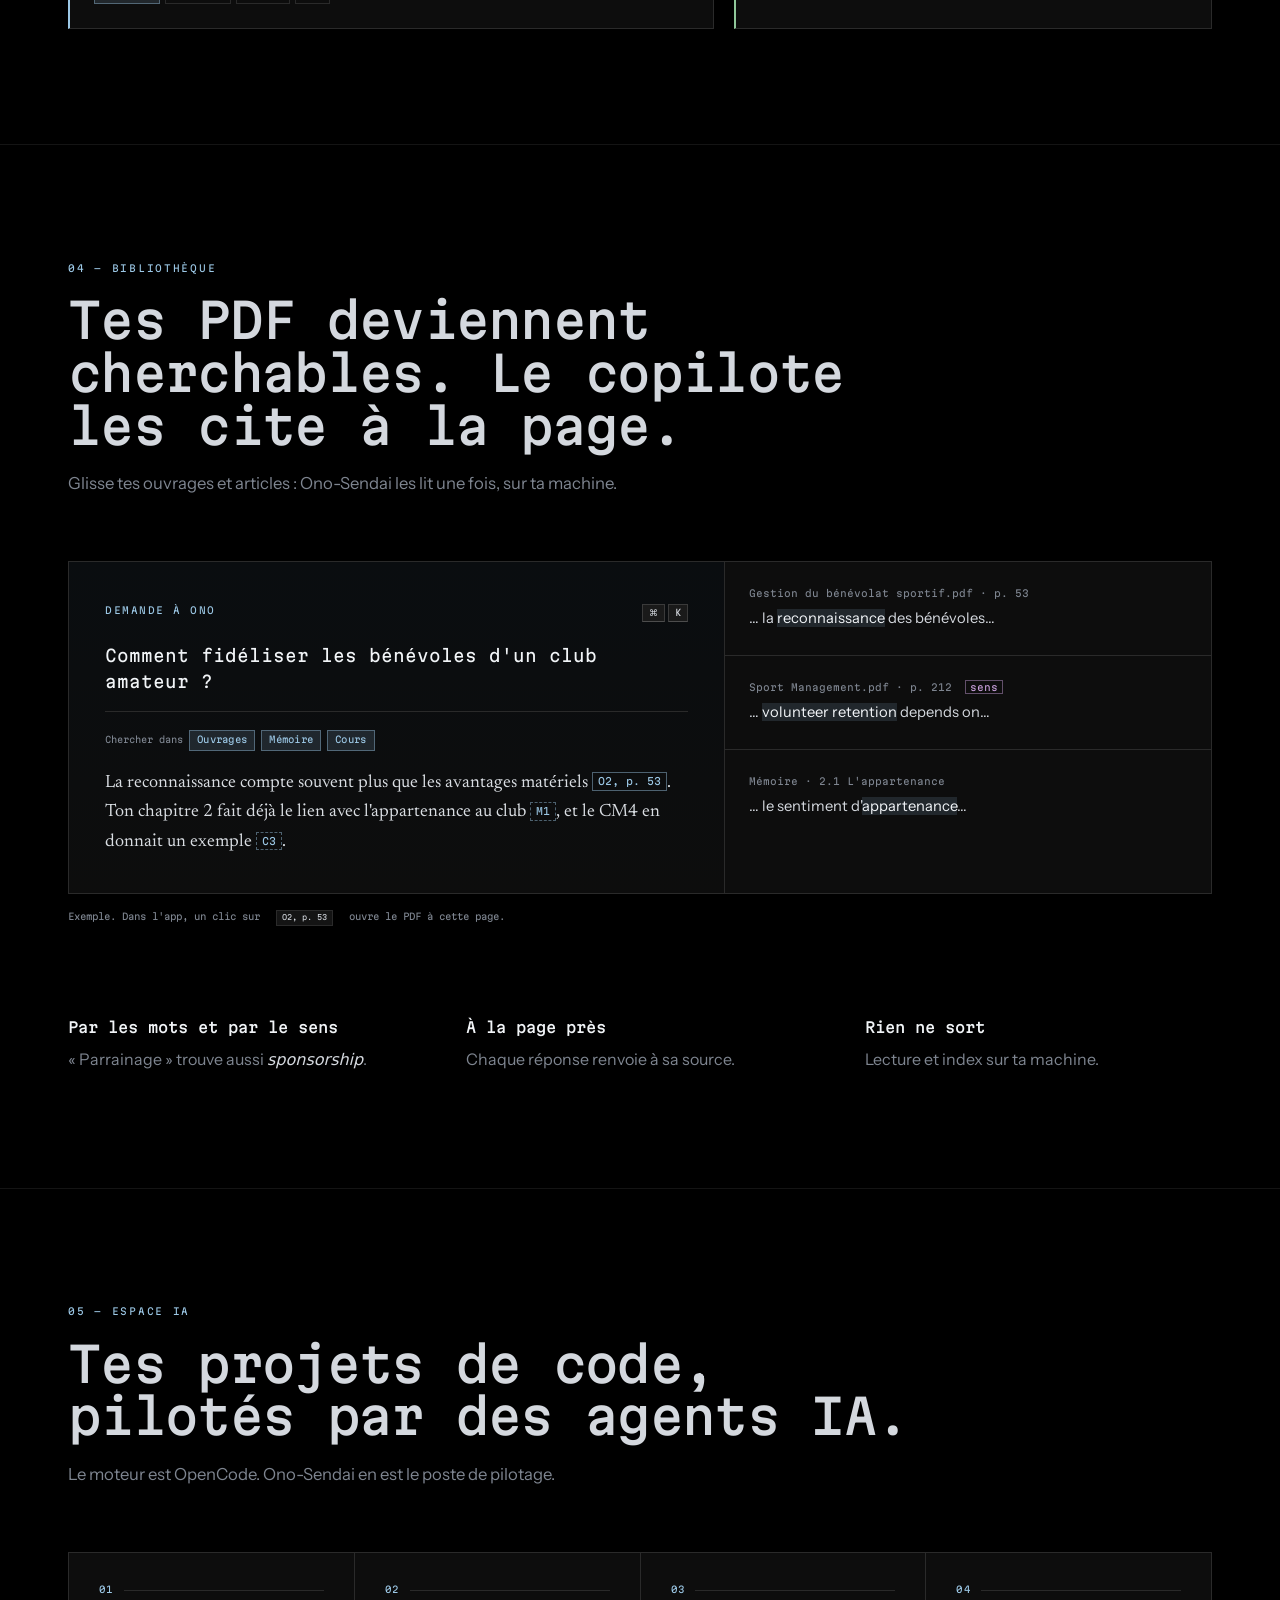
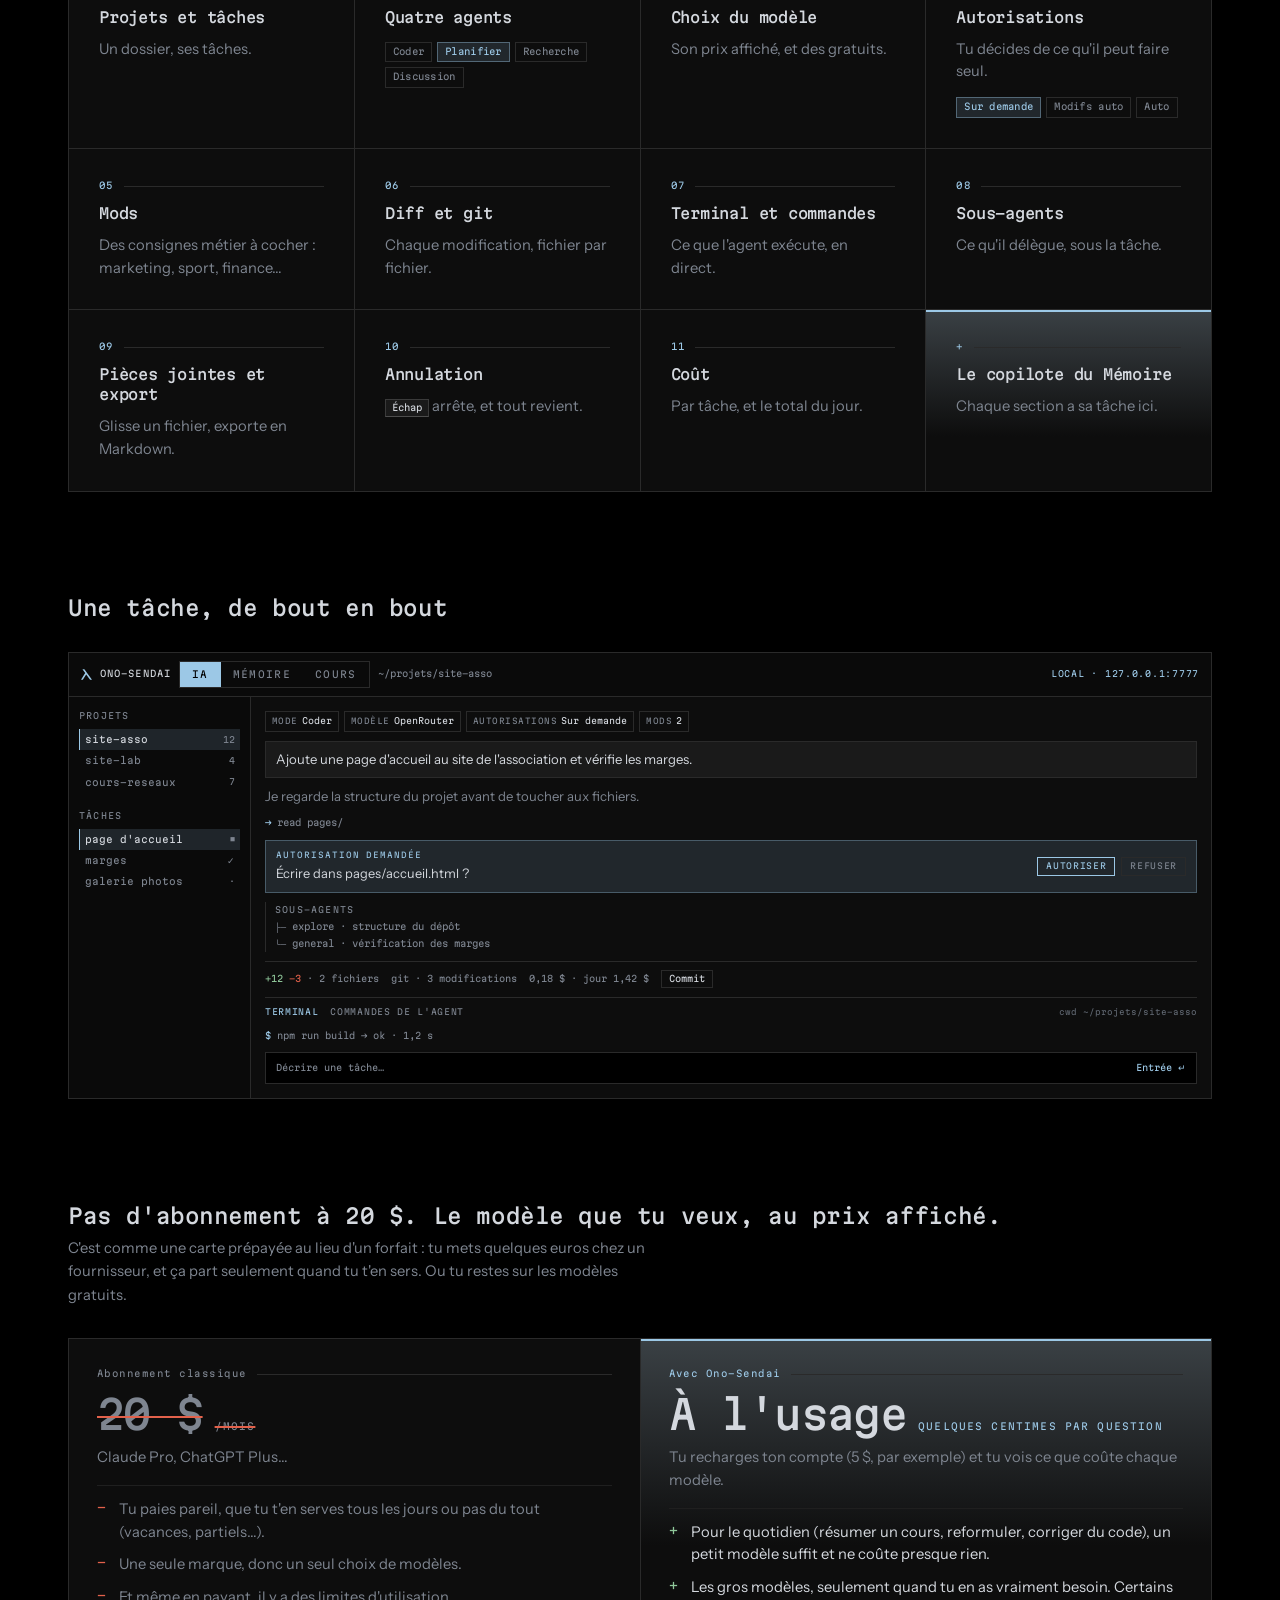
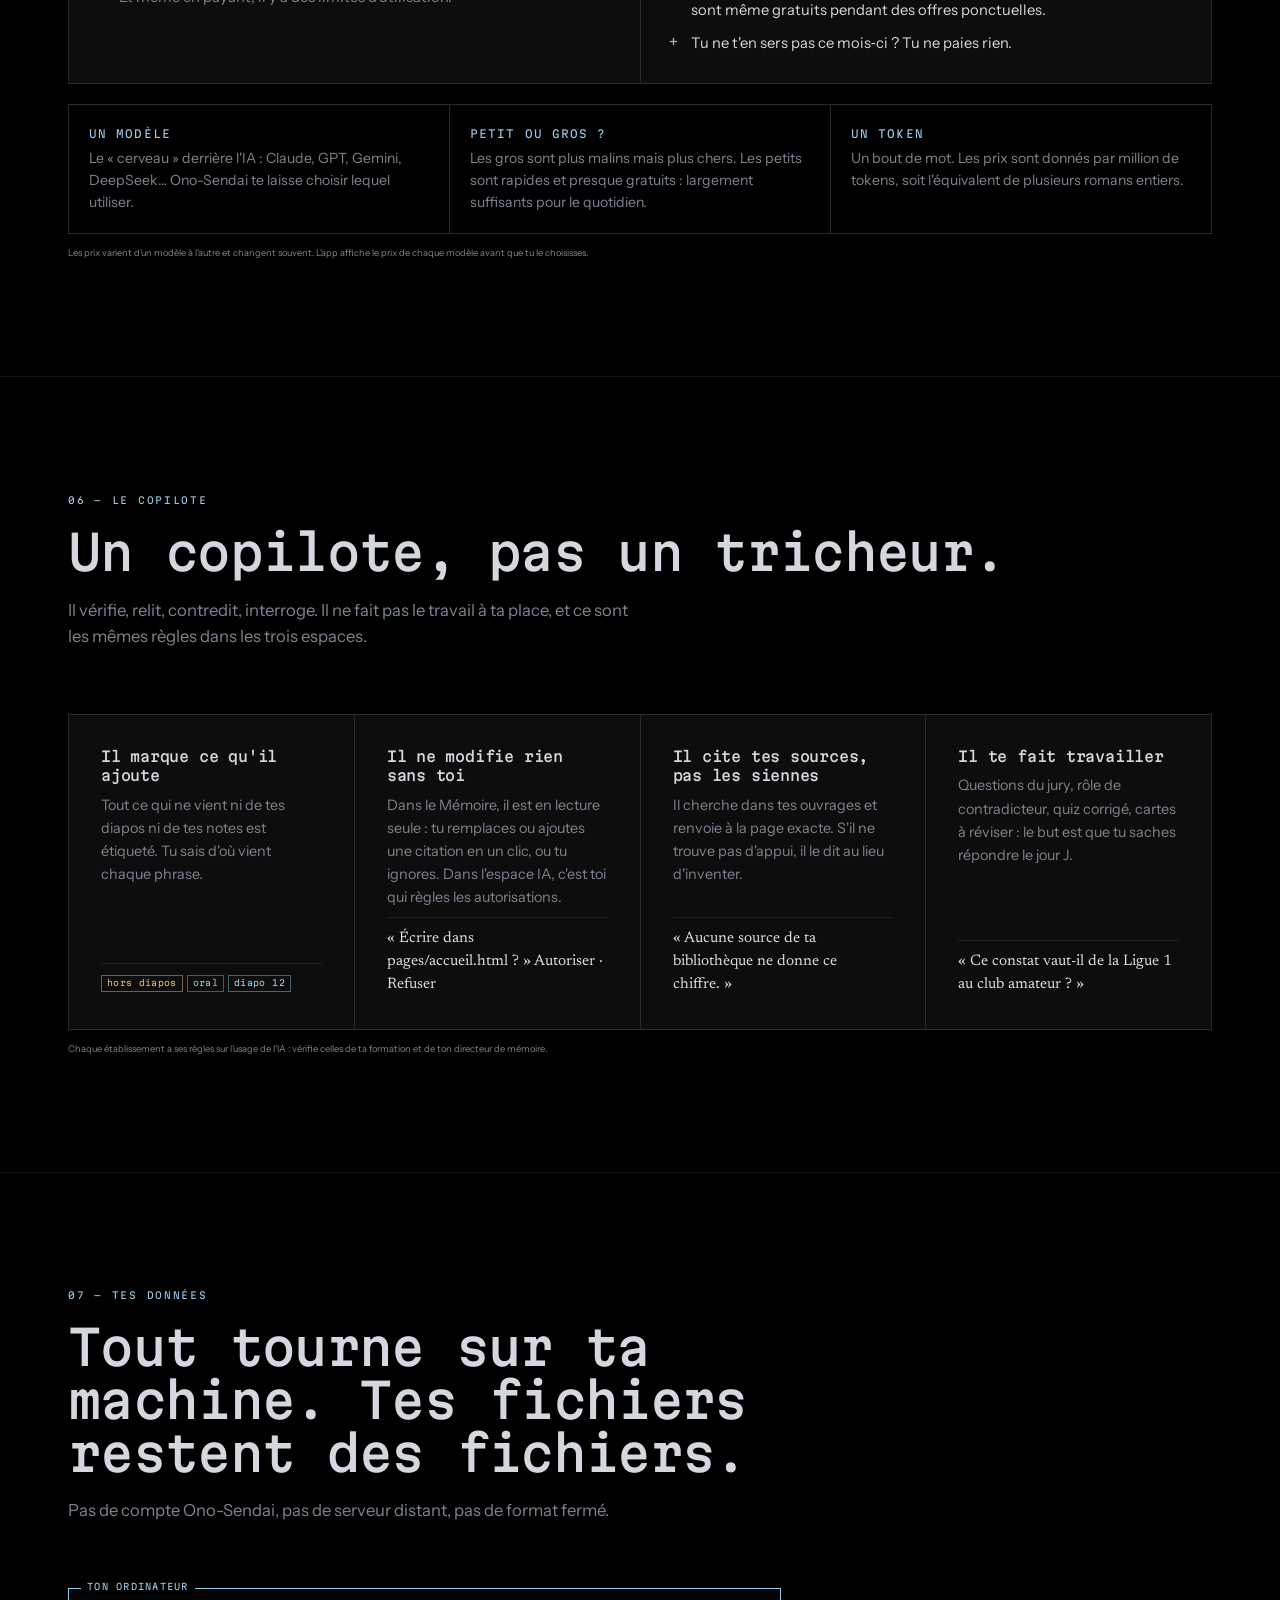
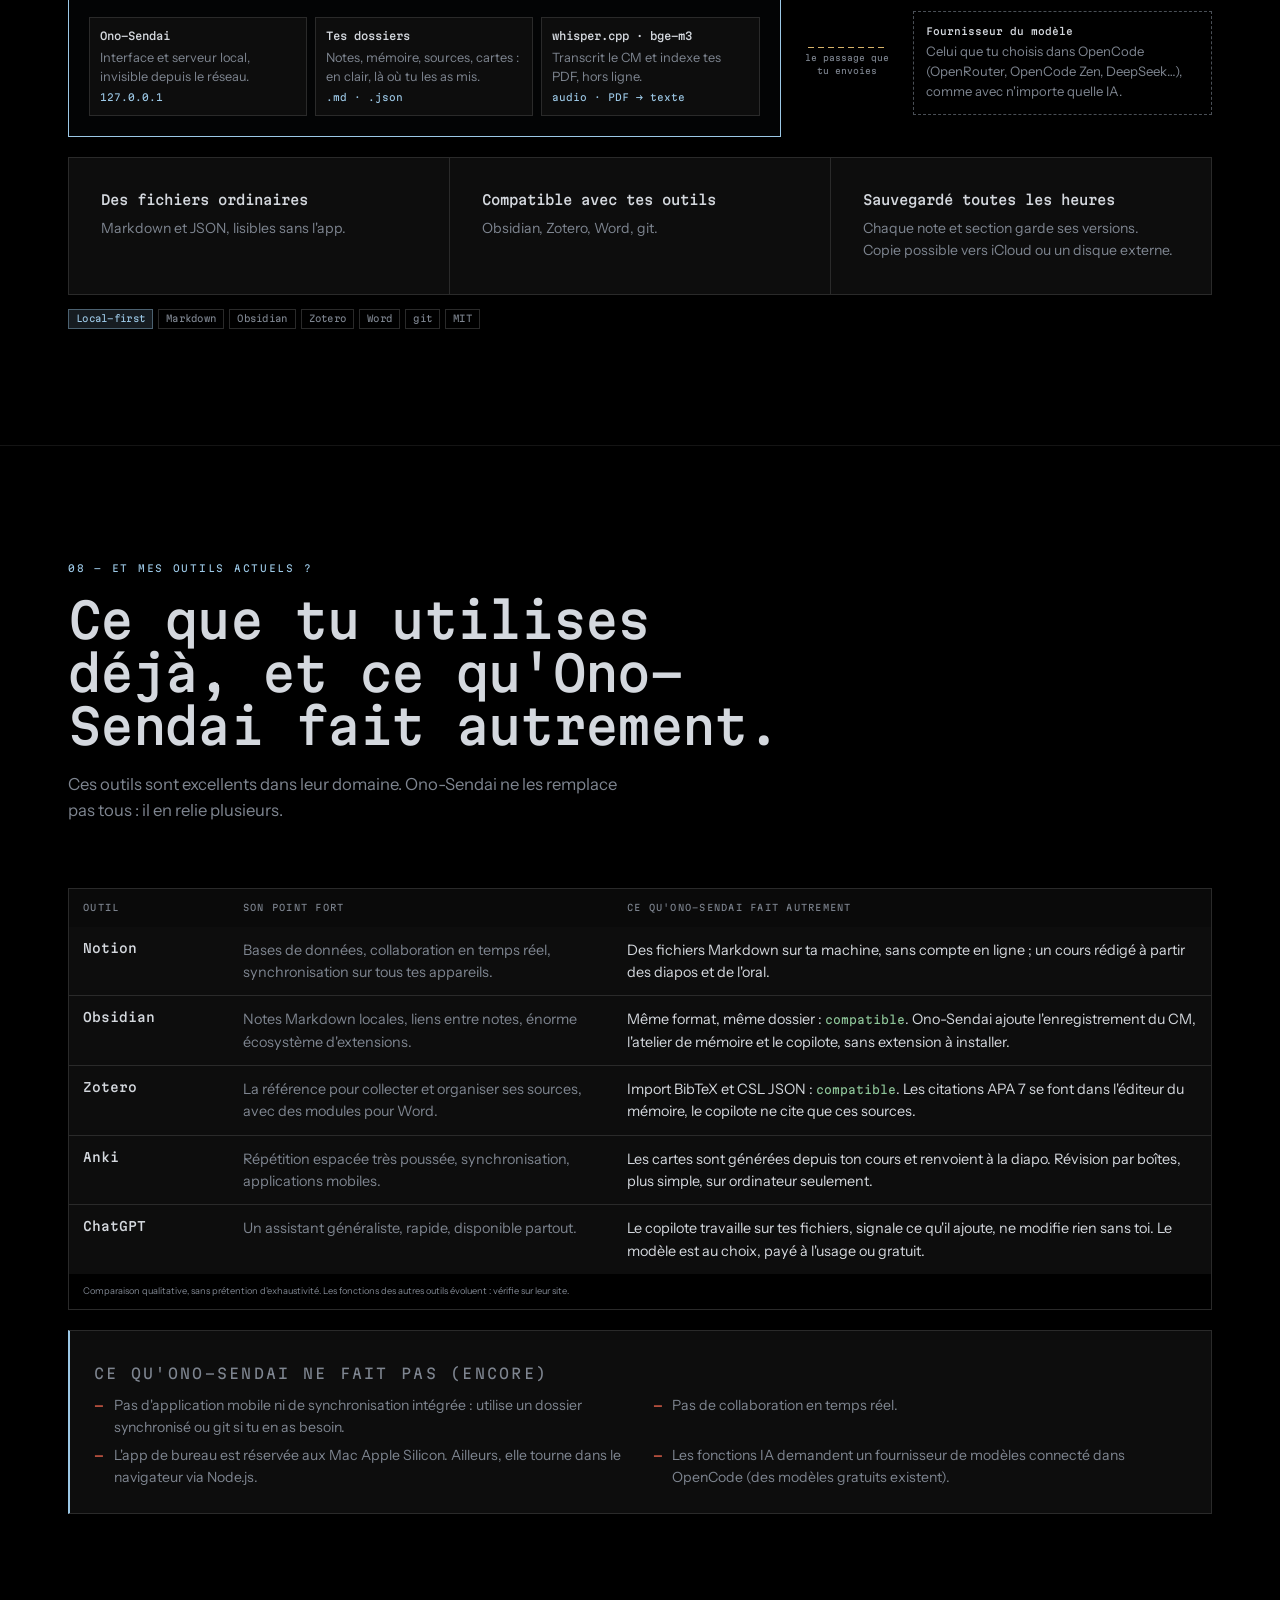
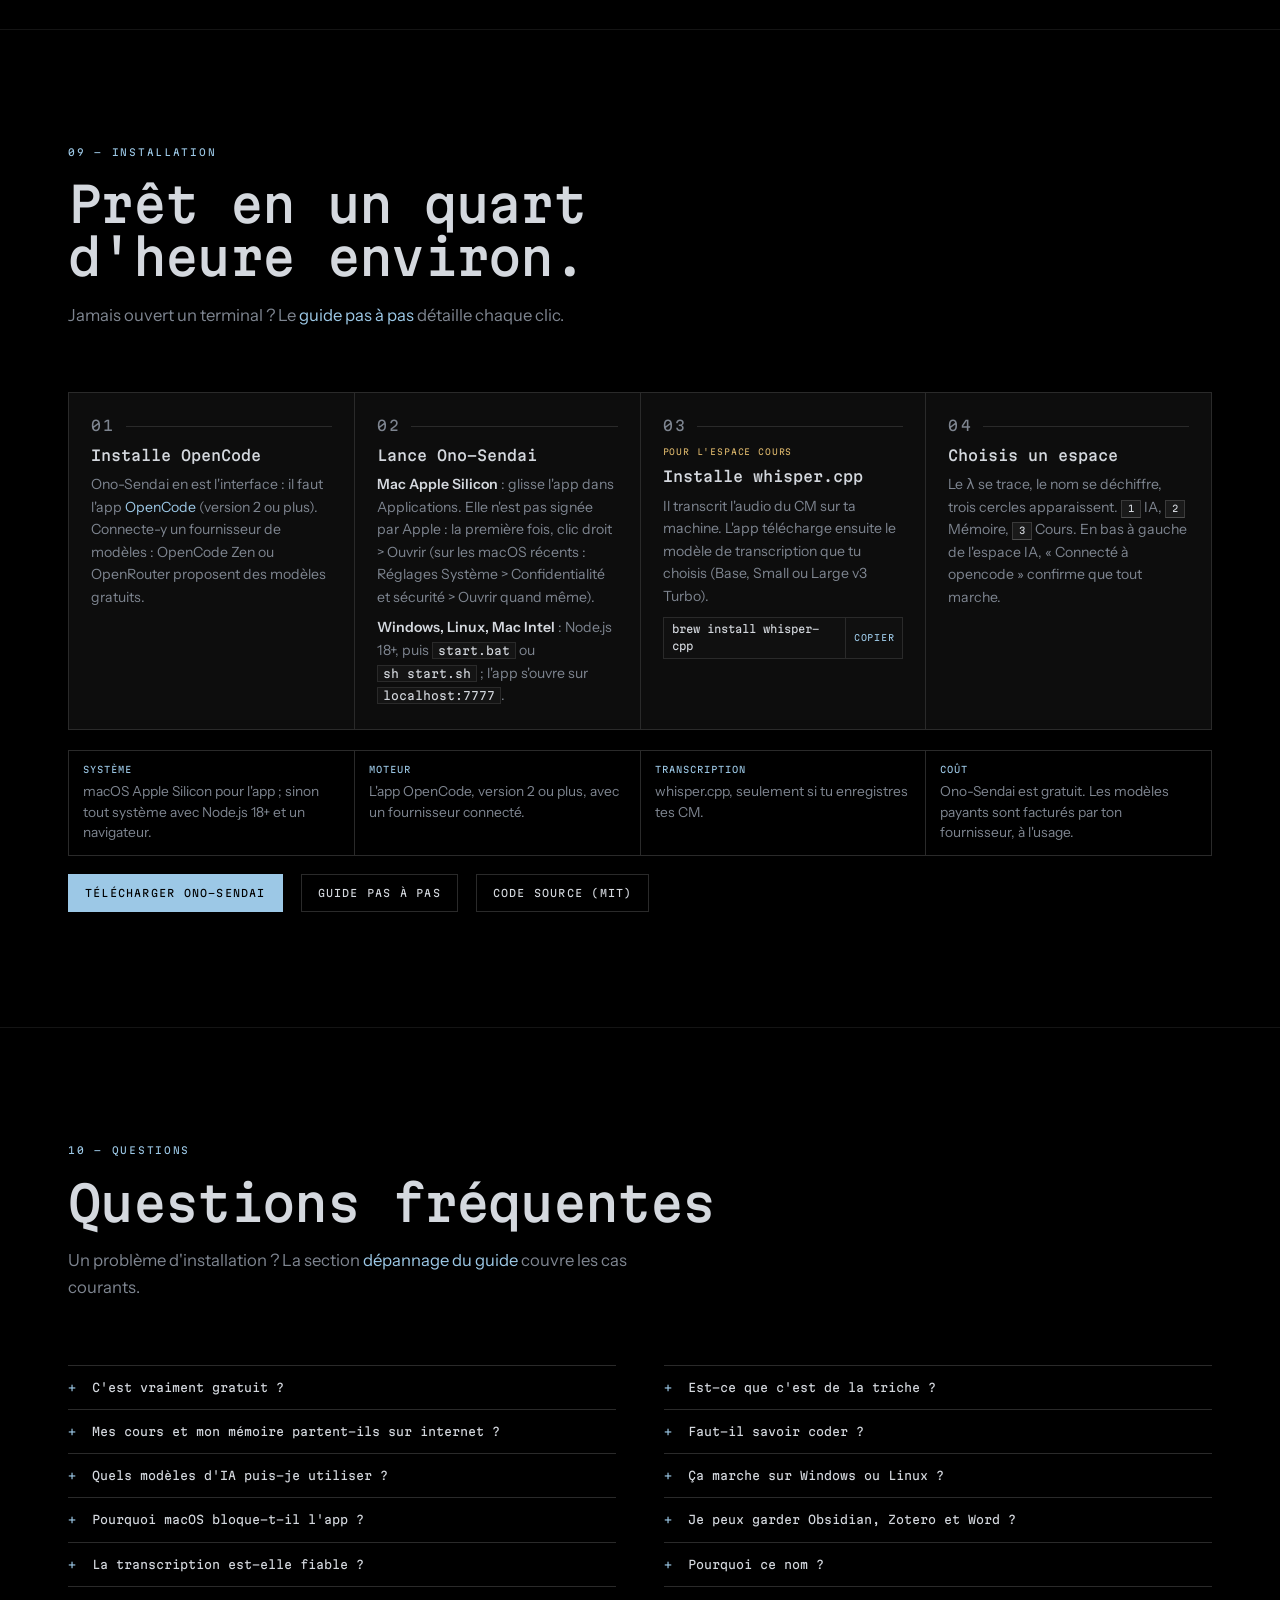
==== commit 1b4aee6b: "Landing v4 : Bibliothèque, Demande à Ono, sauvegarde, et une page plus aérée - Nouvelle section Bibl" ====
--- a/index.html
+++ b/index.html
@@ -4,7 +4,7 @@
 <meta charset="utf-8">
 <meta name="viewport" content="width=device-width, initial-scale=1">
 <title>Ono-Sendai — cours, mémoire et agents IA dans une seule app, sur ta machine</title>
-<meta name="description" content="App gratuite et open source pour étudiant·es : tes diapos et l'enregistrement du CM deviennent cours rédigé, fiche et cartes de révision ; ton mémoire est relu et cité en APA 7 ; tes projets de code avancent avec des agents IA. Local-first, fichiers Markdown, transcription hors ligne.">
+<meta name="description" content="App gratuite et open source pour étudiant·es : tes diapos et l'enregistrement du CM deviennent cours rédigé, fiche et cartes de révision ; ton mémoire est relu et cité en APA 7 ; tes PDF deviennent cherchables ; tes projets de code avancent avec des agents IA. Local-first, fichiers Markdown, transcription hors ligne.">
 <meta name="color-scheme" content="dark">
 <meta name="theme-color" content="#000000">
 <link rel="icon" href="assets/favicon.svg" type="image/svg+xml">
@@ -54,6 +54,7 @@
     <nav class="nav" aria-label="Navigation principale">
       <a href="#cours">Cours</a>
       <a href="#memoire">Mémoire</a>
+      <a href="#bibliotheque">Bibliothèque</a>
       <a href="#ia">IA</a>
       <a href="#local">Données</a>
       <a href="#faq">FAQ</a>
@@ -82,29 +83,21 @@
     </div>
   </section>
 
-  <section class="section" id="probleme" aria-labelledby="probleme-title">
-    <div class="wrap">
-      <div class="section-head">
-        <div>
-          <p class="eyebrow">Le problème</p>
-          <h2 id="probleme-title">Un semestre, six endroits différents.</h2>
-        </div>
-        <p class="section-note">Chacun fait bien son travail. Mais c'est toi qui recopies, exportes et recolles de l'un à l'autre.</p>
-      </div>
-
-      <ul class="scatter reveal" aria-label="Le parcours habituel d'un semestre">
-        <li><span class="scatter-what">Diapos</span><span class="scatter-where">Un PDF</span><span class="scatter-pain">Lues une fois, oubliées dans Téléchargements.</span></li>
-        <li><span class="scatter-what">Le CM</span><span class="scatter-where">Un mémo vocal</span><span class="scatter-pain">1 h 30 d'audio que personne ne réécoute.</span></li>
-        <li><span class="scatter-what">Notes</span><span class="scatter-where">Notion</span><span class="scatter-pain">Sans lien avec la diapo ni avec ce qu'a dit le prof.</span></li>
-        <li><span class="scatter-what">Révisions</span><span class="scatter-where">Anki</span><span class="scatter-pain">Des cartes à taper une par une.</span></li>
-        <li><span class="scatter-what">Mémoire</span><span class="scatter-where">Word + Zotero</span><span class="scatter-pain">Des citations à vérifier une par une, la veille du rendu.</span></li>
-        <li><span class="scatter-what">IA</span><span class="scatter-where">Un onglet ChatGPT</span><span class="scatter-pain">Ne connaît pas tes sources, et peut inventer une référence.</span></li>
+  <section class="section section-problem" id="probleme" aria-labelledby="probleme-title">
+    <div class="wrap">
+      <p class="eyebrow">Le problème</p>
+      <h2 id="probleme-title">Un semestre, six onglets.</h2>
+
+      <ul class="strip reveal" aria-label="Le parcours habituel d'un semestre">
+        <li>Diapos PDF</li>
+        <li>Mémo vocal</li>
+        <li>Notion</li>
+        <li>Anki</li>
+        <li>Word + Zotero</li>
+        <li>ChatGPT</li>
       </ul>
 
-      <div class="answer reveal">
-        <p class="answer-k">Avec Ono-Sendai</p>
-        <p>Un seul endroit, trois espaces, et des fichiers ordinaires dans tes dossiers. Le copilote travaille sur <strong>tes</strong> diapos, <strong>ton</strong> enregistrement, <strong>ta</strong> bibliothèque&nbsp;: il signale ce qu'il ajoute et ne change rien sans toi.</p>
-      </div>
+      <p class="big-answer reveal">Une seule app, sur ta machine.<br><span>Et un copilote qui travaille sur <em>tes</em> sources.</span></p>
     </div>
   </section>
 
@@ -115,7 +108,6 @@
           <p class="eyebrow">01 — Trois espaces</p>
           <h2 id="espaces-title">Prendre ses cours, écrire son mémoire, coder ses projets.</h2>
         </div>
-        <p class="section-note">Au lancement, trois cercles&nbsp;: tu choisis d'un clic ou avec <kbd>1</kbd> <kbd>2</kbd> <kbd>3</kbd>. Ensuite, <kbd>Alt</kbd>&nbsp;+&nbsp;le chiffre pour passer de l'un à l'autre.</p>
       </div>
 
       <div class="duo trio reveal">
@@ -127,16 +119,10 @@
             </span>
             <div>
               <h3 class="space-name" id="space-cours">Cours</h3>
-              <p class="space-key"><kbd>3</kbd><span class="sc-plus">ou</span><kbd>Alt</kbd><span class="sc-plus">+</span><kbd>3</kbd></p>
-            </div>
-          </div>
-          <p class="space-lede">Tu suis le CM&nbsp;: l'app enregistre et note quelle diapo est affichée. Le soir, tu as un cours rédigé, une fiche et des cartes de révision.</p>
+            </div>
+          </div>
+          <p class="space-lede">Tu suis le CM. Le soir, tu as un cours rédigé, une fiche et des cartes.</p>
           <p class="flow" aria-label="Diapos et oral, puis cours rédigé, fiche et cartes"><b>Diapos PDF</b><i>+</i><b>Oral</b><i>→</i><b>Cours</b><i>→</i><b>Fiche</b><i>→</i><b>Cartes</b></p>
-          <ul class="plan-list">
-            <li>Transcription 100&nbsp;% locale, chaque phrase rattachée à sa diapo.</li>
-            <li>Les moments où le prof insiste, repérés automatiquement.</li>
-            <li>Révision espacée, entièrement au clavier.</li>
-          </ul>
           <a class="space-link" href="#cours">Essayer la démo →</a>
         </article>
 
@@ -148,16 +134,10 @@
             </span>
             <div>
               <h3 class="space-name" id="space-mem">Mémoire</h3>
-              <p class="space-key"><kbd>2</kbd><span class="sc-plus">ou</span><kbd>Alt</kbd><span class="sc-plus">+</span><kbd>2</kbd></p>
-            </div>
-          </div>
-          <p class="space-lede">Tu écris ton mémoire, le copilote relit à côté&nbsp;: il vérifie une phrase, propose une source de ta bibliothèque, pose les questions du jury.</p>
+            </div>
+          </div>
+          <p class="space-lede">Tu écris. Le copilote relit, source et pose les questions du jury.</p>
           <p class="flow" aria-label="Plan, rédaction, sources, puis export Word ou PDF"><b>Plan</b><i>→</i><b>Rédaction</b><i>+</i><b>Sources</b><i>→</i><b>Word / PDF</b></p>
-          <ul class="plan-list">
-            <li>Citations et bibliographie APA&nbsp;7, sans y penser.</li>
-            <li>Carte mentale tirée du plan, prête pour la soutenance.</li>
-            <li>Export Word et PDF avec page de garde et sommaire.</li>
-          </ul>
           <a class="space-link" href="#memoire">Essayer la démo →</a>
         </article>
 
@@ -169,16 +149,10 @@
             </span>
             <div>
               <h3 class="space-name" id="space-ia">IA</h3>
-              <p class="space-key"><kbd>1</kbd><span class="sc-plus">ou</span><kbd>Alt</kbd><span class="sc-plus">+</span><kbd>1</kbd></p>
-            </div>
-          </div>
-          <p class="space-lede">Tu décris une tâche en français, un agent la réalise dans ton dossier&nbsp;: un site, un portfolio, un script, un plan de projet.</p>
+            </div>
+          </div>
+          <p class="space-lede">Tu décris une tâche en français. Un agent la réalise dans ton dossier.</p>
           <p class="flow" aria-label="Demande, puis plan, autorisation et diff"><b>Demande</b><i>→</i><b>Plan</b><i>→</i><b>Autorisation</b><i>→</i><b>Diff</b></p>
-          <ul class="plan-list">
-            <li>Quatre agents&nbsp;: Coder, Planifier, Recherche, Discussion.</li>
-            <li>Le modèle de ton choix, son prix affiché.</li>
-            <li>Tu décides de ce qu'il a le droit de faire sans te demander.</li>
-          </ul>
           <a class="space-link" href="#ia">Voir l'espace IA →</a>
         </article>
       </div>
@@ -192,7 +166,7 @@
           <p class="eyebrow">02 — Espace Cours</p>
           <h2 id="cours-title">Ton CM devient un cours rédigé, une fiche et des cartes.</h2>
         </div>
-        <p class="section-note">Essaie&nbsp;: clique sur une phrase de la transcription, puis sur «&nbsp;Rédiger le cours&nbsp;». Les onglets Fiche et Cartes montrent la suite.</p>
+        <p class="section-note">Essaie&nbsp;: clique sur «&nbsp;Rédiger le cours&nbsp;».</p>
       </div>
 
       <div class="demo cours-demo reveal" id="cours-demo" role="group" aria-label="Démo de l'espace Cours">
@@ -324,48 +298,47 @@
 
       <div class="sub-head">
         <h3>Ce que fait l'espace Cours</h3>
-        <p>Un dossier par matière, une note Markdown par cours, trois onglets&nbsp;: Note, Fiche, Cartes.</p>
       </div>
       <div class="ia-grid reveal">
         <article class="ia-cell">
           <p class="f-index">01</p>
           <h3 class="f-title">Diapos importées</h3>
-          <p class="f-desc">Glisse le PDF du prof. Chaque paragraphe du cours rédigé renvoie à sa diapo, qui s'ouvre dans une visionneuse à côté.</p>
+          <p class="f-desc">Chaque paragraphe renvoie à sa diapo.</p>
         </article>
         <article class="ia-cell">
           <p class="f-index">02</p>
           <h3 class="f-title">Enregistrement du CM</h3>
-          <p class="f-desc">Chaque diapo affichée est horodatée, même avec une télécommande de présentation. Sauvegarde toutes les 5&nbsp;s&nbsp;: rien n'est perdu si l'app se ferme.</p>
+          <p class="f-desc">Chaque diapo affichée est horodatée.</p>
         </article>
         <article class="ia-cell">
           <p class="f-index">03</p>
           <h3 class="f-title">⚑ Important</h3>
-          <p class="f-desc">Un bouton, ou <kbd>Alt</kbd>+<kbd>M</kbd>, pour marquer un moment clé pendant le cours.</p>
+          <p class="f-desc"><kbd>Alt</kbd>+<kbd>M</kbd> marque un moment clé.</p>
         </article>
         <article class="ia-cell">
           <p class="f-index">04</p>
           <h3 class="f-title">Transcription locale</h3>
-          <p class="f-desc">whisper.cpp, modèles Base, Small ou Large v3 Turbo téléchargés par l'app. Le vocabulaire des diapos aide à reconnaître les termes du cours.</p>
+          <p class="f-desc">whisper.cpp, sans rien envoyer.</p>
         </article>
         <article class="ia-cell">
           <p class="f-index">05</p>
           <h3 class="f-title">Le prof insiste&nbsp;?</h3>
-          <p class="f-desc">Les «&nbsp;retenez&nbsp;», «&nbsp;ça tombera à l'examen&nbsp;» sont repérés et ressortent dans le cours&nbsp;: «&nbsp;Dit en cours, à retenir&nbsp;».</p>
+          <p class="f-desc">«&nbsp;Ça tombera à l'examen&nbsp;» ressort dans le cours.</p>
         </article>
         <article class="ia-cell">
           <p class="f-index">06</p>
           <h3 class="f-title">Fiche + cartes</h3>
-          <p class="f-desc">Une fiche d'une page (essentiel, notions, pièges, questions d'examen) et 8 à 20 cartes question/réponse, en un clic.</p>
+          <p class="f-desc">Une fiche d'une page et 8 à 20 cartes, en un clic.</p>
         </article>
         <article class="ia-cell">
           <p class="f-index">07</p>
           <h3 class="f-title">M'interroger</h3>
-          <p class="f-desc">Un quiz corrigé question par question, «&nbsp;Expliquer simplement&nbsp;», et tes propres questions sur la note.</p>
+          <p class="f-desc">Un quiz corrigé, question par question.</p>
         </article>
         <article class="ia-cell">
           <p class="f-index">08</p>
           <h3 class="f-title">Répétition espacée</h3>
-          <p class="f-desc">Des boîtes à 1, 3, 7, 14, 30, 60 et 120 jours. Révise tout, une matière ou une note, au clavier&nbsp;: <kbd>Espace</kbd>, <kbd>1</kbd> à <kbd>4</kbd>.</p>
+          <p class="f-desc">Au clavier&nbsp;: <kbd>Espace</kbd>, puis <kbd>1</kbd> à <kbd>4</kbd>.</p>
         </article>
       </div>
     </div>
@@ -600,84 +573,125 @@
   </section>
 
 
+  <section class="section" id="bibliotheque" aria-labelledby="biblio-title">
+    <div class="wrap">
+      <div class="section-head">
+        <div>
+          <p class="eyebrow">04 — Bibliothèque</p>
+          <h2 id="biblio-title">Tes PDF deviennent cherchables. Le copilote les cite à la page.</h2>
+        </div>
+        <p class="section-note">Glisse tes ouvrages et articles&nbsp;: Ono-Sendai les lit une fois, sur ta machine.</p>
+      </div>
+
+      <div class="ask reveal" role="img" aria-label="Aperçu de « Demande à Ono » : une question, les trois sources interrogées (ouvrages, mémoire, cours), puis une réponse qui renvoie à la page d'un ouvrage, à une section du mémoire et à une note de cours.">
+        <div class="ask-panel" aria-hidden="true">
+          <div class="ask-top"><span class="ask-k">Demande à Ono</span><span><kbd>⌘</kbd> <kbd>K</kbd></span></div>
+          <p class="ask-q">Comment fidéliser les bénévoles d'un club amateur&nbsp;?</p>
+          <div class="ask-in"><span>Chercher dans</span><span class="chip on">Ouvrages</span><span class="chip on">Mémoire</span><span class="chip on">Cours</span></div>
+          <p class="ask-a">La reconnaissance compte souvent plus que les avantages matériels <span class="ref-o">O2, p.&nbsp;53</span>. Ton chapitre 2 fait déjà le lien avec l'appartenance au club <span class="ref-d">M1</span>, et le CM4 en donnait un exemple <span class="ref-d">C3</span>.</p>
+        </div>
+        <ul class="ask-hits" aria-hidden="true">
+          <li><span class="hit-src">Gestion du bénévolat sportif.pdf · p.&nbsp;53</span><span class="hit-txt">… la <mark>reconnaissance</mark> des bénévoles…</span></li>
+          <li><span class="hit-src">Sport Management.pdf · p.&nbsp;212 <i>sens</i></span><span class="hit-txt">… <mark>volunteer retention</mark> depends on…</span></li>
+          <li><span class="hit-src">Mémoire · 2.1 L'appartenance</span><span class="hit-txt">… le sentiment d'<mark>appartenance</mark>…</span></li>
+        </ul>
+      </div>
+      <p class="legend">Exemple. Dans l'app, un clic sur <span class="inline-code">O2, p.&nbsp;53</span> ouvre le PDF à cette page.</p>
+
+      <div class="trio-facts reveal">
+        <article>
+          <h3>Par les mots et par le sens</h3>
+          <p>«&nbsp;Parrainage&nbsp;» trouve aussi <em>sponsorship</em>.</p>
+        </article>
+        <article>
+          <h3>À la page près</h3>
+          <p>Chaque réponse renvoie à sa source.</p>
+        </article>
+        <article>
+          <h3>Rien ne sort</h3>
+          <p>Lecture et index sur ta machine.</p>
+        </article>
+      </div>
+    </div>
+  </section>
+
+
   <section class="section" id="ia" aria-labelledby="ia-title">
     <div class="wrap">
       <div class="section-head">
         <div>
-          <p class="eyebrow">04 — Espace IA</p>
+          <p class="eyebrow">05 — Espace IA</p>
           <h2 id="ia-title">Tes projets de code, pilotés par des agents IA.</h2>
         </div>
-        <p class="section-note">Un site, un portfolio, un script d'analyse&nbsp;: le moteur est OpenCode, Ono-Sendai en est le poste de pilotage.</p>
+        <p class="section-note">Le moteur est OpenCode. Ono-Sendai en est le poste de pilotage.</p>
       </div>
 
       <div class="ia-grid reveal">
         <article class="ia-cell">
           <p class="f-index">01</p>
           <h3 class="f-title">Projets et tâches</h3>
-          <p class="f-desc">Chaque dossier de projet a ses propres tâches, partagées avec l'app OpenCode.</p>
+          <p class="f-desc">Un dossier, ses tâches.</p>
         </article>
         <article class="ia-cell">
           <p class="f-index">02</p>
           <h3 class="f-title">Quatre agents</h3>
-          <p class="f-desc">Planifier réfléchit sans toucher aux fichiers.</p>
           <div class="chips"><span class="chip">Coder</span><span class="chip on">Planifier</span><span class="chip">Recherche</span><span class="chip">Discussion</span></div>
         </article>
         <article class="ia-cell">
           <p class="f-index">03</p>
           <h3 class="f-title">Choix du modèle</h3>
-          <p class="f-desc">Toute la liste d'OpenCode, avec le prix par million de tokens. Top 10 hebdo d'OpenRouter, groupe «&nbsp;Gratuits&nbsp;», niveau de réflexion réglable.</p>
+          <p class="f-desc">Son prix affiché, et des gratuits.</p>
         </article>
         <article class="ia-cell">
           <p class="f-index">04</p>
           <h3 class="f-title">Autorisations</h3>
-          <p class="f-desc">Modifiable pendant que l'agent travaille&nbsp;; les demandes arrivent en cartes dans le fil.</p>
+          <p class="f-desc">Tu décides de ce qu'il peut faire seul.</p>
           <div class="chips"><span class="chip on">Sur demande</span><span class="chip">Modifs auto</span><span class="chip">Auto</span></div>
         </article>
         <article class="ia-cell">
           <p class="f-index">05</p>
           <h3 class="f-title">Mods</h3>
-          <p class="f-desc">Des consignes métier en fichiers .md (marketing, management du sport, finance…), à cocher pour guider n'importe quel modèle. Tu peux ajouter les tiennes.</p>
+          <p class="f-desc">Des consignes métier à cocher&nbsp;: marketing, sport, finance…</p>
         </article>
         <article class="ia-cell">
           <p class="f-index">06</p>
           <h3 class="f-title">Diff et git</h3>
-          <p class="f-desc">Le détail des modifications, fichier par fichier. Suivi git et commit depuis l'interface.</p>
+          <p class="f-desc">Chaque modification, fichier par fichier.</p>
         </article>
         <article class="ia-cell">
           <p class="f-index">07</p>
           <h3 class="f-title">Terminal et commandes</h3>
-          <p class="f-desc">Un terminal intégré, et l'onglet «&nbsp;Commandes de l'agent&nbsp;» qui montre ce qu'il exécute en direct.</p>
+          <p class="f-desc">Ce que l'agent exécute, en direct.</p>
         </article>
         <article class="ia-cell">
           <p class="f-index">08</p>
           <h3 class="f-title">Sous-agents</h3>
-          <p class="f-desc">Les tâches qu'il délègue apparaissent sous la tâche principale, avec ce qu'elles font.</p>
+          <p class="f-desc">Ce qu'il délègue, sous la tâche.</p>
         </article>
         <article class="ia-cell">
           <p class="f-index">09</p>
           <h3 class="f-title">Pièces jointes et export</h3>
-          <p class="f-desc">Glisser-déposer des fichiers dans la tâche. Exporter une conversation complète en Markdown.</p>
+          <p class="f-desc">Glisse un fichier, exporte en Markdown.</p>
         </article>
         <article class="ia-cell">
           <p class="f-index">10</p>
           <h3 class="f-title">Annulation</h3>
-          <p class="f-desc"><kbd>Échap</kbd> arrête l'agent. Annuler une demande remet les fichiers dans leur état d'avant.</p>
+          <p class="f-desc"><kbd>Échap</kbd> arrête, et tout revient.</p>
         </article>
         <article class="ia-cell">
           <p class="f-index">11</p>
           <h3 class="f-title">Coût</h3>
-          <p class="f-desc">Le coût de chaque tâche, et le total du jour.</p>
+          <p class="f-desc">Par tâche, et le total du jour.</p>
         </article>
         <article class="ia-cell link">
           <p class="f-index">+</p>
           <h3 class="f-title">Le copilote du Mémoire</h3>
-          <p class="f-desc">Chaque section du mémoire a sa tâche ici, en lecture seule sur le dossier du mémoire. «&nbsp;Tâche&nbsp;↗&nbsp;» y mène.</p>
+          <p class="f-desc">Chaque section a sa tâche ici.</p>
         </article>
       </div>
 
       <div class="sub-head" id="apercu">
         <h3>Une tâche, de bout en bout</h3>
-        <p>Le fil, les autorisations, les sous-agents, le diff et le coût au même endroit.</p>
       </div>
 
       <div class="app reveal" role="img" aria-label="Aperçu de l'interface de l'espace IA : une tâche en cours, une demande d'autorisation, deux sous-agents, un diff de deux fichiers et le coût de la tâche.">
@@ -808,7 +822,7 @@
     <div class="wrap">
       <div class="section-head">
         <div>
-          <p class="eyebrow">05 — Le copilote</p>
+          <p class="eyebrow">06 — Le copilote</p>
           <h2 id="copilote-title">Un copilote, pas un tricheur.</h2>
         </div>
         <p class="section-note">Il vérifie, relit, contredit, interroge. Il ne fait pas le travail à ta place, et ce sont les mêmes règles dans les trois espaces.</p>
@@ -826,7 +840,7 @@
         </article>
         <article class="rule">
           <h3>Il cite tes sources, pas les siennes</h3>
-          <p>Pour sourcer, il ne propose que ce qui est dans ta bibliothèque. S'il ne trouve pas d'appui, il le dit au lieu d'inventer une référence.</p>
+          <p>Il cherche dans tes ouvrages et renvoie à la page exacte. S'il ne trouve pas d'appui, il le dit au lieu d'inventer.</p>
           <p class="ex">«&nbsp;Aucune source de ta bibliothèque ne donne ce chiffre.&nbsp;»</p>
         </article>
         <article class="rule">
@@ -843,7 +857,7 @@
     <div class="wrap">
       <div class="section-head">
         <div>
-          <p class="eyebrow">06 — Tes données</p>
+          <p class="eyebrow">07 — Tes données</p>
           <h2 id="local-title">Tout tourne sur ta machine. Tes fichiers restent des fichiers.</h2>
         </div>
         <p class="section-note">Pas de compte Ono-Sendai, pas de serveur distant, pas de format fermé.</p>
@@ -855,7 +869,7 @@
           <div class="mac-grid">
             <div class="unit"><b>Ono-Sendai</b><span>Interface et serveur local, invisible depuis le réseau.</span><code>127.0.0.1</code></div>
             <div class="unit"><b>Tes dossiers</b><span>Notes, mémoire, sources, cartes&nbsp;: en clair, là où tu les as mis.</span><code>.md · .json</code></div>
-            <div class="unit"><b>whisper.cpp</b><span>Transcrit l'audio du CM hors ligne. L'enregistrement ne sort pas.</span><code>audio → texte</code></div>
+            <div class="unit"><b>whisper.cpp · bge-m3</b><span>Transcrit le CM et indexe tes PDF, hors ligne.</span><code>audio · PDF → texte</code></div>
           </div>
         </div>
         <div class="wire" aria-hidden="true"><i></i><span>le passage que<br>tu envoies</span></div>
@@ -865,15 +879,15 @@
       <div class="facts reveal">
         <article class="fact">
           <h3>Des fichiers ordinaires</h3>
-          <p>Markdown et JSON dans des dossiers que tu choisis. Lisibles sans l'app, aujourd'hui comme dans dix ans.</p>
+          <p>Markdown et JSON, lisibles sans l'app.</p>
         </article>
         <article class="fact">
           <h3>Compatible avec tes outils</h3>
-          <p>Ouvre le même dossier dans Obsidian, importe Zotero (BibTeX, CSL JSON), exporte vers Word, versionne avec git.</p>
+          <p>Obsidian, Zotero, Word, git.</p>
         </article>
         <article class="fact">
-          <h3>Rien n'est effacé pour de bon</h3>
-          <p>Ce que tu supprimes depuis l'app part dans une corbeille. Le CM est sauvegardé toutes les 5 secondes pendant l'enregistrement.</p>
+          <h3>Sauvegardé toutes les heures</h3>
+          <p>Chaque note et section garde ses versions. Copie possible vers iCloud ou un disque externe.</p>
         </article>
       </div>
       <div class="chips" style="margin-top:14px"><span class="chip on">Local-first</span><span class="chip">Markdown</span><span class="chip">Obsidian</span><span class="chip">Zotero</span><span class="chip">Word</span><span class="chip">git</span><span class="chip">MIT</span></div>
@@ -884,7 +898,7 @@
     <div class="wrap">
       <div class="section-head">
         <div>
-          <p class="eyebrow">07 — Et mes outils actuels&nbsp;?</p>
+          <p class="eyebrow">08 — Et mes outils actuels&nbsp;?</p>
           <h2 id="comparer-title">Ce que tu utilises déjà, et ce qu'Ono-Sendai fait autrement.</h2>
         </div>
         <p class="section-note">Ces outils sont excellents dans leur domaine. Ono-Sendai ne les remplace pas tous&nbsp;: il en relie plusieurs.</p>
@@ -922,7 +936,7 @@
     <div class="wrap">
       <div class="section-head">
         <div>
-          <p class="eyebrow">08 — Installation</p>
+          <p class="eyebrow">09 — Installation</p>
           <h2 id="installer-title">Prêt en un quart d'heure environ.</h2>
         </div>
         <p class="section-note">Jamais ouvert un terminal&nbsp;? Le <a href="guide.html">guide pas à pas</a> détaille chaque clic.</p>
@@ -973,7 +987,7 @@
     <div class="wrap">
       <div class="section-head">
         <div>
-          <p class="eyebrow">09 — Questions</p>
+          <p class="eyebrow">10 — Questions</p>
           <h2 id="faq-title">Questions fréquentes</h2>
         </div>
         <p class="section-note">Un problème d'installation&nbsp;? La section <a href="guide.html#depannage">dépannage du guide</a> couvre les cas courants.</p>
@@ -989,7 +1003,7 @@
         </details>
         <details>
           <summary>Mes cours et mon mémoire partent-ils sur internet&nbsp;?</summary>
-          <div class="faq-a">Tes fichiers restent dans tes dossiers et l'app n'écoute que sur 127.0.0.1. L'audio des CM est transcrit sur ta machine par whisper.cpp. Seul le texte que tu demandes au copilote de traiter est envoyé, au fournisseur du modèle que tu as choisi.</div>
+          <div class="faq-a">Tes fichiers restent dans tes dossiers et l'app n'écoute que sur 127.0.0.1. L'audio des CM est transcrit, et tes PDF indexés, sur ta machine. Seul le texte que tu demandes au copilote de traiter est envoyé, au fournisseur du modèle que tu as choisi.</div>
         </details>
         <details>
           <summary>Faut-il savoir coder&nbsp;?</summary>
--- a/assets/site.css
+++ b/assets/site.css
@@ -2445,3 +2445,63 @@
   text-wrap:balance;
 }
 .guide .block-title{scroll-margin-top:70px}
+
+/* ---------- v4 : plus d'air ---------- */
+.section{padding-block:clamp(80px,9vw,128px);border-bottom:0}
+.section + .section{border-top:1px solid #141414}
+.section-head{flex-direction:column;align-items:flex-start;gap:18px;margin-bottom:clamp(40px,5vw,72px)}
+.section h2{max-width:28ch;font-size:clamp(1.75rem,4vw,3rem);line-height:1.1}
+.section-note{max-width:52ch;text-align:left;font-size:clamp(1rem,1.3vw,1.12rem)}
+.eyebrow{margin-bottom:18px}
+.sub-head{margin:clamp(72px,8vw,112px) 0 clamp(20px,2.4vw,32px)}
+.legend{margin-top:16px}
+
+.space{gap:22px;padding:clamp(26px,3.4vw,44px)}
+.space-lede{font-size:clamp(1.02rem,1.3vw,1.12rem);color:#e4e7eb;max-width:30ch}
+.ia-cell{gap:10px;padding:clamp(20px,2.4vw,30px)}
+.ia-cell .f-title{font-size:.92rem}
+.ia-cell .f-desc{font-size:.92rem}
+.fact,.rule{padding:clamp(22px,2.6vw,32px)}
+
+/* le problème : une ligne d'outils barrés, une réponse */
+.section-problem{text-align:center}
+.section-problem h2{margin-inline:auto}
+.strip{display:flex;flex-wrap:wrap;justify-content:center;gap:12px;max-width:880px;margin:clamp(40px,5vw,64px) auto 0;padding:0}
+.strip li{position:relative;padding:10px 16px;border:1px solid var(--line);list-style:none;font-family:var(--mono);font-size:clamp(.72rem,1vw,.84rem);color:var(--muted);background:var(--surface)}
+.strip li::after{content:"";position:absolute;left:10px;right:10px;top:50%;height:1px;background:var(--red);transform:scaleX(0);transform-origin:left;transition:transform .5s cubic-bezier(.2,.7,.2,1)}
+.js .strip.in li::after{transform:scaleX(1)}
+.strip li:nth-child(2)::after{transition-delay:.12s}
+.strip li:nth-child(3)::after{transition-delay:.24s}
+.strip li:nth-child(4)::after{transition-delay:.36s}
+.strip li:nth-child(5)::after{transition-delay:.48s}
+.strip li:nth-child(6)::after{transition-delay:.6s}
+.big-answer{margin-top:clamp(48px,6vw,80px);font-family:var(--mono);font-weight:500;font-size:clamp(1.2rem,2.6vw,1.9rem);line-height:1.3;letter-spacing:-.03em;color:#f1f4f7}
+.big-answer span{display:inline-block;margin-top:10px;font-family:var(--sans);font-weight:400;font-size:clamp(1rem,1.4vw,1.15rem);letter-spacing:0;color:var(--muted)}
+.big-answer em{font-style:normal;color:var(--accent)}
+
+/* bibliothèque et « Demande à Ono » */
+.ask{display:grid;grid-template-columns:minmax(0,1.35fr) minmax(0,1fr);gap:1px;background:var(--line);border:1px solid var(--line)}
+.ask-panel{display:flex;flex-direction:column;gap:18px;padding:clamp(22px,3vw,36px);background:linear-gradient(180deg,#0a0d10,var(--surface))}
+.ask-top{display:flex;justify-content:space-between;align-items:center}
+.ask-k{font-family:var(--mono);font-size:.6rem;letter-spacing:.16em;text-transform:uppercase;color:var(--accent)}
+.ask-q{font-family:var(--mono);font-size:clamp(.9rem,1.3vw,1.05rem);color:#f1f4f7;padding-bottom:16px;border-bottom:1px solid var(--line)}
+.ask-in{display:flex;flex-wrap:wrap;align-items:center;gap:6px;font-family:var(--mono);font-size:.56rem;color:var(--muted)}
+.ask-a{font-family:var(--serif);font-size:clamp(1.02rem,1.4vw,1.15rem);line-height:1.65;color:#d9dde2}
+.ref-o,.ref-d{display:inline-block;padding:0 5px;font-family:var(--mono);font-size:.62rem;line-height:1.7;vertical-align:.12em;color:var(--accent);border:1px solid rgba(156,200,230,.45)}
+.ref-d{border-style:dashed}
+.ask-hits{display:flex;flex-direction:column;margin:0;padding:0;background:var(--surface)}
+.ask-hits li{display:flex;flex-direction:column;gap:6px;padding:clamp(16px,2vw,24px);list-style:none;border-bottom:1px solid var(--line)}
+.ask-hits li:last-child{border-bottom:0}
+.hit-src{font-family:var(--mono);font-size:.6rem;color:var(--muted)}
+.hit-src i{margin-left:6px;padding:0 4px;font-style:normal;color:var(--violet);border:1px solid rgba(201,160,220,.45)}
+.hit-txt{font-size:.92rem;color:var(--text)}
+.hit-txt mark{background:var(--accent-dim);color:#f1f4f7}
+.trio-facts{display:grid;grid-template-columns:repeat(3,minmax(0,1fr));gap:clamp(24px,4vw,56px);margin-top:clamp(56px,7vw,96px)}
+.trio-facts h3{margin-bottom:8px;font-family:var(--mono);font-size:.92rem;font-weight:500;color:#f1f4f7}
+.trio-facts p{color:var(--muted)}
+.trio-facts em{color:var(--text)}
+
+@media (max-width:860px){
+  .ask{grid-template-columns:minmax(0,1fr)}
+  .trio-facts{grid-template-columns:minmax(0,1fr);gap:28px}
+}
